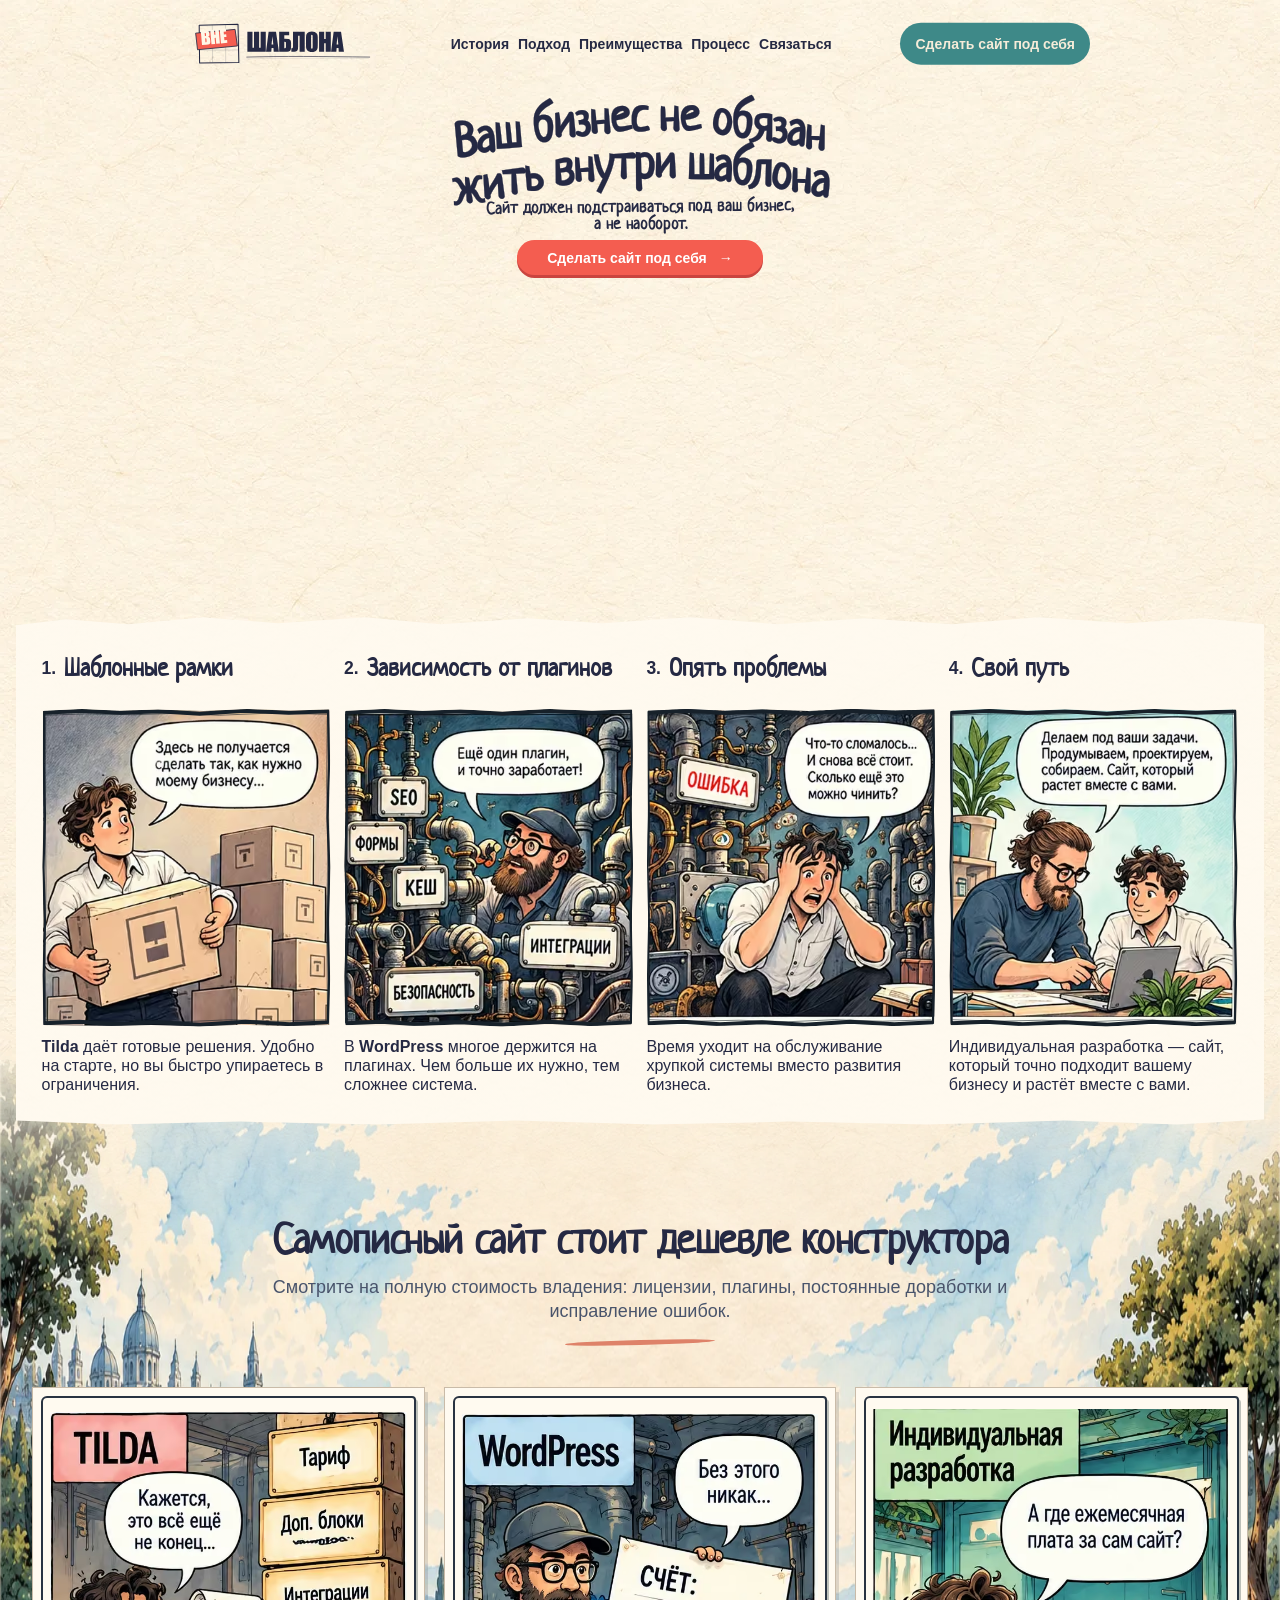
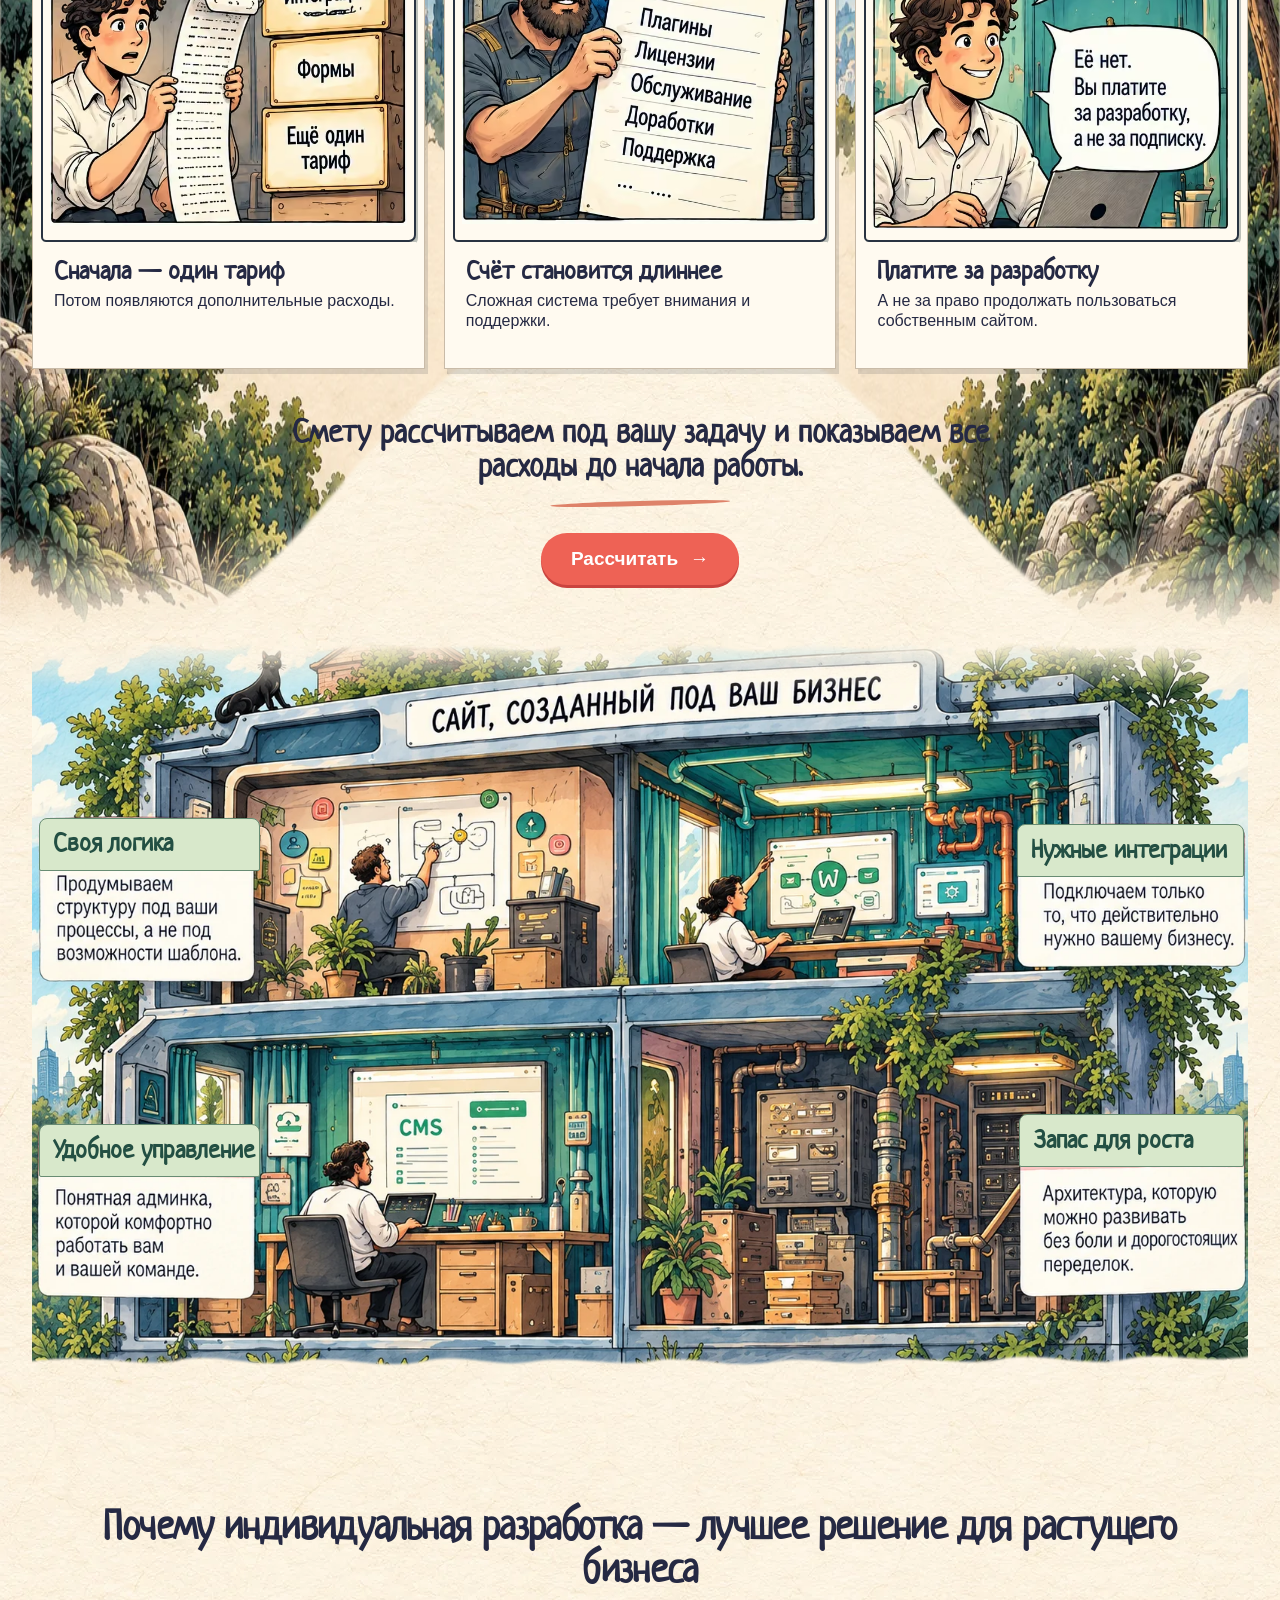
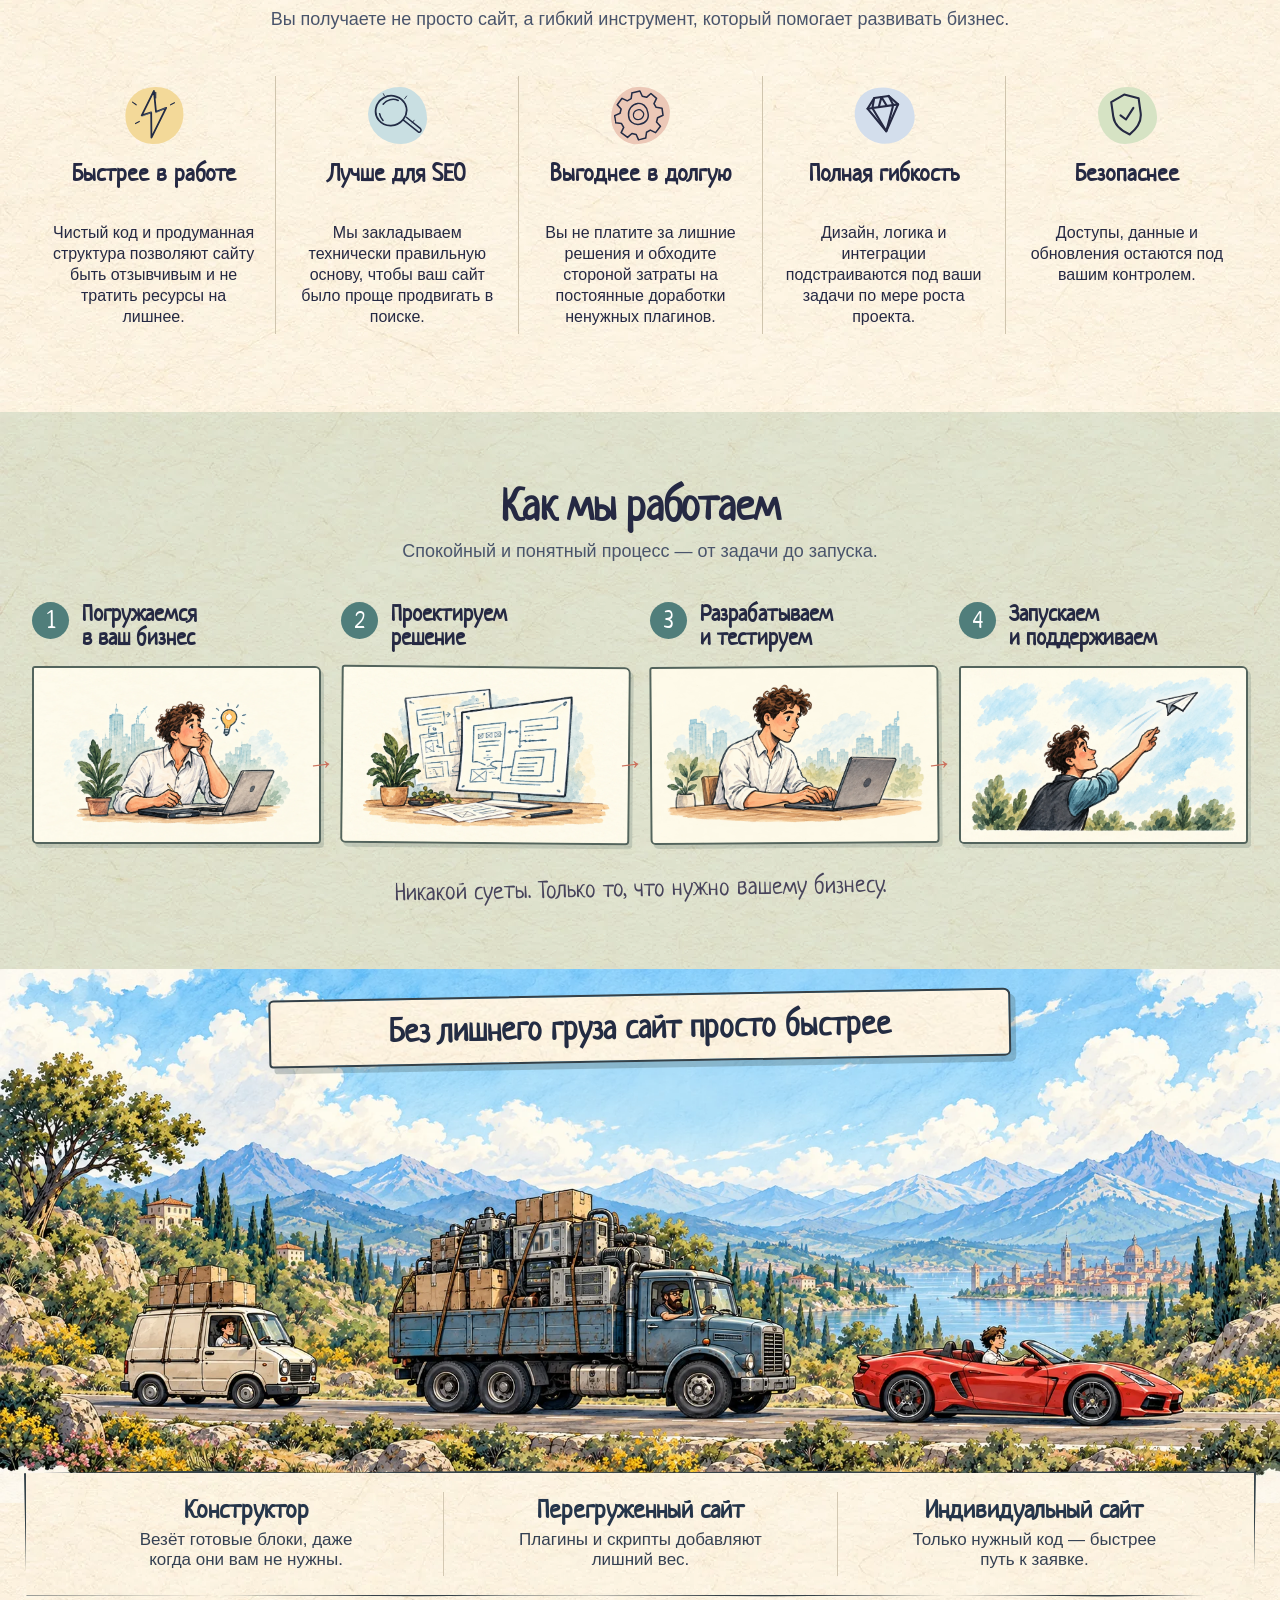
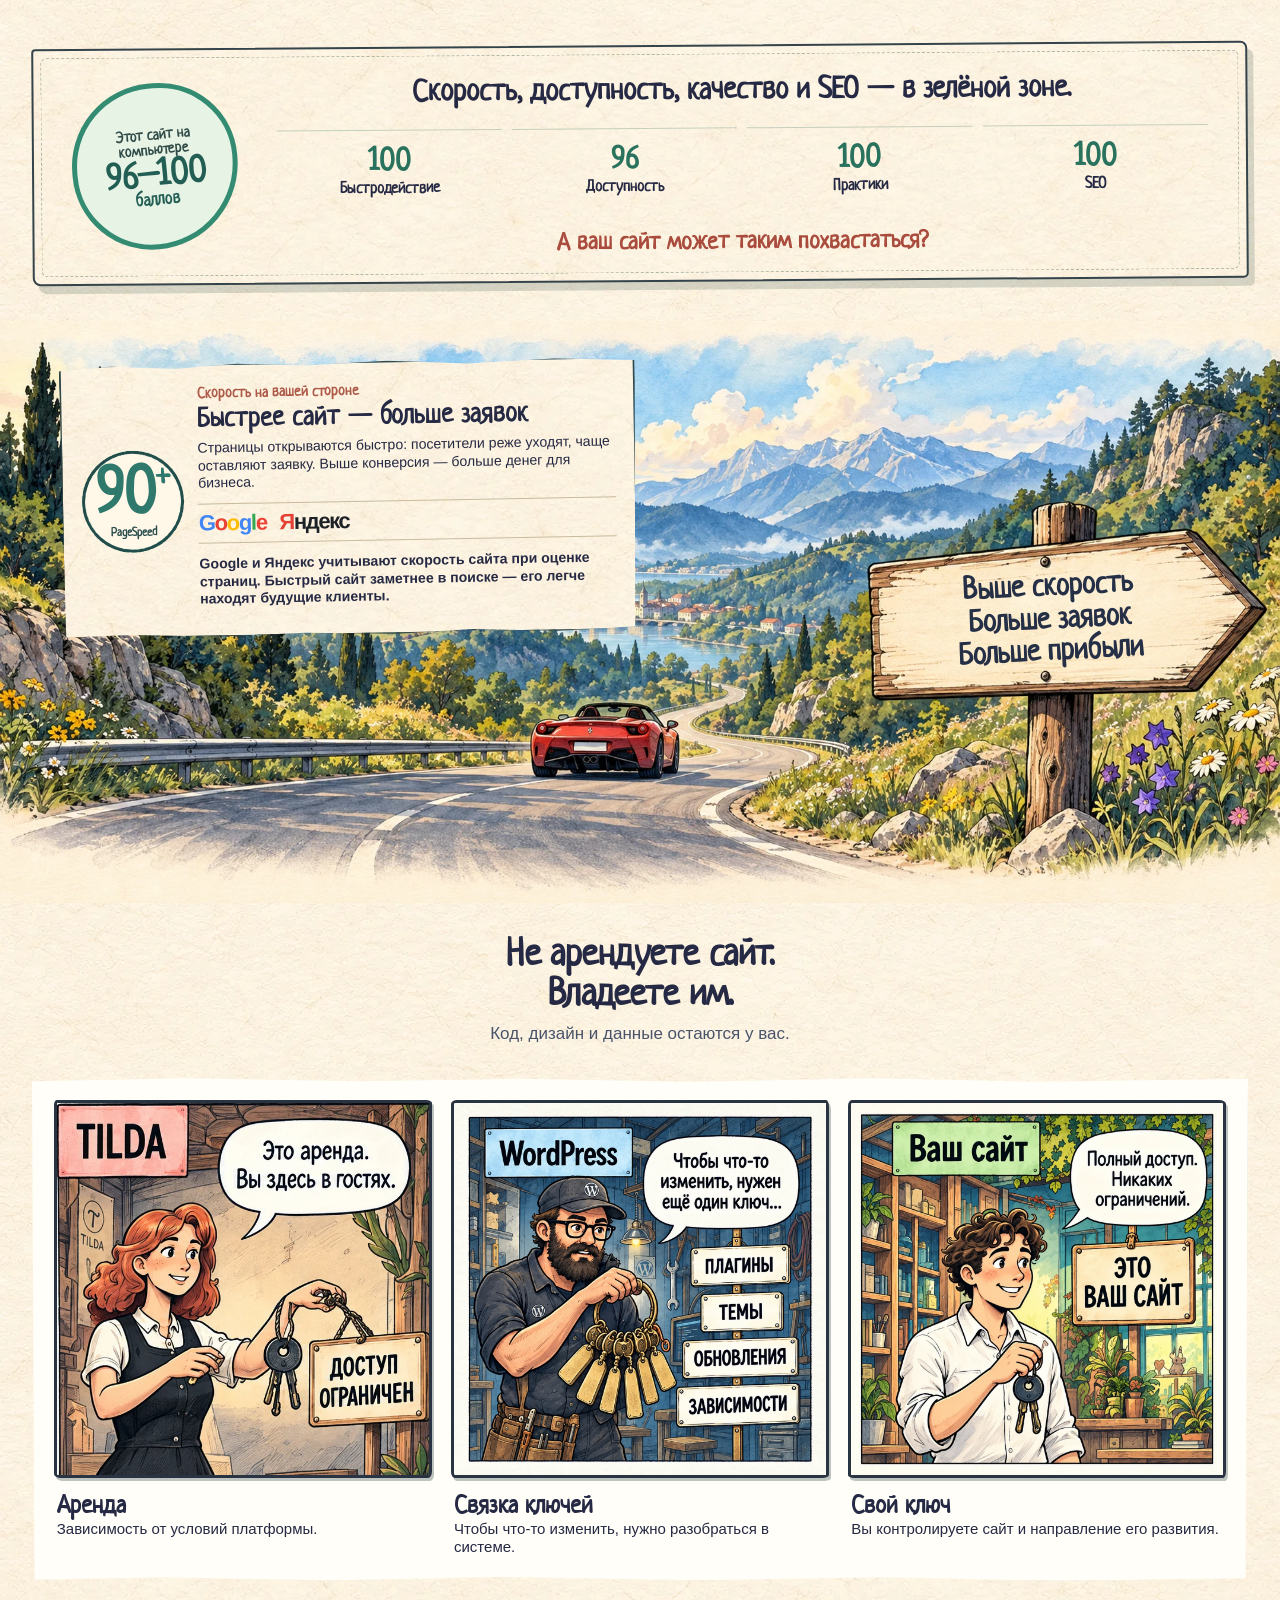
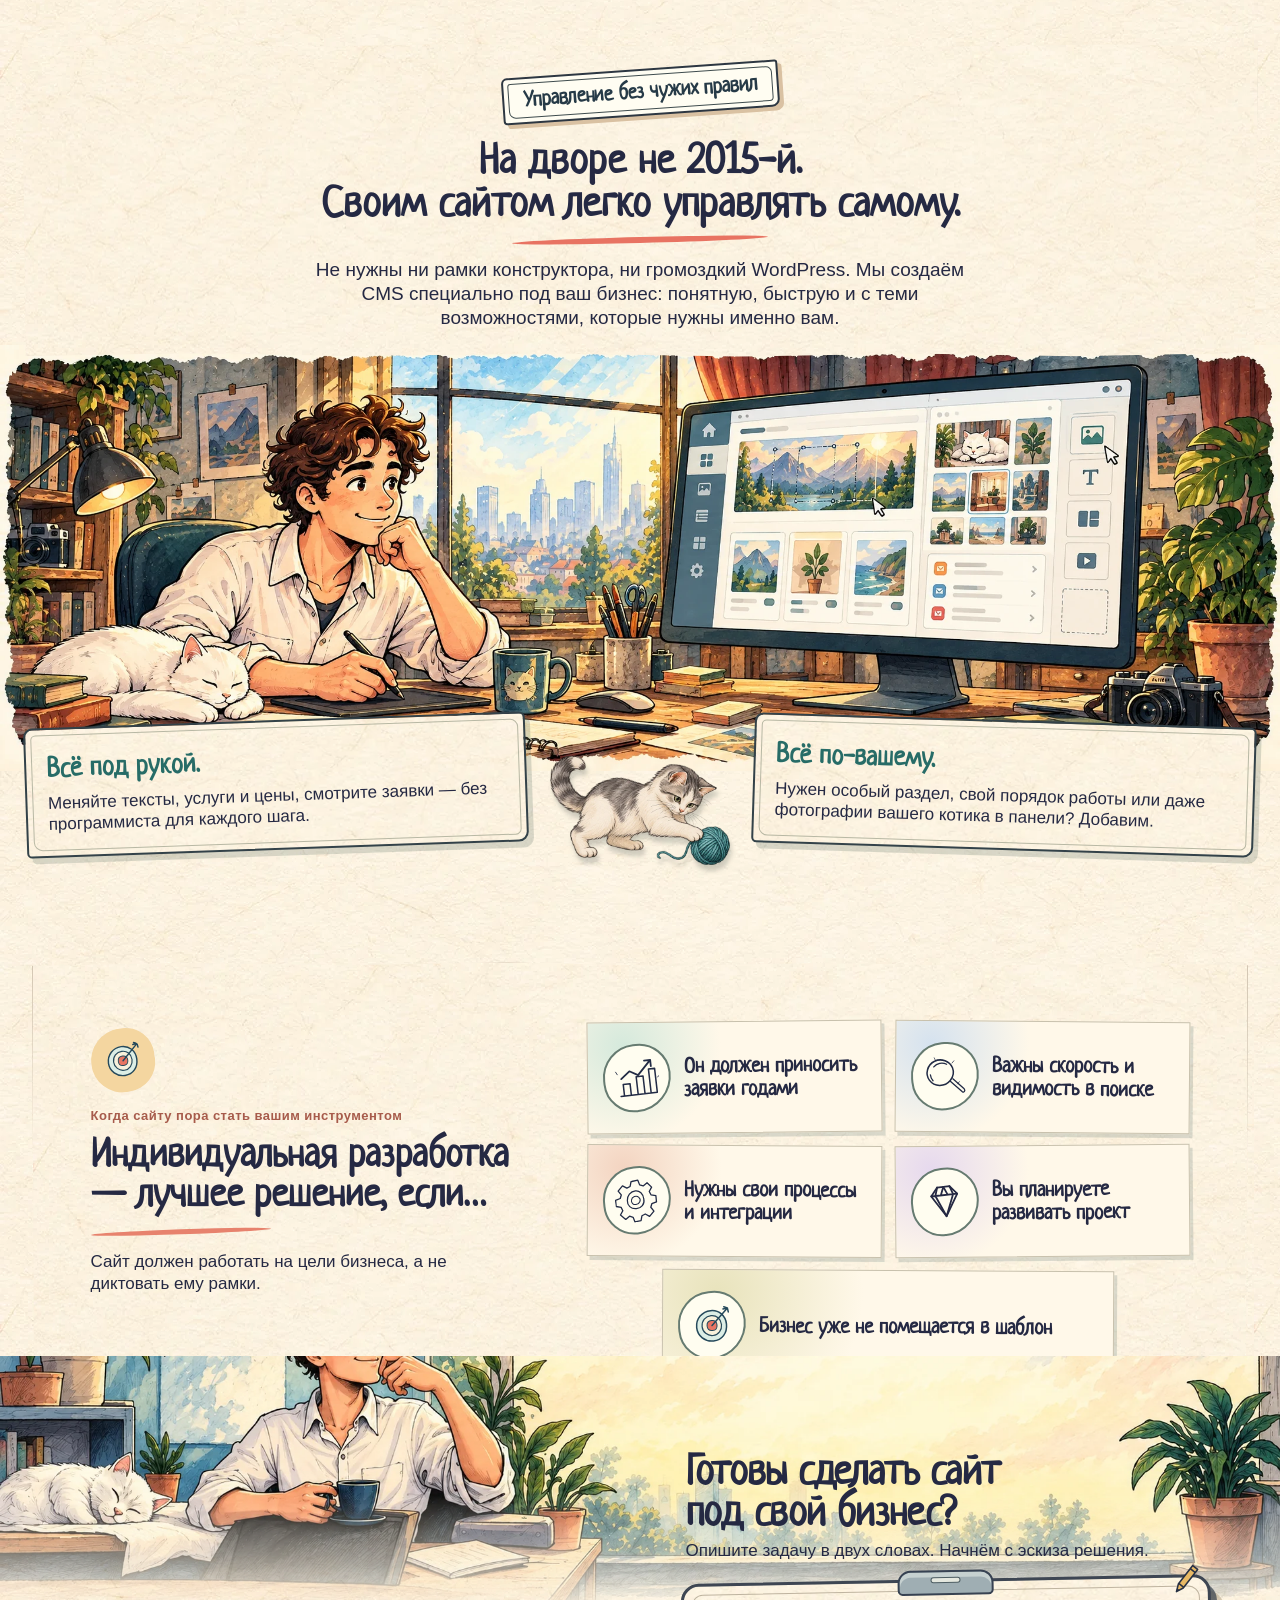
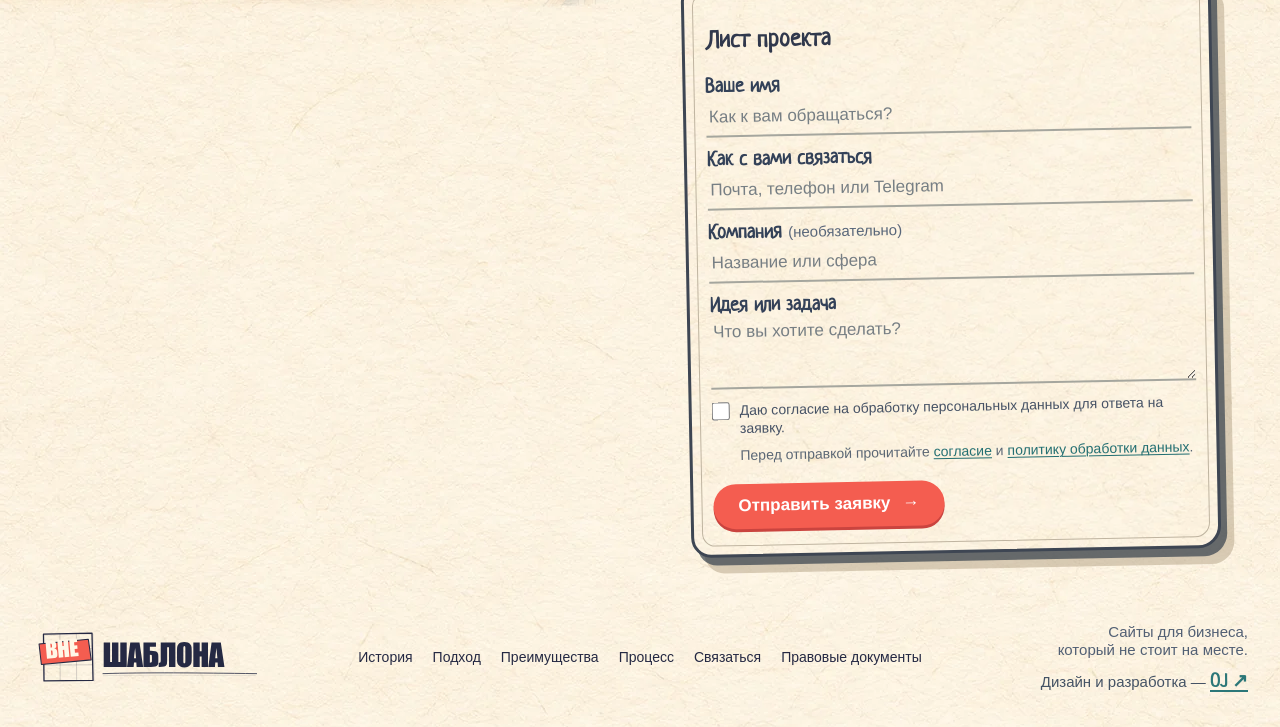
==== index.html @ 3e3d1f61 "Remove chapter 02 label from workshop" ====
<!doctype html>
<html lang="ru">
  <head>
    <meta charset="UTF-8" />
    <meta name="viewport" content="width=device-width, initial-scale=1" />
    <meta
      name="description"
      content="Индивидуальная разработка быстрых сайтов под задачи бизнеса: свой дизайн, нужные интеграции, удобное управление и пространство для роста."
    />
    <meta name="theme-color" content="#f6ecd9" />
    <meta name="yandex-verification" content="816e2409775b183c" />
    <title>Индивидуальная разработка сайтов для бизнеса — ВНЕ ШАБЛОНА</title>
    <link rel="canonical" href="https://vneshablona.ru/" />
    <meta property="og:type" content="website" />
    <meta property="og:locale" content="ru_RU" />
    <meta property="og:site_name" content="ВНЕ ШАБЛОНА" />
    <meta property="og:title" content="Индивидуальная разработка сайтов для бизнеса — ВНЕ ШАБЛОНА" />
    <meta property="og:description" content="Быстрые сайты под задачи бизнеса: свой дизайн, нужные интеграции и пространство для роста." />
    <meta property="og:url" content="https://vneshablona.ru/" />
    <meta property="og:image" content="https://vneshablona.ru/assets/hero-wide-2k-v8.webp" />
    <meta property="og:image:type" content="image/webp" />
    <meta property="og:image:width" content="1831" />
    <meta property="og:image:height" content="859" />
    <meta property="og:image:alt" content="Иллюстрация: владелец бизнеса между коробками конструктора и сложной системой плагинов" />
    <meta name="twitter:card" content="summary_large_image" />
    <script type="application/ld+json">
      {"@context":"https://schema.org","@type":"WebSite","name":"ВНЕ ШАБЛОНА","url":"https://vneshablona.ru/","inLanguage":"ru"}
    </script>
    <link rel="icon" type="image/svg+xml" href="/assets/favicon.svg" />
    <link rel="preload" as="image" type="image/avif" media="(max-width: 950px)" imagesrcset="/assets/hero-mobile-canvas-512.avif 512w, /assets/hero-mobile-canvas-768.avif 768w, /assets/hero-mobile-canvas-1024.avif 1024w" imagesizes="100vw" fetchpriority="high" />
    <link rel="preload" as="image" type="image/webp" media="(min-width: 951px)" imagesrcset="/assets/hero-wide-2k-v8.webp 1831w, /assets/hero-wide-2k-v8-hd.webp 3662w" imagesizes="(min-width: 1638px) 2560px, 156.3vw" fetchpriority="high" />
    <link rel="preload" as="font" type="font/woff2" href="/assets/fonts/Neucha-Regular.woff2" crossorigin />
    <link rel="stylesheet" href="/site.css?v=mobile-perf-1" />
    <script src="/script.js" defer></script>
  </head>
  <body>
    <header class="site-header" id="top">
      <div class="site-header__inner">
        <a class="brand" href="#top" aria-label="ВНЕ ШАБЛОНА — наверх">
          <img
            src="/assets/logo-vne-shablona.svg"
            width="920"
            height="200"
            alt="ВНЕ ШАБЛОНА"
          />
        </a>

        <button
          class="menu-toggle"
          type="button"
          aria-label="Открыть меню"
          aria-controls="site-nav"
          aria-expanded="false"
        >
          <span></span><span></span><span></span>
        </button>

        <nav class="site-nav" id="site-nav" aria-label="Навигация по странице">
          <a href="#story">История</a>
          <a href="#approach">Подход</a>
          <a href="#benefits">Преимущества</a>
          <a href="#process">Процесс</a>
          <a href="#contact">Связаться</a>
          <a class="site-nav__cta" href="#contact">Сделать сайт под себя</a>
        </nav>

        <a class="site-header__cta" href="#contact">Сделать сайт под себя</a>
      </div>
    </header>

    <main class="page-world">
      <div class="hero-world">
      <section class="hero" id="hero" aria-labelledby="hero-title">
        <div class="hero__stage">
          <picture class="hero__picture">
          <source
            media="(max-width: 950px)"
            type="image/avif"
            srcset="/assets/hero-mobile-canvas-512.avif 512w, /assets/hero-mobile-canvas-768.avif 768w, /assets/hero-mobile-canvas-1024.avif 1024w"
            sizes="100vw"
            width="1024"
            height="1536"
          />
          <source
            media="(max-width: 950px)"
            type="image/webp"
            srcset="/assets/hero-mobile-canvas-512.webp 512w, /assets/hero-mobile-canvas-768.webp 768w, /assets/hero-mobile-canvas-1024.webp 1024w"
            sizes="100vw"
            width="1024"
            height="1536"
          />
          <source
            type="image/webp"
            srcset="/assets/hero-wide-2k-v8.webp 1831w, /assets/hero-wide-2k-v8-hd.webp 3662w"
            sizes="(min-width: 1638px) 2560px, 156.3vw"
          />
          <img
            class="hero__art"
            src="/assets/hero-wide-2k-v8.webp"
            width="1831"
            height="859"
            fetchpriority="high"
            decoding="async"
            alt="На театральной комикс-сцене владелец бизнеса стоит между складом шаблонов Tilda и машиной WordPress; по бокам комната продолжается ниже сцены."
          />
          </picture>
        </div>

        <div class="hero__copy">
          <h1 id="hero-title" aria-label="Ваш бизнес не обязан жить внутри шаблона">
            <span class="hero-title__variant hero-title__variant--desktop" aria-hidden="true"><span class="hero-title__line" data-arc>Ваш бизнес не обязан</span><span class="hero-title__line" data-arc>жить внутри шаблона</span></span>
            <span class="hero-title__variant hero-title__variant--mobile" aria-hidden="true"><span class="hero-title__line" data-arc>Ваш бизнес</span><span class="hero-title__line" data-arc>не обязан жить</span><span class="hero-title__line" data-arc>внутри шаблона</span></span>
          </h1>
          <p>Сайт должен подстраиваться под ваш бизнес,<br class="desktop-break" /> а не наоборот.</p>
          <a class="pill-button hero__cta" href="#contact">Сделать сайт под себя <span aria-hidden="true">→</span></a>
        </div>
        <a class="hero__scroll" href="#story" aria-label="Перейти к истории сайта"><span>Листайте дальше</span><b aria-hidden="true">↓</b></a>
      </section>
      </div>

      <section class="story section-paper" id="story" aria-labelledby="story-title">
        <div class="section-inner">
          <div class="section-heading">
            <p class="eyebrow">Глава 01 · История одного сайта</p>
            <h2 id="story-title">Как шаблон становится тесным</h2>
            <p>Сначала всё просто. А потом бизнесу нужно больше.</p>
          </div>
          <div class="story-grid">
            <article class="comic-panel">
              <h3><span>1.</span> Шаблонные рамки</h3>
              <div class="comic-panel__art"><picture><source type="image/avif" srcset="/assets/story-template-400.avif 400w, /assets/story-template-570.avif 570w" sizes="(max-width: 700px) calc(100vw - 44px), (max-width: 950px) 50vw, 25vw" /><img src="/assets/story-template.webp" srcset="/assets/story-template-400.webp 400w, /assets/story-template.webp 570w" sizes="(max-width: 700px) calc(100vw - 44px), (max-width: 950px) 50vw, 25vw" width="570" height="631" loading="lazy" alt="Владелец пытается поместить большую идею в маленькую коробку." /></picture></div>
              <p><strong>Tilda</strong> даёт готовые решения. Удобно на старте, но вы быстро упираетесь в ограничения.</p>
            </article>
            <article class="comic-panel">
              <h3><span>2.</span> Зависимость от плагинов</h3>
              <div class="comic-panel__art"><picture><source type="image/avif" srcset="/assets/story-plugins-400.avif 400w, /assets/story-plugins-586.avif 586w" sizes="(max-width: 700px) calc(100vw - 44px), (max-width: 950px) 50vw, 25vw" /><img src="/assets/story-plugins.webp" srcset="/assets/story-plugins-400.webp 400w, /assets/story-plugins.webp 586w" sizes="(max-width: 700px) calc(100vw - 44px), (max-width: 950px) 50vw, 25vw" width="586" height="631" loading="lazy" alt="Механик окружён множеством труб и дополнительных модулей." /></picture></div>
              <p>В <strong>WordPress</strong> многое держится на плагинах. Чем больше их нужно, тем сложнее система.</p>
            </article>
            <article class="comic-panel">
              <h3><span>3.</span> Опять проблемы</h3>
              <div class="comic-panel__art"><picture><source type="image/avif" srcset="/assets/story-breakdown-400.avif 400w, /assets/story-breakdown-590.avif 590w" sizes="(max-width: 700px) calc(100vw - 44px), (max-width: 950px) 50vw, 25vw" /><img src="/assets/story-breakdown.webp" srcset="/assets/story-breakdown-400.webp 400w, /assets/story-breakdown.webp 590w" sizes="(max-width: 700px) calc(100vw - 44px), (max-width: 950px) 50vw, 25vw" width="590" height="653" loading="lazy" alt="Растерянный владелец рядом со сломанной машиной." /></picture></div>
              <p>Время уходит на обслуживание хрупкой системы вместо развития бизнеса.</p>
            </article>
            <article class="comic-panel">
              <h3><span>4.</span> Свой путь</h3>
              <div class="comic-panel__art"><picture><source type="image/avif" srcset="/assets/story-custom-400.avif 400w, /assets/story-custom-586.avif 586w" sizes="(max-width: 700px) calc(100vw - 44px), (max-width: 950px) 50vw, 25vw" /><img src="/assets/story-custom.webp" srcset="/assets/story-custom-400.webp 400w, /assets/story-custom.webp 586w" sizes="(max-width: 700px) calc(100vw - 44px), (max-width: 950px) 50vw, 25vw" width="586" height="653" loading="lazy" alt="Разработчик и владелец вместе проектируют сайт." /></picture></div>
              <p>Индивидуальная разработка — сайт, который точно подходит вашему бизнесу и растёт вместе с вами.</p>
            </article>
          </div>
        </div>
      </section>

      <section class="cost section-paper section-paper--blue" id="cost" aria-labelledby="cost-title"><div class="section-inner">
        <div class="section-heading section-heading--center"><h2 id="cost-title">Самописный сайт стоит дешевле конструктора</h2><p>Смотрите на полную стоимость владения: лицензии, плагины, постоянные доработки и исправление ошибок.</p></div>
        <div class="triptych cost-grid">
          <article class="story-card"><span class="story-card__tag tag--coral">Tilda</span><picture><source type="image/avif" srcset="/assets/cost-tilda-400.avif 400w, /assets/cost-tilda-634.avif 634w" sizes="(max-width: 950px) calc(100vw - 48px), 33vw" /><img src="/assets/cost-tilda.webp" srcset="/assets/cost-tilda-400.webp 400w, /assets/cost-tilda.webp 634w" sizes="(max-width: 950px) calc(100vw - 48px), 33vw" width="634" height="735" loading="lazy" alt="Чек растёт вместе с новыми коробками и услугами." /></picture><div class="story-card__copy"><h3>Сначала — один тариф</h3><p>Потом появляются дополнительные расходы.</p><ul class="paper-tags"><li>Тариф</li><li>Доп. блоки</li><li>Интеграции</li><li>Формы</li><li>Ещё один тариф</li></ul></div></article>
          <article class="story-card"><span class="story-card__tag tag--navy">WordPress</span><picture><source type="image/avif" srcset="/assets/cost-wordpress-400.avif 400w, /assets/cost-wordpress-640.avif 640w" sizes="(max-width: 950px) calc(100vw - 48px), 33vw" /><img src="/assets/cost-wordpress.webp" srcset="/assets/cost-wordpress-400.webp 400w, /assets/cost-wordpress.webp 640w" sizes="(max-width: 950px) calc(100vw - 48px), 33vw" width="640" height="735" loading="lazy" alt="Механик держит длинный счёт за плагины и обслуживание." /></picture><div class="story-card__copy"><h3>Счёт становится длиннее</h3><p>Сложная система требует внимания и поддержки.</p><ul class="paper-tags"><li>Плагины</li><li>Лицензии</li><li>Обслуживание</li><li>Доработки</li><li>Поддержка</li></ul></div></article>
          <article class="story-card story-card--good"><span class="story-card__tag tag--teal">Свой сайт</span><picture><source type="image/avif" srcset="/assets/cost-custom-400.avif 400w, /assets/cost-custom-632.avif 632w" sizes="(max-width: 950px) calc(100vw - 48px), 33vw" /><img src="/assets/cost-custom.webp" srcset="/assets/cost-custom-400.webp 400w, /assets/cost-custom.webp 632w" sizes="(max-width: 950px) calc(100vw - 48px), 33vw" width="632" height="744" loading="lazy" alt="Владелец работает за ноутбуком и узнаёт, что ежемесячной платы за сам сайт нет." /></picture><div class="story-card__copy"><h3>Платите за разработку</h3><p>А не за право продолжать пользоваться собственным сайтом.</p><blockquote>«А где ежемесячная плата за сам сайт?»<br />«Её нет. Вы платите за разработку, а не за подписку.»</blockquote></div></article>
        </div><h3 class="cost__promise">Смету рассчитываем под вашу задачу и показываем все расходы до начала работы.</h3><a class="pill-button cost__cta" href="#contact">Рассчитать <span aria-hidden="true">→</span></a>
      </div>
      </section>

      <section class="workshop" id="approach" aria-labelledby="workshop-title"><div class="section-inner workshop__inner">
        <div class="section-heading section-heading--center"><h2 id="workshop-title">Сайт, созданный под ваш бизнес</h2><p>Продуманный, гибкий, готовый к росту.</p></div>
        <p class="hand-note workshop__side-note">Не просто сайт.<br />Место, где вашей<br />идее есть куда расти.</p>
        <p class="hand-note workshop__right-note">Сегодня — под ваши задачи.<br />Завтра — под новые возможности.</p>
        <div class="workshop__art"><picture class="workshop__picture"><source media="(max-width: 700px)" srcset="/assets/workshop-mobile.webp" type="image/webp" width="1024" height="1536" /><source media="(min-width: 1800px)" srcset="/assets/workshop-wide-v2.webp" type="image/webp" width="1860" height="845" /><img src="/assets/workshop-desktop.webp" width="1614" height="975" loading="lazy" alt="Мастерская-сайт в разрезе: планирование, интеграции, управление и пространство для роста." /></picture>
        <div class="workshop__captions" aria-hidden="true"><span>Своя логика</span><span>Нужные интеграции</span><span>Удобное управление</span><span>Запас для роста</span></div></div><div class="workshop__labels"><article><h3>Своя логика</h3><p>Структура под ваши процессы, а не под возможности шаблона.</p></article><article><h3>Нужные интеграции</h3><p>Подключаем только то, что действительно нужно бизнесу.</p></article><article><h3>Удобное управление</h3><p>Понятная админка для вас и команды.</p></article><article><h3>Запас для роста</h3><p>Архитектура, которую можно развивать без переделки основания.</p></article></div>
      </div></section>

      <section class="benefits section-paper" id="benefits" aria-labelledby="benefits-title"><div class="section-inner benefits__layout"><div class="section-heading"><h2 id="benefits-title">Почему индивидуальная разработка — лучшее решение для растущего бизнеса</h2><p>Вы получаете не просто сайт, а гибкий инструмент, который помогает развивать бизнес.</p></div><div class="benefits__list"><article><span class="benefit-mark" aria-hidden="true">↗</span><h3>Быстрее в работе</h3><p>Чистый код и продуманная структура позволяют сайту быть отзывчивым и не тратить ресурсы на лишнее.</p></article><article><span class="benefit-mark" aria-hidden="true">◎</span><h3>Лучше для SEO</h3><p>Мы закладываем технически правильную основу, чтобы ваш сайт было проще продвигать в поиске.</p></article><article><span class="benefit-mark" aria-hidden="true">✳</span><h3>Выгоднее в долгую</h3><p>Вы не платите за лишние решения и обходите стороной затраты на постоянные доработки ненужных плагинов.</p></article><article><span class="benefit-mark" aria-hidden="true">◇</span><h3>Полная гибкость</h3><p>Дизайн, логика и интеграции подстраиваются под ваши задачи по мере роста проекта.</p></article><article><span class="benefit-mark" aria-hidden="true">⬡</span><h3>Безопаснее</h3><p>Доступы, данные и обновления остаются под вашим контролем.</p></article></div></div></section>

      <section class="process section-paper" id="process" aria-labelledby="process-title"><div class="section-inner"><div class="section-heading"><h2 id="process-title">Как мы работаем</h2><p>Спокойный и понятный процесс — от задачи до запуска.</p></div><div class="process-grid"><article><span class="process__number">1</span><img src="/assets/process-discovery-v2.webp" width="1617" height="973" loading="lazy" alt="Владелец бизнеса обдумывает идею за ноутбуком." /><h3>Погружаемся<br />в ваш бизнес</h3></article><article><span class="process__number">2</span><img src="/assets/process-planning-v2.webp" width="1620" height="971" loading="lazy" alt="На бумаге нарисована структура будущего сайта." /><h3>Проектируем<br />решение</h3></article><article><span class="process__number">3</span><img src="/assets/process-build-v2.webp" width="1583" height="994" loading="lazy" alt="Разрабатываем и проверяем сайт на компьютере и телефоне." /><h3>Разрабатываем<br />и тестируем</h3></article><article><span class="process__number">4</span><img src="/assets/process-launch-v2.webp" width="1584" height="993" loading="lazy" alt="Владелец отправляет бумажный самолётик как символ запуска сайта." /><h3>Запускаем<br />и поддерживаем</h3></article></div><p class="hand-note process__note">Никакой суеты. Только то, что нужно вашему бизнесу.</p></div></section>

      <section class="race section-paper" id="speed" aria-labelledby="race-title"><div class="race__road"><picture><source media="(max-width: 700px)" srcset="/assets/race-shared-road-mobile.webp" type="image/webp" width="1024" height="1536" /><img src="/assets/race-shared-road-tall.webp" width="1942" height="809" loading="lazy" alt="Фургон с коробками, тяжёлый грузовик и лёгкий красный кабриолет едут друг за другом по одной дороге в одном направлении." /></picture><h2 class="race__road-title" id="race-title">Без лишнего груза сайт просто быстрее</h2><div class="race__explain"><article><h3>Конструктор</h3><p>Везёт готовые блоки, даже когда они вам не нужны.</p></article><article><h3>Перегруженный сайт</h3><p>Плагины и скрипты добавляют лишний вес.</p></article><article><h3>Индивидуальный сайт</h3><p>Только нужный код — быстрее путь к заявке.</p></article></div></div><div class="section-inner">
        <aside class="lighthouse-proof" aria-label="Результаты проверки десктопной версии этого сайта в Lighthouse"><div class="lighthouse-proof__score"><span>Этот сайт на компьютере</span><strong>96–100</strong><small>баллов</small></div><div class="lighthouse-proof__copy"><p>Скорость, доступность, качество и SEO — в зелёной зоне.</p><ul><li><strong class="lighthouse-proof__value">100</strong><span>Быстродействие</span></li><li><strong class="lighthouse-proof__value">96</strong><span>Доступность</span></li><li><strong class="lighthouse-proof__value">100</strong><span>Практики</span></li><li><strong class="lighthouse-proof__value">100</strong><span>SEO</span></li></ul><p class="lighthouse-proof__question">А ваш сайт может таким похвастаться?</p></div></aside>
      </div><div class="race__bridge"><div class="race__outro"><div class="race__scene"><img src="/assets/race-outro-wide.webp" width="1860" height="846" loading="lazy" alt="Лёгкий автомобиль едет по открытой дороге к городу на горизонте." /><p class="race__sign">Выше скорость<br />Больше заявок<br />Больше прибыли</p></div><div class="speed-result"><div class="speed-result__gauge"><span>90<sup>+</sup></span><small>PageSpeed</small></div><div class="speed-result__body"><p class="speed-result__eyebrow">Скорость на вашей стороне</p><h3>Быстрее сайт — больше заявок</h3><p>Страницы открываются быстро: посетители реже уходят, чаще оставляют заявку. Выше конверсия — больше денег для бизнеса.</p><div class="speed-result__brands" aria-label="Поисковые системы Google и Яндекс"><span class="google-wordmark" aria-label="Google"><b>G</b><b>o</b><b>o</b><b>g</b><b>l</b><b>e</b></span><span class="yandex-wordmark" aria-label="Яндекс"><b>Я</b>ндекс</span></div><p class="speed-result__search">Google и Яндекс учитывают скорость сайта при оценке страниц. Быстрый сайт заметнее в поиске — его легче находят будущие клиенты.</p></div></div></div></div></section>

      <section class="ownership section-paper" id="ownership" aria-labelledby="ownership-title"><div class="section-inner">
        <div class="section-heading"><h2 id="ownership-title">Не арендуете сайт.<br />Владеете им.</h2><p>Код, дизайн и данные остаются у вас.</p></div>
        <div class="triptych ownership-grid"><figure><img src="/assets/own-tilda.webp" width="650" height="658" loading="lazy" alt="Представительница Tilda держит ключи и табличку об ограниченном доступе." /><figcaption><strong>Аренда</strong><span>Зависимость от условий платформы.</span></figcaption></figure><figure><img src="/assets/own-wordpress-v2.webp" width="1254" height="1254" loading="lazy" alt="Механик WordPress показывает большую связку ключей от плагинов и обновлений." /><figcaption><strong>Связка ключей</strong><span>Чтобы что-то изменить, нужно разобраться в системе.</span></figcaption></figure><figure><img src="/assets/own-custom-v2.webp" width="1254" height="1254" loading="lazy" alt="Владелец держит ключ от собственного сайта." /><figcaption><strong>Свой ключ</strong><span>Вы контролируете сайт и направление его развития.</span></figcaption></figure></div>
      </div></section>

      <section class="cms section-paper" id="cms" aria-labelledby="cms-title">
        <div class="cms__intro">
          <p class="eyebrow">Управление без чужих правил</p>
          <h2 id="cms-title">На дворе не 2015-й.<br />Своим сайтом легко управлять самому.</h2>
          <p>Не нужны ни рамки конструктора, ни громоздкий WordPress. Мы создаём CMS специально под ваш бизнес: понятную, быструю и с теми возможностями, которые нужны именно вам.</p>
        </div>
        <div class="cms__world"><picture class="cms__picture"><source media="(max-width: 700px)" srcset="/assets/cms-portrait-v4.webp" type="image/webp" width="1122" height="1402" /><img class="cms__scene" src="/assets/cms-panorama-v4.webp" width="2172" height="724" loading="lazy" alt="В уютной мастерской владелец редактирует сайт: на мониторе открыта панель с контентом, заявками и фотографией его кота; рядом спит сам кот." /></picture></div>
        <div class="cms__details"><article><strong>Всё под рукой.</strong><p>Меняйте тексты, услуги и цены, смотрите заявки — без программиста для каждого шага.</p></article><img class="cms__cat" src="/assets/cms-cat-yarn.webp" width="560" height="344" loading="lazy" alt="Нарисованный кот играет с клубком пряжи." /><article><strong>Всё по-вашему.</strong><p>Нужен особый раздел, свой порядок работы или даже фотографии вашего котика в панели? Добавим.</p></article></div>
      </section>

      <section class="honest section-paper" id="honest" aria-labelledby="honest-title"><div class="section-inner honest__spread"><div class="honest__intro"><img src="/assets/icon-target.svg" width="80" height="80" alt="" /><p class="eyebrow">Когда сайту пора стать вашим инструментом</p><h2 id="honest-title">Индивидуальная разработка — лучшее решение, если…</h2><p>Сайт должен работать на цели бизнеса, а не диктовать ему рамки.</p></div><ul class="honest__reasons"><li><span><img src="/assets/icon-growth.svg" width="54" height="54" alt="" /></span><strong>Он должен приносить заявки годами</strong></li><li><span><img src="/assets/icon-search.svg" width="54" height="54" alt="" /></span><strong>Важны скорость и видимость в поиске</strong></li><li><span><img src="/assets/icon-gear.svg" width="54" height="54" alt="" /></span><strong>Нужны свои процессы и интеграции</strong></li><li><span><img src="/assets/icon-diamond.svg" width="54" height="54" alt="" /></span><strong>Вы планируете развивать проект</strong></li><li><span><img src="/assets/icon-target.svg" width="54" height="54" alt="" /></span><strong>Бизнес уже не помещается в шаблон</strong></li></ul></div></section>

      <section class="contact" id="contact" aria-labelledby="contact-title">
        <div class="contact__inner">
          <img class="contact__art" src="/assets/contact-studio-extended.webp" width="1899" height="828" loading="lazy" alt="Владелец бизнеса с чашкой кофе в уютной мастерской, рядом спит кот." />
          <img class="contact__art-overlap" src="/assets/contact-studio-extended.webp" width="1899" height="828" loading="lazy" alt="" aria-hidden="true" />
          <p class="contact__conversation">Мой бизнес,<br />мой сайт,<br />мои правила.</p>
          <div class="contact__content">
            <h2 id="contact-title">Готовы сделать сайт<br />под свой бизнес?</h2>
            <p>Опишите задачу в двух словах. Начнём с эскиза решения.</p>
            <div class="sketch-tablet">
              <span class="sketch-tablet__clip" aria-hidden="true"></span>
              <div class="sketch-tablet__head">
                <span>Лист проекта</span>
                <svg viewBox="0 0 220 64" aria-hidden="true" focusable="false">
                  <path class="sketch-tablet__stroke" d="M8 47 C40 26 63 53 91 41 S143 52 168 34 S193 37 210 26" />
                  <g class="sketch-tablet__pencil" transform="translate(185 7) rotate(39 9 20)">
                    <path d="M5 3 13 3 13 33 9 42 5 33Z" fill="#e8b965" stroke="#273044" stroke-width="2" stroke-linejoin="round" />
                    <path d="M5 8 13 8 M5 32 13 32" fill="none" stroke="#273044" stroke-width="2" />
                    <path d="M7 38 9 42 11 38" fill="#273044" />
                  </g>
                </svg>
              </div>
              <form class="contact__form" id="lead-form" aria-label="Заявка на обсуждение проекта">
                <label>Ваше имя<input type="text" name="Имя" autocomplete="name" placeholder="Как к вам обращаться?" maxlength="100" required /></label>
                <label>Как с вами связаться<input type="text" name="Контакт" placeholder="Почта, телефон или Telegram" maxlength="200" required /></label>
                <label>Компания <span class="contact__optional">(необязательно)</span><input type="text" name="Компания" autocomplete="organization" placeholder="Название или сфера" maxlength="120" /></label>
                <label>Идея или задача<textarea name="Задача" rows="3" placeholder="Что вы хотите сделать?" maxlength="4000" required></textarea></label>
                <label class="contact__consent"><input type="checkbox" required /><span>Даю согласие на обработку персональных данных для ответа на заявку.</span></label>
                <p class="contact__legal-links">Перед отправкой прочитайте <a href="/legal/#consent" target="_blank" rel="noopener noreferrer">согласие</a> и <a href="/legal/#policy" target="_blank" rel="noopener noreferrer">политику обработки данных</a>.</p>
                <button class="pill-button" type="submit"><span class="contact__submit-label">Отправить заявку</span> <span aria-hidden="true">→</span></button>
                <p class="contact__form-status" role="status" aria-live="polite"></p>
              </form>
            </div>
          </div>
        </div>
      </section>
    </main>

    <footer class="site-footer"><div class="section-inner site-footer__inner"><a class="brand brand--footer" href="#top" aria-label="ВНЕ ШАБЛОНА — наверх"><img src="/assets/logo-vne-shablona.svg" width="920" height="200" alt="ВНЕ ШАБЛОНА" /></a><nav aria-label="Навигация внизу страницы"><a href="#story">История</a><a href="#approach">Подход</a><a href="#benefits">Преимущества</a><a href="#process">Процесс</a><a href="#contact">Связаться</a><a href="/legal/">Правовые документы</a></nav><div class="site-footer__end"><p>Сайты для бизнеса,<br />который не стоит на месте.</p><p class="site-footer__credit">Дизайн и разработка — <a href="https://jakuninoleg.dev/ru" target="_blank" rel="noopener noreferrer">OJ ↗</a></p></div></div></footer>
  </body>
</html>
---- site.css ----
:root {
  --color-paper: #f6ecd9;
  --color-paper-edge: #d8bd8c;
  --color-ink: #252943;
  --color-coral: #f45d50;
  --color-coral-hover: #dd4e44;
  --color-teal: #3e8988;
  --color-teal-hover: #347473;
  --color-sky: #e5f2ef;
  --color-focus: #252943;
  --font-display: "Arial Narrow", Impact, "Roboto Condensed", sans-serif;
  --font-headline: "Neucha", "Arial Narrow", sans-serif;
  --font-body: "Arial Narrow", Arial, sans-serif;
  --font-ui: Arial, sans-serif;
  --radius-pill: 999px;
  --duration-quick: 160ms;
}



@font-face{font-family:Neucha;src:url("./assets/fonts/Neucha-Regular.woff2") format("woff2");font-style:normal;font-weight:400;font-display:swap}
*,*::before,*::after{box-sizing:border-box}
html,body{margin:0;min-width:320px;overflow-x:clip}
html{scroll-behavior:smooth}
body{position:relative;min-height:100vh;color:var(--color-ink);font-family:var(--font-body);background-color:var(--color-paper);background-image:url("/assets/paper-from-reference.webp");background-repeat:repeat;background-position:left top}
img{max-width:100%}
a{color:inherit}
a:focus-visible,button:focus-visible,input:focus-visible,textarea:focus-visible{outline:3px solid var(--color-focus);outline-offset:3px}
.visually-hidden{position:absolute;width:1px;height:1px;padding:0;margin:-1px;overflow:hidden;clip:rect(0,0,0,0);white-space:nowrap;border:0}
.section-inner{width:min(100% - 56px,1440px);margin-inline:auto}
.section-paper{position:relative;padding:clamp(56px,5vw,86px) 0;background:var(--color-paper)}
.section-paper--blue{background:#e8f2ed}
.section-paper--sage{background:#e9efe2}
.section-paper::before,.section-paper::after{content:"";position:absolute;z-index:1;left:0;width:100%;height:13px;background:inherit;pointer-events:none}
.section-paper::before{top:-10px;clip-path:polygon(0 60%,3% 30%,7% 70%,11% 20%,15% 62%,20% 36%,26% 75%,32% 23%,38% 62%,44% 34%,50% 68%,56% 28%,62% 72%,69% 31%,75% 61%,82% 20%,88% 64%,94% 30%,100% 55%,100% 100%,0 100%)}
.section-paper::after{bottom:-10px;clip-path:polygon(0 0,100% 0,100% 40%,95% 72%,88% 30%,82% 78%,76% 44%,70% 72%,63% 29%,57% 68%,50% 38%,43% 75%,36% 30%,30% 64%,22% 35%,15% 74%,8% 32%,0 69%)}
.section-heading{max-width:790px;margin-bottom:34px}
.section-heading--center{text-align:center;margin-inline:auto}
.section-heading h2,.contact h2{font-family:var(--font-headline);font-size:clamp(38px,3.6vw,58px);line-height:1.02;font-weight:700;letter-spacing:-.015em;margin:6px 0 10px}
.section-heading p:not(.eyebrow){font-size:clamp(18px,1.45vw,22px);line-height:1.33;margin:0;color:#49546b}
.eyebrow{margin:0;color:#a75b4b;font-size:14px;font-weight:700;letter-spacing:.08em;text-transform:uppercase}
.hand-note{font-family:var(--font-headline);font-size:clamp(24px,2.6vw,36px);line-height:1.07;color:#47435b;transform:rotate(-5deg)}
.fine-print{max-width:850px;margin:24px auto 0;text-align:center;color:#596175;font-size:14px;line-height:1.4}

/* Paper navigation sits between the drapes. */
.site-header{position:relative;z-index:5;background:var(--color-paper)}
.site-header::after{content:"";position:absolute;z-index:2;top:100%;left:0;width:100%;height:12px;background:var(--color-paper);clip-path:polygon(0 0,100% 0,100% 32%,96% 75%,91% 43%,86% 78%,80% 31%,75% 67%,69% 32%,62% 74%,56% 38%,50% 72%,44% 25%,38% 71%,31% 38%,25% 72%,18% 33%,12% 76%,6% 37%,0 69%);pointer-events:none}
.site-header__inner{width:min(100% - 300px,1360px);min-height:72px;margin-inline:auto;display:flex;align-items:center;gap:22px}
.brand{display:block;flex:0 0 auto;width:clamp(205px,17vw,280px);line-height:0}
.brand img{display:block;width:100%;height:auto}
.site-nav{display:flex;align-items:center;gap:clamp(12px,1.25vw,22px);margin-left:auto;white-space:nowrap}
.site-nav a,.site-header__cta{display:inline-flex;align-items:center;min-height:44px;text-decoration:none;font-weight:700;font-size:clamp(13px,.85vw,15px)}
.site-nav a:hover,.site-footer a:hover{color:var(--color-teal)}
.site-nav__cta{display:none!important}
.site-header__cta{justify-content:center;flex:0 0 auto;padding:0 18px;border-radius:999px;color:var(--color-paper);background:var(--color-teal)}
.site-header__cta:hover{background:var(--color-teal-hover)}
.menu-toggle{display:none}

/* The illustrated stage stays bounded; the new painting extends its world on wide screens. */
.hero-world{position:relative;background:var(--color-paper)}
.hero{position:relative;width:min(100%,1920px);margin-inline:auto;background:var(--color-paper)}
.hero__picture,.hero__art{display:block;width:100%}
.hero__picture{clip-path:polygon(0 1.4%,3% 1.1%,7% 1.5%,12% .8%,18% 1.2%,25% .6%,32% 1.1%,39% .5%,46% 1%,54% .5%,62% 1.2%,69% .7%,76% 1.5%,84% .8%,91% 1.4%,97% .7%,100% 1.2%,100% 98.5%,95% 99.1%,89% 98.4%,83% 99.3%,77% 98.7%,69% 99.5%,62% 98.8%,55% 99.3%,48% 98.6%,40% 99.4%,33% 98.7%,26% 99.3%,18% 98.6%,11% 99.4%,5% 98.8%,0 99.2%)}
.hero__art{height:auto}
.hero__copy{position:absolute;z-index:1;top:3.3%;left:50%;width:min(70%,1040px);transform:translateX(-50%);display:flex;flex-direction:column;align-items:center;text-align:center}
.hero h1{margin:0;color:var(--color-ink);font-family:var(--font-headline);font-size:clamp(52px,5vw,92px);font-weight:700;line-height:.91;letter-spacing:-.022em;-webkit-text-stroke:.24px currentColor;transform:rotate(-1.2deg)}
.hero-title__variant{display:block}
.hero-title__variant--mobile{display:none}
.hero-title__line{display:block;white-space:nowrap}
.arc-char{display:inline-block;white-space:pre;transform:translateY(var(--arc-y)) rotate(var(--arc-r));transform-origin:50% 85%}
.hero__copy>p{max-width:790px;margin:18px 0 0;font-family:var(--font-headline);font-size:clamp(23px,1.85vw,32px);line-height:1.03;font-weight:700;transform:rotate(-.6deg)}
.pill-button{display:inline-flex;align-items:center;justify-content:center;gap:12px;min-height:52px;padding:0 30px;border:0;border-radius:999px;color:#fff;background:var(--color-coral);font-family:var(--font-body);font-size:19px;font-weight:700;text-decoration:none;white-space:nowrap;box-shadow:0 3px 0 #ca443f;cursor:pointer;transition:background .16s ease,transform .16s ease}
.pill-button:hover{background:var(--color-coral-hover);transform:translateY(-2px)}
.hero__cta{margin-top:23px}
.desktop-break{display:initial}

/* Four linked graphic novel frames. */
.story{padding-top:48px}
.story .section-heading{margin-bottom:22px}
.story-grid{display:grid;grid-template-columns:repeat(4,minmax(0,1fr));gap:14px;align-items:stretch}
.comic-panel{min-width:0;padding:10px 10px 17px;background:#fffaf0;border:1px solid #d9c7ab;box-shadow:2px 4px 0 #92806a29;transform:rotate(var(--tilt,0deg))}
.comic-panel:nth-child(1){--tilt:-.4deg}.comic-panel:nth-child(2){--tilt:.3deg}.comic-panel:nth-child(3){--tilt:-.2deg}.comic-panel:nth-child(4){--tilt:.35deg}
.comic-panel h3{margin:0 0 8px;font-family:var(--font-headline);font-size:clamp(20px,1.8vw,29px);line-height:1.02}
.comic-panel h3 span{font-family:var(--font-body);font-size:.7em;margin-right:3px}
.comic-panel__art{position:relative;overflow:hidden;border:1px solid #726c65;background:#d7e6d7}
.comic-panel__art img{display:block;width:100%;height:auto;aspect-ratio:1.5;object-fit:cover}
.speech{position:absolute;top:12px;right:8px;max-width:52%;padding:8px 10px;border:1.5px solid #383848;border-radius:50% 43% 47% 46% / 44% 50% 45% 53%;background:#fffdf2e8;box-shadow:1px 2px 0 #272b3f4d;font-family:var(--font-headline);font-size:clamp(12px,1.05vw,17px);line-height:1.05;text-align:center}
.speech::after{content:"";position:absolute;left:27%;bottom:-10px;width:13px;height:13px;background:#fffdf2;border-right:1.5px solid #383848;border-bottom:1.5px solid #383848;transform:skew(-30deg) rotate(35deg)}
.comic-panel>p{font-size:clamp(16px,1.2vw,19px);line-height:1.2;margin:10px 2px 0}
.story__note{margin:30px 3% 0;display:inline-block}

/* Cost of ownership: tall panels deliberately read as a comic strip. */
.triptych{display:grid;grid-template-columns:repeat(3,minmax(0,1fr));gap:22px}
.story-card{position:relative;min-width:0;background:#fffaf0;border:1px solid #c8bda9;padding:10px;box-shadow:4px 5px 0 #33394a20}
.story-card__tag{position:absolute;z-index:1;top:20px;left:0;padding:7px 16px 7px 22px;font-family:var(--font-headline);font-size:28px;font-weight:700;box-shadow:2px 3px 0 #1e2a3626;transform:rotate(-2deg)}
.tag--coral{background:#f2b5a9}.tag--navy{background:#bbcfda}.tag--teal{background:#b8d8c1}
.story-card>picture>img{display:block;width:100%;height:clamp(360px,35vw,530px);object-fit:cover;object-position:center 30%;border:1px solid #716d69}
.story-card__copy{padding:12px 10px 8px}
.story-card h3{font-family:var(--font-headline);font-size:29px;line-height:1;margin:0 0 7px}
.story-card p{font-size:17px;line-height:1.23;margin:0 0 10px}
.paper-tags{display:flex;flex-wrap:wrap;gap:5px;list-style:none;margin:0;padding:0}
.paper-tags li{padding:4px 7px;background:#f2e4cc;border:1px solid #d2bfa5;font-size:13px;font-weight:700;transform:rotate(-1deg)}
.paper-tags li:nth-child(even){transform:rotate(2deg)}
.story-card blockquote{margin:9px 0 0;padding:10px 12px;border-left:4px solid var(--color-teal);background:#e7efe4;font-family:var(--font-headline);font-size:18px;line-height:1.1}

/* Custom workshop uses a second, vertically recomposed image on phones. */
.workshop{position:relative;padding:67px 0 72px;background:#d9ece8}
.workshop__inner{position:relative}
.workshop .section-heading{position:relative;z-index:2;margin-bottom:12px}
.workshop__side-note{position:absolute;z-index:2;left:0;top:140px;font-size:25px}
.workshop__picture{display:block;width:100%;overflow:hidden;clip-path:polygon(0 2%,7% 1%,13% 1.6%,20% .5%,29% 1.2%,39% .2%,49% 1.2%,61% .4%,70% 1.5%,80% .5%,91% 1.5%,100% .8%,100% 98%,93% 99%,83% 98.5%,72% 99.4%,60% 98.6%,50% 99.3%,38% 98.6%,27% 99.5%,17% 98.5%,6% 99%,0 98.3%)}
.workshop__picture img{display:block;width:100%;height:auto}
.workshop__labels{position:relative;z-index:1;display:grid;grid-template-columns:repeat(4,1fr);gap:12px;margin:-46px 28px 0}
.workshop__labels article{padding:13px 13px 15px;background:#fff9e9;border:1px solid #c9bd9f;box-shadow:3px 4px 0 #37555930;transform:rotate(var(--tilt,0deg))}
.workshop__labels article:nth-child(1){--tilt:-1deg}.workshop__labels article:nth-child(2){--tilt:1deg}.workshop__labels article:nth-child(3){--tilt:-.5deg}.workshop__labels article:nth-child(4){--tilt:1.3deg}
.workshop__labels h3{margin:-13px -13px 8px;padding:5px 12px;background:#f5b7ac;font-family:var(--font-headline);font-size:25px;line-height:1.05}
.workshop__labels p{font-size:16px;line-height:1.18;margin:0}

/* Race and ownership panels share paper captions, not app cards. */
.race-grid figure,.ownership-grid figure{position:relative;min-width:0;margin:0;background:#fffaf0;border:1px solid #c9bba8;padding:8px;box-shadow:3px 4px 0 #222b3a20}
.race-grid img,.ownership-grid img{display:block;width:100%;height:clamp(340px,32vw,480px);object-fit:cover;object-position:center 40%}
.race-grid figcaption,.ownership-grid figcaption{display:flex;flex-direction:column;gap:3px;padding:11px 7px 5px}
.race-grid strong,.ownership-grid strong{font-family:var(--font-headline);font-size:29px;line-height:1}
.race-grid figcaption span,.ownership-grid figcaption span{font-size:16px;line-height:1.2}
.speed-result{max-width:960px;margin:30px auto 0;padding:18px 25px;display:flex;align-items:center;gap:30px;background:#fff9e8;border-top:2px solid #55526b;border-bottom:2px solid #55526b;transform:rotate(-.5deg)}
.speed-result__number{flex:0 0 auto;margin:0;color:#d65c4f;font-family:var(--font-headline);font-size:clamp(85px,10vw,140px);line-height:.8}
.speed-result__number span{font-size:.55em}
.speed-result h3{font-family:var(--font-headline);font-size:34px;margin:0 0 3px}
.speed-result p{font-size:19px;line-height:1.2;margin:0 0 5px}
.speed-result small{display:block;color:#677080;font-size:14px;line-height:1.3}
.ownership-grid img{height:clamp(330px,28vw,420px)}
.ownership__summary{max-width:860px;margin:30px auto 0;font-size:21px;line-height:1.35;text-align:center}

/* A friendly editor drawn into the same world. */
.cms__layout{display:grid;grid-template-columns:1.2fr .8fr;gap:42px;align-items:center}
.cms__art{overflow:hidden;clip-path:polygon(0 2%,10% .5%,20% 1.5%,31% .7%,43% 1.6%,54% .6%,65% 1.5%,76% .5%,88% 1.7%,100% .7%,100% 98.5%,89% 99.5%,78% 98.5%,68% 99.4%,56% 98.7%,45% 99.5%,34% 98.6%,23% 99.4%,12% 98.5%,0 99%)}
.cms__art img{display:block;width:100%;height:auto}
.cms__copy h2{font-family:var(--font-headline);font-size:clamp(38px,3.5vw,56px);line-height:1;margin:7px 0 13px}
.cms__copy>p:not(.eyebrow):not(.hand-note){font-size:21px;line-height:1.3;margin:0 0 18px}
.cms__notepad{max-width:380px;padding:14px 18px;background:#fffaf0;border:1px solid #c9bba8;box-shadow:5px 6px 0 #55556c25;transform:rotate(1deg)}
.cms__notepad>span{display:block;margin:-14px -18px 8px;padding:7px 18px;background:#f0b2a7;font-family:var(--font-headline);font-size:25px}
.cms__notepad ul{display:grid;grid-template-columns:repeat(2,1fr);gap:6px 14px;list-style:none;margin:0;padding:0;font-size:19px}
.cms__notepad li::before{content:"✓";margin-right:7px;color:var(--color-teal);font-weight:700}
.cms__copy .hand-note{margin:22px 0 0;font-size:27px}

/* Editorial benefits, process frames, and the honest decision spread. */
.benefits__layout{display:grid;grid-template-columns:1fr 1.6fr;gap:40px;align-items:center}
.benefits .section-heading{margin:0}
.benefits .section-heading h2{font-size:clamp(34px,3.1vw,50px)}
.benefits__list{display:grid;grid-template-columns:repeat(3,1fr)}
.benefits__list article{padding:8px 20px 10px;border-left:1px solid #d4cabc}
.benefit-mark{display:block;height:66px;font-family:var(--font-headline);font-size:66px;line-height:.9;transform:rotate(-8deg)}
.benefits__list h3{font-family:var(--font-headline);font-size:26px;line-height:1;margin:0 0 7px}
.benefits__list p{font-size:16px;line-height:1.22;margin:0}
.process-grid{display:grid;grid-template-columns:repeat(4,1fr);gap:15px}
.process-grid article{position:relative;padding:12px 12px 17px;background:#fffaf0;border:1px solid #d3c5ae;box-shadow:2px 3px 0 #35364a19;transform:rotate(var(--tilt,0deg))}
.process-grid article:nth-child(1){--tilt:-.6deg}.process-grid article:nth-child(2){--tilt:.4deg}.process-grid article:nth-child(3){--tilt:-.3deg}.process-grid article:nth-child(4){--tilt:.6deg}
.process-grid img{display:block;width:100%;height:auto;aspect-ratio:1;object-fit:cover}
.process__number{position:absolute;z-index:1;top:1px;left:1px;width:43px;height:43px;display:grid;place-items:center;border-radius:50%;color:#fff;background:#5b4b6a;font-family:var(--font-headline);font-size:27px}
.process-grid h3{margin:11px 3px 0;font-family:var(--font-headline);font-size:26px;line-height:1.05}
.process__note{margin:20px 0 0 auto;width:max-content;text-align:right}
.honest__grid{display:grid;grid-template-columns:repeat(2,1fr);gap:25px;max-width:1050px;margin-inline:auto}
.honest__grid article{padding:25px 28px 30px;background:#fff9ea;border:1px solid #c6b7a0;box-shadow:4px 6px 0 #3d4c5928;transform:rotate(-.7deg)}
.honest__grid article:nth-child(2){background:#f1f6e8;transform:rotate(.8deg)}
.honest__label{display:block;width:fit-content;max-width:100%;margin:-25px -28px 17px;padding:9px 15px;background:#f4c2b7;font-family:var(--font-headline);font-size:25px;font-weight:700}
.honest__label--green{background:#c8dfc5}
.honest__grid ul{margin:0;padding:0;list-style:none}
.honest__grid li{position:relative;padding:7px 0 7px 25px;border-bottom:1px dashed #c7c5b6;font-size:19px;line-height:1.2}
.honest__grid li::before{content:"✓";position:absolute;left:0;color:var(--color-teal);font-weight:700}
.honest__note{width:max-content;max-width:100%;margin:35px auto 0;text-align:center;font-size:31px}

/* The illustration leaves genuine space for the real, accessible form. */
.contact{position:relative;padding:55px 0;background:#e8eee6}
.contact__inner{position:relative;width:min(100% - 56px,1440px);min-height:620px;margin-inline:auto;overflow:hidden;background:#f7f1df;clip-path:polygon(0 1.5%,8% .5%,18% 1.2%,29% .4%,40% 1.5%,50% .5%,61% 1.2%,72% .4%,82% 1.4%,93% .5%,100% 1.3%,100% 98.5%,92% 99.5%,84% 98.4%,75% 99.3%,64% 98.6%,54% 99.4%,43% 98.6%,32% 99.5%,20% 98.5%,9% 99.4%,0 98.7%)}
.contact__art{position:absolute;inset:0;width:100%;height:100%;object-fit:cover;object-position:center}
.contact__content{position:relative;z-index:1;width:45%;margin-left:auto;padding:55px 7% 55px 0}
.contact h2{font-size:clamp(38px,3.6vw,56px)}
.contact__content>p:not(.eyebrow){max-width:460px;font-size:19px;line-height:1.25;margin:0 0 15px}
.contact__form{display:grid;gap:8px;max-width:450px}
.contact__form label{display:block}
.contact__form input,.contact__form textarea{display:block;width:100%;padding:13px 15px;border:1px solid #c4baaa;border-radius:4px;background:#fffaf1e8;color:var(--color-ink);font:17px var(--font-body)}
.contact__form input{height:46px}
.contact__form textarea{min-height:100px;resize:vertical}
.contact__form .pill-button{justify-self:stretch;margin-top:6px}
.contact__note{position:absolute;z-index:1;left:6%;bottom:25px;font-size:29px;color:#312f48}
.site-footer{padding:22px 0 28px;background:var(--color-paper);border-top:1px solid #dfd4c6}
.site-footer__inner{display:flex;align-items:center;gap:35px}
.brand--footer{width:230px}
.site-footer nav{display:flex;gap:20px;margin:auto;flex-wrap:wrap}
.site-footer nav a{font-size:14px;text-decoration:none}
.site-footer p{margin:0;font-size:15px;line-height:1.2;color:#526074}

@media(min-width:1921px){.hero-world{background-image:url("/assets/hero-wide-room.webp");background-size:100% 100%;background-position:center center;background-repeat:no-repeat}}
@media(max-width:1390px){.site-header__inner{width:min(100% - 170px,1180px)}.brand{width:220px}.site-nav{gap:12px}.site-header__cta{padding-inline:14px}}
@media(max-width:1340px){body::before{display:none}.site-header__inner{width:min(100% - 32px,900px);min-height:64px}.site-header__cta{display:none}.brand{width:clamp(190px,25vw,240px)}.menu-toggle{display:flex;flex-direction:column;align-items:center;justify-content:center;gap:5px;width:46px;height:46px;margin-left:auto;padding:10px;border:0;background:transparent;cursor:pointer}.menu-toggle span{display:block;width:24px;height:2px;border-radius:2px;background:var(--color-ink)}.site-nav{position:absolute;top:100%;left:0;right:0;z-index:10;display:none;flex-direction:column;align-items:stretch;gap:0;margin:0;padding:12px max(20px,calc((100% - 900px)/2)) 22px;background:var(--color-paper);border-bottom:2px solid var(--color-ink);box-shadow:0 12px 16px #2b2d3940}.site-nav.is-open{display:flex}.site-nav a{min-height:47px;font-size:18px;border-bottom:1px solid #e1d5c4}.site-nav__cta{display:inline-flex!important;justify-content:center;margin-top:12px;border:0!important;border-radius:999px;background:var(--color-teal);color:#fff}.hero h1{font-size:clamp(48px,5vw,70px)}.hero__copy>p{font-size:clamp(20px,2vw,26px)}.benefits__layout{grid-template-columns:1fr;gap:22px}}
@media(max-width:950px){.hero-world{background:#e5f2ef}.hero{width:min(100%,680px)}.hero__copy{top:3.4%;width:95%}.hero h1{font-size:clamp(43px,6.3vw,66px)}.hero__copy>p{font-size:clamp(20px,2.6vw,25px);margin-top:12px}.hero__cta{margin-top:13px}.triptych{grid-template-columns:1fr;max-width:570px;margin-inline:auto}.story-card>picture>img{height:460px}.race-grid img,.ownership-grid img{height:460px}.cms__layout{grid-template-columns:1fr}.cms__art{max-width:800px}.cms__copy{max-width:700px}.workshop__side-note{display:none}.workshop__labels{margin:-12px 12px 0;grid-template-columns:repeat(2,1fr)}.process-grid{grid-template-columns:repeat(2,1fr)}.site-footer__inner{flex-wrap:wrap}.site-footer nav{margin-left:auto}}
@media(max-width:700px){.section-inner,.contact__inner{width:min(100% - 28px,480px)}.section-paper{padding:48px 0}.section-heading{margin-bottom:22px}.section-heading h2,.contact h2{font-size:clamp(34px,9vw,44px)}.section-heading p:not(.eyebrow){font-size:17px}.eyebrow{font-size:11px}.site-header__inner{width:100%;min-height:58px;padding:0 13px 0 8px}.brand{width:clamp(160px,47vw,205px)}.hero{width:100%}.hero__picture{clip-path:polygon(0 1.2%,8% .5%,18% 1.4%,29% .6%,40% 1.5%,52% .4%,64% 1.4%,76% .5%,88% 1.3%,100% .5%,100% 98.7%,90% 99.5%,80% 98.8%,68% 99.5%,56% 98.7%,44% 99.4%,32% 98.6%,20% 99.3%,9% 98.6%,0 99.3%)}.hero__copy{top:2.4%;width:95%}.hero h1{font-size:clamp(36px,9.9vw,47px);line-height:.92;letter-spacing:-.025em}.hero-title__variant--desktop{display:none}.hero-title__variant--mobile{display:block}.hero__copy>p{max-width:360px;margin-top:9px;font-size:clamp(17px,4.5vw,20px);line-height:1.05}.desktop-break{display:none}.hero__cta{width:min(83%,330px);min-height:47px;margin-top:12px;padding-inline:12px;font-size:clamp(15px,4vw,18px)}.story-grid{grid-template-columns:1fr;gap:15px}.comic-panel{padding:8px 8px 14px}.comic-panel h3{font-size:26px}.comic-panel>p{font-size:17px}.speech{font-size:clamp(15px,4vw,18px);max-width:50%}.story__note{font-size:29px}.triptych{gap:18px}.story-card>picture>img{height:370px}.story-card h3{font-size:28px}.workshop{padding:50px 0}.workshop__picture{width:calc(100% + 28px);margin-left:-14px}.workshop__labels{grid-template-columns:1fr 1fr;gap:8px;margin:6px 0 0}.workshop__labels article{padding:9px}.workshop__labels h3{font-size:21px;margin:-9px -9px 7px;padding:5px 7px}.workshop__labels p{font-size:14px}.race-grid img,.ownership-grid img{height:370px}.speed-result{display:block;padding:18px}.speed-result__number{font-size:95px}.speed-result h3{font-size:29px}.speed-result p{font-size:17px}.ownership__summary{font-size:18px}.cms__layout{gap:24px}.cms__copy h2{font-size:39px}.cms__copy>p:not(.eyebrow):not(.hand-note){font-size:18px}.benefits__list{grid-template-columns:1fr}.benefits__list article{display:grid;grid-template-columns:54px 1fr;column-gap:12px;padding:13px 8px;border-left:0;border-top:1px solid #d4cabc}.benefit-mark{grid-row:span 2;font-size:53px;height:auto}.benefits__list h3{font-size:27px}.benefits__list p{font-size:16px}.process-grid{grid-template-columns:repeat(2,1fr);gap:9px}.process-grid article{padding:7px}.process__number{width:32px;height:32px;font-size:21px}.process-grid h3{font-size:20px}.process__note{font-size:28px}.honest__grid{grid-template-columns:1fr;gap:22px}.honest__grid article{padding:21px}.honest__label{font-size:23px;margin:-21px -21px 15px}.honest__grid li{font-size:17px}.honest__note{font-size:25px}.contact{padding:30px 0}.contact__inner{min-height:0;overflow:hidden}.contact__art{position:relative;display:block;width:100%;height:250px;object-fit:cover;object-position:left center}.contact__content{width:100%;padding:18px 18px 32px;margin:0;background:#f6efde}.contact__content>p:not(.eyebrow){font-size:17px}.contact__note{display:none}.site-footer__inner{display:block}.brand--footer{width:205px}.site-footer nav{margin:16px 0;gap:11px 18px}.site-footer p{font-size:14px}}
@media(max-width:360px){.hero h1{font-size:35px}.hero__copy{top:1.8%}.hero__copy>p{font-size:16px;margin-top:7px}.hero__cta{margin-top:8px}.workshop__labels{grid-template-columns:1fr}.process-grid h3{font-size:18px}}
@media(prefers-reduced-motion:reduce){html{scroll-behavior:auto}*,*::before,*::after{transition-duration:.01ms!important;animation-duration:.01ms!important}}

@media(min-width:1341px){.site-header__inner{width:min(100% - 540px,1000px)}.brand{width:220px}.site-nav{gap:10px}.site-nav a{font-size:14px}.site-header__cta{font-size:14px;padding-inline:15px}}
.speed-result .speed-result__number{font-size:clamp(85px,10vw,140px);line-height:.8;color:#d65c4f;margin:0}
@media (min-width:701px) and (max-width:950px){.story-grid{grid-template-columns:repeat(2,minmax(0,1fr))}}
@media (max-width:500px){.process-grid{grid-template-columns:1fr}.process-grid img{height:230px;aspect-ratio:auto;object-fit:cover;object-position:center 38%}.process-grid h3{font-size:25px}.process-grid h3 br{display:none}}
@media (min-width:1921px){.hero{background:transparent}.hero__picture{mask-image:linear-gradient(to right,transparent 0%,#000 2%,#000 98%,transparent 100%)}}
/* Let the one Hero painting continue behind the header. Its own drapes frame the navigation. */
.site-header::after{height:10px}
@media (min-width:951px){
  .site-header{position:absolute;top:0;left:0;right:0;background:transparent}
  .site-header__inner{position:relative;background:var(--color-paper)}
  .site-header::after{left:50%;width:min(100% - 32px,900px);transform:translateX(-50%)}
  .hero__copy{top:clamp(78px,6vw,115px)}
  .hero__copy>p{margin-top:2px}
  .hero__cta{min-height:46px;margin-top:5px}
}
@media (min-width:951px) and (max-width:1200px){.hero h1{font-size:clamp(43px,4.5vw,52px)}.hero__cta{min-height:44px}.desktop-break{display:none}}
@media (min-width:1341px){.site-header::after{width:min(100% - 660px,1000px)}}
/* The first four comic frames are the next beat of the same illustrated scene. */
.story{z-index:2;margin-top:-20px;padding-top:0}
.story::before{display:none}
.story .section-heading{position:absolute;width:1px;height:1px;padding:0;margin:-1px;overflow:hidden;clip:rect(0,0,0,0);white-space:nowrap;border:0}
@media (max-width:700px){.story{margin-top:-9px}}
/* Small ink drawings echo the lightning, search and gear in the source panels. */
.benefit-mark{width:62px;height:65px;font-size:0;color:transparent;background-repeat:no-repeat;background-position:center;background-size:58px 58px}
.benefits__list article:nth-child(1) .benefit-mark{background-image:url("/assets/icon-lightning.svg")}
.benefits__list article:nth-child(2) .benefit-mark{background-image:url("/assets/icon-search.svg")}
.benefits__list article:nth-child(3) .benefit-mark{background-image:url("/assets/icon-gear.svg")}
@media (max-width:700px){.benefit-mark{width:50px;height:56px;background-size:48px 48px}}
.honest__grid article{position:relative}
.honest__grid article::after{content:"";position:absolute;top:74px;left:20px;width:55px;height:72px;background:url("/assets/icon-bulb.svg") center/contain no-repeat;pointer-events:none}
.honest__grid article:nth-child(2)::after{background-image:url("/assets/icon-target.svg")}
.honest__grid ul{margin-left:65px}
@media (max-width:700px){.honest__grid article::after{top:86px;left:10px;width:50px;height:63px}.honest__grid ul{margin-left:46px}}

/* The current iteration is an illustrated canvas: story sections return one at a time. */
.page-world{background:transparent}
.site-header::after{display:none}
.hero-world,.hero{background:transparent}
.hero{width:100%}
.hero__picture{width:100%;overflow:hidden;clip-path:none}
.hero__art{position:relative;left:50%;display:block;width:min(2560px,144.9275vw);max-width:none;height:auto;transform:translateX(-50%)}
.future-canvas{position:relative;z-index:2;min-height:100vh;margin-top:-9px;background:transparent}
@media (min-width:951px){
  .site-header__inner{background:transparent}
  .hero__picture{mask-image:none}
  .hero__art{object-fit:contain}
}
@media (max-width:950px){
  .site-header{background:transparent}
  .hero-world{background:transparent}
  .hero{width:min(100%,680px)}
  .hero__art{left:0;width:100%;transform:none}
  .hero__copy{top:6%}
  .future-canvas{min-height:100vh;margin-top:-5px;background:transparent}
}
.site-footer{background:transparent}
/* Keep the unfinished scene in source while reviewing only the paper canvas. */
.hero-world[hidden]{display:none!important}
.site-header{position:relative;top:auto;left:auto;right:auto;background:transparent}
.site-header__inner{background:transparent}
.future-canvas{margin-top:0}
/* Restored frames carry the original comic lettering inside the artwork. */
.comic-panel__art img{aspect-ratio:auto;height:auto;object-fit:contain}
.comic-panel .speech,.story-card__tag,.story-card .paper-tags,.story-card blockquote{display:none}
.story-card>picture>img,.race-grid img,.ownership-grid img{height:auto;aspect-ratio:auto;object-fit:contain}
.race-grid figcaption,.ownership-grid figcaption{display:none}
.cms__layout{grid-template-columns:minmax(0,.9fr) minmax(0,1.1fr)}
.cms__art{max-width:620px;justify-self:center}
.cms__notepad,.cms__copy .hand-note{display:none}
.process-grid img{aspect-ratio:1.62;object-fit:cover}
.contact__art{object-position:left center}
@media (min-width:701px){.workshop__labels,.workshop__side-note{display:none}}
@media (max-width:950px){.cms__layout{grid-template-columns:1fr}}
@media (max-width:700px){.cms__copy{order:-1}.workshop__labels{display:grid}}

/* The wide Hero is one painting. Narrow desktops reveal only the scene between its curtains. */
.hero{overflow:hidden}
.hero__stage{position:relative;left:50%;width:min(2560px,156.3vw);transform:translateX(-50%)}
.hero__picture,.hero__art{display:block;width:100%;overflow:visible;clip-path:none}
.hero__art{position:static;left:auto;max-width:none;height:auto;transform:none}
@media (min-width:951px){
  .site-header{position:absolute;top:0;left:0;right:0;background:transparent}
  .site-header__inner{width:min(calc(100% - 420px),1000px);min-height:64px;padding:0;background:transparent}
  .site-header .brand{width:clamp(205px,10vw,230px)}
  .hero__copy{top:min(124px,7.7vw)}
  .hero h1{font-size:clamp(38px,3.65vw,60px);line-height:1}
  .hero__copy>p{margin-top:clamp(5px,.5vw,8px);font-size:clamp(16px,1.3vw,21px);line-height:1.05}
  .hero__cta{min-height:clamp(35px,2.5vw,42px);margin-top:clamp(5px,.55vw,9px);font-size:clamp(14px,.96vw,18px)}
}
@media (max-width:950px){
  .site-header{position:relative;background:transparent}
  .hero{width:min(100%,680px)}
  .hero__stage{left:auto;width:100%;transform:none}
}

/* Keep full navigation on laptops; reserve the burger for tablet and phone widths. */
@media (min-width:1101px){
  .site-header__inner{display:grid;grid-template-columns:auto minmax(0,1fr) auto;column-gap:clamp(10px,1vw,22px)}
  .site-nav,.site-nav.is-open{display:flex;justify-content:center;align-items:center;margin:0}
  .site-header__cta{justify-self:end;white-space:nowrap}
}
@media (min-width:1101px) and (max-width:1340px){
  .site-header__inner{width:min(calc(100% - 300px),900px)}
  .site-header .brand{width:clamp(150px,15vw,205px)}
  .menu-toggle{display:none}
  .site-nav,.site-nav.is-open{position:relative;top:auto;right:auto;bottom:auto;left:auto;flex-direction:row;gap:clamp(7px,.7vw,12px);padding:0;background:transparent;border:0;box-shadow:none}
  .site-nav a{min-height:42px;border:0;font-size:14px}
  .site-nav .site-nav__cta{display:none!important}
  .site-header__cta{display:inline-flex;min-height:42px;padding-inline:15px;font-size:14px}
}
@media (max-width:1100px){
  .site-header__inner{min-height:58px;padding:0}
  .menu-toggle{display:grid;place-content:center;gap:5px;width:44px;height:44px;margin-left:auto;padding:0;border:1px solid #344052;border-radius:8px;background:#fbf3e3}
  .menu-toggle span{width:22px;height:2px;transition:transform .18s ease,opacity .18s ease}
  .menu-toggle[aria-expanded="true"] span:first-child{transform:translateY(7px) rotate(45deg)}
  .menu-toggle[aria-expanded="true"] span:nth-child(2){opacity:0}
  .menu-toggle[aria-expanded="true"] span:last-child{transform:translateY(-7px) rotate(-45deg)}
  .site-nav,.site-nav.is-open{position:absolute;top:calc(100% + 6px);right:calc((100% - 100vw)/2 + 16px);left:auto;z-index:20;width:min(320px,calc(100vw - 32px));padding:12px 16px 18px;align-items:stretch;background:#fbf3e3 url("/assets/paper-from-reference.webp") repeat;border:1px solid #766c60;border-radius:8px;box-shadow:0 14px 30px #1d263748}
  .site-nav.is-open{display:flex}
  .site-nav a{width:100%;min-height:43px;padding:0 10px;border-bottom:1px solid #d4c5ae;font-family:var(--font-headline);font-size:21px;text-align:left}
  .site-nav__cta{min-height:45px!important;margin-top:13px;padding-inline:14px!important;font-family:var(--font-body)!important;font-size:15px!important}
}

/* The iPad uses its illustration edge to edge, with the copy lower in the sky. */
@media (max-width:950px){.hero{width:100%}}
@media (min-width:701px) and (max-width:950px){
  .hero__copy{top:13%}
  .hero h1{line-height:1}
}
@media (min-width:1101px){.site-header__inner{min-height:64px}}
@media (min-width:1341px){.site-header__inner{width:min(calc(100% - 540px),1000px)}}
@media (max-width:1100px){.site-header__inner .site-nav{position:absolute;z-index:20}}
@media (min-width:951px) and (max-width:1100px){
  .hero__copy{top:clamp(80px,8.2vw,92px)}
  .hero h1{font-size:clamp(34px,3.4vw,38.5px);line-height:1.05}
  .hero__copy>p{max-width:88%;margin-top:12px;padding:6px 14px;background:#fff9e9ed;border-radius:40% 5% 35% 7% / 8% 30% 10% 25%;box-shadow:0 2px 5px #fff9e980}
  .hero__cta{margin-top:clamp(198px,22vw,230px)}
}
@media (max-width:700px){.site-header__inner{padding-inline:12px}}

/* Center the navigation within the paper opening painted into the Hero. */
@media (min-width:1101px){
  .site-header__inner{transform:translateY(clamp(0px,calc(3.41vw - 32px),15px))}
}
@media (min-width:951px) and (max-width:1100px){
  .site-header__inner{transform:translateY(clamp(3px,calc(3.41vw - 29px),9px))}
}

/* The four existing comic panels sit in the open paper below the stage. */
.story{position:relative;z-index:2;background:transparent}
.story::before,.story::after{display:none}
.story .section-inner{width:min(calc(100% - 32px),1840px)}
@media (min-width:951px){
  .story{margin-top:clamp(-410px,-25.5vw,-245px);padding:0 0 38px}
}
@media (max-width:950px){
  .story{margin-top:0;padding:28px 0 48px}
  .story .section-inner{width:min(calc(100% - 28px),680px)}
}

/* One paper sheet crosses the torn stage edge and carries four aligned frames. */
.story .section-inner{
  padding:clamp(22px,1.9vw,32px) clamp(17px,2vw,36px) 30px;
  background:linear-gradient(#fffaf0e8,#fffaf0e8),url("/assets/paper-from-reference.webp") repeat;
  clip-path:polygon(0 13px,4% 7px,9% 12px,15% 5px,21% 11px,28% 5px,34% 12px,41% 6px,47% 11px,54% 5px,61% 12px,68% 6px,75% 12px,82% 5px,89% 11px,95% 6px,100% 12px,100% calc(100% - 5px),93% 100%,84% calc(100% - 4px),73% 100%,62% calc(100% - 3px),51% 100%,40% calc(100% - 4px),29% 100%,18% calc(100% - 3px),8% 100%,0 calc(100% - 4px));
  filter:drop-shadow(0 5px 5px #352b2352);
}
.story-grid{gap:clamp(9px,1vw,18px)}
.comic-panel{display:flex;flex-direction:column;min-width:0;padding:0;background:transparent;border:0;box-shadow:none;transform:none}
.comic-panel h3{min-height:2.12em;margin:0 0 9px;font-size:clamp(20px,1.25vw,25px);line-height:1.06}
.comic-panel__art{flex:0 0 auto;width:100%;height:auto;aspect-ratio:10 / 11;border:0;background:#f6eddf;clip-path:polygon(.4% .7%,14% .2%,27% .7%,40% .3%,56% .8%,71% .2%,86% .6%,99.5% .3%,99.7% 15%,99.3% 32%,99.8% 49%,99.4% 66%,99.7% 84%,99.4% 99.4%,85% 99.7%,69% 99.3%,54% 99.8%,38% 99.4%,22% 99.7%,.4% 99.4%,.2% 84%,.6% 66%,.2% 49%,.5% 31%)}
.comic-panel__art img{width:100%;height:100%;aspect-ratio:auto;object-fit:contain;object-position:center}
.comic-panel__art::after{content:"";position:absolute;inset:0;background:url("/assets/comic-rough-frame.svg") center / 100% 100% no-repeat;pointer-events:none}
.comic-panel>p{flex:1;margin:10px 0 0}
@media (min-width:701px) and (max-width:950px){
  .story-grid{gap:22px 16px}
}
@media (max-width:700px){
  .story .section-inner{max-width:510px;padding:25px 16px}
  .story-grid{gap:22px}
  .comic-panel{padding:0;border:0}
}

/* Hallmark: illustrated comic chapters, warm paper, restrained ink and teal accents. */
:root{
  --folio-ink:#252943;
  --folio-paper:#fbf5e8;
  --folio-rule:#c8bda9;
  --folio-sky:#e4efeb;
  --folio-sage:#eaf0e5;
}

.page-world > section:not(.story){isolation:isolate}
.page-world > .section-paper:not(.story){padding:clamp(58px,5.7vw,106px) 0}
.page-world > .section-paper:not(.story) .section-inner,
.workshop > .section-inner{width:min(calc(100% - 64px),1820px)}
.page-world > .section-paper:not(.story)::before,
.page-world > .section-paper:not(.story)::after{height:14px}
.page-world > .section-paper:not(.story) .section-heading{max-width:900px}
.page-world > .section-paper:not(.story) .section-heading h2{font-size:clamp(37px,3vw,60px);line-height:1.04}
.page-world > .section-paper:not(.story) .section-heading p:not(.eyebrow){max-width:650px;font-size:clamp(17px,1.1vw,21px)}
.section-heading h2,.contact h2,.honest__label{overflow-wrap:anywhere}
.eyebrow{font-size:13px;letter-spacing:.035em;text-transform:none}

/* The illustrated workshop is a single scene; its writing is painted into the art. */
.workshop{padding:clamp(58px,5vw,100px) 0 clamp(62px,5vw,100px);background:transparent}
.workshop__inner{max-width:1820px}
.workshop .section-heading{position:absolute;width:1px;height:1px;padding:0;margin:-1px;overflow:hidden;clip:rect(0,0,0,0);white-space:nowrap;border:0}
.workshop__picture{width:100%;margin:0;clip-path:polygon(0 1.3%,10% .5%,20% 1.3%,32% .3%,44% 1.2%,57% .5%,70% 1.4%,83% .4%,94% 1.3%,100% .6%,100% 98.5%,89% 99.5%,77% 98.6%,66% 99.5%,54% 98.8%,43% 99.4%,31% 98.5%,19% 99.4%,8% 98.6%,0 99%)}
.workshop__picture img{width:100%;height:auto}
.workshop__labels,.workshop__side-note,.workshop__right-note{display:none}
@media(min-width:2200px){
  .workshop__side-note,.workshop__right-note{display:block;position:absolute;z-index:2;width:200px;margin:0;font-size:29px;line-height:1.08;color:#3c4058}
  .workshop__side-note{left:max(-246px,calc((1820px - 100vw)/2 + 16px));top:27%;transform:rotate(-9deg)}
  .workshop__right-note{right:max(-245px,calc((1820px - 100vw)/2 + 16px));top:24%;transform:rotate(8deg)}
}

/* A light editorial band under the workshop, not five floating UI cards. */
.benefits{background:#fbf5e9e8}
.benefits__layout{display:grid;grid-template-columns:minmax(290px,430px) minmax(0,1fr);gap:clamp(26px,3vw,65px);align-items:center}
.benefits .section-heading{margin:0}
.benefits .section-heading h2{font-size:clamp(33px,2.15vw,45px)!important;line-height:1.05}
.benefits__list{display:grid;grid-template-columns:repeat(5,minmax(0,1fr));gap:0}
.benefits__list article{padding:8px clamp(10px,1.2vw,24px) 10px;border-left:1px solid var(--folio-rule)}
.benefits__list h3{font-size:clamp(20px,1.35vw,28px);line-height:1.03}
.benefits__list p{font-size:clamp(14px,.9vw,17px);line-height:1.28}
.benefit-mark{width:60px;height:62px;background-size:57px 57px}
.benefits__list article:nth-child(4) .benefit-mark{background-image:url('/assets/icon-diamond.svg')}
.benefits__list article:nth-child(5) .benefit-mark{background-image:url('/assets/icon-shield.svg')}

/* The four actual steps read as a drawn sequence across a long paper strip. */
.process{background:#fbf5e8e8}
.process .section-inner{display:grid;grid-template-columns:minmax(190px,255px) minmax(0,1fr);column-gap:clamp(22px,2.5vw,52px);align-items:start}
.process .section-heading{margin:0}
.process .section-heading h2{font-size:clamp(40px,2.6vw,54px)!important}
.process-grid{grid-template-columns:repeat(4,minmax(0,1fr));gap:0}
.process-grid article,.process-grid article:nth-child(n){position:relative;display:flex;flex-direction:column;min-width:0;padding:0 clamp(10px,1vw,20px) 8px;border:0;border-left:1px solid #d9cfbd;background:transparent;box-shadow:none;transform:none}
.process-grid img{order:2;width:100%;height:auto;aspect-ratio:1.65;object-fit:contain;object-position:center;background:transparent}
.process-grid h3{order:1;min-height:65px;margin:0 0 8px 52px;font-size:clamp(18px,1.25vw,25px);line-height:1.05}
.process-grid article:not(:last-child)::after{content:'→';position:absolute;z-index:2;top:50%;right:-14px;color:#4d455b;font-family:var(--font-headline);font-size:35px;line-height:1;transform:rotate(-7deg)}
.process__number{top:0;left:clamp(10px,1vw,20px);width:39px;height:39px;font-size:25px;background:#5d4b68}
.process__note{grid-column:2;width:auto;max-width:310px;margin:16px 0 0 auto;font-size:clamp(24px,1.7vw,32px);line-height:1.02}

/* Cost, speed and ownership are three different comic spreads. */
.cost{background:#eaf1ecea}
.cost .section-heading{margin-bottom:clamp(25px,2.5vw,48px)}
.triptych{gap:clamp(15px,1.5vw,29px)}
.cost-grid{align-items:stretch}
.cost-grid .story-card{display:flex;flex-direction:column;min-width:0;padding:0;background:#fffaf0a8;border:0;box-shadow:none;transform:none}
.cost-grid .story-card>picture>img{width:100%;height:auto;aspect-ratio:0.86;object-fit:contain;border:0;background:#f7efdf;clip-path:polygon(.4% .5%,18% .2%,34% .6%,50% .2%,67% .7%,83% .2%,99.5% .6%,99.7% 35%,99.4% 66%,99.6% 99.5%,79% 99.8%,55% 99.4%,31% 99.8%,.5% 99.5%,.3% 68%,.6% 35%)}
.cost-grid .story-card__copy{flex:1;padding:16px 10px 5px}
.cost-grid .story-card h3{font-size:clamp(26px,1.65vw,34px)}
.cost-grid .story-card p{max-width:42ch;font-size:clamp(16px,1vw,19px);line-height:1.28}
.cost .fine-print{max-width:870px;margin-top:30px;text-align:left;font-size:15px}

.race{background:#fbf5e8e8}
.race-grid figure{padding:0;background:transparent;border:0;box-shadow:none}
.race-grid img{width:100%;height:auto;aspect-ratio:1.9;object-fit:contain;object-position:center;background:#dce8e1}
.race-grid figcaption{display:flex;flex-direction:column;gap:3px;min-height:78px;padding:12px 4px 0}
.race-grid strong{font-size:clamp(24px,1.6vw,32px)}
.race-grid figcaption span{font-size:clamp(15px,1vw,18px)}
.speed-result{max-width:950px;margin:30px 0 0 auto;padding:17px 22px 20px;background:#fff9eb;border-color:#47536a;box-shadow:7px 8px 0 #c9bca783;transform:rotate(-.35deg)}
.speed-result__number{font-size:clamp(82px,7vw,132px)!important}
.speed-result h3{font-size:clamp(27px,1.7vw,36px)}
.speed-result p{font-size:clamp(16px,1.1vw,20px)}

.ownership{background:#e9efe4e8}
.ownership .section-heading{margin-bottom:30px}
.ownership-grid figure{padding:0;background:transparent;border:0;box-shadow:none}
.ownership-grid img{width:100%;height:auto;aspect-ratio:1;object-fit:contain;background:#f8f1e4}
.ownership-grid figcaption{display:flex;flex-direction:column;min-height:89px;padding:13px 8px 6px;background:#fffaf0a8}
.ownership-grid strong{font-size:clamp(25px,1.7vw,34px)}
.ownership-grid figcaption span{font-size:clamp(15px,1vw,19px)}
.ownership__summary{max-width:970px;margin:32px 0 0 auto;padding:15px 22px;border-left:4px solid #4d8981;background:#fff9ecbd;text-align:left;font-size:clamp(18px,1.25vw,23px)}

/* A two-page editorial spread lets the illustrated CMS speak for itself. */
.cms{background:#fbf5e8e8}
.cms__layout{grid-template-columns:minmax(0,.95fr) minmax(340px,1.05fr);gap:clamp(35px,5vw,105px);align-items:center;max-width:1600px}
.cms__art{width:min(100%,650px);max-width:none;justify-self:end;box-shadow:9px 11px 0 #c7bda65b}
.cms__art img{width:100%;height:auto}
.cms__copy{max-width:690px}
.cms__copy h2{font-size:clamp(40px,3.4vw,69px)}
.cms__copy>p:not(.eyebrow):not(.hand-note){max-width:34ch;font-size:clamp(20px,1.35vw,26px);line-height:1.32}
.cms__notepad,.cms__copy .hand-note{display:none}

.honest{background:#eaf1ebe8}
.honest__grid{max-width:1560px;gap:clamp(18px,2vw,38px)}
.honest__grid article,.honest__grid article:nth-child(2){padding:30px 35px 35px;background:#fff8e9;border:0;box-shadow:6px 8px 0 #4d4b4424;transform:rotate(-.4deg)}
.honest__grid article:nth-child(2){background:#eff6e9;transform:rotate(.5deg)}
.honest__label{margin:-30px -35px 20px;padding:11px 17px;background:#f3c5b9;font-size:clamp(23px,1.6vw,32px)}
.honest__label--green{background:#c8dfc5}
.honest__grid li{font-size:clamp(17px,1.2vw,22px)}
.honest__note{margin-top:38px;font-size:clamp(27px,2vw,38px)}

/* The application is a real form on a drawn writing tablet. */
.contact{padding:clamp(45px,4vw,75px) 0 0;background:transparent}
.contact__inner{width:min(calc(100% - 32px),2050px);min-height:clamp(700px,35vw,775px);background:var(--folio-paper)}
.contact__art{object-position:center center}
.contact__content{width:min(52%,880px);margin-left:auto;padding:clamp(32px,3.2vw,67px) clamp(32px,5vw,110px) 40px 20px}
.contact h2{margin:4px 0 8px;font-size:clamp(39px,3.3vw,66px);line-height:.98}
.contact__content>p:not(.eyebrow){max-width:470px;margin:0 0 17px;font-size:clamp(17px,1.08vw,22px);line-height:1.27}
.sketch-tablet{position:relative;max-width:570px;padding:24px clamp(19px,1.55vw,31px) 25px;background:#fffaf0 url('/assets/paper-from-reference.webp') repeat;border:3px solid #3e4653;border-radius:18px 18px 23px 20px;box-shadow:6px 8px 0 #2d3a47aa,13px 16px 0 #b8a78c88;transform:rotate(-1.1deg)}
.sketch-tablet::before{content:'';position:absolute;inset:8px;border:1px solid #bfb4a0;border-radius:11px 12px 15px 13px;pointer-events:none}
.sketch-tablet__clip{position:absolute;top:-12px;left:50%;width:96px;height:25px;transform:translateX(-50%);border:2px solid #374252;border-radius:13px 13px 5px 5px;background:#9faeb3;box-shadow:inset 0 5px 0 #c6d1d0}
.sketch-tablet__clip::after{content:'';position:absolute;left:31px;top:5px;width:30px;height:6px;border:1px solid #4e5e63;border-radius:9px;background:#e5e8df}
.sketch-tablet__head{position:relative;display:flex;align-items:center;justify-content:space-between;gap:12px;margin:4px 2px 9px;color:#30384c;font-family:var(--font-headline);font-size:clamp(24px,1.55vw,31px);font-weight:700}
.sketch-tablet__head svg{width:44%;max-width:200px;height:50px;overflow:visible}
.sketch-tablet__stroke{fill:none;stroke:#da6457;stroke-width:3;stroke-linecap:round;stroke-linejoin:round;stroke-dasharray:260;stroke-dashoffset:260}
.sketch-tablet.is-drawing .sketch-tablet__stroke,.sketch-tablet:focus-within .sketch-tablet__stroke{animation:sketch-write 1.15s ease-out forwards}
.sketch-tablet__pencil{transform-origin:50% 50%}
.sketch-tablet.is-drawing .sketch-tablet__pencil,.sketch-tablet:focus-within .sketch-tablet__pencil{animation:pencil-tap .18s ease-in-out 6 alternate}
@keyframes sketch-write{to{stroke-dashoffset:0}}
@keyframes pencil-tap{to{translate:2px -2px}}
.contact__form{position:relative;display:grid;gap:9px;max-width:none}
.contact__form label{position:relative;display:block;color:#334158;font-family:var(--font-headline);font-size:20px;font-weight:700}
.contact__form label::after{content:'';position:absolute;left:0;right:auto;bottom:0;width:0;height:2px;background:#d65f51;transition:width .32s ease;pointer-events:none}
.contact__form label:focus-within::after{width:100%}
.contact__form input,.contact__form textarea{display:block;width:100%;height:auto;min-height:37px;margin-top:1px;padding:3px 3px 5px;border:0;border-bottom:2px solid #a5a69e;border-radius:0;outline:0;background:transparent;color:var(--folio-ink);font:17px var(--font-body);resize:vertical}
.contact__form input:focus-visible,.contact__form textarea:focus-visible{outline:2px dashed #4b7f7d;outline-offset:3px}
.contact__form textarea{min-height:63px}
.contact__form input::placeholder,.contact__form textarea::placeholder{color:#777f84;opacity:1}
.contact__form .pill-button{justify-self:start;min-height:45px;margin-top:8px;padding:0 25px;font-size:17px}
.contact__note{left:5%;bottom:34px;max-width:200px;font-size:clamp(23px,1.5vw,30px)}
.site-footer{padding:30px 0 35px;border-top:0;background:transparent}
.site-footer__inner{width:min(calc(100% - 64px),1820px)}

@media(max-width:1450px){
  .benefits__layout{grid-template-columns:1fr;gap:25px}
  .benefits .section-heading{max-width:760px}
  .benefits__list article:first-child{border-left:0}
  .process .section-inner{grid-template-columns:190px minmax(0,1fr)}
  .process-grid h3{margin-left:43px}
  .process__number{width:34px;height:34px;font-size:23px}
  .contact__content{width:55%;padding-right:35px}
}

@media(max-width:1100px){
  .page-world > .section-paper:not(.story) .section-inner,.workshop > .section-inner{width:min(calc(100% - 42px),900px)}
  .benefits__list{grid-template-columns:repeat(3,minmax(0,1fr));row-gap:20px}
  .benefits__list article:nth-child(4){border-left:0}
  .process .section-inner{display:block}
  .process .section-heading{max-width:600px;margin-bottom:25px}
  .process-grid{grid-template-columns:repeat(2,minmax(0,1fr));gap:22px 8px}
  .process-grid article:not(:last-child)::after{display:none}
  .process__note{margin-left:auto}
  .contact__inner{min-height:680px}
  .contact__content{width:59%;padding-right:24px}
}

@media(max-width:950px){
  .triptych{grid-template-columns:1fr;max-width:650px;margin-inline:auto}
  .cost-grid .story-card>picture>img{max-height:none}
  .race-grid img,.ownership-grid img{height:auto}
  .cms__layout{grid-template-columns:1fr;max-width:650px}
  .cms__art{justify-self:center}
  .cms__copy{order:-1}
  .contact__inner{width:min(calc(100% - 28px),720px);min-height:0;overflow:visible;clip-path:none;background:var(--folio-paper)}
  .contact__art{position:relative;display:block;width:100%;height:clamp(230px,37vw,320px);object-fit:cover;object-position:left center}
  .contact__content{width:100%;padding:18px clamp(20px,4vw,35px) 40px;background:var(--folio-paper)}
  .contact__note{display:none}
  .sketch-tablet{max-width:570px;margin:20px auto 0;transform:rotate(-.5deg)}
}

@media(max-width:700px){
  .page-world > .section-paper:not(.story){padding:58px 0}
  .page-world > .section-paper:not(.story) .section-inner,.workshop > .section-inner{width:min(calc(100% - 28px),510px)}
  .page-world > .section-paper:not(.story) .section-heading h2{font-size:clamp(34px,8.5vw,44px)}
  .workshop{padding:55px 0 58px}
  .workshop .section-heading{position:relative;width:auto;height:auto;padding:0;margin:0 0 23px;overflow:visible;clip:auto;white-space:normal;border:0;text-align:left}
  .workshop__picture{width:100%;margin:0}
  .workshop__labels{display:grid;grid-template-columns:repeat(2,minmax(0,1fr));gap:10px;margin:17px 0 0}
  .workshop__labels article{padding:10px;background:#fff8e9;border:1px solid #c8bca7;box-shadow:2px 3px 0 #4c57572e;transform:none}
  .workshop__labels h3{margin:-10px -10px 8px;padding:6px 9px;font-size:22px}
  .workshop__labels p{font-size:14px;line-height:1.22}
  .benefits__list{grid-template-columns:1fr 1fr;gap:18px 0}
  .benefits__list article{display:block;padding:8px 12px;border-left:1px solid var(--folio-rule);border-top:0}
  .benefits__list article:nth-child(odd){border-left:0}
  .benefits__list article:nth-child(4){border-left:1px solid var(--folio-rule)}
  .benefits__list h3{font-size:24px}
  .benefits__list p{font-size:15px}
  .process-grid{grid-template-columns:1fr 1fr;gap:18px 4px}
  .process-grid article,.process-grid article:nth-child(n){padding:0 8px 0 12px}
  .process-grid h3{min-height:68px;margin-left:38px;font-size:18px}
  .process__number{left:10px;width:29px;height:29px;font-size:20px}
  .process-grid img{height:auto;aspect-ratio:1.62;object-fit:contain}
  .process__note{font-size:26px}
  .cost-grid .story-card__copy{padding-inline:4px}
  .race-grid figcaption,.ownership-grid figcaption{min-height:0}
  .speed-result{display:flex;gap:15px;padding:13px 15px}
  .speed-result__number{font-size:75px!important}
  .speed-result h3{font-size:27px}
  .speed-result p{font-size:15px}
  .ownership__summary{font-size:17px}
  .honest__grid article,.honest__grid article:nth-child(2){padding:22px 20px 25px}
  .honest__label{margin:-22px -20px 17px;font-size:24px}
  .honest__note{font-size:27px}
  .contact{padding-top:45px}
  .contact h2{font-size:clamp(38px,8vw,47px)}
  .contact__content{padding-bottom:35px}
  .sketch-tablet{padding:24px 17px 20px}
  .site-footer__inner{width:min(calc(100% - 28px),510px)}
}

@media(max-width:540px){
  .benefits__list{grid-template-columns:1fr}
  .benefits__list article,.benefits__list article:nth-child(4){border-left:0;border-top:1px solid var(--folio-rule)}
  .process-grid{grid-template-columns:1fr}
  .process-grid h3{min-height:0;margin-bottom:11px;font-size:22px}
  .process-grid img{max-height:235px}
}

@media(max-width:420px){
  .workshop__labels{grid-template-columns:1fr}
  .speed-result{display:block}
  .speed-result__number{margin-bottom:10px!important}
  .sketch-tablet__head svg{width:40%}
}

@media(prefers-reduced-motion:reduce){
  .sketch-tablet.is-drawing .sketch-tablet__stroke,.sketch-tablet:focus-within .sketch-tablet__stroke{animation:none;stroke-dashoffset:0}
  .sketch-tablet.is-drawing .sketch-tablet__pencil,.sketch-tablet:focus-within .sketch-tablet__pencil{animation:none}
  .contact__form label::after{transition:none}
}

/* Wide illustrations continue beyond the text column instead of ending in blank wings. */
@media(min-width:1800px){
  .workshop__picture{position:relative;left:50%;width:min(100vw,2560px);max-width:none;margin:0;transform:translateX(-50%)}
  .workshop__side-note,.workshop__right-note{display:none}
}

.process{position:relative}
.process .section-inner{position:relative;z-index:1}
.process-grid img{aspect-ratio:auto;object-fit:contain}
.race-grid img{object-fit:cover}
.race-grid figure:nth-child(3) img{object-fit:contain;background:transparent}
.ownership-grid figure:first-child img{padding:clamp(10px,1vw,18px);background:#fffaf0}

/* The PageSpeed target is a hand-drawn strip, as in the mobile reference. */
.speed-result{max-width:1160px;margin:44px auto 0;padding:12px 22px 20px;background:transparent;border:0;box-shadow:none;transform:none}
.speed-result__number{color:#db604f!important;text-shadow:2px 3px 0 #fff5df}
.speed-result__body{flex:1;min-width:0}
.speed-result h3{display:inline-block;margin-bottom:11px;border-bottom:4px solid #e8bc62}
.speed-result__doodles{display:grid;grid-template-columns:repeat(3,minmax(0,1fr));gap:12px}
.speed-result__doodles span{display:flex;align-items:center;gap:10px;min-width:0;color:#29334a;font:700 clamp(16px,1.1vw,21px)/1.1 var(--font-headline)}
.speed-result__doodles img{flex:0 0 54px;width:54px;height:54px;padding:5px;background:#f8dfaa;border-radius:47% 53% 45% 55%}
.speed-result__doodles span:nth-child(2) img{background:#cee4db}
.speed-result__doodles span:nth-child(3) img{background:#f2c5b9}
.speed-result small{margin-top:10px}
.race__outro{position:relative;width:min(100vw,2560px);height:clamp(390px,32vw,720px);margin:42px auto -70px;overflow:hidden;clip-path:polygon(0 1.4%,9% .4%,19% 1.2%,30% .4%,41% 1.2%,53% .5%,64% 1.1%,75% .4%,87% 1.2%,100% .5%,100% 99%,88% 98.5%,76% 99.5%,62% 98.7%,49% 99.3%,36% 98.7%,23% 99.4%,11% 98.6%,0 99%)}
.race__outro img{display:block;width:100%;height:100%;object-fit:cover;object-position:center}
.race__sign{position:absolute;left:73%;top:36%;width:21%;margin:0;transform:rotate(-4deg);color:#253047;text-align:center;font:700 clamp(22px,2.5vw,59px)/.95 var(--font-headline)}
.race__sign span{font-size:1.2em}
@media(max-width:950px){
  .speed-result{display:block}
  .speed-result__number{margin-bottom:15px!important}
  .race__outro{height:clamp(260px,53vw,440px);margin-bottom:-40px}
}
@media(max-width:700px){
  .speed-result__doodles{grid-template-columns:1fr;gap:7px}
  .speed-result__doodles img{flex-basis:46px;width:46px;height:46px}
  .race__sign{font-size:clamp(15px,4vw,25px)}
}
@media(max-width:540px){
  .process-grid img{max-height:none}
  .process-grid h3 br{display:initial}
  .race__outro{height:260px}
  .race__outro img{object-position:right center}
  .race__sign{display:block;left:58%;top:42%;width:35%;font-size:clamp(14px,3.6vw,18px)}
}

/* The stage keeps its uneven illustrated wings as it gives way to paper. */
@media(min-width:951px){
  .hero__picture{clip-path:none;-webkit-mask:url("/assets/hero-paper-edge.svg") center / 100% 100% no-repeat;mask:url("/assets/hero-paper-edge.svg") center / 100% 100% no-repeat}
}

/* A paper accounting spread bridges the comic frames and the workshop. */
.story{padding-bottom:0}
.cost{z-index:1;margin-top:-3px;padding:clamp(96px,7vw,155px) 0 clamp(73px,5.4vw,122px)!important;background:transparent}
.page-world > .section-paper.cost::before{
  content:"";
  display:block;
  position:absolute;
  z-index:0;
  top:clamp(-170px,-7vw,-80px);
  left:50%;
  width:min(100vw,2560px);
  height:calc(100% + clamp(80px,7vw,170px));
  transform:translateX(-50%);
  background:url("/assets/cost-landscape-v2.webp") center top / 100% 100% no-repeat;
  clip-path:none;
  -webkit-mask:url("/assets/cost-landscape-arc.svg") center / 100% 100% no-repeat;
  mask:url("/assets/cost-landscape-arc.svg") center / 100% 100% no-repeat;
  pointer-events:none;
}
.cost::after{display:none}
.cost .section-inner{position:relative;z-index:2}
.cost .section-heading{max-width:1080px!important;margin:0 auto clamp(34px,3.3vw,65px)!important;text-align:center}
.cost .section-heading h2{max-width:1000px;margin:0 auto;font-size:clamp(42px,3.1vw,70px)!important;line-height:1.02}
.cost .section-heading::after{content:"";display:block;width:clamp(150px,11vw,245px);height:5px;margin:16px auto 0;border-radius:50%;background:#de8269;transform:rotate(-1.5deg)}
.cost .section-heading p:not(.eyebrow){max-width:830px!important;margin:15px auto 0!important;text-align:center;font-size:clamp(18px,1.15vw,24px)!important;line-height:1.32}
.cost .fine-print{max-width:820px;margin:32px auto 0;text-align:center;font-size:clamp(15px,.9vw,18px)}

/* The existing workshop painting enters and leaves with a rough paper edge. */
.workshop{margin-top:-24px;padding-top:0!important;padding-bottom:clamp(62px,5vw,100px)!important}
.workshop__picture{clip-path:none;-webkit-mask:url("/assets/workshop-paper-edge.svg") center / 100% 100% no-repeat;mask:url("/assets/workshop-paper-edge.svg") center / 100% 100% no-repeat}
@media(max-width:950px){
  .cost{padding:72px 0 85px!important}
  .cost .section-heading{margin-bottom:30px!important}
  .page-world > .section-paper.cost::before{display:none}
  .workshop{margin-top:-11px}
}
@media(max-width:700px){
  .cost{padding:54px 0 62px!important}
  .cost .section-heading h2{font-size:clamp(36px,8vw,45px)!important}
  .cost .section-heading p:not(.eyebrow){font-size:18px!important}
  .workshop__picture{-webkit-mask:none;mask:none;clip-path:polygon(0 1.4%,11% .6%,21% 1.6%,31% .4%,42% 1.3%,53% .3%,65% 1.5%,76% .5%,88% 1.4%,100% .5%,100% 98.8%,88% 99.6%,75% 98.7%,62% 99.5%,50% 98.8%,38% 99.6%,25% 98.7%,12% 99.6%,0 98.8%)}
}

/* Comic chapter labels share one centered band above their drawings. */
.story .comic-panel h3{
  display:flex;
  align-items:center;
  column-gap:8px;
  min-height:clamp(64px,4.4vw,92px);
  margin:0 0 8px;
  font-size:clamp(25px,1.5vw,35px);
  line-height:1.05;
}
.story .comic-panel h3 span{margin-right:0}

/* The cost conclusion reads as the final line of the illustrated argument. */
.cost__promise{
  max-width:min(940px,60vw);
  margin:clamp(45px,3vw,72px) auto 0;
  padding:0 18px;
  color:var(--folio-ink);
  font-family:var(--font-headline);
  font-size:clamp(32px,2.25vw,52px);
  font-weight:700;
  line-height:1.08;
  text-align:center;
}
.cost__promise::after{
  content:"";
  display:block;
  width:clamp(180px,14vw,310px);
  height:5px;
  margin:18px auto 0;
  border-radius:50%;
  background:#de8269;
  transform:rotate(-1.5deg);
}

/* Restrained ink washes tint the five existing hand-drawn icons. */
.benefits .section-heading h2{margin-top:0}
.benefits__list article{padding-top:10px}
.benefits .benefit-mark{
  position:relative;
  isolation:isolate;
  width:74px;
  height:78px;
  margin-bottom:5px;
  background-image:none!important;
}
.benefits .benefit-mark::before{
  content:"";
  position:absolute;
  z-index:-1;
  inset:10% 7% 9%;
  border-radius:var(--wash-shape,46% 54% 49% 51% / 53% 45% 55% 47%);
  background:var(--wash-color,#e6e4ce);
  transform:rotate(var(--wash-tilt,-7deg));
}
.benefits .benefit-mark::after{
  content:"";
  position:absolute;
  inset:0;
  background:var(--benefit-icon) center / 76% 76% no-repeat;
}
.benefits__list article:nth-child(1) .benefit-mark{--benefit-icon:url('/assets/icon-lightning.svg');--wash-color:#f3d999;--wash-tilt:-10deg}
.benefits__list article:nth-child(2) .benefit-mark{--benefit-icon:url('/assets/icon-search.svg');--wash-color:#c9dfe2;--wash-shape:54% 46% 44% 56% / 47% 56% 44% 53%;--wash-tilt:8deg}
.benefits__list article:nth-child(3) .benefit-mark{--benefit-icon:url('/assets/icon-gear.svg');--wash-color:#ecc8b7;--wash-shape:47% 53% 56% 44% / 54% 44% 56% 46%;--wash-tilt:5deg}
.benefits__list article:nth-child(4) .benefit-mark{--benefit-icon:url('/assets/icon-diamond.svg');--wash-color:#d3deec;--wash-shape:42% 58% 47% 53% / 49% 51% 46% 54%;--wash-tilt:-6deg}
.benefits__list article:nth-child(5) .benefit-mark{--benefit-icon:url('/assets/icon-shield.svg');--wash-color:#d6e3c4;--wash-shape:51% 49% 55% 45% / 45% 54% 46% 55%;--wash-tilt:7deg}

/* The working sequence is a separate sheet of lightly tinted comic paper. */
.process{
  background-color:#e1ece7;
  background-image:url('/assets/paper-from-reference.webp');
  background-repeat:repeat;
  background-blend-mode:multiply;
}
.page-world > .section-paper.process::before,
.page-world > .section-paper.process::after{height:23px}
.page-world > .section-paper.process::before{top:-17px}
.page-world > .section-paper.process::after{bottom:-17px}
.process-grid article,.process-grid article:nth-child(n){border-left-color:#b9cbc2}
.process__number{background:#507e7b}
.process-grid article:not(:last-child)::after{color:#cb705c}

@media(max-width:700px){
  .story .comic-panel h3{min-height:55px;font-size:27px}
  .cost__promise{max-width:510px;margin-top:40px;font-size:clamp(30px,6.7vw,39px)}
  .benefits .benefit-mark{width:62px;height:65px}
}

/* The estimate leads directly to the project form. */
.cost__cta{display:flex;width:max-content;min-width:190px;justify-content:center;margin:27px auto 0;background:#ee6255}

/* The PageSpeed gauge is attached to the illustrated road, like a painted travel marker. */
.race .section-heading{margin-bottom:clamp(32px,3vw,60px)}
.race__bridge{position:relative;z-index:2}
.race__outro{width:min(100vw,2560px);height:auto;aspect-ratio:1860/846;margin:clamp(28px,3vw,60px) auto 0;overflow:hidden;clip-path:none}
.race__outro>img{width:100%;height:100%;object-fit:cover;object-position:center}
.race__bridge .speed-result{position:absolute;z-index:3;top:7%;left:4.8%;display:grid;grid-template-columns:clamp(118px,8.5vw,190px) 1fr;align-items:center;gap:clamp(15px,1.5vw,34px);width:38%;max-width:none;margin:0;padding:clamp(18px,1.5vw,34px);border:2px solid #31484a;background:#fffaf0ed url('/assets/paper-from-reference.webp') repeat;box-shadow:8px 12px 0 #263b4240;clip-path:polygon(0 2%,9% .6%,20% 1.8%,31% .3%,43% 1.4%,57% .2%,71% 1.7%,86% .4%,100% 1.5%,99.3% 98.5%,86% 99.7%,71% 98.5%,58% 99.7%,42% 98.8%,27% 99.6%,12% 98.5%,.5% 99%);transform:rotate(-1deg)}
.speed-result__gauge{position:relative;display:grid;place-content:center;width:100%;aspect-ratio:1;border-radius:50%;background:radial-gradient(circle at center,#fff8e9 0 66%,transparent 67%),repeating-conic-gradient(from 225deg,#3b8578 0 5deg,#d7e2d4 5deg 8deg);box-shadow:inset 0 0 0 3px #234d4a;color:#2f786c;text-align:center}
.speed-result__gauge span{font:700 clamp(58px,4.2vw,94px)/.8 var(--font-headline)}
.speed-result__gauge sup{position:relative;top:-.1em;font-size:.48em}
.speed-result__gauge small{margin-top:9px;color:#294c4c;font:700 clamp(14px,.82vw,19px)/1 var(--font-headline)}
.race__bridge .speed-result__body{min-width:0}
.speed-result__eyebrow{margin:0 0 4px!important;color:#ad5a48;font:700 clamp(15px,.9vw,20px)/1 var(--font-headline)!important}
.race__bridge .speed-result h3{display:block;margin:0 0 9px;border:0;font-size:clamp(29px,1.85vw,43px);line-height:1.02}
.race__bridge .speed-result__body>p:not(.speed-result__eyebrow){margin:0 0 9px;font-size:clamp(15px,1vw,21px);line-height:1.23}
.speed-result__brands{display:flex;align-items:center;gap:clamp(9px,1vw,22px);margin:12px 0;padding:8px 0;border-top:1px solid #c9bb9f;border-bottom:1px solid #c9bb9f;white-space:nowrap}
.google-wordmark,.yandex-wordmark{display:inline-block;font:700 clamp(22px,1.5vw,33px)/1 Arial,sans-serif;letter-spacing:-.06em}
.google-wordmark b:nth-child(1),.google-wordmark b:nth-child(4){color:#4285f4}.google-wordmark b:nth-child(2),.google-wordmark b:nth-child(6){color:#ea4335}.google-wordmark b:nth-child(3){color:#fbbc05}.google-wordmark b:nth-child(5){color:#34a853}
.yandex-wordmark{color:#1d2226;letter-spacing:-.065em}.yandex-wordmark b{color:#e44135}
.race__bridge .speed-result__search{font-weight:600}
.race__sign{left:68.8%;top:46%;width:27%;font-size:clamp(23px,2vw,49px);line-height:.98;transform:rotate(-2deg)}

/* Ownership passes into a full-width illustrated editing desk. */
.ownership{background:transparent!important;padding-bottom:clamp(110px,8vw,190px)!important}
.ownership .section-heading{max-width:900px!important;margin:0 auto clamp(29px,2.5vw,48px)!important;text-align:center}
.ownership .section-heading p{margin-inline:auto}
.ownership-grid figcaption{background:#fffaf0c9}
.ownership__bridge{position:relative;max-width:990px;margin:clamp(32px,3.1vw,62px) auto 0;color:var(--folio-ink);text-align:center;font:700 clamp(29px,2.1vw,45px)/1.08 var(--font-headline)}
.ownership__bridge::after{content:'';display:block;width:clamp(140px,13vw,270px);height:5px;margin:17px auto 0;border-radius:50%;background:#e58470;transform:rotate(-2deg)}
.page-world > .section-paper.cms{z-index:2;margin-top:clamp(-125px,-5vw,-48px);padding:0!important;background:transparent!important}
.page-world > .section-paper.cms::before,.page-world > .section-paper.cms::after{display:none}
.cms__intro{position:relative;z-index:2;width:min(calc(100% - 44px),1430px);margin:0 auto clamp(-24px,-1vw,-10px);padding:clamp(20px,2vw,42px) clamp(20px,3vw,60px) clamp(24px,2.2vw,48px);color:var(--folio-ink);text-align:center;background:#fff8e9 url('/assets/paper-from-reference.webp') repeat;clip-path:polygon(0 1.3%,11% .3%,23% 1.1%,35% .2%,48% 1%,62% .2%,75% 1.1%,88% .3%,100% 1.2%,99.7% 98.5%,85% 99.6%,72% 98.7%,58% 99.7%,43% 98.7%,27% 99.5%,13% 98.6%,.3% 99.5%);box-shadow:7px 9px 0 #42554b24}
.cms__intro .eyebrow{margin:0 0 10px;color:#a45043;font-size:clamp(13px,.9vw,19px)}
.cms__intro h2{margin:0 auto;font:700 clamp(39px,3.3vw,79px)/1.02 var(--font-headline)}
.cms__intro h2::after{content:'';display:block;width:clamp(180px,20vw,390px);height:6px;margin:clamp(13px,1vw,22px) auto 0;border-radius:50%;background:#e87362;transform:rotate(-1.5deg)}
.cms__intro>p:last-child{max-width:62ch;margin:clamp(15px,1.1vw,23px) auto 0;font-size:clamp(19px,1.26vw,27px);line-height:1.25}
.cms__world{position:relative;width:min(100%,2560px);aspect-ratio:3/1;margin:0 auto;isolation:isolate}
.cms__picture{display:block;width:100%;height:100%}
.cms__scene{display:block;width:100%;height:100%;object-fit:cover}
.cms__details{position:relative;z-index:2;display:grid;grid-template-columns:1fr 1fr;gap:clamp(20px,3vw,70px);width:min(calc(100% - 50px),1480px);margin:clamp(-54px,-2.8vw,-20px) auto 0;padding:clamp(25px,2vw,43px) clamp(30px,3vw,65px);background:#fffaf0 url('/assets/paper-from-reference.webp') repeat;clip-path:polygon(0 1.5%,12% .4%,25% 1.4%,39% .3%,52% 1.3%,66% .2%,79% 1.2%,91% .2%,100% 1%,99.7% 98%,86% 99.6%,72% 98.6%,57% 99.8%,43% 98.6%,28% 99.5%,13% 98.5%,.2% 99%);box-shadow:6px 8px 0 #33483a25}
.cms__details p{margin:0;color:var(--folio-ink);font-size:clamp(19px,1.24vw,26px);line-height:1.24}
.cms__details strong{font-family:var(--font-headline);font-size:1.18em}

/* One focused paper spread replaces the builder-versus-custom comparison. */
.page-world > .section-paper.honest{z-index:3;padding-bottom:0!important;background:transparent!important}
.honest__spread{display:grid;grid-template-columns:minmax(340px,.85fr) minmax(0,1.15fr);gap:clamp(35px,4vw,90px);align-items:center;padding:clamp(42px,4.5vw,85px)!important;background:#fffaf0 url('/assets/paper-from-reference.webp') repeat;border:1px solid #d4c7b4;box-shadow:8px 10px 0 #4b5b5020;clip-path:polygon(0 .8%,13% .2%,26% .7%,39% .1%,52% .8%,65% .2%,78% .8%,91% .2%,100% .7%,99.8% 99.3%,86% 99.8%,71% 99.2%,56% 99.9%,41% 99.1%,26% 99.8%,11% 99.2%,.2% 99.7%)}
.honest__intro img{width:clamp(62px,5vw,100px);height:auto;margin-bottom:12px;padding:11px;border-radius:53% 47% 49% 51%;background:#f4d6a0;transform:rotate(-8deg)}
.honest__intro .eyebrow{margin:0 0 10px}
.honest__intro h2{margin:0;font:700 clamp(39px,3vw,65px)/1.02 var(--font-headline)}
.honest__intro h2::after{content:'';display:block;width:180px;height:5px;margin:17px 0 0;border-radius:50%;background:#e7826d;transform:rotate(-2deg)}
.honest__intro>p:last-child{max-width:40ch;margin:17px 0 0;font-size:clamp(17px,1.15vw,22px);line-height:1.28}
@media(min-width:1101px){.honest__intro{transform:translateY(clamp(-68px,-3.1vw,-28px))}}
.honest__reasons{display:grid;grid-template-columns:repeat(2,minmax(0,1fr));gap:clamp(12px,1vw,20px);margin:0;padding:0;list-style:none}
.honest__reasons li{display:flex;align-items:center;gap:clamp(12px,1vw,20px);min-height:clamp(112px,7vw,154px);padding:clamp(15px,1vw,24px);border:1px solid #c8c1ad;background:radial-gradient(circle at 12% 21%,#d5e9dc 0,transparent 36%),#fff8e9;box-shadow:3px 4px 0 #405f6030;font:700 clamp(21px,1.34vw,30px)/1.08 var(--font-headline);transform:rotate(-.6deg)}
.honest__reasons li:nth-child(2){background:radial-gradient(circle at 12% 21%,#d5e2ef 0,transparent 36%),#fff8e9;transform:rotate(.5deg)}
.honest__reasons li:nth-child(3){background:radial-gradient(circle at 12% 21%,#f3d4c1 0,transparent 36%),#fff8e9;transform:rotate(.4deg)}
.honest__reasons li:nth-child(4){background:radial-gradient(circle at 12% 21%,#e6d9ee 0,transparent 36%),#fff8e9;transform:rotate(-.5deg)}
.honest__reasons li:nth-child(5){background:radial-gradient(circle at 12% 21%,#e8e3bc 0,transparent 36%),#fff8e9;transform:rotate(.3deg)}
.honest__reasons li span{flex:none;display:grid;place-items:center;width:clamp(68px,5.2vw,112px);height:clamp(68px,5.2vw,112px);border:2px solid #667b71;border-radius:50% 47% 54% 46%;background:#fffdf0;transform:rotate(-6deg)}
.honest__reasons li span img{display:block;width:70%;height:70%;object-fit:contain}
.honest__reasons li strong{font:inherit}
.honest__reasons li:last-child{grid-column:1/-1;width:75%;justify-self:center}

/* Keep the liked application sheet, but extend its studio across the viewport. */
.contact{z-index:2;padding:0!important;margin-top:clamp(-60px,-2.2vw,-35px);background:transparent!important}
.contact__inner{width:min(100%,2560px);min-height:clamp(670px,30vw,760px);clip-path:none;background:transparent}
.contact__inner::before,.contact__inner::after{display:none}
.contact__art{top:-60px;height:calc(100% + 60px);object-fit:cover;object-position:center top;clip-path:inset(60px 0 0);mask-image:linear-gradient(to bottom,transparent 6.5%,#000 9%,#000 76%,transparent 93%)}
.contact__content{z-index:2;width:min(48%,860px);padding-right:clamp(35px,5vw,115px)}
.contact__form input:focus-visible,.contact__form textarea:focus-visible{outline:0;border-bottom-color:#c65d4e;background:#fff6e6a8;box-shadow:0 2px 0 #c65d4e}
.site-footer__inner{display:grid;grid-template-columns:minmax(0,1fr) auto minmax(0,1fr);align-items:center;gap:25px}
.site-footer nav{justify-self:center;justify-content:center;margin:0}
.site-footer__end{justify-self:end;margin-left:0;text-align:right}
.site-footer__credit{margin-top:11px!important;color:#455365!important;font-size:clamp(15px,.9vw,18px)!important}
.site-footer__credit a{color:#2c7778;font-family:var(--font-headline);font-size:1.25em;font-weight:700;text-decoration-thickness:2px;text-underline-offset:3px}

@media(max-width:1650px){
  .race__bridge .speed-result{grid-template-columns:clamp(92px,8vw,130px) 1fr;gap:14px;width:45%;padding:19px}
  .speed-result__gauge span{font-size:clamp(48px,5vw,70px)}
  .speed-result__gauge small{font-size:12px}
  .race__bridge .speed-result h3{font-size:clamp(26px,2.1vw,34px)}
  .race__bridge .speed-result__body>p:not(.speed-result__eyebrow){font-size:clamp(14px,1.1vw,18px)}
}
@media(max-width:1500px){
  .cms{margin-top:-48px!important}
  .cms__world{display:flex;flex-direction:column;aspect-ratio:auto}
  .cms__scene{height:auto;aspect-ratio:3/1;object-fit:cover;object-position:center}
}
@media(max-width:1200px){
  .race__outro{overflow:visible;margin-bottom:50px}
  .race__bridge .speed-result{position:relative;top:auto;left:auto;display:grid;grid-template-columns:120px 1fr;width:min(calc(100% - 32px),800px);margin:-24px auto 0;padding:22px 25px;transform:rotate(-.6deg)}
  .race__outro>img{position:relative;z-index:0;display:block;height:auto;aspect-ratio:1860/846}
  .race__sign{z-index:1;top:46%}
  .cms__intro{width:min(calc(100% - 36px),900px)}
  .cms__details{margin:-8px auto 0}
}
@media(max-width:1100px){
  .honest__spread{grid-template-columns:1fr;gap:25px}
  .site-footer__inner{grid-template-columns:1fr;justify-items:center;text-align:center}
  .site-footer nav{margin:0;justify-self:center}
  .site-footer__end{justify-self:center;text-align:center}
}
@media(max-width:700px){
  .race__outro{margin-bottom:36px}
  .race__outro>img{height:260px;aspect-ratio:auto;object-position:72% center}
  .race__sign{left:68%;top:125px;width:27%;font-size:clamp(11px,3vw,18px)}
  .race__bridge .speed-result{display:block;width:calc(100% - 24px);margin:-16px auto 0;padding:22px;transform:none}
  .speed-result__gauge{width:120px;margin:0 auto 15px}
  .speed-result__gauge span{font-size:57px}
  .race__bridge .speed-result h3{font-size:31px}
  .race__bridge .speed-result__body>p:not(.speed-result__eyebrow){font-size:17px}
  .speed-result__brands{justify-content:center}
  .ownership{padding-bottom:100px!important}
  .ownership__bridge{font-size:30px}
  .cms__intro{width:calc(100% - 24px);margin-bottom:-5px;padding:23px 19px 29px}
  .cms__intro h2{font-size:clamp(34px,8.6vw,44px)}
  .cms__intro>p:last-child{font-size:18px}
  .cms__picture{height:auto}
  .cms__scene{height:auto;aspect-ratio:1122/1402;object-fit:contain}
  .cms__details{grid-template-columns:1fr;width:calc(100% - 24px);gap:16px;padding:25px 19px}
  .cms__details p{font-size:18px}
  .honest__spread{padding:30px 22px!important}
  .honest__intro h2{font-size:clamp(38px,8vw,49px)}
  .honest__reasons{grid-template-columns:1fr;gap:0}
  .honest__reasons li,.honest__reasons li:last-child{grid-column:auto;width:100%;min-height:90px;padding:12px;margin-bottom:12px;font-size:22px}
  .honest__reasons li span{width:68px;height:68px}
  .contact__inner{width:100%;clip-path:none}
  .contact__inner::before,.contact__inner::after{display:none}
  .contact__art{object-position:left center}
  .contact__content{width:100%;padding:25px 18px 35px}
  .site-footer__inner{display:grid;gap:18px}
  .site-footer nav{margin:0;justify-content:center}
  .site-footer__end{margin:0}
}

/* Let the same newsprint run through the chapter joins. */
.page-world{background:#f6ecd9 url('/assets/paper-from-reference.webp') repeat}
.page-world > .section-paper.benefits,
.page-world > .section-paper.race,
.page-world > .section-paper.ownership{background:transparent}
.page-world > .section-paper.benefits::before,
.page-world > .section-paper.benefits::after,
.page-world > .section-paper.race::before,
.page-world > .section-paper.race::after,
.page-world > .section-paper.ownership::before,
.page-world > .section-paper.ownership::after,
.page-world > .section-paper.honest::before,
.page-world > .section-paper.honest::after{display:none}
.page-world > .section-paper.benefits{padding-block:clamp(72px,6.4vw,136px)!important}
.benefits__layout{align-items:center}
.race{padding-bottom:0!important}
.race__outro{margin-bottom:clamp(-125px,-5.5vw,-50px)}
.page-world > .section-paper.ownership{z-index:2;padding-top:clamp(95px,6vw,160px)!important}
.contact{margin-top:clamp(-150px,-5.5vw,-70px)}
.contact__content{padding-top:clamp(80px,5.5vw,140px)}

/* The three ownership panels sit on one torn comic sheet. */
.ownership-grid{position:relative;gap:clamp(15px,1.5vw,29px);padding:clamp(18px,1.7vw,38px);background:#fffef8;box-shadow:5px 7px 0 #39474026;clip-path:polygon(0 .7%,13% .1%,27% .7%,40% .2%,54% .8%,69% .1%,83% .8%,100% .2%,99.8% 99.4%,85% 99.9%,70% 99.2%,55% 99.8%,39% 99.1%,25% 99.8%,11% 99.2%,.2% 99.7%)}
.ownership-grid figure{background:transparent}
.ownership-grid img{display:block;width:100%;aspect-ratio:1;object-fit:cover;border:3px solid #293341;border-radius:3px 6px 4px 7px / 5px 3px 7px 4px;box-shadow:inset 0 0 0 2px #fff7e7,2px 3px 0 #394b4b55}
.ownership-grid figure:nth-child(2) img{border-radius:6px 3px 7px 4px / 4px 7px 3px 6px}
.ownership-grid figure:nth-child(3) img{border-radius:4px 7px 3px 6px / 6px 4px 7px 3px}
.ownership-grid figure:first-child img{padding:0;background:#fffaf0}
.ownership-grid figcaption{display:flex;min-height:0;padding:14px 3px 4px;background:transparent}

/* Keep all cost and road illustrations in equal, ink-framed windows. */
.cost-grid .story-card>picture>img{display:block;width:100%;border:3px solid #293341;border-radius:4px 6px 3px 5px / 5px 3px 6px 4px;clip-path:none;box-shadow:2px 3px 0 #394b4b55}
.race-grid figure{display:flex;flex-direction:column}
.race-grid img,.race-grid figure:nth-child(3) img{display:block;width:100%;height:auto;aspect-ratio:1.925;object-fit:cover;object-position:center center;background:#dce8e1}
.race-grid figure:nth-child(3) img{object-position:center 51%}
.race-grid figcaption{display:flex;flex:1}

/* A little hand-stamped Lighthouse proof connects the race to the road. */
.lighthouse-proof{position:relative;z-index:2;display:grid;grid-template-columns:auto minmax(0,1fr);align-items:center;gap:clamp(23px,3vw,65px);width:min(100%,1240px);margin:clamp(45px,4.5vw,88px) auto 0;padding:clamp(20px,2vw,42px) clamp(24px,3vw,62px);background:#fffaf0 url('/assets/paper-from-reference.webp') repeat;border:2px solid #35434a;border-radius:4px 7px 5px 8px;box-shadow:6px 8px 0 #49625938;transform:rotate(-.4deg)}
.lighthouse-proof::before{content:'';position:absolute;inset:7px;border:1px dashed #aeb5a5;border-radius:6px;pointer-events:none}
.lighthouse-proof__score{display:flex;flex-direction:column;align-items:center;justify-content:center;width:clamp(160px,13vw,275px);aspect-ratio:1;flex:none;color:#235e55;text-align:center;border:5px solid #338b72;border-radius:50% 47% 52% 48%;background:#e6f3e5;transform:rotate(-5deg)}
.lighthouse-proof__score span{max-width:10ch;color:#314b48;font:700 clamp(15px,1.05vw,22px)/1 var(--font-headline)}
.lighthouse-proof__score strong{font:700 clamp(49px,4vw,91px)/.95 var(--font-headline)}
.lighthouse-proof__score small{font:700 clamp(17px,1vw,22px)/1 var(--font-headline)}
.lighthouse-proof__copy>p:first-child{margin:0 0 17px;font:700 clamp(26px,1.9vw,43px)/1.05 var(--font-headline)}
.lighthouse-proof__copy ul{display:grid;grid-template-columns:repeat(4,minmax(0,1fr));gap:10px;margin:0;padding:0;list-style:none}
.lighthouse-proof__copy li{position:relative;padding:37px 7px 7px;text-align:center;font:700 clamp(16px,1.05vw,21px)/1 var(--font-headline);border-top:1px solid #c5cfbd}
.lighthouse-proof__copy li::before{content:'✓';position:absolute;top:6px;left:50%;display:grid;place-items:center;width:27px;height:27px;color:#fff;background:#3d947a;border-radius:50%;transform:translateX(-50%) rotate(-9deg);font:700 18px/1 Arial,sans-serif}
.lighthouse-proof__question{margin:15px 0 0;color:#a94b3d;font:700 clamp(24px,1.45vw,32px)/1.05 var(--font-headline)}

/* The CMS caption is a tilted print label, then two comic notes and a cat. */
.cms__intro .eyebrow{position:relative;display:inline-block;margin:0 auto 22px;padding:10px 19px 12px;color:#263a47;background:#fffdf2;border:2px solid #2d3742;border-radius:6px 3px 8px 4px;box-shadow:4px 4px 0 #d9c1a2;transform:rotate(-4deg);font:700 clamp(21px,1.35vw,30px)/1 var(--font-headline);letter-spacing:0}
.cms__intro .eyebrow::before{content:'';position:absolute;inset:4px;border:1px solid #3f4c4e;border-radius:3px 6px 4px 7px;pointer-events:none}
.cms__details{display:grid;grid-template-columns:minmax(0,1fr) clamp(120px,14vw,275px) minmax(0,1fr);align-items:end;gap:clamp(12px,1.8vw,38px);width:min(calc(100% - 50px),1580px);margin:clamp(-90px,-4vw,-35px) auto clamp(20px,3vw,60px);padding:0;background:none;clip-path:none;box-shadow:none}
.cms__details article{position:relative;min-width:0;padding:clamp(18px,1.6vw,33px);color:var(--folio-ink);background:#fffaf0 url('/assets/paper-from-reference.webp') repeat;border:2px solid #334249;border-radius:9px 6px 10px 5px;box-shadow:5px 6px 0 #445a5133;transform:rotate(-2deg)}
.cms__details article:last-child{transform:rotate(1.8deg)}
.cms__details article::after{content:'';position:absolute;inset:5px;border:1px solid #b8b8a4;border-radius:5px 8px 6px 9px;pointer-events:none}
.cms__details article strong{display:block;margin-bottom:8px;color:#276c67;font-size:clamp(27px,1.7vw,39px)}
.cms__details article p{position:relative;margin:0;font-size:clamp(17px,1.05vw,23px);line-height:1.22}
.cms__cat{position:relative;z-index:1;width:100%;height:auto;align-self:end;margin-bottom:-14px;filter:drop-shadow(2px 6px 2px #3c48473b)}

/* A quick hand-drawn underline stays within each navigation link. */
.site-nav a:not(.site-nav__cta){position:relative}
.site-nav a:not(.site-nav__cta)::after{content:'';position:absolute;left:8%;right:8%;bottom:4px;height:3px;background:#e2695c;border-radius:60% 40% 55% 45%;transform:scaleX(0) skewX(-13deg) rotate(-1deg);transform-origin:left center;transition:transform .32s cubic-bezier(.2,.75,.25,1)}
.site-nav a:not(.site-nav__cta):hover::after,.site-nav a:not(.site-nav__cta):focus-visible::after{transform:scaleX(1) skewX(-13deg) rotate(-1deg)}

@media(max-width:1100px){
  .site-header{position:sticky;top:0;left:auto;right:auto;z-index:100;width:100%;background:transparent;transition:transform .25s ease,background-color .25s ease}
  .site-header.is-scrolled{background:#fbf3e3 url('/assets/paper-from-reference.webp') repeat}
  .site-header.is-scroll-hidden{transform:translateY(-105%)}
  .site-header__inner{position:relative;width:min(calc(100% - 28px),900px);margin-inline:auto;background:transparent;transform:none}
  .site-header__inner .site-nav,.site-header__inner .site-nav.is-open{top:100%;right:auto;left:50%;width:100vw;margin:0;padding:12px max(18px,calc((100vw - 900px)/2)) 20px;border:0;border-top:1px solid #c8bba8;border-bottom:2px solid #33424c;border-radius:0;box-shadow:0 11px 18px #28333c2b;transform:translateX(-50%)}
  .site-nav a:not(.site-nav__cta)::after{left:10px;right:auto;width:min(190px,55%);bottom:3px;transform-origin:left center}
  .site-nav a:not(.site-nav__cta):hover::after,.site-nav a:not(.site-nav__cta):focus-visible::after{transform:scaleX(1) skewX(-13deg) rotate(-1deg)}
}
@media(min-width:701px) and (max-width:1100px){.site-header{position:fixed}}
@media(max-width:700px){
  .site-header__inner{width:100%;padding-inline:12px}
  .page-world > .section-paper.benefits{padding-block:60px!important}
  .race__outro{margin-bottom:-30px}
  .page-world > .section-paper.ownership{padding-top:76px!important}
  .lighthouse-proof{grid-template-columns:1fr;gap:16px;width:calc(100% - 18px);margin-top:50px;padding:23px 16px;transform:none}
  .lighthouse-proof__score{width:158px;margin:auto}
  .lighthouse-proof__score strong{font-size:55px}
  .lighthouse-proof__copy>p:first-child{text-align:center;font-size:30px}
  .lighthouse-proof__copy ul{grid-template-columns:repeat(2,minmax(0,1fr))}
  .lighthouse-proof__copy li{font-size:18px}
  .lighthouse-proof__question{text-align:center;font-size:26px}
  .ownership-grid{grid-template-columns:1fr;padding:18px;gap:25px}
  .ownership-grid img{height:auto;aspect-ratio:1;object-fit:cover}
  .cms__intro .eyebrow{margin-bottom:21px;font-size:21px}
  .cms__details{grid-template-columns:1fr;gap:15px;width:calc(100% - 32px);margin:10px auto 36px}
  .cms__details article{padding:19px 18px;transform:rotate(-1deg)}
  .cms__details article:last-child{transform:rotate(1deg)}
  .cms__cat{grid-row:2;width:min(45%,190px);justify-self:center;margin:-10px 0 -8px}
  .contact{margin-top:-30px}
  .contact__art{top:0;height:250px;clip-path:none;mask-image:linear-gradient(to bottom,#000 0%,#000 82%,transparent 100%);object-position:left center}
  .contact__content{padding-top:25px}
  .workshop__labels article{position:relative;padding:14px 12px 14px 55px;background:#f0f5e9;border:1px solid #8da99c;box-shadow:2px 3px 0 #35675a2d}
  .workshop__labels h3{margin:0 0 5px;padding:0;color:#285f5c;background:transparent;font-size:22px}
  .workshop__labels h3::before{content:'';position:absolute;top:12px;left:11px;width:34px;height:34px;background:var(--workshop-icon) center / contain no-repeat}
  .workshop__labels article:nth-child(1){--workshop-icon:url('/assets/icon-gear.svg')}
  .workshop__labels article:nth-child(2){--workshop-icon:url('/assets/icon-diamond.svg')}
  .workshop__labels article:nth-child(3){--workshop-icon:url('/assets/icon-search.svg')}
  .workshop__labels article:nth-child(4){--workshop-icon:url('/assets/icon-growth.svg')}
}
@media(prefers-reduced-motion:reduce){.site-header,.site-nav a:not(.site-nav__cta)::after{transition:none}}

/* A single road replaces three independently cropped vehicle cards. */
.race__road{position:relative;width:min(100%,2560px);margin:0 auto;line-height:0}
.race__road>img{display:block;width:100%;height:auto;aspect-ratio:3/1;object-fit:contain}
.race__road-label{position:absolute;top:5%;display:inline-block;padding:8px 15px 10px;color:#263148;background:#fff9e9;border:2px solid #293341;border-radius:5px 7px 4px 6px;box-shadow:3px 4px 0 #26374146;transform:rotate(-3deg);font:700 clamp(20px,1.45vw,35px)/1 var(--font-headline);line-height:1.1}
.race__road-label--tilda{left:11%}
.race__road-label--wordpress{left:45%;transform:rotate(2deg)}
.race__road-label--custom{right:8%;transform:rotate(-2deg)}

/* Printed panels use the same opaque mat and the original hand-inked image edges. */
.cost-grid .story-card{padding:8px;background:#fffaf0;border:1px solid #c9bba8;box-shadow:3px 5px 0 #29334126}
.cost-grid .story-card>picture>img{box-sizing:border-box;display:block;width:100%;height:auto;aspect-ratio:.84;object-fit:contain;object-position:center;padding:7px;border:2px solid #293341;border-radius:6px 4px 7px 5px;clip-path:none;background:#fffaf0;box-shadow:2px 3px 0 #394b4b55}
.cost-grid .story-card__copy{padding:16px 13px 18px;background:#fffaf0}

/* The check is measured per category, with the question in its own centered row. */
.lighthouse-proof__copy{text-align:center}
.lighthouse-proof__copy>p:first-child{max-width:23ch;margin:0 auto 22px}
.lighthouse-proof__score strong{font-size:clamp(35px,2.8vw,61px)}
.lighthouse-proof__copy li{display:flex;flex-direction:column;align-items:center;gap:5px;padding:13px 6px 8px}
.lighthouse-proof__copy li::before{display:none}
.lighthouse-proof__value{color:#28725e;font:700 clamp(31px,2.1vw,46px)/1 var(--font-headline)}
.lighthouse-proof__question{margin:27px auto 0;text-align:center}
.lighthouse-proof__score[data-score-level="orange"],.lighthouse-proof__value[data-score-level="orange"]{color:#bb6a29}
.lighthouse-proof__score[data-score-level="red"],.lighthouse-proof__value[data-score-level="red"]{color:#b84844}
.lighthouse-proof__score[data-score-level="orange"]{border-color:#d68732;background:#f7eacf}
.lighthouse-proof__score[data-score-level="red"]{border-color:#c9544e;background:#f8e2da}

/* The form illustration comes over the bottom of the previous paper sheet. */
.contact{z-index:4}
@media(min-width:701px){
  .contact{margin-top:clamp(-200px,-8vw,-120px)}
  .contact__art{top:-110px;height:calc(100% + 110px);clip-path:polygon(0 13%,12% 12.5%,24% 13.5%,36% 12.8%,43% 13.2%,50% 24%,100% 24%,100% 100%,0 100%);mask-image:linear-gradient(to bottom,transparent 10%,#000 14%,#000 76%,transparent 93%)}
  .contact__content{padding-top:clamp(130px,8vw,190px)}
}

/* Footer navigation draws the same little ink line as the header. */
.site-footer nav a{position:relative}
.site-footer nav a::after{content:'';position:absolute;right:0;bottom:-5px;left:0;height:3px;background:#e2695c;border-radius:60% 40% 55% 45%;transform:scaleX(0) skewX(-13deg) rotate(-1deg);transform-origin:left center;transition:transform .32s cubic-bezier(.2,.75,.25,1)}
.site-footer nav a:hover::after,.site-footer nav a:focus-visible::after{transform:scaleX(1) skewX(-13deg) rotate(-1deg)}

@media(max-width:700px){
  .race__road-label{top:2%;padding:3px 5px 4px;border-width:1px;box-shadow:1px 2px 0 #26374146;font-size:clamp(11px,3vw,16px)}
  .race__road-label--tilda{left:5%}
  .race__road-label--wordpress{left:39%}
  .race__road-label--custom{right:2%}
  .lighthouse-proof__copy>p:first-child{margin-bottom:20px}
  .lighthouse-proof__copy li{padding:12px 3px 5px;font-size:16px}
  .lighthouse-proof__value{font-size:32px}
  .lighthouse-proof__score strong{font-size:39px}
  .lighthouse-proof__question{margin-top:28px}
}
@media(prefers-reduced-motion:reduce){.site-footer nav a::after{transition:none}}

/* The taller road art gives the headline sky to sit in and explains the visual metaphor. */
.race{padding-top:clamp(24px,2.6vw,56px)!important}
.race__road>picture,.race__road>picture>img{display:block;width:100%;height:auto}
.race__road>picture>img{aspect-ratio:1942/809;object-fit:contain}
.race__road-title{position:absolute;z-index:2;top:4%;left:50%;width:min(58%,980px);margin:0;padding:clamp(14px,1.2vw,28px) clamp(20px,2vw,45px);color:#232c43;text-align:center;background:#fffaf0e8 url('/assets/paper-from-reference.webp') repeat;border:2px solid #344047;border-radius:5px 7px 6px 4px;box-shadow:5px 6px 0 #394b4b42;transform:translateX(-50%) rotate(-1deg);font:700 clamp(33px,2.5vw,61px)/1.01 var(--font-headline)}
.race__explain{position:relative;z-index:2;display:grid;grid-template-columns:repeat(3,minmax(0,1fr));gap:0;width:min(calc(100% - 48px),1640px);margin:-32px auto 0;padding:clamp(16px,1.5vw,31px) clamp(13px,1.8vw,37px);background:#fffaf0 url('/assets/paper-from-reference.webp') repeat;border:2px solid #35434a;box-shadow:6px 8px 0 #4962592e;clip-path:polygon(0 2%,13% .4%,25% 1.6%,39% .2%,51% 1.4%,64% .4%,77% 1.7%,89% .3%,100% 1%,99.8% 98%,88% 99.7%,75% 98.6%,61% 99.6%,46% 98.7%,32% 99.5%,16% 98.6%,.2% 99%)}
.race__explain article{min-width:0;padding:5px clamp(15px,2vw,38px);text-align:center}
.race__explain article+article{border-left:1px solid #d3c8b2}
.race__explain h3{margin:0 0 7px;color:#25354a;font:700 clamp(26px,1.8vw,41px)/1 var(--font-headline)}
.race__explain p{max-width:26ch;margin:0 auto;color:#344052;font-size:clamp(17px,1.04vw,22px);line-height:1.2}
.lighthouse-proof{margin-top:clamp(42px,3.8vw,76px)}

/* Two aligned renderings of the same new artwork: soft scene below, natural portrait above. */
@media(min-width:701px){
  .contact{z-index:4;margin-top:clamp(-175px,-6.2vw,-85px)}
  .contact__art,.contact__art-overlap{position:absolute;inset:auto 0 auto 0;top:-300px;display:block;width:100%;height:auto;aspect-ratio:1899/828;object-fit:contain;object-position:center;clip-path:none}
  .contact__art{mask-image:linear-gradient(to bottom,transparent 33%,#000 52%,#000 78%,transparent 100%)}
  .contact__art-overlap{z-index:1;mask-image:radial-gradient(ellipse 270px 280px at 25% 46%,#000 32%,transparent 74%);pointer-events:none}
  .contact__content{z-index:2;padding-top:clamp(90px,6.2vw,145px)}
}
@media(max-width:700px){
  .race__road>picture>img{aspect-ratio:1024/1536;object-fit:contain}
  .race__road-title{top:3%;width:calc(100% - 28px);padding:11px 13px 12px;font-size:clamp(30px,8vw,42px)}
  .race__explain{grid-template-columns:1fr;width:calc(100% - 26px);margin:-14px auto 0;padding:11px 16px}
  .race__explain article{padding:12px 4px}
  .race__explain article+article{border-left:0;border-top:1px solid #d3c8b2}
  .race__explain h3{font-size:29px}
  .race__explain p{font-size:17px}
  .contact__art-overlap{display:none}
  .contact__art{top:0;height:250px;clip-path:none;mask-image:linear-gradient(to bottom,#000 0%,#000 82%,transparent 100%)}
}

/* Benefits and process read as two centered editorial spreads. The drawings
   belong to the four process steps, so loose drafting props are not used. */
.page-world > .section-paper.benefits{padding-block:clamp(72px,5.5vw,118px)!important}
.page-world > .section-paper.benefits .section-inner,
.page-world > .section-paper.process .section-inner{width:min(calc(100% - 64px),1710px)}
.benefits__layout{display:flex;flex-direction:column;align-items:center;gap:clamp(38px,3.5vw,72px)}
.benefits .section-heading{width:100%;max-width:1100px!important;margin:0 auto;text-align:center}
.benefits .section-heading h2{max-width:100%;margin:0 auto 18px;font-size:clamp(41px,3.2vw,68px)!important;line-height:1.04}
.benefits .section-heading p{max-width:760px!important;margin-inline:auto;font-size:clamp(18px,1.18vw,24px)!important}
.benefits__list{width:100%;grid-template-columns:repeat(5,minmax(0,1fr));margin:0 auto}
.benefits__list article,
.benefits__list article:nth-child(4){min-width:0;padding:4px clamp(15px,1.45vw,31px) 7px;border-top:0;border-left:1px solid #cfc4ad;text-align:center}
.benefits__list article:first-child{border-left:0}
.benefits .benefit-mark{display:block;width:clamp(68px,4.3vw,92px);height:clamp(70px,4.5vw,96px);margin:0 auto 11px}
.benefits__list h3{min-height:2.1em;margin:0 0 10px;font-size:clamp(24px,1.56vw,34px);line-height:1.03}
.benefits__list p{max-width:28ch;margin:0 auto;font-size:clamp(16px,.98vw,20px);line-height:1.32}

.page-world > .section-paper.process{padding-block:clamp(72px,5.4vw,110px) clamp(68px,5vw,100px)!important}
.process .section-inner{display:block}
.process .section-heading{max-width:850px!important;margin:0 auto clamp(30px,3vw,60px);text-align:center}
.process .section-heading h2{font-size:clamp(44px,3vw,64px)!important}
.process .section-heading p{max-width:690px!important;margin-inline:auto;font-size:clamp(18px,1.12vw,23px)!important}
.process-grid{display:grid;grid-template-columns:repeat(4,minmax(0,1fr));gap:clamp(14px,1.6vw,34px)}
.process-grid article,.process-grid article:nth-child(n){position:relative;display:flex;flex-direction:column;min-width:0;padding:0;border:0;background:transparent;box-shadow:none;transform:none}
.process-grid h3{order:0;min-height:2.1em;margin:0 0 15px clamp(50px,3.3vw,64px);font-size:clamp(23px,1.4vw,31px);line-height:1.04}
.process__number{top:0;left:0;width:clamp(37px,2.4vw,49px);height:clamp(37px,2.4vw,49px);font-size:clamp(24px,1.6vw,33px)}
.process-grid img{order:1;display:block;width:100%;height:auto;aspect-ratio:1.62;object-fit:cover;border:2px solid #53645d;border-radius:3px 6px 4px 5px;box-shadow:3px 4px 0 #4d655f35}
.process-grid article:nth-child(2) img{transform:rotate(.5deg)}
.process-grid article:nth-child(3) img{transform:rotate(-.4deg)}
.process-grid article:not(:last-child)::after{display:block;top:61%;right:calc(clamp(14px,1.6vw,34px) * -.7);color:#cb705c;font-size:clamp(28px,2vw,42px)}
.process__note{grid-column:auto;width:fit-content;max-width:90%;margin:clamp(28px,2.5vw,48px) auto 0;text-align:center;font-size:clamp(24px,1.5vw,34px);line-height:1.06;transform:rotate(-1deg)}

/* The road starts at the torn edge of the process chapter. */
.page-world > .section-paper.race{padding-top:0!important}
.page-world > .section-paper.process::after{display:none}

/* Give the Lighthouse statement the full width of its newspaper clipping. */
.lighthouse-proof{width:min(100%,1480px)}
.lighthouse-proof__copy>p:first-child{max-width:none;margin:0 auto 23px;font-size:clamp(30px,2.05vw,47px);line-height:1.08}
.lighthouse-proof__score span{max-width:13ch}
.race__sign{left:69%;top:45%;width:26%;font-size:clamp(22px,1.92vw,43px);line-height:1.03;text-transform:none;transform:rotate(-3deg)}

@media(max-width:1100px){
  .benefits__list{grid-template-columns:repeat(2,minmax(0,1fr));row-gap:30px}
  .benefits__list article:nth-child(odd){border-left:0}
  .benefits__list article:nth-child(4){border-left:1px solid #cfc4ad}
  .benefits__list article:last-child{grid-column:1/-1;width:min(50%,340px);justify-self:center;border-left:0}
  .process-grid{grid-template-columns:repeat(2,minmax(0,1fr));gap:30px 20px}
  .process-grid article:not(:last-child)::after{display:none}
}
@media(max-width:700px){
  .page-world > .section-paper.benefits .section-inner,
  .page-world > .section-paper.process .section-inner{width:min(calc(100% - 32px),510px)}
  .benefits__layout{gap:30px}
  .benefits .section-heading h2{font-size:clamp(34px,8vw,44px)!important}
  .benefits__list{grid-template-columns:1fr;row-gap:0}
  .benefits__list article,.benefits__list article:nth-child(4),
  .benefits__list article:last-child{display:grid;grid-template-columns:64px 1fr;grid-template-rows:auto auto;column-gap:15px;width:100%;padding:18px 0;border:0;border-top:1px solid #cfc4ad;text-align:left}
  .benefits .benefit-mark{grid-row:1/3;width:60px;height:64px;margin:0}
  .benefits__list h3{min-height:0;margin:0 0 5px;font-size:25px}
  .benefits__list p{max-width:none;margin:0;font-size:16px}
  .process .section-heading{margin-bottom:27px}
  .process-grid{grid-template-columns:1fr 1fr;gap:23px 13px}
  .process-grid h3{min-height:2.2em;margin:0 0 10px 35px;font-size:clamp(17px,4.4vw,22px)}
  .process__number{width:29px;height:29px;font-size:20px}
  .process-grid img{aspect-ratio:1.55;max-height:none}
  .process__note{max-width:100%;font-size:clamp(23px,5.6vw,28px)}
  .lighthouse-proof__copy>p:first-child{font-size:clamp(29px,7.5vw,35px)}
  .race__sign{left:67%;top:103px;width:29%;font-size:clamp(11px,3vw,17px);line-height:1.02}
}
@media(max-width:500px){
  .process-grid{grid-template-columns:1fr;gap:27px}
  .process-grid h3{min-height:0;margin-left:43px;font-size:25px}
  .process__number{width:34px;height:34px;font-size:23px}
  .process-grid img{aspect-ratio:1.65}
}

/* The project sheet now has a real way to reply and clear delivery feedback. */
.contact__optional{font:400 .75em var(--font-body);color:#59677a}
.contact__form .contact__consent{display:flex;align-items:flex-start;gap:10px;margin-top:3px;color:#465265;font:400 clamp(14px,.8vw,16px)/1.3 var(--font-body)}
.contact__form .contact__consent::after{display:none}
.contact__form .contact__consent input[type="checkbox"]{flex:none;display:block;width:18px;height:18px;min-height:18px;margin:1px 0 0;padding:0;border:1px solid #637475;border-radius:3px;background:#fffaf0;box-shadow:none;accent-color:#337c77;cursor:pointer}
.contact__form .contact__consent input[type="checkbox"]:focus-visible{outline:2px solid #337c77;outline-offset:3px}
.contact__legal-links{margin:0 0 2px 28px;color:#5b6775;font:400 clamp(14px,.8vw,16px)/1.3 var(--font-body)}
.contact__legal-links a{color:#236f72;text-decoration-thickness:1px;text-underline-offset:2px}
.contact__form .pill-button:disabled{cursor:wait;opacity:.72;transform:none}
.contact__form-status{margin:0;color:#445468;font:600 clamp(15px,.9vw,18px)/1.25 var(--font-body)}
.contact__form-status:empty{display:none}
.contact__form-status[data-state="success"]{color:#236d59}
.contact__form-status[data-state="error"]{color:#ab483e}
/* Keep artwork coordinates independent from the flowing text beneath it. */
.race__scene{position:relative;width:100%;container-type:inline-size}
.race__scene>img{display:block;width:100%;height:auto;aspect-ratio:1860/846;object-fit:contain}
.race__scene .race__sign{left:69%;top:39%;width:26%;height:24%;display:flex;align-items:center;justify-content:center;margin:0;text-align:center;font-size:2.35cqw;line-height:1.08;transform:rotate(-3deg)}
@media(max-width:1200px){.race__outro{height:auto;aspect-ratio:auto}}
@media(max-width:700px){
 .race__scene{width:145%;margin-left:-45%}
 .race__scene .race__sign{font-size:2.85cqw}
 .race__outro{overflow:hidden}
 .workshop{padding-bottom:20px!important}
 .page-world>.section-paper.benefits{padding-top:28px!important}
 .hero__copy>p{margin-top:20px;padding:9px 13px;max-width:94%;background:#fff9e9ed;border-radius:40% 5% 35% 7% / 8% 30% 10% 25%;box-shadow:0 2px 5px #fff9e980}
 .hero__cta{margin-top:14px}
}
/* A tablet uses a complete scene followed by a full-width project sheet. */
@media(max-width:1100px){
 .contact{margin-top:0;z-index:4}
 .contact__inner{display:block;width:100%;min-height:0;overflow:visible;background:transparent}
 .contact__art{position:relative;inset:auto;display:block;width:100%;height:auto;aspect-ratio:1899/828;object-fit:contain;clip-path:none;mask-image:linear-gradient(to bottom,transparent 0%,#000 12%,#000 80%,transparent 100%)}
 .contact__art-overlap{display:none}
 .contact__content{position:relative;width:100%;max-width:820px;margin:0 auto;padding:16px 28px 40px;background:transparent}
 .contact__content>h2,.contact__content>p{text-align:center;margin-inline:auto}
 .sketch-tablet{width:100%;max-width:none;margin:26px auto 0;transform:none}
 .honest__spread{padding-bottom:32px!important}
}
@media(min-width:701px) and (max-width:1100px){
 .site-header:not(.is-scrolled) .site-header__inner{width:56%;padding:0;min-height:54px;transform:none}
 .site-header:not(.is-scrolled) .brand{width:clamp(150px,20vw,200px)}
}
/* Live green headings cover the pink labels baked into the original art. */
.workshop__art{position:relative;container-type:inline-size}
.workshop__captions span{position:absolute;display:flex;align-items:center;padding:0 2.4%;color:#234f43;background:#d8e8cb;border:1px solid #688c73;border-radius:8px 8px 2px 2px;font:700 2.1cqw/1 var(--font-headline);height:7.2%;width:18.2%;left:.55%;top:25%;white-space:nowrap;padding-inline:1.1%}
.workshop__captions span:nth-child(2){left:81%;top:25.9%;width:18.7%}
.workshop__captions span:nth-child(3){top:66.7%}
.workshop__captions span:nth-child(4){left:81.2%;top:65.4%;width:18.5%}
@media(min-width:1800px){
 .workshop__art{left:50%;width:min(100vw,2560px);transform:translateX(-50%)}
 .workshop__art .workshop__picture{left:0;width:100%;transform:none}
 .workshop__captions span{left:19.2%;top:29.2%;width:12.3%;height:5.8%;font-size:1.55cqw;padding-inline:1%}
 .workshop__captions span:nth-child(2){left:68.4%;top:29.6%;width:12.6%}
 .workshop__captions span:nth-child(3){left:18.9%;top:64.7%;width:12.6%}
 .workshop__captions span:nth-child(4){left:68.4%;top:64.7%;width:12.7%}
}
@media(max-width:700px){.workshop__captions{display:none}.contact__content{padding-inline:18px}}
@media(min-width:1800px){.workshop__captions span{font-size:1.3cqw}}
@media(max-width:1100px){.contact__content>p:not(.eyebrow){max-width:none;width:100%;text-align:center;margin-inline:auto}}
/* Compact hero keeps both illustrated platform signs visible. */
.hero__scroll,.contact__conversation{display:none}
@media(max-width:700px){
 .hero__copy{top:4.5%}
 .hero h1{font-size:clamp(32px,8.8vw,45px)}
 .hero__copy>p{margin-top:12px;padding:7px 12px;font-size:clamp(17px,4.3vw,20px)}
 .hero__cta{margin-top:9px;min-height:44px;width:78%}
 .hero__scroll{position:absolute;z-index:2;bottom:0;left:50%;transform:translate(-50%,65%);display:flex;align-items:center;gap:8px;min-height:44px;padding:0 14px;color:#285f5c;background:#fff8e7;border:1px solid #9da98f;border-radius:50% 45% 45% 40% / 15%;text-decoration:none;font:20px var(--font-headline);white-space:nowrap}
 .hero__scroll b{font-size:28px;animation:scroll-cue 1.8s ease-in-out infinite}
 .cms__details{margin-bottom:12px}
 .page-world>.section-paper.honest{padding-top:18px!important}
 .honest__spread{padding-top:20px!important}
}
@keyframes scroll-cue{50%{transform:translateY(4px)}}
@media(prefers-reduced-motion:reduce){.hero__scroll b{animation:none}}
@media(max-width:1100px){
 .site-header__inner{position:static}
 .site-header__inner .site-nav,.site-header__inner .site-nav.is-open{left:0;right:0;width:100%;transform:none;max-height:calc(100dvh - 58px);overflow-y:auto}
 .contact__conversation{display:block;position:absolute;z-index:2;left:51%;top:clamp(27px,7vw,75px);width:40%;margin:0;padding:clamp(10px,2vw,22px);text-align:center;background:#fffaf0;border:2px solid #526d61;border-radius:45% 45% 40% 25% / 30%;color:#273348;font:700 clamp(20px,3.8vw,38px)/1.05 var(--font-headline);transform:rotate(-3deg)}
 .contact__conversation::after{content:'';position:absolute;left:-10px;bottom:18%;width:18px;height:16px;background:#fffaf0;border-left:2px solid #526d61;border-bottom:2px solid #526d61;transform:skew(-25deg) rotate(24deg)}
}
@media(min-width:701px) and (max-width:1100px){
 .site-header:not(.is-scrolled) .site-header__inner{width:49%;min-height:48px}
 .site-header:not(.is-scrolled) .menu-toggle{width:38px;height:38px}
}
@media(max-width:700px){.hero__scroll{bottom:3px;transform:translateX(-50%);font-size:18px;min-height:38px}.hero__scroll b{font-size:25px}}
@media(max-width:700px){.contact__conversation{left:49%;width:46%;padding:12px 8px;font-size:20px}}

.story-card>picture{display:block}
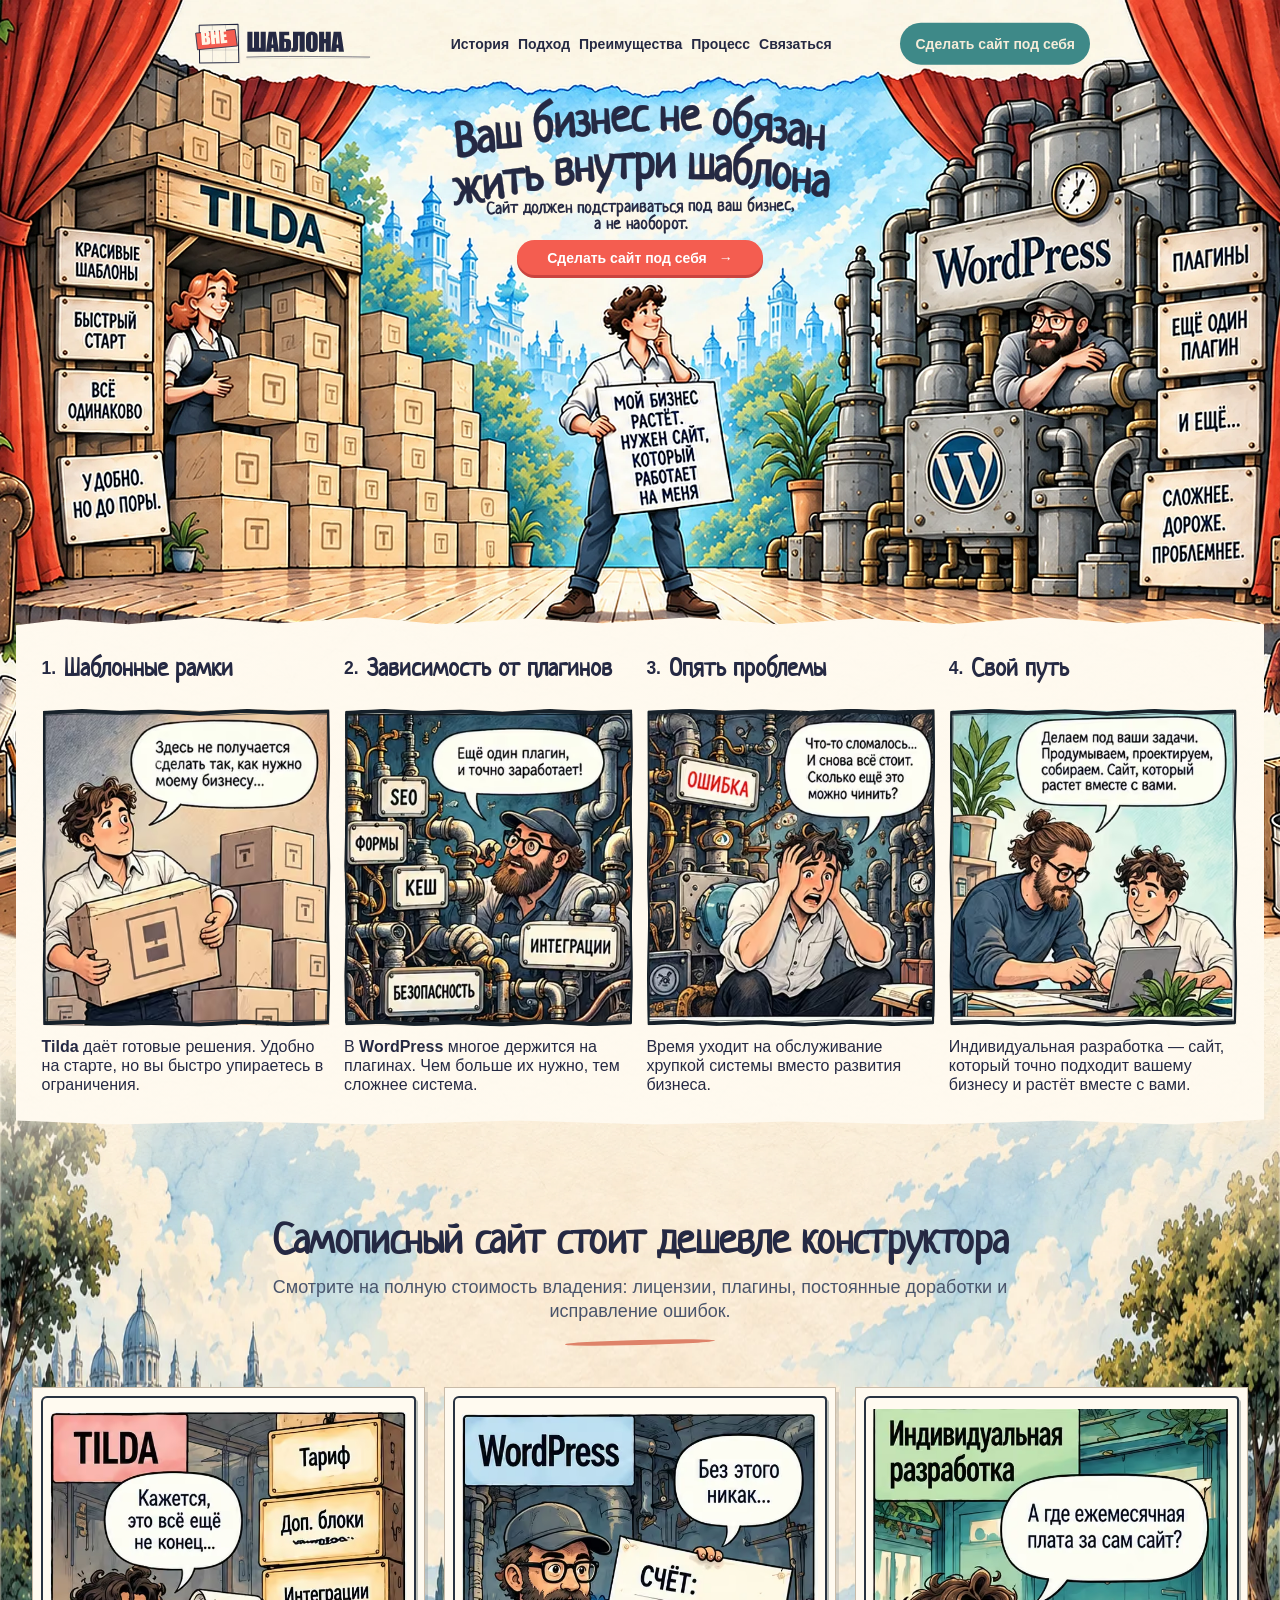
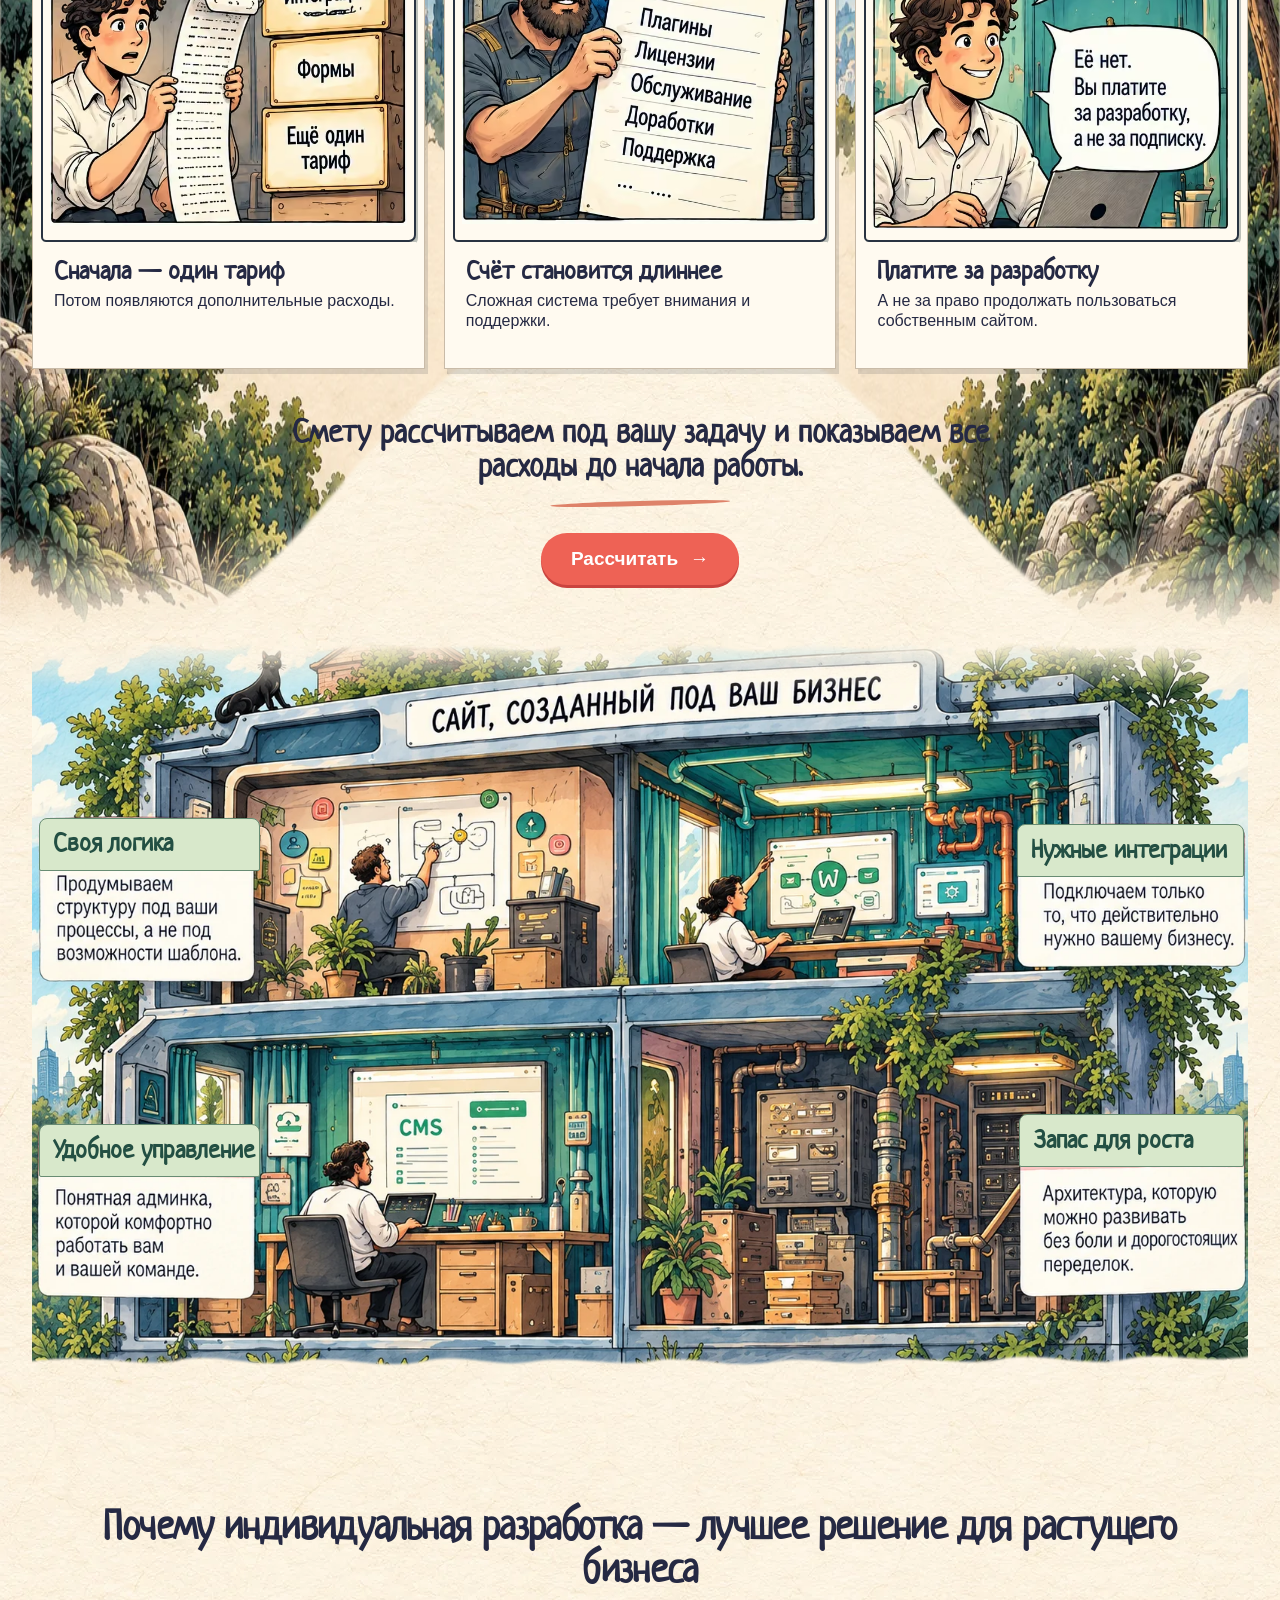
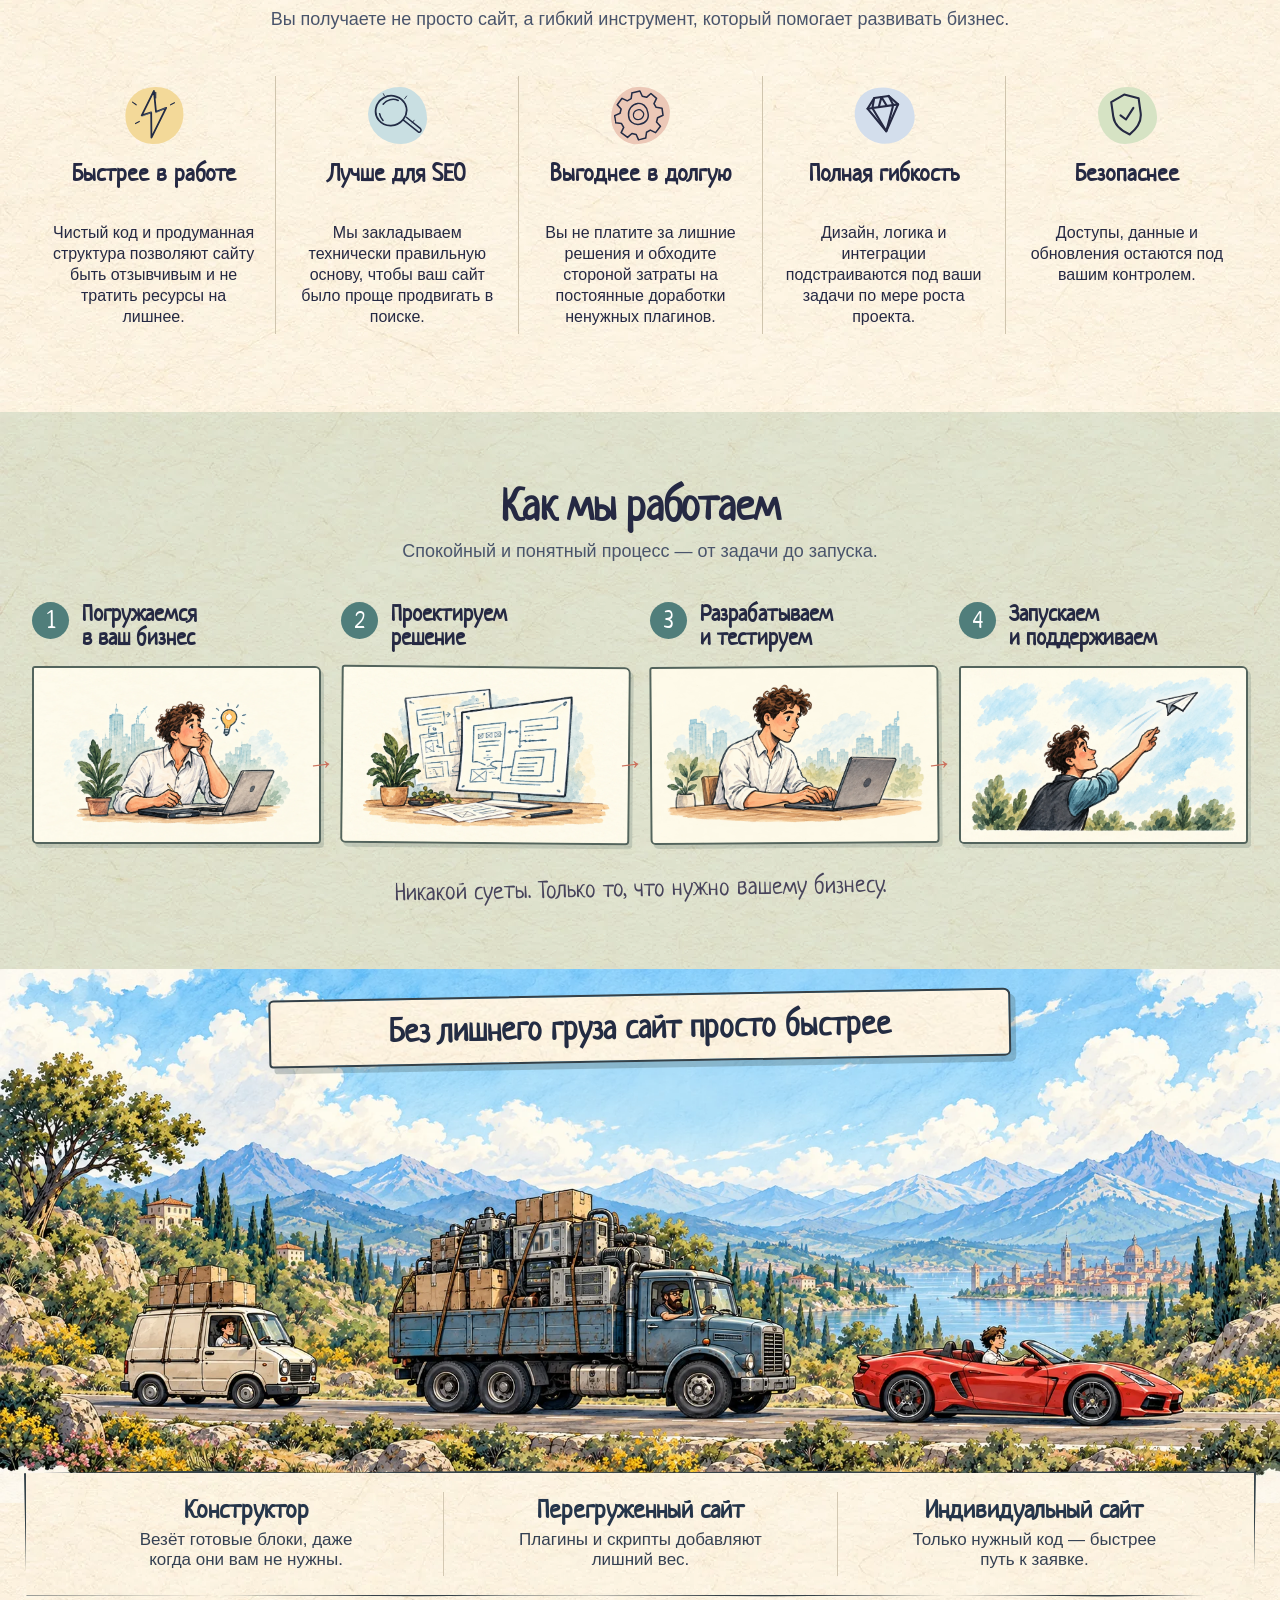
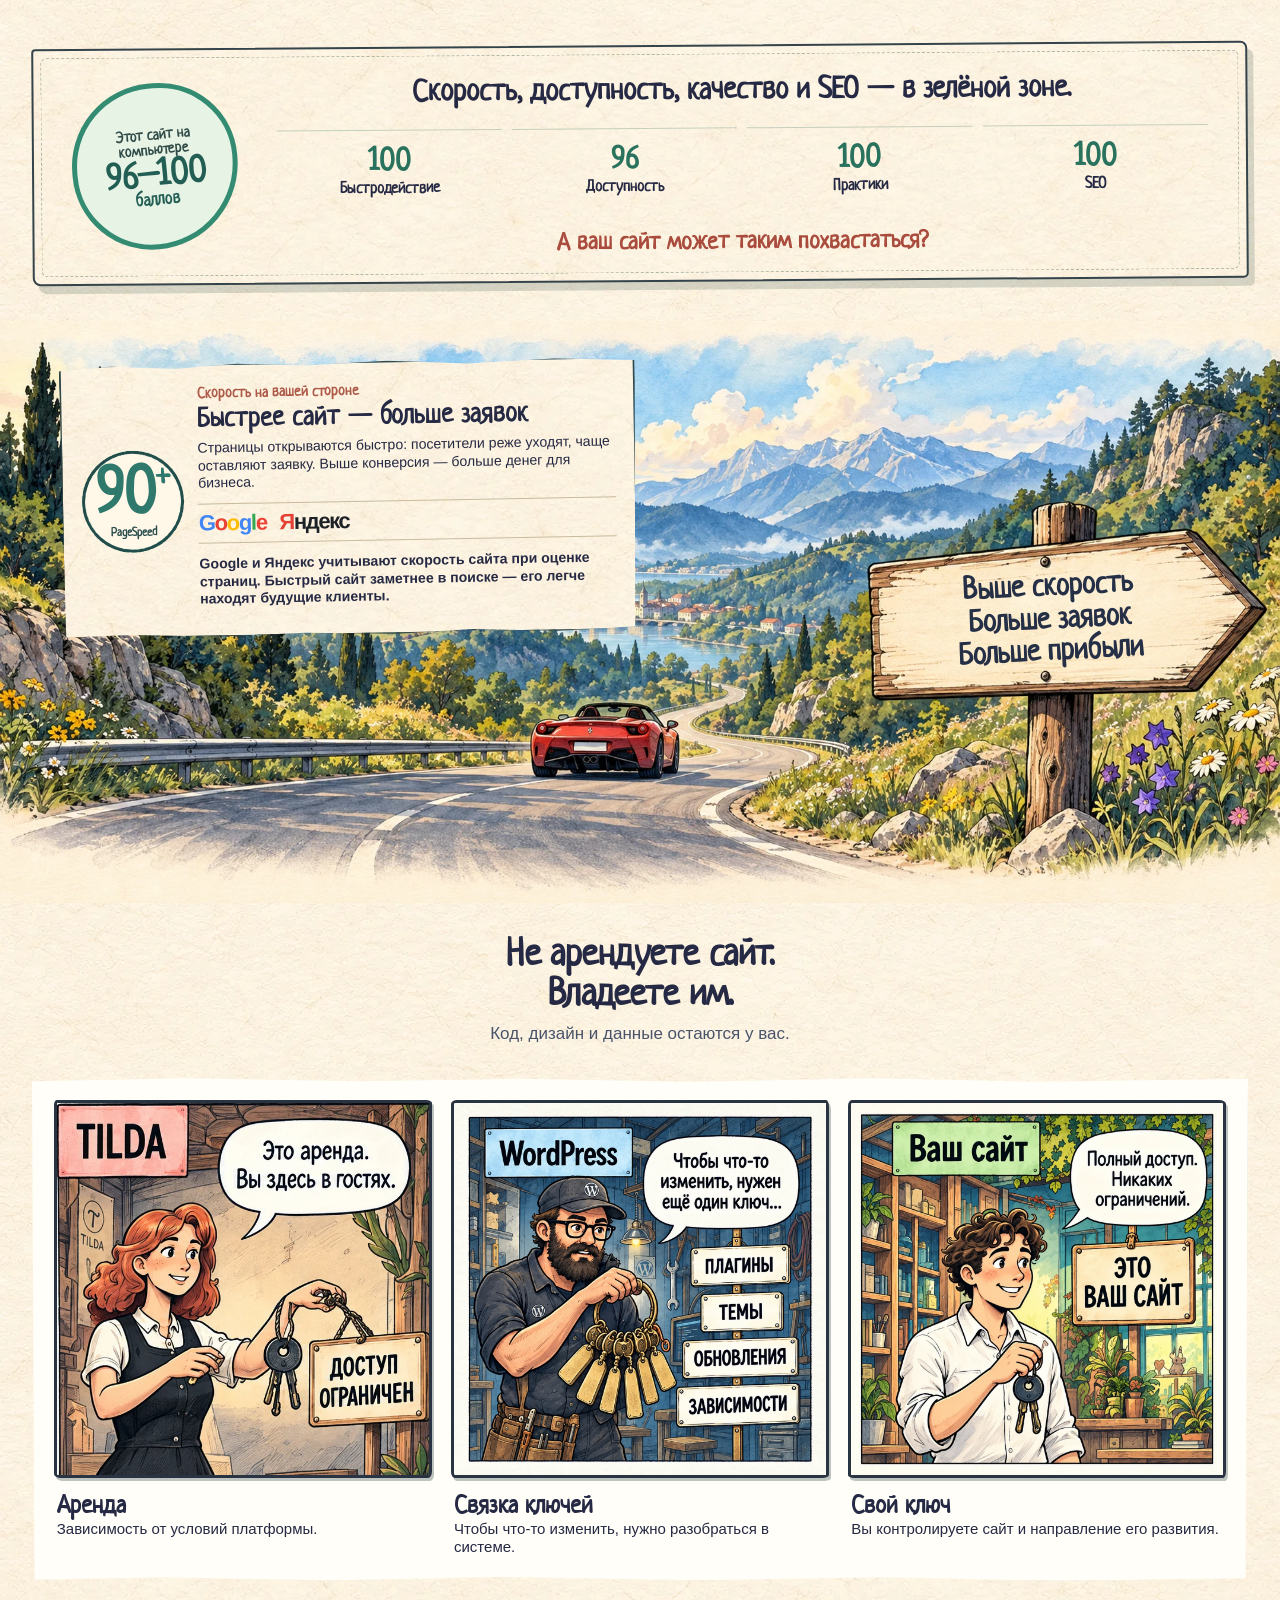
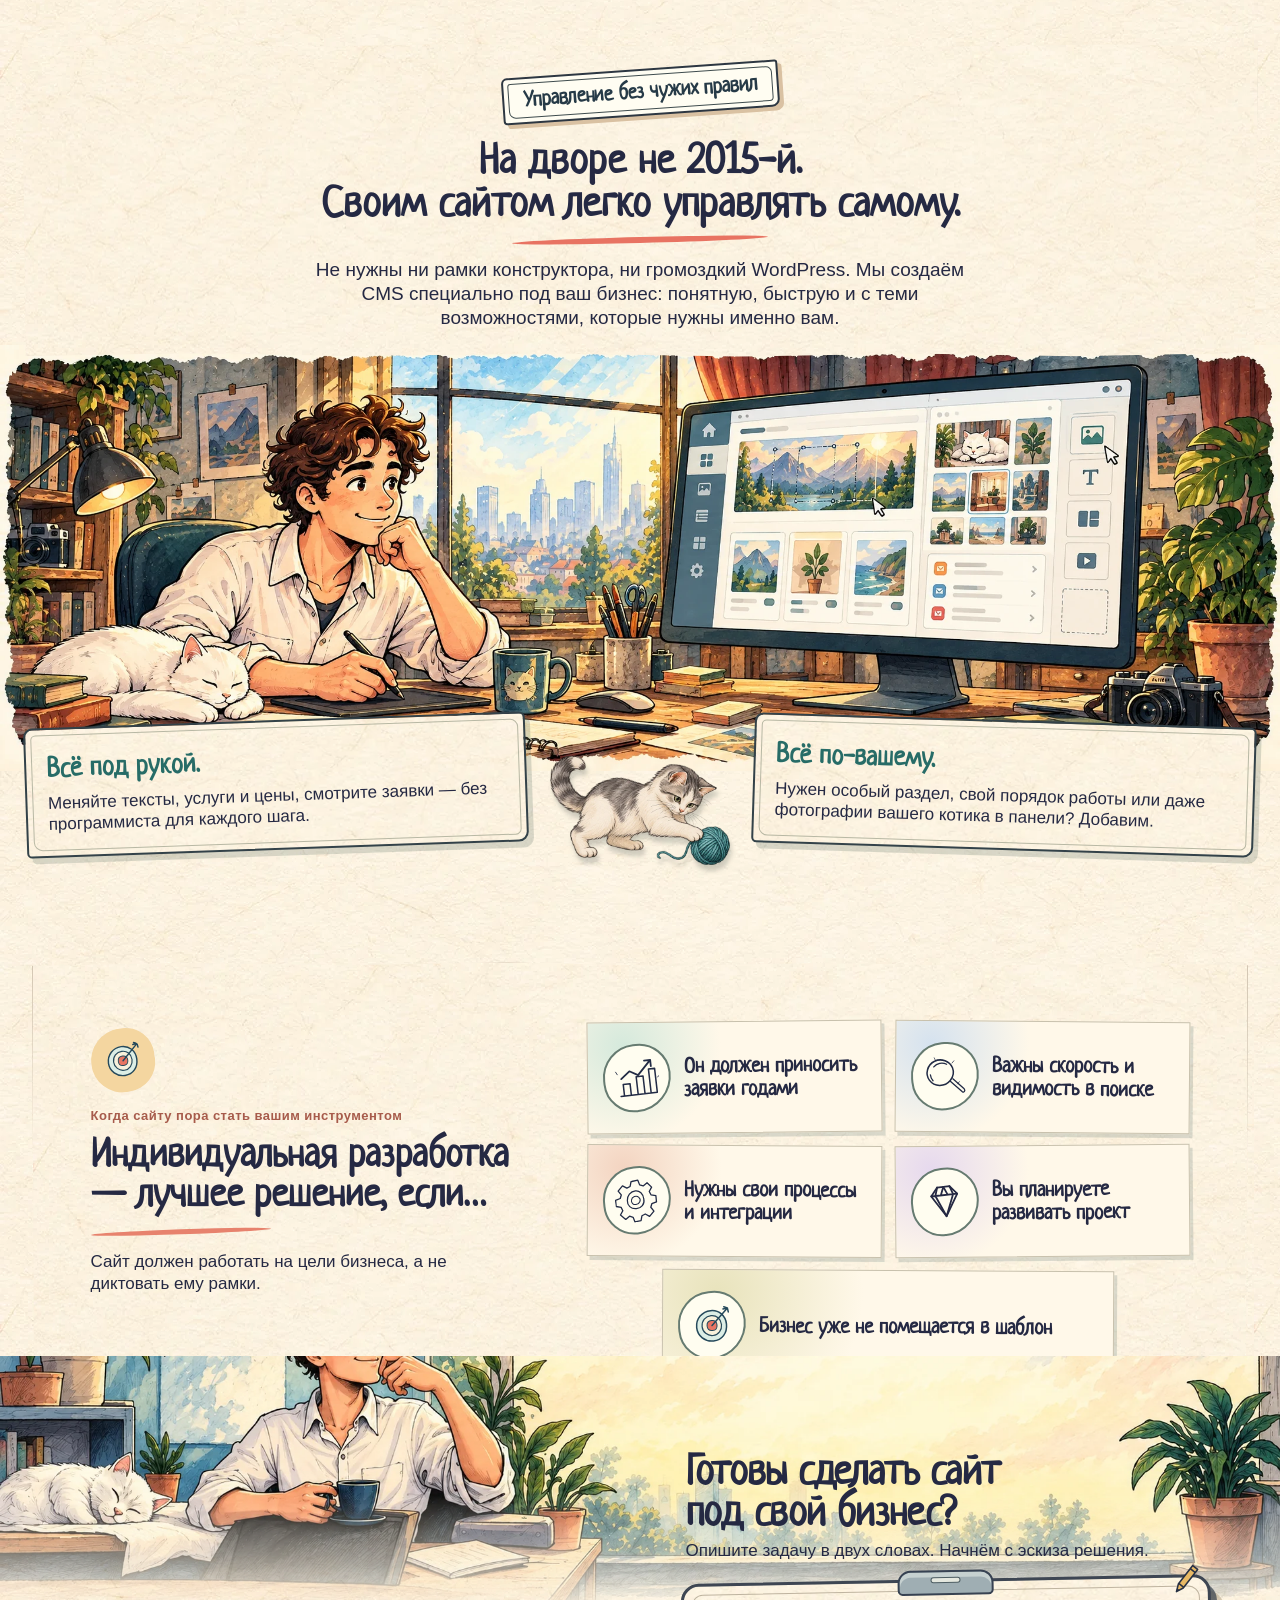
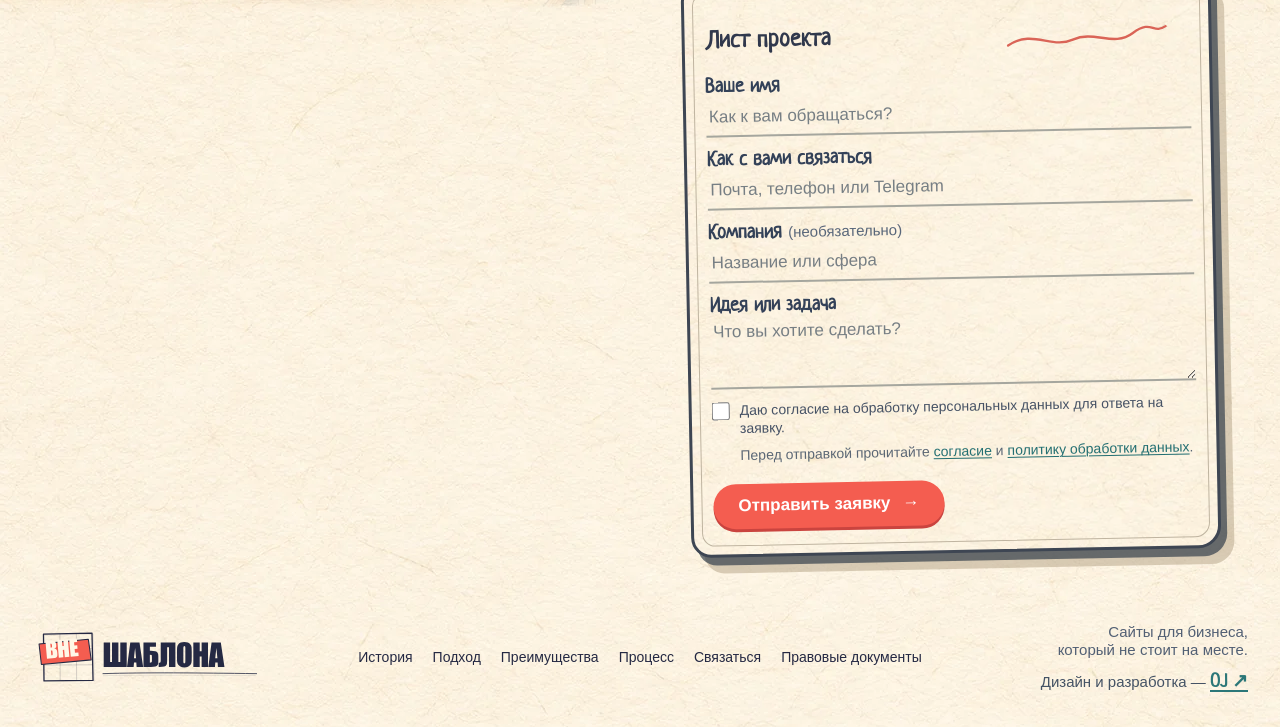
==== commit 99c91099: "Expose favicon at site root for search crawlers" ====
--- a/index.html
+++ b/index.html
@@ -26,7 +26,7 @@
     <script type="application/ld+json">
       {"@context":"https://schema.org","@type":"WebSite","name":"ВНЕ ШАБЛОНА","url":"https://vneshablona.ru/","inLanguage":"ru"}
     </script>
-    <link rel="icon" type="image/svg+xml" href="/assets/favicon.svg" />
+    <link rel="icon" type="image/svg+xml" href="/favicon.svg" />
     <link rel="preload" as="image" type="image/avif" media="(max-width: 950px)" imagesrcset="/assets/hero-mobile-canvas-512.avif 512w, /assets/hero-mobile-canvas-768.avif 768w, /assets/hero-mobile-canvas-1024.avif 1024w" imagesizes="100vw" fetchpriority="high" />
     <link rel="preload" as="image" type="image/webp" media="(min-width: 951px)" imagesrcset="/assets/hero-wide-2k-v8.webp 1831w, /assets/hero-wide-2k-v8-hd.webp 3662w" imagesizes="(min-width: 1638px) 2560px, 156.3vw" fetchpriority="high" />
     <link rel="preload" as="font" type="font/woff2" href="/assets/fonts/Neucha-Regular.woff2" crossorigin />
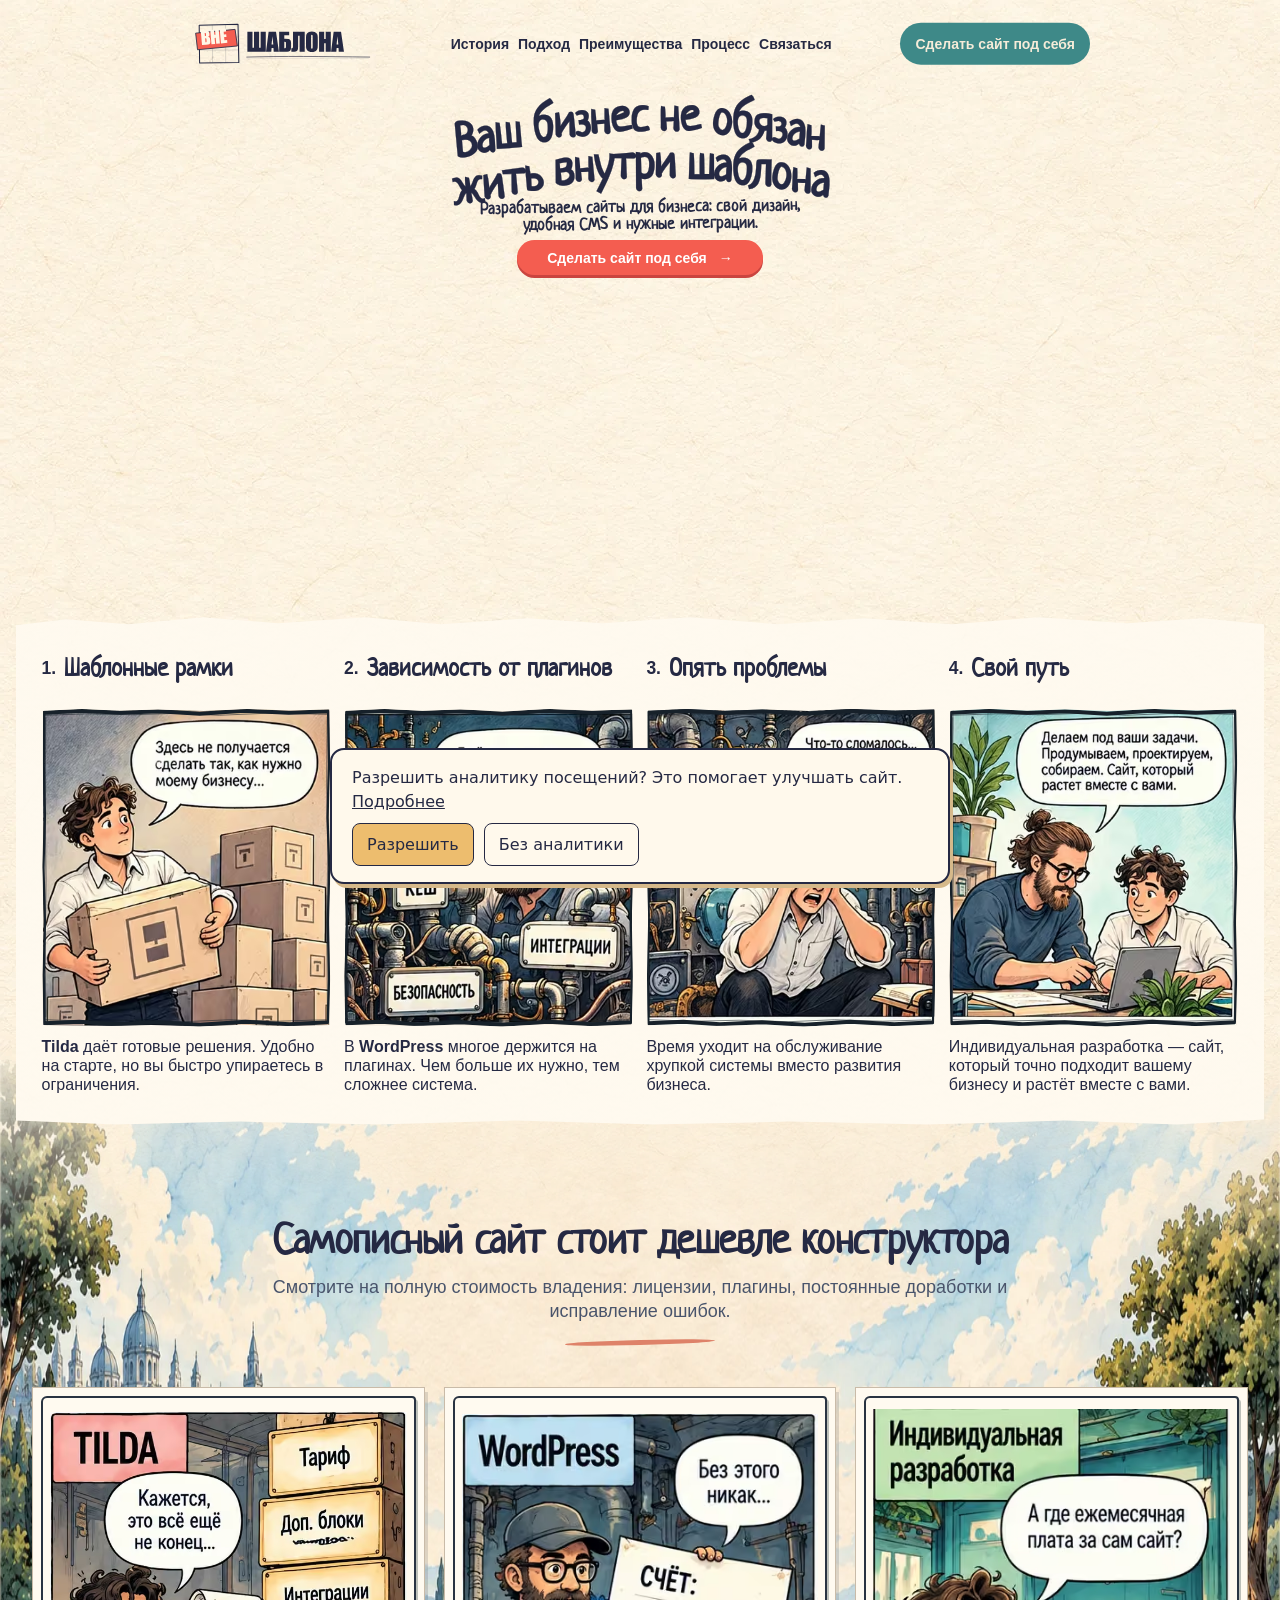
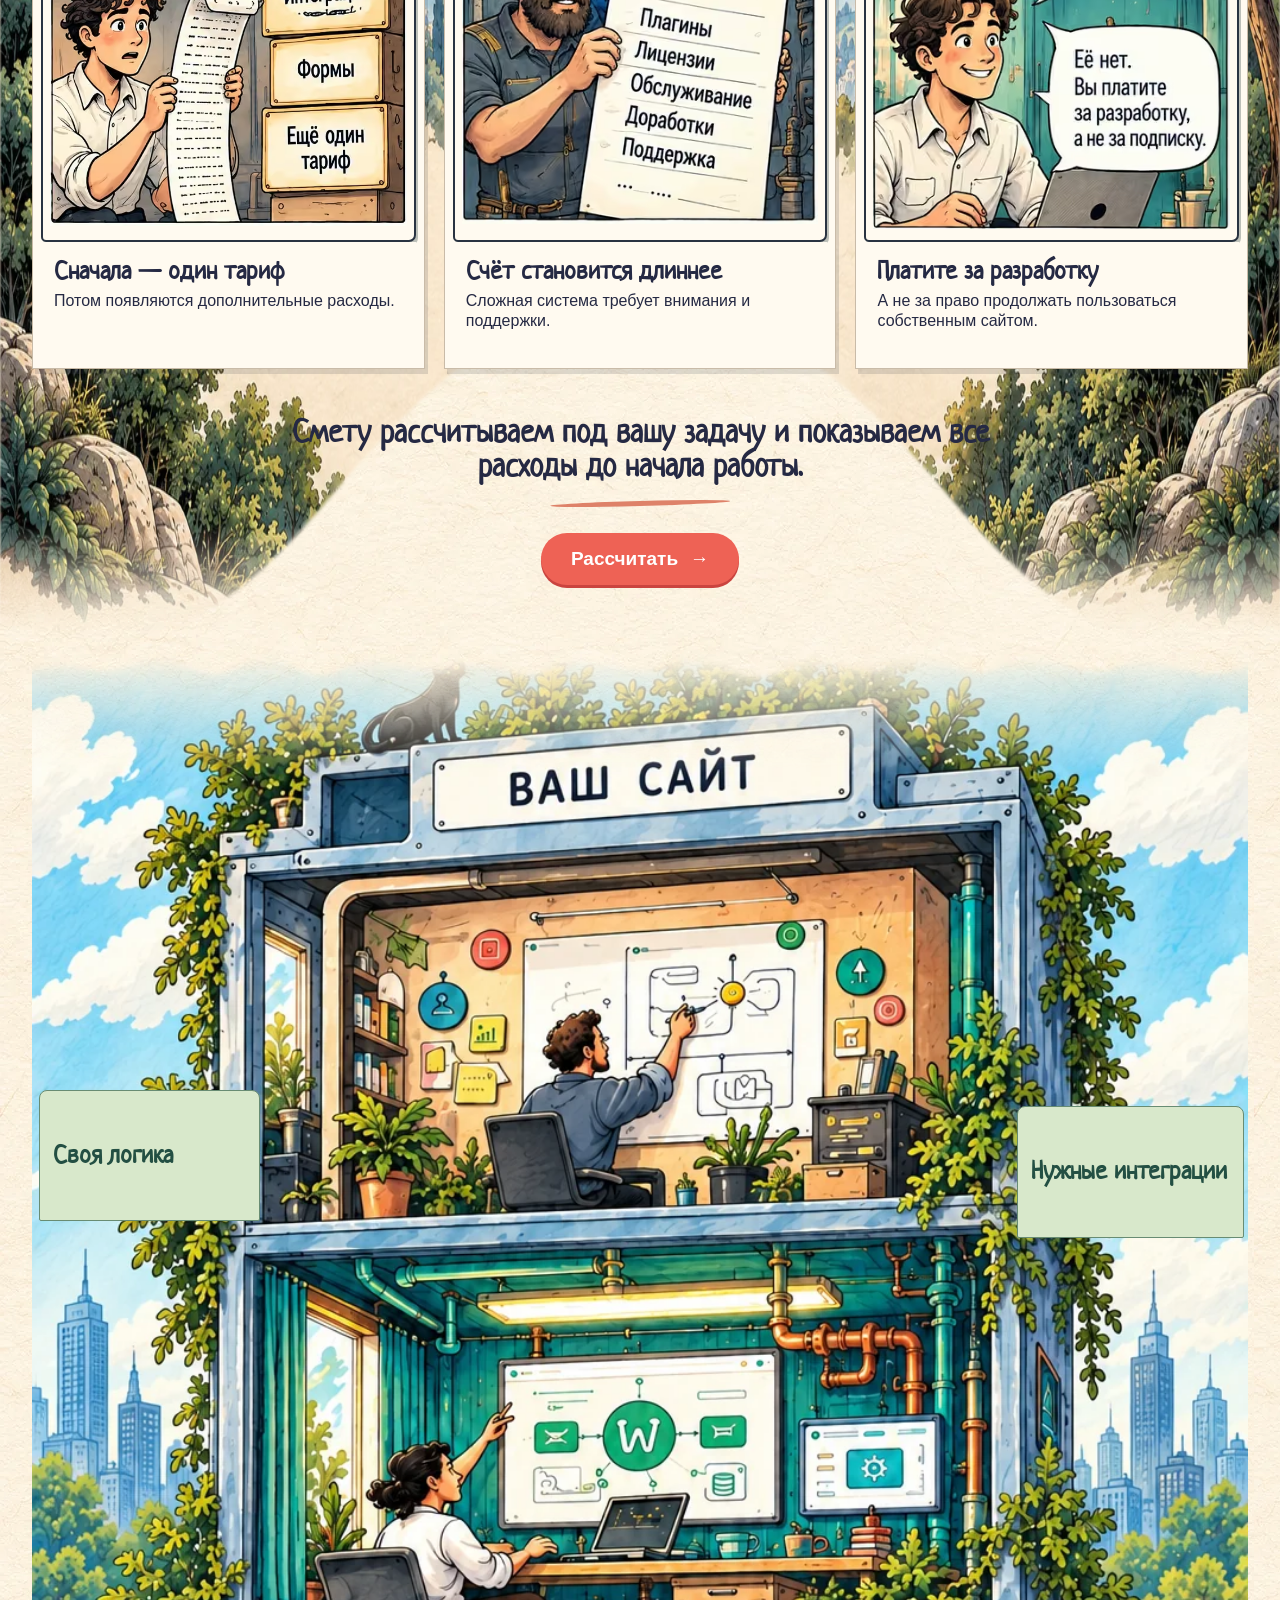
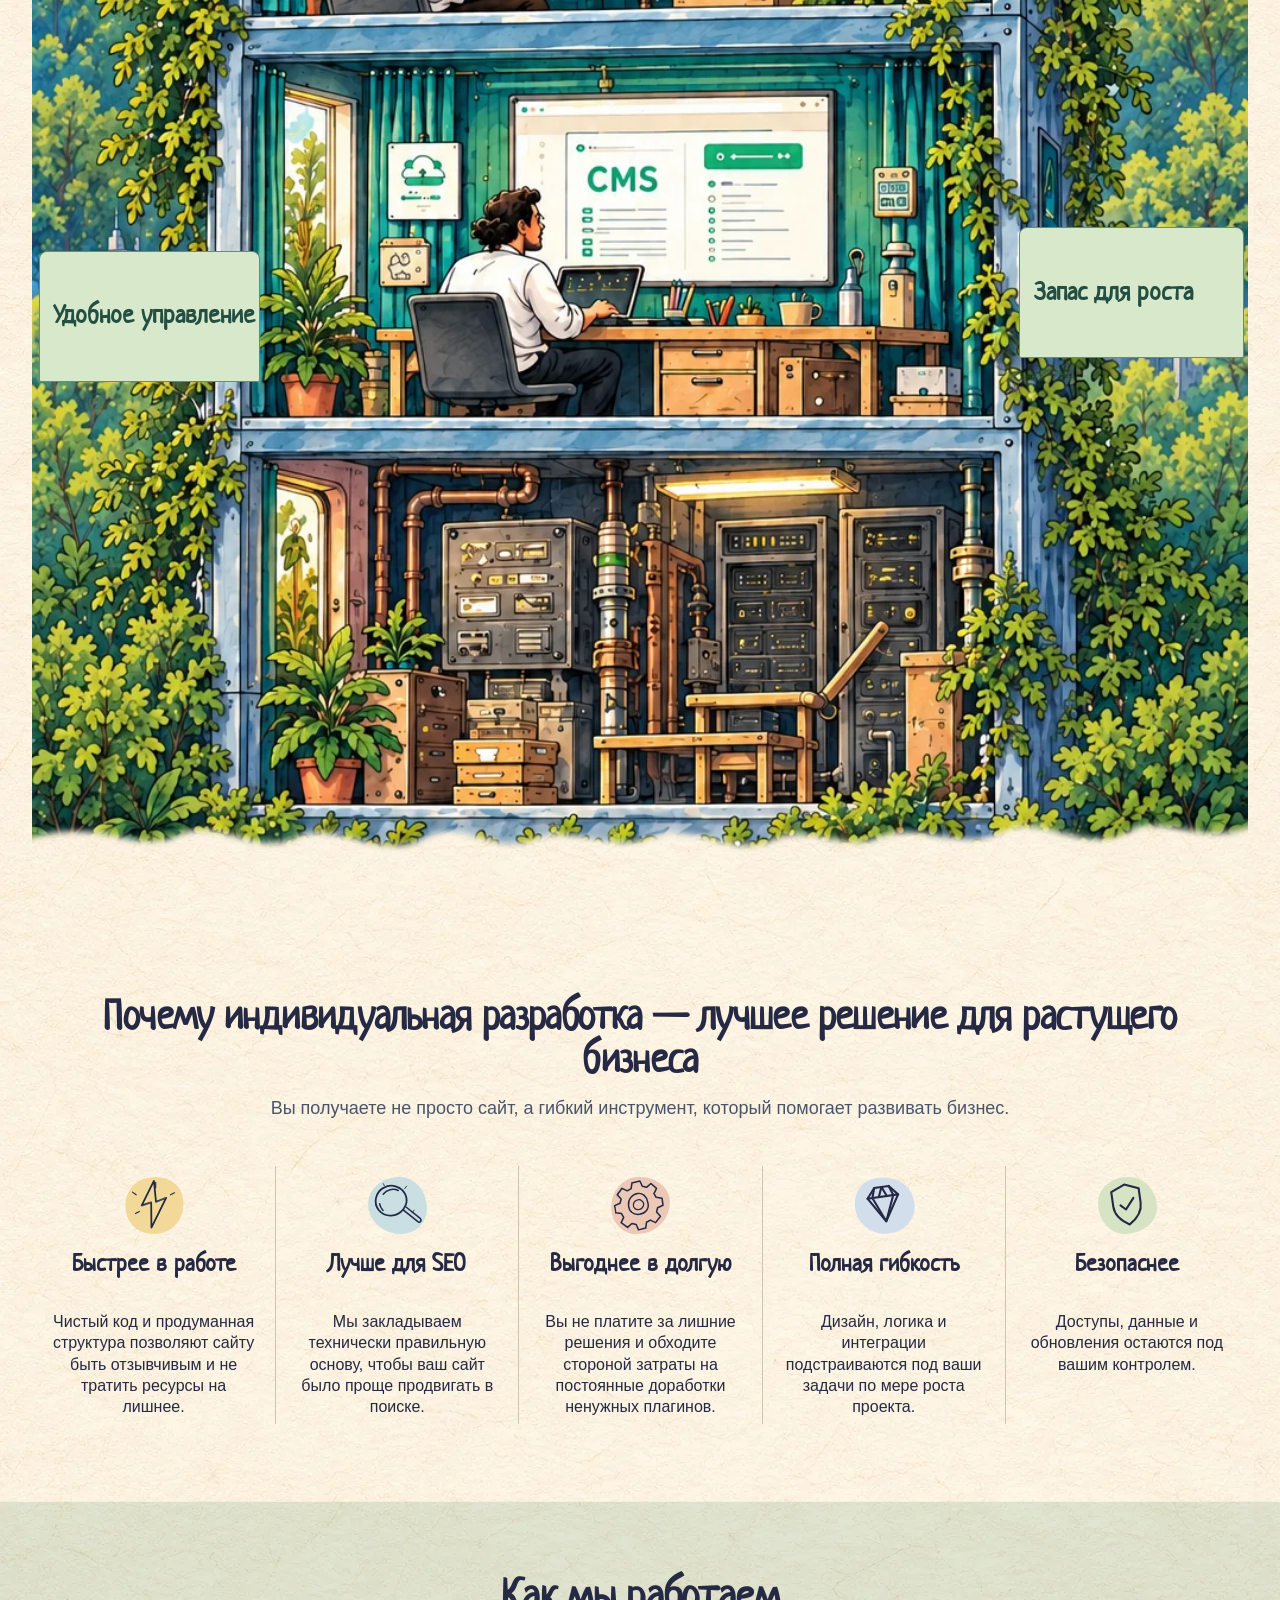
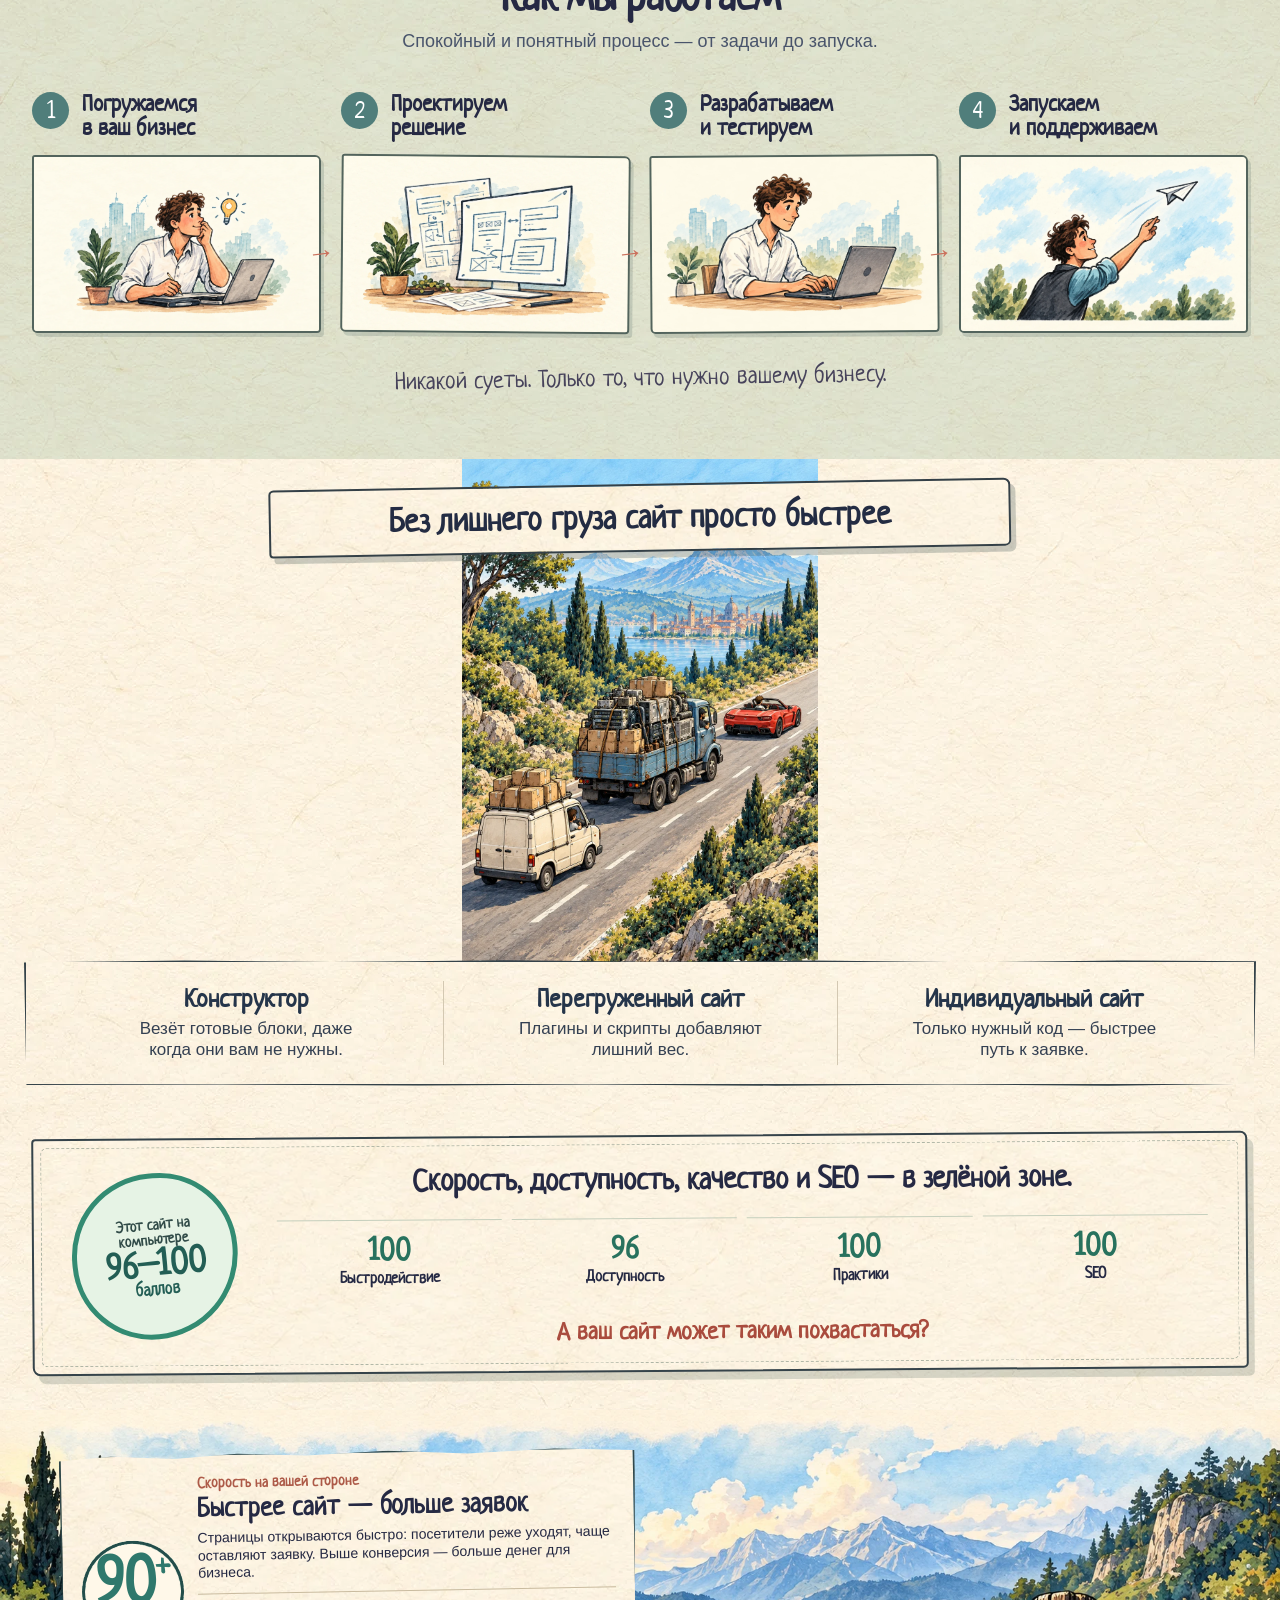
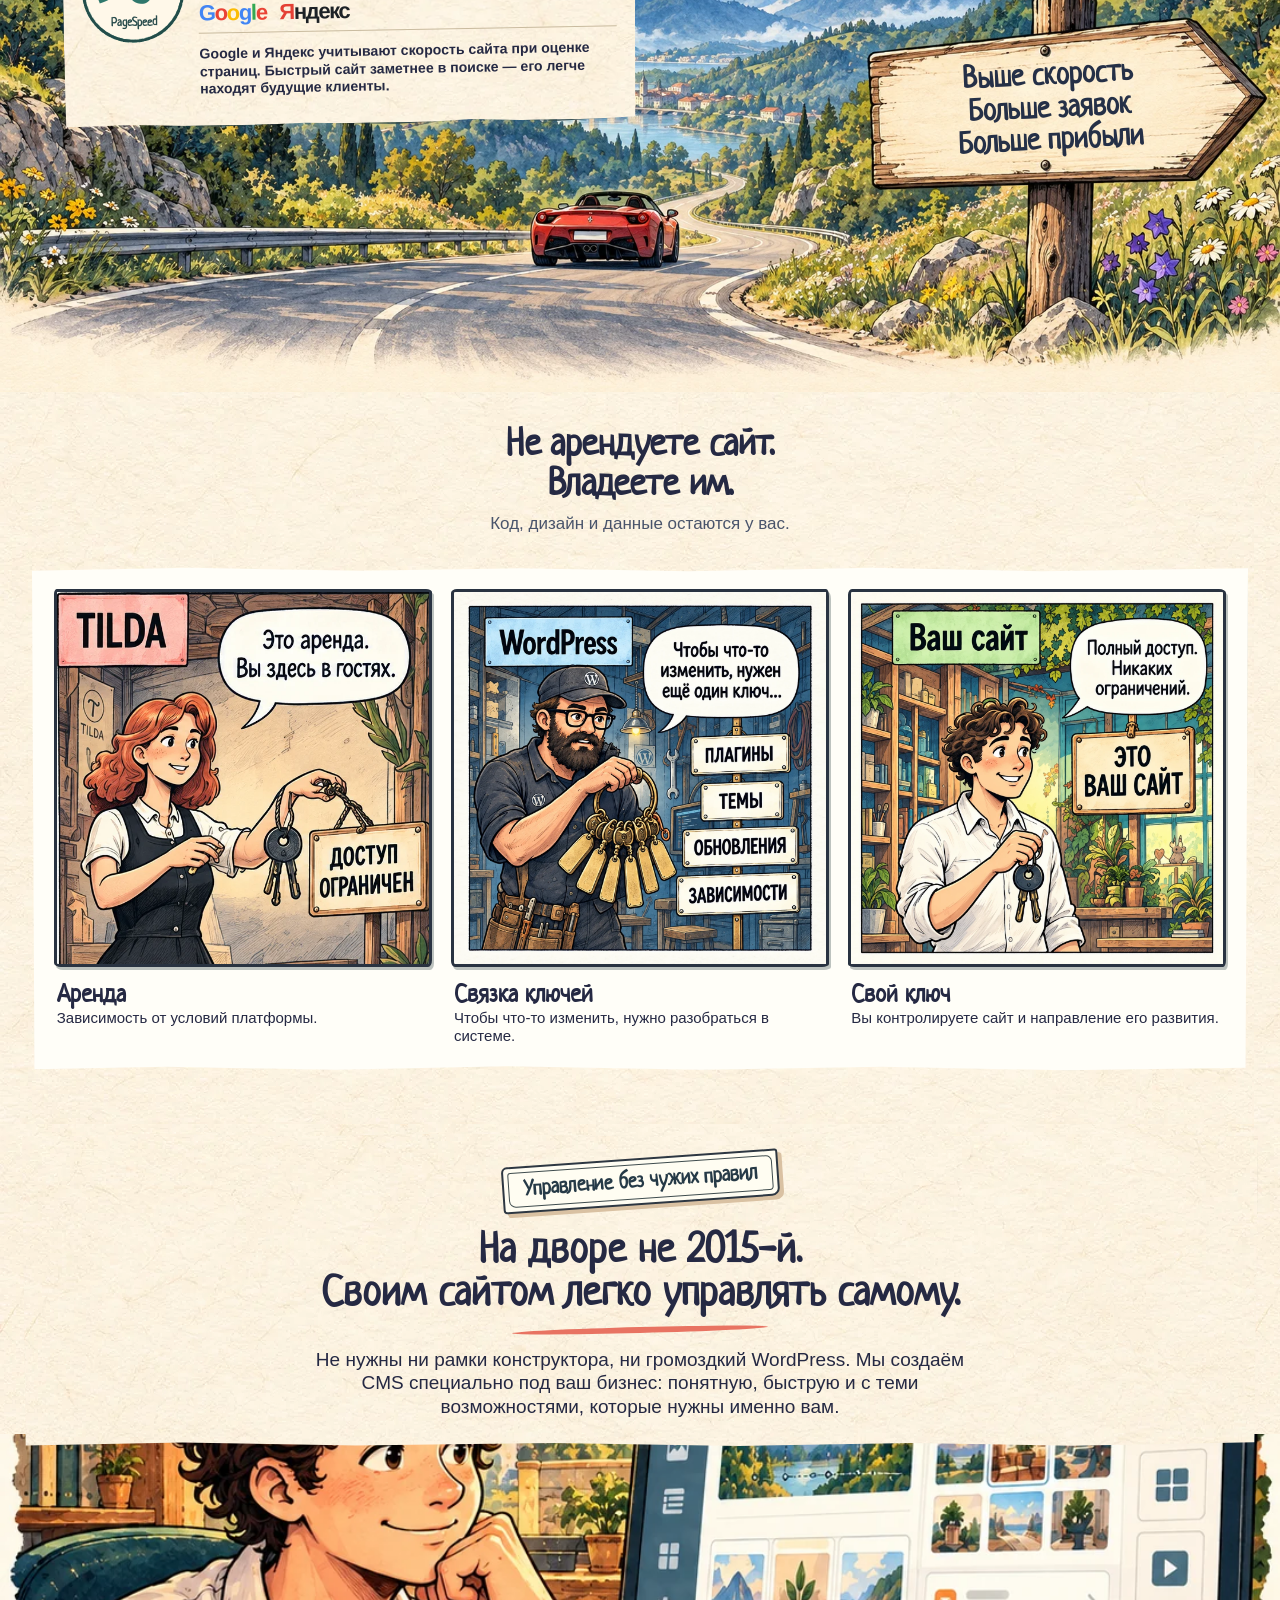
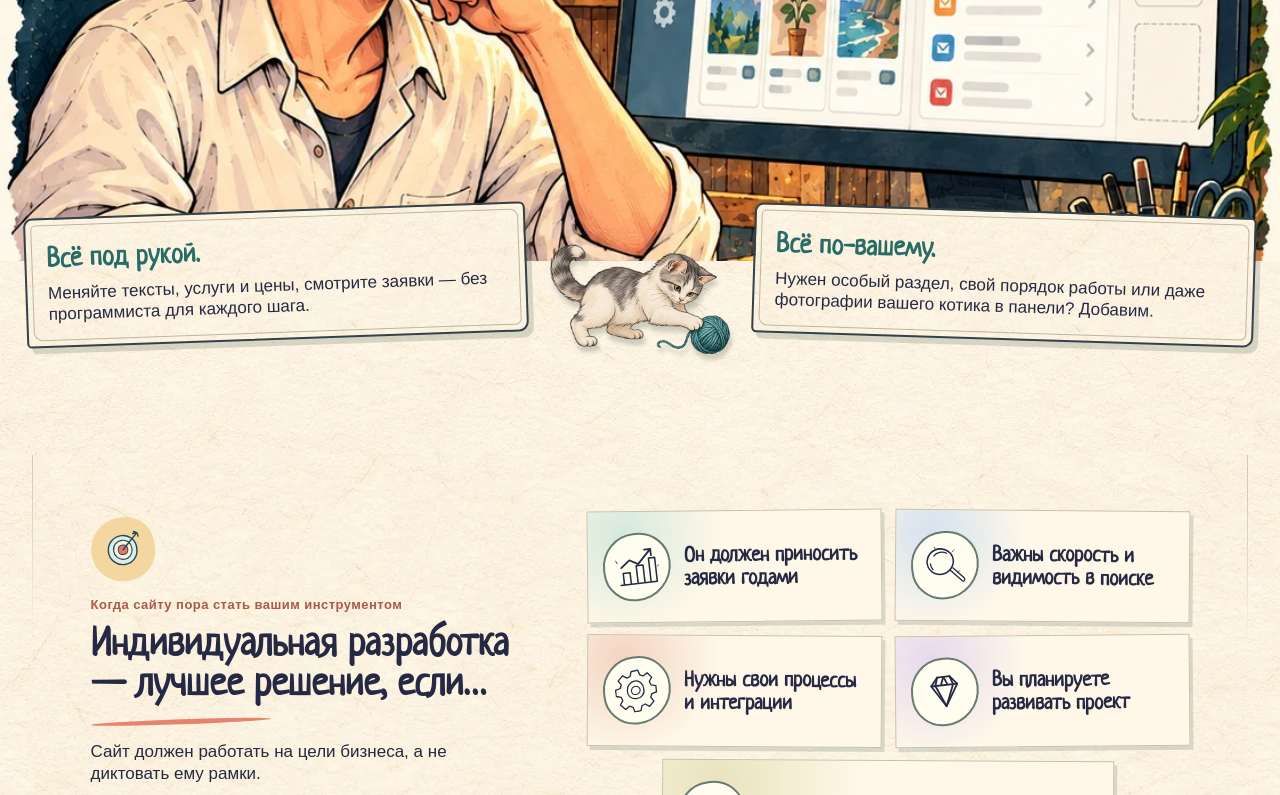
==== commit 9fc2da8d: "Add consent analytics and post-deploy SEO notifications" ====
--- a/index.html
+++ b/index.html
@@ -24,7 +24,7 @@
     <meta property="og:image:alt" content="Иллюстрация: владелец бизнеса между коробками конструктора и сложной системой плагинов" />
     <meta name="twitter:card" content="summary_large_image" />
     <script type="application/ld+json">
-      {"@context":"https://schema.org","@type":"WebSite","name":"ВНЕ ШАБЛОНА","url":"https://vneshablona.ru/","inLanguage":"ru"}
+      {"@context":"https://schema.org","@graph":[{"@type":"WebSite","@id":"https://vneshablona.ru/#website","name":"ВНЕ ШАБЛОНА","url":"https://vneshablona.ru/","inLanguage":"ru"},{"@type":"Person","@id":"https://jakuninoleg.dev/#person","name":"Олег Якунин","url":"https://jakuninoleg.dev/ru"},{"@type":"Service","@id":"https://vneshablona.ru/#service","name":"Индивидуальная разработка сайтов для бизнеса","serviceType":"Разработка сайтов","url":"https://vneshablona.ru/","provider":{"@id":"https://jakuninoleg.dev/#person"},"description":"Индивидуальный дизайн, разработка сайта, интеграции, управление контентом и техническая подготовка к поисковому продвижению."}]}
     </script>
     <link rel="icon" type="image/svg+xml" href="/favicon.svg" />
     <link rel="preload" as="image" type="image/avif" media="(max-width: 950px)" imagesrcset="/assets/hero-mobile-canvas-512.avif 512w, /assets/hero-mobile-canvas-768.avif 768w, /assets/hero-mobile-canvas-1024.avif 1024w" imagesizes="100vw" fetchpriority="high" />
@@ -32,6 +32,8 @@
     <link rel="preload" as="font" type="font/woff2" href="/assets/fonts/Neucha-Regular.woff2" crossorigin />
     <link rel="stylesheet" href="/site.css?v=mobile-perf-1" />
     <script src="/script.js" defer></script>
+    <link rel="stylesheet" href="/analytics.css" />
+    <script src="/analytics.js" defer></script>
   </head>
   <body>
     <header class="site-header" id="top">
@@ -111,7 +113,7 @@
             <span class="hero-title__variant hero-title__variant--desktop" aria-hidden="true"><span class="hero-title__line" data-arc>Ваш бизнес не обязан</span><span class="hero-title__line" data-arc>жить внутри шаблона</span></span>
             <span class="hero-title__variant hero-title__variant--mobile" aria-hidden="true"><span class="hero-title__line" data-arc>Ваш бизнес</span><span class="hero-title__line" data-arc>не обязан жить</span><span class="hero-title__line" data-arc>внутри шаблона</span></span>
           </h1>
-          <p>Сайт должен подстраиваться под ваш бизнес,<br class="desktop-break" /> а не наоборот.</p>
+          <p>Разрабатываем сайты для бизнеса: свой дизайн,<br class="desktop-break" /> удобная CMS и нужные интеграции.</p>
           <a class="pill-button hero__cta" href="#contact">Сделать сайт под себя <span aria-hidden="true">→</span></a>
         </div>
         <a class="hero__scroll" href="#story" aria-label="Перейти к истории сайта"><span>Листайте дальше</span><b aria-hidden="true">↓</b></a>
--- a/analytics.css
+++ b/analytics.css
@@ -0,0 +1 @@
+.analytics-consent{position:fixed;z-index:1000;bottom:16px;left:16px;right:16px;max-width:620px;margin:auto;padding:16px 20px;background:#fff9ec;color:#252943;border:2px solid #252943;border-radius:14px;box-shadow:3px 4px 0 #d6b98a;font:16px/1.45 system-ui,sans-serif}.analytics-consent[hidden]{display:none}.analytics-consent p{margin:0 0 10px}.analytics-consent a{color:inherit;text-decoration:underline}.analytics-consent div{display:flex;gap:10px;flex-wrap:wrap}.analytics-consent button,.analytics-settings{font:inherit;cursor:pointer;border:1px solid #252943;border-radius:8px;background:#fff9ec;color:#252943;padding:9px 14px}.analytics-consent button:first-child{background:#edbd6e}.analytics-settings{display:block;margin:16px auto;font:14px system-ui,sans-serif}.analytics-consent button:focus-visible,.analytics-settings:focus-visible{outline:3px solid #3e8988;outline-offset:3px}
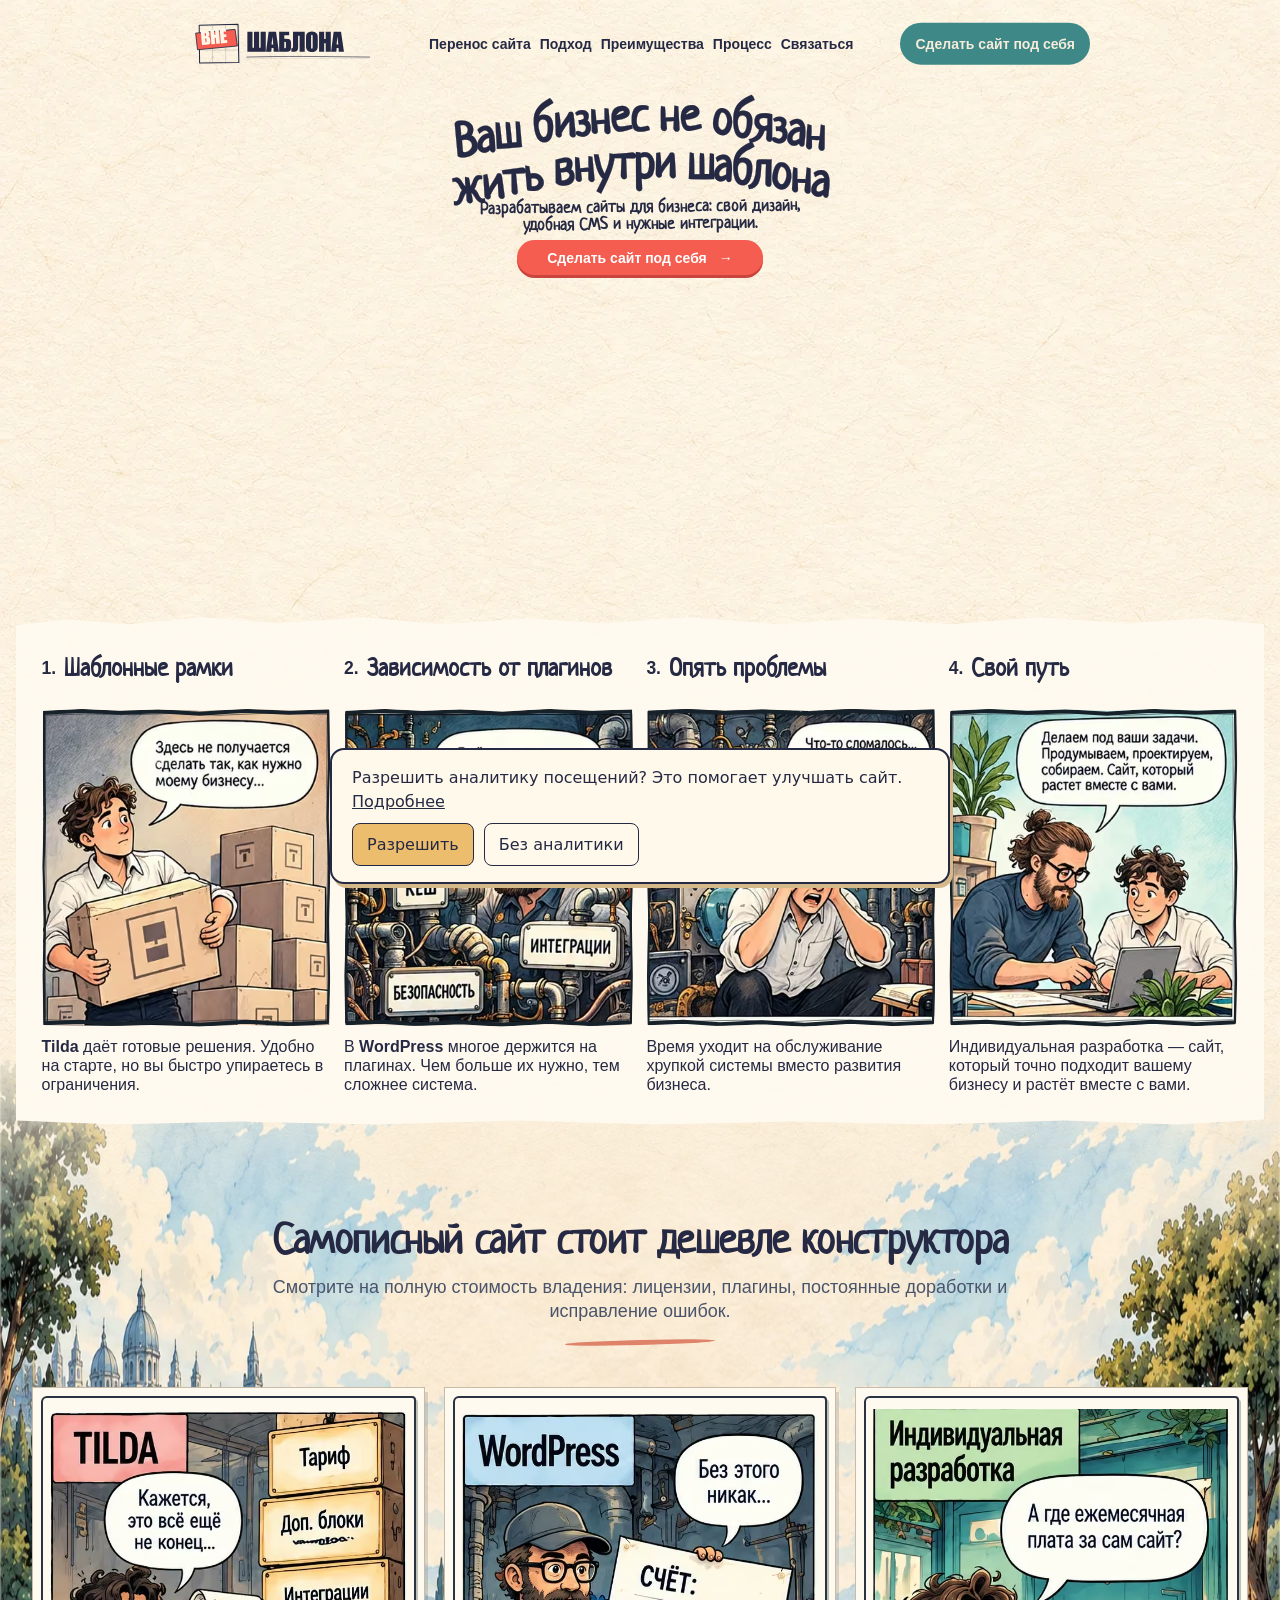
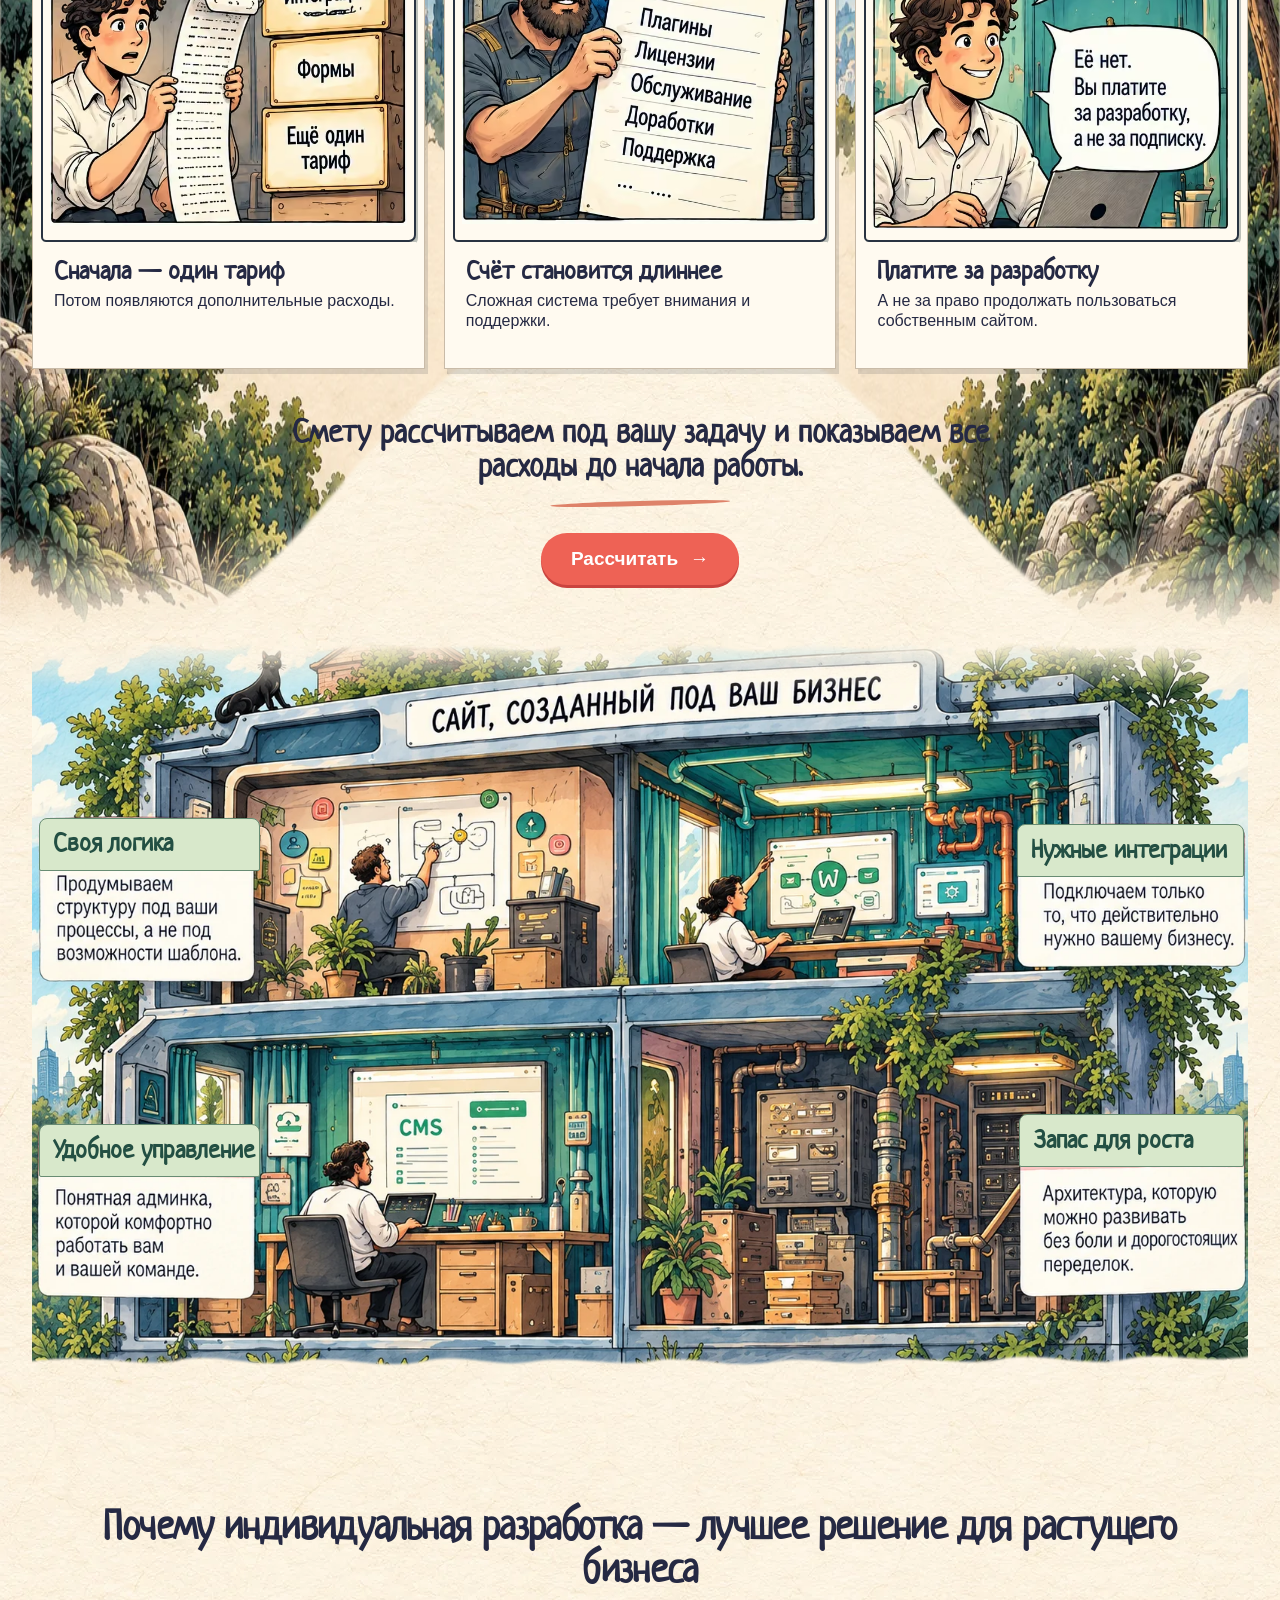
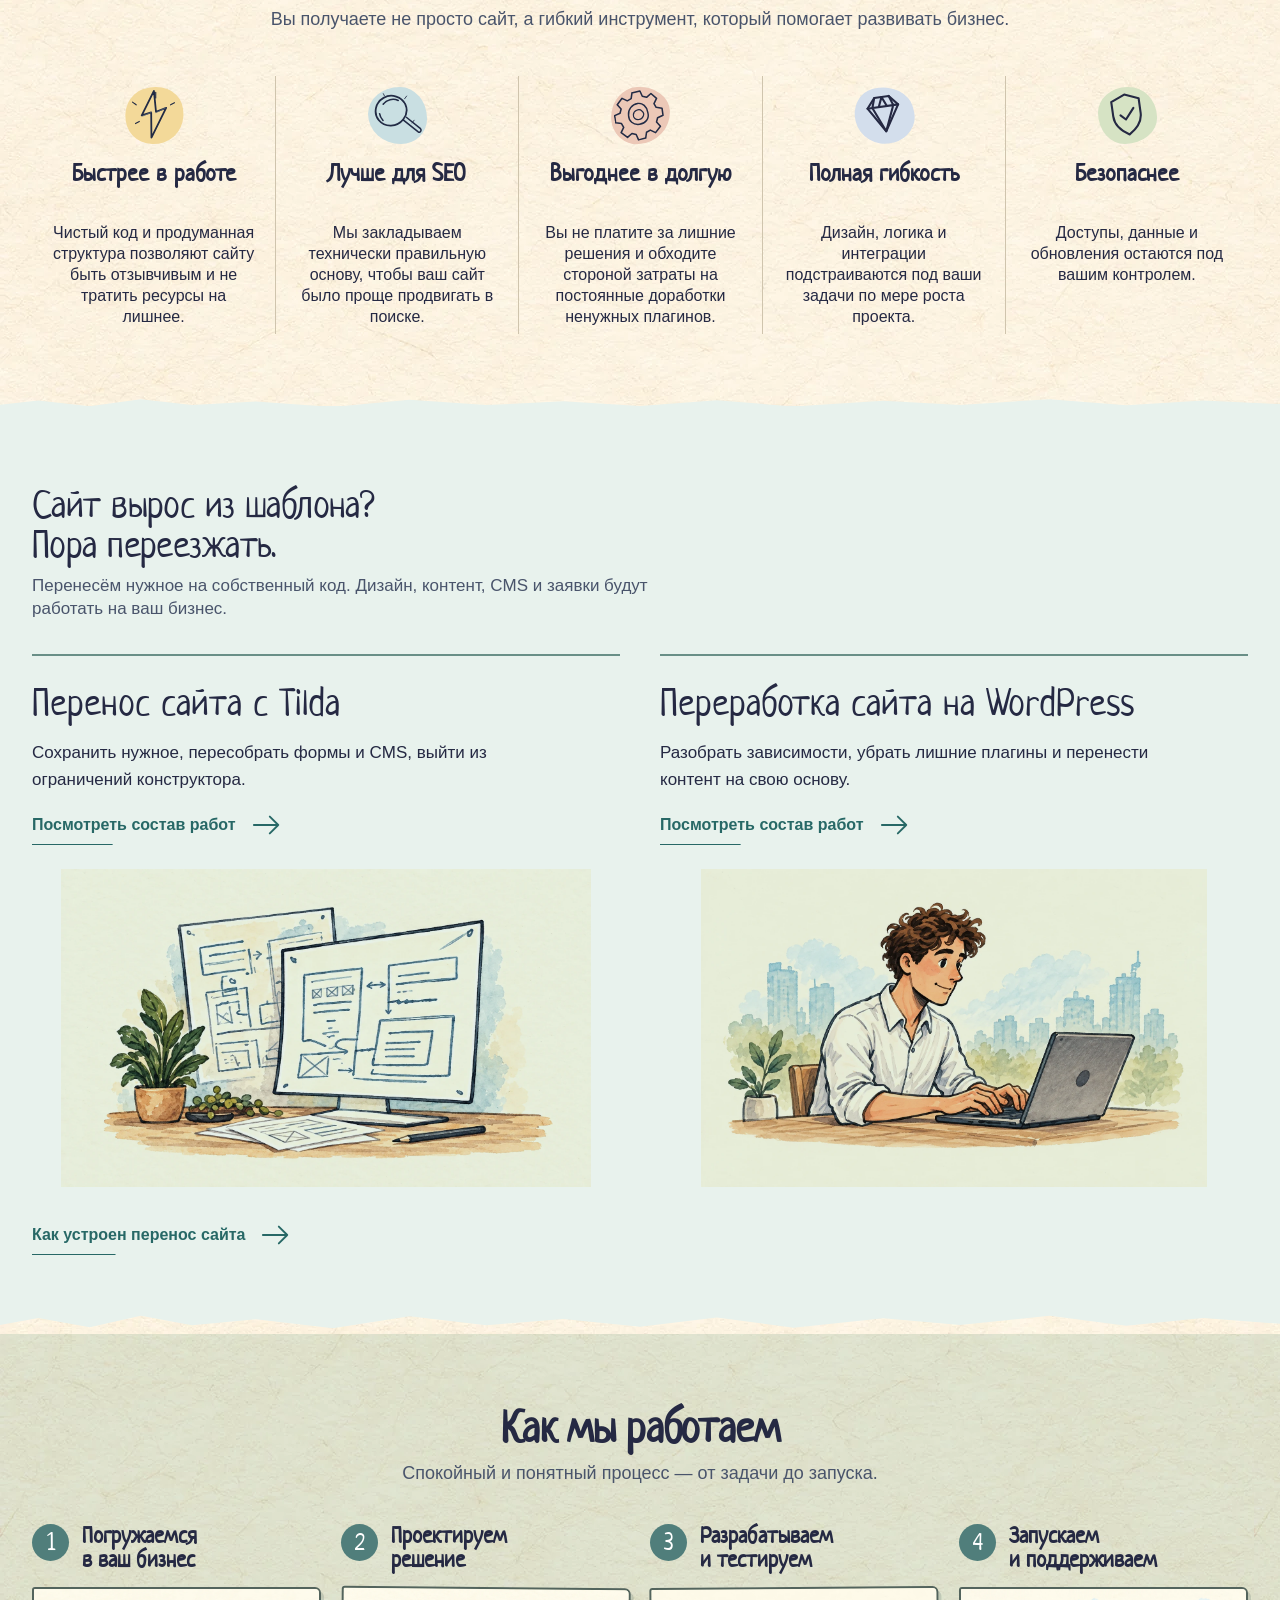
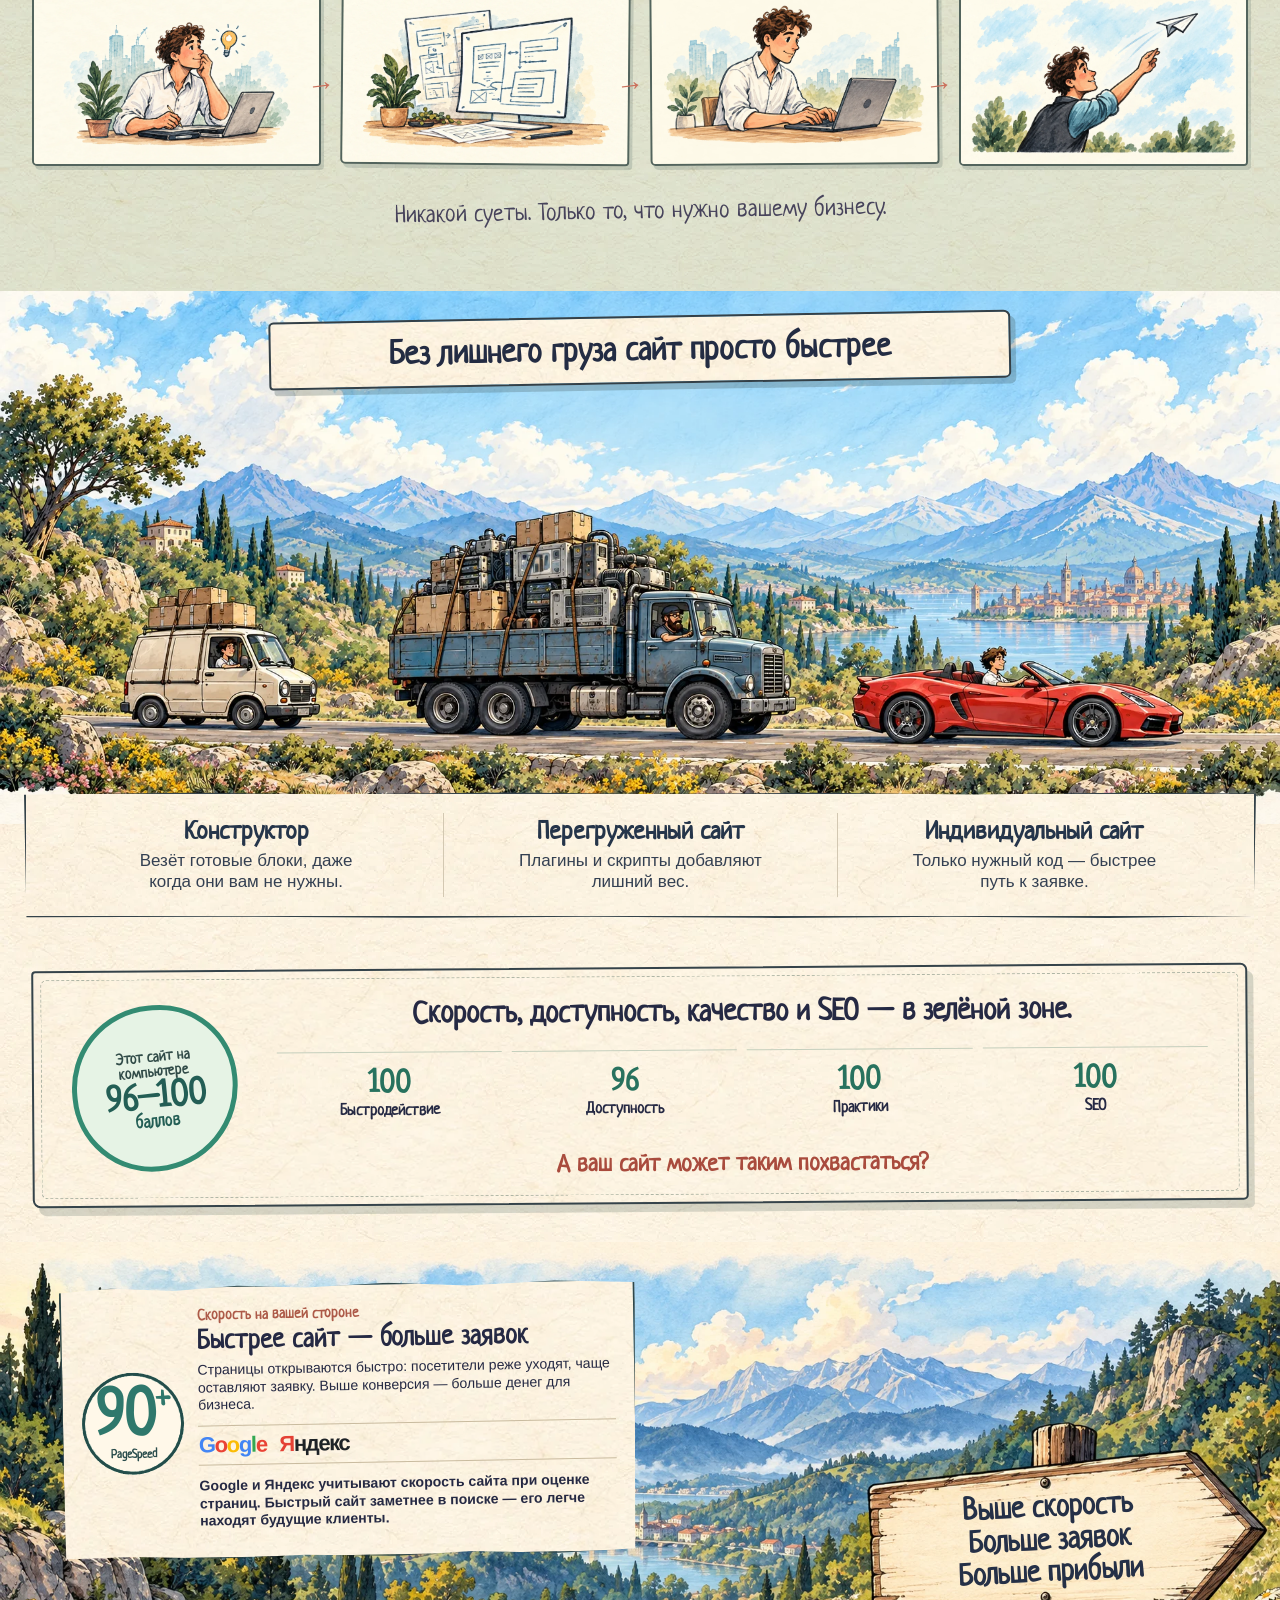
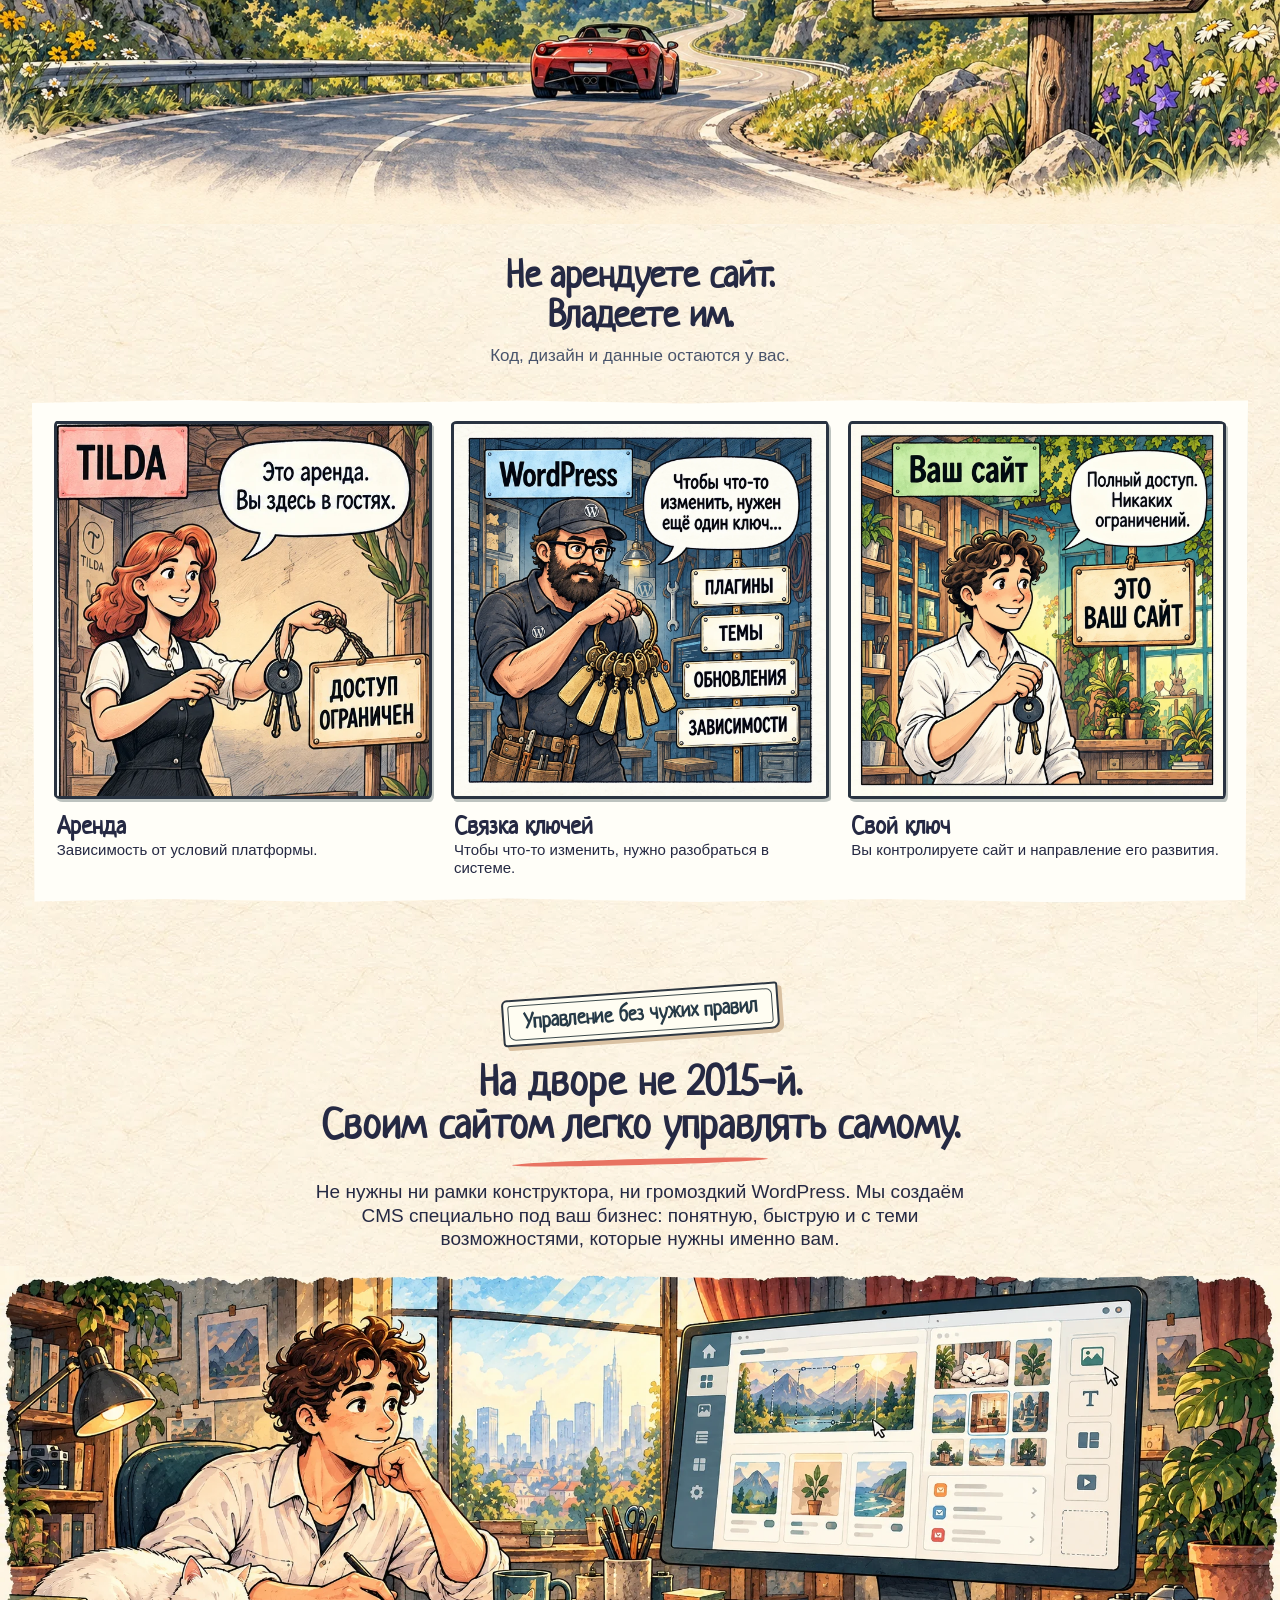
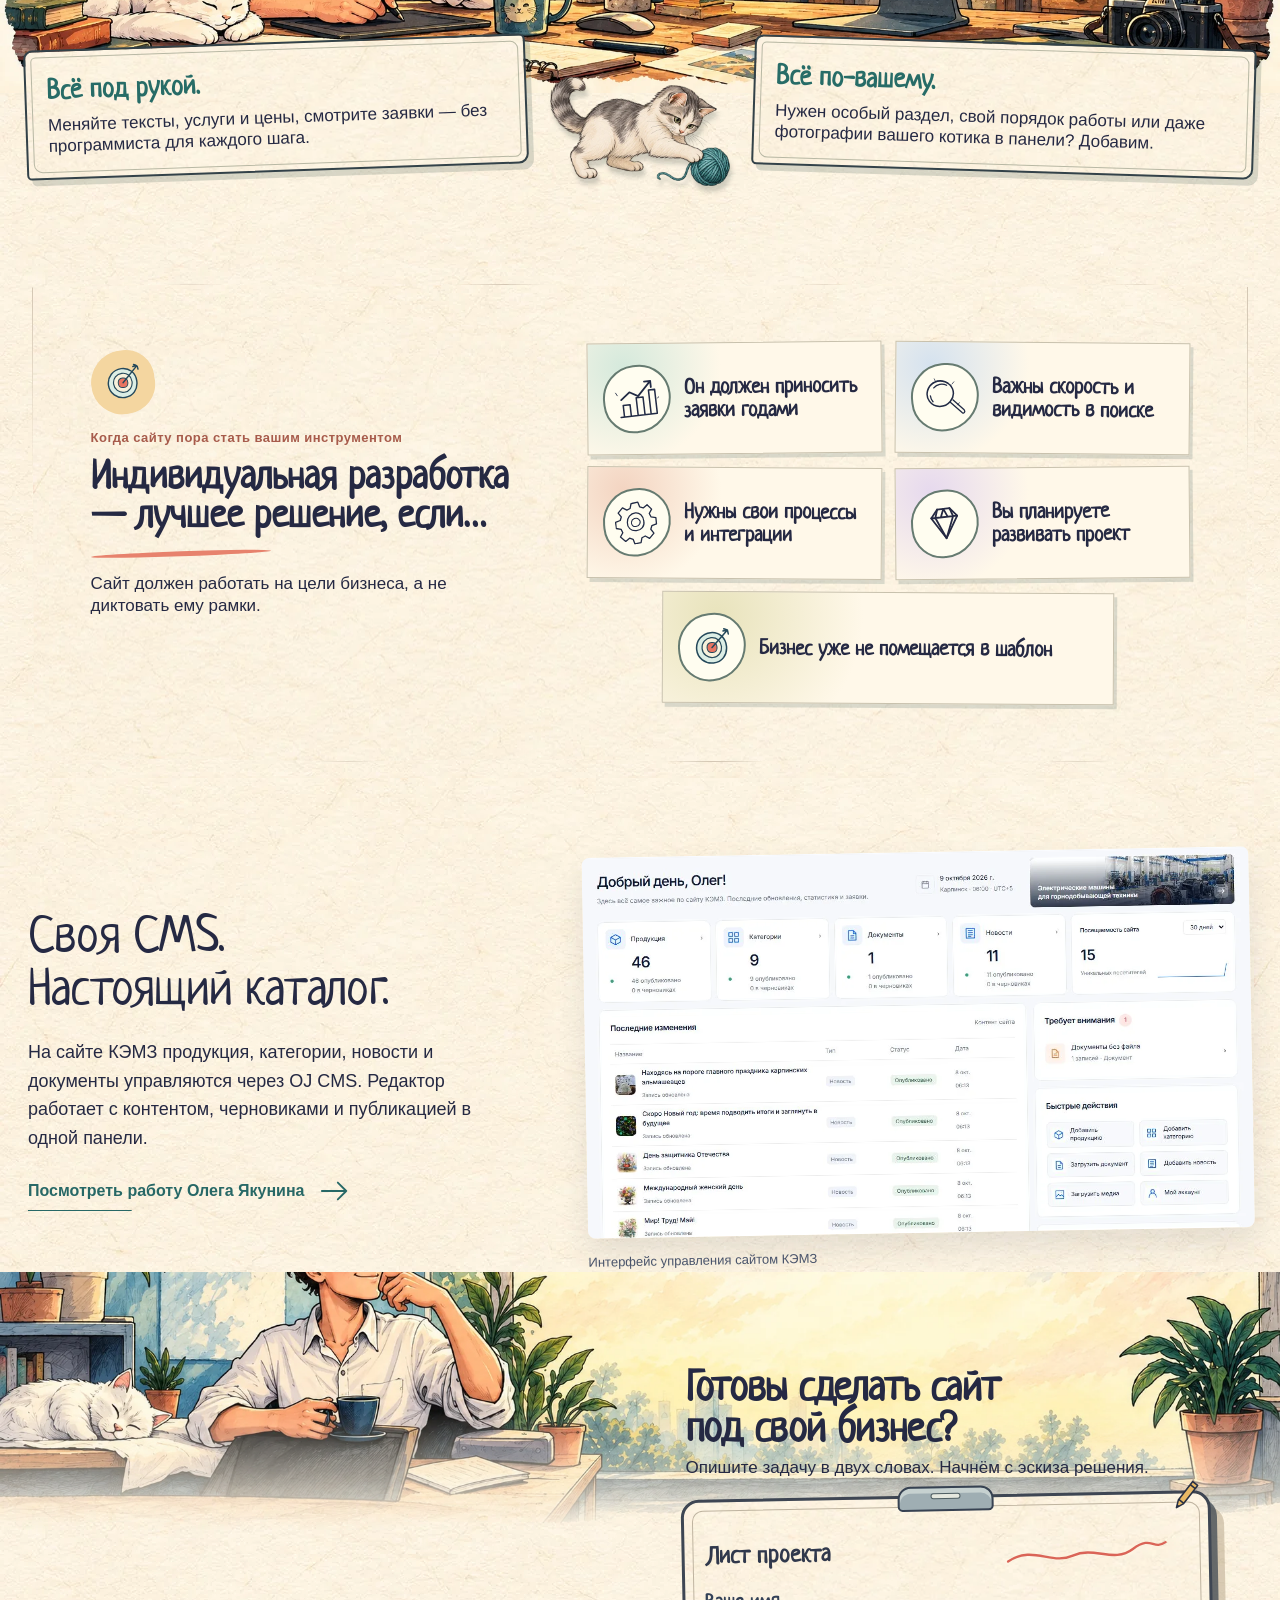
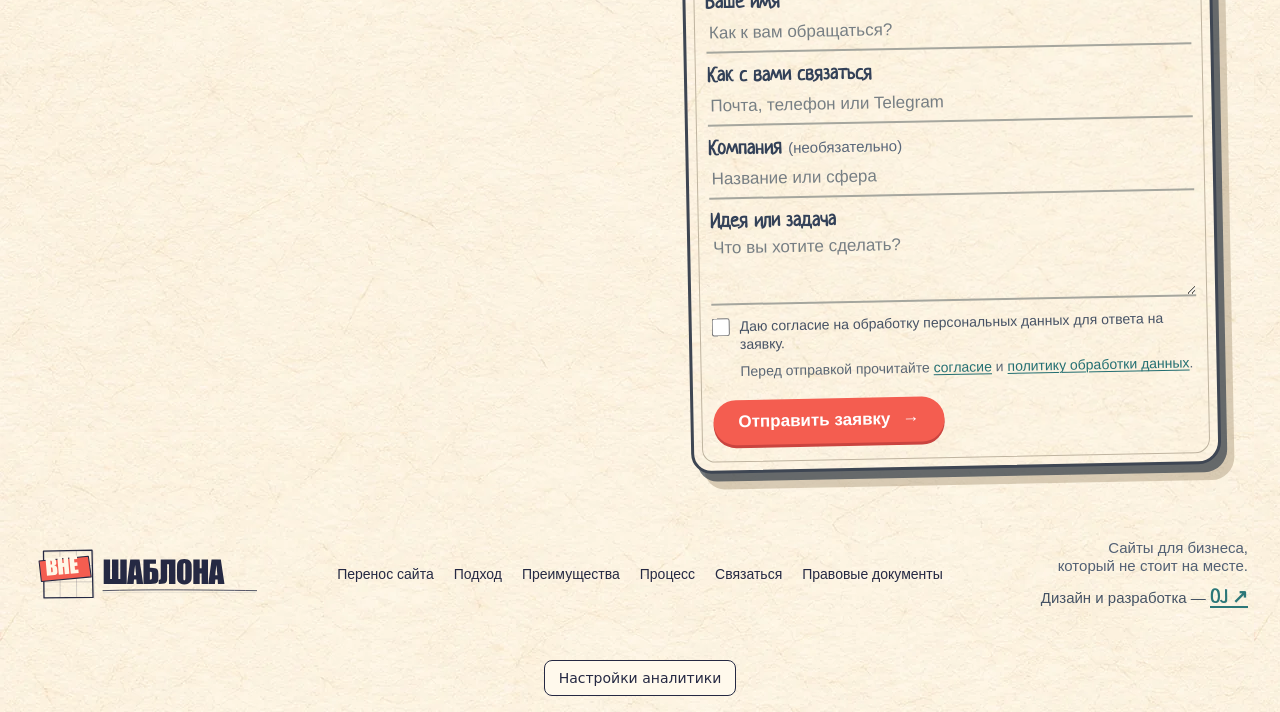
==== commit d0e0fdf1: "Add dedicated Tilda and WordPress migration pages" ====
--- a/index.html
+++ b/index.html
@@ -5,16 +5,16 @@
     <meta name="viewport" content="width=device-width, initial-scale=1" />
     <meta
       name="description"
-      content="Индивидуальная разработка быстрых сайтов под задачи бизнеса: свой дизайн, нужные интеграции, удобное управление и пространство для роста."
+      content="Собственный сайт вместо ограничений Tilda и WordPress: перенос, индивидуальная разработка, удобная CMS и нужные интеграции. Быстрее, гибче и под вашим контролем."
     />
     <meta name="theme-color" content="#f6ecd9" />
     <meta name="yandex-verification" content="816e2409775b183c" />
-    <title>Индивидуальная разработка сайтов для бизнеса — ВНЕ ШАБЛОНА</title>
+    <title>Сайт без ограничений Tilda и WordPress — ВНЕ ШАБЛОНА</title>
     <link rel="canonical" href="https://vneshablona.ru/" />
     <meta property="og:type" content="website" />
     <meta property="og:locale" content="ru_RU" />
     <meta property="og:site_name" content="ВНЕ ШАБЛОНА" />
-    <meta property="og:title" content="Индивидуальная разработка сайтов для бизнеса — ВНЕ ШАБЛОНА" />
+    <meta property="og:title" content="Сайт без ограничений Tilda и WordPress — ВНЕ ШАБЛОНА" />
     <meta property="og:description" content="Быстрые сайты под задачи бизнеса: свой дизайн, нужные интеграции и пространство для роста." />
     <meta property="og:url" content="https://vneshablona.ru/" />
     <meta property="og:image" content="https://vneshablona.ru/assets/hero-wide-2k-v8.webp" />
@@ -31,6 +31,7 @@
     <link rel="preload" as="image" type="image/webp" media="(min-width: 951px)" imagesrcset="/assets/hero-wide-2k-v8.webp 1831w, /assets/hero-wide-2k-v8-hd.webp 3662w" imagesizes="(min-width: 1638px) 2560px, 156.3vw" fetchpriority="high" />
     <link rel="preload" as="font" type="font/woff2" href="/assets/fonts/Neucha-Regular.woff2" crossorigin />
     <link rel="stylesheet" href="/site.css?v=mobile-perf-1" />
+    <link rel="stylesheet" href="/services.css" />
     <script src="/script.js" defer></script>
     <link rel="stylesheet" href="/analytics.css" />
     <script src="/analytics.js" defer></script>
@@ -58,7 +59,7 @@
         </button>
 
         <nav class="site-nav" id="site-nav" aria-label="Навигация по странице">
-          <a href="#story">История</a>
+          <a href="/uslugi/">Перенос сайта</a>
           <a href="#approach">Подход</a>
           <a href="#benefits">Преимущества</a>
           <a href="#process">Процесс</a>
@@ -172,6 +173,7 @@
 
       <section class="benefits section-paper" id="benefits" aria-labelledby="benefits-title"><div class="section-inner benefits__layout"><div class="section-heading"><h2 id="benefits-title">Почему индивидуальная разработка — лучшее решение для растущего бизнеса</h2><p>Вы получаете не просто сайт, а гибкий инструмент, который помогает развивать бизнес.</p></div><div class="benefits__list"><article><span class="benefit-mark" aria-hidden="true">↗</span><h3>Быстрее в работе</h3><p>Чистый код и продуманная структура позволяют сайту быть отзывчивым и не тратить ресурсы на лишнее.</p></article><article><span class="benefit-mark" aria-hidden="true">◎</span><h3>Лучше для SEO</h3><p>Мы закладываем технически правильную основу, чтобы ваш сайт было проще продвигать в поиске.</p></article><article><span class="benefit-mark" aria-hidden="true">✳</span><h3>Выгоднее в долгую</h3><p>Вы не платите за лишние решения и обходите стороной затраты на постоянные доработки ненужных плагинов.</p></article><article><span class="benefit-mark" aria-hidden="true">◇</span><h3>Полная гибкость</h3><p>Дизайн, логика и интеграции подстраиваются под ваши задачи по мере роста проекта.</p></article><article><span class="benefit-mark" aria-hidden="true">⬡</span><h3>Безопаснее</h3><p>Доступы, данные и обновления остаются под вашим контролем.</p></article></div></div></section>
 
+      <!-- migration-start --><section class="migration-home section-paper section-paper--blue" id="migration" aria-labelledby="migration-title"><div class="section-inner"><div class="section-heading"><h2 id="migration-title">Сайт вырос из шаблона?<br />Пора переезжать.</h2><p>Перенесём нужное на собственный код. Дизайн, контент, CMS и заявки будут работать на ваш бизнес.</p></div><div class="migration-routes"><a class="migration-route" href="/uslugi/perenos-saita-s-tilda/"><div><h3>Перенос сайта с Tilda</h3><p>Сохранить нужное, пересобрать формы и CMS, выйти из ограничений конструктора.</p><span class="service-text-link">Посмотреть состав работ <svg viewBox="0 0 32 24" width="32" height="24" aria-hidden="true"><path d="M2 12h26M19 3l9 9-9 9" fill="none" stroke="currentColor" stroke-width="2" stroke-linecap="round" stroke-linejoin="round"/></svg></span></div><img src="/assets/process-planning-v2.webp" width="1620" height="971" alt="" loading="lazy" /></a><a class="migration-route" href="/uslugi/pererabotka-saita-na-wordpress/"><div><h3>Переработка сайта на WordPress</h3><p>Разобрать зависимости, убрать лишние плагины и перенести контент на свою основу.</p><span class="service-text-link">Посмотреть состав работ <svg viewBox="0 0 32 24" width="32" height="24" aria-hidden="true"><path d="M2 12h26M19 3l9 9-9 9" fill="none" stroke="currentColor" stroke-width="2" stroke-linecap="round" stroke-linejoin="round"/></svg></span></div><img src="/assets/process-build-v2.webp" width="1583" height="994" alt="" loading="lazy" /></a></div><p class="migration-home__more"><a class="service-text-link" href="/uslugi/">Как устроен перенос сайта <svg viewBox="0 0 32 24" width="32" height="24" aria-hidden="true"><path d="M2 12h26M19 3l9 9-9 9" fill="none" stroke="currentColor" stroke-width="2" stroke-linecap="round" stroke-linejoin="round"/></svg></a></p></div></section><!-- migration-end -->
       <section class="process section-paper" id="process" aria-labelledby="process-title"><div class="section-inner"><div class="section-heading"><h2 id="process-title">Как мы работаем</h2><p>Спокойный и понятный процесс — от задачи до запуска.</p></div><div class="process-grid"><article><span class="process__number">1</span><img src="/assets/process-discovery-v2.webp" width="1617" height="973" loading="lazy" alt="Владелец бизнеса обдумывает идею за ноутбуком." /><h3>Погружаемся<br />в ваш бизнес</h3></article><article><span class="process__number">2</span><img src="/assets/process-planning-v2.webp" width="1620" height="971" loading="lazy" alt="На бумаге нарисована структура будущего сайта." /><h3>Проектируем<br />решение</h3></article><article><span class="process__number">3</span><img src="/assets/process-build-v2.webp" width="1583" height="994" loading="lazy" alt="Разрабатываем и проверяем сайт на компьютере и телефоне." /><h3>Разрабатываем<br />и тестируем</h3></article><article><span class="process__number">4</span><img src="/assets/process-launch-v2.webp" width="1584" height="993" loading="lazy" alt="Владелец отправляет бумажный самолётик как символ запуска сайта." /><h3>Запускаем<br />и поддерживаем</h3></article></div><p class="hand-note process__note">Никакой суеты. Только то, что нужно вашему бизнесу.</p></div></section>
 
       <section class="race section-paper" id="speed" aria-labelledby="race-title"><div class="race__road"><picture><source media="(max-width: 700px)" srcset="/assets/race-shared-road-mobile.webp" type="image/webp" width="1024" height="1536" /><img src="/assets/race-shared-road-tall.webp" width="1942" height="809" loading="lazy" alt="Фургон с коробками, тяжёлый грузовик и лёгкий красный кабриолет едут друг за другом по одной дороге в одном направлении." /></picture><h2 class="race__road-title" id="race-title">Без лишнего груза сайт просто быстрее</h2><div class="race__explain"><article><h3>Конструктор</h3><p>Везёт готовые блоки, даже когда они вам не нужны.</p></article><article><h3>Перегруженный сайт</h3><p>Плагины и скрипты добавляют лишний вес.</p></article><article><h3>Индивидуальный сайт</h3><p>Только нужный код — быстрее путь к заявке.</p></article></div></div><div class="section-inner">
@@ -195,6 +197,7 @@
 
       <section class="honest section-paper" id="honest" aria-labelledby="honest-title"><div class="section-inner honest__spread"><div class="honest__intro"><img src="/assets/icon-target.svg" width="80" height="80" alt="" /><p class="eyebrow">Когда сайту пора стать вашим инструментом</p><h2 id="honest-title">Индивидуальная разработка — лучшее решение, если…</h2><p>Сайт должен работать на цели бизнеса, а не диктовать ему рамки.</p></div><ul class="honest__reasons"><li><span><img src="/assets/icon-growth.svg" width="54" height="54" alt="" /></span><strong>Он должен приносить заявки годами</strong></li><li><span><img src="/assets/icon-search.svg" width="54" height="54" alt="" /></span><strong>Важны скорость и видимость в поиске</strong></li><li><span><img src="/assets/icon-gear.svg" width="54" height="54" alt="" /></span><strong>Нужны свои процессы и интеграции</strong></li><li><span><img src="/assets/icon-diamond.svg" width="54" height="54" alt="" /></span><strong>Вы планируете развивать проект</strong></li><li><span><img src="/assets/icon-target.svg" width="54" height="54" alt="" /></span><strong>Бизнес уже не помещается в шаблон</strong></li></ul></div></section>
 
+      <!-- migration-proof-start --><section class="service-proof section-inner" aria-labelledby="proof-title"><div><h2 id="proof-title">Своя CMS.<br />Настоящий каталог.</h2><p>На сайте КЭМЗ продукция, категории, новости и документы управляются через OJ CMS. Редактор работает с контентом, черновиками и публикацией в одной панели.</p><a class="service-text-link" href="https://jakuninoleg.dev/ru/work/aokemz">Посмотреть работу Олега Якунина <svg viewBox="0 0 32 24" width="32" height="24" aria-hidden="true"><path d="M2 12h26M19 3l9 9-9 9" fill="none" stroke="currentColor" stroke-width="2" stroke-linecap="round" stroke-linejoin="round"/></svg></a></div><figure><img src="/assets/kemz-cms.webp" width="1265" height="723" loading="lazy" alt="Панель OJ CMS сайта КЭМЗ: продукция, категории, новости и последние изменения" /><figcaption>Интерфейс управления сайтом КЭМЗ</figcaption></figure></section><!-- migration-proof-end -->
       <section class="contact" id="contact" aria-labelledby="contact-title">
         <div class="contact__inner">
           <img class="contact__art" src="/assets/contact-studio-extended.webp" width="1899" height="828" loading="lazy" alt="Владелец бизнеса с чашкой кофе в уютной мастерской, рядом спит кот." />
@@ -232,6 +235,6 @@
       </section>
     </main>
 
-    <footer class="site-footer"><div class="section-inner site-footer__inner"><a class="brand brand--footer" href="#top" aria-label="ВНЕ ШАБЛОНА — наверх"><img src="/assets/logo-vne-shablona.svg" width="920" height="200" alt="ВНЕ ШАБЛОНА" /></a><nav aria-label="Навигация внизу страницы"><a href="#story">История</a><a href="#approach">Подход</a><a href="#benefits">Преимущества</a><a href="#process">Процесс</a><a href="#contact">Связаться</a><a href="/legal/">Правовые документы</a></nav><div class="site-footer__end"><p>Сайты для бизнеса,<br />который не стоит на месте.</p><p class="site-footer__credit">Дизайн и разработка — <a href="https://jakuninoleg.dev/ru" target="_blank" rel="noopener noreferrer">OJ ↗</a></p></div></div></footer>
+    <footer class="site-footer"><div class="section-inner site-footer__inner"><a class="brand brand--footer" href="#top" aria-label="ВНЕ ШАБЛОНА — наверх"><img src="/assets/logo-vne-shablona.svg" width="920" height="200" alt="ВНЕ ШАБЛОНА" /></a><nav aria-label="Навигация внизу страницы"><a href="/uslugi/">Перенос сайта</a><a href="#approach">Подход</a><a href="#benefits">Преимущества</a><a href="#process">Процесс</a><a href="#contact">Связаться</a><a href="/legal/">Правовые документы</a></nav><div class="site-footer__end"><p>Сайты для бизнеса,<br />который не стоит на месте.</p><p class="site-footer__credit">Дизайн и разработка — <a href="https://jakuninoleg.dev/ru" target="_blank" rel="noopener noreferrer">OJ ↗</a></p></div></div></footer>
   </body>
 </html>
--- a/services.css
+++ b/services.css
@@ -0,0 +1,89 @@
+/* Extend the existing paper / illustrated workshop; keep the homepage stage intact. */
+:root{--service-link:#276866;--service-action:#b63930}
+.service-page{--color-teal:#276866;--color-teal-hover:#205856;font-family:Arial,sans-serif;font-size:18px;line-height:1.65}
+.service-page .site-header__inner{width:min(100% - 56px,1360px)}
+.service-page .site-header{position:relative;inset:auto;transform:none;background:transparent}
+.service-page h1,.service-page h2,.migration-home h2,.service-proof h2{font-family:var(--font-headline);font-weight:400;line-height:1.03;letter-spacing:-.015em;text-wrap:balance}
+.service-page h1{font-size:clamp(48px,6vw,88px);max-width:14ch;margin:0 0 28px}
+.service-page h2,.service-proof h2{font-size:clamp(38px,4vw,62px);margin:0 0 24px}
+.service-page h3{font-family:var(--font-headline);font-size:30px;font-weight:400;line-height:1.12;margin:0 0 14px}
+.service-page p{margin:0 0 20px;max-width:70ch}
+.service-page .section-inner{max-width:1320px}
+.service-page main{overflow:clip}
+.service-page section[id],.service-page aside[id]{scroll-margin-top:100px}
+.service-page .pill-button{background:var(--service-action);box-shadow:0 3px 0 #882e28;min-height:54px;white-space:normal;text-align:center;font-family:Arial,sans-serif;font-size:17px;padding:12px 26px;line-height:1.3}
+.service-page .pill-button:hover{background:#a02f27}
+.service-page .pill-button svg{flex:0 0 28px;width:28px}
+.service-breadcrumbs{display:flex;align-items:center;flex-wrap:wrap;gap:10px;font-size:14px;padding-block:28px;color:#414960;line-height:1.4}
+.service-breadcrumbs a{text-underline-offset:5px}
+.service-hero{display:grid;grid-template-columns:1fr 1fr;gap:clamp(24px,4vw,72px);align-items:center;padding-block:30px 82px}
+.service-hero__lead{font-size:19px;line-height:1.65;max-width:51ch!important}
+.service-hero figure{margin:0;transform:rotate(1.5deg)}
+.service-hero figure img{display:block;width:100%;height:auto;mix-blend-mode:multiply}
+.service-hero figcaption{font-family:var(--font-headline);font-size:24px;text-align:center;color:#343d50;margin-top:12px}
+.service-hero__down{display:block;width:fit-content;margin-top:22px;text-underline-offset:5px;font-size:15px;color:var(--service-link)}
+.service-section-intro{display:grid;grid-template-columns:1fr 1fr;gap:clamp(24px,5vw,80px);margin-bottom:42px}
+.service-section-intro h2{max-width:16ch}
+.service-scope__list{display:grid;grid-template-columns:1fr 1fr;column-gap:clamp(30px,6vw,100px)}
+.service-scope__list article{padding:26px 0 18px;border-top:1px solid #8aaca5}
+.service-scope__list p{font-size:17px}
+.service-feature,.service-price{display:grid;grid-template-columns:1fr 1fr;gap:clamp(24px,6vw,100px);padding-block:90px}
+.service-feature h2{max-width:18ch}
+.service-text-link{display:inline-flex;align-items:center;gap:16px;position:relative;width:fit-content;max-width:100%;text-decoration:none;font-family:Arial,sans-serif;font-size:16px;line-height:1.5;font-weight:700;color:var(--service-link);padding-bottom:8px}
+.service-text-link::after{content:"";position:absolute;left:0;bottom:0;width:100%;height:1px;background:currentColor;transform:scaleX(.32);transform-origin:left;transition:transform .25s cubic-bezier(.22,1,.36,1)}
+.service-text-link svg{flex:0 0 30px;transition:transform .25s cubic-bezier(.22,1,.36,1)}
+.service-text-link:hover::after,.service-text-link:focus-visible::after{transform:scaleX(1)}
+.service-text-link:hover svg,.service-text-link:focus-visible svg{transform:translateX(5px)}
+.service-process ol{display:grid;grid-template-columns:repeat(3,1fr);gap:40px;counter-reset:move;padding:0;list-style:none;margin:40px 0 0}
+.service-process li{counter-increment:move;border-top:1px solid #94a58c;padding-top:22px}
+.service-process li::before{content:"Шаг " counter(move);display:block;font-family:var(--font-headline);font-size:24px;color:#405d59;margin-bottom:16px}
+.service-process p{font-size:17px}
+.service-proof{display:grid;grid-template-columns:.85fr 1.15fr;gap:clamp(26px,5vw,80px);align-items:center;padding-block:90px}
+.service-proof p{font-family:Arial,sans-serif;font-size:18px;line-height:1.6;max-width:54ch;margin:0 0 26px}
+.service-proof figure{margin:0;transform:rotate(-1deg)}
+.service-proof figure img{display:block;width:100%;height:auto;border-radius:8px;box-shadow:0 16px 30px #2529431c}
+.service-proof figcaption{font-family:Arial,sans-serif;font-size:13px;line-height:1.5;margin-top:14px;color:#49546b}
+.service-price{padding-top:36px}
+.service-faq__layout{display:grid;grid-template-columns:.7fr 1.3fr;gap:60px}
+.service-faq details{border-bottom:1px solid #99b8b0}
+.service-faq summary{display:flex;justify-content:space-between;gap:20px;align-items:baseline;list-style:none;font-weight:700;cursor:pointer;padding:22px 0;line-height:1.5;font-size:18px}
+.service-faq summary::-webkit-details-marker{display:none}
+.service-faq summary span{font-size:26px;line-height:1;color:#276866;transition:transform .2s ease}
+.service-faq details[open] summary span{transform:rotate(45deg)}
+.service-faq details p{font-size:17px;padding-right:28px}
+.service-related{padding-block:46px;border-bottom:1px solid #c9bca4}
+.service-related>a{display:flex;align-items:center;justify-content:space-between;font-family:var(--font-headline);font-size:32px;text-decoration:none;gap:24px}
+.service-related p{font-size:16px;margin-top:24px}
+.service-related p a{text-underline-offset:5px;color:var(--service-link)}
+.service-contact{display:grid;grid-template-columns:.9fr 1.1fr;gap:clamp(30px,6vw,100px);padding-block:100px}
+.service-contact__note{font-family:var(--font-headline);font-size:25px;transform:rotate(-2deg);margin-top:34px!important;color:#405d59}
+.service-form{background:#fff8eb;padding:clamp(22px,3vw,42px);border-radius:14px;box-shadow:0 15px 35px #49382214}
+.service-page .contact__form{font-family:Arial,sans-serif}
+.service-page .contact__form label{font-size:16px;line-height:1.5}
+.service-page .contact__form input,.service-page .contact__form textarea{font-size:17px;line-height:1.5;font-family:Arial,sans-serif;color:#252943;caret-color:#b63930}
+.service-page .contact__form input::placeholder,.service-page .contact__form textarea::placeholder{color:#5d6170;opacity:1}
+.service-page .contact__form textarea{min-height:120px}
+.service-page .contact__consent{align-items:flex-start}
+.service-page .contact__consent input{width:20px;height:20px;flex:0 0 20px;accent-color:var(--service-link);margin-top:2px}
+.service-page .contact__consent span{font-size:14px;line-height:1.5}
+.service-page .contact__legal-links{font-size:13px;line-height:1.65}
+.service-page .site-footer p{font-family:var(--font-body)}
+.skip-service{position:absolute;z-index:100;top:12px;left:16px;padding:12px 18px;background:#fff8eb;color:#252943;transform:translateY(-150%)}
+.skip-service:focus{transform:translateY(0)}
+.service-catalog-intro{padding-block:38px 35px;max-width:1100px!important}
+.service-catalog-intro h1{font-size:clamp(50px,7vw,96px);max-width:16ch}
+.service-catalog-intro p{font-size:21px;max-width:62ch}
+.migration-routes{display:grid;grid-template-columns:1fr 1fr;gap:40px}
+.migration-routes>h2{grid-column:1/-1;margin:0 0 5px}
+.migration-route{display:flex;flex-direction:column;color:var(--color-ink);text-decoration:none;overflow:hidden;border-top:2px solid #698f87;padding-top:26px}
+.migration-route h3{font-family:var(--font-headline);font-size:clamp(30px,3vw,42px);line-height:1.08;font-weight:400;margin:0 0 15px;text-wrap:balance}
+.migration-route p{font-family:Arial,sans-serif;font-size:17px;line-height:1.6;max-width:52ch;margin:0 0 20px}
+.migration-route>img{display:block;object-fit:contain;width:100%;height:auto;aspect-ratio:1.85;mix-blend-mode:multiply;transition:transform .3s cubic-bezier(.22,1,.36,1);margin-top:24px}
+.migration-route:hover>img{transform:translateY(-5px)}
+.migration-route:hover .service-text-link::after{transform:scaleX(1)}
+.migration-route:hover .service-text-link svg{transform:translateX(5px)}
+.migration-home__more{margin:36px 0 0}
+::selection{background:#efb494;color:#252943}
+@media(max-width:1100px){.service-page .site-header__inner{width:calc(100% - 32px)}.service-hero{padding-top:16px}.service-page .site-nav a{font-size:18px}.service-page .site-nav__cta{font-size:17px}.service-page .site-header{background:var(--color-paper)}}
+@media(max-width:760px){.service-page .section-inner,.migration-home .section-inner,.service-proof.section-inner{width:calc(100% - 36px)}.service-breadcrumbs{font-size:12px;padding-block:24px 16px}.service-hero{grid-template-columns:1fr;padding-block:16px 54px;gap:28px}.service-page h1{font-size:clamp(46px,10vw,70px);max-width:14ch;margin-bottom:22px}.service-hero__lead{font-size:17px}.service-hero figure{max-width:560px;margin:auto}.service-hero figcaption{font-size:21px}.service-section-intro,.service-feature,.service-price,.service-proof,.service-faq__layout,.service-contact{grid-template-columns:1fr;gap:26px}.service-scope__list{grid-template-columns:1fr}.service-section-intro{margin-bottom:20px}.service-feature,.service-proof{padding-block:60px}.service-price{padding-block:12px 60px}.service-process ol{grid-template-columns:1fr;gap:18px;margin-top:22px}.service-process li{padding-top:18px}.service-process li::before{margin-bottom:8px}.service-faq__layout{gap:10px}.service-faq summary{font-size:16px}.service-faq details p{font-size:16px;padding-right:0}.service-related>a{font-size:28px}.service-contact{padding-block:65px}.service-contact__note{margin-top:20px!important}.service-page .contact__form input,.service-page .contact__form textarea{font-size:16px}.service-catalog-intro{padding-block:20px 36px}.service-catalog-intro p{font-size:18px}.migration-routes{grid-template-columns:1fr;gap:38px}.migration-route h3{font-size:35px}.migration-route>img{margin-top:16px}.service-proof p{font-size:17px}.service-page .service-contact h2{margin-bottom:20px}}
+@media(prefers-reduced-motion:reduce){.migration-route>img,.service-text-link svg,.service-text-link::after,.service-faq summary span{transition:none}.migration-route:hover>img{transform:none}}
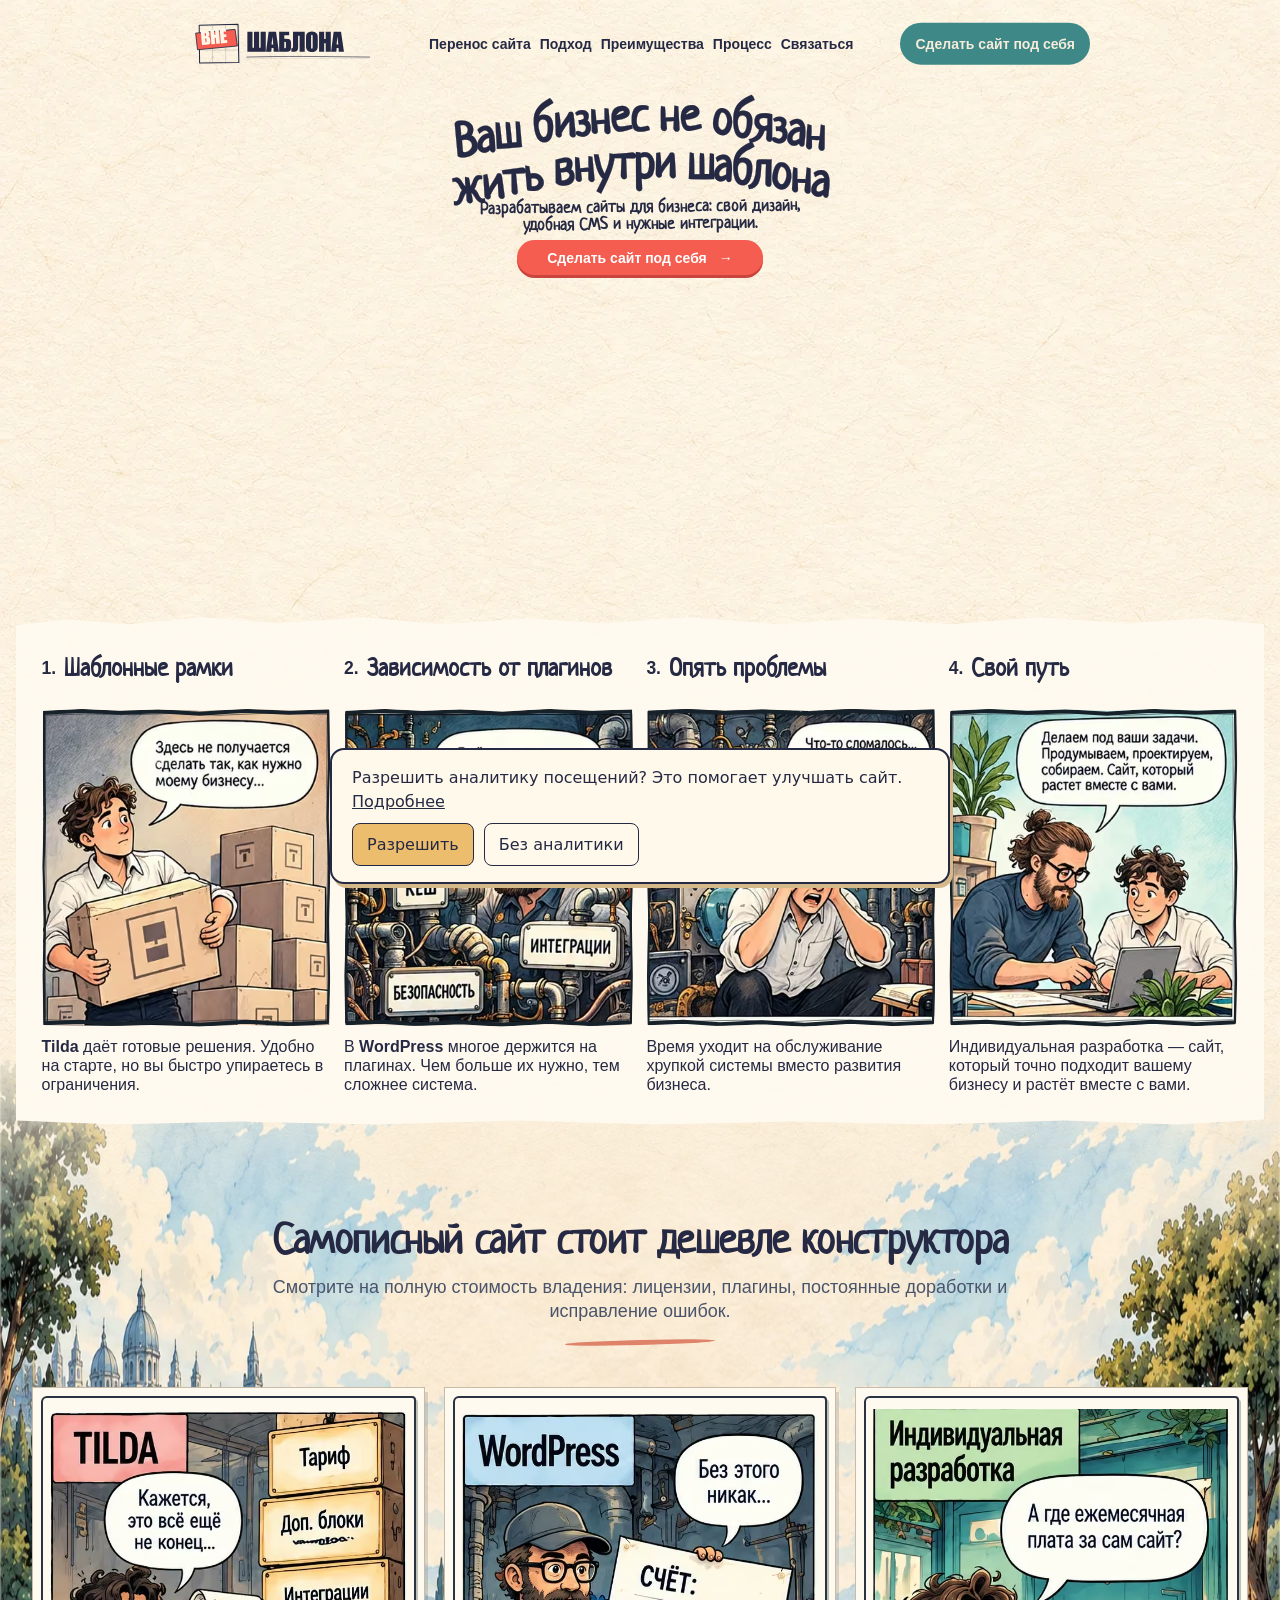
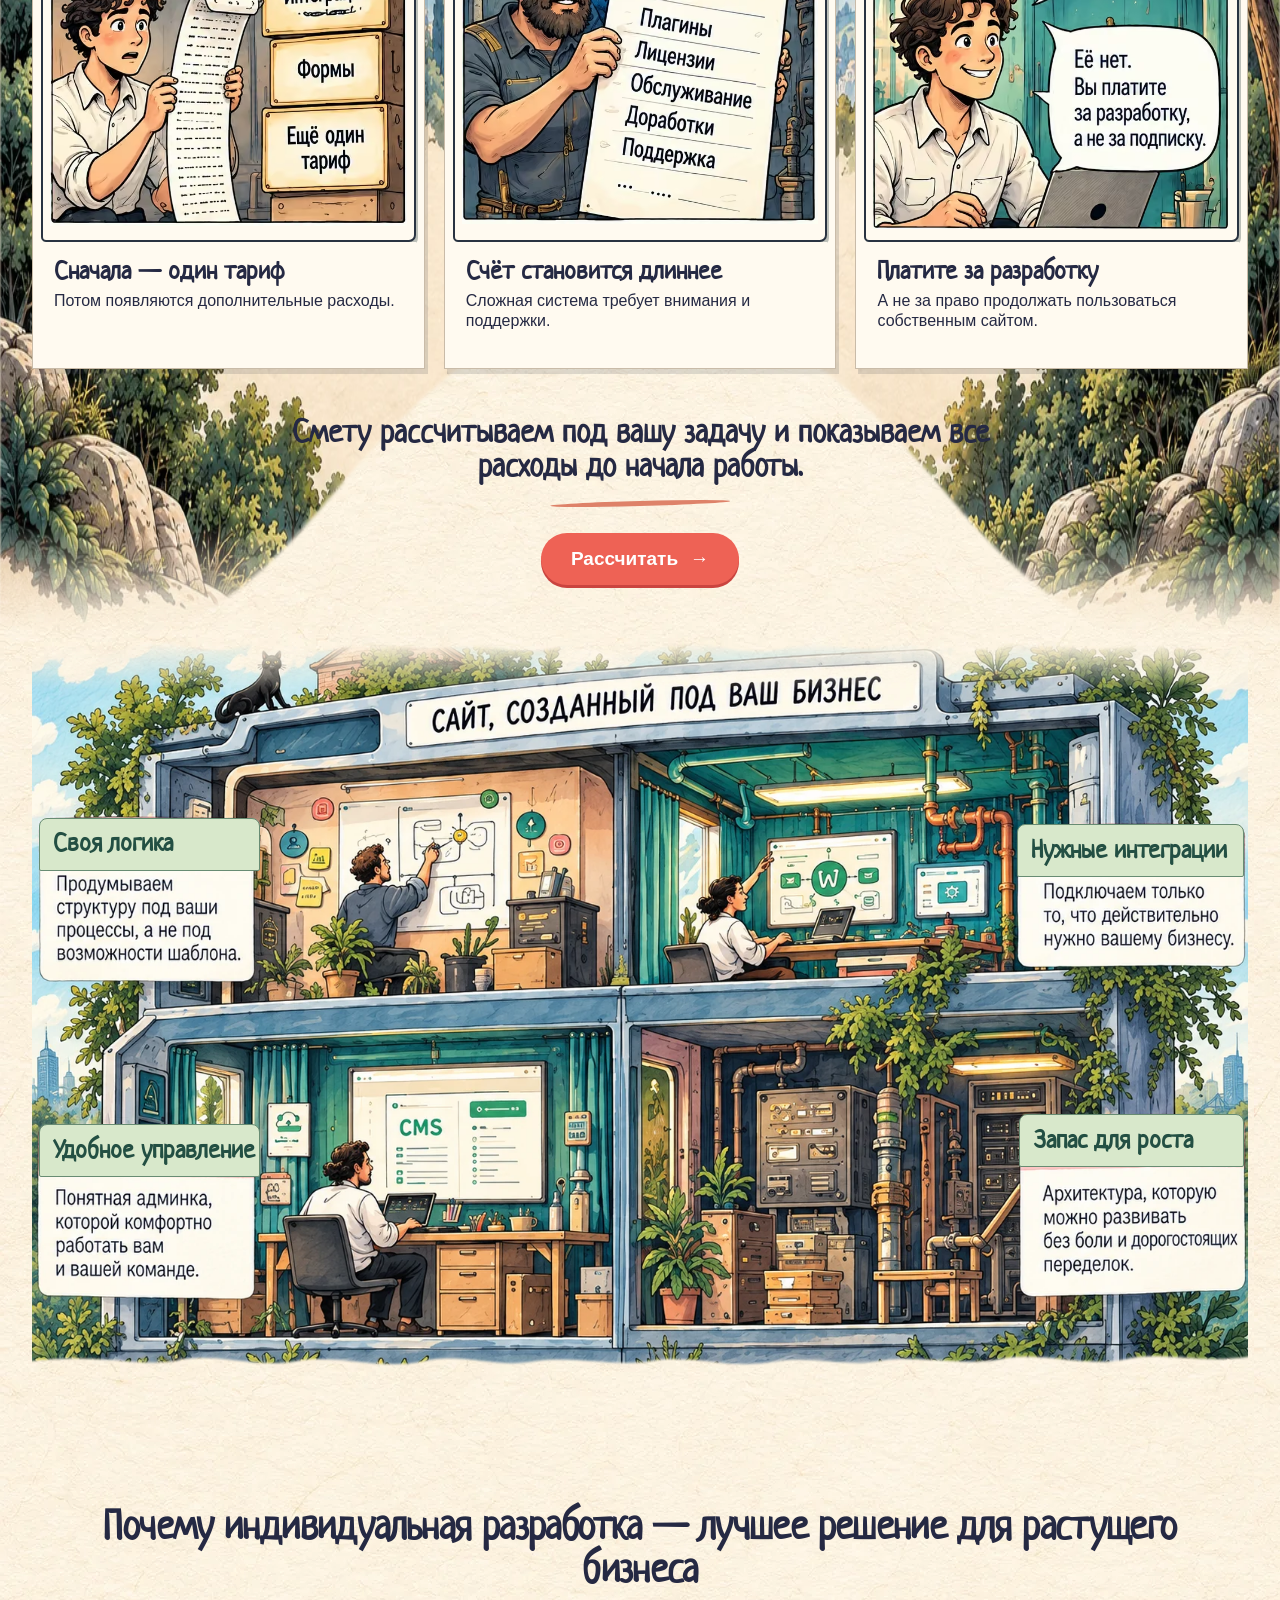
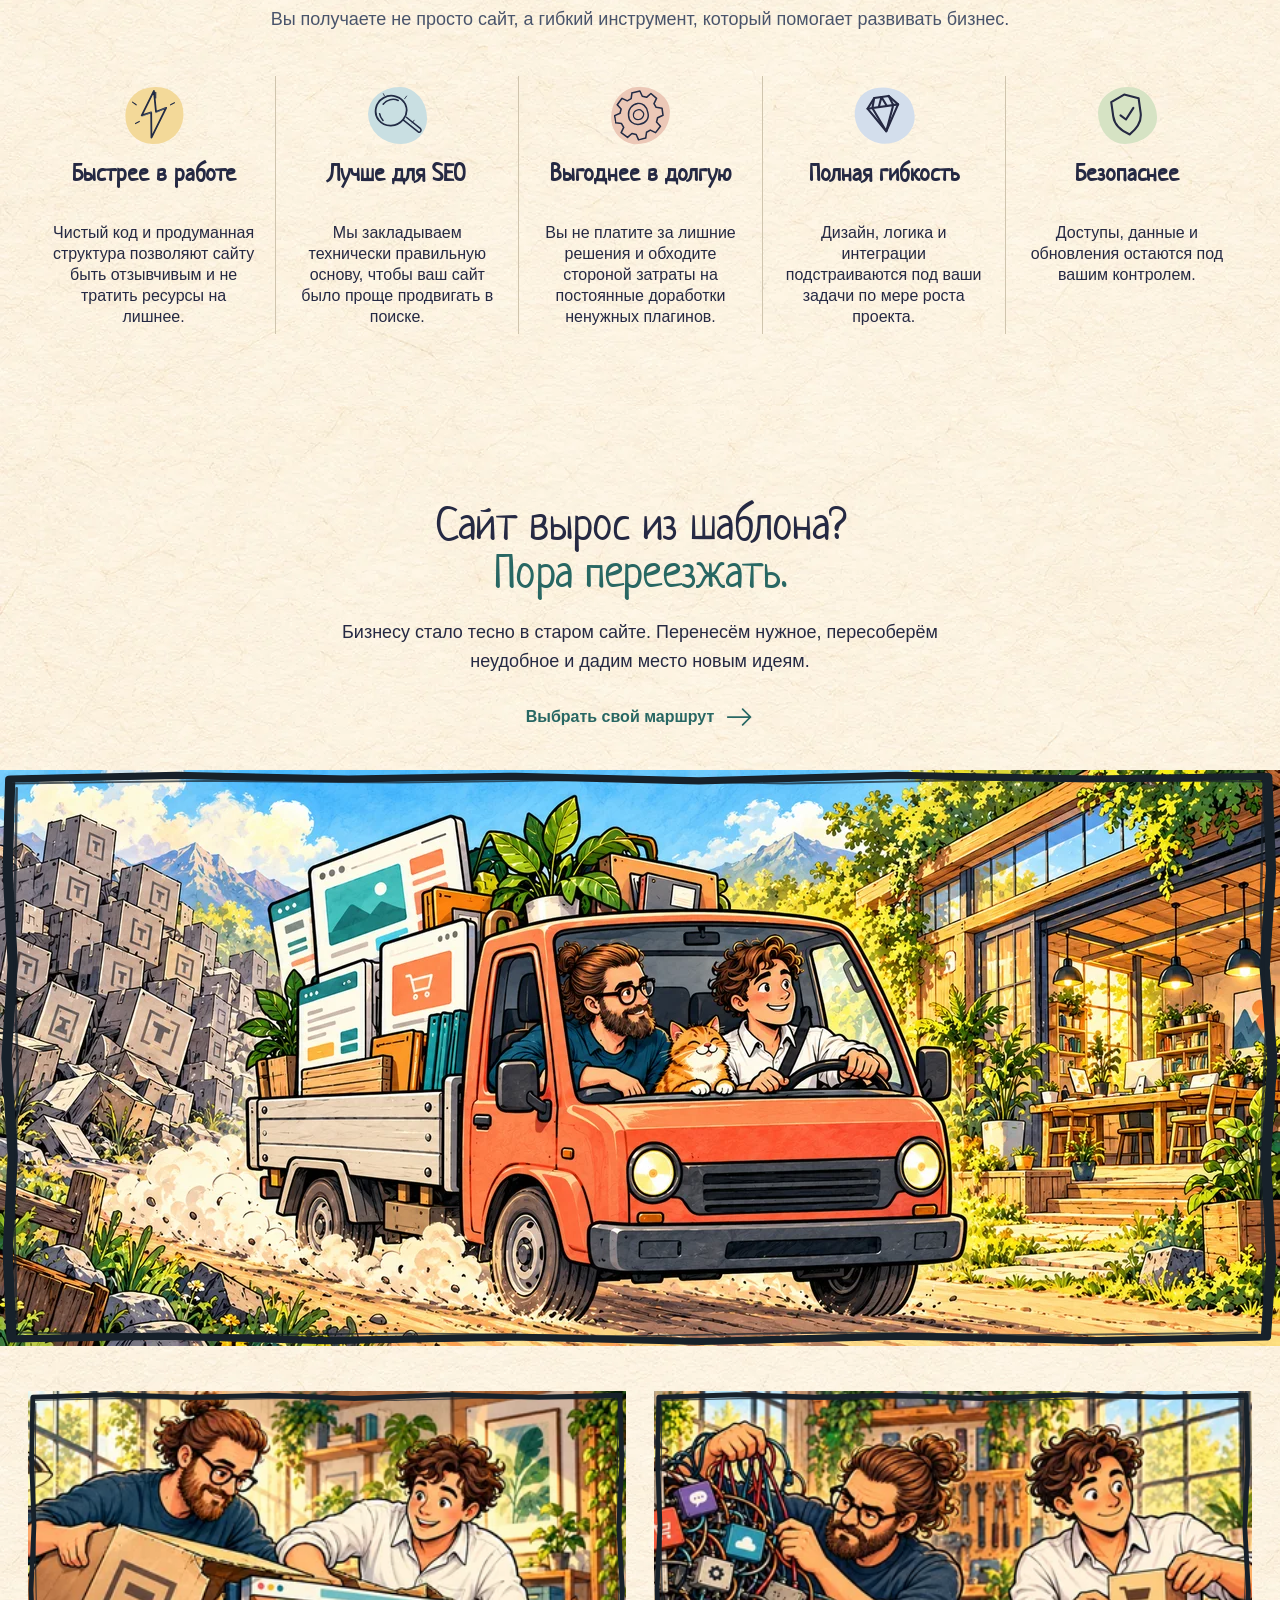
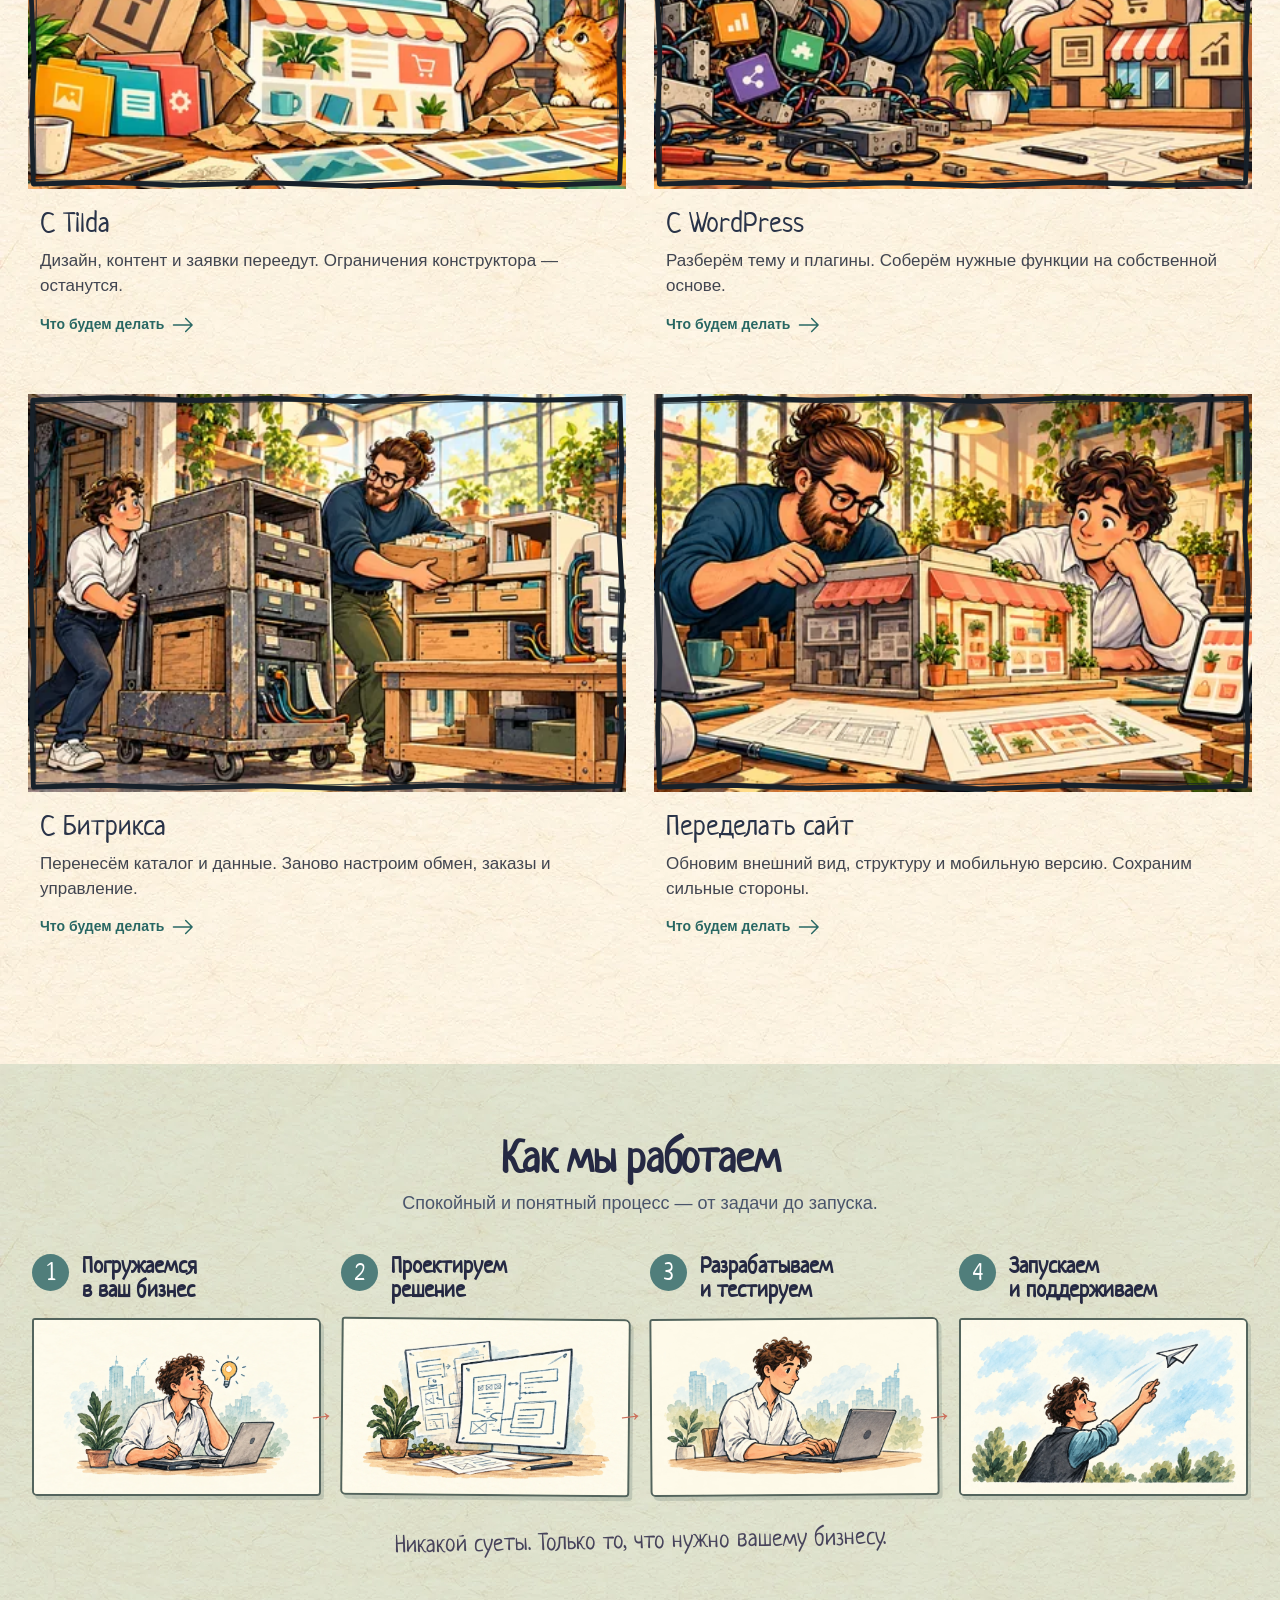
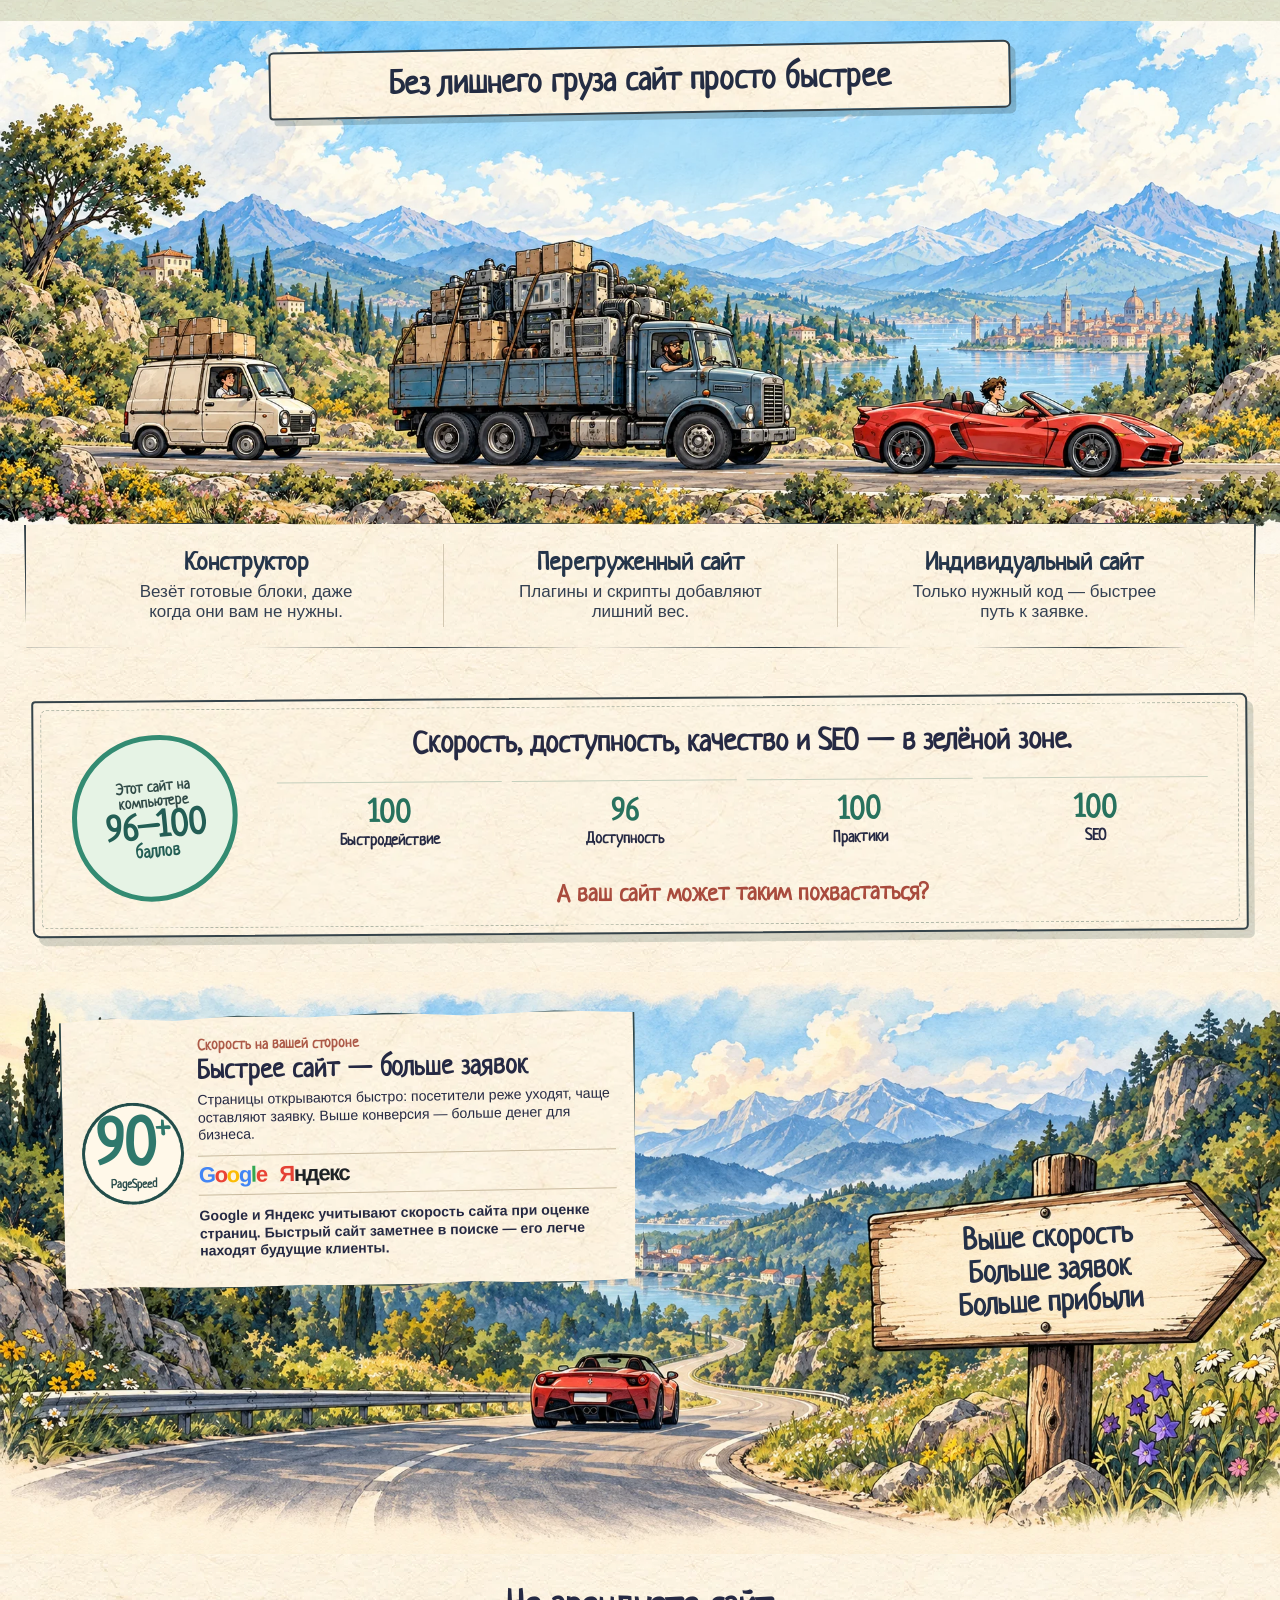
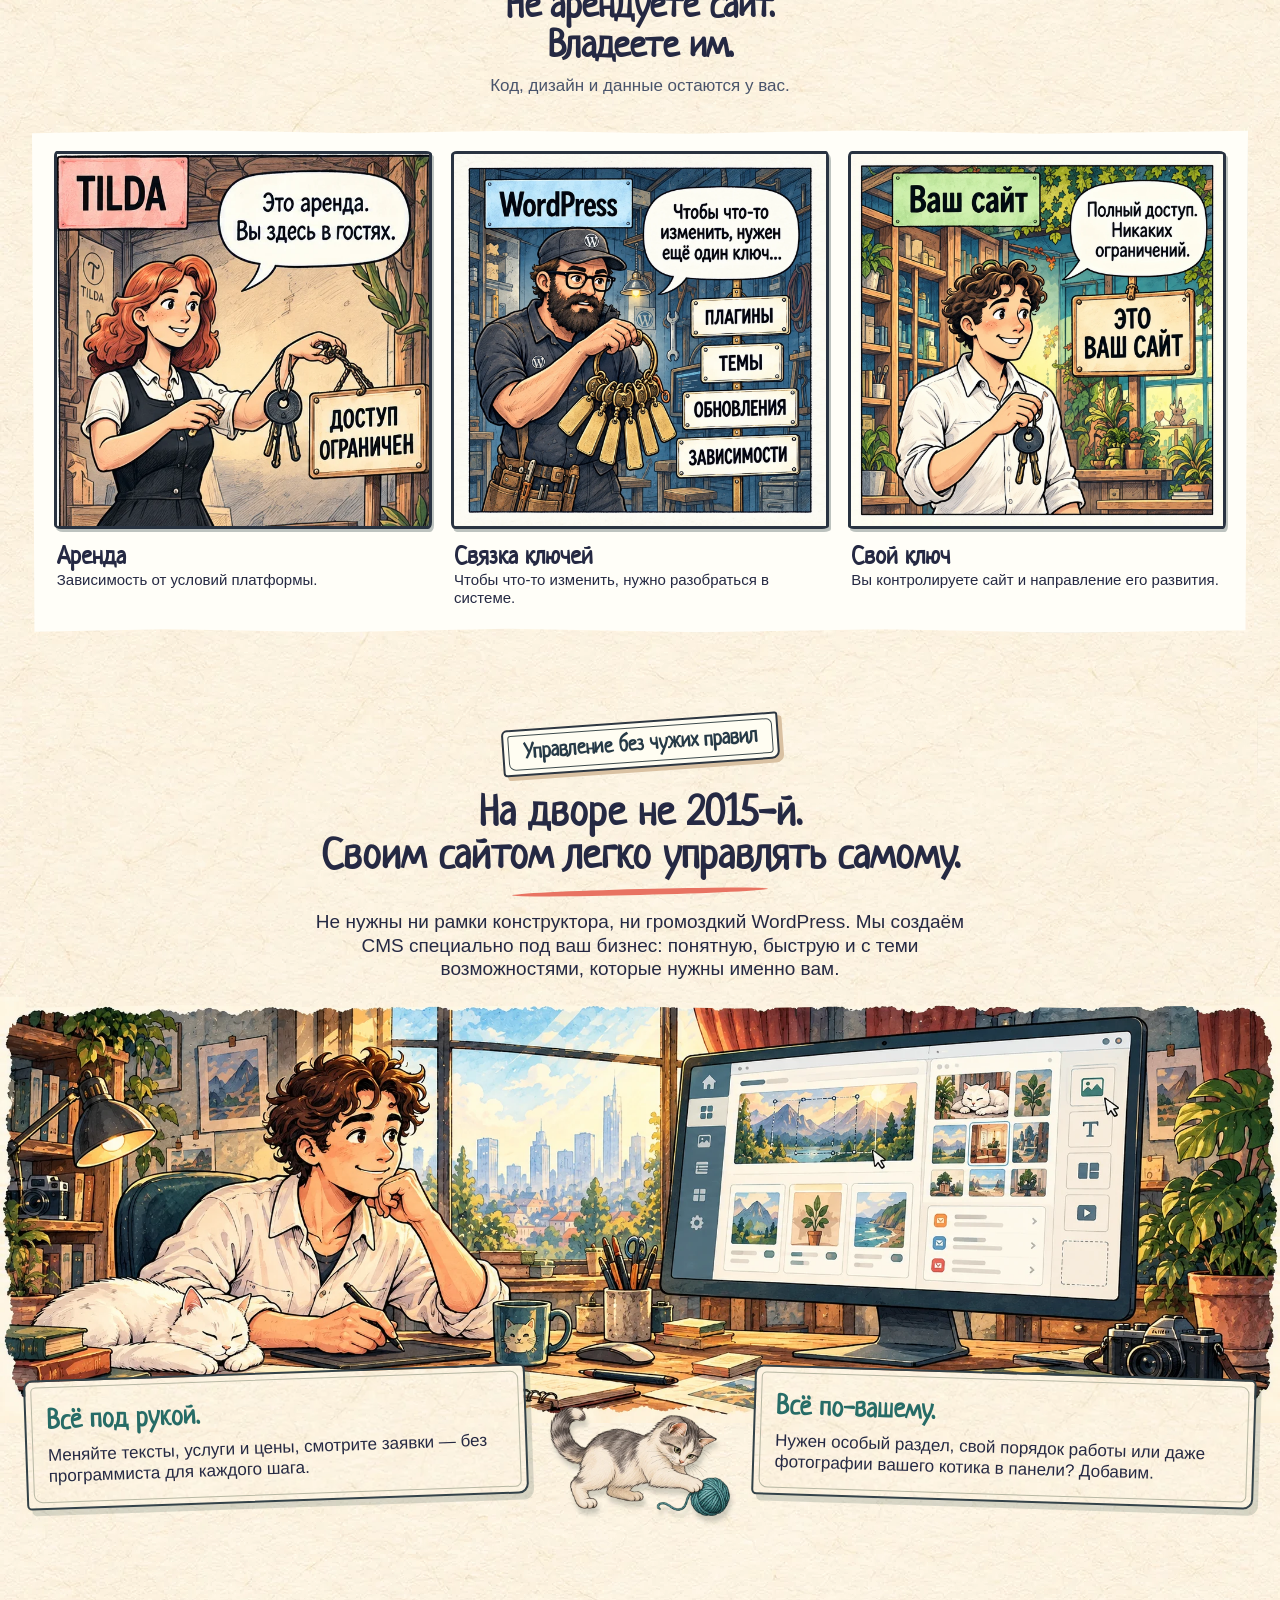
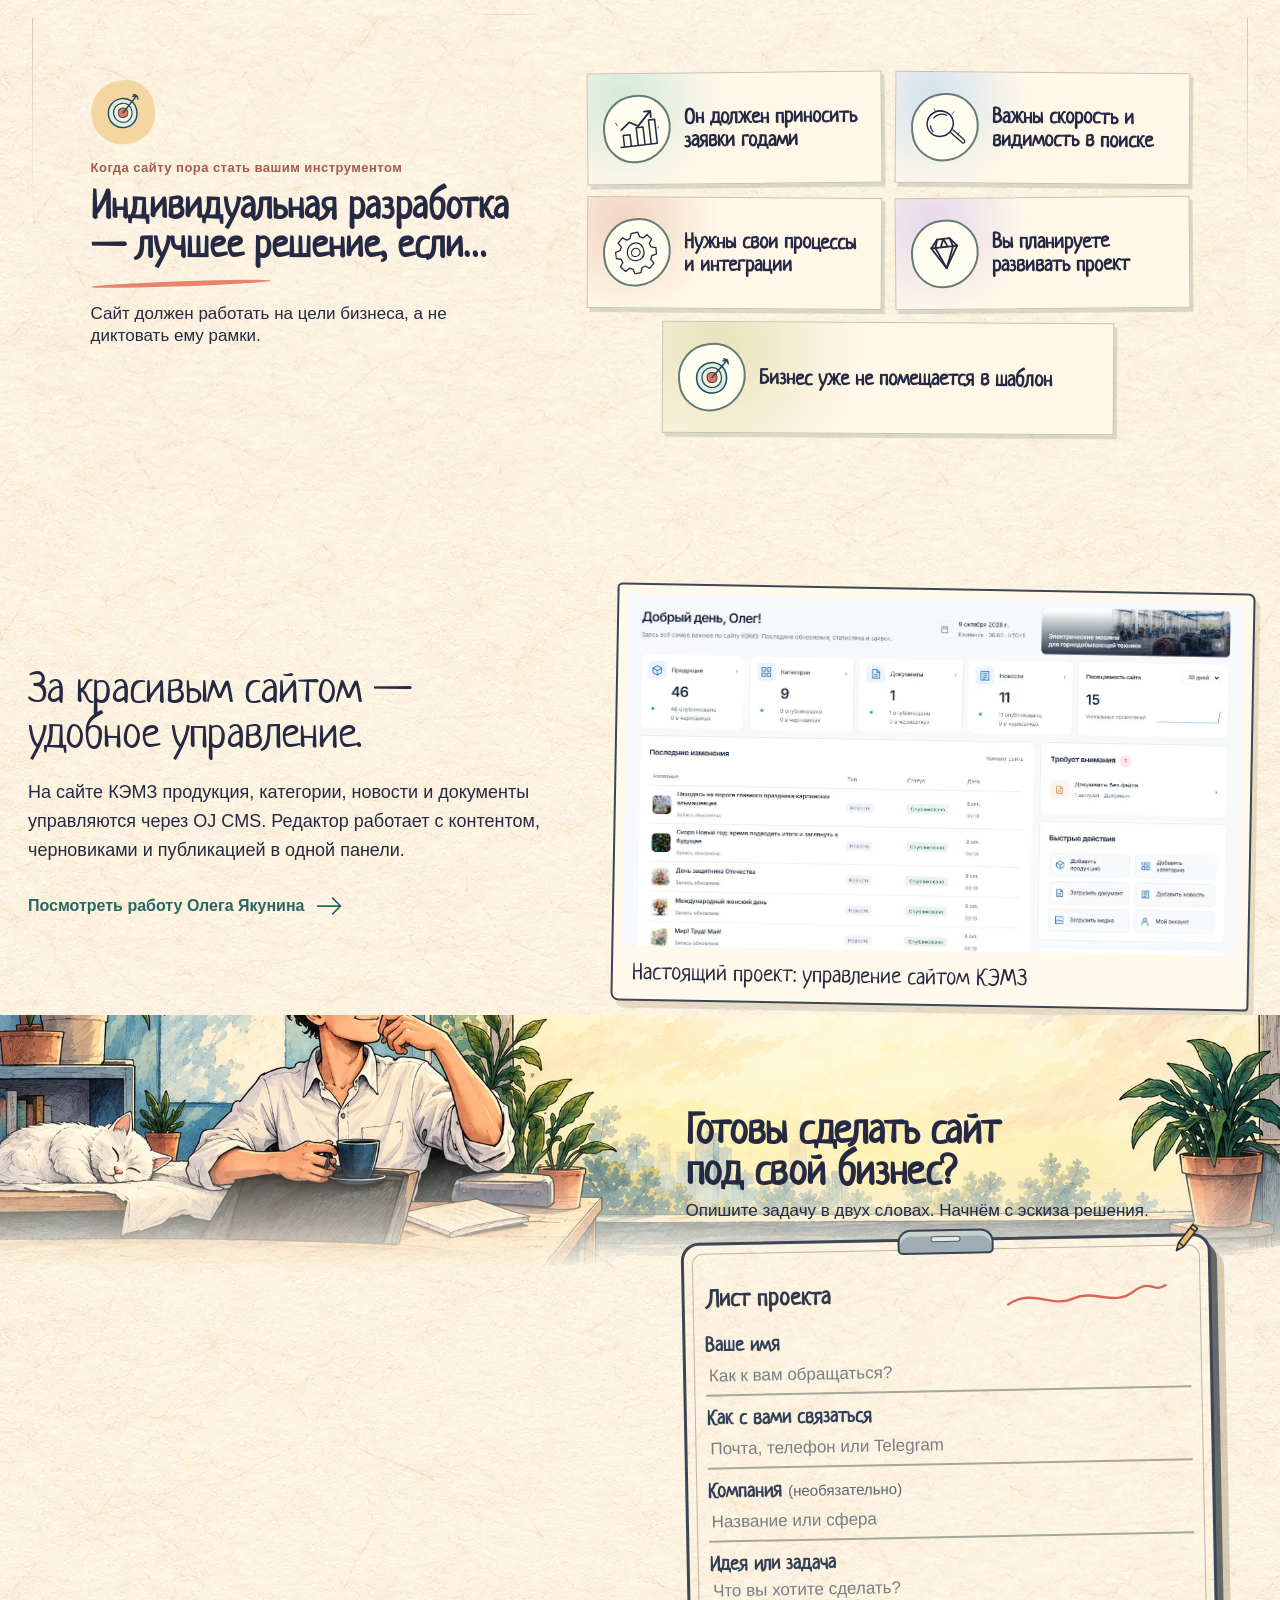
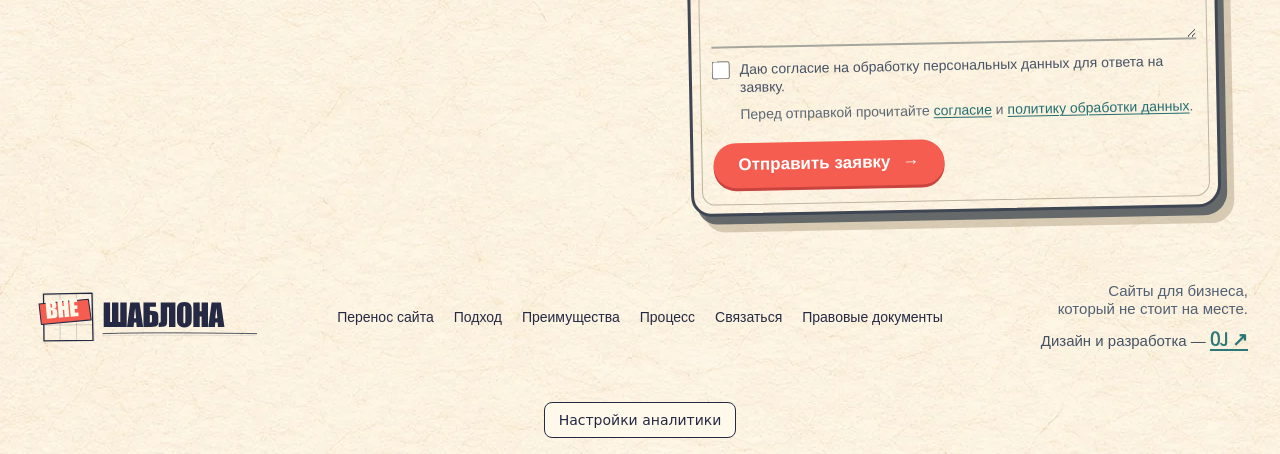
==== commit 2d8e5dfa: "Expand migration services and integrate full-width comic illustrations" ====
--- a/index.html
+++ b/index.html
@@ -31,7 +31,7 @@
     <link rel="preload" as="image" type="image/webp" media="(min-width: 951px)" imagesrcset="/assets/hero-wide-2k-v8.webp 1831w, /assets/hero-wide-2k-v8-hd.webp 3662w" imagesizes="(min-width: 1638px) 2560px, 156.3vw" fetchpriority="high" />
     <link rel="preload" as="font" type="font/woff2" href="/assets/fonts/Neucha-Regular.woff2" crossorigin />
     <link rel="stylesheet" href="/site.css?v=mobile-perf-1" />
-    <link rel="stylesheet" href="/services.css" />
+    <link rel="stylesheet" href="/services.css?v=comic-2" />
     <script src="/script.js" defer></script>
     <link rel="stylesheet" href="/analytics.css" />
     <script src="/analytics.js" defer></script>
@@ -173,7 +173,7 @@
 
       <section class="benefits section-paper" id="benefits" aria-labelledby="benefits-title"><div class="section-inner benefits__layout"><div class="section-heading"><h2 id="benefits-title">Почему индивидуальная разработка — лучшее решение для растущего бизнеса</h2><p>Вы получаете не просто сайт, а гибкий инструмент, который помогает развивать бизнес.</p></div><div class="benefits__list"><article><span class="benefit-mark" aria-hidden="true">↗</span><h3>Быстрее в работе</h3><p>Чистый код и продуманная структура позволяют сайту быть отзывчивым и не тратить ресурсы на лишнее.</p></article><article><span class="benefit-mark" aria-hidden="true">◎</span><h3>Лучше для SEO</h3><p>Мы закладываем технически правильную основу, чтобы ваш сайт было проще продвигать в поиске.</p></article><article><span class="benefit-mark" aria-hidden="true">✳</span><h3>Выгоднее в долгую</h3><p>Вы не платите за лишние решения и обходите стороной затраты на постоянные доработки ненужных плагинов.</p></article><article><span class="benefit-mark" aria-hidden="true">◇</span><h3>Полная гибкость</h3><p>Дизайн, логика и интеграции подстраиваются под ваши задачи по мере роста проекта.</p></article><article><span class="benefit-mark" aria-hidden="true">⬡</span><h3>Безопаснее</h3><p>Доступы, данные и обновления остаются под вашим контролем.</p></article></div></div></section>
 
-      <!-- migration-start --><section class="migration-home section-paper section-paper--blue" id="migration" aria-labelledby="migration-title"><div class="section-inner"><div class="section-heading"><h2 id="migration-title">Сайт вырос из шаблона?<br />Пора переезжать.</h2><p>Перенесём нужное на собственный код. Дизайн, контент, CMS и заявки будут работать на ваш бизнес.</p></div><div class="migration-routes"><a class="migration-route" href="/uslugi/perenos-saita-s-tilda/"><div><h3>Перенос сайта с Tilda</h3><p>Сохранить нужное, пересобрать формы и CMS, выйти из ограничений конструктора.</p><span class="service-text-link">Посмотреть состав работ <svg viewBox="0 0 32 24" width="32" height="24" aria-hidden="true"><path d="M2 12h26M19 3l9 9-9 9" fill="none" stroke="currentColor" stroke-width="2" stroke-linecap="round" stroke-linejoin="round"/></svg></span></div><img src="/assets/process-planning-v2.webp" width="1620" height="971" alt="" loading="lazy" /></a><a class="migration-route" href="/uslugi/pererabotka-saita-na-wordpress/"><div><h3>Переработка сайта на WordPress</h3><p>Разобрать зависимости, убрать лишние плагины и перенести контент на свою основу.</p><span class="service-text-link">Посмотреть состав работ <svg viewBox="0 0 32 24" width="32" height="24" aria-hidden="true"><path d="M2 12h26M19 3l9 9-9 9" fill="none" stroke="currentColor" stroke-width="2" stroke-linecap="round" stroke-linejoin="round"/></svg></span></div><img src="/assets/process-build-v2.webp" width="1583" height="994" alt="" loading="lazy" /></a></div><p class="migration-home__more"><a class="service-text-link" href="/uslugi/">Как устроен перенос сайта <svg viewBox="0 0 32 24" width="32" height="24" aria-hidden="true"><path d="M2 12h26M19 3l9 9-9 9" fill="none" stroke="currentColor" stroke-width="2" stroke-linecap="round" stroke-linejoin="round"/></svg></a></p></div></section><!-- migration-end -->
+      <!-- migration-start --><section class="migration-home" id="migration" aria-labelledby="migration-title"><div class="migration-intro"><div class="migration-intro__copy section-inner"><h2 id="migration-title">Сайт вырос из шаблона?<br /><em>Пора переезжать.</em></h2><p>Бизнесу стало тесно в старом сайте. Перенесём нужное, пересоберём неудобное и дадим место новым идеям.</p><a class="service-text-link" href="/uslugi/">Выбрать свой маршрут <svg viewBox="0 0 32 24" width="32" height="24" aria-hidden="true"><path d="M2 12h26M19 3l9 9-9 9" fill="none" stroke="currentColor" stroke-width="2" stroke-linecap="round" stroke-linejoin="round"/></svg></a></div><figure class="service-panorama"><div class="service-panorama__frame"><img src="/assets/service-migration.webp" srcset="/assets/service-migration-640.webp 640w, /assets/service-migration-1280.webp 1280w, /assets/service-migration.webp 1870w" sizes="100vw" width="1870" height="841" alt="Владелец бизнеса, разработчик и кот перевозят сайт из коробок конструктора в открытую мастерскую" loading="lazy" decoding="async" /></div></figure></div><div class="section-inner"><div class="migration-routes"><a class="migration-route" href="/uslugi/perenos-saita-s-tilda/"><div class="migration-route__art"><img src="/assets/service-tilda.webp" srcset="/assets/service-tilda-640.webp 640w, /assets/service-tilda-1280.webp 1280w, /assets/service-tilda.webp 1870w" sizes="(max-width: 760px) 100vw, (max-width: 1500px) 48vw, 700px" width="1870" height="841" alt="" loading="lazy" decoding="async" /></div><div class="migration-route__copy"><h3>С Tilda</h3><p>Дизайн, контент и заявки переедут. Ограничения конструктора — останутся.</p><span class="service-text-link">Что будем делать <svg viewBox="0 0 32 24" width="32" height="24" aria-hidden="true"><path d="M2 12h26M19 3l9 9-9 9" fill="none" stroke="currentColor" stroke-width="2" stroke-linecap="round" stroke-linejoin="round"/></svg></span></div></a><a class="migration-route" href="/uslugi/pererabotka-saita-na-wordpress/"><div class="migration-route__art"><img src="/assets/service-wordpress.webp" srcset="/assets/service-wordpress-640.webp 640w, /assets/service-wordpress-1280.webp 1280w, /assets/service-wordpress.webp 1870w" sizes="(max-width: 760px) 100vw, (max-width: 1500px) 48vw, 700px" width="1870" height="841" alt="" loading="lazy" decoding="async" /></div><div class="migration-route__copy"><h3>С WordPress</h3><p>Разберём тему и плагины. Соберём нужные функции на собственной основе.</p><span class="service-text-link">Что будем делать <svg viewBox="0 0 32 24" width="32" height="24" aria-hidden="true"><path d="M2 12h26M19 3l9 9-9 9" fill="none" stroke="currentColor" stroke-width="2" stroke-linecap="round" stroke-linejoin="round"/></svg></span></div></a><a class="migration-route" href="/uslugi/perenos-saita-s-bitriks/"><div class="migration-route__art"><img src="/assets/service-bitrix.webp" srcset="/assets/service-bitrix-640.webp 640w, /assets/service-bitrix-1280.webp 1280w, /assets/service-bitrix.webp 1870w" sizes="(max-width: 760px) 100vw, (max-width: 1500px) 48vw, 700px" width="1870" height="841" alt="" loading="lazy" decoding="async" /></div><div class="migration-route__copy"><h3>С Битрикса</h3><p>Перенесём каталог и данные. Заново настроим обмен, заказы и управление.</p><span class="service-text-link">Что будем делать <svg viewBox="0 0 32 24" width="32" height="24" aria-hidden="true"><path d="M2 12h26M19 3l9 9-9 9" fill="none" stroke="currentColor" stroke-width="2" stroke-linecap="round" stroke-linejoin="round"/></svg></span></div></a><a class="migration-route" href="/uslugi/peredelka-i-redizain-saita/"><div class="migration-route__art"><img src="/assets/service-redesign.webp" srcset="/assets/service-redesign-640.webp 640w, /assets/service-redesign-1280.webp 1280w, /assets/service-redesign.webp 1869w" sizes="(max-width: 760px) 100vw, (max-width: 1500px) 48vw, 700px" width="1869" height="842" alt="" loading="lazy" decoding="async" /></div><div class="migration-route__copy"><h3>Переделать сайт</h3><p>Обновим внешний вид, структуру и мобильную версию. Сохраним сильные стороны.</p><span class="service-text-link">Что будем делать <svg viewBox="0 0 32 24" width="32" height="24" aria-hidden="true"><path d="M2 12h26M19 3l9 9-9 9" fill="none" stroke="currentColor" stroke-width="2" stroke-linecap="round" stroke-linejoin="round"/></svg></span></div></a></div></div></section><!-- migration-end -->
       <section class="process section-paper" id="process" aria-labelledby="process-title"><div class="section-inner"><div class="section-heading"><h2 id="process-title">Как мы работаем</h2><p>Спокойный и понятный процесс — от задачи до запуска.</p></div><div class="process-grid"><article><span class="process__number">1</span><img src="/assets/process-discovery-v2.webp" width="1617" height="973" loading="lazy" alt="Владелец бизнеса обдумывает идею за ноутбуком." /><h3>Погружаемся<br />в ваш бизнес</h3></article><article><span class="process__number">2</span><img src="/assets/process-planning-v2.webp" width="1620" height="971" loading="lazy" alt="На бумаге нарисована структура будущего сайта." /><h3>Проектируем<br />решение</h3></article><article><span class="process__number">3</span><img src="/assets/process-build-v2.webp" width="1583" height="994" loading="lazy" alt="Разрабатываем и проверяем сайт на компьютере и телефоне." /><h3>Разрабатываем<br />и тестируем</h3></article><article><span class="process__number">4</span><img src="/assets/process-launch-v2.webp" width="1584" height="993" loading="lazy" alt="Владелец отправляет бумажный самолётик как символ запуска сайта." /><h3>Запускаем<br />и поддерживаем</h3></article></div><p class="hand-note process__note">Никакой суеты. Только то, что нужно вашему бизнесу.</p></div></section>
 
       <section class="race section-paper" id="speed" aria-labelledby="race-title"><div class="race__road"><picture><source media="(max-width: 700px)" srcset="/assets/race-shared-road-mobile.webp" type="image/webp" width="1024" height="1536" /><img src="/assets/race-shared-road-tall.webp" width="1942" height="809" loading="lazy" alt="Фургон с коробками, тяжёлый грузовик и лёгкий красный кабриолет едут друг за другом по одной дороге в одном направлении." /></picture><h2 class="race__road-title" id="race-title">Без лишнего груза сайт просто быстрее</h2><div class="race__explain"><article><h3>Конструктор</h3><p>Везёт готовые блоки, даже когда они вам не нужны.</p></article><article><h3>Перегруженный сайт</h3><p>Плагины и скрипты добавляют лишний вес.</p></article><article><h3>Индивидуальный сайт</h3><p>Только нужный код — быстрее путь к заявке.</p></article></div></div><div class="section-inner">
@@ -197,7 +197,7 @@
 
       <section class="honest section-paper" id="honest" aria-labelledby="honest-title"><div class="section-inner honest__spread"><div class="honest__intro"><img src="/assets/icon-target.svg" width="80" height="80" alt="" /><p class="eyebrow">Когда сайту пора стать вашим инструментом</p><h2 id="honest-title">Индивидуальная разработка — лучшее решение, если…</h2><p>Сайт должен работать на цели бизнеса, а не диктовать ему рамки.</p></div><ul class="honest__reasons"><li><span><img src="/assets/icon-growth.svg" width="54" height="54" alt="" /></span><strong>Он должен приносить заявки годами</strong></li><li><span><img src="/assets/icon-search.svg" width="54" height="54" alt="" /></span><strong>Важны скорость и видимость в поиске</strong></li><li><span><img src="/assets/icon-gear.svg" width="54" height="54" alt="" /></span><strong>Нужны свои процессы и интеграции</strong></li><li><span><img src="/assets/icon-diamond.svg" width="54" height="54" alt="" /></span><strong>Вы планируете развивать проект</strong></li><li><span><img src="/assets/icon-target.svg" width="54" height="54" alt="" /></span><strong>Бизнес уже не помещается в шаблон</strong></li></ul></div></section>
 
-      <!-- migration-proof-start --><section class="service-proof section-inner" aria-labelledby="proof-title"><div><h2 id="proof-title">Своя CMS.<br />Настоящий каталог.</h2><p>На сайте КЭМЗ продукция, категории, новости и документы управляются через OJ CMS. Редактор работает с контентом, черновиками и публикацией в одной панели.</p><a class="service-text-link" href="https://jakuninoleg.dev/ru/work/aokemz">Посмотреть работу Олега Якунина <svg viewBox="0 0 32 24" width="32" height="24" aria-hidden="true"><path d="M2 12h26M19 3l9 9-9 9" fill="none" stroke="currentColor" stroke-width="2" stroke-linecap="round" stroke-linejoin="round"/></svg></a></div><figure><img src="/assets/kemz-cms.webp" width="1265" height="723" loading="lazy" alt="Панель OJ CMS сайта КЭМЗ: продукция, категории, новости и последние изменения" /><figcaption>Интерфейс управления сайтом КЭМЗ</figcaption></figure></section><!-- migration-proof-end -->
+      <!-- migration-proof-start --><section class="service-proof section-inner" aria-labelledby="proof-title"><div><h2 id="proof-title">За красивым сайтом —<br />удобное управление.</h2><p>На сайте КЭМЗ продукция, категории, новости и документы управляются через OJ CMS. Редактор работает с контентом, черновиками и публикацией в одной панели.</p><a class="service-text-link" href="https://jakuninoleg.dev/ru/work/aokemz">Посмотреть работу Олега Якунина <svg viewBox="0 0 32 24" width="32" height="24" aria-hidden="true"><path d="M2 12h26M19 3l9 9-9 9" fill="none" stroke="currentColor" stroke-width="2" stroke-linecap="round" stroke-linejoin="round"/></svg></a></div><figure><img src="/assets/kemz-cms.webp" width="1265" height="723" loading="lazy" alt="Панель OJ CMS сайта КЭМЗ: продукция, категории, новости и последние изменения" /><figcaption>Настоящий проект: управление сайтом КЭМЗ</figcaption></figure></section><!-- migration-proof-end -->
       <section class="contact" id="contact" aria-labelledby="contact-title">
         <div class="contact__inner">
           <img class="contact__art" src="/assets/contact-studio-extended.webp" width="1899" height="828" loading="lazy" alt="Владелец бизнеса с чашкой кофе в уютной мастерской, рядом спит кот." />
--- a/services.css
+++ b/services.css
@@ -1,89 +1,202 @@
-/* Extend the existing paper / illustrated workshop; keep the homepage stage intact. */
-:root{--service-link:#276866;--service-action:#b63930}
-.service-page{--color-teal:#276866;--color-teal-hover:#205856;font-family:Arial,sans-serif;font-size:18px;line-height:1.65}
-.service-page .site-header__inner{width:min(100% - 56px,1360px)}
+/* The service stories continue the homepage's ink, paper and workshop characters. */
+:root{--service-ink:#293348;--service-teal:#286763;--service-rust:#a34335;--service-ease:cubic-bezier(.2,.75,.25,1)}
+.service-page{--color-teal:#286763;--color-teal-hover:#205752;color:var(--service-ink)}
 .service-page .site-header{position:relative;inset:auto;transform:none;background:transparent}
-.service-page h1,.service-page h2,.migration-home h2,.service-proof h2{font-family:var(--font-headline);font-weight:400;line-height:1.03;letter-spacing:-.015em;text-wrap:balance}
-.service-page h1{font-size:clamp(48px,6vw,88px);max-width:14ch;margin:0 0 28px}
-.service-page h2,.service-proof h2{font-size:clamp(38px,4vw,62px);margin:0 0 24px}
-.service-page h3{font-family:var(--font-headline);font-size:30px;font-weight:400;line-height:1.12;margin:0 0 14px}
-.service-page p{margin:0 0 20px;max-width:70ch}
-.service-page .section-inner{max-width:1320px}
+.service-page .site-header__inner,.service-page .site-header:not(.is-scrolled) .site-header__inner{width:min(calc(100% - 56px),1360px);transform:none}
 .service-page main{overflow:clip}
-.service-page section[id],.service-page aside[id]{scroll-margin-top:100px}
-.service-page .pill-button{background:var(--service-action);box-shadow:0 3px 0 #882e28;min-height:54px;white-space:normal;text-align:center;font-family:Arial,sans-serif;font-size:17px;padding:12px 26px;line-height:1.3}
-.service-page .pill-button:hover{background:#a02f27}
-.service-page .pill-button svg{flex:0 0 28px;width:28px}
-.service-breadcrumbs{display:flex;align-items:center;flex-wrap:wrap;gap:10px;font-size:14px;padding-block:28px;color:#414960;line-height:1.4}
-.service-breadcrumbs a{text-underline-offset:5px}
-.service-hero{display:grid;grid-template-columns:1fr 1fr;gap:clamp(24px,4vw,72px);align-items:center;padding-block:30px 82px}
-.service-hero__lead{font-size:19px;line-height:1.65;max-width:51ch!important}
-.service-hero figure{margin:0;transform:rotate(1.5deg)}
-.service-hero figure img{display:block;width:100%;height:auto;mix-blend-mode:multiply}
-.service-hero figcaption{font-family:var(--font-headline);font-size:24px;text-align:center;color:#343d50;margin-top:12px}
-.service-hero__down{display:block;width:fit-content;margin-top:22px;text-underline-offset:5px;font-size:15px;color:var(--service-link)}
-.service-section-intro{display:grid;grid-template-columns:1fr 1fr;gap:clamp(24px,5vw,80px);margin-bottom:42px}
-.service-section-intro h2{max-width:16ch}
-.service-scope__list{display:grid;grid-template-columns:1fr 1fr;column-gap:clamp(30px,6vw,100px)}
-.service-scope__list article{padding:26px 0 18px;border-top:1px solid #8aaca5}
+.service-page .section-inner{width:min(calc(100% - 56px),1440px)}
+.service-page main>section[id],.service-page main>aside[id]{scroll-margin-top:30px}
+.service-page h1,.service-page h2,.migration-home h2,.service-proof h2{font-family:var(--font-headline);font-weight:400;line-height:1.04;letter-spacing:-.015em;text-wrap:balance}
+.service-page h1{margin:0 0 26px;font-size:clamp(48px,4.9vw,78px)}
+.service-page h2,.service-proof h2{margin:0 0 22px;font-size:clamp(36px,3.4vw,56px)}
+.service-page em,.migration-home em{font-style:normal;color:var(--service-teal)}
+.service-page h3{font:400 30px/1.1 var(--font-headline);margin:0 0 12px}
+.service-hero__copy>p,.migration-intro__copy>p,.service-section-intro>p,.service-scope__list p,.service-feature p,.service-price p,.service-process p,.service-proof p,.service-related>p{font:400 18px/1.6 var(--font-ui);margin:0 0 22px;max-width:66ch}
+.service-breadcrumbs{display:flex;flex-wrap:wrap;align-items:center;gap:10px;padding-block:25px;font:14px/1.5 var(--font-ui);color:#4c4e55}
+.service-breadcrumbs a{color:var(--service-teal);text-underline-offset:4px}
+.service-hero{padding-block:22px 65px}
+.service-hero__copy{position:relative;z-index:1;max-width:1000px;margin-inline:auto;text-align:center}
+.service-hero__copy>p{max-width:66ch;margin-inline:auto}
+.service-actions{display:flex;flex-wrap:wrap;justify-content:center;gap:24px;align-items:center;margin-top:26px}
+.service-actions>.pill-button{color:#252943;font-family:var(--font-headline);font-size:24px;white-space:normal;text-align:center;line-height:1.12;min-height:54px;padding:13px 25px}
+.service-actions>.pill-button svg{flex:none;width:26px}
+.service-actions>.pill-button:active{transform:translateY(1px)}
+.service-panorama{position:relative;width:min(100%,2560px);margin:38px auto 0}
+.service-panorama__frame{position:relative;width:100%;overflow:hidden}
+.service-panorama__frame>img{display:block;width:100%;height:auto}
+.service-panorama__frame::after,.migration-route__art::after{content:"";position:absolute;inset:0;background:url("/assets/comic-rough-frame.svg") center/100% 100% no-repeat;pointer-events:none}
+.service-hero figcaption{position:relative;width:fit-content;max-width:90%;margin:-10px auto 0;padding:10px 19px;background:#fff7e5 url('/assets/paper-from-reference.webp') repeat;border:2px solid #39474b;border-radius:5px 9px 6px 8px;box-shadow:3px 5px 0 #aa977044;transform:rotate(-3deg);text-align:center;font:26px/1.1 var(--font-headline)}
+.service-text-link{position:relative;display:inline-flex;align-items:center;gap:12px;width:fit-content;max-width:100%;padding:7px 0 9px;color:var(--service-teal);font:700 16px/1.4 var(--font-ui);text-decoration:none}
+.service-text-link::after{content:'';position:absolute;right:0;bottom:2px;left:0;height:3px;border-radius:60% 40% 55% 45%;background:#d66353;transform:scaleX(0) skewX(-13deg) rotate(-1deg);transform-origin:left;transition:transform .32s var(--service-ease)}
+.service-text-link svg{flex:none;width:28px;transition:transform .25s var(--service-ease)}
+.service-text-link:hover::after,.service-text-link:focus-visible::after{transform:scaleX(1) skewX(-13deg) rotate(-1deg)}
+.service-text-link:hover svg,.service-text-link:focus-visible svg{transform:translateX(5px)}
+.service-scope{position:relative;padding-block:76px;background:#ead6ac55 url('/assets/paper-from-reference.webp') repeat;border-block:1px solid #b7a17b66}
+.service-section-intro{display:grid;grid-template-columns:.9fr 1.1fr;gap:64px;align-items:start;margin-bottom:30px}
+.service-section-intro h2{max-width:18ch}
+.service-section-intro>p{margin-bottom:0}
+.service-scope__list{display:grid;grid-template-columns:1fr 1fr;gap:0 64px}
+.service-scope__list article{position:relative;padding:27px 0 12px 46px;border-top:1px solid #a58c6580}
+.service-scope__list article::before{content:'';position:absolute;left:3px;top:28px;width:27px;height:27px;background:url('/assets/icon-gear.svg') center/contain no-repeat}
+.service-scope__list article:nth-child(2)::before{background-image:url('/assets/icon-diamond.svg')}
+.service-scope__list article:nth-child(3)::before{background-image:url('/assets/icon-growth.svg')}
+.service-scope__list article:nth-child(4)::before{background-image:url('/assets/icon-search.svg')}
 .service-scope__list p{font-size:17px}
-.service-feature,.service-price{display:grid;grid-template-columns:1fr 1fr;gap:clamp(24px,6vw,100px);padding-block:90px}
-.service-feature h2{max-width:18ch}
-.service-text-link{display:inline-flex;align-items:center;gap:16px;position:relative;width:fit-content;max-width:100%;text-decoration:none;font-family:Arial,sans-serif;font-size:16px;line-height:1.5;font-weight:700;color:var(--service-link);padding-bottom:8px}
-.service-text-link::after{content:"";position:absolute;left:0;bottom:0;width:100%;height:1px;background:currentColor;transform:scaleX(.32);transform-origin:left;transition:transform .25s cubic-bezier(.22,1,.36,1)}
-.service-text-link svg{flex:0 0 30px;transition:transform .25s cubic-bezier(.22,1,.36,1)}
-.service-text-link:hover::after,.service-text-link:focus-visible::after{transform:scaleX(1)}
-.service-text-link:hover svg,.service-text-link:focus-visible svg{transform:translateX(5px)}
-.service-process ol{display:grid;grid-template-columns:repeat(3,1fr);gap:40px;counter-reset:move;padding:0;list-style:none;margin:40px 0 0}
-.service-process li{counter-increment:move;border-top:1px solid #94a58c;padding-top:22px}
-.service-process li::before{content:"Шаг " counter(move);display:block;font-family:var(--font-headline);font-size:24px;color:#405d59;margin-bottom:16px}
+.service-feature,.service-price{display:grid;grid-template-columns:.9fr 1.1fr;gap:64px;padding-block:85px}
+.service-feature h2,.service-price h2{max-width:18ch}
+.service-process{padding-block:70px;background:#f2dfb2a8 url('/assets/paper-from-reference.webp') repeat}
+.service-process h2{text-align:center}
+.service-process ol{display:grid;grid-template-columns:repeat(3,minmax(0,1fr));gap:30px;counter-reset:move;margin:42px 0 0;padding:0;list-style:none}
+.service-process li{position:relative;counter-increment:move;padding:35px 24px 15px;background:#fff9eb url('/assets/paper-from-reference.webp') repeat;border:2px solid #495355;border-radius:5px 8px 7px 4px;box-shadow:4px 6px 0 #796b492e;transform:rotate(-1deg)}
+.service-process li:nth-child(2){transform:rotate(1deg)}
+.service-process li::before{content:counter(move);position:absolute;left:21px;top:-23px;display:grid;place-items:center;width:44px;height:44px;background:#eebf7c;border:2px solid #495355;border-radius:48% 42% 46% 43%;font:30px var(--font-headline)}
 .service-process p{font-size:17px}
-.service-proof{display:grid;grid-template-columns:.85fr 1.15fr;gap:clamp(26px,5vw,80px);align-items:center;padding-block:90px}
-.service-proof p{font-family:Arial,sans-serif;font-size:18px;line-height:1.6;max-width:54ch;margin:0 0 26px}
-.service-proof figure{margin:0;transform:rotate(-1deg)}
-.service-proof figure img{display:block;width:100%;height:auto;border-radius:8px;box-shadow:0 16px 30px #2529431c}
-.service-proof figcaption{font-family:Arial,sans-serif;font-size:13px;line-height:1.5;margin-top:14px;color:#49546b}
-.service-price{padding-top:36px}
-.service-faq__layout{display:grid;grid-template-columns:.7fr 1.3fr;gap:60px}
-.service-faq details{border-bottom:1px solid #99b8b0}
-.service-faq summary{display:flex;justify-content:space-between;gap:20px;align-items:baseline;list-style:none;font-weight:700;cursor:pointer;padding:22px 0;line-height:1.5;font-size:18px}
+.service-proof{display:grid;grid-template-columns:.9fr 1.1fr;gap:64px;align-items:center;padding-block:95px}
+.service-proof figure{position:relative;margin:0;padding:9px;background:#fff9eb;border:2px solid #3e4653;border-radius:5px 7px 4px 8px;box-shadow:5px 7px 0 #8e7b5833;transform:rotate(1deg)}
+.service-proof figure img{display:block;width:100%;height:auto}
+.service-proof figcaption{padding:12px 10px 5px;font:23px/1.15 var(--font-headline)}
+.service-price{padding-top:15px;padding-bottom:70px}
+.service-faq{display:grid;grid-template-columns:.75fr 1.25fr;gap:60px;padding-block:35px 85px}
+.service-faq details{border-bottom:1px solid #a58c6580;interpolate-size:allow-keywords}
+.service-faq summary{display:flex;align-items:center;justify-content:space-between;gap:20px;padding:24px 0;list-style:none;cursor:pointer;font:400 27px/1.2 var(--font-headline)}
 .service-faq summary::-webkit-details-marker{display:none}
-.service-faq summary span{font-size:26px;line-height:1;color:#276866;transition:transform .2s ease}
-.service-faq details[open] summary span{transform:rotate(45deg)}
-.service-faq details p{font-size:17px;padding-right:28px}
-.service-related{padding-block:46px;border-bottom:1px solid #c9bca4}
-.service-related>a{display:flex;align-items:center;justify-content:space-between;font-family:var(--font-headline);font-size:32px;text-decoration:none;gap:24px}
-.service-related p{font-size:16px;margin-top:24px}
-.service-related p a{text-underline-offset:5px;color:var(--service-link)}
-.service-contact{display:grid;grid-template-columns:.9fr 1.1fr;gap:clamp(30px,6vw,100px);padding-block:100px}
-.service-contact__note{font-family:var(--font-headline);font-size:25px;transform:rotate(-2deg);margin-top:34px!important;color:#405d59}
-.service-form{background:#fff8eb;padding:clamp(22px,3vw,42px);border-radius:14px;box-shadow:0 15px 35px #49382214}
-.service-page .contact__form{font-family:Arial,sans-serif}
-.service-page .contact__form label{font-size:16px;line-height:1.5}
-.service-page .contact__form input,.service-page .contact__form textarea{font-size:17px;line-height:1.5;font-family:Arial,sans-serif;color:#252943;caret-color:#b63930}
-.service-page .contact__form input::placeholder,.service-page .contact__form textarea::placeholder{color:#5d6170;opacity:1}
-.service-page .contact__form textarea{min-height:120px}
-.service-page .contact__consent{align-items:flex-start}
-.service-page .contact__consent input{width:20px;height:20px;flex:0 0 20px;accent-color:var(--service-link);margin-top:2px}
-.service-page .contact__consent span{font-size:14px;line-height:1.5}
-.service-page .contact__legal-links{font-size:13px;line-height:1.65}
-.service-page .site-footer p{font-family:var(--font-body)}
-.skip-service{position:absolute;z-index:100;top:12px;left:16px;padding:12px 18px;background:#fff8eb;color:#252943;transform:translateY(-150%)}
-.skip-service:focus{transform:translateY(0)}
-.service-catalog-intro{padding-block:38px 35px;max-width:1100px!important}
-.service-catalog-intro h1{font-size:clamp(50px,7vw,96px);max-width:16ch}
-.service-catalog-intro p{font-size:21px;max-width:62ch}
-.migration-routes{display:grid;grid-template-columns:1fr 1fr;gap:40px}
-.migration-routes>h2{grid-column:1/-1;margin:0 0 5px}
-.migration-route{display:flex;flex-direction:column;color:var(--color-ink);text-decoration:none;overflow:hidden;border-top:2px solid #698f87;padding-top:26px}
-.migration-route h3{font-family:var(--font-headline);font-size:clamp(30px,3vw,42px);line-height:1.08;font-weight:400;margin:0 0 15px;text-wrap:balance}
-.migration-route p{font-family:Arial,sans-serif;font-size:17px;line-height:1.6;max-width:52ch;margin:0 0 20px}
-.migration-route>img{display:block;object-fit:contain;width:100%;height:auto;aspect-ratio:1.85;mix-blend-mode:multiply;transition:transform .3s cubic-bezier(.22,1,.36,1);margin-top:24px}
-.migration-route:hover>img{transform:translateY(-5px)}
-.migration-route:hover .service-text-link::after{transform:scaleX(1)}
-.migration-route:hover .service-text-link svg{transform:translateX(5px)}
-.migration-home__more{margin:36px 0 0}
-::selection{background:#efb494;color:#252943}
-@media(max-width:1100px){.service-page .site-header__inner{width:calc(100% - 32px)}.service-hero{padding-top:16px}.service-page .site-nav a{font-size:18px}.service-page .site-nav__cta{font-size:17px}.service-page .site-header{background:var(--color-paper)}}
-@media(max-width:760px){.service-page .section-inner,.migration-home .section-inner,.service-proof.section-inner{width:calc(100% - 36px)}.service-breadcrumbs{font-size:12px;padding-block:24px 16px}.service-hero{grid-template-columns:1fr;padding-block:16px 54px;gap:28px}.service-page h1{font-size:clamp(46px,10vw,70px);max-width:14ch;margin-bottom:22px}.service-hero__lead{font-size:17px}.service-hero figure{max-width:560px;margin:auto}.service-hero figcaption{font-size:21px}.service-section-intro,.service-feature,.service-price,.service-proof,.service-faq__layout,.service-contact{grid-template-columns:1fr;gap:26px}.service-scope__list{grid-template-columns:1fr}.service-section-intro{margin-bottom:20px}.service-feature,.service-proof{padding-block:60px}.service-price{padding-block:12px 60px}.service-process ol{grid-template-columns:1fr;gap:18px;margin-top:22px}.service-process li{padding-top:18px}.service-process li::before{margin-bottom:8px}.service-faq__layout{gap:10px}.service-faq summary{font-size:16px}.service-faq details p{font-size:16px;padding-right:0}.service-related>a{font-size:28px}.service-contact{padding-block:65px}.service-contact__note{margin-top:20px!important}.service-page .contact__form input,.service-page .contact__form textarea{font-size:16px}.service-catalog-intro{padding-block:20px 36px}.service-catalog-intro p{font-size:18px}.migration-routes{grid-template-columns:1fr;gap:38px}.migration-route h3{font-size:35px}.migration-route>img{margin-top:16px}.service-proof p{font-size:17px}.service-page .service-contact h2{margin-bottom:20px}}
-@media(prefers-reduced-motion:reduce){.migration-route>img,.service-text-link svg,.service-text-link::after,.service-faq summary span{transition:none}.migration-route:hover>img{transform:none}}
+.service-faq summary>span{display:grid;place-items:center;width:34px;height:34px;flex:none;color:var(--service-teal);transform:rotate(90deg);transition:transform .25s var(--service-ease)}
+.service-faq details[open] summary>span{transform:rotate(-90deg)}
+.service-faq__answer p{margin:0;padding:0 42px 25px 0;font:17px/1.65 var(--font-ui);max-width:70ch}
+.service-faq details::details-content{height:0;overflow:clip;opacity:0;transition:height .28s var(--service-ease),opacity .2s ease,content-visibility .28s allow-discrete}
+.service-faq details[open]::details-content{height:auto;opacity:1}
+.service-related{padding-block:50px 100px;border-top:1px solid #b7a17b66}
+.service-related>h2{margin-bottom:35px}
+.migration-home{position:relative;z-index:2;padding-block:70px 90px;background:#f6ecd9 url('/assets/paper-from-reference.webp') repeat}
+.migration-home .section-inner{width:min(calc(100% - 56px),1440px)}
+.migration-intro{display:block;width:100%;padding-block:24px 45px}
+.migration-intro h1,.migration-intro h2{margin:0 0 22px;font:400 clamp(38px,3.6vw,62px)/1.04 var(--font-headline);letter-spacing:-.015em}
+.migration-intro__copy{position:relative;z-index:1;max-width:1000px;margin-inline:auto;text-align:center}
+.migration-intro__copy>p{max-width:66ch;margin-inline:auto}
+.migration-intro .service-panorama{margin:32px auto 0}
+.migration-intro figure img{display:block;width:100%;height:auto}
+.migration-catalog{padding-block:15px 65px}
+.migration-catalog>h2{margin-bottom:35px}
+.migration-routes{display:grid;grid-template-columns:1fr 1fr;gap:28px}
+.migration-route{position:relative;display:flex;flex-direction:column;gap:0;padding:0;color:var(--service-ink);background:transparent;text-decoration:none;transition:transform .25s var(--service-ease)}
+.migration-route:nth-child(even){transform:none}
+.migration-route__art{position:relative;min-width:0;width:100%;overflow:hidden;aspect-ratio:3/2}
+.migration-route__art img{display:block;width:100%;height:100%;object-fit:cover;object-position:center}
+.migration-route h3{font:400 clamp(26px,2.3vw,38px)/1.08 var(--font-headline);margin:0 0 10px;color:#293348}
+.migration-route__copy{width:100%;padding:18px 12px 20px}
+.migration-route p{font:17px/1.45 var(--font-ui);margin:0 0 7px;color:#414550}
+.migration-route .service-text-link{font-size:14px;gap:8px}
+.migration-route .service-text-link svg{width:23px}
+@media(hover:hover){
+ .migration-route:hover{transform:translateY(-3px)}
+ .migration-route:hover .service-text-link::after{transform:scaleX(1) skewX(-13deg) rotate(-1deg)}
+ .migration-route:hover .service-text-link svg{transform:translateX(5px)}
+}
+.migration-route:focus-visible{outline:3px solid var(--service-teal);outline-offset:6px}
+.migration-route:focus-visible .service-text-link::after{transform:scaleX(1)}
+.migration-routes--related{grid-template-columns:repeat(3,minmax(0,1fr));gap:22px}
+.migration-routes--related .migration-route{grid-template-columns:1fr;gap:5px}
+.migration-routes--related .migration-route__copy{padding:0 8px 8px}
+.migration-routes--related h3{font-size:30px}
+.service-page .contact{margin-top:0;padding-top:0}
+.service-page .contact__content{padding-top:90px}
+.service-page .contact h2{font-size:clamp(37px,3.3vw,60px);font-weight:700;line-height:1}
+.service-page .contact__content>p{font-size:20px}
+.service-page .contact__form input,.service-page .contact__form textarea{caret-color:var(--service-rust)}
+.service-page .contact__form input::placeholder,.service-page .contact__form textarea::placeholder{color:#58616a}
+.service-page .contact__form .pill-button{color:#252943}
+@media(min-width:1101px){
+ .service-page .contact__art{top:-115px;mask-image:linear-gradient(to bottom,transparent 0%,#000 8%,#000 76%,transparent 100%)}
+ .service-page .contact__art-overlap{display:none}
+ .service-page .contact__content{padding-top:150px}
+}
+.skip-service{position:absolute;z-index:110;top:10px;left:12px;padding:12px 16px;color:#fff;background:#286763;transform:translateY(-150%)}
+.skip-service:focus{transform:none}
+.service-page ::selection,.migration-home ::selection{background:#edb6a5;color:#252943}
+.service-page{scrollbar-color:#887a62 #f6ecd9}
+@media(max-width:1100px){
+ .service-page .site-header,.service-page .site-header.is-scroll-hidden{position:relative;transform:none}
+ .service-page .site-header:not(.is-scrolled) .brand{width:210px}
+ .service-page .site-header__inner{min-height:70px}
+ .service-hero{padding-top:20px}
+ .service-hero h1{font-size:clamp(43px,5.8vw,60px)}
+ .service-hero__copy>p{font-size:17px}
+ .service-actions{gap:18px}
+ .service-actions>.pill-button{font-size:21px;padding-inline:18px}
+ .service-section-intro,.service-feature,.service-price,.service-proof{gap:36px}
+ .service-process ol{gap:18px}
+ .service-process li{padding-inline:18px}
+ .service-faq{gap:36px}
+ .migration-intro{padding-top:20px}
+ .migration-route{padding:0}
+ .migration-route__art{max-width:100%}
+ .migration-route__copy{padding:0 10px 10px}
+ .migration-routes--related{grid-template-columns:1fr 1fr}
+ .service-page .contact__content{padding-top:16px}
+}
+@media(max-width:760px){
+ .service-page .section-inner,.migration-home .section-inner{width:calc(100% - 36px)}
+ .service-page .site-header__inner,.service-page .site-header:not(.is-scrolled) .site-header__inner{width:100%;padding-inline:14px}
+ .service-page .site-header:not(.is-scrolled) .brand{width:190px}
+ .service-breadcrumbs{font-size:12px;padding-block:15px;gap:7px}
+ .service-hero{padding-block:20px 50px}
+ .service-hero h1{font-size:clamp(44px,9.5vw,64px);margin-bottom:20px}
+ .service-hero__copy>p{font-size:17px;max-width:54ch;line-height:1.55}
+ .service-actions{margin-top:22px;gap:13px 20px}
+ .service-actions>.pill-button{font-size:23px;padding:12px 21px}
+ .service-actions>.service-text-link{font-size:15px}
+ .service-panorama{width:100%;margin:28px auto 0}
+ .service-panorama__frame{aspect-ratio:4/3}
+ .service-panorama__frame>img{height:100%;object-fit:cover;object-position:center}
+ .service-hero figcaption{font-size:23px;margin-top:-4px}
+ .service-page h2,.service-proof h2{font-size:clamp(35px,8vw,46px)}
+ .service-section-intro,.service-feature,.service-price,.service-proof{grid-template-columns:1fr;gap:16px}
+ .service-section-intro{margin-bottom:24px}
+ .service-scope{padding-block:50px}
+ .service-scope__list{grid-template-columns:1fr;gap:0}
+ .service-scope__list article{padding:23px 0 7px 41px}
+ .service-scope__list article::before{top:25px;width:26px;height:26px}
+ .service-scope__list h3{font-size:28px}
+ .service-feature,.service-proof{padding-block:55px}
+ .service-price{padding-block:15px 40px}
+ .service-process{padding-block:50px}
+ .service-process h2{text-align:left}
+ .service-process ol{grid-template-columns:1fr;gap:35px;margin-top:43px}
+ .service-process li{padding:32px 22px 5px}
+ .service-proof figure{margin:12px 2px 0;transform:none}
+ .service-proof figcaption{font-size:21px}
+ .service-faq{grid-template-columns:1fr;gap:3px;padding-block:20px 50px}
+ .service-faq summary{font-size:25px;gap:14px;padding-block:20px}
+ .service-faq__answer p{padding-right:0;font-size:16px}
+ .service-related{padding-block:40px 55px}
+ .migration-home{padding-block:45px 60px}
+ .migration-intro{padding-block:10px 32px}
+ .migration-intro h1,.migration-intro h2{font-size:clamp(38px,8.7vw,54px)}
+ .migration-intro__copy>p{font-size:18px;max-width:50ch}
+ .migration-intro .service-panorama{margin:28px auto 0}
+ .migration-intro .service-panorama__frame>img{height:100%;object-fit:cover}
+ .migration-routes,.migration-routes--related{grid-template-columns:1fr;gap:24px}
+ .migration-route,.migration-routes--related .migration-route{padding:0;gap:0}
+ .migration-route__copy,.migration-routes--related .migration-route__copy{padding:8px 3px}
+ .migration-route h3,.migration-routes--related h3{font-size:29px}
+ .migration-route p{font-size:15px;line-height:1.45}
+ .migration-route .service-text-link{font-size:12px;gap:5px}
+ .migration-route .service-text-link svg{width:20px}
+ .migration-catalog{padding-bottom:30px}
+ .service-page .contact h2{font-size:39px}
+ .service-page .contact__content>p{font-size:18px}
+}
+@media(max-width:370px){
+ .service-page .section-inner,.migration-home .section-inner{width:calc(100% - 28px)}
+ .service-hero h1{font-size:42px}
+ .service-actions>.pill-button{width:100%;font-size:21px;padding-inline:12px}
+ .migration-route,.migration-routes--related .migration-route{padding:0}
+ .migration-route__art{max-width:none}
+ .migration-route__copy,.migration-routes--related .migration-route__copy{padding:5px 10px 10px}
+ .migration-route h3{font-size:31px}
+ .migration-route .service-text-link{font-size:14px}
+}
+@media(prefers-reduced-motion:reduce){
+ .service-text-link::after,.service-text-link svg,.migration-route,.service-faq summary>span,.service-faq details::details-content{transition:none}
+ .service-page .pill-button{transition:none}
+}
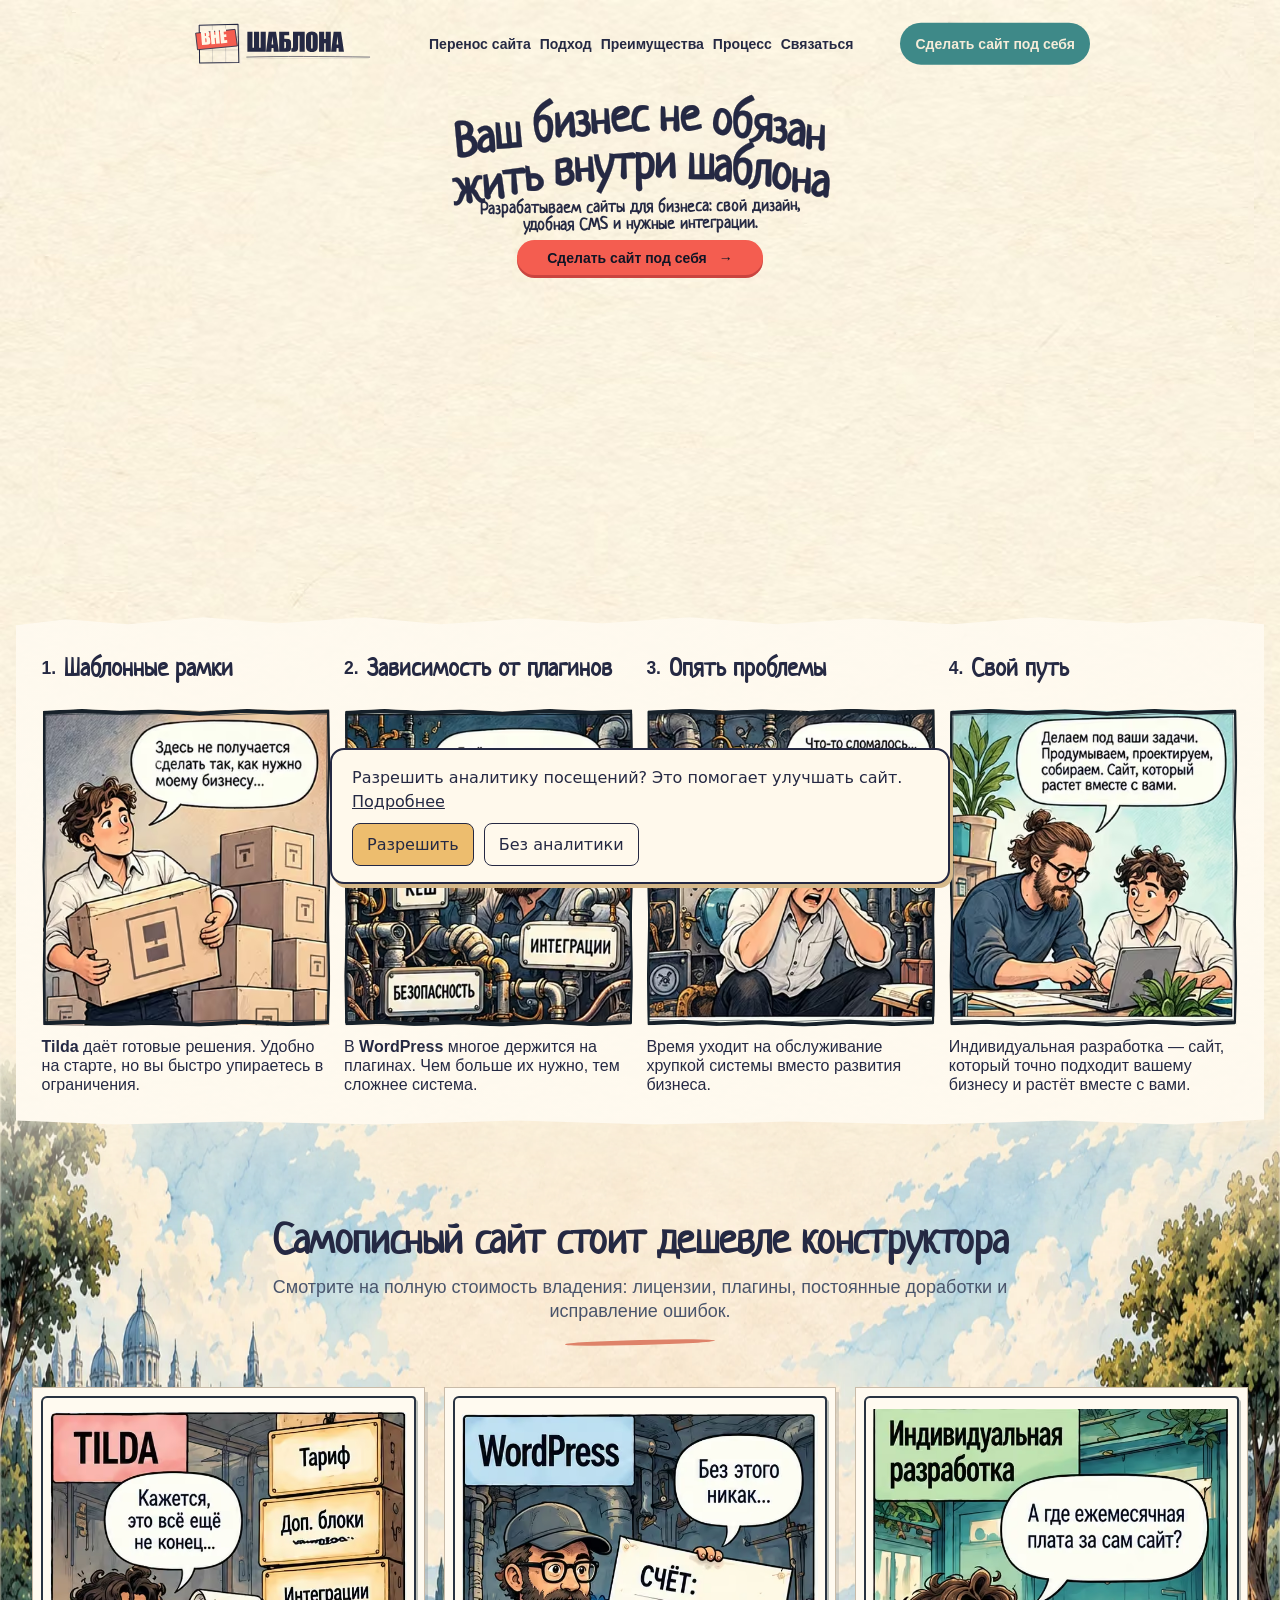
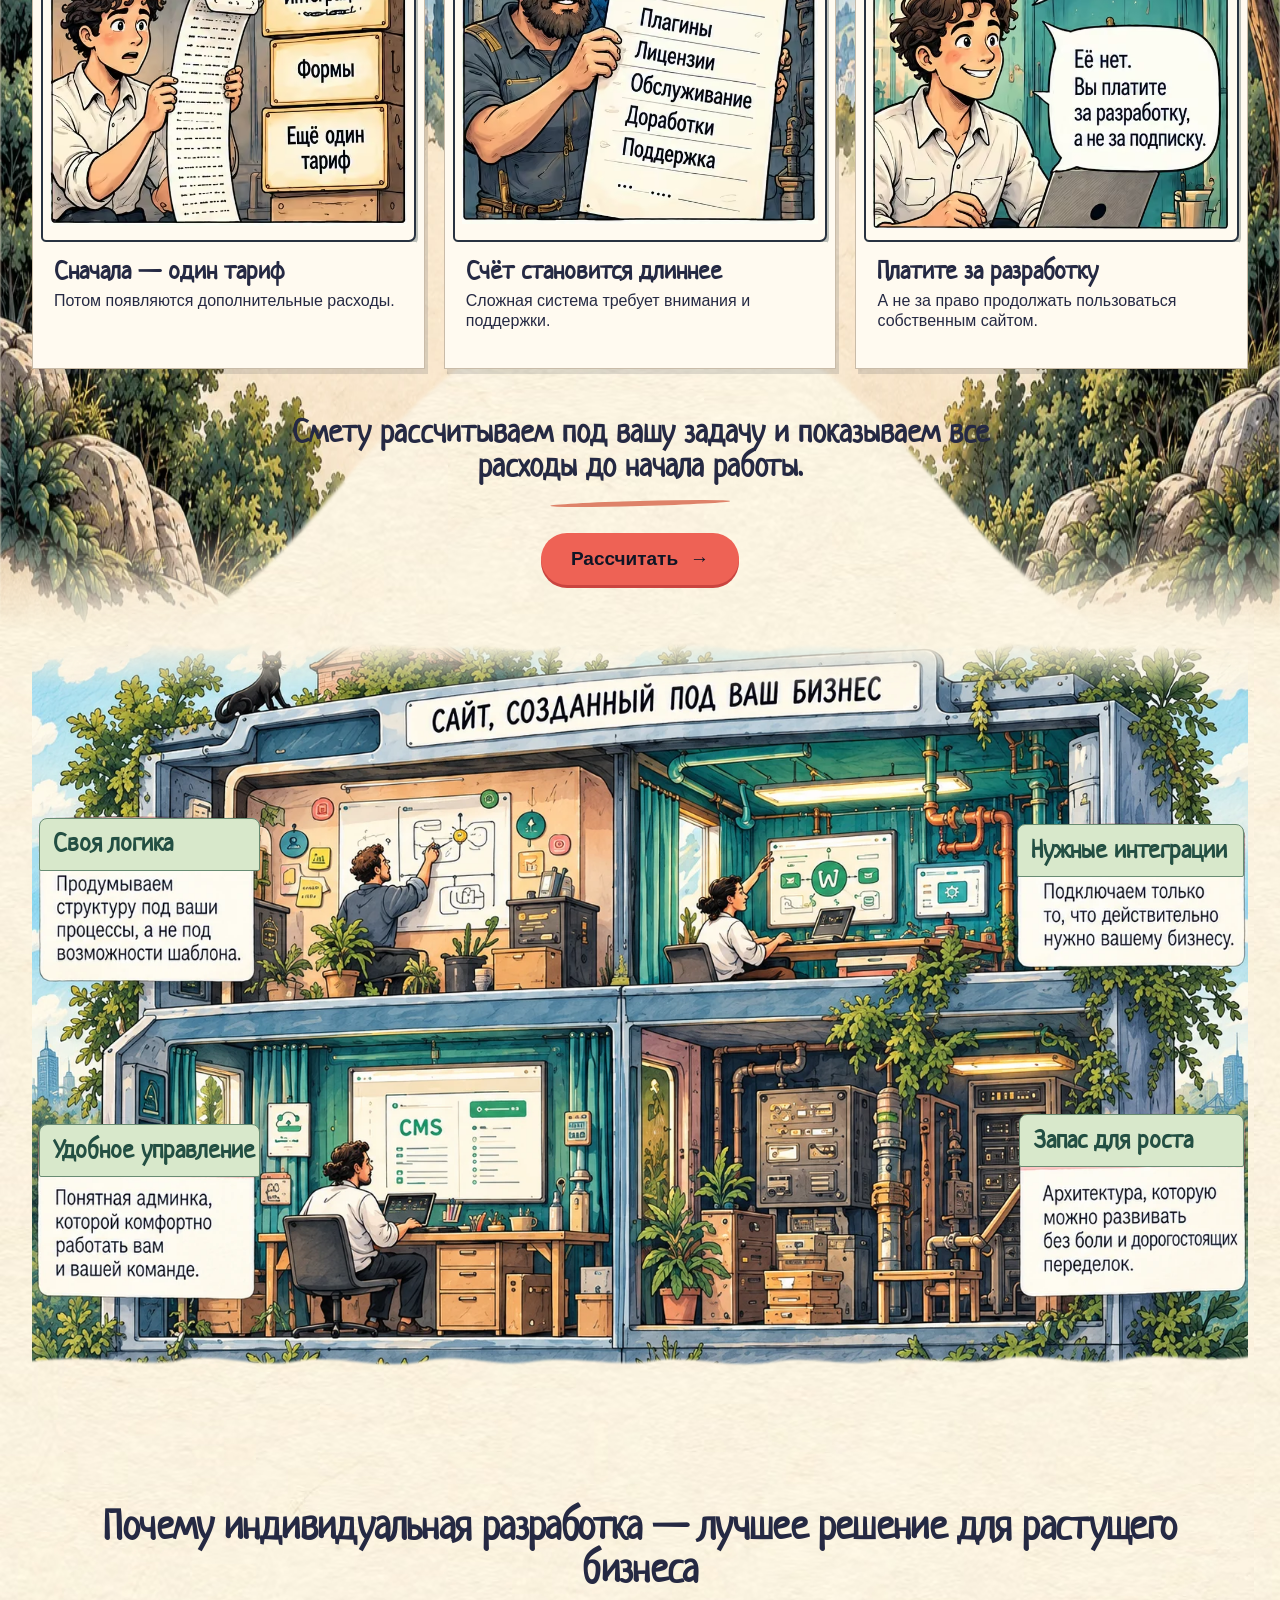
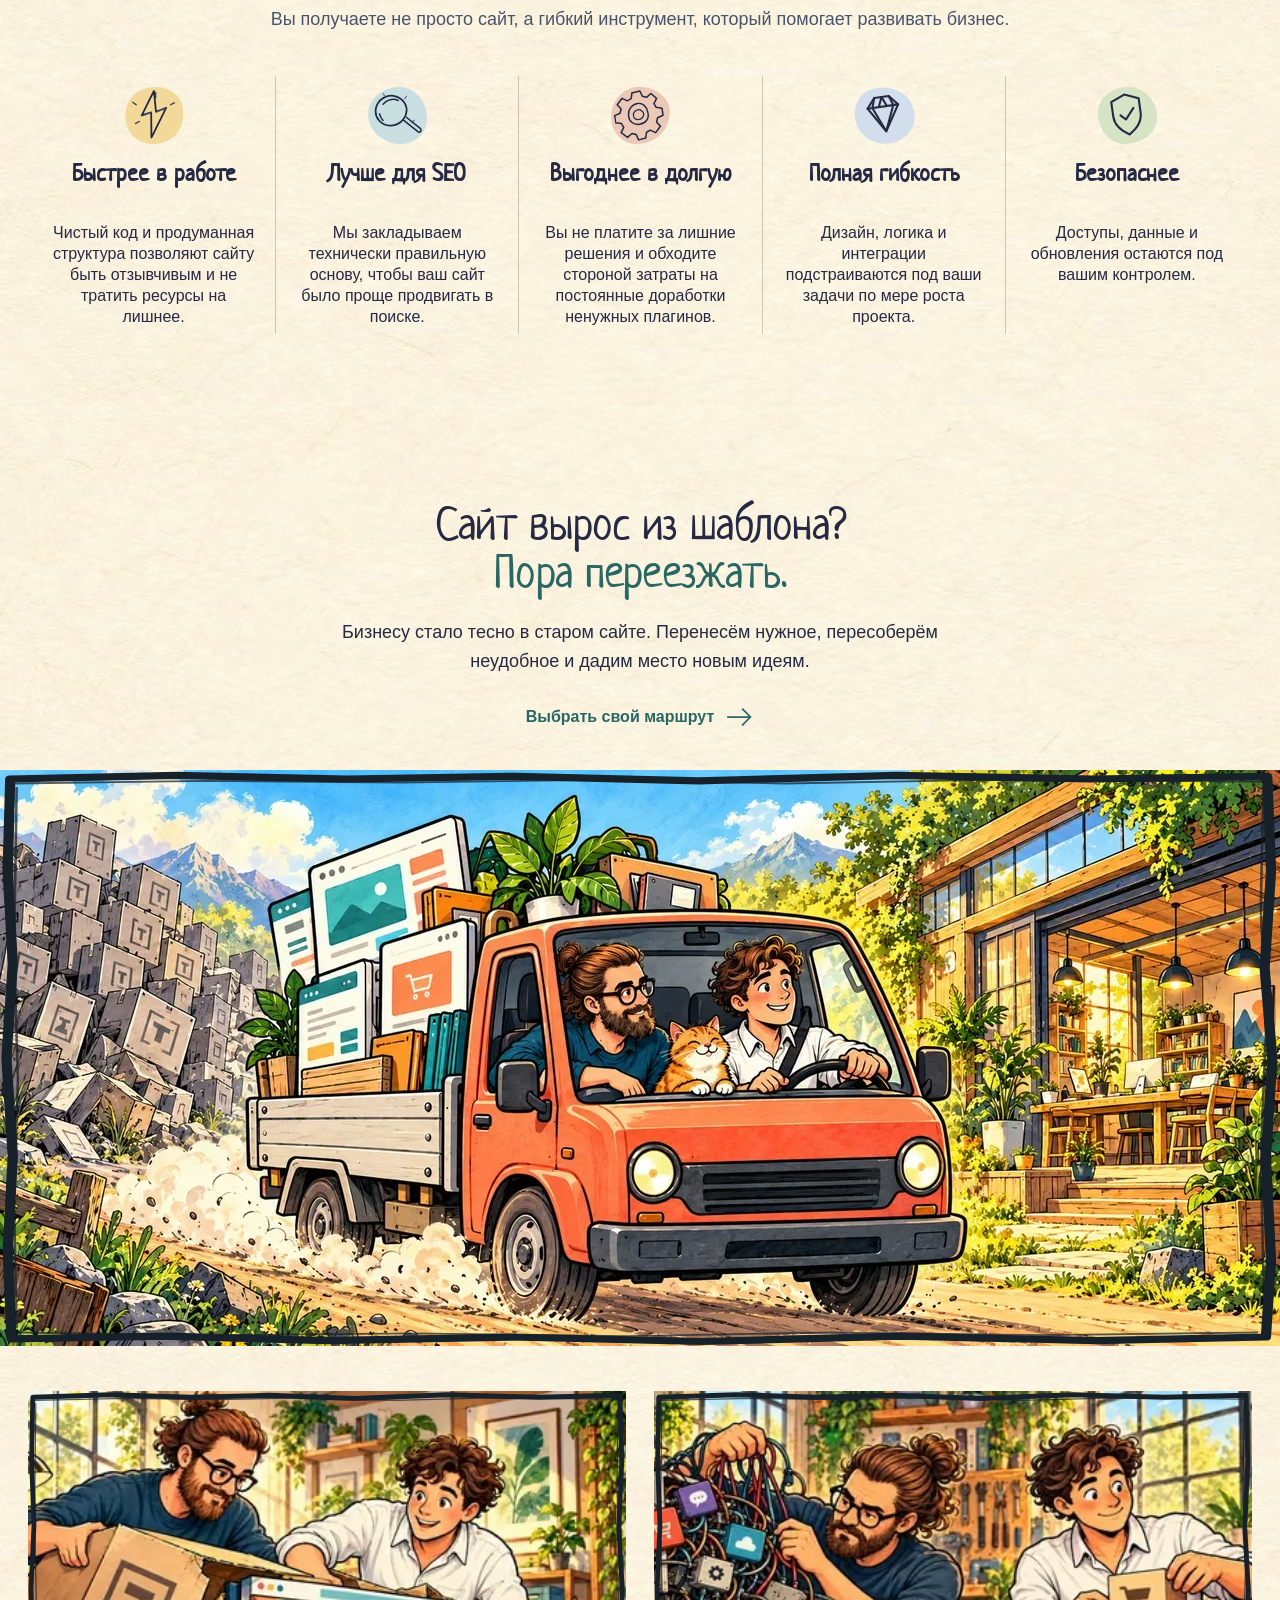
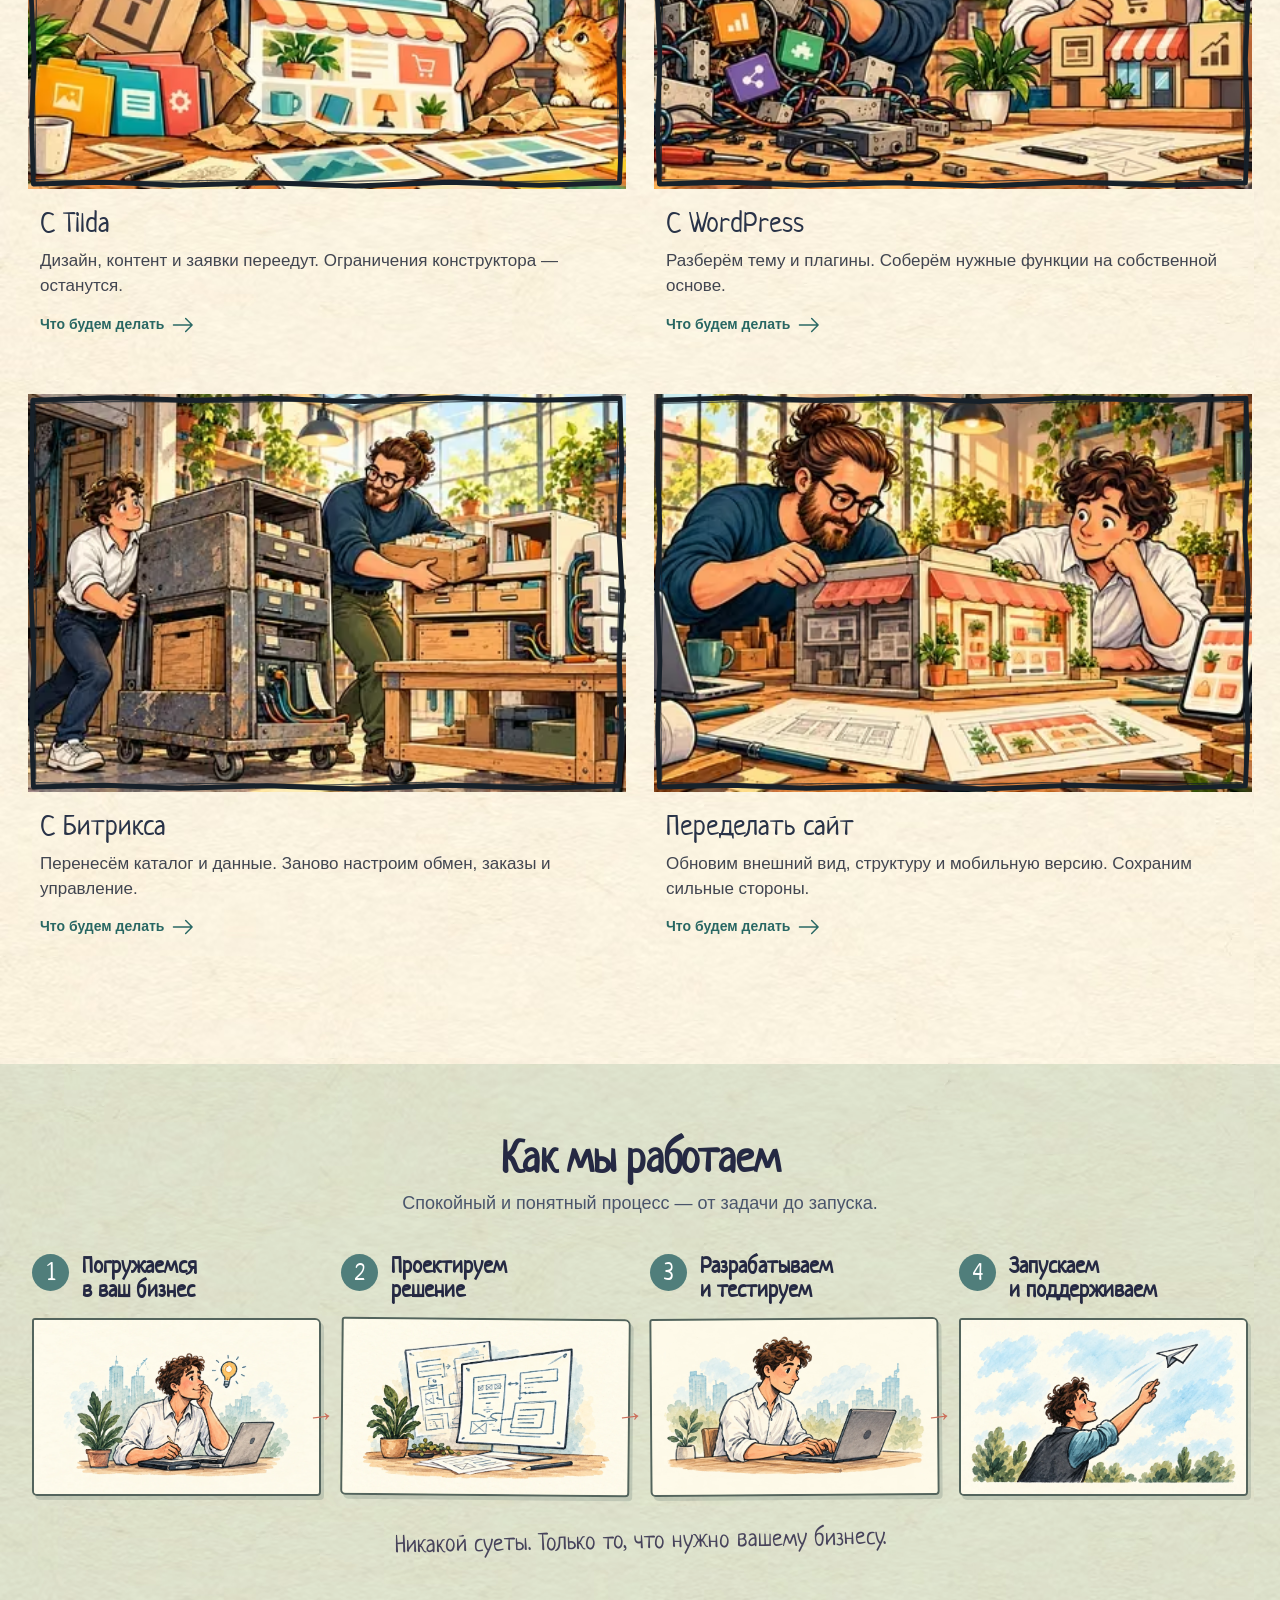
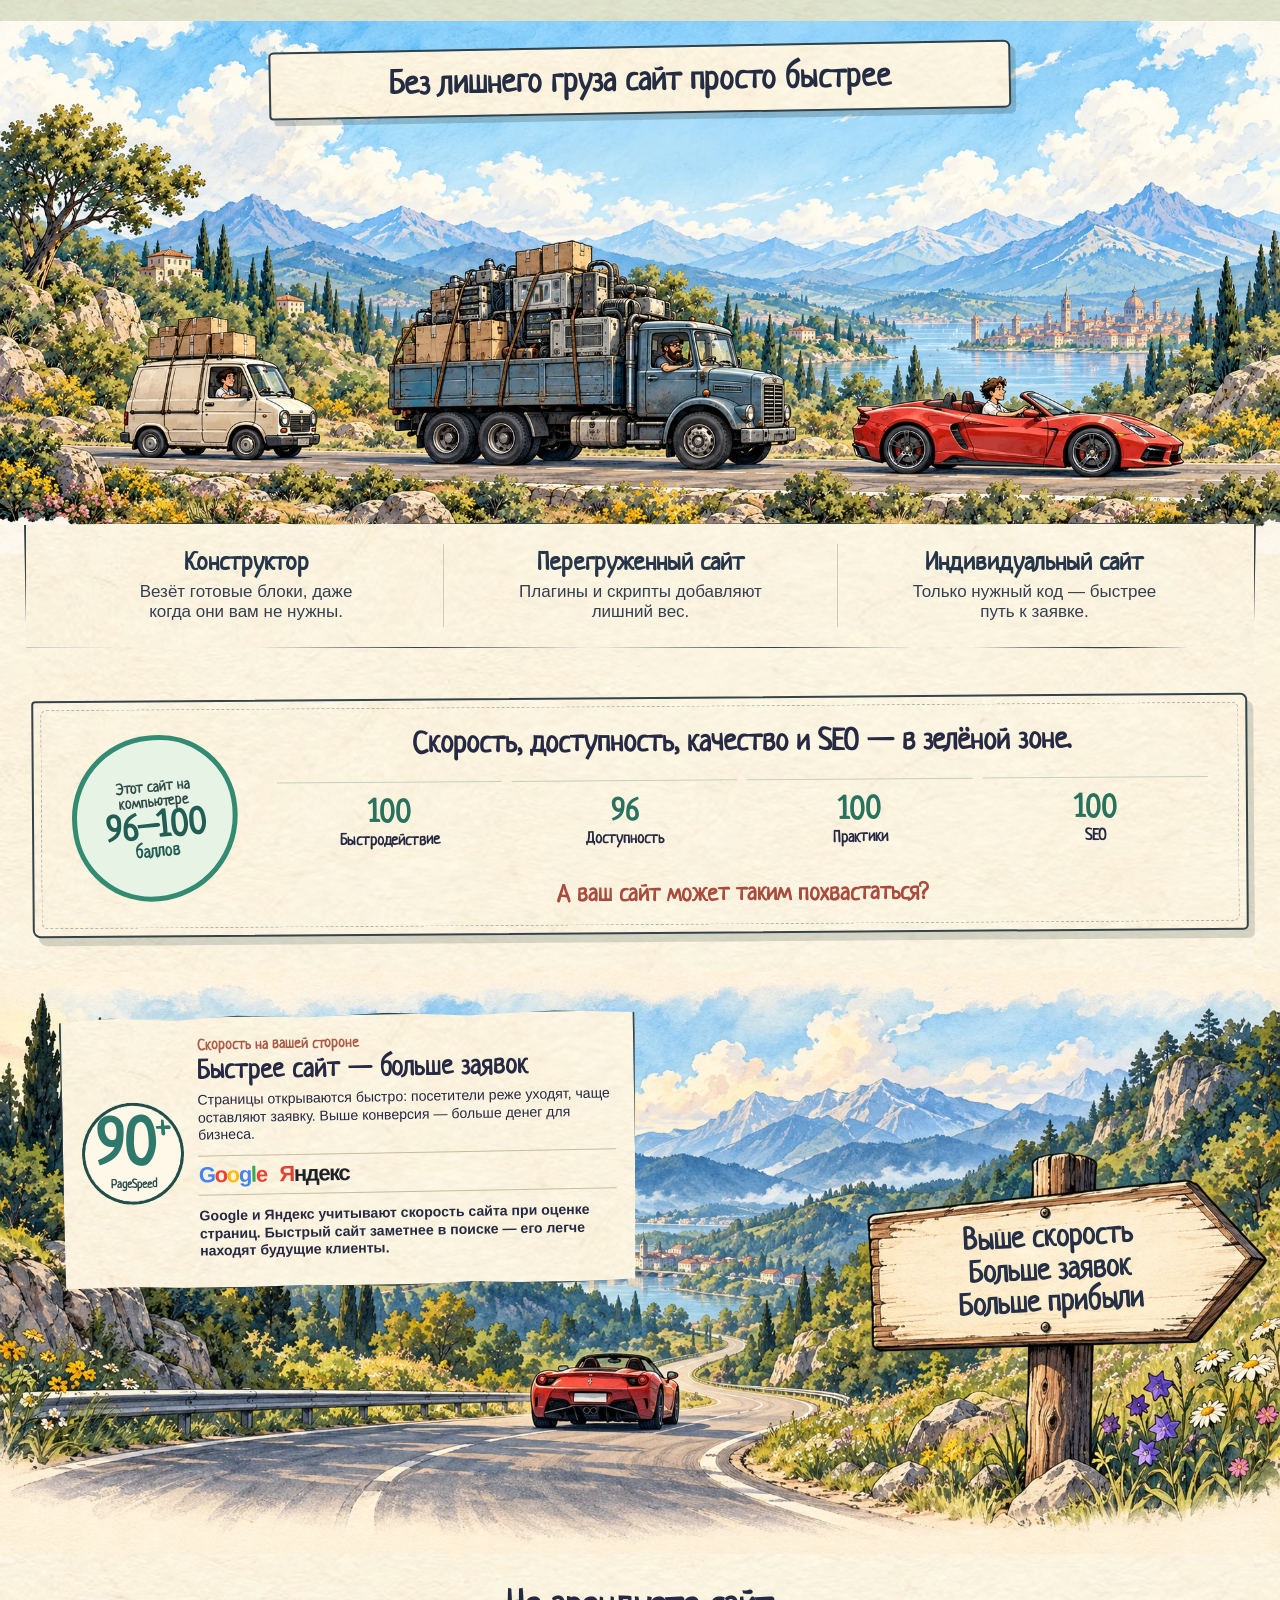
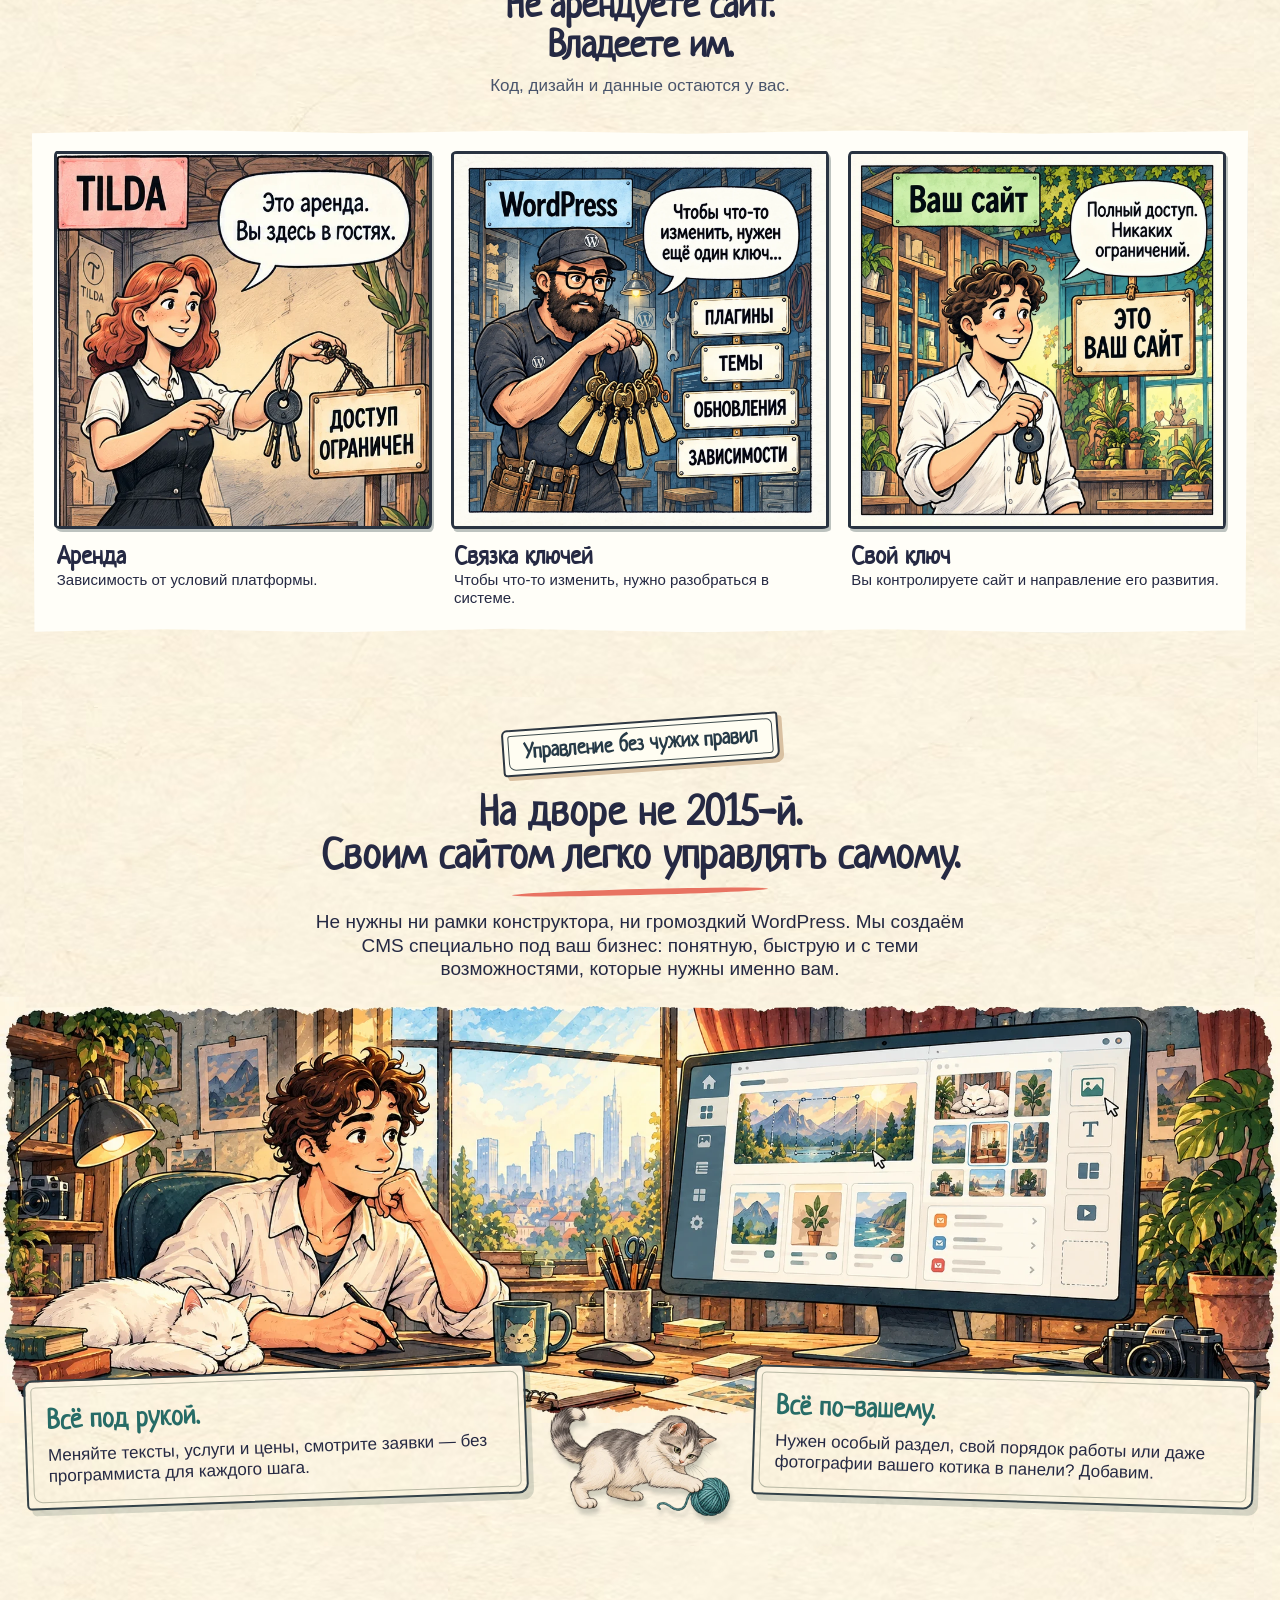
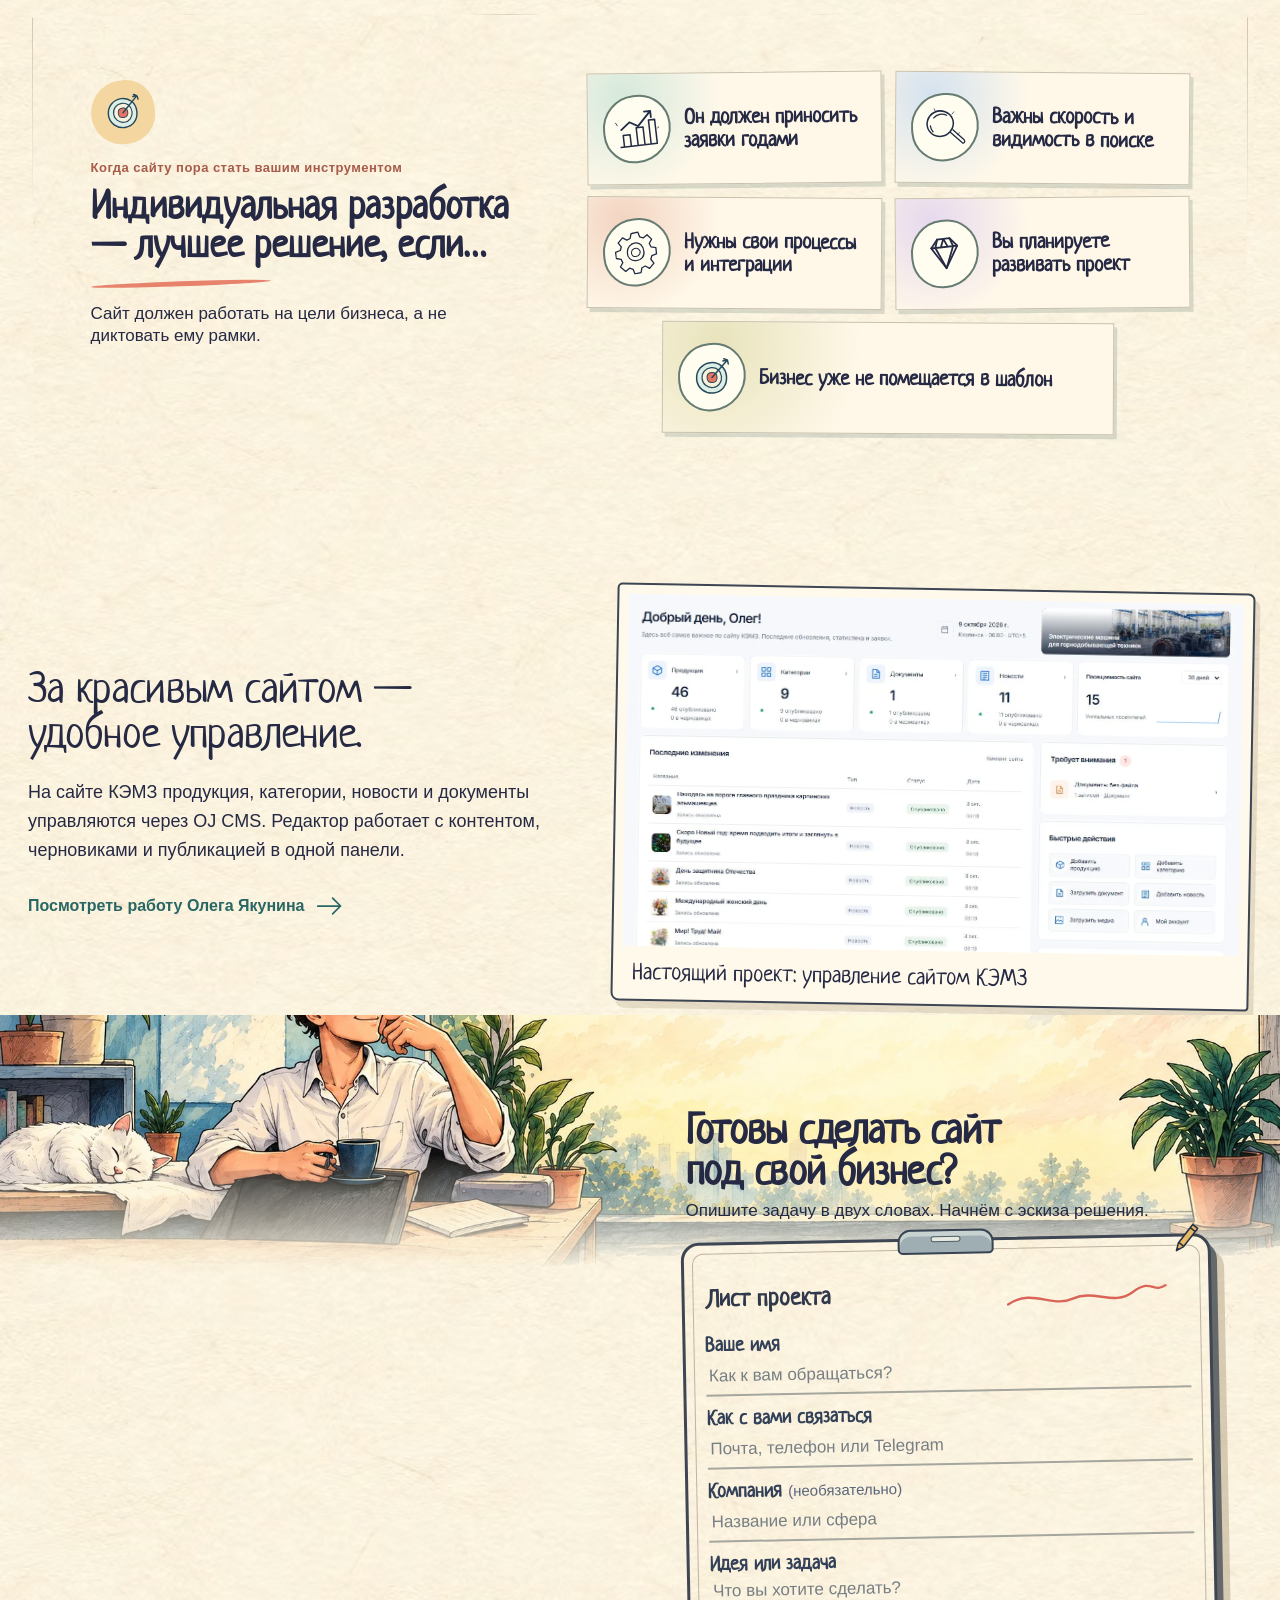
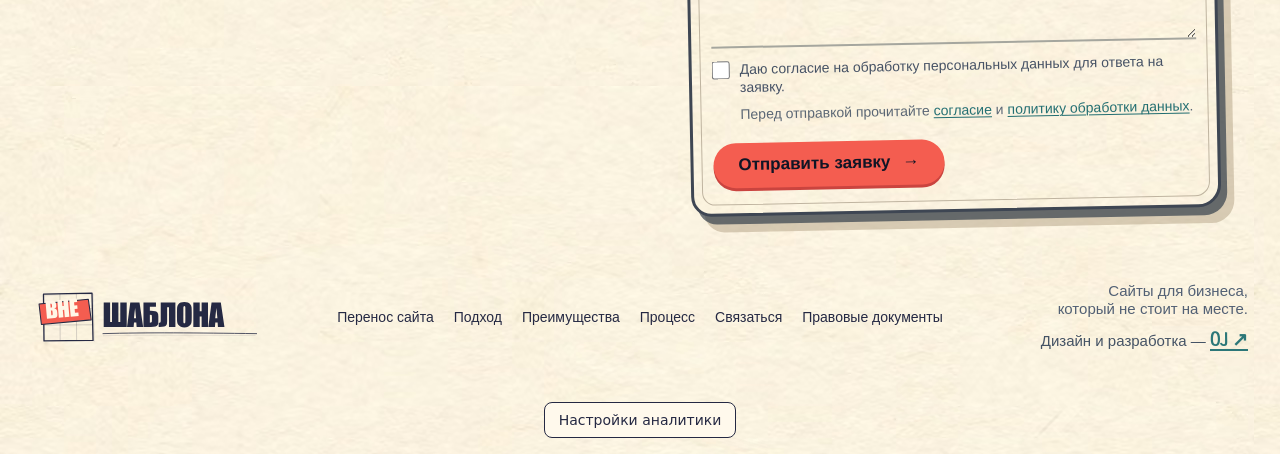
==== commit dd8ed2af: "Optimize service artwork and consolidate render-blocking styles" ====
--- a/index.html
+++ b/index.html
@@ -30,11 +30,11 @@
     <link rel="preload" as="image" type="image/avif" media="(max-width: 950px)" imagesrcset="/assets/hero-mobile-canvas-512.avif 512w, /assets/hero-mobile-canvas-768.avif 768w, /assets/hero-mobile-canvas-1024.avif 1024w" imagesizes="100vw" fetchpriority="high" />
     <link rel="preload" as="image" type="image/webp" media="(min-width: 951px)" imagesrcset="/assets/hero-wide-2k-v8.webp 1831w, /assets/hero-wide-2k-v8-hd.webp 3662w" imagesizes="(min-width: 1638px) 2560px, 156.3vw" fetchpriority="high" />
     <link rel="preload" as="font" type="font/woff2" href="/assets/fonts/Neucha-Regular.woff2" crossorigin />
-    <link rel="stylesheet" href="/site.css?v=mobile-perf-1" />
-    <link rel="stylesheet" href="/services.css?v=comic-2" />
+
     <script src="/script.js" defer></script>
-    <link rel="stylesheet" href="/analytics.css" />
+
     <script src="/analytics.js" defer></script>
+      <link rel="stylesheet" href="/site.min.css?v=perf-20261025" />
   </head>
   <body>
     <header class="site-header" id="top">
@@ -173,7 +173,7 @@
 
       <section class="benefits section-paper" id="benefits" aria-labelledby="benefits-title"><div class="section-inner benefits__layout"><div class="section-heading"><h2 id="benefits-title">Почему индивидуальная разработка — лучшее решение для растущего бизнеса</h2><p>Вы получаете не просто сайт, а гибкий инструмент, который помогает развивать бизнес.</p></div><div class="benefits__list"><article><span class="benefit-mark" aria-hidden="true">↗</span><h3>Быстрее в работе</h3><p>Чистый код и продуманная структура позволяют сайту быть отзывчивым и не тратить ресурсы на лишнее.</p></article><article><span class="benefit-mark" aria-hidden="true">◎</span><h3>Лучше для SEO</h3><p>Мы закладываем технически правильную основу, чтобы ваш сайт было проще продвигать в поиске.</p></article><article><span class="benefit-mark" aria-hidden="true">✳</span><h3>Выгоднее в долгую</h3><p>Вы не платите за лишние решения и обходите стороной затраты на постоянные доработки ненужных плагинов.</p></article><article><span class="benefit-mark" aria-hidden="true">◇</span><h3>Полная гибкость</h3><p>Дизайн, логика и интеграции подстраиваются под ваши задачи по мере роста проекта.</p></article><article><span class="benefit-mark" aria-hidden="true">⬡</span><h3>Безопаснее</h3><p>Доступы, данные и обновления остаются под вашим контролем.</p></article></div></div></section>
 
-      <!-- migration-start --><section class="migration-home" id="migration" aria-labelledby="migration-title"><div class="migration-intro"><div class="migration-intro__copy section-inner"><h2 id="migration-title">Сайт вырос из шаблона?<br /><em>Пора переезжать.</em></h2><p>Бизнесу стало тесно в старом сайте. Перенесём нужное, пересоберём неудобное и дадим место новым идеям.</p><a class="service-text-link" href="/uslugi/">Выбрать свой маршрут <svg viewBox="0 0 32 24" width="32" height="24" aria-hidden="true"><path d="M2 12h26M19 3l9 9-9 9" fill="none" stroke="currentColor" stroke-width="2" stroke-linecap="round" stroke-linejoin="round"/></svg></a></div><figure class="service-panorama"><div class="service-panorama__frame"><img src="/assets/service-migration.webp" srcset="/assets/service-migration-640.webp 640w, /assets/service-migration-1280.webp 1280w, /assets/service-migration.webp 1870w" sizes="100vw" width="1870" height="841" alt="Владелец бизнеса, разработчик и кот перевозят сайт из коробок конструктора в открытую мастерскую" loading="lazy" decoding="async" /></div></figure></div><div class="section-inner"><div class="migration-routes"><a class="migration-route" href="/uslugi/perenos-saita-s-tilda/"><div class="migration-route__art"><img src="/assets/service-tilda.webp" srcset="/assets/service-tilda-640.webp 640w, /assets/service-tilda-1280.webp 1280w, /assets/service-tilda.webp 1870w" sizes="(max-width: 760px) 100vw, (max-width: 1500px) 48vw, 700px" width="1870" height="841" alt="" loading="lazy" decoding="async" /></div><div class="migration-route__copy"><h3>С Tilda</h3><p>Дизайн, контент и заявки переедут. Ограничения конструктора — останутся.</p><span class="service-text-link">Что будем делать <svg viewBox="0 0 32 24" width="32" height="24" aria-hidden="true"><path d="M2 12h26M19 3l9 9-9 9" fill="none" stroke="currentColor" stroke-width="2" stroke-linecap="round" stroke-linejoin="round"/></svg></span></div></a><a class="migration-route" href="/uslugi/pererabotka-saita-na-wordpress/"><div class="migration-route__art"><img src="/assets/service-wordpress.webp" srcset="/assets/service-wordpress-640.webp 640w, /assets/service-wordpress-1280.webp 1280w, /assets/service-wordpress.webp 1870w" sizes="(max-width: 760px) 100vw, (max-width: 1500px) 48vw, 700px" width="1870" height="841" alt="" loading="lazy" decoding="async" /></div><div class="migration-route__copy"><h3>С WordPress</h3><p>Разберём тему и плагины. Соберём нужные функции на собственной основе.</p><span class="service-text-link">Что будем делать <svg viewBox="0 0 32 24" width="32" height="24" aria-hidden="true"><path d="M2 12h26M19 3l9 9-9 9" fill="none" stroke="currentColor" stroke-width="2" stroke-linecap="round" stroke-linejoin="round"/></svg></span></div></a><a class="migration-route" href="/uslugi/perenos-saita-s-bitriks/"><div class="migration-route__art"><img src="/assets/service-bitrix.webp" srcset="/assets/service-bitrix-640.webp 640w, /assets/service-bitrix-1280.webp 1280w, /assets/service-bitrix.webp 1870w" sizes="(max-width: 760px) 100vw, (max-width: 1500px) 48vw, 700px" width="1870" height="841" alt="" loading="lazy" decoding="async" /></div><div class="migration-route__copy"><h3>С Битрикса</h3><p>Перенесём каталог и данные. Заново настроим обмен, заказы и управление.</p><span class="service-text-link">Что будем делать <svg viewBox="0 0 32 24" width="32" height="24" aria-hidden="true"><path d="M2 12h26M19 3l9 9-9 9" fill="none" stroke="currentColor" stroke-width="2" stroke-linecap="round" stroke-linejoin="round"/></svg></span></div></a><a class="migration-route" href="/uslugi/peredelka-i-redizain-saita/"><div class="migration-route__art"><img src="/assets/service-redesign.webp" srcset="/assets/service-redesign-640.webp 640w, /assets/service-redesign-1280.webp 1280w, /assets/service-redesign.webp 1869w" sizes="(max-width: 760px) 100vw, (max-width: 1500px) 48vw, 700px" width="1869" height="842" alt="" loading="lazy" decoding="async" /></div><div class="migration-route__copy"><h3>Переделать сайт</h3><p>Обновим внешний вид, структуру и мобильную версию. Сохраним сильные стороны.</p><span class="service-text-link">Что будем делать <svg viewBox="0 0 32 24" width="32" height="24" aria-hidden="true"><path d="M2 12h26M19 3l9 9-9 9" fill="none" stroke="currentColor" stroke-width="2" stroke-linecap="round" stroke-linejoin="round"/></svg></span></div></a></div></div></section><!-- migration-end -->
+      <!-- migration-start --><section class="migration-home" id="migration" aria-labelledby="migration-title"><div class="migration-intro"><div class="migration-intro__copy section-inner"><h2 id="migration-title">Сайт вырос из шаблона?<br /><em>Пора переезжать.</em></h2><p>Бизнесу стало тесно в старом сайте. Перенесём нужное, пересоберём неудобное и дадим место новым идеям.</p><a class="service-text-link" href="/uslugi/">Выбрать свой маршрут <svg viewBox="0 0 32 24" width="32" height="24" aria-hidden="true"><path d="M2 12h26M19 3l9 9-9 9" fill="none" stroke="currentColor" stroke-width="2" stroke-linecap="round" stroke-linejoin="round"/></svg></a></div><figure class="service-panorama"><div class="service-panorama__frame"><picture><source type="image/avif" srcset="/assets/service-migration-640.avif 640w, /assets/service-migration-1280.avif 1280w, /assets/service-migration.avif 1870w" sizes="100vw" /><img src="/assets/service-migration.webp" srcset="/assets/service-migration-640.webp 640w, /assets/service-migration-1280.webp 1280w, /assets/service-migration.webp 1870w" sizes="100vw" width="1870" height="841" alt="Владелец бизнеса, разработчик и кот перевозят сайт из коробок конструктора в открытую мастерскую" loading="lazy" decoding="async" /></picture></div></figure></div><div class="section-inner"><div class="migration-routes"><a class="migration-route" href="/uslugi/perenos-saita-s-tilda/"><div class="migration-route__art"><picture><source type="image/avif" srcset="/assets/service-tilda-640.avif 640w, /assets/service-tilda-1280.avif 1280w, /assets/service-tilda.avif 1870w" sizes="(max-width: 760px) 100vw, (max-width: 1500px) 48vw, 700px" /><img src="/assets/service-tilda.webp" srcset="/assets/service-tilda-640.webp 640w, /assets/service-tilda-1280.webp 1280w, /assets/service-tilda.webp 1870w" sizes="(max-width: 760px) 100vw, (max-width: 1500px) 48vw, 700px" width="1870" height="841" alt="" loading="lazy" decoding="async" /></picture></div><div class="migration-route__copy"><h3>С Tilda</h3><p>Дизайн, контент и заявки переедут. Ограничения конструктора — останутся.</p><span class="service-text-link">Что будем делать <svg viewBox="0 0 32 24" width="32" height="24" aria-hidden="true"><path d="M2 12h26M19 3l9 9-9 9" fill="none" stroke="currentColor" stroke-width="2" stroke-linecap="round" stroke-linejoin="round"/></svg></span></div></a><a class="migration-route" href="/uslugi/pererabotka-saita-na-wordpress/"><div class="migration-route__art"><picture><source type="image/avif" srcset="/assets/service-wordpress-640.avif 640w, /assets/service-wordpress-1280.avif 1280w, /assets/service-wordpress.avif 1870w" sizes="(max-width: 760px) 100vw, (max-width: 1500px) 48vw, 700px" /><img src="/assets/service-wordpress.webp" srcset="/assets/service-wordpress-640.webp 640w, /assets/service-wordpress-1280.webp 1280w, /assets/service-wordpress.webp 1870w" sizes="(max-width: 760px) 100vw, (max-width: 1500px) 48vw, 700px" width="1870" height="841" alt="" loading="lazy" decoding="async" /></picture></div><div class="migration-route__copy"><h3>С WordPress</h3><p>Разберём тему и плагины. Соберём нужные функции на собственной основе.</p><span class="service-text-link">Что будем делать <svg viewBox="0 0 32 24" width="32" height="24" aria-hidden="true"><path d="M2 12h26M19 3l9 9-9 9" fill="none" stroke="currentColor" stroke-width="2" stroke-linecap="round" stroke-linejoin="round"/></svg></span></div></a><a class="migration-route" href="/uslugi/perenos-saita-s-bitriks/"><div class="migration-route__art"><picture><source type="image/avif" srcset="/assets/service-bitrix-640.avif 640w, /assets/service-bitrix-1280.avif 1280w, /assets/service-bitrix.avif 1870w" sizes="(max-width: 760px) 100vw, (max-width: 1500px) 48vw, 700px" /><img src="/assets/service-bitrix.webp" srcset="/assets/service-bitrix-640.webp 640w, /assets/service-bitrix-1280.webp 1280w, /assets/service-bitrix.webp 1870w" sizes="(max-width: 760px) 100vw, (max-width: 1500px) 48vw, 700px" width="1870" height="841" alt="" loading="lazy" decoding="async" /></picture></div><div class="migration-route__copy"><h3>С Битрикса</h3><p>Перенесём каталог и данные. Заново настроим обмен, заказы и управление.</p><span class="service-text-link">Что будем делать <svg viewBox="0 0 32 24" width="32" height="24" aria-hidden="true"><path d="M2 12h26M19 3l9 9-9 9" fill="none" stroke="currentColor" stroke-width="2" stroke-linecap="round" stroke-linejoin="round"/></svg></span></div></a><a class="migration-route" href="/uslugi/peredelka-i-redizain-saita/"><div class="migration-route__art"><picture><source type="image/avif" srcset="/assets/service-redesign-640.avif 640w, /assets/service-redesign-1280.avif 1280w, /assets/service-redesign.avif 1869w" sizes="(max-width: 760px) 100vw, (max-width: 1500px) 48vw, 700px" /><img src="/assets/service-redesign.webp" srcset="/assets/service-redesign-640.webp 640w, /assets/service-redesign-1280.webp 1280w, /assets/service-redesign.webp 1869w" sizes="(max-width: 760px) 100vw, (max-width: 1500px) 48vw, 700px" width="1869" height="842" alt="" loading="lazy" decoding="async" /></picture></div><div class="migration-route__copy"><h3>Переделать сайт</h3><p>Обновим внешний вид, структуру и мобильную версию. Сохраним сильные стороны.</p><span class="service-text-link">Что будем делать <svg viewBox="0 0 32 24" width="32" height="24" aria-hidden="true"><path d="M2 12h26M19 3l9 9-9 9" fill="none" stroke="currentColor" stroke-width="2" stroke-linecap="round" stroke-linejoin="round"/></svg></span></div></a></div></div></section><!-- migration-end -->
       <section class="process section-paper" id="process" aria-labelledby="process-title"><div class="section-inner"><div class="section-heading"><h2 id="process-title">Как мы работаем</h2><p>Спокойный и понятный процесс — от задачи до запуска.</p></div><div class="process-grid"><article><span class="process__number">1</span><img src="/assets/process-discovery-v2.webp" width="1617" height="973" loading="lazy" alt="Владелец бизнеса обдумывает идею за ноутбуком." /><h3>Погружаемся<br />в ваш бизнес</h3></article><article><span class="process__number">2</span><img src="/assets/process-planning-v2.webp" width="1620" height="971" loading="lazy" alt="На бумаге нарисована структура будущего сайта." /><h3>Проектируем<br />решение</h3></article><article><span class="process__number">3</span><img src="/assets/process-build-v2.webp" width="1583" height="994" loading="lazy" alt="Разрабатываем и проверяем сайт на компьютере и телефоне." /><h3>Разрабатываем<br />и тестируем</h3></article><article><span class="process__number">4</span><img src="/assets/process-launch-v2.webp" width="1584" height="993" loading="lazy" alt="Владелец отправляет бумажный самолётик как символ запуска сайта." /><h3>Запускаем<br />и поддерживаем</h3></article></div><p class="hand-note process__note">Никакой суеты. Только то, что нужно вашему бизнесу.</p></div></section>
 
       <section class="race section-paper" id="speed" aria-labelledby="race-title"><div class="race__road"><picture><source media="(max-width: 700px)" srcset="/assets/race-shared-road-mobile.webp" type="image/webp" width="1024" height="1536" /><img src="/assets/race-shared-road-tall.webp" width="1942" height="809" loading="lazy" alt="Фургон с коробками, тяжёлый грузовик и лёгкий красный кабриолет едут друг за другом по одной дороге в одном направлении." /></picture><h2 class="race__road-title" id="race-title">Без лишнего груза сайт просто быстрее</h2><div class="race__explain"><article><h3>Конструктор</h3><p>Везёт готовые блоки, даже когда они вам не нужны.</p></article><article><h3>Перегруженный сайт</h3><p>Плагины и скрипты добавляют лишний вес.</p></article><article><h3>Индивидуальный сайт</h3><p>Только нужный код — быстрее путь к заявке.</p></article></div></div><div class="section-inner">
--- a/site.min.css
+++ b/site.min.css
@@ -0,0 +1 @@
+:root{--color-paper: #f6ecd9;--color-paper-edge: #d8bd8c;--color-ink: #252943;--color-coral: #f45d50;--color-coral-hover: #dd4e44;--color-teal: #3e8988;--color-teal-hover: #347473;--color-sky: #e5f2ef;--color-focus: #252943;--font-display: "Arial Narrow", Impact, "Roboto Condensed", sans-serif;--font-headline: "Neucha", "Arial Narrow", sans-serif;--font-body: "Arial Narrow", Arial, sans-serif;--font-ui: Arial, sans-serif;--radius-pill: 999px;--duration-quick: .16s}@font-face{font-family:Neucha;src:url(./assets/fonts/Neucha-Regular.woff2) format("woff2");font-style:normal;font-weight:400;font-display:swap}*,*:before,*:after{box-sizing:border-box}html,body{margin:0;min-width:320px;overflow-x:clip}html{scroll-behavior:smooth}body{position:relative;min-height:100vh;color:var(--color-ink);font-family:var(--font-body);background-color:var(--color-paper);background-image:url(/assets/paper-from-reference.avif);background-repeat:repeat;background-position:left top}img{max-width:100%}a{color:inherit}a:focus-visible,button:focus-visible,input:focus-visible,textarea:focus-visible{outline:3px solid var(--color-focus);outline-offset:3px}.visually-hidden{position:absolute;width:1px;height:1px;padding:0;margin:-1px;overflow:hidden;clip:rect(0,0,0,0);white-space:nowrap;border:0}.section-inner{width:min(100% - 56px,1440px);margin-inline:auto}.section-paper{position:relative;padding:clamp(56px,5vw,86px) 0;background:var(--color-paper)}.section-paper--blue{background:#e8f2ed}.section-paper--sage{background:#e9efe2}.section-paper:before,.section-paper:after{content:"";position:absolute;z-index:1;left:0;width:100%;height:13px;background:inherit;pointer-events:none}.section-paper:before{top:-10px;clip-path:polygon(0 60%,3% 30%,7% 70%,11% 20%,15% 62%,20% 36%,26% 75%,32% 23%,38% 62%,44% 34%,50% 68%,56% 28%,62% 72%,69% 31%,75% 61%,82% 20%,88% 64%,94% 30%,100% 55%,100% 100%,0 100%)}.section-paper:after{bottom:-10px;clip-path:polygon(0 0,100% 0,100% 40%,95% 72%,88% 30%,82% 78%,76% 44%,70% 72%,63% 29%,57% 68%,50% 38%,43% 75%,36% 30%,30% 64%,22% 35%,15% 74%,8% 32%,0 69%)}.section-heading{max-width:790px;margin-bottom:34px}.section-heading--center{text-align:center;margin-inline:auto}.section-heading h2,.contact h2{font-family:var(--font-headline);font-size:clamp(38px,3.6vw,58px);line-height:1.02;font-weight:700;letter-spacing:-.015em;margin:6px 0 10px}.section-heading p:not(.eyebrow){font-size:clamp(18px,1.45vw,22px);line-height:1.33;margin:0;color:#49546b}.eyebrow{margin:0;color:#a75b4b;font-size:14px;font-weight:700;letter-spacing:.08em;text-transform:uppercase}.hand-note{font-family:var(--font-headline);font-size:clamp(24px,2.6vw,36px);line-height:1.07;color:#47435b;transform:rotate(-5deg)}.fine-print{max-width:850px;margin:24px auto 0;text-align:center;color:#596175;font-size:14px;line-height:1.4}.site-header{position:relative;z-index:5;background:var(--color-paper)}.site-header:after{content:"";position:absolute;z-index:2;top:100%;left:0;width:100%;height:12px;background:var(--color-paper);clip-path:polygon(0 0,100% 0,100% 32%,96% 75%,91% 43%,86% 78%,80% 31%,75% 67%,69% 32%,62% 74%,56% 38%,50% 72%,44% 25%,38% 71%,31% 38%,25% 72%,18% 33%,12% 76%,6% 37%,0 69%);pointer-events:none}.site-header__inner{width:min(100% - 300px,1360px);min-height:72px;margin-inline:auto;display:flex;align-items:center;gap:22px}.brand{display:block;flex:0 0 auto;width:clamp(205px,17vw,280px);line-height:0}.brand img{display:block;width:100%;height:auto}.site-nav{display:flex;align-items:center;gap:clamp(12px,1.25vw,22px);margin-left:auto;white-space:nowrap}.site-nav a,.site-header__cta{display:inline-flex;align-items:center;min-height:44px;text-decoration:none;font-weight:700;font-size:clamp(13px,.85vw,15px)}.site-nav a:hover,.site-footer a:hover{color:var(--color-teal)}.site-nav__cta{display:none!important}.site-header__cta{justify-content:center;flex:0 0 auto;padding:0 18px;border-radius:999px;color:var(--color-paper);background:var(--color-teal)}.site-header__cta:hover{background:var(--color-teal-hover)}.menu-toggle{display:none}.hero-world{position:relative;background:var(--color-paper)}.hero{position:relative;width:min(100%,1920px);margin-inline:auto;background:var(--color-paper)}.hero__picture,.hero__art{display:block;width:100%}.hero__picture{clip-path:polygon(0 1.4%,3% 1.1%,7% 1.5%,12% .8%,18% 1.2%,25% .6%,32% 1.1%,39% .5%,46% 1%,54% .5%,62% 1.2%,69% .7%,76% 1.5%,84% .8%,91% 1.4%,97% .7%,100% 1.2%,100% 98.5%,95% 99.1%,89% 98.4%,83% 99.3%,77% 98.7%,69% 99.5%,62% 98.8%,55% 99.3%,48% 98.6%,40% 99.4%,33% 98.7%,26% 99.3%,18% 98.6%,11% 99.4%,5% 98.8%,0 99.2%)}.hero__art{height:auto}.hero__copy{position:absolute;z-index:1;top:3.3%;left:50%;width:min(70%,1040px);transform:translate(-50%);display:flex;flex-direction:column;align-items:center;text-align:center}.hero h1{margin:0;color:var(--color-ink);font-family:var(--font-headline);font-size:clamp(52px,5vw,92px);font-weight:700;line-height:.91;letter-spacing:-.022em;-webkit-text-stroke:.24px currentColor;transform:rotate(-1.2deg)}.hero-title__variant{display:block}.hero-title__variant--mobile{display:none}.hero-title__line{display:block;white-space:nowrap}.arc-char{display:inline-block;white-space:pre;transform:translateY(var(--arc-y)) rotate(var(--arc-r));transform-origin:50% 85%}.hero__copy>p{max-width:790px;margin:18px 0 0;font-family:var(--font-headline);font-size:clamp(23px,1.85vw,32px);line-height:1.03;font-weight:700;transform:rotate(-.6deg)}.pill-button{display:inline-flex;align-items:center;justify-content:center;gap:12px;min-height:52px;padding:0 30px;border:0;border-radius:999px;color:#101525;background:var(--color-coral);font-family:var(--font-body);font-size:19px;font-weight:700;text-decoration:none;white-space:nowrap;box-shadow:0 3px #ca443f;cursor:pointer;transition:background .16s ease,transform .16s ease}.pill-button:hover{background:var(--color-coral-hover);transform:translateY(-2px)}.hero__cta{margin-top:23px}.desktop-break{display:initial}.story{padding-top:48px}.story .section-heading{margin-bottom:22px}.story-grid{display:grid;grid-template-columns:repeat(4,minmax(0,1fr));gap:14px;align-items:stretch}.comic-panel{min-width:0;padding:10px 10px 17px;background:#fffaf0;border:1px solid #d9c7ab;box-shadow:2px 4px #92806a29;transform:rotate(var(--tilt,0deg))}.comic-panel:nth-child(1){--tilt:-.4deg}.comic-panel:nth-child(2){--tilt:.3deg}.comic-panel:nth-child(3){--tilt:-.2deg}.comic-panel:nth-child(4){--tilt:.35deg}.comic-panel h3{margin:0 0 8px;font-family:var(--font-headline);font-size:clamp(20px,1.8vw,29px);line-height:1.02}.comic-panel h3 span{font-family:var(--font-body);font-size:.7em;margin-right:3px}.comic-panel__art{position:relative;overflow:hidden;border:1px solid #726c65;background:#d7e6d7}.comic-panel__art img{display:block;width:100%;height:auto;aspect-ratio:1.5;object-fit:cover}.speech{position:absolute;top:12px;right:8px;max-width:52%;padding:8px 10px;border:1.5px solid #383848;border-radius:50% 43% 47% 46%/44% 50% 45% 53%;background:#fffdf2e8;box-shadow:1px 2px #272b3f4d;font-family:var(--font-headline);font-size:clamp(12px,1.05vw,17px);line-height:1.05;text-align:center}.speech:after{content:"";position:absolute;left:27%;bottom:-10px;width:13px;height:13px;background:#fffdf2;border-right:1.5px solid #383848;border-bottom:1.5px solid #383848;transform:skew(-30deg) rotate(35deg)}.comic-panel>p{font-size:clamp(16px,1.2vw,19px);line-height:1.2;margin:10px 2px 0}.story__note{margin:30px 3% 0;display:inline-block}.triptych{display:grid;grid-template-columns:repeat(3,minmax(0,1fr));gap:22px}.story-card{position:relative;min-width:0;background:#fffaf0;border:1px solid #c8bda9;padding:10px;box-shadow:4px 5px #33394a20}.story-card__tag{position:absolute;z-index:1;top:20px;left:0;padding:7px 16px 7px 22px;font-family:var(--font-headline);font-size:28px;font-weight:700;box-shadow:2px 3px #1e2a3626;transform:rotate(-2deg)}.tag--coral{background:#f2b5a9}.tag--navy{background:#bbcfda}.tag--teal{background:#b8d8c1}.story-card>picture>img{display:block;width:100%;height:clamp(360px,35vw,530px);object-fit:cover;object-position:center 30%;border:1px solid #716d69}.story-card__copy{padding:12px 10px 8px}.story-card h3{font-family:var(--font-headline);font-size:29px;line-height:1;margin:0 0 7px}.story-card p{font-size:17px;line-height:1.23;margin:0 0 10px}.paper-tags{display:flex;flex-wrap:wrap;gap:5px;list-style:none;margin:0;padding:0}.paper-tags li{padding:4px 7px;background:#f2e4cc;border:1px solid #d2bfa5;font-size:13px;font-weight:700;transform:rotate(-1deg)}.paper-tags li:nth-child(2n){transform:rotate(2deg)}.story-card blockquote{margin:9px 0 0;padding:10px 12px;border-left:4px solid var(--color-teal);background:#e7efe4;font-family:var(--font-headline);font-size:18px;line-height:1.1}.workshop{position:relative;padding:67px 0 72px;background:#d9ece8}.workshop__inner{position:relative}.workshop .section-heading{position:relative;z-index:2;margin-bottom:12px}.workshop__side-note{position:absolute;z-index:2;left:0;top:140px;font-size:25px}.workshop__picture{display:block;width:100%;overflow:hidden;clip-path:polygon(0 2%,7% 1%,13% 1.6%,20% .5%,29% 1.2%,39% .2%,49% 1.2%,61% .4%,70% 1.5%,80% .5%,91% 1.5%,100% .8%,100% 98%,93% 99%,83% 98.5%,72% 99.4%,60% 98.6%,50% 99.3%,38% 98.6%,27% 99.5%,17% 98.5%,6% 99%,0 98.3%)}.workshop__picture img{display:block;width:100%;height:auto}.workshop__labels{position:relative;z-index:1;display:grid;grid-template-columns:repeat(4,1fr);gap:12px;margin:-46px 28px 0}.workshop__labels article{padding:13px 13px 15px;background:#fff9e9;border:1px solid #c9bd9f;box-shadow:3px 4px #37555930;transform:rotate(var(--tilt,0deg))}.workshop__labels article:nth-child(1){--tilt:-1deg}.workshop__labels article:nth-child(2){--tilt:1deg}.workshop__labels article:nth-child(3){--tilt:-.5deg}.workshop__labels article:nth-child(4){--tilt:1.3deg}.workshop__labels h3{margin:-13px -13px 8px;padding:5px 12px;background:#f5b7ac;font-family:var(--font-headline);font-size:25px;line-height:1.05}.workshop__labels p{font-size:16px;line-height:1.18;margin:0}.race-grid figure,.ownership-grid figure{position:relative;min-width:0;margin:0;background:#fffaf0;border:1px solid #c9bba8;padding:8px;box-shadow:3px 4px #222b3a20}.race-grid img,.ownership-grid img{display:block;width:100%;height:clamp(340px,32vw,480px);object-fit:cover;object-position:center 40%}.race-grid figcaption,.ownership-grid figcaption{display:flex;flex-direction:column;gap:3px;padding:11px 7px 5px}.race-grid strong,.ownership-grid strong{font-family:var(--font-headline);font-size:29px;line-height:1}.race-grid figcaption span,.ownership-grid figcaption span{font-size:16px;line-height:1.2}.speed-result{max-width:960px;margin:30px auto 0;padding:18px 25px;display:flex;align-items:center;gap:30px;background:#fff9e8;border-top:2px solid #55526b;border-bottom:2px solid #55526b;transform:rotate(-.5deg)}.speed-result__number{flex:0 0 auto;margin:0;color:#d65c4f;font-family:var(--font-headline);font-size:clamp(85px,10vw,140px);line-height:.8}.speed-result__number span{font-size:.55em}.speed-result h3{font-family:var(--font-headline);font-size:34px;margin:0 0 3px}.speed-result p{font-size:19px;line-height:1.2;margin:0 0 5px}.speed-result small{display:block;color:#677080;font-size:14px;line-height:1.3}.ownership-grid img{height:clamp(330px,28vw,420px)}.ownership__summary{max-width:860px;margin:30px auto 0;font-size:21px;line-height:1.35;text-align:center}.cms__layout{display:grid;grid-template-columns:1.2fr .8fr;gap:42px;align-items:center}.cms__art{overflow:hidden;clip-path:polygon(0 2%,10% .5%,20% 1.5%,31% .7%,43% 1.6%,54% .6%,65% 1.5%,76% .5%,88% 1.7%,100% .7%,100% 98.5%,89% 99.5%,78% 98.5%,68% 99.4%,56% 98.7%,45% 99.5%,34% 98.6%,23% 99.4%,12% 98.5%,0 99%)}.cms__art img{display:block;width:100%;height:auto}.cms__copy h2{font-family:var(--font-headline);font-size:clamp(38px,3.5vw,56px);line-height:1;margin:7px 0 13px}.cms__copy>p:not(.eyebrow):not(.hand-note){font-size:21px;line-height:1.3;margin:0 0 18px}.cms__notepad{max-width:380px;padding:14px 18px;background:#fffaf0;border:1px solid #c9bba8;box-shadow:5px 6px #55556c25;transform:rotate(1deg)}.cms__notepad>span{display:block;margin:-14px -18px 8px;padding:7px 18px;background:#f0b2a7;font-family:var(--font-headline);font-size:25px}.cms__notepad ul{display:grid;grid-template-columns:repeat(2,1fr);gap:6px 14px;list-style:none;margin:0;padding:0;font-size:19px}.cms__notepad li:before{content:"\2713";margin-right:7px;color:var(--color-teal);font-weight:700}.cms__copy .hand-note{margin:22px 0 0;font-size:27px}.benefits__layout{display:grid;grid-template-columns:1fr 1.6fr;gap:40px;align-items:center}.benefits .section-heading h2{font-size:clamp(34px,3.1vw,50px)}.benefits__list{display:grid;grid-template-columns:repeat(3,1fr)}.benefits__list article{padding:8px 20px 10px;border-left:1px solid #d4cabc}.benefit-mark{display:block;height:66px;font-family:var(--font-headline);font-size:66px;line-height:.9;transform:rotate(-8deg)}.benefits__list h3{font-family:var(--font-headline);font-size:26px;line-height:1;margin:0 0 7px}.benefits__list p{font-size:16px;line-height:1.22;margin:0}.process-grid{display:grid;grid-template-columns:repeat(4,1fr);gap:15px}.process-grid article{position:relative;padding:12px 12px 17px;background:#fffaf0;border:1px solid #d3c5ae;box-shadow:2px 3px #35364a19;transform:rotate(var(--tilt,0deg))}.process-grid article:nth-child(1){--tilt:-.6deg}.process-grid article:nth-child(2){--tilt:.4deg}.process-grid article:nth-child(3){--tilt:-.3deg}.process-grid article:nth-child(4){--tilt:.6deg}.process-grid img{display:block;width:100%;height:auto;aspect-ratio:1;object-fit:cover}.process__number{position:absolute;z-index:1;top:1px;left:1px;width:43px;height:43px;display:grid;place-items:center;border-radius:50%;color:#fff;background:#5b4b6a;font-family:var(--font-headline);font-size:27px}.process-grid h3{margin:11px 3px 0;font-family:var(--font-headline);font-size:26px;line-height:1.05}.process__note{margin:20px 0 0 auto;width:max-content;text-align:right}.honest__grid{display:grid;grid-template-columns:repeat(2,1fr);gap:25px;max-width:1050px;margin-inline:auto}.honest__grid article{padding:25px 28px 30px;background:#fff9ea;border:1px solid #c6b7a0;box-shadow:4px 6px #3d4c5928;transform:rotate(-.7deg)}.honest__grid article:nth-child(2){background:#f1f6e8;transform:rotate(.8deg)}.honest__label{display:block;width:fit-content;max-width:100%;margin:-25px -28px 17px;padding:9px 15px;background:#f4c2b7;font-family:var(--font-headline);font-size:25px;font-weight:700}.honest__grid ul{margin:0;padding:0;list-style:none}.honest__grid li{position:relative;padding:7px 0 7px 25px;border-bottom:1px dashed #c7c5b6;font-size:19px;line-height:1.2}.honest__grid li:before{content:"\2713";position:absolute;left:0;color:var(--color-teal);font-weight:700}.honest__note{width:max-content;max-width:100%;margin:35px auto 0;text-align:center;font-size:31px}.contact{position:relative;padding:55px 0;background:#e8eee6}.contact__inner{position:relative;width:min(100% - 56px,1440px);min-height:620px;margin-inline:auto;overflow:hidden;background:#f7f1df;clip-path:polygon(0 1.5%,8% .5%,18% 1.2%,29% .4%,40% 1.5%,50% .5%,61% 1.2%,72% .4%,82% 1.4%,93% .5%,100% 1.3%,100% 98.5%,92% 99.5%,84% 98.4%,75% 99.3%,64% 98.6%,54% 99.4%,43% 98.6%,32% 99.5%,20% 98.5%,9% 99.4%,0 98.7%)}.contact__art{position:absolute;inset:0;width:100%;height:100%;object-fit:cover;object-position:center}.contact__content{position:relative;z-index:1;width:45%;margin-left:auto;padding:55px 7% 55px 0}.contact h2{font-size:clamp(38px,3.6vw,56px)}.contact__content>p:not(.eyebrow){max-width:460px;font-size:19px;line-height:1.25;margin:0 0 15px}.contact__form{display:grid;gap:8px;max-width:450px}.contact__form label{display:block}.contact__form input,.contact__form textarea{display:block;width:100%;padding:13px 15px;border:1px solid #c4baaa;border-radius:4px;background:#fffaf1e8;color:var(--color-ink);font:17px var(--font-body)}.contact__form input{height:46px}.contact__form textarea{min-height:100px;resize:vertical}.contact__form .pill-button{justify-self:stretch;margin-top:6px}.contact__note{position:absolute;z-index:1;left:6%;bottom:25px;font-size:29px;color:#312f48}.site-footer{padding:22px 0 28px;background:var(--color-paper);border-top:1px solid #dfd4c6}.site-footer__inner{display:flex;align-items:center;gap:35px}.brand--footer{width:230px}.site-footer nav{display:flex;gap:20px;margin:auto;flex-wrap:wrap}.site-footer nav a{font-size:14px;text-decoration:none}.site-footer p{margin:0;font-size:15px;line-height:1.2;color:#526074}@media(min-width:1921px){.hero-world{background-image:url(/assets/hero-wide-room.webp);background-size:100% 100%;background-position:center center;background-repeat:no-repeat}}@media(max-width:1390px){.site-header__inner{width:min(100% - 170px,1180px)}.brand{width:220px}.site-nav{gap:12px}.site-header__cta{padding-inline:14px}}@media(max-width:1340px){body:before{display:none}.site-header__inner{width:min(100% - 32px,900px);min-height:64px}.site-header__cta{display:none}.brand{width:clamp(190px,25vw,240px)}.menu-toggle{display:flex;flex-direction:column;align-items:center;justify-content:center;gap:5px;width:46px;height:46px;margin-left:auto;padding:10px;border:0;background:transparent;cursor:pointer}.menu-toggle span{display:block;width:24px;height:2px;border-radius:2px;background:var(--color-ink)}.site-nav{position:absolute;top:100%;left:0;right:0;z-index:10;display:none;flex-direction:column;align-items:stretch;gap:0;margin:0;padding:12px max(20px,calc((100% - 900px)/2)) 22px;background:var(--color-paper);border-bottom:2px solid var(--color-ink);box-shadow:0 12px 16px #2b2d3940}.site-nav.is-open{display:flex}.site-nav a{min-height:47px;font-size:18px;border-bottom:1px solid #e1d5c4}.site-nav__cta{display:inline-flex!important;justify-content:center;margin-top:12px;border:0!important;border-radius:999px;background:var(--color-teal);color:#fff}.hero h1{font-size:clamp(48px,5vw,70px)}.hero__copy>p{font-size:clamp(20px,2vw,26px)}.benefits__layout{grid-template-columns:1fr;gap:22px}}@media(max-width:950px){.hero-world{background:#e5f2ef}.hero{width:min(100%,680px)}.hero__copy{top:3.4%;width:95%}.hero h1{font-size:clamp(43px,6.3vw,66px)}.hero__copy>p{font-size:clamp(20px,2.6vw,25px);margin-top:12px}.hero__cta{margin-top:13px}.triptych{grid-template-columns:1fr;max-width:570px;margin-inline:auto}.story-card>picture>img{height:460px}.race-grid img,.ownership-grid img{height:460px}.cms__layout{grid-template-columns:1fr}.cms__art{max-width:800px}.cms__copy{max-width:700px}.workshop__side-note{display:none}.workshop__labels{margin:-12px 12px 0;grid-template-columns:repeat(2,1fr)}.process-grid{grid-template-columns:repeat(2,1fr)}.site-footer__inner{flex-wrap:wrap}.site-footer nav{margin-left:auto}}@media(max-width:700px){.section-inner,.contact__inner{width:min(100% - 28px,480px)}.section-paper{padding:48px 0}.section-heading{margin-bottom:22px}.section-heading h2,.contact h2{font-size:clamp(34px,9vw,44px)}.section-heading p:not(.eyebrow){font-size:17px}.eyebrow{font-size:11px}.site-header__inner{width:100%;min-height:58px;padding:0 13px 0 8px}.brand{width:clamp(160px,47vw,205px)}.hero{width:100%}.hero__picture{clip-path:polygon(0 1.2%,8% .5%,18% 1.4%,29% .6%,40% 1.5%,52% .4%,64% 1.4%,76% .5%,88% 1.3%,100% .5%,100% 98.7%,90% 99.5%,80% 98.8%,68% 99.5%,56% 98.7%,44% 99.4%,32% 98.6%,20% 99.3%,9% 98.6%,0 99.3%)}.hero__copy{top:2.4%;width:95%}.hero h1{font-size:clamp(36px,9.9vw,47px);line-height:.92;letter-spacing:-.025em}.hero-title__variant--desktop{display:none}.hero-title__variant--mobile{display:block}.hero__copy>p{max-width:360px;margin-top:9px;font-size:clamp(17px,4.5vw,20px);line-height:1.05}.desktop-break{display:none}.hero__cta{width:min(83%,330px);min-height:47px;margin-top:12px;padding-inline:12px;font-size:clamp(15px,4vw,18px)}.story-grid{grid-template-columns:1fr;gap:15px}.comic-panel{padding:8px 8px 14px}.comic-panel h3{font-size:26px}.comic-panel>p{font-size:17px}.speech{font-size:clamp(15px,4vw,18px);max-width:50%}.story__note{font-size:29px}.triptych{gap:18px}.story-card>picture>img{height:370px}.story-card h3{font-size:28px}.workshop{padding:50px 0}.workshop__picture{width:calc(100% + 28px);margin-left:-14px}.workshop__labels{grid-template-columns:1fr 1fr;gap:8px;margin:6px 0 0}.workshop__labels article{padding:9px}.workshop__labels h3{font-size:21px;margin:-9px -9px 7px;padding:5px 7px}.workshop__labels p{font-size:14px}.race-grid img,.ownership-grid img{height:370px}.speed-result{display:block;padding:18px}.speed-result__number{font-size:95px}.speed-result h3{font-size:29px}.speed-result p{font-size:17px}.ownership__summary{font-size:18px}.cms__layout{gap:24px}.cms__copy h2{font-size:39px}.cms__copy>p:not(.eyebrow):not(.hand-note){font-size:18px}.benefits__list{grid-template-columns:1fr}.benefits__list article{display:grid;grid-template-columns:54px 1fr;column-gap:12px;padding:13px 8px;border-left:0;border-top:1px solid #d4cabc}.benefit-mark{grid-row:span 2;font-size:53px;height:auto}.benefits__list h3{font-size:27px}.benefits__list p{font-size:16px}.process-grid{grid-template-columns:repeat(2,1fr);gap:9px}.process-grid article{padding:7px}.process__number{width:32px;height:32px;font-size:21px}.process-grid h3{font-size:20px}.process__note{font-size:28px}.honest__grid{grid-template-columns:1fr;gap:22px}.honest__grid article{padding:21px}.honest__label{font-size:23px;margin:-21px -21px 15px}.honest__grid li{font-size:17px}.honest__note{font-size:25px}.contact{padding:30px 0}.contact__inner{min-height:0;overflow:hidden}.contact__art{position:relative;display:block;width:100%;height:250px;object-fit:cover;object-position:left center}.contact__content{width:100%;padding:18px 18px 32px;margin:0;background:#f6efde}.contact__content>p:not(.eyebrow){font-size:17px}.contact__note{display:none}.site-footer__inner{display:block}.brand--footer{width:205px}.site-footer nav{margin:16px 0;gap:11px 18px}.site-footer p{font-size:14px}}@media(max-width:360px){.hero h1{font-size:35px}.hero__copy{top:1.8%}.hero__copy>p{font-size:16px;margin-top:7px}.hero__cta{margin-top:8px}.workshop__labels{grid-template-columns:1fr}.process-grid h3{font-size:18px}}@media(prefers-reduced-motion:reduce){html{scroll-behavior:auto}*,*:before,*:after{transition-duration:.01ms!important;animation-duration:.01ms!important}}@media(min-width:1341px){.site-header__inner{width:min(100% - 540px,1000px)}.brand{width:220px}.site-nav{gap:10px}.site-nav a{font-size:14px}.site-header__cta{font-size:14px;padding-inline:15px}}.speed-result .speed-result__number{font-size:clamp(85px,10vw,140px);line-height:.8;color:#d65c4f;margin:0}@media(min-width:701px)and (max-width:950px){.story-grid{grid-template-columns:repeat(2,minmax(0,1fr))}}@media(max-width:500px){.process-grid{grid-template-columns:1fr}.process-grid img{height:230px;aspect-ratio:auto;object-fit:cover;object-position:center 38%}.process-grid h3{font-size:25px}.process-grid h3 br{display:none}}@media(min-width:1921px){.hero{background:transparent}.hero__picture{mask-image:linear-gradient(to right,transparent 0%,#000 2%,#000 98%,transparent 100%)}}.site-header:after{height:10px}@media(min-width:951px){.site-header{position:absolute;top:0;left:0;right:0;background:transparent}.site-header__inner{position:relative;background:var(--color-paper)}.site-header:after{left:50%;width:min(100% - 32px,900px);transform:translate(-50%)}.hero__copy{top:clamp(78px,6vw,115px)}.hero__copy>p{margin-top:2px}.hero__cta{min-height:46px;margin-top:5px}}@media(min-width:951px)and (max-width:1200px){.hero h1{font-size:clamp(43px,4.5vw,52px)}.hero__cta{min-height:44px}.desktop-break{display:none}}@media(min-width:1341px){.site-header:after{width:min(100% - 660px,1000px)}}.story{z-index:2;margin-top:-20px;padding-top:0}.story:before{display:none}.story .section-heading{position:absolute;width:1px;height:1px;padding:0;margin:-1px;overflow:hidden;clip:rect(0,0,0,0);white-space:nowrap;border:0}@media(max-width:700px){.story{margin-top:-9px}}.benefit-mark{width:62px;height:65px;font-size:0;color:transparent;background-repeat:no-repeat;background-position:center;background-size:58px 58px}.benefits__list article:nth-child(1) .benefit-mark{background-image:url(/assets/icon-lightning.svg)}.benefits__list article:nth-child(2) .benefit-mark{background-image:url(/assets/icon-search.svg)}.benefits__list article:nth-child(3) .benefit-mark{background-image:url(/assets/icon-gear.svg)}@media(max-width:700px){.benefit-mark{width:50px;height:56px;background-size:48px 48px}}.honest__grid article{position:relative}.honest__grid article:after{content:"";position:absolute;top:74px;left:20px;width:55px;height:72px;background:url(/assets/icon-bulb.svg) center/contain no-repeat;pointer-events:none}.honest__grid article:nth-child(2):after{background-image:url(/assets/icon-target.svg)}.honest__grid ul{margin-left:65px}@media(max-width:700px){.honest__grid article:after{top:86px;left:10px;width:50px;height:63px}.honest__grid ul{margin-left:46px}}.page-world{background:transparent}.site-header:after{display:none}.hero-world,.hero{background:transparent}.hero{width:100%}.hero__picture{width:100%;overflow:hidden;clip-path:none}.hero__art{position:relative;left:50%;display:block;width:min(2560px,144.9275vw);max-width:none;height:auto;transform:translate(-50%)}.future-canvas{position:relative;z-index:2;min-height:100vh;margin-top:-9px;background:transparent}@media(min-width:951px){.site-header__inner{background:transparent}.hero__picture{mask-image:none}.hero__art{object-fit:contain}}@media(max-width:950px){.site-header,.hero-world{background:transparent}.hero{width:min(100%,680px)}.hero__art{left:0;width:100%;transform:none}.hero__copy{top:6%}.future-canvas{min-height:100vh;margin-top:-5px;background:transparent}}.site-footer{background:transparent}.hero-world[hidden]{display:none!important}.site-header{position:relative;top:auto;left:auto;right:auto;background:transparent}.site-header__inner{background:transparent}.future-canvas{margin-top:0}.comic-panel__art img{aspect-ratio:auto;height:auto;object-fit:contain}.comic-panel .speech,.story-card__tag,.story-card .paper-tags,.story-card blockquote{display:none}.story-card>picture>img,.race-grid img,.ownership-grid img{height:auto;aspect-ratio:auto;object-fit:contain}.race-grid figcaption,.ownership-grid figcaption{display:none}.cms__layout{grid-template-columns:minmax(0,.9fr) minmax(0,1.1fr)}.cms__art{max-width:620px;justify-self:center}.process-grid img{aspect-ratio:1.62;object-fit:cover}.contact__art{object-position:left center}@media(min-width:701px){.workshop__labels,.workshop__side-note{display:none}}@media(max-width:950px){.cms__layout{grid-template-columns:1fr}}@media(max-width:700px){.cms__copy{order:-1}.workshop__labels{display:grid}}.hero{overflow:hidden}.hero__stage{position:relative;left:50%;width:min(2560px,156.3vw);transform:translate(-50%)}.hero__picture,.hero__art{display:block;width:100%;overflow:visible;clip-path:none}.hero__art{position:static;left:auto;max-width:none;height:auto;transform:none}@media(min-width:951px){.site-header{position:absolute;top:0;left:0;right:0;background:transparent}.site-header__inner{width:min(calc(100% - 420px),1000px);min-height:64px;padding:0;background:transparent}.site-header .brand{width:clamp(205px,10vw,230px)}.hero__copy{top:min(124px,7.7vw)}.hero h1{font-size:clamp(38px,3.65vw,60px);line-height:1}.hero__copy>p{margin-top:clamp(5px,.5vw,8px);font-size:clamp(16px,1.3vw,21px);line-height:1.05}.hero__cta{min-height:clamp(35px,2.5vw,42px);margin-top:clamp(5px,.55vw,9px);font-size:clamp(14px,.96vw,18px)}}@media(max-width:950px){.site-header{position:relative;background:transparent}.hero{width:min(100%,680px)}.hero__stage{left:auto;width:100%;transform:none}}@media(min-width:1101px){.site-header__inner{display:grid;grid-template-columns:auto minmax(0,1fr) auto;column-gap:clamp(10px,1vw,22px)}.site-nav,.site-nav.is-open{display:flex;justify-content:center;align-items:center;margin:0}.site-header__cta{justify-self:end;white-space:nowrap}}@media(min-width:1101px)and (max-width:1340px){.site-header__inner{width:min(calc(100% - 300px),900px)}.site-header .brand{width:clamp(150px,15vw,205px)}.menu-toggle{display:none}.site-nav,.site-nav.is-open{position:relative;inset:auto;flex-direction:row;gap:clamp(7px,.7vw,12px);padding:0;background:transparent;border:0;box-shadow:none}.site-nav a{min-height:42px;border:0;font-size:14px}.site-nav .site-nav__cta{display:none!important}.site-header__cta{display:inline-flex;min-height:42px;padding-inline:15px;font-size:14px}}@media(max-width:1100px){.site-header__inner{min-height:58px;padding:0}.menu-toggle{display:grid;place-content:center;gap:5px;width:44px;height:44px;margin-left:auto;padding:0;border:1px solid #344052;border-radius:8px;background:#fbf3e3}.menu-toggle span{width:22px;height:2px;transition:transform .18s ease,opacity .18s ease}.menu-toggle[aria-expanded=true] span:first-child{transform:translateY(7px) rotate(45deg)}.menu-toggle[aria-expanded=true] span:nth-child(2){opacity:0}.menu-toggle[aria-expanded=true] span:last-child{transform:translateY(-7px) rotate(-45deg)}.site-nav,.site-nav.is-open{position:absolute;top:calc(100% + 6px);right:calc((100% - 100vw)/2 + 16px);left:auto;z-index:20;width:min(320px,calc(100vw - 32px));padding:12px 16px 18px;align-items:stretch;background:#fbf3e3 url(/assets/paper-from-reference.avif) repeat;border:1px solid #766c60;border-radius:8px;box-shadow:0 14px 30px #1d263748}.site-nav.is-open{display:flex}.site-nav a{width:100%;min-height:43px;padding:0 10px;border-bottom:1px solid #d4c5ae;font-family:var(--font-headline);font-size:21px;text-align:left}.site-nav__cta{min-height:45px!important;margin-top:13px;padding-inline:14px!important;font-family:var(--font-body)!important;font-size:15px!important}}@media(max-width:950px){.hero{width:100%}}@media(min-width:701px)and (max-width:950px){.hero__copy{top:13%}.hero h1{line-height:1}}@media(min-width:1101px){.site-header__inner{min-height:64px}}@media(min-width:1341px){.site-header__inner{width:min(calc(100% - 540px),1000px)}}@media(max-width:1100px){.site-header__inner .site-nav{position:absolute;z-index:20}}@media(min-width:951px)and (max-width:1100px){.hero__copy{top:clamp(80px,8.2vw,92px)}.hero h1{font-size:clamp(34px,3.4vw,38.5px);line-height:1.05}.hero__copy>p{max-width:88%;margin-top:12px;padding:6px 14px;background:#fff9e9ed;border-radius:40% 5% 35% 7%/8% 30% 10% 25%;box-shadow:0 2px 5px #fff9e980}.hero__cta{margin-top:clamp(198px,22vw,230px)}}@media(max-width:700px){.site-header__inner{padding-inline:12px}}@media(min-width:1101px){.site-header__inner{transform:translateY(clamp(0px,calc(3.41vw - 32px),15px))}}@media(min-width:951px)and (max-width:1100px){.site-header__inner{transform:translateY(clamp(3px,calc(3.41vw - 29px),9px))}}.story{position:relative;z-index:2;background:transparent}.story:before,.story:after{display:none}.story .section-inner{width:min(calc(100% - 32px),1840px)}@media(min-width:951px){.story{margin-top:clamp(-410px,-25.5vw,-245px);padding:0 0 38px}}@media(max-width:950px){.story{margin-top:0;padding:28px 0 48px}.story .section-inner{width:min(calc(100% - 28px),680px)}}.story .section-inner{padding:clamp(22px,1.9vw,32px) clamp(17px,2vw,36px) 30px;background:linear-gradient(#fffaf0e8,#fffaf0e8),url(/assets/paper-from-reference.avif) repeat;clip-path:polygon(0 13px,4% 7px,9% 12px,15% 5px,21% 11px,28% 5px,34% 12px,41% 6px,47% 11px,54% 5px,61% 12px,68% 6px,75% 12px,82% 5px,89% 11px,95% 6px,100% 12px,100% calc(100% - 5px),93% 100%,84% calc(100% - 4px),73% 100%,62% calc(100% - 3px),51% 100%,40% calc(100% - 4px),29% 100%,18% calc(100% - 3px),8% 100%,0 calc(100% - 4px));filter:drop-shadow(0 5px 5px #352b2352)}.story-grid{gap:clamp(9px,1vw,18px)}.comic-panel{display:flex;flex-direction:column;min-width:0;padding:0;background:transparent;border:0;box-shadow:none;transform:none}.comic-panel h3{min-height:2.12em;margin:0 0 9px;font-size:clamp(20px,1.25vw,25px);line-height:1.06}.comic-panel__art{flex:0 0 auto;width:100%;height:auto;aspect-ratio:10 / 11;border:0;background:#f6eddf;clip-path:polygon(.4% .7%,14% .2%,27% .7%,40% .3%,56% .8%,71% .2%,86% .6%,99.5% .3%,99.7% 15%,99.3% 32%,99.8% 49%,99.4% 66%,99.7% 84%,99.4% 99.4%,85% 99.7%,69% 99.3%,54% 99.8%,38% 99.4%,22% 99.7%,.4% 99.4%,.2% 84%,.6% 66%,.2% 49%,.5% 31%)}.comic-panel__art img{width:100%;height:100%;aspect-ratio:auto;object-fit:contain;object-position:center}.comic-panel__art:after{content:"";position:absolute;inset:0;background:url(/assets/comic-rough-frame.svg) center / 100% 100% no-repeat;pointer-events:none}.comic-panel>p{flex:1;margin:10px 0 0}@media(min-width:701px)and (max-width:950px){.story-grid{gap:22px 16px}}@media(max-width:700px){.story .section-inner{max-width:510px;padding:25px 16px}.story-grid{gap:22px}.comic-panel{padding:0;border:0}}:root{--folio-ink:#252943;--folio-paper:#fbf5e8;--folio-rule:#c8bda9;--folio-sky:#e4efeb;--folio-sage:#eaf0e5}.page-world>section:not(.story){isolation:isolate}.page-world>.section-paper:not(.story){padding:clamp(58px,5.7vw,106px) 0}.page-world>.section-paper:not(.story) .section-inner,.workshop>.section-inner{width:min(calc(100% - 64px),1820px)}.page-world>.section-paper:not(.story):before,.page-world>.section-paper:not(.story):after{height:14px}.page-world>.section-paper:not(.story) .section-heading{max-width:900px}.page-world>.section-paper:not(.story) .section-heading h2{font-size:clamp(37px,3vw,60px);line-height:1.04}.page-world>.section-paper:not(.story) .section-heading p:not(.eyebrow){max-width:650px;font-size:clamp(17px,1.1vw,21px)}.section-heading h2,.contact h2,.honest__label{overflow-wrap:anywhere}.eyebrow{font-size:13px;letter-spacing:.035em;text-transform:none}.workshop{padding:clamp(58px,5vw,100px) 0 clamp(62px,5vw,100px);background:transparent}.workshop__inner{max-width:1820px}.workshop .section-heading{position:absolute;width:1px;height:1px;padding:0;margin:-1px;overflow:hidden;clip:rect(0,0,0,0);white-space:nowrap;border:0}.workshop__picture{width:100%;margin:0;clip-path:polygon(0 1.3%,10% .5%,20% 1.3%,32% .3%,44% 1.2%,57% .5%,70% 1.4%,83% .4%,94% 1.3%,100% .6%,100% 98.5%,89% 99.5%,77% 98.6%,66% 99.5%,54% 98.8%,43% 99.4%,31% 98.5%,19% 99.4%,8% 98.6%,0 99%)}.workshop__picture img{width:100%;height:auto}.workshop__labels,.workshop__side-note,.workshop__right-note{display:none}@media(min-width:2200px){.workshop__side-note,.workshop__right-note{display:block;position:absolute;z-index:2;width:200px;margin:0;font-size:29px;line-height:1.08;color:#3c4058}.workshop__side-note{left:max(-246px,calc((1820px - 100vw)/2 + 16px));top:27%;transform:rotate(-9deg)}.workshop__right-note{right:max(-245px,calc((1820px - 100vw)/2 + 16px));top:24%;transform:rotate(8deg)}}.benefits{background:#fbf5e9e8}.benefits__layout{display:grid;grid-template-columns:minmax(290px,430px) minmax(0,1fr);gap:clamp(26px,3vw,65px);align-items:center}.benefits .section-heading{margin:0}.benefits .section-heading h2{font-size:clamp(33px,2.15vw,45px)!important;line-height:1.05}.benefits__list{display:grid;grid-template-columns:repeat(5,minmax(0,1fr));gap:0}.benefits__list article{padding:8px clamp(10px,1.2vw,24px) 10px;border-left:1px solid var(--folio-rule)}.benefits__list h3{font-size:clamp(20px,1.35vw,28px);line-height:1.03}.benefits__list p{font-size:clamp(14px,.9vw,17px);line-height:1.28}.benefit-mark{width:60px;height:62px;background-size:57px 57px}.benefits__list article:nth-child(4) .benefit-mark{background-image:url(/assets/icon-diamond.svg)}.benefits__list article:nth-child(5) .benefit-mark{background-image:url(/assets/icon-shield.svg)}.process{background:#fbf5e8e8}.process .section-inner{display:grid;grid-template-columns:minmax(190px,255px) minmax(0,1fr);column-gap:clamp(22px,2.5vw,52px);align-items:start}.process .section-heading{margin:0}.process .section-heading h2{font-size:clamp(40px,2.6vw,54px)!important}.process-grid{grid-template-columns:repeat(4,minmax(0,1fr));gap:0}.process-grid article,.process-grid article:nth-child(n){position:relative;display:flex;flex-direction:column;min-width:0;padding:0 clamp(10px,1vw,20px) 8px;border:0;border-left:1px solid #d9cfbd;background:transparent;box-shadow:none;transform:none}.process-grid img{order:2;width:100%;height:auto;aspect-ratio:1.65;object-fit:contain;object-position:center;background:transparent}.process-grid h3{order:1;min-height:65px;margin:0 0 8px 52px;font-size:clamp(18px,1.25vw,25px);line-height:1.05}.process-grid article:not(:last-child):after{content:"\2192";position:absolute;z-index:2;top:50%;right:-14px;color:#4d455b;font-family:var(--font-headline);font-size:35px;line-height:1;transform:rotate(-7deg)}.process__number{top:0;left:clamp(10px,1vw,20px);width:39px;height:39px;font-size:25px;background:#5d4b68}.process__note{grid-column:2;width:auto;max-width:310px;margin:16px 0 0 auto;font-size:clamp(24px,1.7vw,32px);line-height:1.02}.cost{background:#eaf1ecea}.cost .section-heading{margin-bottom:clamp(25px,2.5vw,48px)}.triptych{gap:clamp(15px,1.5vw,29px)}.cost-grid{align-items:stretch}.cost-grid .story-card{display:flex;flex-direction:column;min-width:0;padding:0;background:#fffaf0a8;border:0;box-shadow:none;transform:none}.cost-grid .story-card>picture>img{width:100%;height:auto;aspect-ratio:.86;object-fit:contain;border:0;background:#f7efdf;clip-path:polygon(.4% .5%,18% .2%,34% .6%,50% .2%,67% .7%,83% .2%,99.5% .6%,99.7% 35%,99.4% 66%,99.6% 99.5%,79% 99.8%,55% 99.4%,31% 99.8%,.5% 99.5%,.3% 68%,.6% 35%)}.cost-grid .story-card__copy{flex:1;padding:16px 10px 5px}.cost-grid .story-card h3{font-size:clamp(26px,1.65vw,34px)}.cost-grid .story-card p{max-width:42ch;font-size:clamp(16px,1vw,19px);line-height:1.28}.cost .fine-print{max-width:870px;margin-top:30px;text-align:left;font-size:15px}.race{background:#fbf5e8e8}.race-grid figure{padding:0;background:transparent;border:0;box-shadow:none}.race-grid img{width:100%;height:auto;aspect-ratio:1.9;object-fit:contain;object-position:center;background:#dce8e1}.race-grid figcaption{display:flex;flex-direction:column;gap:3px;min-height:78px;padding:12px 4px 0}.race-grid strong{font-size:clamp(24px,1.6vw,32px)}.race-grid figcaption span{font-size:clamp(15px,1vw,18px)}.speed-result{max-width:950px;margin:30px 0 0 auto;padding:17px 22px 20px;background:#fff9eb;border-color:#47536a;box-shadow:7px 8px #c9bca783;transform:rotate(-.35deg)}.speed-result__number{font-size:clamp(82px,7vw,132px)!important}.speed-result h3{font-size:clamp(27px,1.7vw,36px)}.speed-result p{font-size:clamp(16px,1.1vw,20px)}.ownership{background:#e9efe4e8}.ownership .section-heading{margin-bottom:30px}.ownership-grid figure{padding:0;background:transparent;border:0;box-shadow:none}.ownership-grid img{width:100%;height:auto;aspect-ratio:1;object-fit:contain;background:#f8f1e4}.ownership-grid figcaption{display:flex;flex-direction:column;min-height:89px;padding:13px 8px 6px;background:#fffaf0a8}.ownership-grid strong{font-size:clamp(25px,1.7vw,34px)}.ownership-grid figcaption span{font-size:clamp(15px,1vw,19px)}.ownership__summary{max-width:970px;margin:32px 0 0 auto;padding:15px 22px;border-left:4px solid #4d8981;background:#fff9ecbd;text-align:left;font-size:clamp(18px,1.25vw,23px)}.cms{background:#fbf5e8e8}.cms__layout{grid-template-columns:minmax(0,.95fr) minmax(340px,1.05fr);gap:clamp(35px,5vw,105px);align-items:center;max-width:1600px}.cms__art{width:min(100%,650px);max-width:none;justify-self:end;box-shadow:9px 11px #c7bda65b}.cms__art img{width:100%;height:auto}.cms__copy{max-width:690px}.cms__copy h2{font-size:clamp(40px,3.4vw,69px)}.cms__copy>p:not(.eyebrow):not(.hand-note){max-width:34ch;font-size:clamp(20px,1.35vw,26px);line-height:1.32}.cms__notepad,.cms__copy .hand-note{display:none}.honest{background:#eaf1ebe8}.honest__grid{max-width:1560px;gap:clamp(18px,2vw,38px)}.honest__grid article,.honest__grid article:nth-child(2){padding:30px 35px 35px;background:#fff8e9;border:0;box-shadow:6px 8px #4d4b4424;transform:rotate(-.4deg)}.honest__grid article:nth-child(2){background:#eff6e9;transform:rotate(.5deg)}.honest__label{margin:-30px -35px 20px;padding:11px 17px;background:#f3c5b9;font-size:clamp(23px,1.6vw,32px)}.honest__label--green{background:#c8dfc5}.honest__grid li{font-size:clamp(17px,1.2vw,22px)}.honest__note{margin-top:38px;font-size:clamp(27px,2vw,38px)}.contact{padding:clamp(45px,4vw,75px) 0 0;background:transparent}.contact__inner{width:min(calc(100% - 32px),2050px);min-height:clamp(700px,35vw,775px);background:var(--folio-paper)}.contact__art{object-position:center center}.contact__content{width:min(52%,880px);margin-left:auto;padding:clamp(32px,3.2vw,67px) clamp(32px,5vw,110px) 40px 20px}.contact h2{margin:4px 0 8px;font-size:clamp(39px,3.3vw,66px);line-height:.98}.contact__content>p:not(.eyebrow){max-width:470px;margin:0 0 17px;font-size:clamp(17px,1.08vw,22px);line-height:1.27}.sketch-tablet{position:relative;max-width:570px;padding:24px clamp(19px,1.55vw,31px) 25px;background:#fffaf0 url(/assets/paper-from-reference.avif) repeat;border:3px solid #3e4653;border-radius:18px 18px 23px 20px;box-shadow:6px 8px #2d3a47aa,13px 16px #b8a78c88;transform:rotate(-1.1deg)}.sketch-tablet:before{content:"";position:absolute;inset:8px;border:1px solid #bfb4a0;border-radius:11px 12px 15px 13px;pointer-events:none}.sketch-tablet__clip{position:absolute;top:-12px;left:50%;width:96px;height:25px;transform:translate(-50%);border:2px solid #374252;border-radius:13px 13px 5px 5px;background:#9faeb3;box-shadow:inset 0 5px #c6d1d0}.sketch-tablet__clip:after{content:"";position:absolute;left:31px;top:5px;width:30px;height:6px;border:1px solid #4e5e63;border-radius:9px;background:#e5e8df}.sketch-tablet__head{position:relative;display:flex;align-items:center;justify-content:space-between;gap:12px;margin:4px 2px 9px;color:#30384c;font-family:var(--font-headline);font-size:clamp(24px,1.55vw,31px);font-weight:700}.sketch-tablet__head svg{width:44%;max-width:200px;height:50px;overflow:visible}.sketch-tablet__stroke{fill:none;stroke:#da6457;stroke-width:3;stroke-linecap:round;stroke-linejoin:round;stroke-dasharray:260;stroke-dashoffset:260}.sketch-tablet.is-drawing .sketch-tablet__stroke,.sketch-tablet:focus-within .sketch-tablet__stroke{animation:sketch-write 1.15s ease-out forwards}.sketch-tablet__pencil{transform-origin:50% 50%}.sketch-tablet.is-drawing .sketch-tablet__pencil,.sketch-tablet:focus-within .sketch-tablet__pencil{animation:pencil-tap .18s ease-in-out 6 alternate}@keyframes sketch-write{to{stroke-dashoffset:0}}@keyframes pencil-tap{to{translate:2px -2px}}.contact__form{position:relative;display:grid;gap:9px;max-width:none}.contact__form label{position:relative;display:block;color:#334158;font-family:var(--font-headline);font-size:20px;font-weight:700}.contact__form label:after{content:"";position:absolute;left:0;right:auto;bottom:0;width:0;height:2px;background:#d65f51;transition:width .32s ease;pointer-events:none}.contact__form label:focus-within:after{width:100%}.contact__form input,.contact__form textarea{display:block;width:100%;height:auto;min-height:37px;margin-top:1px;padding:3px 3px 5px;border:0;border-bottom:2px solid #a5a69e;border-radius:0;outline:0;background:transparent;color:var(--folio-ink);font:17px var(--font-body);resize:vertical}.contact__form input:focus-visible,.contact__form textarea:focus-visible{outline:2px dashed #4b7f7d;outline-offset:3px}.contact__form textarea{min-height:63px}.contact__form input::placeholder,.contact__form textarea::placeholder{color:#777f84;opacity:1}.contact__form .pill-button{justify-self:start;min-height:45px;margin-top:8px;padding:0 25px;font-size:17px}.contact__note{left:5%;bottom:34px;max-width:200px;font-size:clamp(23px,1.5vw,30px)}.site-footer{padding:30px 0 35px;border-top:0;background:transparent}.site-footer__inner{width:min(calc(100% - 64px),1820px)}@media(max-width:1450px){.benefits__layout{grid-template-columns:1fr;gap:25px}.benefits .section-heading{max-width:760px}.benefits__list article:first-child{border-left:0}.process .section-inner{grid-template-columns:190px minmax(0,1fr)}.process-grid h3{margin-left:43px}.process__number{width:34px;height:34px;font-size:23px}.contact__content{width:55%;padding-right:35px}}@media(max-width:1100px){.page-world>.section-paper:not(.story) .section-inner,.workshop>.section-inner{width:min(calc(100% - 42px),900px)}.benefits__list{grid-template-columns:repeat(3,minmax(0,1fr));row-gap:20px}.benefits__list article:nth-child(4){border-left:0}.process .section-inner{display:block}.process .section-heading{max-width:600px;margin-bottom:25px}.process-grid{grid-template-columns:repeat(2,minmax(0,1fr));gap:22px 8px}.process-grid article:not(:last-child):after{display:none}.process__note{margin-left:auto}.contact__inner{min-height:680px}.contact__content{width:59%;padding-right:24px}}@media(max-width:950px){.triptych{grid-template-columns:1fr;max-width:650px;margin-inline:auto}.cost-grid .story-card>picture>img{max-height:none}.race-grid img,.ownership-grid img{height:auto}.cms__layout{grid-template-columns:1fr;max-width:650px}.cms__art{justify-self:center}.cms__copy{order:-1}.contact__inner{width:min(calc(100% - 28px),720px);min-height:0;overflow:visible;clip-path:none;background:var(--folio-paper)}.contact__art{position:relative;display:block;width:100%;height:clamp(230px,37vw,320px);object-fit:cover;object-position:left center}.contact__content{width:100%;padding:18px clamp(20px,4vw,35px) 40px;background:var(--folio-paper)}.contact__note{display:none}.sketch-tablet{max-width:570px;margin:20px auto 0;transform:rotate(-.5deg)}}@media(max-width:700px){.page-world>.section-paper:not(.story){padding:58px 0}.page-world>.section-paper:not(.story) .section-inner,.workshop>.section-inner{width:min(calc(100% - 28px),510px)}.page-world>.section-paper:not(.story) .section-heading h2{font-size:clamp(34px,8.5vw,44px)}.workshop{padding:55px 0 58px}.workshop .section-heading{position:relative;width:auto;height:auto;padding:0;margin:0 0 23px;overflow:visible;clip:auto;white-space:normal;border:0;text-align:left}.workshop__picture{width:100%;margin:0}.workshop__labels{display:grid;grid-template-columns:repeat(2,minmax(0,1fr));gap:10px;margin:17px 0 0}.workshop__labels article{padding:10px;background:#fff8e9;border:1px solid #c8bca7;box-shadow:2px 3px #4c57572e;transform:none}.workshop__labels h3{margin:-10px -10px 8px;padding:6px 9px;font-size:22px}.workshop__labels p{font-size:14px;line-height:1.22}.benefits__list{grid-template-columns:1fr 1fr;gap:18px 0}.benefits__list article{display:block;padding:8px 12px;border-left:1px solid var(--folio-rule);border-top:0}.benefits__list article:nth-child(odd){border-left:0}.benefits__list article:nth-child(4){border-left:1px solid var(--folio-rule)}.benefits__list h3{font-size:24px}.benefits__list p{font-size:15px}.process-grid{grid-template-columns:1fr 1fr;gap:18px 4px}.process-grid article,.process-grid article:nth-child(n){padding:0 8px 0 12px}.process-grid h3{min-height:68px;margin-left:38px;font-size:18px}.process__number{left:10px;width:29px;height:29px;font-size:20px}.process-grid img{height:auto;aspect-ratio:1.62;object-fit:contain}.process__note{font-size:26px}.cost-grid .story-card__copy{padding-inline:4px}.race-grid figcaption,.ownership-grid figcaption{min-height:0}.speed-result{display:flex;gap:15px;padding:13px 15px}.speed-result__number{font-size:75px!important}.speed-result h3{font-size:27px}.speed-result p{font-size:15px}.ownership__summary{font-size:17px}.honest__grid article,.honest__grid article:nth-child(2){padding:22px 20px 25px}.honest__label{margin:-22px -20px 17px;font-size:24px}.honest__note{font-size:27px}.contact{padding-top:45px}.contact h2{font-size:clamp(38px,8vw,47px)}.contact__content{padding-bottom:35px}.sketch-tablet{padding:24px 17px 20px}.site-footer__inner{width:min(calc(100% - 28px),510px)}}@media(max-width:540px){.benefits__list{grid-template-columns:1fr}.benefits__list article,.benefits__list article:nth-child(4){border-left:0;border-top:1px solid var(--folio-rule)}.process-grid{grid-template-columns:1fr}.process-grid h3{min-height:0;margin-bottom:11px;font-size:22px}.process-grid img{max-height:235px}}@media(max-width:420px){.workshop__labels{grid-template-columns:1fr}.speed-result{display:block}.speed-result__number{margin-bottom:10px!important}.sketch-tablet__head svg{width:40%}}@media(prefers-reduced-motion:reduce){.sketch-tablet.is-drawing .sketch-tablet__stroke,.sketch-tablet:focus-within .sketch-tablet__stroke{animation:none;stroke-dashoffset:0}.sketch-tablet.is-drawing .sketch-tablet__pencil,.sketch-tablet:focus-within .sketch-tablet__pencil{animation:none}.contact__form label:after{transition:none}}@media(min-width:1800px){.workshop__picture{position:relative;left:50%;width:min(100vw,2560px);max-width:none;margin:0;transform:translate(-50%)}.workshop__side-note,.workshop__right-note{display:none}}.process{position:relative}.process .section-inner{position:relative;z-index:1}.process-grid img{aspect-ratio:auto;object-fit:contain}.race-grid img{object-fit:cover}.race-grid figure:nth-child(3) img{object-fit:contain;background:transparent}.ownership-grid figure:first-child img{padding:clamp(10px,1vw,18px);background:#fffaf0}.speed-result{max-width:1160px;margin:44px auto 0;padding:12px 22px 20px;background:transparent;border:0;box-shadow:none;transform:none}.speed-result__number{color:#db604f!important;text-shadow:2px 3px 0 #fff5df}.speed-result__body{flex:1;min-width:0}.speed-result h3{display:inline-block;margin-bottom:11px;border-bottom:4px solid #e8bc62}.speed-result__doodles{display:grid;grid-template-columns:repeat(3,minmax(0,1fr));gap:12px}.speed-result__doodles span{display:flex;align-items:center;gap:10px;min-width:0;color:#29334a;font:700 clamp(16px,1.1vw,21px)/1.1 var(--font-headline)}.speed-result__doodles img{flex:0 0 54px;width:54px;height:54px;padding:5px;background:#f8dfaa;border-radius:47% 53% 45% 55%}.speed-result__doodles span:nth-child(2) img{background:#cee4db}.speed-result__doodles span:nth-child(3) img{background:#f2c5b9}.speed-result small{margin-top:10px}.race__outro{position:relative;width:min(100vw,2560px);height:clamp(390px,32vw,720px);margin:42px auto -70px;overflow:hidden;clip-path:polygon(0 1.4%,9% .4%,19% 1.2%,30% .4%,41% 1.2%,53% .5%,64% 1.1%,75% .4%,87% 1.2%,100% .5%,100% 99%,88% 98.5%,76% 99.5%,62% 98.7%,49% 99.3%,36% 98.7%,23% 99.4%,11% 98.6%,0 99%)}.race__outro img{display:block;width:100%;height:100%;object-fit:cover;object-position:center}.race__sign{position:absolute;left:73%;top:36%;width:21%;margin:0;transform:rotate(-4deg);color:#253047;text-align:center;font:700 clamp(22px,2.5vw,59px)/.95 var(--font-headline)}.race__sign span{font-size:1.2em}@media(max-width:950px){.speed-result{display:block}.speed-result__number{margin-bottom:15px!important}.race__outro{height:clamp(260px,53vw,440px);margin-bottom:-40px}}@media(max-width:700px){.speed-result__doodles{grid-template-columns:1fr;gap:7px}.speed-result__doodles img{flex-basis:46px;width:46px;height:46px}.race__sign{font-size:clamp(15px,4vw,25px)}}@media(max-width:540px){.process-grid img{max-height:none}.process-grid h3 br{display:initial}.race__outro{height:260px}.race__outro img{object-position:right center}.race__sign{display:block;left:58%;top:42%;width:35%;font-size:clamp(14px,3.6vw,18px)}}@media(min-width:951px){.hero__picture{clip-path:none;-webkit-mask:url(/assets/hero-paper-edge.svg) center / 100% 100% no-repeat;mask:url(/assets/hero-paper-edge.svg) center / 100% 100% no-repeat}}.story{padding-bottom:0}.cost{z-index:1;margin-top:-3px;padding:clamp(96px,7vw,155px) 0 clamp(73px,5.4vw,122px)!important;background:transparent}.page-world>.section-paper.cost:before{content:"";display:block;position:absolute;z-index:0;top:clamp(-170px,-7vw,-80px);left:50%;width:min(100vw,2560px);height:calc(100% + clamp(80px,7vw,170px));transform:translate(-50%);background:url(/assets/cost-landscape-v2.webp) center top / 100% 100% no-repeat;clip-path:none;-webkit-mask:url(/assets/cost-landscape-arc.svg) center / 100% 100% no-repeat;mask:url(/assets/cost-landscape-arc.svg) center / 100% 100% no-repeat;pointer-events:none}.cost:after{display:none}.cost .section-inner{position:relative;z-index:2}.cost .section-heading{max-width:1080px!important;margin:0 auto clamp(34px,3.3vw,65px)!important;text-align:center}.cost .section-heading h2{max-width:1000px;margin:0 auto;font-size:clamp(42px,3.1vw,70px)!important;line-height:1.02}.cost .section-heading:after{content:"";display:block;width:clamp(150px,11vw,245px);height:5px;margin:16px auto 0;border-radius:50%;background:#de8269;transform:rotate(-1.5deg)}.cost .section-heading p:not(.eyebrow){max-width:830px!important;margin:15px auto 0!important;text-align:center;font-size:clamp(18px,1.15vw,24px)!important;line-height:1.32}.cost .fine-print{max-width:820px;margin:32px auto 0;text-align:center;font-size:clamp(15px,.9vw,18px)}.workshop{margin-top:-24px;padding-top:0!important;padding-bottom:clamp(62px,5vw,100px)!important}.workshop__picture{clip-path:none;-webkit-mask:url(/assets/workshop-paper-edge.svg) center / 100% 100% no-repeat;mask:url(/assets/workshop-paper-edge.svg) center / 100% 100% no-repeat}@media(max-width:950px){.cost{padding:72px 0 85px!important}.cost .section-heading{margin-bottom:30px!important}.page-world>.section-paper.cost:before{display:none}.workshop{margin-top:-11px}}@media(max-width:700px){.cost{padding:54px 0 62px!important}.cost .section-heading h2{font-size:clamp(36px,8vw,45px)!important}.cost .section-heading p:not(.eyebrow){font-size:18px!important}.workshop__picture{-webkit-mask:none;mask:none;clip-path:polygon(0 1.4%,11% .6%,21% 1.6%,31% .4%,42% 1.3%,53% .3%,65% 1.5%,76% .5%,88% 1.4%,100% .5%,100% 98.8%,88% 99.6%,75% 98.7%,62% 99.5%,50% 98.8%,38% 99.6%,25% 98.7%,12% 99.6%,0 98.8%)}}.story .comic-panel h3{display:flex;align-items:center;column-gap:8px;min-height:clamp(64px,4.4vw,92px);margin:0 0 8px;font-size:clamp(25px,1.5vw,35px);line-height:1.05}.story .comic-panel h3 span{margin-right:0}.cost__promise{max-width:min(940px,60vw);margin:clamp(45px,3vw,72px) auto 0;padding:0 18px;color:var(--folio-ink);font-family:var(--font-headline);font-size:clamp(32px,2.25vw,52px);font-weight:700;line-height:1.08;text-align:center}.cost__promise:after{content:"";display:block;width:clamp(180px,14vw,310px);height:5px;margin:18px auto 0;border-radius:50%;background:#de8269;transform:rotate(-1.5deg)}.benefits .section-heading h2{margin-top:0}.benefits__list article{padding-top:10px}.benefits .benefit-mark{position:relative;isolation:isolate;width:74px;height:78px;margin-bottom:5px;background-image:none!important}.benefits .benefit-mark:before{content:"";position:absolute;z-index:-1;inset:10% 7% 9%;border-radius:var(--wash-shape,46% 54% 49% 51% / 53% 45% 55% 47%);background:var(--wash-color,#e6e4ce);transform:rotate(var(--wash-tilt,-7deg))}.benefits .benefit-mark:after{content:"";position:absolute;inset:0;background:var(--benefit-icon) center / 76% 76% no-repeat}.benefits__list article:nth-child(1) .benefit-mark{--benefit-icon:url(/assets/icon-lightning.svg);--wash-color:#f3d999;--wash-tilt:-10deg}.benefits__list article:nth-child(2) .benefit-mark{--benefit-icon:url(/assets/icon-search.svg);--wash-color:#c9dfe2;--wash-shape:54% 46% 44% 56% / 47% 56% 44% 53%;--wash-tilt:8deg}.benefits__list article:nth-child(3) .benefit-mark{--benefit-icon:url(/assets/icon-gear.svg);--wash-color:#ecc8b7;--wash-shape:47% 53% 56% 44% / 54% 44% 56% 46%;--wash-tilt:5deg}.benefits__list article:nth-child(4) .benefit-mark{--benefit-icon:url(/assets/icon-diamond.svg);--wash-color:#d3deec;--wash-shape:42% 58% 47% 53% / 49% 51% 46% 54%;--wash-tilt:-6deg}.benefits__list article:nth-child(5) .benefit-mark{--benefit-icon:url(/assets/icon-shield.svg);--wash-color:#d6e3c4;--wash-shape:51% 49% 55% 45% / 45% 54% 46% 55%;--wash-tilt:7deg}.process{background-color:#e1ece7;background-image:url(/assets/paper-from-reference.avif);background-repeat:repeat;background-blend-mode:multiply}.page-world>.section-paper.process:before,.page-world>.section-paper.process:after{height:23px}.page-world>.section-paper.process:before{top:-17px}.page-world>.section-paper.process:after{bottom:-17px}.process-grid article,.process-grid article:nth-child(n){border-left-color:#b9cbc2}.process__number{background:#507e7b}.process-grid article:not(:last-child):after{color:#cb705c}@media(max-width:700px){.story .comic-panel h3{min-height:55px;font-size:27px}.cost__promise{max-width:510px;margin-top:40px;font-size:clamp(30px,6.7vw,39px)}.benefits .benefit-mark{width:62px;height:65px}}.cost__cta{display:flex;width:max-content;min-width:190px;justify-content:center;margin:27px auto 0;background:#ee6255}.race .section-heading{margin-bottom:clamp(32px,3vw,60px)}.race__bridge{position:relative;z-index:2}.race__outro{width:min(100vw,2560px);height:auto;aspect-ratio:1860/846;margin:clamp(28px,3vw,60px) auto 0;overflow:hidden;clip-path:none}.race__outro>img{width:100%;height:100%;object-fit:cover;object-position:center}.race__bridge .speed-result{position:absolute;z-index:3;top:7%;left:4.8%;display:grid;grid-template-columns:clamp(118px,8.5vw,190px) 1fr;align-items:center;gap:clamp(15px,1.5vw,34px);width:38%;max-width:none;margin:0;padding:clamp(18px,1.5vw,34px);border:2px solid #31484a;background:#fffaf0ed url(/assets/paper-from-reference.avif) repeat;box-shadow:8px 12px #263b4240;clip-path:polygon(0 2%,9% .6%,20% 1.8%,31% .3%,43% 1.4%,57% .2%,71% 1.7%,86% .4%,100% 1.5%,99.3% 98.5%,86% 99.7%,71% 98.5%,58% 99.7%,42% 98.8%,27% 99.6%,12% 98.5%,.5% 99%);transform:rotate(-1deg)}.speed-result__gauge{position:relative;display:grid;place-content:center;width:100%;aspect-ratio:1;border-radius:50%;background:radial-gradient(circle at center,#fff8e9 0 66%,transparent 67%),repeating-conic-gradient(from 225deg,#3b8578 0 5deg,#d7e2d4 5deg 8deg);box-shadow:inset 0 0 0 3px #234d4a;color:#2f786c;text-align:center}.speed-result__gauge span{font:700 clamp(58px,4.2vw,94px)/.8 var(--font-headline)}.speed-result__gauge sup{position:relative;top:-.1em;font-size:.48em}.speed-result__gauge small{margin-top:9px;color:#294c4c;font:700 clamp(14px,.82vw,19px)/1 var(--font-headline)}.race__bridge .speed-result__body{min-width:0}.speed-result__eyebrow{margin:0 0 4px!important;color:#ad5a48;font:700 clamp(15px,.9vw,20px)/1 var(--font-headline)!important}.race__bridge .speed-result h3{display:block;margin:0 0 9px;border:0;font-size:clamp(29px,1.85vw,43px);line-height:1.02}.race__bridge .speed-result__body>p:not(.speed-result__eyebrow){margin:0 0 9px;font-size:clamp(15px,1vw,21px);line-height:1.23}.speed-result__brands{display:flex;align-items:center;gap:clamp(9px,1vw,22px);margin:12px 0;padding:8px 0;border-top:1px solid #c9bb9f;border-bottom:1px solid #c9bb9f;white-space:nowrap}.google-wordmark,.yandex-wordmark{display:inline-block;font:700 clamp(22px,1.5vw,33px)/1 Arial,sans-serif;letter-spacing:-.06em}.google-wordmark b:nth-child(1),.google-wordmark b:nth-child(4){color:#4285f4}.google-wordmark b:nth-child(2),.google-wordmark b:nth-child(6){color:#ea4335}.google-wordmark b:nth-child(3){color:#fbbc05}.google-wordmark b:nth-child(5){color:#34a853}.yandex-wordmark{color:#1d2226;letter-spacing:-.065em}.yandex-wordmark b{color:#e44135}.race__bridge .speed-result__search{font-weight:600}.race__sign{left:68.8%;top:46%;width:27%;font-size:clamp(23px,2vw,49px);line-height:.98;transform:rotate(-2deg)}.ownership{background:transparent!important;padding-bottom:clamp(110px,8vw,190px)!important}.ownership .section-heading{max-width:900px!important;margin:0 auto clamp(29px,2.5vw,48px)!important;text-align:center}.ownership .section-heading p{margin-inline:auto}.ownership-grid figcaption{background:#fffaf0c9}.ownership__bridge{position:relative;max-width:990px;margin:clamp(32px,3.1vw,62px) auto 0;color:var(--folio-ink);text-align:center;font:700 clamp(29px,2.1vw,45px)/1.08 var(--font-headline)}.ownership__bridge:after{content:"";display:block;width:clamp(140px,13vw,270px);height:5px;margin:17px auto 0;border-radius:50%;background:#e58470;transform:rotate(-2deg)}.page-world>.section-paper.cms{z-index:2;margin-top:clamp(-125px,-5vw,-48px);padding:0!important;background:transparent!important}.page-world>.section-paper.cms:before,.page-world>.section-paper.cms:after{display:none}.cms__intro{position:relative;z-index:2;width:min(calc(100% - 44px),1430px);margin:0 auto clamp(-24px,-1vw,-10px);padding:clamp(20px,2vw,42px) clamp(20px,3vw,60px) clamp(24px,2.2vw,48px);color:var(--folio-ink);text-align:center;background:#fff8e9 url(/assets/paper-from-reference.avif) repeat;clip-path:polygon(0 1.3%,11% .3%,23% 1.1%,35% .2%,48% 1%,62% .2%,75% 1.1%,88% .3%,100% 1.2%,99.7% 98.5%,85% 99.6%,72% 98.7%,58% 99.7%,43% 98.7%,27% 99.5%,13% 98.6%,.3% 99.5%);box-shadow:7px 9px #42554b24}.cms__intro .eyebrow{margin:0 0 10px;color:#a45043;font-size:clamp(13px,.9vw,19px)}.cms__intro h2{margin:0 auto;font:700 clamp(39px,3.3vw,79px)/1.02 var(--font-headline)}.cms__intro h2:after{content:"";display:block;width:clamp(180px,20vw,390px);height:6px;margin:clamp(13px,1vw,22px) auto 0;border-radius:50%;background:#e87362;transform:rotate(-1.5deg)}.cms__intro>p:last-child{max-width:62ch;margin:clamp(15px,1.1vw,23px) auto 0;font-size:clamp(19px,1.26vw,27px);line-height:1.25}.cms__world{position:relative;width:min(100%,2560px);aspect-ratio:3/1;margin:0 auto;isolation:isolate}.cms__picture{display:block;width:100%;height:100%}.cms__scene{display:block;width:100%;height:100%;object-fit:cover}.cms__details{position:relative;z-index:2;display:grid;grid-template-columns:1fr 1fr;gap:clamp(20px,3vw,70px);width:min(calc(100% - 50px),1480px);margin:clamp(-54px,-2.8vw,-20px) auto 0;padding:clamp(25px,2vw,43px) clamp(30px,3vw,65px);background:#fffaf0 url(/assets/paper-from-reference.avif) repeat;clip-path:polygon(0 1.5%,12% .4%,25% 1.4%,39% .3%,52% 1.3%,66% .2%,79% 1.2%,91% .2%,100% 1%,99.7% 98%,86% 99.6%,72% 98.6%,57% 99.8%,43% 98.6%,28% 99.5%,13% 98.5%,.2% 99%);box-shadow:6px 8px #33483a25}.cms__details p{margin:0;color:var(--folio-ink);font-size:clamp(19px,1.24vw,26px);line-height:1.24}.cms__details strong{font-family:var(--font-headline);font-size:1.18em}.page-world>.section-paper.honest{z-index:3;padding-bottom:0!important;background:transparent!important}.honest__spread{display:grid;grid-template-columns:minmax(340px,.85fr) minmax(0,1.15fr);gap:clamp(35px,4vw,90px);align-items:center;padding:clamp(42px,4.5vw,85px)!important;background:#fffaf0 url(/assets/paper-from-reference.avif) repeat;border:1px solid #d4c7b4;box-shadow:8px 10px #4b5b5020;clip-path:polygon(0 .8%,13% .2%,26% .7%,39% .1%,52% .8%,65% .2%,78% .8%,91% .2%,100% .7%,99.8% 99.3%,86% 99.8%,71% 99.2%,56% 99.9%,41% 99.1%,26% 99.8%,11% 99.2%,.2% 99.7%)}.honest__intro img{width:clamp(62px,5vw,100px);height:auto;margin-bottom:12px;padding:11px;border-radius:53% 47% 49% 51%;background:#f4d6a0;transform:rotate(-8deg)}.honest__intro .eyebrow{margin:0 0 10px}.honest__intro h2{margin:0;font:700 clamp(39px,3vw,65px)/1.02 var(--font-headline)}.honest__intro h2:after{content:"";display:block;width:180px;height:5px;margin:17px 0 0;border-radius:50%;background:#e7826d;transform:rotate(-2deg)}.honest__intro>p:last-child{max-width:40ch;margin:17px 0 0;font-size:clamp(17px,1.15vw,22px);line-height:1.28}@media(min-width:1101px){.honest__intro{transform:translateY(clamp(-68px,-3.1vw,-28px))}}.honest__reasons{display:grid;grid-template-columns:repeat(2,minmax(0,1fr));gap:clamp(12px,1vw,20px);margin:0;padding:0;list-style:none}.honest__reasons li{display:flex;align-items:center;gap:clamp(12px,1vw,20px);min-height:clamp(112px,7vw,154px);padding:clamp(15px,1vw,24px);border:1px solid #c8c1ad;background:radial-gradient(circle at 12% 21%,#d5e9dc 0,transparent 36%),#fff8e9;box-shadow:3px 4px #405f6030;font:700 clamp(21px,1.34vw,30px)/1.08 var(--font-headline);transform:rotate(-.6deg)}.honest__reasons li:nth-child(2){background:radial-gradient(circle at 12% 21%,#d5e2ef 0,transparent 36%),#fff8e9;transform:rotate(.5deg)}.honest__reasons li:nth-child(3){background:radial-gradient(circle at 12% 21%,#f3d4c1 0,transparent 36%),#fff8e9;transform:rotate(.4deg)}.honest__reasons li:nth-child(4){background:radial-gradient(circle at 12% 21%,#e6d9ee 0,transparent 36%),#fff8e9;transform:rotate(-.5deg)}.honest__reasons li:nth-child(5){background:radial-gradient(circle at 12% 21%,#e8e3bc 0,transparent 36%),#fff8e9;transform:rotate(.3deg)}.honest__reasons li span{flex:none;display:grid;place-items:center;width:clamp(68px,5.2vw,112px);height:clamp(68px,5.2vw,112px);border:2px solid #667b71;border-radius:50% 47% 54% 46%;background:#fffdf0;transform:rotate(-6deg)}.honest__reasons li span img{display:block;width:70%;height:70%;object-fit:contain}.honest__reasons li strong{font:inherit}.honest__reasons li:last-child{grid-column:1/-1;width:75%;justify-self:center}.contact{z-index:2;padding:0!important;margin-top:clamp(-60px,-2.2vw,-35px);background:transparent!important}.contact__inner{width:min(100%,2560px);min-height:clamp(670px,30vw,760px);clip-path:none;background:transparent}.contact__inner:before,.contact__inner:after{display:none}.contact__art{top:-60px;height:calc(100% + 60px);object-fit:cover;object-position:center top;clip-path:inset(60px 0 0);mask-image:linear-gradient(to bottom,transparent 6.5%,#000 9%,#000 76%,transparent 93%)}.contact__content{z-index:2;width:min(48%,860px);padding-right:clamp(35px,5vw,115px)}.contact__form input:focus-visible,.contact__form textarea:focus-visible{outline:0;border-bottom-color:#c65d4e;background:#fff6e6a8;box-shadow:0 2px #c65d4e}.site-footer__inner{display:grid;grid-template-columns:minmax(0,1fr) auto minmax(0,1fr);align-items:center;gap:25px}.site-footer nav{justify-self:center;justify-content:center;margin:0}.site-footer__end{justify-self:end;margin-left:0;text-align:right}.site-footer__credit{margin-top:11px!important;color:#455365!important;font-size:clamp(15px,.9vw,18px)!important}.site-footer__credit a{color:#2c7778;font-family:var(--font-headline);font-size:1.25em;font-weight:700;text-decoration-thickness:2px;text-underline-offset:3px}@media(max-width:1650px){.race__bridge .speed-result{grid-template-columns:clamp(92px,8vw,130px) 1fr;gap:14px;width:45%;padding:19px}.speed-result__gauge span{font-size:clamp(48px,5vw,70px)}.speed-result__gauge small{font-size:12px}.race__bridge .speed-result h3{font-size:clamp(26px,2.1vw,34px)}.race__bridge .speed-result__body>p:not(.speed-result__eyebrow){font-size:clamp(14px,1.1vw,18px)}}@media(max-width:1500px){.cms{margin-top:-48px!important}.cms__world{display:flex;flex-direction:column;aspect-ratio:auto}.cms__scene{height:auto;aspect-ratio:3/1;object-fit:cover;object-position:center}}@media(max-width:1200px){.race__outro{overflow:visible;margin-bottom:50px}.race__bridge .speed-result{position:relative;top:auto;left:auto;display:grid;grid-template-columns:120px 1fr;width:min(calc(100% - 32px),800px);margin:-24px auto 0;padding:22px 25px;transform:rotate(-.6deg)}.race__outro>img{position:relative;z-index:0;display:block;height:auto;aspect-ratio:1860/846}.race__sign{z-index:1;top:46%}.cms__intro{width:min(calc(100% - 36px),900px)}.cms__details{margin:-8px auto 0}}@media(max-width:1100px){.honest__spread{grid-template-columns:1fr;gap:25px}.site-footer__inner{grid-template-columns:1fr;justify-items:center;text-align:center}.site-footer nav{margin:0;justify-self:center}.site-footer__end{justify-self:center;text-align:center}}@media(max-width:700px){.race__outro{margin-bottom:36px}.race__outro>img{height:260px;aspect-ratio:auto;object-position:72% center}.race__sign{left:68%;top:125px;width:27%;font-size:clamp(11px,3vw,18px)}.race__bridge .speed-result{display:block;width:calc(100% - 24px);margin:-16px auto 0;padding:22px;transform:none}.speed-result__gauge{width:120px;margin:0 auto 15px}.speed-result__gauge span{font-size:57px}.race__bridge .speed-result h3{font-size:31px}.race__bridge .speed-result__body>p:not(.speed-result__eyebrow){font-size:17px}.speed-result__brands{justify-content:center}.ownership{padding-bottom:100px!important}.ownership__bridge{font-size:30px}.cms__intro{width:calc(100% - 24px);margin-bottom:-5px;padding:23px 19px 29px}.cms__intro h2{font-size:clamp(34px,8.6vw,44px)}.cms__intro>p:last-child{font-size:18px}.cms__picture{height:auto}.cms__scene{height:auto;aspect-ratio:1122/1402;object-fit:contain}.cms__details{grid-template-columns:1fr;width:calc(100% - 24px);gap:16px;padding:25px 19px}.cms__details p{font-size:18px}.honest__spread{padding:30px 22px!important}.honest__intro h2{font-size:clamp(38px,8vw,49px)}.honest__reasons{grid-template-columns:1fr;gap:0}.honest__reasons li,.honest__reasons li:last-child{grid-column:auto;width:100%;min-height:90px;padding:12px;margin-bottom:12px;font-size:22px}.honest__reasons li span{width:68px;height:68px}.contact__inner{width:100%;clip-path:none}.contact__inner:before,.contact__inner:after{display:none}.contact__art{object-position:left center}.contact__content{width:100%;padding:25px 18px 35px}.site-footer__inner{display:grid;gap:18px}.site-footer nav{margin:0;justify-content:center}.site-footer__end{margin:0}}.page-world{background:#f6ecd9 url(/assets/paper-from-reference.avif) repeat}.page-world>.section-paper.benefits,.page-world>.section-paper.race,.page-world>.section-paper.ownership{background:transparent}.page-world>.section-paper.benefits:before,.page-world>.section-paper.benefits:after,.page-world>.section-paper.race:before,.page-world>.section-paper.race:after,.page-world>.section-paper.ownership:before,.page-world>.section-paper.ownership:after,.page-world>.section-paper.honest:before,.page-world>.section-paper.honest:after{display:none}.page-world>.section-paper.benefits{padding-block:clamp(72px,6.4vw,136px)!important}.benefits__layout{align-items:center}.race{padding-bottom:0!important}.race__outro{margin-bottom:clamp(-125px,-5.5vw,-50px)}.page-world>.section-paper.ownership{z-index:2;padding-top:clamp(95px,6vw,160px)!important}.contact{margin-top:clamp(-150px,-5.5vw,-70px)}.contact__content{padding-top:clamp(80px,5.5vw,140px)}.ownership-grid{position:relative;gap:clamp(15px,1.5vw,29px);padding:clamp(18px,1.7vw,38px);background:#fffef8;box-shadow:5px 7px #39474026;clip-path:polygon(0 .7%,13% .1%,27% .7%,40% .2%,54% .8%,69% .1%,83% .8%,100% .2%,99.8% 99.4%,85% 99.9%,70% 99.2%,55% 99.8%,39% 99.1%,25% 99.8%,11% 99.2%,.2% 99.7%)}.ownership-grid figure{background:transparent}.ownership-grid img{display:block;width:100%;aspect-ratio:1;object-fit:cover;border:3px solid #293341;border-radius:3px 6px 4px 7px/5px 3px 7px 4px;box-shadow:inset 0 0 0 2px #fff7e7,2px 3px #394b4b55}.ownership-grid figure:nth-child(2) img{border-radius:6px 3px 7px 4px/4px 7px 3px 6px}.ownership-grid figure:nth-child(3) img{border-radius:4px 7px 3px 6px/6px 4px 7px 3px}.ownership-grid figure:first-child img{padding:0;background:#fffaf0}.ownership-grid figcaption{display:flex;min-height:0;padding:14px 3px 4px;background:transparent}.cost-grid .story-card>picture>img{display:block;width:100%;border:3px solid #293341;border-radius:4px 6px 3px 5px/5px 3px 6px 4px;clip-path:none;box-shadow:2px 3px #394b4b55}.race-grid figure{display:flex;flex-direction:column}.race-grid img,.race-grid figure:nth-child(3) img{display:block;width:100%;height:auto;aspect-ratio:1.925;object-fit:cover;object-position:center center;background:#dce8e1}.race-grid figure:nth-child(3) img{object-position:center 51%}.race-grid figcaption{display:flex;flex:1}.lighthouse-proof{position:relative;z-index:2;display:grid;grid-template-columns:auto minmax(0,1fr);align-items:center;gap:clamp(23px,3vw,65px);width:min(100%,1240px);margin:clamp(45px,4.5vw,88px) auto 0;padding:clamp(20px,2vw,42px) clamp(24px,3vw,62px);background:#fffaf0 url(/assets/paper-from-reference.avif) repeat;border:2px solid #35434a;border-radius:4px 7px 5px 8px;box-shadow:6px 8px #49625938;transform:rotate(-.4deg)}.lighthouse-proof:before{content:"";position:absolute;inset:7px;border:1px dashed #aeb5a5;border-radius:6px;pointer-events:none}.lighthouse-proof__score{display:flex;flex-direction:column;align-items:center;justify-content:center;width:clamp(160px,13vw,275px);aspect-ratio:1;flex:none;color:#235e55;text-align:center;border:5px solid #338b72;border-radius:50% 47% 52% 48%;background:#e6f3e5;transform:rotate(-5deg)}.lighthouse-proof__score span{max-width:10ch;color:#314b48;font:700 clamp(15px,1.05vw,22px)/1 var(--font-headline)}.lighthouse-proof__score strong{font:700 clamp(49px,4vw,91px)/.95 var(--font-headline)}.lighthouse-proof__score small{font:700 clamp(17px,1vw,22px)/1 var(--font-headline)}.lighthouse-proof__copy>p:first-child{margin:0 0 17px;font:700 clamp(26px,1.9vw,43px)/1.05 var(--font-headline)}.lighthouse-proof__copy ul{display:grid;grid-template-columns:repeat(4,minmax(0,1fr));gap:10px;margin:0;padding:0;list-style:none}.lighthouse-proof__copy li{position:relative;padding:37px 7px 7px;text-align:center;font:700 clamp(16px,1.05vw,21px)/1 var(--font-headline);border-top:1px solid #c5cfbd}.lighthouse-proof__copy li:before{content:"\2713";position:absolute;top:6px;left:50%;display:grid;place-items:center;width:27px;height:27px;color:#fff;background:#3d947a;border-radius:50%;transform:translate(-50%) rotate(-9deg);font:700 18px/1 Arial,sans-serif}.lighthouse-proof__question{margin:15px 0 0;color:#a94b3d;font:700 clamp(24px,1.45vw,32px)/1.05 var(--font-headline)}.cms__intro .eyebrow{position:relative;display:inline-block;margin:0 auto 22px;padding:10px 19px 12px;color:#263a47;background:#fffdf2;border:2px solid #2d3742;border-radius:6px 3px 8px 4px;box-shadow:4px 4px #d9c1a2;transform:rotate(-4deg);font:700 clamp(21px,1.35vw,30px)/1 var(--font-headline);letter-spacing:0}.cms__intro .eyebrow:before{content:"";position:absolute;inset:4px;border:1px solid #3f4c4e;border-radius:3px 6px 4px 7px;pointer-events:none}.cms__details{display:grid;grid-template-columns:minmax(0,1fr) clamp(120px,14vw,275px) minmax(0,1fr);align-items:end;gap:clamp(12px,1.8vw,38px);width:min(calc(100% - 50px),1580px);margin:clamp(-90px,-4vw,-35px) auto clamp(20px,3vw,60px);padding:0;background:none;clip-path:none;box-shadow:none}.cms__details article{position:relative;min-width:0;padding:clamp(18px,1.6vw,33px);color:var(--folio-ink);background:#fffaf0 url(/assets/paper-from-reference.avif) repeat;border:2px solid #334249;border-radius:9px 6px 10px 5px;box-shadow:5px 6px #445a5133;transform:rotate(-2deg)}.cms__details article:last-child{transform:rotate(1.8deg)}.cms__details article:after{content:"";position:absolute;inset:5px;border:1px solid #b8b8a4;border-radius:5px 8px 6px 9px;pointer-events:none}.cms__details article strong{display:block;margin-bottom:8px;color:#276c67;font-size:clamp(27px,1.7vw,39px)}.cms__details article p{position:relative;margin:0;font-size:clamp(17px,1.05vw,23px);line-height:1.22}.cms__cat{position:relative;z-index:1;width:100%;height:auto;align-self:end;margin-bottom:-14px;filter:drop-shadow(2px 6px 2px #3c48473b)}.site-nav a:not(.site-nav__cta){position:relative}.site-nav a:not(.site-nav__cta):after{content:"";position:absolute;left:8%;right:8%;bottom:4px;height:3px;background:#e2695c;border-radius:60% 40% 55% 45%;transform:scaleX(0) skew(-13deg) rotate(-1deg);transform-origin:left center;transition:transform .32s cubic-bezier(.2,.75,.25,1)}.site-nav a:not(.site-nav__cta):hover:after,.site-nav a:not(.site-nav__cta):focus-visible:after{transform:scaleX(1) skew(-13deg) rotate(-1deg)}@media(max-width:1100px){.site-header{position:sticky;top:0;left:auto;right:auto;z-index:100;width:100%;background:transparent;transition:transform .25s ease,background-color .25s ease}.site-header.is-scrolled{background:#fbf3e3 url(/assets/paper-from-reference.avif) repeat}.site-header.is-scroll-hidden{transform:translateY(-105%)}.site-header__inner{position:relative;width:min(calc(100% - 28px),900px);margin-inline:auto;background:transparent;transform:none}.site-header__inner .site-nav,.site-header__inner .site-nav.is-open{top:100%;right:auto;left:50%;width:100vw;margin:0;padding:12px max(18px,calc((100vw - 900px)/2)) 20px;border:0;border-top:1px solid #c8bba8;border-bottom:2px solid #33424c;border-radius:0;box-shadow:0 11px 18px #28333c2b;transform:translate(-50%)}.site-nav a:not(.site-nav__cta):after{left:10px;right:auto;width:min(190px,55%);bottom:3px;transform-origin:left center}.site-nav a:not(.site-nav__cta):hover:after,.site-nav a:not(.site-nav__cta):focus-visible:after{transform:scaleX(1) skew(-13deg) rotate(-1deg)}}@media(min-width:701px)and (max-width:1100px){.site-header{position:fixed}}@media(max-width:700px){.site-header__inner{width:100%;padding-inline:12px}.page-world>.section-paper.benefits{padding-block:60px!important}.race__outro{margin-bottom:-30px}.page-world>.section-paper.ownership{padding-top:76px!important}.lighthouse-proof{grid-template-columns:1fr;gap:16px;width:calc(100% - 18px);margin-top:50px;padding:23px 16px;transform:none}.lighthouse-proof__score{width:158px;margin:auto}.lighthouse-proof__score strong{font-size:55px}.lighthouse-proof__copy>p:first-child{text-align:center;font-size:30px}.lighthouse-proof__copy ul{grid-template-columns:repeat(2,minmax(0,1fr))}.lighthouse-proof__copy li{font-size:18px}.lighthouse-proof__question{text-align:center;font-size:26px}.ownership-grid{grid-template-columns:1fr;padding:18px;gap:25px}.ownership-grid img{height:auto;aspect-ratio:1;object-fit:cover}.cms__intro .eyebrow{margin-bottom:21px;font-size:21px}.cms__details{grid-template-columns:1fr;gap:15px;width:calc(100% - 32px);margin:10px auto 36px}.cms__details article{padding:19px 18px;transform:rotate(-1deg)}.cms__details article:last-child{transform:rotate(1deg)}.cms__cat{grid-row:2;width:min(45%,190px);justify-self:center;margin:-10px 0 -8px}.contact{margin-top:-30px}.contact__art{top:0;height:250px;clip-path:none;mask-image:linear-gradient(to bottom,#000 0%,#000 82%,transparent 100%);object-position:left center}.contact__content{padding-top:25px}.workshop__labels article{position:relative;padding:14px 12px 14px 55px;background:#f0f5e9;border:1px solid #8da99c;box-shadow:2px 3px #35675a2d}.workshop__labels h3{margin:0 0 5px;padding:0;color:#285f5c;background:transparent;font-size:22px}.workshop__labels h3:before{content:"";position:absolute;top:12px;left:11px;width:34px;height:34px;background:var(--workshop-icon) center / contain no-repeat}.workshop__labels article:nth-child(1){--workshop-icon:url(/assets/icon-gear.svg)}.workshop__labels article:nth-child(2){--workshop-icon:url(/assets/icon-diamond.svg)}.workshop__labels article:nth-child(3){--workshop-icon:url(/assets/icon-search.svg)}.workshop__labels article:nth-child(4){--workshop-icon:url(/assets/icon-growth.svg)}}@media(prefers-reduced-motion:reduce){.site-header,.site-nav a:not(.site-nav__cta):after{transition:none}}.race__road{position:relative;width:min(100%,2560px);margin:0 auto;line-height:0}.race__road>img{display:block;width:100%;height:auto;aspect-ratio:3/1;object-fit:contain}.race__road-label{position:absolute;top:5%;display:inline-block;padding:8px 15px 10px;color:#263148;background:#fff9e9;border:2px solid #293341;border-radius:5px 7px 4px 6px;box-shadow:3px 4px #26374146;transform:rotate(-3deg);font:700 clamp(20px,1.45vw,35px)/1 var(--font-headline);line-height:1.1}.race__road-label--tilda{left:11%}.race__road-label--wordpress{left:45%;transform:rotate(2deg)}.race__road-label--custom{right:8%;transform:rotate(-2deg)}.cost-grid .story-card{padding:8px;background:#fffaf0;border:1px solid #c9bba8;box-shadow:3px 5px #29334126}.cost-grid .story-card>picture>img{box-sizing:border-box;display:block;width:100%;height:auto;aspect-ratio:.84;object-fit:contain;object-position:center;padding:7px;border:2px solid #293341;border-radius:6px 4px 7px 5px;clip-path:none;background:#fffaf0;box-shadow:2px 3px #394b4b55}.cost-grid .story-card__copy{padding:16px 13px 18px;background:#fffaf0}.lighthouse-proof__copy{text-align:center}.lighthouse-proof__copy>p:first-child{max-width:23ch;margin:0 auto 22px}.lighthouse-proof__score strong{font-size:clamp(35px,2.8vw,61px)}.lighthouse-proof__copy li{display:flex;flex-direction:column;align-items:center;gap:5px;padding:13px 6px 8px}.lighthouse-proof__copy li:before{display:none}.lighthouse-proof__value{color:#28725e;font:700 clamp(31px,2.1vw,46px)/1 var(--font-headline)}.lighthouse-proof__question{margin:27px auto 0;text-align:center}.lighthouse-proof__score[data-score-level=orange],.lighthouse-proof__value[data-score-level=orange]{color:#bb6a29}.lighthouse-proof__score[data-score-level=red],.lighthouse-proof__value[data-score-level=red]{color:#b84844}.lighthouse-proof__score[data-score-level=orange]{border-color:#d68732;background:#f7eacf}.lighthouse-proof__score[data-score-level=red]{border-color:#c9544e;background:#f8e2da}.contact{z-index:4}@media(min-width:701px){.contact{margin-top:clamp(-200px,-8vw,-120px)}.contact__art{top:-110px;height:calc(100% + 110px);clip-path:polygon(0 13%,12% 12.5%,24% 13.5%,36% 12.8%,43% 13.2%,50% 24%,100% 24%,100% 100%,0 100%);mask-image:linear-gradient(to bottom,transparent 10%,#000 14%,#000 76%,transparent 93%)}.contact__content{padding-top:clamp(130px,8vw,190px)}}.site-footer nav a{position:relative}.site-footer nav a:after{content:"";position:absolute;right:0;bottom:-5px;left:0;height:3px;background:#e2695c;border-radius:60% 40% 55% 45%;transform:scaleX(0) skew(-13deg) rotate(-1deg);transform-origin:left center;transition:transform .32s cubic-bezier(.2,.75,.25,1)}.site-footer nav a:hover:after,.site-footer nav a:focus-visible:after{transform:scaleX(1) skew(-13deg) rotate(-1deg)}@media(max-width:700px){.race__road-label{top:2%;padding:3px 5px 4px;border-width:1px;box-shadow:1px 2px #26374146;font-size:clamp(11px,3vw,16px)}.race__road-label--tilda{left:5%}.race__road-label--wordpress{left:39%}.race__road-label--custom{right:2%}.lighthouse-proof__copy>p:first-child{margin-bottom:20px}.lighthouse-proof__copy li{padding:12px 3px 5px;font-size:16px}.lighthouse-proof__value{font-size:32px}.lighthouse-proof__score strong{font-size:39px}.lighthouse-proof__question{margin-top:28px}}@media(prefers-reduced-motion:reduce){.site-footer nav a:after{transition:none}}.race{padding-top:clamp(24px,2.6vw,56px)!important}.race__road>picture,.race__road>picture>img{display:block;width:100%;height:auto}.race__road>picture>img{aspect-ratio:1942/809;object-fit:contain}.race__road-title{position:absolute;z-index:2;top:4%;left:50%;width:min(58%,980px);margin:0;padding:clamp(14px,1.2vw,28px) clamp(20px,2vw,45px);color:#232c43;text-align:center;background:#fffaf0e8 url(/assets/paper-from-reference.avif) repeat;border:2px solid #344047;border-radius:5px 7px 6px 4px;box-shadow:5px 6px #394b4b42;transform:translate(-50%) rotate(-1deg);font:700 clamp(33px,2.5vw,61px)/1.01 var(--font-headline)}.race__explain{position:relative;z-index:2;display:grid;grid-template-columns:repeat(3,minmax(0,1fr));gap:0;width:min(calc(100% - 48px),1640px);margin:-32px auto 0;padding:clamp(16px,1.5vw,31px) clamp(13px,1.8vw,37px);background:#fffaf0 url(/assets/paper-from-reference.avif) repeat;border:2px solid #35434a;box-shadow:6px 8px #4962592e;clip-path:polygon(0 2%,13% .4%,25% 1.6%,39% .2%,51% 1.4%,64% .4%,77% 1.7%,89% .3%,100% 1%,99.8% 98%,88% 99.7%,75% 98.6%,61% 99.6%,46% 98.7%,32% 99.5%,16% 98.6%,.2% 99%)}.race__explain article{min-width:0;padding:5px clamp(15px,2vw,38px);text-align:center}.race__explain article+article{border-left:1px solid #d3c8b2}.race__explain h3{margin:0 0 7px;color:#25354a;font:700 clamp(26px,1.8vw,41px)/1 var(--font-headline)}.race__explain p{max-width:26ch;margin:0 auto;color:#344052;font-size:clamp(17px,1.04vw,22px);line-height:1.2}.lighthouse-proof{margin-top:clamp(42px,3.8vw,76px)}@media(min-width:701px){.contact{z-index:4;margin-top:clamp(-175px,-6.2vw,-85px)}.contact__art,.contact__art-overlap{position:absolute;inset:-300px 0 auto;display:block;width:100%;height:auto;aspect-ratio:1899/828;object-fit:contain;object-position:center;clip-path:none}.contact__art{mask-image:linear-gradient(to bottom,transparent 33%,#000 52%,#000 78%,transparent 100%)}.contact__art-overlap{z-index:1;mask-image:radial-gradient(ellipse 270px 280px at 25% 46%,#000 32%,transparent 74%);pointer-events:none}.contact__content{z-index:2;padding-top:clamp(90px,6.2vw,145px)}}@media(max-width:700px){.race__road>picture>img{aspect-ratio:1024/1536;object-fit:contain}.race__road-title{top:3%;width:calc(100% - 28px);padding:11px 13px 12px;font-size:clamp(30px,8vw,42px)}.race__explain{grid-template-columns:1fr;width:calc(100% - 26px);margin:-14px auto 0;padding:11px 16px}.race__explain article{padding:12px 4px}.race__explain article+article{border-left:0;border-top:1px solid #d3c8b2}.race__explain h3{font-size:29px}.race__explain p{font-size:17px}.contact__art-overlap{display:none}.contact__art{top:0;height:250px;clip-path:none;mask-image:linear-gradient(to bottom,#000 0%,#000 82%,transparent 100%)}}.page-world>.section-paper.benefits{padding-block:clamp(72px,5.5vw,118px)!important}.page-world>.section-paper.benefits .section-inner,.page-world>.section-paper.process .section-inner{width:min(calc(100% - 64px),1710px)}.benefits__layout{display:flex;flex-direction:column;align-items:center;gap:clamp(38px,3.5vw,72px)}.benefits .section-heading{width:100%;max-width:1100px!important;margin:0 auto;text-align:center}.benefits .section-heading h2{max-width:100%;margin:0 auto 18px;font-size:clamp(41px,3.2vw,68px)!important;line-height:1.04}.benefits .section-heading p{max-width:760px!important;margin-inline:auto;font-size:clamp(18px,1.18vw,24px)!important}.benefits__list{width:100%;grid-template-columns:repeat(5,minmax(0,1fr));margin:0 auto}.benefits__list article,.benefits__list article:nth-child(4){min-width:0;padding:4px clamp(15px,1.45vw,31px) 7px;border-top:0;border-left:1px solid #cfc4ad;text-align:center}.benefits__list article:first-child{border-left:0}.benefits .benefit-mark{display:block;width:clamp(68px,4.3vw,92px);height:clamp(70px,4.5vw,96px);margin:0 auto 11px}.benefits__list h3{min-height:2.1em;margin:0 0 10px;font-size:clamp(24px,1.56vw,34px);line-height:1.03}.benefits__list p{max-width:28ch;margin:0 auto;font-size:clamp(16px,.98vw,20px);line-height:1.32}.page-world>.section-paper.process{padding-block:clamp(72px,5.4vw,110px) clamp(68px,5vw,100px)!important}.process .section-inner{display:block}.process .section-heading{max-width:850px!important;margin:0 auto clamp(30px,3vw,60px);text-align:center}.process .section-heading h2{font-size:clamp(44px,3vw,64px)!important}.process .section-heading p{max-width:690px!important;margin-inline:auto;font-size:clamp(18px,1.12vw,23px)!important}.process-grid{display:grid;grid-template-columns:repeat(4,minmax(0,1fr));gap:clamp(14px,1.6vw,34px)}.process-grid article,.process-grid article:nth-child(n){position:relative;display:flex;flex-direction:column;min-width:0;padding:0;border:0;background:transparent;box-shadow:none;transform:none}.process-grid h3{order:0;min-height:2.1em;margin:0 0 15px clamp(50px,3.3vw,64px);font-size:clamp(23px,1.4vw,31px);line-height:1.04}.process__number{top:0;left:0;width:clamp(37px,2.4vw,49px);height:clamp(37px,2.4vw,49px);font-size:clamp(24px,1.6vw,33px)}.process-grid img{order:1;display:block;width:100%;height:auto;aspect-ratio:1.62;object-fit:cover;border:2px solid #53645d;border-radius:3px 6px 4px 5px;box-shadow:3px 4px #4d655f35}.process-grid article:nth-child(2) img{transform:rotate(.5deg)}.process-grid article:nth-child(3) img{transform:rotate(-.4deg)}.process-grid article:not(:last-child):after{display:block;top:61%;right:calc(clamp(14px,1.6vw,34px)*-.7);color:#cb705c;font-size:clamp(28px,2vw,42px)}.process__note{grid-column:auto;width:fit-content;max-width:90%;margin:clamp(28px,2.5vw,48px) auto 0;text-align:center;font-size:clamp(24px,1.5vw,34px);line-height:1.06;transform:rotate(-1deg)}.page-world>.section-paper.race{padding-top:0!important}.page-world>.section-paper.process:after{display:none}.lighthouse-proof{width:min(100%,1480px)}.lighthouse-proof__copy>p:first-child{max-width:none;margin:0 auto 23px;font-size:clamp(30px,2.05vw,47px);line-height:1.08}.lighthouse-proof__score span{max-width:13ch}.race__sign{left:69%;top:45%;width:26%;font-size:clamp(22px,1.92vw,43px);line-height:1.03;text-transform:none;transform:rotate(-3deg)}@media(max-width:1100px){.benefits__list{grid-template-columns:repeat(2,minmax(0,1fr));row-gap:30px}.benefits__list article:nth-child(odd){border-left:0}.benefits__list article:nth-child(4){border-left:1px solid #cfc4ad}.benefits__list article:last-child{grid-column:1/-1;width:min(50%,340px);justify-self:center;border-left:0}.process-grid{grid-template-columns:repeat(2,minmax(0,1fr));gap:30px 20px}.process-grid article:not(:last-child):after{display:none}}@media(max-width:700px){.page-world>.section-paper.benefits .section-inner,.page-world>.section-paper.process .section-inner{width:min(calc(100% - 32px),510px)}.benefits__layout{gap:30px}.benefits .section-heading h2{font-size:clamp(34px,8vw,44px)!important}.benefits__list{grid-template-columns:1fr;row-gap:0}.benefits__list article,.benefits__list article:nth-child(4),.benefits__list article:last-child{display:grid;grid-template-columns:64px 1fr;grid-template-rows:auto auto;column-gap:15px;width:100%;padding:18px 0;border:0;border-top:1px solid #cfc4ad;text-align:left}.benefits .benefit-mark{grid-row:1/3;width:60px;height:64px;margin:0}.benefits__list h3{min-height:0;margin:0 0 5px;font-size:25px}.benefits__list p{max-width:none;margin:0;font-size:16px}.process .section-heading{margin-bottom:27px}.process-grid{grid-template-columns:1fr 1fr;gap:23px 13px}.process-grid h3{min-height:2.2em;margin:0 0 10px 35px;font-size:clamp(17px,4.4vw,22px)}.process__number{width:29px;height:29px;font-size:20px}.process-grid img{aspect-ratio:1.55;max-height:none}.process__note{max-width:100%;font-size:clamp(23px,5.6vw,28px)}.lighthouse-proof__copy>p:first-child{font-size:clamp(29px,7.5vw,35px)}.race__sign{left:67%;top:103px;width:29%;font-size:clamp(11px,3vw,17px);line-height:1.02}}@media(max-width:500px){.process-grid{grid-template-columns:1fr;gap:27px}.process-grid h3{min-height:0;margin-left:43px;font-size:25px}.process__number{width:34px;height:34px;font-size:23px}.process-grid img{aspect-ratio:1.65}}.contact__optional{font:400 .75em var(--font-body);color:#59677a}.contact__form .contact__consent{display:flex;align-items:flex-start;gap:10px;margin-top:3px;color:#465265;font:400 clamp(14px,.8vw,16px)/1.3 var(--font-body)}.contact__form .contact__consent:after{display:none}.contact__form .contact__consent input[type=checkbox]{flex:none;display:block;width:18px;height:18px;min-height:18px;margin:1px 0 0;padding:0;border:1px solid #637475;border-radius:3px;background:#fffaf0;box-shadow:none;accent-color:#337c77;cursor:pointer}.contact__form .contact__consent input[type=checkbox]:focus-visible{outline:2px solid #337c77;outline-offset:3px}.contact__legal-links{margin:0 0 2px 28px;color:#5b6775;font:400 clamp(14px,.8vw,16px)/1.3 var(--font-body)}.contact__legal-links a{color:#236f72;text-decoration-thickness:1px;text-underline-offset:2px}.contact__form .pill-button:disabled{cursor:wait;opacity:.72;transform:none}.contact__form-status{margin:0;color:#445468;font:600 clamp(15px,.9vw,18px)/1.25 var(--font-body)}.contact__form-status:empty{display:none}.contact__form-status[data-state=success]{color:#236d59}.contact__form-status[data-state=error]{color:#ab483e}.race__scene{position:relative;width:100%;container-type:inline-size}.race__scene>img{display:block;width:100%;height:auto;aspect-ratio:1860/846;object-fit:contain}.race__scene .race__sign{left:69%;top:39%;width:26%;height:24%;display:flex;align-items:center;justify-content:center;margin:0;text-align:center;font-size:2.35cqw;line-height:1.08;transform:rotate(-3deg)}@media(max-width:1200px){.race__outro{height:auto;aspect-ratio:auto}}@media(max-width:700px){.race__scene{width:145%;margin-left:-45%}.race__scene .race__sign{font-size:2.85cqw}.race__outro{overflow:hidden}.workshop{padding-bottom:20px!important}.page-world>.section-paper.benefits{padding-top:28px!important}.hero__copy>p{margin-top:20px;padding:9px 13px;max-width:94%;background:#fff9e9ed;border-radius:40% 5% 35% 7%/8% 30% 10% 25%;box-shadow:0 2px 5px #fff9e980}.hero__cta{margin-top:14px}}@media(max-width:1100px){.contact{margin-top:0;z-index:4}.contact__inner{display:block;width:100%;min-height:0;overflow:visible;background:transparent}.contact__art{position:relative;inset:auto;display:block;width:100%;height:auto;aspect-ratio:1899/828;object-fit:contain;clip-path:none;mask-image:linear-gradient(to bottom,transparent 0%,#000 12%,#000 80%,transparent 100%)}.contact__art-overlap{display:none}.contact__content{position:relative;width:100%;max-width:820px;margin:0 auto;padding:16px 28px 40px;background:transparent}.contact__content>h2,.contact__content>p{text-align:center;margin-inline:auto}.sketch-tablet{width:100%;max-width:none;margin:26px auto 0;transform:none}.honest__spread{padding-bottom:32px!important}}@media(min-width:701px)and (max-width:1100px){.site-header:not(.is-scrolled) .site-header__inner{width:56%;padding:0;min-height:54px;transform:none}.site-header:not(.is-scrolled) .brand{width:clamp(150px,20vw,200px)}}.workshop__art{position:relative;container-type:inline-size}.workshop__captions span{position:absolute;display:flex;align-items:center;padding:0 2.4%;color:#234f43;background:#d8e8cb;border:1px solid #688c73;border-radius:8px 8px 2px 2px;font:700 2.1cqw/1 var(--font-headline);height:7.2%;width:18.2%;left:.55%;top:25%;white-space:nowrap;padding-inline:1.1%}.workshop__captions span:nth-child(2){left:81%;top:25.9%;width:18.7%}.workshop__captions span:nth-child(3){top:66.7%}.workshop__captions span:nth-child(4){left:81.2%;top:65.4%;width:18.5%}@media(min-width:1800px){.workshop__art{left:50%;width:min(100vw,2560px);transform:translate(-50%)}.workshop__art .workshop__picture{left:0;width:100%;transform:none}.workshop__captions span{left:19.2%;top:29.2%;width:12.3%;height:5.8%;font-size:1.55cqw;padding-inline:1%}.workshop__captions span:nth-child(2){left:68.4%;top:29.6%;width:12.6%}.workshop__captions span:nth-child(3){left:18.9%;top:64.7%;width:12.6%}.workshop__captions span:nth-child(4){left:68.4%;top:64.7%;width:12.7%}}@media(max-width:700px){.workshop__captions{display:none}.contact__content{padding-inline:18px}}@media(min-width:1800px){.workshop__captions span{font-size:1.3cqw}}@media(max-width:1100px){.contact__content>p:not(.eyebrow){max-width:none;width:100%;text-align:center;margin-inline:auto}}.hero__scroll,.contact__conversation{display:none}@media(max-width:700px){.hero__copy{top:4.5%}.hero h1{font-size:clamp(32px,8.8vw,45px)}.hero__copy>p{margin-top:12px;padding:7px 12px;font-size:clamp(17px,4.3vw,20px)}.hero__cta{margin-top:9px;min-height:44px;width:78%}.hero__scroll{position:absolute;z-index:2;bottom:0;left:50%;transform:translate(-50%,65%);display:flex;align-items:center;gap:8px;min-height:44px;padding:0 14px;color:#285f5c;background:#fff8e7;border:1px solid #9da98f;border-radius:50% 45% 45% 40%/15%;text-decoration:none;font:20px var(--font-headline);white-space:nowrap}.hero__scroll b{font-size:28px;animation:scroll-cue 1.8s ease-in-out infinite}.cms__details{margin-bottom:12px}.page-world>.section-paper.honest{padding-top:18px!important}.honest__spread{padding-top:20px!important}}@keyframes scroll-cue{50%{transform:translateY(4px)}}@media(prefers-reduced-motion:reduce){.hero__scroll b{animation:none}}@media(max-width:1100px){.site-header__inner{position:static}.site-header__inner .site-nav,.site-header__inner .site-nav.is-open{left:0;right:0;width:100%;transform:none;max-height:calc(100dvh - 58px);overflow-y:auto}.contact__conversation{display:block;position:absolute;z-index:2;left:51%;top:clamp(27px,7vw,75px);width:40%;margin:0;padding:clamp(10px,2vw,22px);text-align:center;background:#fffaf0;border:2px solid #526d61;border-radius:45% 45% 40% 25%/30%;color:#273348;font:700 clamp(20px,3.8vw,38px)/1.05 var(--font-headline);transform:rotate(-3deg)}.contact__conversation:after{content:"";position:absolute;left:-10px;bottom:18%;width:18px;height:16px;background:#fffaf0;border-left:2px solid #526d61;border-bottom:2px solid #526d61;transform:skew(-25deg) rotate(24deg)}}@media(min-width:701px)and (max-width:1100px){.site-header:not(.is-scrolled) .site-header__inner{width:49%;min-height:48px}.site-header:not(.is-scrolled) .menu-toggle{width:38px;height:38px}}@media(max-width:700px){.hero__scroll{bottom:3px;transform:translate(-50%);font-size:18px;min-height:38px}.hero__scroll b{font-size:25px}}@media(max-width:700px){.contact__conversation{left:49%;width:46%;padding:12px 8px;font-size:20px}}.story-card>picture{display:block}:root{--service-ink:#293348;--service-teal:#286763;--service-rust:#a34335;--service-ease:cubic-bezier(.2,.75,.25,1)}.service-page{--color-teal:#286763;--color-teal-hover:#205752;color:var(--service-ink)}.service-page .site-header{position:relative;inset:auto;transform:none;background:transparent}.service-page .site-header__inner,.service-page .site-header:not(.is-scrolled) .site-header__inner{width:min(calc(100% - 56px),1360px);transform:none}.service-page main{overflow:clip}.service-page .section-inner{width:min(calc(100% - 56px),1440px)}.service-page main>section[id],.service-page main>aside[id]{scroll-margin-top:30px}.service-page h1,.service-page h2,.migration-home h2,.service-proof h2{font-family:var(--font-headline);font-weight:400;line-height:1.04;letter-spacing:-.015em;text-wrap:balance}.service-page h1{margin:0 0 26px;font-size:clamp(48px,4.9vw,78px)}.service-page h2,.service-proof h2{margin:0 0 22px;font-size:clamp(36px,3.4vw,56px)}.service-page em,.migration-home em{font-style:normal;color:var(--service-teal)}.service-page h3{font:400 30px/1.1 var(--font-headline);margin:0 0 12px}.service-hero__copy>p,.migration-intro__copy>p,.service-section-intro>p,.service-scope__list p,.service-feature p,.service-price p,.service-process p,.service-proof p,.service-related>p{font:400 18px/1.6 var(--font-ui);margin:0 0 22px;max-width:66ch}.service-breadcrumbs{display:flex;flex-wrap:wrap;align-items:center;gap:10px;padding-block:25px;font:14px/1.5 var(--font-ui);color:#4c4e55}.service-breadcrumbs a{color:var(--service-teal);text-underline-offset:4px}.service-hero{padding-block:22px 65px}.service-hero__copy{position:relative;z-index:1;max-width:1000px;margin-inline:auto;text-align:center}.service-hero__copy>p{max-width:66ch;margin-inline:auto}.service-actions{display:flex;flex-wrap:wrap;justify-content:center;gap:24px;align-items:center;margin-top:26px}.service-actions>.pill-button{color:#101525;font-family:var(--font-headline);font-size:24px;white-space:normal;text-align:center;line-height:1.12;min-height:54px;padding:13px 25px}.service-actions>.pill-button svg{flex:none;width:26px}.service-actions>.pill-button:active{transform:translateY(1px)}.service-panorama{position:relative;width:min(100%,2560px);margin:38px auto 0}.service-panorama__frame>picture{display:block;width:100%;height:100%}.service-panorama__frame{position:relative;width:100%;overflow:hidden}.service-panorama__frame>picture>img{display:block;width:100%;height:auto}.service-panorama__frame:after,.migration-route__art:after{content:"";position:absolute;inset:0;background:url(/assets/comic-rough-frame.svg) center/100% 100% no-repeat;pointer-events:none}.service-hero figcaption{position:relative;width:fit-content;max-width:90%;margin:-10px auto 0;padding:10px 19px;background:#fff7e5 url(/assets/paper-from-reference.avif) repeat;border:2px solid #39474b;border-radius:5px 9px 6px 8px;box-shadow:3px 5px #aa977044;transform:rotate(-3deg);text-align:center;font:26px/1.1 var(--font-headline)}.service-text-link{position:relative;display:inline-flex;align-items:center;gap:12px;width:fit-content;max-width:100%;padding:7px 0 9px;color:var(--service-teal);font:700 16px/1.4 var(--font-ui);text-decoration:none}.service-text-link:after{content:"";position:absolute;right:0;bottom:2px;left:0;height:3px;border-radius:60% 40% 55% 45%;background:#d66353;transform:scaleX(0) skew(-13deg) rotate(-1deg);transform-origin:left;transition:transform .32s var(--service-ease)}.service-text-link svg{flex:none;width:28px;transition:transform .25s var(--service-ease)}.service-text-link:hover:after,.service-text-link:focus-visible:after{transform:scaleX(1) skew(-13deg) rotate(-1deg)}.service-text-link:hover svg,.service-text-link:focus-visible svg{transform:translate(5px)}.service-scope{position:relative;padding-block:76px;background:#ead6ac55 url(/assets/paper-from-reference.avif) repeat;border-block:1px solid #b7a17b66}.service-section-intro{display:grid;grid-template-columns:.9fr 1.1fr;gap:64px;align-items:start;margin-bottom:30px}.service-section-intro h2{max-width:18ch}.service-section-intro>p{margin-bottom:0}.service-scope__list{display:grid;grid-template-columns:1fr 1fr;gap:0 64px}.service-scope__list article{position:relative;padding:27px 0 12px 46px;border-top:1px solid #a58c6580}.service-scope__list article:before{content:"";position:absolute;left:3px;top:28px;width:27px;height:27px;background:url(/assets/icon-gear.svg) center/contain no-repeat}.service-scope__list article:nth-child(2):before{background-image:url(/assets/icon-diamond.svg)}.service-scope__list article:nth-child(3):before{background-image:url(/assets/icon-growth.svg)}.service-scope__list article:nth-child(4):before{background-image:url(/assets/icon-search.svg)}.service-scope__list p{font-size:17px}.service-feature,.service-price{display:grid;grid-template-columns:.9fr 1.1fr;gap:64px;padding-block:85px}.service-feature h2,.service-price h2{max-width:18ch}.service-process{padding-block:70px;background:#f2dfb2a8 url(/assets/paper-from-reference.avif) repeat}.service-process h2{text-align:center}.service-process ol{display:grid;grid-template-columns:repeat(3,minmax(0,1fr));gap:30px;counter-reset:move;margin:42px 0 0;padding:0;list-style:none}.service-process li{position:relative;counter-increment:move;padding:35px 24px 15px;background:#fff9eb url(/assets/paper-from-reference.avif) repeat;border:2px solid #495355;border-radius:5px 8px 7px 4px;box-shadow:4px 6px #796b492e;transform:rotate(-1deg)}.service-process li:nth-child(2){transform:rotate(1deg)}.service-process li:before{content:counter(move);position:absolute;left:21px;top:-23px;display:grid;place-items:center;width:44px;height:44px;background:#eebf7c;border:2px solid #495355;border-radius:48% 42% 46% 43%;font:30px var(--font-headline)}.service-process p{font-size:17px}.service-proof{display:grid;grid-template-columns:.9fr 1.1fr;gap:64px;align-items:center;padding-block:95px}.service-proof figure{position:relative;margin:0;padding:9px;background:#fff9eb;border:2px solid #3e4653;border-radius:5px 7px 4px 8px;box-shadow:5px 7px #8e7b5833;transform:rotate(1deg)}.service-proof figure img{display:block;width:100%;height:auto}.service-proof figcaption{padding:12px 10px 5px;font:23px/1.15 var(--font-headline)}.service-price{padding-top:15px;padding-bottom:70px}.service-faq{display:grid;grid-template-columns:.75fr 1.25fr;gap:60px;padding-block:35px 85px}.service-faq details{border-bottom:1px solid #a58c6580;interpolate-size:allow-keywords}.service-faq summary{display:flex;align-items:center;justify-content:space-between;gap:20px;padding:24px 0;list-style:none;cursor:pointer;font:400 27px/1.2 var(--font-headline)}.service-faq summary::-webkit-details-marker{display:none}.service-faq summary>span{display:grid;place-items:center;width:34px;height:34px;flex:none;color:var(--service-teal);transform:rotate(90deg);transition:transform .25s var(--service-ease)}.service-faq details[open] summary>span{transform:rotate(-90deg)}.service-faq__answer p{margin:0;padding:0 42px 25px 0;font:17px/1.65 var(--font-ui);max-width:70ch}.service-faq details::details-content{height:0;overflow:clip;opacity:0;transition:height .28s var(--service-ease),opacity .2s ease,content-visibility .28s allow-discrete}.service-faq details[open]::details-content{height:auto;opacity:1}.service-related{padding-block:50px 100px;border-top:1px solid #b7a17b66}.service-related>h2{margin-bottom:35px}.migration-home{position:relative;z-index:2;padding-block:70px 90px;background:#f6ecd9 url(/assets/paper-from-reference.avif) repeat}.migration-home .section-inner{width:min(calc(100% - 56px),1440px)}.migration-intro{display:block;width:100%;padding-block:24px 45px}.migration-intro h1,.migration-intro h2{margin:0 0 22px;font:400 clamp(38px,3.6vw,62px)/1.04 var(--font-headline);letter-spacing:-.015em}.migration-intro__copy{position:relative;z-index:1;max-width:1000px;margin-inline:auto;text-align:center}.migration-intro__copy>p{max-width:66ch;margin-inline:auto}.migration-intro .service-panorama{margin:32px auto 0}.migration-intro figure img{display:block;width:100%;height:auto}.migration-catalog{padding-block:15px 65px}.migration-catalog>h2{margin-bottom:35px}.migration-routes{display:grid;grid-template-columns:1fr 1fr;gap:28px}.migration-route{position:relative;display:flex;flex-direction:column;gap:0;padding:0;color:var(--service-ink);background:transparent;text-decoration:none;transition:transform .25s var(--service-ease)}.migration-route:nth-child(2n){transform:none}.migration-route__art{position:relative;min-width:0;width:100%;overflow:hidden;aspect-ratio:3/2}.migration-route__art>picture{display:block;width:100%;height:100%}.migration-route__art img{display:block;width:100%;height:100%;object-fit:cover;object-position:center}.migration-route h3{font:400 clamp(26px,2.3vw,38px)/1.08 var(--font-headline);margin:0 0 10px;color:#293348}.migration-route__copy{width:100%;padding:18px 12px 20px}.migration-route p{font:17px/1.45 var(--font-ui);margin:0 0 7px;color:#414550}.migration-route .service-text-link{font-size:14px;gap:8px}.migration-route .service-text-link svg{width:23px}@media(hover:hover){.migration-route:hover{transform:translateY(-3px)}.migration-route:hover .service-text-link:after{transform:scaleX(1) skew(-13deg) rotate(-1deg)}.migration-route:hover .service-text-link svg{transform:translate(5px)}}.migration-route:focus-visible{outline:3px solid var(--service-teal);outline-offset:6px}.migration-route:focus-visible .service-text-link:after{transform:scaleX(1)}.migration-routes--related{grid-template-columns:repeat(3,minmax(0,1fr));gap:22px}.migration-routes--related .migration-route{grid-template-columns:1fr;gap:5px}.migration-routes--related .migration-route__copy{padding:0 8px 8px}.migration-routes--related h3{font-size:30px}.service-page .contact{margin-top:0;padding-top:0}.service-page .contact__content{padding-top:90px}.service-page .contact h2{font-size:clamp(37px,3.3vw,60px);font-weight:700;line-height:1}.service-page .contact__content>p{font-size:20px}.service-page .contact__form input,.service-page .contact__form textarea{caret-color:var(--service-rust)}.service-page .contact__form input::placeholder,.service-page .contact__form textarea::placeholder{color:#58616a}.service-page .contact__form .pill-button{color:#101525}@media(min-width:1101px){.service-page .contact__art{top:-115px;mask-image:linear-gradient(to bottom,transparent 0%,#000 8%,#000 76%,transparent 100%)}.service-page .contact__art-overlap{display:none}.service-page .contact__content{padding-top:150px}}.skip-service{position:absolute;z-index:110;top:10px;left:12px;padding:12px 16px;color:#fff;background:#286763;transform:translateY(-150%)}.skip-service:focus{transform:none}.service-page ::selection,.migration-home ::selection{background:#edb6a5;color:#252943}.service-page{scrollbar-color:#887a62 #f6ecd9}@media(max-width:1100px){.service-page .site-header,.service-page .site-header.is-scroll-hidden{position:relative;transform:none}.service-page .site-header:not(.is-scrolled) .brand{width:210px}.service-page .site-header__inner{min-height:70px}.service-hero{padding-top:20px}.service-hero h1{font-size:clamp(43px,5.8vw,60px)}.service-hero__copy>p{font-size:17px}.service-actions{gap:18px}.service-actions>.pill-button{font-size:21px;padding-inline:18px}.service-section-intro,.service-feature,.service-price,.service-proof{gap:36px}.service-process ol{gap:18px}.service-process li{padding-inline:18px}.service-faq{gap:36px}.migration-intro{padding-top:20px}.migration-route{padding:0}.migration-route__art{max-width:100%}.migration-route__copy{padding:0 10px 10px}.migration-routes--related{grid-template-columns:1fr 1fr}.service-page .contact__content{padding-top:16px}}@media(max-width:760px){.service-page .section-inner,.migration-home .section-inner{width:calc(100% - 36px)}.service-page .site-header__inner,.service-page .site-header:not(.is-scrolled) .site-header__inner{width:100%;padding-inline:14px}.service-page .site-header:not(.is-scrolled) .brand{width:190px}.service-breadcrumbs{font-size:12px;padding-block:15px;gap:7px}.service-hero{padding-block:20px 50px}.service-hero h1{font-size:clamp(44px,9.5vw,64px);margin-bottom:20px}.service-hero__copy>p{font-size:17px;max-width:54ch;line-height:1.55}.service-actions{margin-top:22px;gap:13px 20px}.service-actions>.pill-button{font-size:23px;padding:12px 21px}.service-actions>.service-text-link{font-size:15px}.service-panorama{width:100%;margin:28px auto 0}.service-panorama__frame{aspect-ratio:4/3}.service-panorama__frame>picture>img{height:100%;object-fit:cover;object-position:center}.service-hero figcaption{font-size:23px;margin-top:-4px}.service-page h2,.service-proof h2{font-size:clamp(35px,8vw,46px)}.service-section-intro,.service-feature,.service-price,.service-proof{grid-template-columns:1fr;gap:16px}.service-section-intro{margin-bottom:24px}.service-scope{padding-block:50px}.service-scope__list{grid-template-columns:1fr;gap:0}.service-scope__list article{padding:23px 0 7px 41px}.service-scope__list article:before{top:25px;width:26px;height:26px}.service-scope__list h3{font-size:28px}.service-feature,.service-proof{padding-block:55px}.service-price{padding-block:15px 40px}.service-process{padding-block:50px}.service-process h2{text-align:left}.service-process ol{grid-template-columns:1fr;gap:35px;margin-top:43px}.service-process li{padding:32px 22px 5px}.service-proof figure{margin:12px 2px 0;transform:none}.service-proof figcaption{font-size:21px}.service-faq{grid-template-columns:1fr;gap:3px;padding-block:20px 50px}.service-faq summary{font-size:25px;gap:14px;padding-block:20px}.service-faq__answer p{padding-right:0;font-size:16px}.service-related{padding-block:40px 55px}.migration-home{padding-block:45px 60px}.migration-intro{padding-block:10px 32px}.migration-intro h1,.migration-intro h2{font-size:clamp(38px,8.7vw,54px)}.migration-intro__copy>p{font-size:18px;max-width:50ch}.migration-intro .service-panorama{margin:28px auto 0}.migration-intro .service-panorama__frame>picture>img{height:100%;object-fit:cover}.migration-routes,.migration-routes--related{grid-template-columns:1fr;gap:24px}.migration-route,.migration-routes--related .migration-route{padding:0;gap:0}.migration-route__copy,.migration-routes--related .migration-route__copy{padding:8px 3px}.migration-route h3,.migration-routes--related h3{font-size:29px}.migration-route p{font-size:15px;line-height:1.45}.migration-route .service-text-link{font-size:12px;gap:5px}.migration-route .service-text-link svg{width:20px}.migration-catalog{padding-bottom:30px}.service-page .contact h2{font-size:39px}.service-page .contact__content>p{font-size:18px}}@media(max-width:370px){.service-page .section-inner,.migration-home .section-inner{width:calc(100% - 28px)}.service-hero h1{font-size:42px}.service-actions>.pill-button{width:100%;font-size:21px;padding-inline:12px}.migration-route,.migration-routes--related .migration-route{padding:0}.migration-route__art{max-width:none}.migration-route__copy,.migration-routes--related .migration-route__copy{padding:5px 10px 10px}.migration-route h3{font-size:31px}.migration-route .service-text-link{font-size:14px}}@media(prefers-reduced-motion:reduce){.service-text-link:after,.service-text-link svg,.migration-route,.service-faq summary>span,.service-faq details::details-content{transition:none}.service-page .pill-button{transition:none}}.analytics-consent{position:fixed;z-index:1000;bottom:16px;left:16px;right:16px;max-width:620px;margin:auto;padding:16px 20px;background:#fff9ec;color:#252943;border:2px solid #252943;border-radius:14px;box-shadow:3px 4px #d6b98a;font:16px/1.45 system-ui,sans-serif}.analytics-consent[hidden]{display:none}.analytics-consent p{margin:0 0 10px}.analytics-consent a{color:inherit;text-decoration:underline}.analytics-consent div{display:flex;gap:10px;flex-wrap:wrap}.analytics-consent button,.analytics-settings{font:inherit;cursor:pointer;border:1px solid #252943;border-radius:8px;background:#fff9ec;color:#252943;padding:9px 14px}.analytics-consent button:first-child{background:#edbd6e}.analytics-settings{display:block;margin:16px auto;font:14px system-ui,sans-serif}.analytics-consent button:focus-visible,.analytics-settings:focus-visible{outline:3px solid #3e8988;outline-offset:3px}
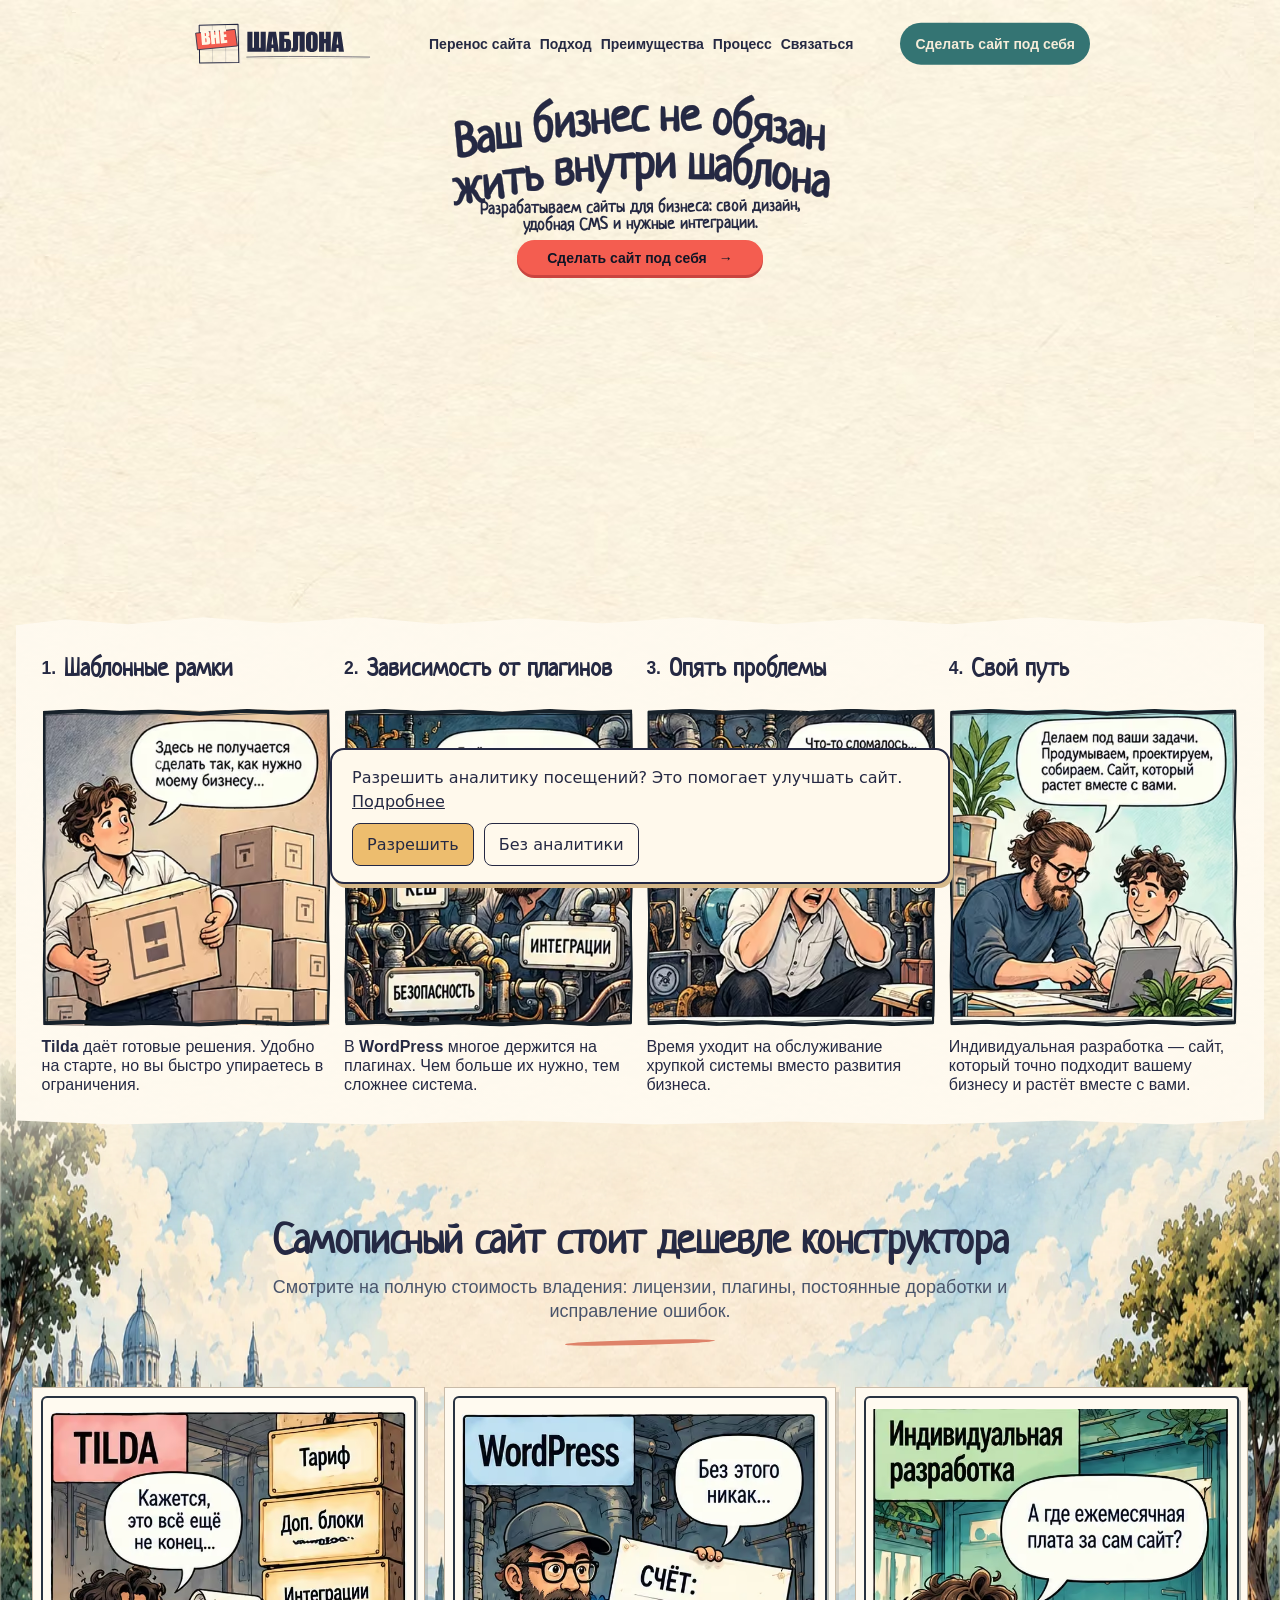
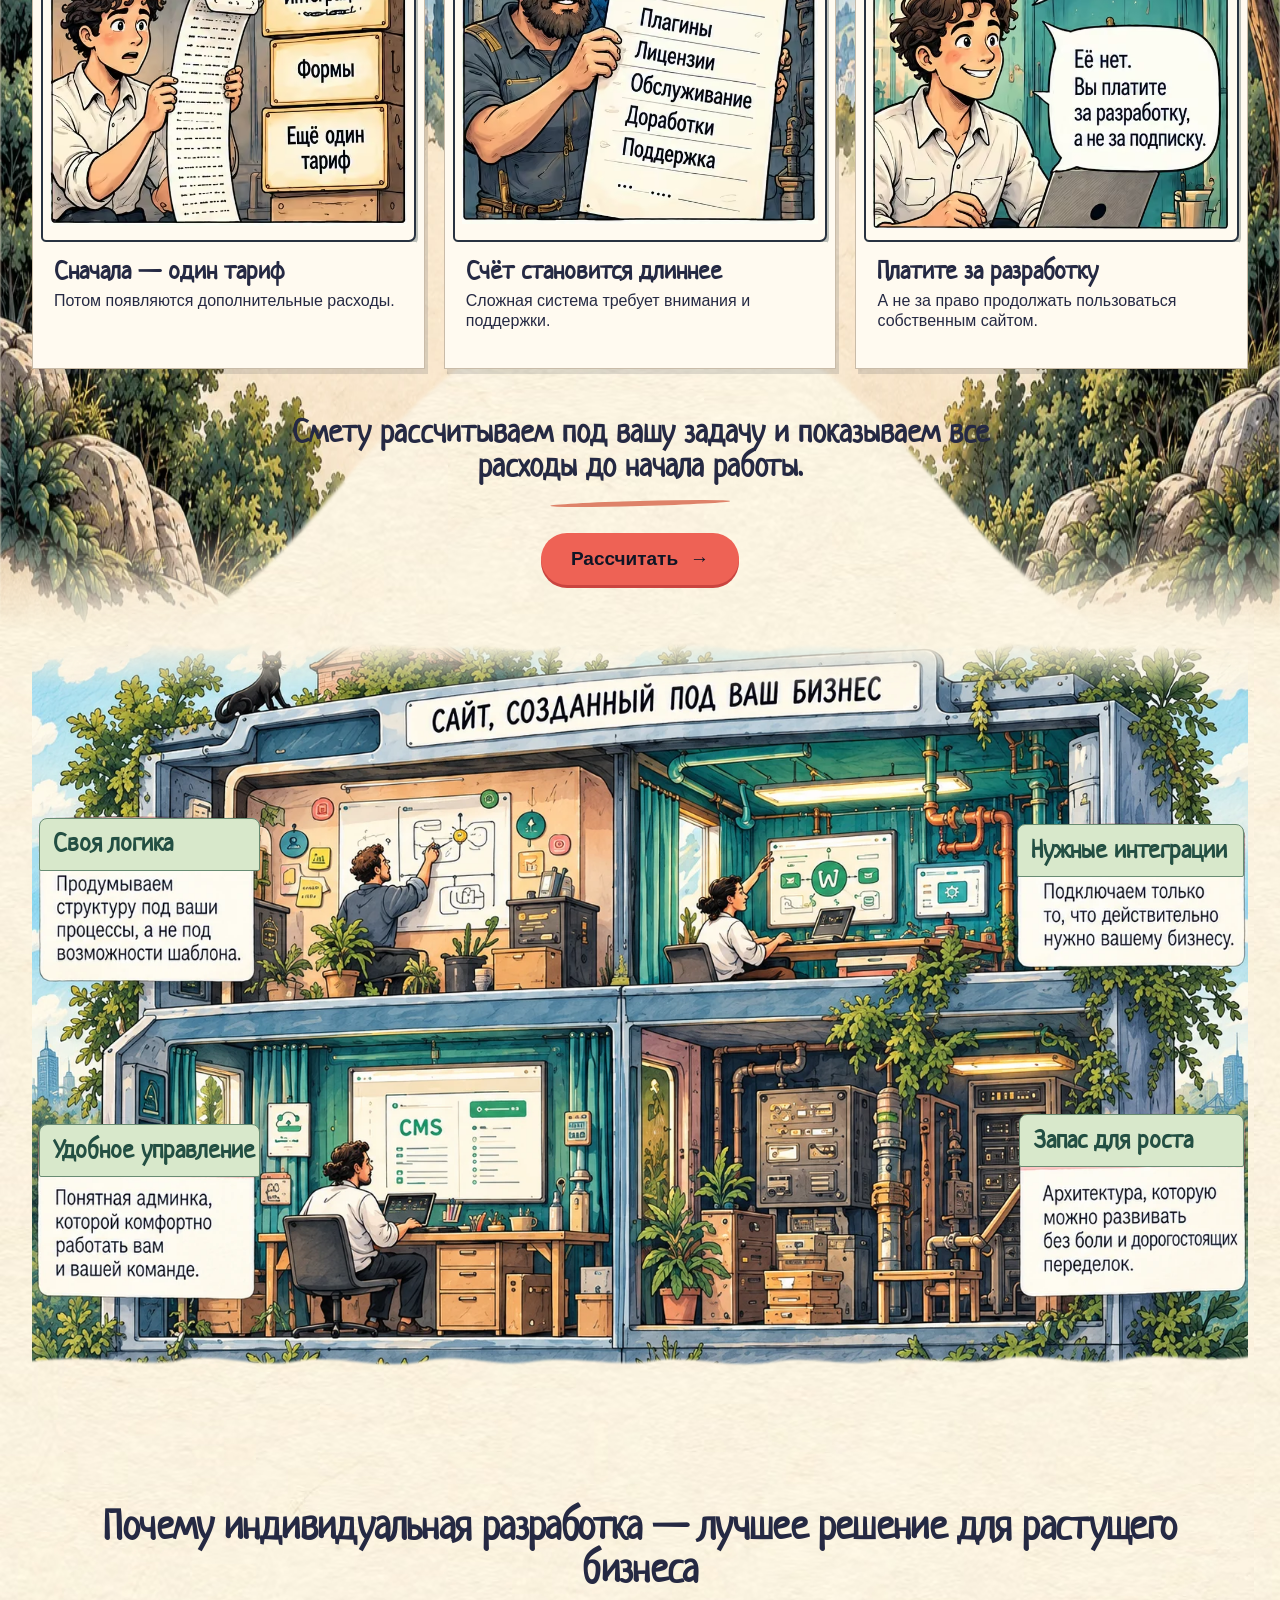
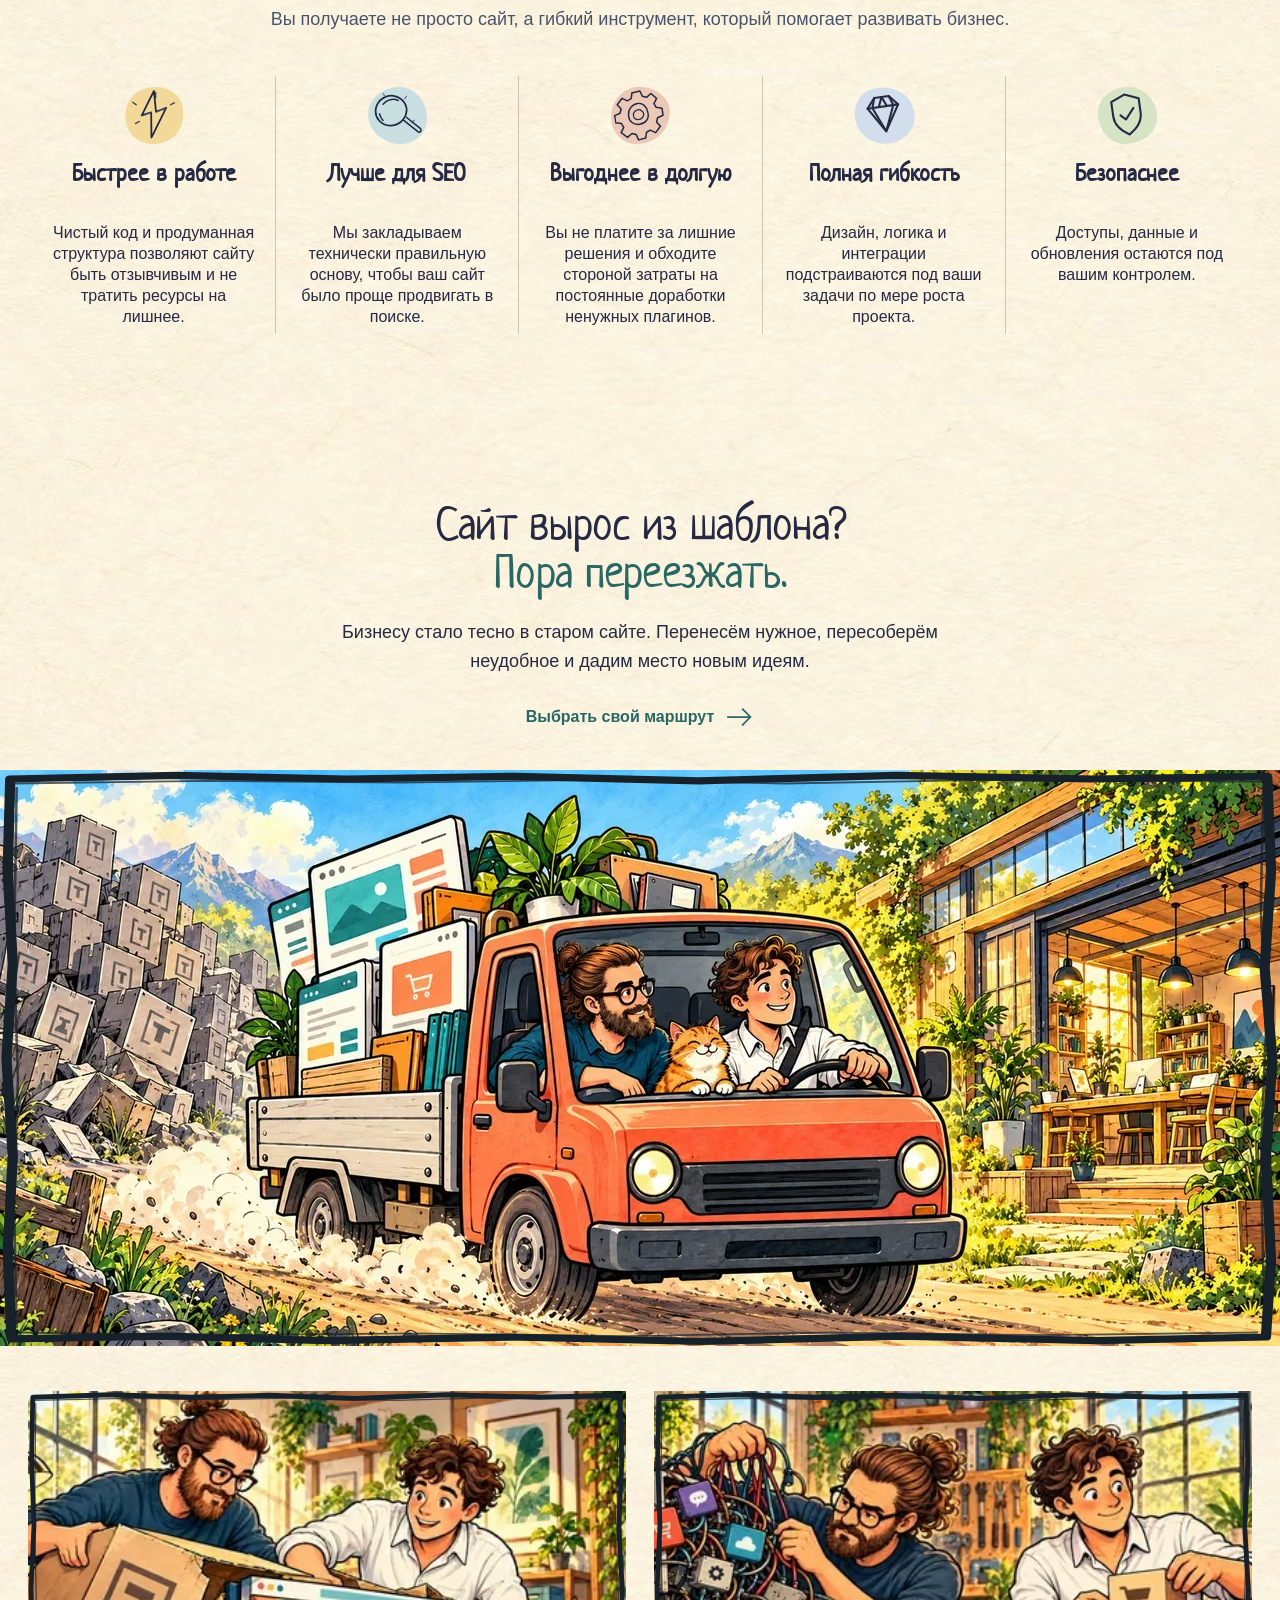
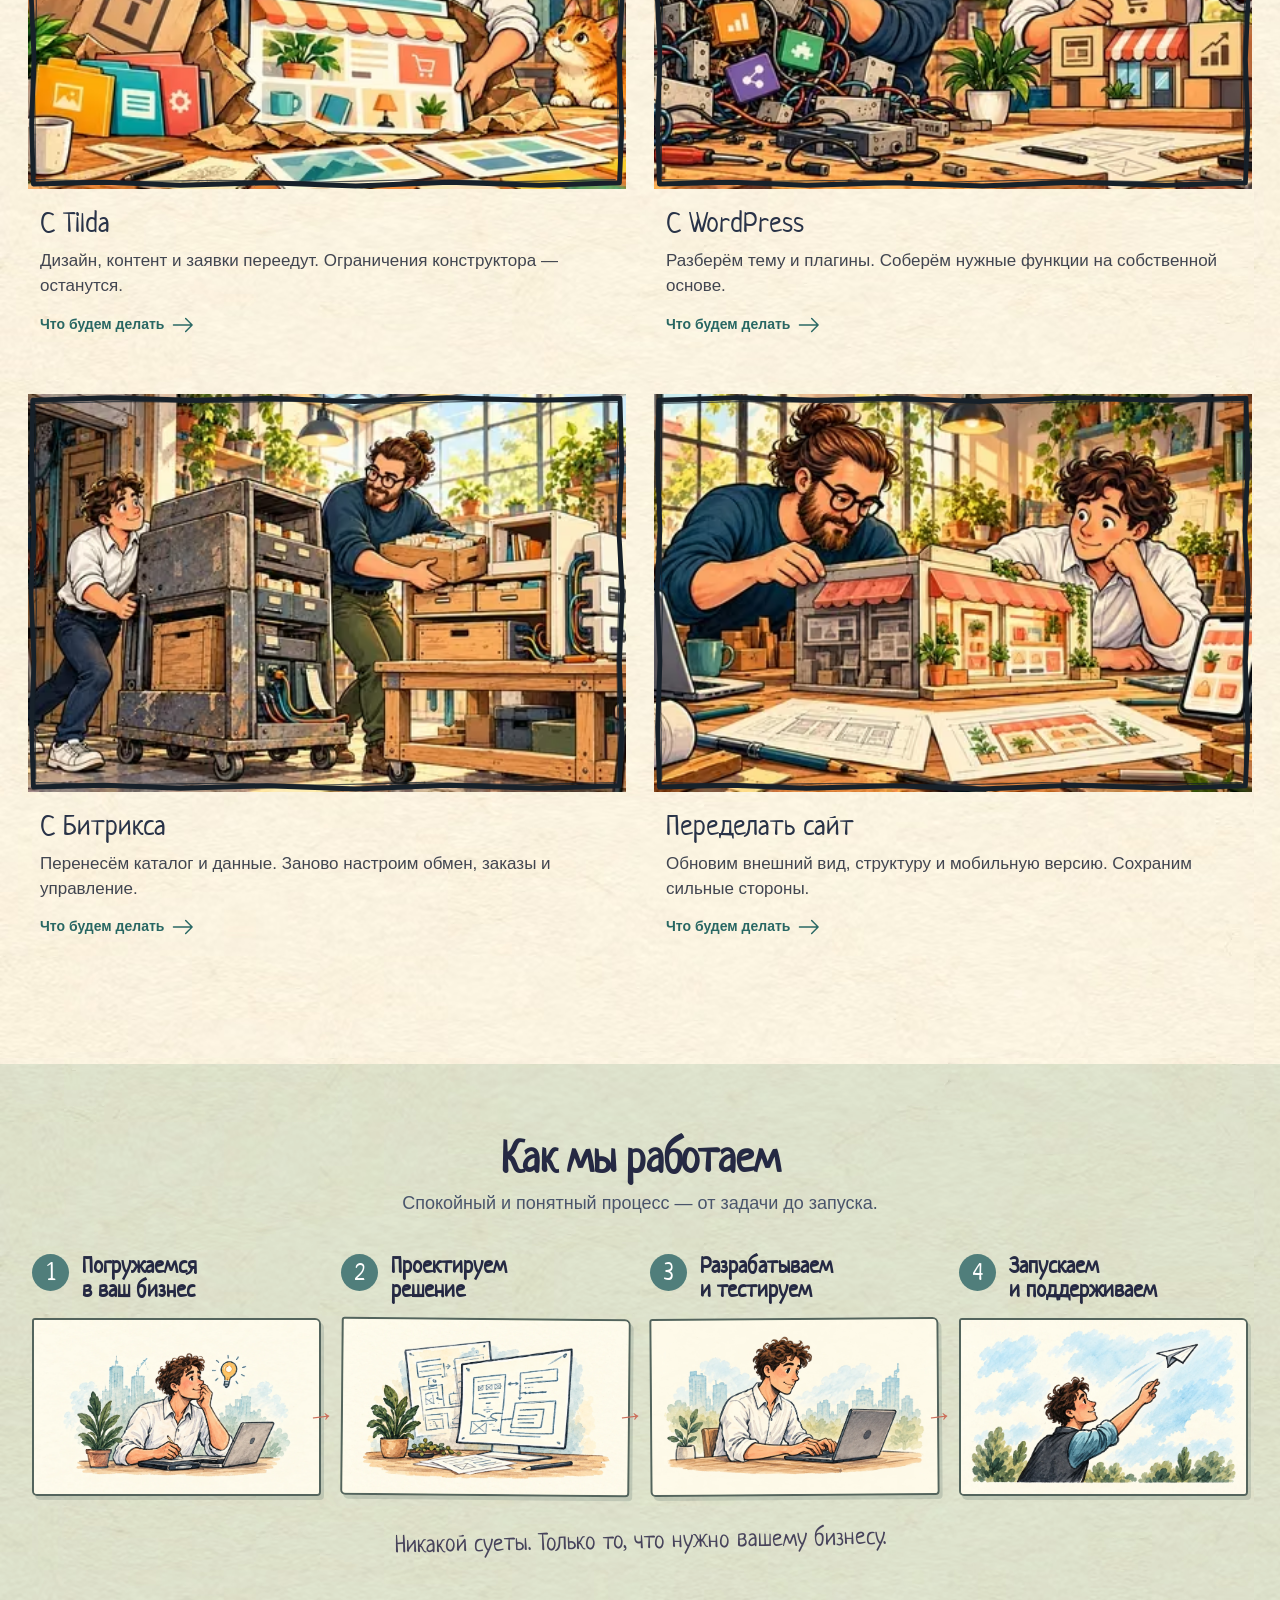
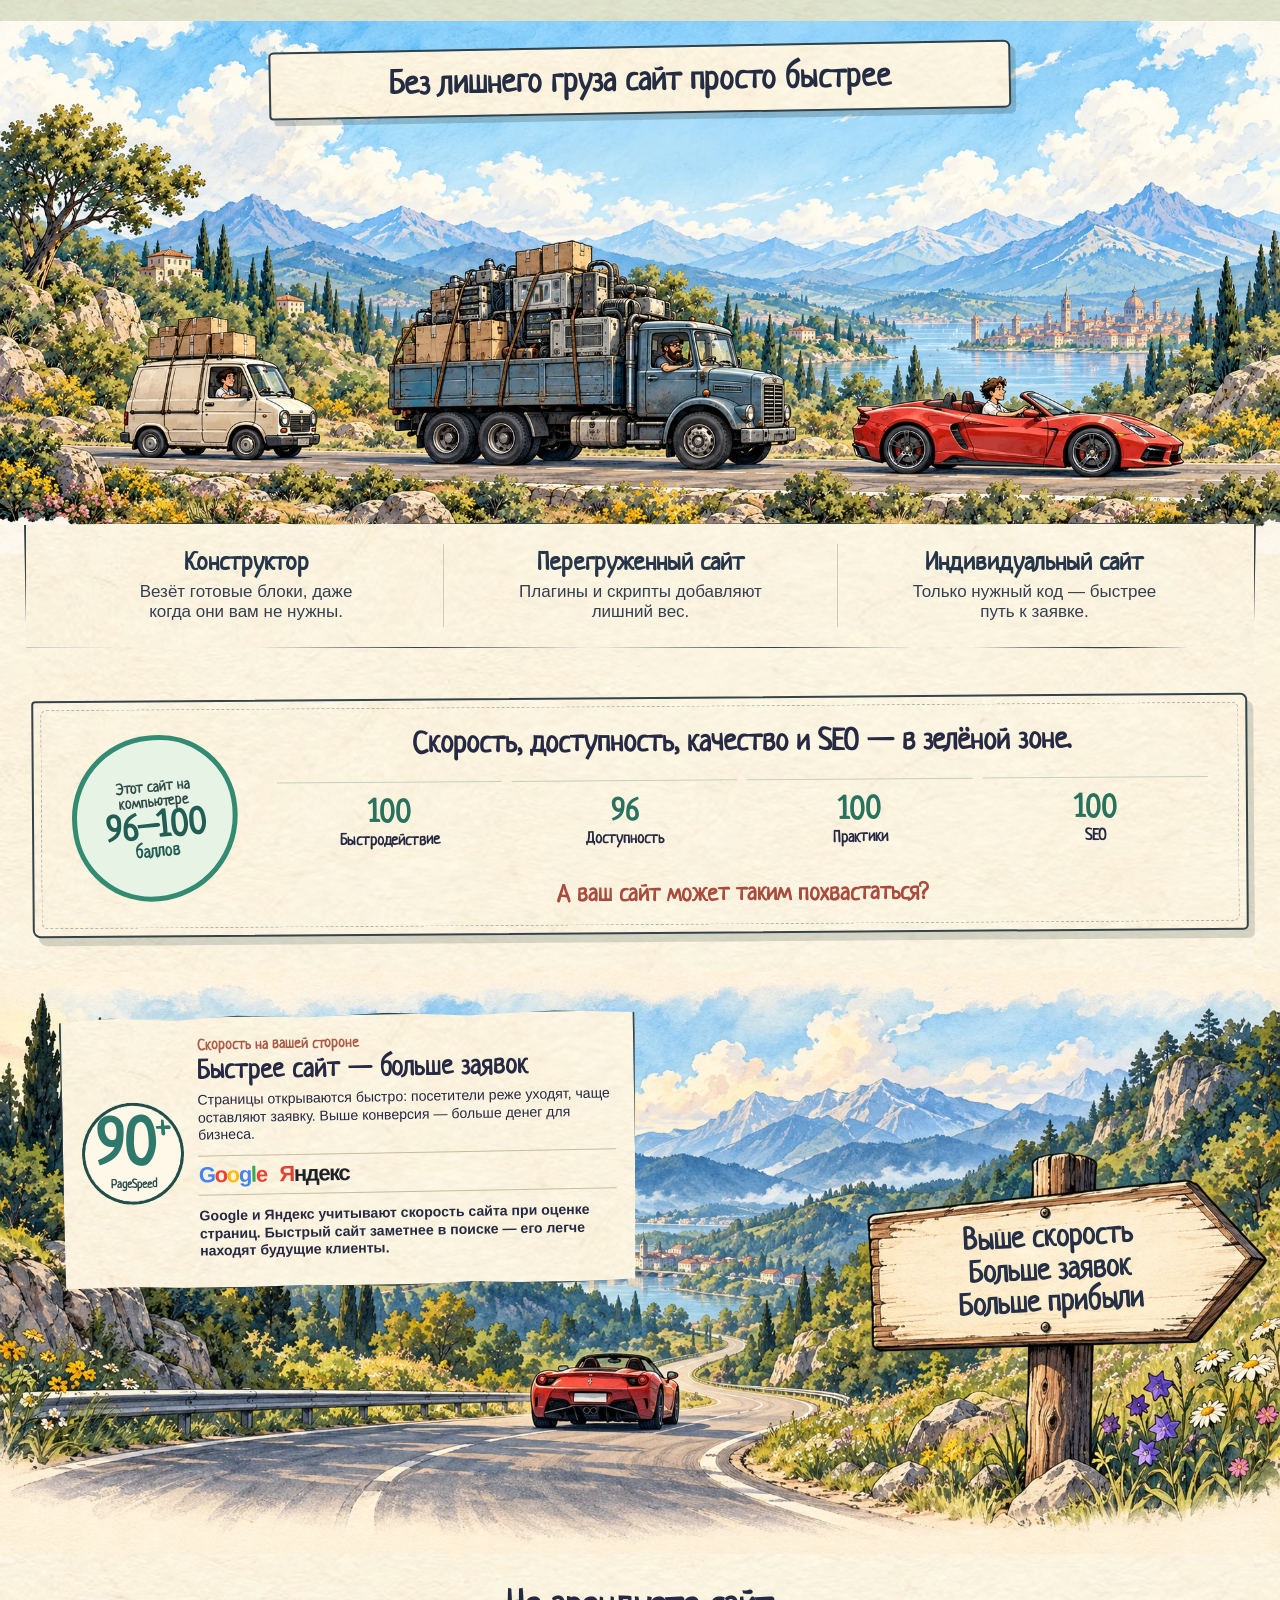
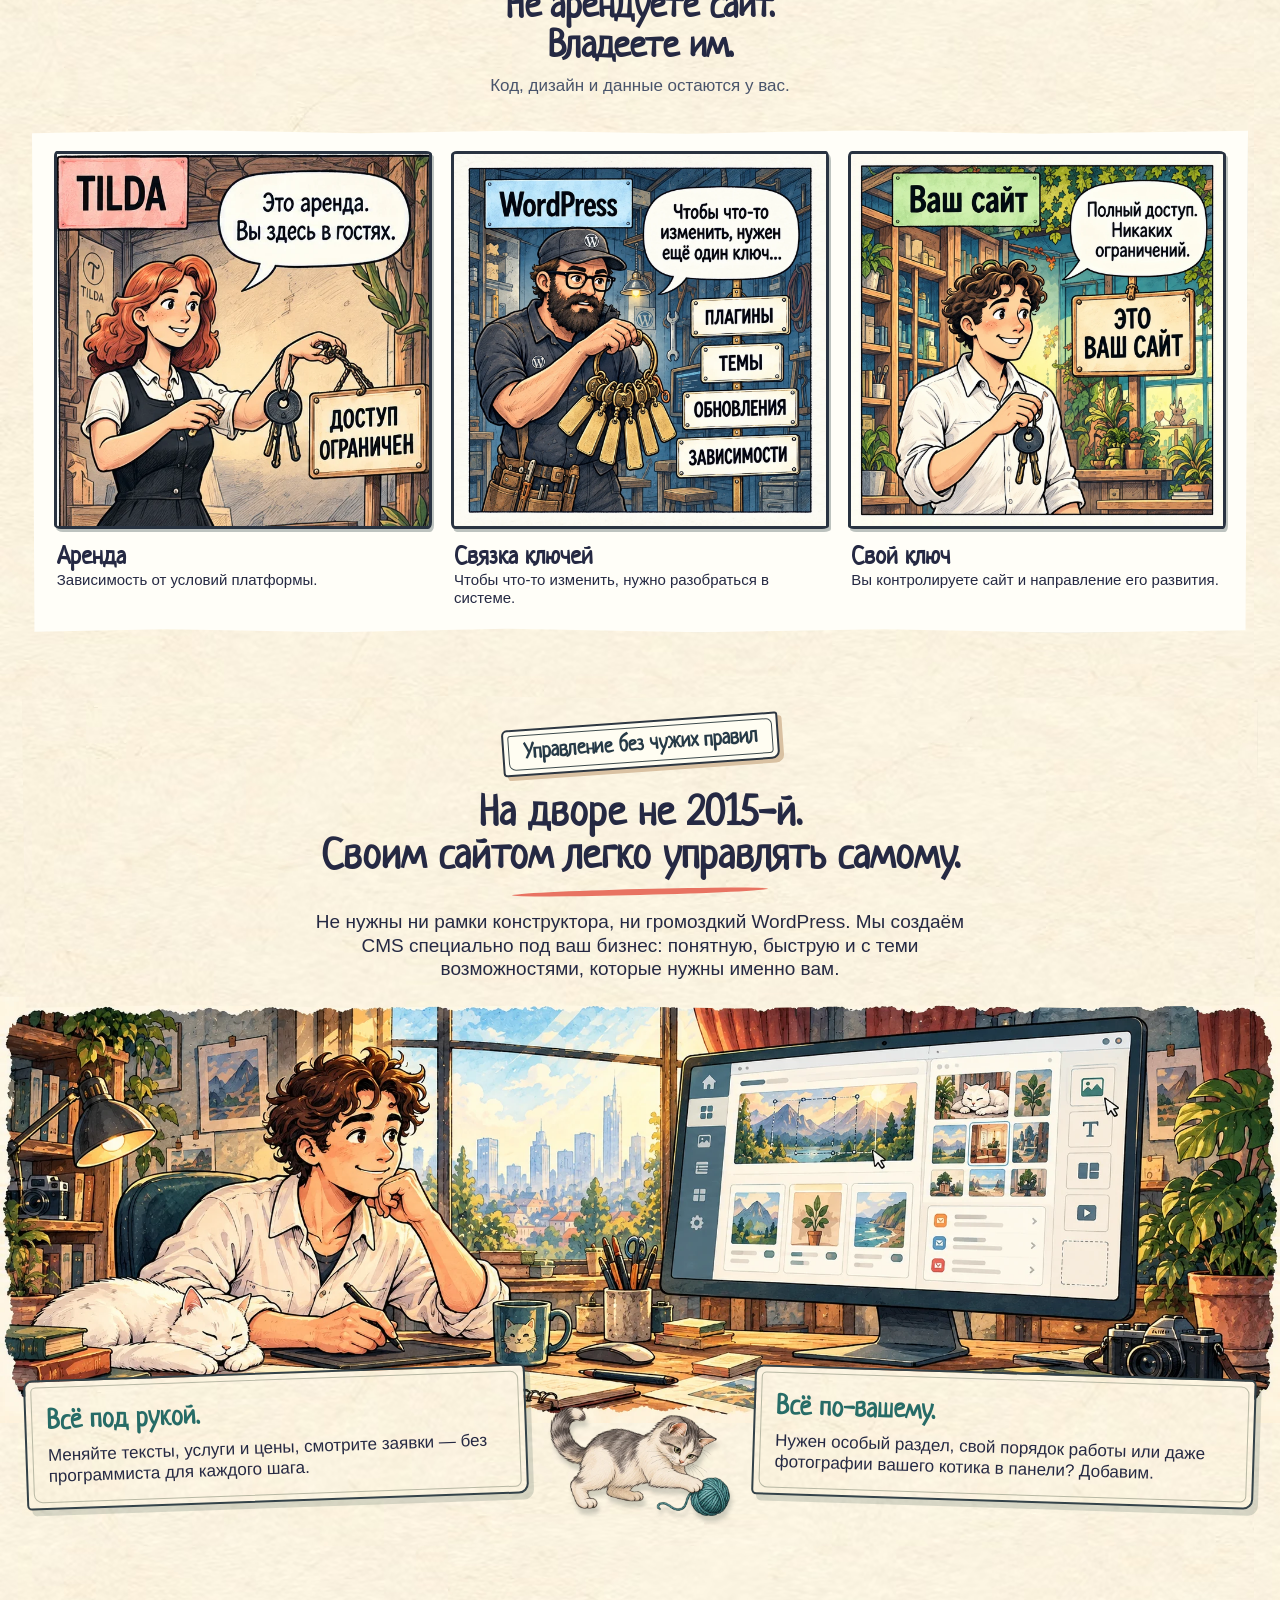
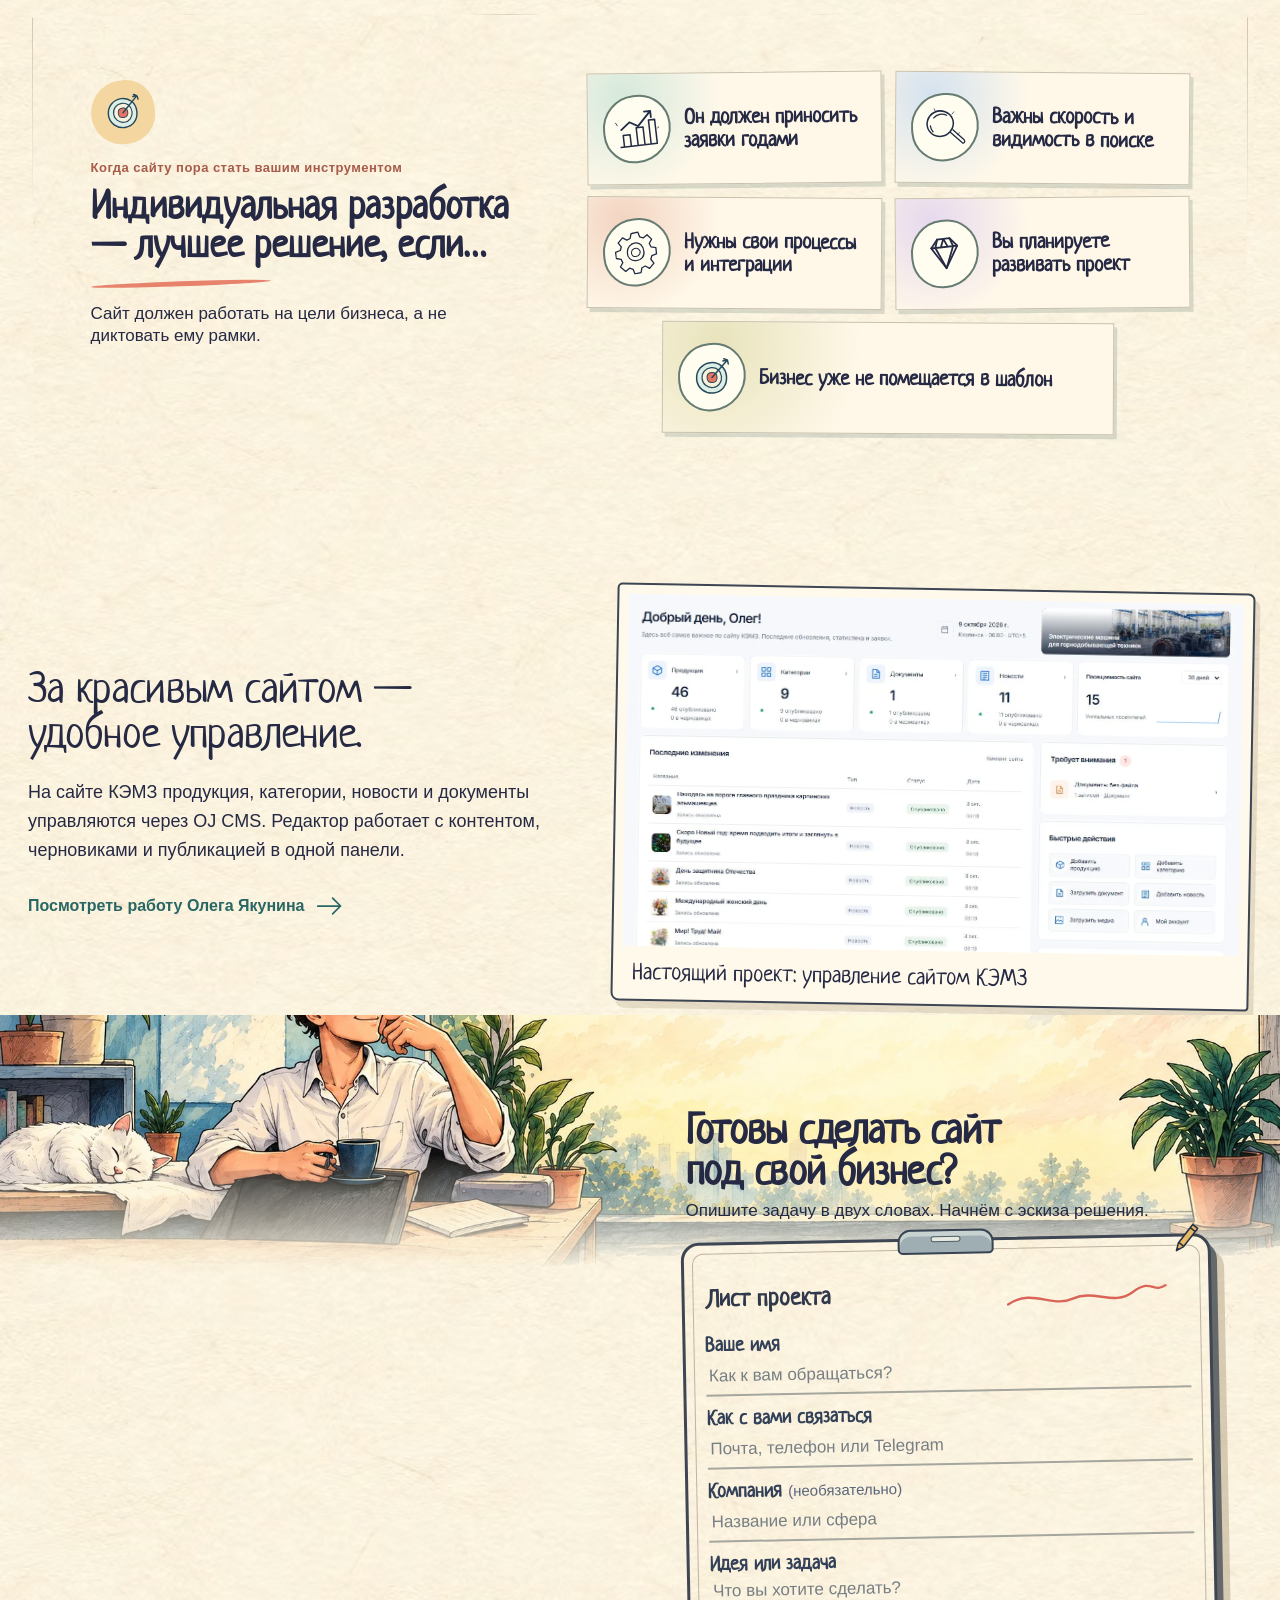
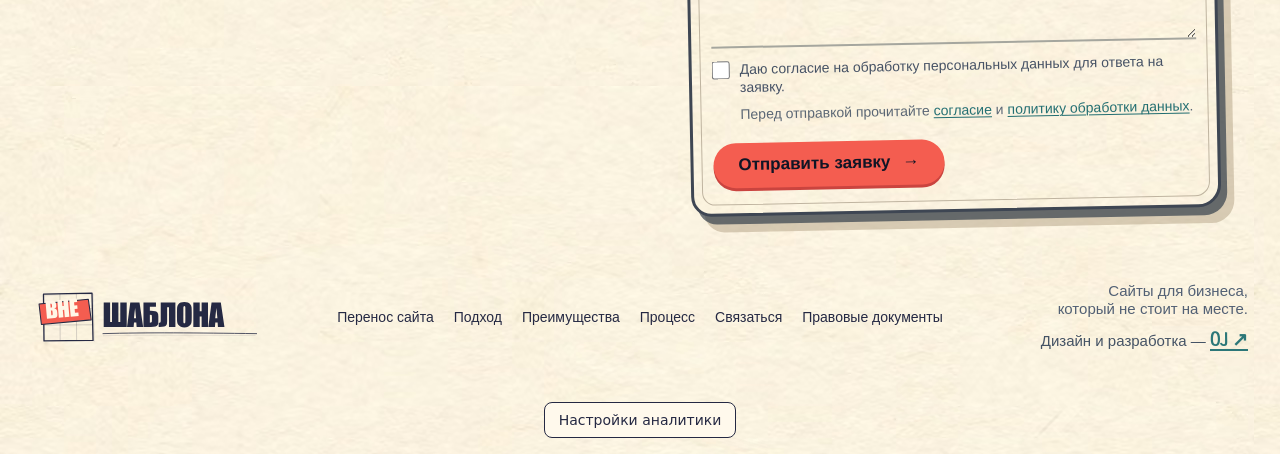
==== commit 670b952a: "Reduce desktop hero image payload and improve header contrast" ====
--- a/index.html
+++ b/index.html
@@ -28,13 +28,13 @@
     </script>
     <link rel="icon" type="image/svg+xml" href="/favicon.svg" />
     <link rel="preload" as="image" type="image/avif" media="(max-width: 950px)" imagesrcset="/assets/hero-mobile-canvas-512.avif 512w, /assets/hero-mobile-canvas-768.avif 768w, /assets/hero-mobile-canvas-1024.avif 1024w" imagesizes="100vw" fetchpriority="high" />
-    <link rel="preload" as="image" type="image/webp" media="(min-width: 951px)" imagesrcset="/assets/hero-wide-2k-v8.webp 1831w, /assets/hero-wide-2k-v8-hd.webp 3662w" imagesizes="(min-width: 1638px) 2560px, 156.3vw" fetchpriority="high" />
+    <link rel="preload" as="image" type="image/avif" media="(min-width: 951px)" imagesrcset="/assets/hero-wide-2k-v8.avif 1831w, /assets/hero-wide-2k-v8-hd.avif 3662w" imagesizes="(min-width: 1638px) 2560px, 156.3vw" fetchpriority="high" />
     <link rel="preload" as="font" type="font/woff2" href="/assets/fonts/Neucha-Regular.woff2" crossorigin />
 
     <script src="/script.js" defer></script>
 
     <script src="/analytics.js" defer></script>
-      <link rel="stylesheet" href="/site.min.css?v=perf-20261025" />
+      <link rel="stylesheet" href="/site.min.css?v=perf-20261025b" />
   </head>
   <body>
     <header class="site-header" id="top">
@@ -91,6 +91,11 @@
             sizes="100vw"
             width="1024"
             height="1536"
+          />
+          <source
+            type="image/avif"
+            srcset="/assets/hero-wide-2k-v8.avif 1831w, /assets/hero-wide-2k-v8-hd.avif 3662w"
+            sizes="(min-width: 1638px) 2560px, 156.3vw"
           />
           <source
             type="image/webp"
--- a/site.min.css
+++ b/site.min.css
@@ -1 +1 @@
-:root{--color-paper: #f6ecd9;--color-paper-edge: #d8bd8c;--color-ink: #252943;--color-coral: #f45d50;--color-coral-hover: #dd4e44;--color-teal: #3e8988;--color-teal-hover: #347473;--color-sky: #e5f2ef;--color-focus: #252943;--font-display: "Arial Narrow", Impact, "Roboto Condensed", sans-serif;--font-headline: "Neucha", "Arial Narrow", sans-serif;--font-body: "Arial Narrow", Arial, sans-serif;--font-ui: Arial, sans-serif;--radius-pill: 999px;--duration-quick: .16s}@font-face{font-family:Neucha;src:url(./assets/fonts/Neucha-Regular.woff2) format("woff2");font-style:normal;font-weight:400;font-display:swap}*,*:before,*:after{box-sizing:border-box}html,body{margin:0;min-width:320px;overflow-x:clip}html{scroll-behavior:smooth}body{position:relative;min-height:100vh;color:var(--color-ink);font-family:var(--font-body);background-color:var(--color-paper);background-image:url(/assets/paper-from-reference.avif);background-repeat:repeat;background-position:left top}img{max-width:100%}a{color:inherit}a:focus-visible,button:focus-visible,input:focus-visible,textarea:focus-visible{outline:3px solid var(--color-focus);outline-offset:3px}.visually-hidden{position:absolute;width:1px;height:1px;padding:0;margin:-1px;overflow:hidden;clip:rect(0,0,0,0);white-space:nowrap;border:0}.section-inner{width:min(100% - 56px,1440px);margin-inline:auto}.section-paper{position:relative;padding:clamp(56px,5vw,86px) 0;background:var(--color-paper)}.section-paper--blue{background:#e8f2ed}.section-paper--sage{background:#e9efe2}.section-paper:before,.section-paper:after{content:"";position:absolute;z-index:1;left:0;width:100%;height:13px;background:inherit;pointer-events:none}.section-paper:before{top:-10px;clip-path:polygon(0 60%,3% 30%,7% 70%,11% 20%,15% 62%,20% 36%,26% 75%,32% 23%,38% 62%,44% 34%,50% 68%,56% 28%,62% 72%,69% 31%,75% 61%,82% 20%,88% 64%,94% 30%,100% 55%,100% 100%,0 100%)}.section-paper:after{bottom:-10px;clip-path:polygon(0 0,100% 0,100% 40%,95% 72%,88% 30%,82% 78%,76% 44%,70% 72%,63% 29%,57% 68%,50% 38%,43% 75%,36% 30%,30% 64%,22% 35%,15% 74%,8% 32%,0 69%)}.section-heading{max-width:790px;margin-bottom:34px}.section-heading--center{text-align:center;margin-inline:auto}.section-heading h2,.contact h2{font-family:var(--font-headline);font-size:clamp(38px,3.6vw,58px);line-height:1.02;font-weight:700;letter-spacing:-.015em;margin:6px 0 10px}.section-heading p:not(.eyebrow){font-size:clamp(18px,1.45vw,22px);line-height:1.33;margin:0;color:#49546b}.eyebrow{margin:0;color:#a75b4b;font-size:14px;font-weight:700;letter-spacing:.08em;text-transform:uppercase}.hand-note{font-family:var(--font-headline);font-size:clamp(24px,2.6vw,36px);line-height:1.07;color:#47435b;transform:rotate(-5deg)}.fine-print{max-width:850px;margin:24px auto 0;text-align:center;color:#596175;font-size:14px;line-height:1.4}.site-header{position:relative;z-index:5;background:var(--color-paper)}.site-header:after{content:"";position:absolute;z-index:2;top:100%;left:0;width:100%;height:12px;background:var(--color-paper);clip-path:polygon(0 0,100% 0,100% 32%,96% 75%,91% 43%,86% 78%,80% 31%,75% 67%,69% 32%,62% 74%,56% 38%,50% 72%,44% 25%,38% 71%,31% 38%,25% 72%,18% 33%,12% 76%,6% 37%,0 69%);pointer-events:none}.site-header__inner{width:min(100% - 300px,1360px);min-height:72px;margin-inline:auto;display:flex;align-items:center;gap:22px}.brand{display:block;flex:0 0 auto;width:clamp(205px,17vw,280px);line-height:0}.brand img{display:block;width:100%;height:auto}.site-nav{display:flex;align-items:center;gap:clamp(12px,1.25vw,22px);margin-left:auto;white-space:nowrap}.site-nav a,.site-header__cta{display:inline-flex;align-items:center;min-height:44px;text-decoration:none;font-weight:700;font-size:clamp(13px,.85vw,15px)}.site-nav a:hover,.site-footer a:hover{color:var(--color-teal)}.site-nav__cta{display:none!important}.site-header__cta{justify-content:center;flex:0 0 auto;padding:0 18px;border-radius:999px;color:var(--color-paper);background:var(--color-teal)}.site-header__cta:hover{background:var(--color-teal-hover)}.menu-toggle{display:none}.hero-world{position:relative;background:var(--color-paper)}.hero{position:relative;width:min(100%,1920px);margin-inline:auto;background:var(--color-paper)}.hero__picture,.hero__art{display:block;width:100%}.hero__picture{clip-path:polygon(0 1.4%,3% 1.1%,7% 1.5%,12% .8%,18% 1.2%,25% .6%,32% 1.1%,39% .5%,46% 1%,54% .5%,62% 1.2%,69% .7%,76% 1.5%,84% .8%,91% 1.4%,97% .7%,100% 1.2%,100% 98.5%,95% 99.1%,89% 98.4%,83% 99.3%,77% 98.7%,69% 99.5%,62% 98.8%,55% 99.3%,48% 98.6%,40% 99.4%,33% 98.7%,26% 99.3%,18% 98.6%,11% 99.4%,5% 98.8%,0 99.2%)}.hero__art{height:auto}.hero__copy{position:absolute;z-index:1;top:3.3%;left:50%;width:min(70%,1040px);transform:translate(-50%);display:flex;flex-direction:column;align-items:center;text-align:center}.hero h1{margin:0;color:var(--color-ink);font-family:var(--font-headline);font-size:clamp(52px,5vw,92px);font-weight:700;line-height:.91;letter-spacing:-.022em;-webkit-text-stroke:.24px currentColor;transform:rotate(-1.2deg)}.hero-title__variant{display:block}.hero-title__variant--mobile{display:none}.hero-title__line{display:block;white-space:nowrap}.arc-char{display:inline-block;white-space:pre;transform:translateY(var(--arc-y)) rotate(var(--arc-r));transform-origin:50% 85%}.hero__copy>p{max-width:790px;margin:18px 0 0;font-family:var(--font-headline);font-size:clamp(23px,1.85vw,32px);line-height:1.03;font-weight:700;transform:rotate(-.6deg)}.pill-button{display:inline-flex;align-items:center;justify-content:center;gap:12px;min-height:52px;padding:0 30px;border:0;border-radius:999px;color:#101525;background:var(--color-coral);font-family:var(--font-body);font-size:19px;font-weight:700;text-decoration:none;white-space:nowrap;box-shadow:0 3px #ca443f;cursor:pointer;transition:background .16s ease,transform .16s ease}.pill-button:hover{background:var(--color-coral-hover);transform:translateY(-2px)}.hero__cta{margin-top:23px}.desktop-break{display:initial}.story{padding-top:48px}.story .section-heading{margin-bottom:22px}.story-grid{display:grid;grid-template-columns:repeat(4,minmax(0,1fr));gap:14px;align-items:stretch}.comic-panel{min-width:0;padding:10px 10px 17px;background:#fffaf0;border:1px solid #d9c7ab;box-shadow:2px 4px #92806a29;transform:rotate(var(--tilt,0deg))}.comic-panel:nth-child(1){--tilt:-.4deg}.comic-panel:nth-child(2){--tilt:.3deg}.comic-panel:nth-child(3){--tilt:-.2deg}.comic-panel:nth-child(4){--tilt:.35deg}.comic-panel h3{margin:0 0 8px;font-family:var(--font-headline);font-size:clamp(20px,1.8vw,29px);line-height:1.02}.comic-panel h3 span{font-family:var(--font-body);font-size:.7em;margin-right:3px}.comic-panel__art{position:relative;overflow:hidden;border:1px solid #726c65;background:#d7e6d7}.comic-panel__art img{display:block;width:100%;height:auto;aspect-ratio:1.5;object-fit:cover}.speech{position:absolute;top:12px;right:8px;max-width:52%;padding:8px 10px;border:1.5px solid #383848;border-radius:50% 43% 47% 46%/44% 50% 45% 53%;background:#fffdf2e8;box-shadow:1px 2px #272b3f4d;font-family:var(--font-headline);font-size:clamp(12px,1.05vw,17px);line-height:1.05;text-align:center}.speech:after{content:"";position:absolute;left:27%;bottom:-10px;width:13px;height:13px;background:#fffdf2;border-right:1.5px solid #383848;border-bottom:1.5px solid #383848;transform:skew(-30deg) rotate(35deg)}.comic-panel>p{font-size:clamp(16px,1.2vw,19px);line-height:1.2;margin:10px 2px 0}.story__note{margin:30px 3% 0;display:inline-block}.triptych{display:grid;grid-template-columns:repeat(3,minmax(0,1fr));gap:22px}.story-card{position:relative;min-width:0;background:#fffaf0;border:1px solid #c8bda9;padding:10px;box-shadow:4px 5px #33394a20}.story-card__tag{position:absolute;z-index:1;top:20px;left:0;padding:7px 16px 7px 22px;font-family:var(--font-headline);font-size:28px;font-weight:700;box-shadow:2px 3px #1e2a3626;transform:rotate(-2deg)}.tag--coral{background:#f2b5a9}.tag--navy{background:#bbcfda}.tag--teal{background:#b8d8c1}.story-card>picture>img{display:block;width:100%;height:clamp(360px,35vw,530px);object-fit:cover;object-position:center 30%;border:1px solid #716d69}.story-card__copy{padding:12px 10px 8px}.story-card h3{font-family:var(--font-headline);font-size:29px;line-height:1;margin:0 0 7px}.story-card p{font-size:17px;line-height:1.23;margin:0 0 10px}.paper-tags{display:flex;flex-wrap:wrap;gap:5px;list-style:none;margin:0;padding:0}.paper-tags li{padding:4px 7px;background:#f2e4cc;border:1px solid #d2bfa5;font-size:13px;font-weight:700;transform:rotate(-1deg)}.paper-tags li:nth-child(2n){transform:rotate(2deg)}.story-card blockquote{margin:9px 0 0;padding:10px 12px;border-left:4px solid var(--color-teal);background:#e7efe4;font-family:var(--font-headline);font-size:18px;line-height:1.1}.workshop{position:relative;padding:67px 0 72px;background:#d9ece8}.workshop__inner{position:relative}.workshop .section-heading{position:relative;z-index:2;margin-bottom:12px}.workshop__side-note{position:absolute;z-index:2;left:0;top:140px;font-size:25px}.workshop__picture{display:block;width:100%;overflow:hidden;clip-path:polygon(0 2%,7% 1%,13% 1.6%,20% .5%,29% 1.2%,39% .2%,49% 1.2%,61% .4%,70% 1.5%,80% .5%,91% 1.5%,100% .8%,100% 98%,93% 99%,83% 98.5%,72% 99.4%,60% 98.6%,50% 99.3%,38% 98.6%,27% 99.5%,17% 98.5%,6% 99%,0 98.3%)}.workshop__picture img{display:block;width:100%;height:auto}.workshop__labels{position:relative;z-index:1;display:grid;grid-template-columns:repeat(4,1fr);gap:12px;margin:-46px 28px 0}.workshop__labels article{padding:13px 13px 15px;background:#fff9e9;border:1px solid #c9bd9f;box-shadow:3px 4px #37555930;transform:rotate(var(--tilt,0deg))}.workshop__labels article:nth-child(1){--tilt:-1deg}.workshop__labels article:nth-child(2){--tilt:1deg}.workshop__labels article:nth-child(3){--tilt:-.5deg}.workshop__labels article:nth-child(4){--tilt:1.3deg}.workshop__labels h3{margin:-13px -13px 8px;padding:5px 12px;background:#f5b7ac;font-family:var(--font-headline);font-size:25px;line-height:1.05}.workshop__labels p{font-size:16px;line-height:1.18;margin:0}.race-grid figure,.ownership-grid figure{position:relative;min-width:0;margin:0;background:#fffaf0;border:1px solid #c9bba8;padding:8px;box-shadow:3px 4px #222b3a20}.race-grid img,.ownership-grid img{display:block;width:100%;height:clamp(340px,32vw,480px);object-fit:cover;object-position:center 40%}.race-grid figcaption,.ownership-grid figcaption{display:flex;flex-direction:column;gap:3px;padding:11px 7px 5px}.race-grid strong,.ownership-grid strong{font-family:var(--font-headline);font-size:29px;line-height:1}.race-grid figcaption span,.ownership-grid figcaption span{font-size:16px;line-height:1.2}.speed-result{max-width:960px;margin:30px auto 0;padding:18px 25px;display:flex;align-items:center;gap:30px;background:#fff9e8;border-top:2px solid #55526b;border-bottom:2px solid #55526b;transform:rotate(-.5deg)}.speed-result__number{flex:0 0 auto;margin:0;color:#d65c4f;font-family:var(--font-headline);font-size:clamp(85px,10vw,140px);line-height:.8}.speed-result__number span{font-size:.55em}.speed-result h3{font-family:var(--font-headline);font-size:34px;margin:0 0 3px}.speed-result p{font-size:19px;line-height:1.2;margin:0 0 5px}.speed-result small{display:block;color:#677080;font-size:14px;line-height:1.3}.ownership-grid img{height:clamp(330px,28vw,420px)}.ownership__summary{max-width:860px;margin:30px auto 0;font-size:21px;line-height:1.35;text-align:center}.cms__layout{display:grid;grid-template-columns:1.2fr .8fr;gap:42px;align-items:center}.cms__art{overflow:hidden;clip-path:polygon(0 2%,10% .5%,20% 1.5%,31% .7%,43% 1.6%,54% .6%,65% 1.5%,76% .5%,88% 1.7%,100% .7%,100% 98.5%,89% 99.5%,78% 98.5%,68% 99.4%,56% 98.7%,45% 99.5%,34% 98.6%,23% 99.4%,12% 98.5%,0 99%)}.cms__art img{display:block;width:100%;height:auto}.cms__copy h2{font-family:var(--font-headline);font-size:clamp(38px,3.5vw,56px);line-height:1;margin:7px 0 13px}.cms__copy>p:not(.eyebrow):not(.hand-note){font-size:21px;line-height:1.3;margin:0 0 18px}.cms__notepad{max-width:380px;padding:14px 18px;background:#fffaf0;border:1px solid #c9bba8;box-shadow:5px 6px #55556c25;transform:rotate(1deg)}.cms__notepad>span{display:block;margin:-14px -18px 8px;padding:7px 18px;background:#f0b2a7;font-family:var(--font-headline);font-size:25px}.cms__notepad ul{display:grid;grid-template-columns:repeat(2,1fr);gap:6px 14px;list-style:none;margin:0;padding:0;font-size:19px}.cms__notepad li:before{content:"\2713";margin-right:7px;color:var(--color-teal);font-weight:700}.cms__copy .hand-note{margin:22px 0 0;font-size:27px}.benefits__layout{display:grid;grid-template-columns:1fr 1.6fr;gap:40px;align-items:center}.benefits .section-heading h2{font-size:clamp(34px,3.1vw,50px)}.benefits__list{display:grid;grid-template-columns:repeat(3,1fr)}.benefits__list article{padding:8px 20px 10px;border-left:1px solid #d4cabc}.benefit-mark{display:block;height:66px;font-family:var(--font-headline);font-size:66px;line-height:.9;transform:rotate(-8deg)}.benefits__list h3{font-family:var(--font-headline);font-size:26px;line-height:1;margin:0 0 7px}.benefits__list p{font-size:16px;line-height:1.22;margin:0}.process-grid{display:grid;grid-template-columns:repeat(4,1fr);gap:15px}.process-grid article{position:relative;padding:12px 12px 17px;background:#fffaf0;border:1px solid #d3c5ae;box-shadow:2px 3px #35364a19;transform:rotate(var(--tilt,0deg))}.process-grid article:nth-child(1){--tilt:-.6deg}.process-grid article:nth-child(2){--tilt:.4deg}.process-grid article:nth-child(3){--tilt:-.3deg}.process-grid article:nth-child(4){--tilt:.6deg}.process-grid img{display:block;width:100%;height:auto;aspect-ratio:1;object-fit:cover}.process__number{position:absolute;z-index:1;top:1px;left:1px;width:43px;height:43px;display:grid;place-items:center;border-radius:50%;color:#fff;background:#5b4b6a;font-family:var(--font-headline);font-size:27px}.process-grid h3{margin:11px 3px 0;font-family:var(--font-headline);font-size:26px;line-height:1.05}.process__note{margin:20px 0 0 auto;width:max-content;text-align:right}.honest__grid{display:grid;grid-template-columns:repeat(2,1fr);gap:25px;max-width:1050px;margin-inline:auto}.honest__grid article{padding:25px 28px 30px;background:#fff9ea;border:1px solid #c6b7a0;box-shadow:4px 6px #3d4c5928;transform:rotate(-.7deg)}.honest__grid article:nth-child(2){background:#f1f6e8;transform:rotate(.8deg)}.honest__label{display:block;width:fit-content;max-width:100%;margin:-25px -28px 17px;padding:9px 15px;background:#f4c2b7;font-family:var(--font-headline);font-size:25px;font-weight:700}.honest__grid ul{margin:0;padding:0;list-style:none}.honest__grid li{position:relative;padding:7px 0 7px 25px;border-bottom:1px dashed #c7c5b6;font-size:19px;line-height:1.2}.honest__grid li:before{content:"\2713";position:absolute;left:0;color:var(--color-teal);font-weight:700}.honest__note{width:max-content;max-width:100%;margin:35px auto 0;text-align:center;font-size:31px}.contact{position:relative;padding:55px 0;background:#e8eee6}.contact__inner{position:relative;width:min(100% - 56px,1440px);min-height:620px;margin-inline:auto;overflow:hidden;background:#f7f1df;clip-path:polygon(0 1.5%,8% .5%,18% 1.2%,29% .4%,40% 1.5%,50% .5%,61% 1.2%,72% .4%,82% 1.4%,93% .5%,100% 1.3%,100% 98.5%,92% 99.5%,84% 98.4%,75% 99.3%,64% 98.6%,54% 99.4%,43% 98.6%,32% 99.5%,20% 98.5%,9% 99.4%,0 98.7%)}.contact__art{position:absolute;inset:0;width:100%;height:100%;object-fit:cover;object-position:center}.contact__content{position:relative;z-index:1;width:45%;margin-left:auto;padding:55px 7% 55px 0}.contact h2{font-size:clamp(38px,3.6vw,56px)}.contact__content>p:not(.eyebrow){max-width:460px;font-size:19px;line-height:1.25;margin:0 0 15px}.contact__form{display:grid;gap:8px;max-width:450px}.contact__form label{display:block}.contact__form input,.contact__form textarea{display:block;width:100%;padding:13px 15px;border:1px solid #c4baaa;border-radius:4px;background:#fffaf1e8;color:var(--color-ink);font:17px var(--font-body)}.contact__form input{height:46px}.contact__form textarea{min-height:100px;resize:vertical}.contact__form .pill-button{justify-self:stretch;margin-top:6px}.contact__note{position:absolute;z-index:1;left:6%;bottom:25px;font-size:29px;color:#312f48}.site-footer{padding:22px 0 28px;background:var(--color-paper);border-top:1px solid #dfd4c6}.site-footer__inner{display:flex;align-items:center;gap:35px}.brand--footer{width:230px}.site-footer nav{display:flex;gap:20px;margin:auto;flex-wrap:wrap}.site-footer nav a{font-size:14px;text-decoration:none}.site-footer p{margin:0;font-size:15px;line-height:1.2;color:#526074}@media(min-width:1921px){.hero-world{background-image:url(/assets/hero-wide-room.webp);background-size:100% 100%;background-position:center center;background-repeat:no-repeat}}@media(max-width:1390px){.site-header__inner{width:min(100% - 170px,1180px)}.brand{width:220px}.site-nav{gap:12px}.site-header__cta{padding-inline:14px}}@media(max-width:1340px){body:before{display:none}.site-header__inner{width:min(100% - 32px,900px);min-height:64px}.site-header__cta{display:none}.brand{width:clamp(190px,25vw,240px)}.menu-toggle{display:flex;flex-direction:column;align-items:center;justify-content:center;gap:5px;width:46px;height:46px;margin-left:auto;padding:10px;border:0;background:transparent;cursor:pointer}.menu-toggle span{display:block;width:24px;height:2px;border-radius:2px;background:var(--color-ink)}.site-nav{position:absolute;top:100%;left:0;right:0;z-index:10;display:none;flex-direction:column;align-items:stretch;gap:0;margin:0;padding:12px max(20px,calc((100% - 900px)/2)) 22px;background:var(--color-paper);border-bottom:2px solid var(--color-ink);box-shadow:0 12px 16px #2b2d3940}.site-nav.is-open{display:flex}.site-nav a{min-height:47px;font-size:18px;border-bottom:1px solid #e1d5c4}.site-nav__cta{display:inline-flex!important;justify-content:center;margin-top:12px;border:0!important;border-radius:999px;background:var(--color-teal);color:#fff}.hero h1{font-size:clamp(48px,5vw,70px)}.hero__copy>p{font-size:clamp(20px,2vw,26px)}.benefits__layout{grid-template-columns:1fr;gap:22px}}@media(max-width:950px){.hero-world{background:#e5f2ef}.hero{width:min(100%,680px)}.hero__copy{top:3.4%;width:95%}.hero h1{font-size:clamp(43px,6.3vw,66px)}.hero__copy>p{font-size:clamp(20px,2.6vw,25px);margin-top:12px}.hero__cta{margin-top:13px}.triptych{grid-template-columns:1fr;max-width:570px;margin-inline:auto}.story-card>picture>img{height:460px}.race-grid img,.ownership-grid img{height:460px}.cms__layout{grid-template-columns:1fr}.cms__art{max-width:800px}.cms__copy{max-width:700px}.workshop__side-note{display:none}.workshop__labels{margin:-12px 12px 0;grid-template-columns:repeat(2,1fr)}.process-grid{grid-template-columns:repeat(2,1fr)}.site-footer__inner{flex-wrap:wrap}.site-footer nav{margin-left:auto}}@media(max-width:700px){.section-inner,.contact__inner{width:min(100% - 28px,480px)}.section-paper{padding:48px 0}.section-heading{margin-bottom:22px}.section-heading h2,.contact h2{font-size:clamp(34px,9vw,44px)}.section-heading p:not(.eyebrow){font-size:17px}.eyebrow{font-size:11px}.site-header__inner{width:100%;min-height:58px;padding:0 13px 0 8px}.brand{width:clamp(160px,47vw,205px)}.hero{width:100%}.hero__picture{clip-path:polygon(0 1.2%,8% .5%,18% 1.4%,29% .6%,40% 1.5%,52% .4%,64% 1.4%,76% .5%,88% 1.3%,100% .5%,100% 98.7%,90% 99.5%,80% 98.8%,68% 99.5%,56% 98.7%,44% 99.4%,32% 98.6%,20% 99.3%,9% 98.6%,0 99.3%)}.hero__copy{top:2.4%;width:95%}.hero h1{font-size:clamp(36px,9.9vw,47px);line-height:.92;letter-spacing:-.025em}.hero-title__variant--desktop{display:none}.hero-title__variant--mobile{display:block}.hero__copy>p{max-width:360px;margin-top:9px;font-size:clamp(17px,4.5vw,20px);line-height:1.05}.desktop-break{display:none}.hero__cta{width:min(83%,330px);min-height:47px;margin-top:12px;padding-inline:12px;font-size:clamp(15px,4vw,18px)}.story-grid{grid-template-columns:1fr;gap:15px}.comic-panel{padding:8px 8px 14px}.comic-panel h3{font-size:26px}.comic-panel>p{font-size:17px}.speech{font-size:clamp(15px,4vw,18px);max-width:50%}.story__note{font-size:29px}.triptych{gap:18px}.story-card>picture>img{height:370px}.story-card h3{font-size:28px}.workshop{padding:50px 0}.workshop__picture{width:calc(100% + 28px);margin-left:-14px}.workshop__labels{grid-template-columns:1fr 1fr;gap:8px;margin:6px 0 0}.workshop__labels article{padding:9px}.workshop__labels h3{font-size:21px;margin:-9px -9px 7px;padding:5px 7px}.workshop__labels p{font-size:14px}.race-grid img,.ownership-grid img{height:370px}.speed-result{display:block;padding:18px}.speed-result__number{font-size:95px}.speed-result h3{font-size:29px}.speed-result p{font-size:17px}.ownership__summary{font-size:18px}.cms__layout{gap:24px}.cms__copy h2{font-size:39px}.cms__copy>p:not(.eyebrow):not(.hand-note){font-size:18px}.benefits__list{grid-template-columns:1fr}.benefits__list article{display:grid;grid-template-columns:54px 1fr;column-gap:12px;padding:13px 8px;border-left:0;border-top:1px solid #d4cabc}.benefit-mark{grid-row:span 2;font-size:53px;height:auto}.benefits__list h3{font-size:27px}.benefits__list p{font-size:16px}.process-grid{grid-template-columns:repeat(2,1fr);gap:9px}.process-grid article{padding:7px}.process__number{width:32px;height:32px;font-size:21px}.process-grid h3{font-size:20px}.process__note{font-size:28px}.honest__grid{grid-template-columns:1fr;gap:22px}.honest__grid article{padding:21px}.honest__label{font-size:23px;margin:-21px -21px 15px}.honest__grid li{font-size:17px}.honest__note{font-size:25px}.contact{padding:30px 0}.contact__inner{min-height:0;overflow:hidden}.contact__art{position:relative;display:block;width:100%;height:250px;object-fit:cover;object-position:left center}.contact__content{width:100%;padding:18px 18px 32px;margin:0;background:#f6efde}.contact__content>p:not(.eyebrow){font-size:17px}.contact__note{display:none}.site-footer__inner{display:block}.brand--footer{width:205px}.site-footer nav{margin:16px 0;gap:11px 18px}.site-footer p{font-size:14px}}@media(max-width:360px){.hero h1{font-size:35px}.hero__copy{top:1.8%}.hero__copy>p{font-size:16px;margin-top:7px}.hero__cta{margin-top:8px}.workshop__labels{grid-template-columns:1fr}.process-grid h3{font-size:18px}}@media(prefers-reduced-motion:reduce){html{scroll-behavior:auto}*,*:before,*:after{transition-duration:.01ms!important;animation-duration:.01ms!important}}@media(min-width:1341px){.site-header__inner{width:min(100% - 540px,1000px)}.brand{width:220px}.site-nav{gap:10px}.site-nav a{font-size:14px}.site-header__cta{font-size:14px;padding-inline:15px}}.speed-result .speed-result__number{font-size:clamp(85px,10vw,140px);line-height:.8;color:#d65c4f;margin:0}@media(min-width:701px)and (max-width:950px){.story-grid{grid-template-columns:repeat(2,minmax(0,1fr))}}@media(max-width:500px){.process-grid{grid-template-columns:1fr}.process-grid img{height:230px;aspect-ratio:auto;object-fit:cover;object-position:center 38%}.process-grid h3{font-size:25px}.process-grid h3 br{display:none}}@media(min-width:1921px){.hero{background:transparent}.hero__picture{mask-image:linear-gradient(to right,transparent 0%,#000 2%,#000 98%,transparent 100%)}}.site-header:after{height:10px}@media(min-width:951px){.site-header{position:absolute;top:0;left:0;right:0;background:transparent}.site-header__inner{position:relative;background:var(--color-paper)}.site-header:after{left:50%;width:min(100% - 32px,900px);transform:translate(-50%)}.hero__copy{top:clamp(78px,6vw,115px)}.hero__copy>p{margin-top:2px}.hero__cta{min-height:46px;margin-top:5px}}@media(min-width:951px)and (max-width:1200px){.hero h1{font-size:clamp(43px,4.5vw,52px)}.hero__cta{min-height:44px}.desktop-break{display:none}}@media(min-width:1341px){.site-header:after{width:min(100% - 660px,1000px)}}.story{z-index:2;margin-top:-20px;padding-top:0}.story:before{display:none}.story .section-heading{position:absolute;width:1px;height:1px;padding:0;margin:-1px;overflow:hidden;clip:rect(0,0,0,0);white-space:nowrap;border:0}@media(max-width:700px){.story{margin-top:-9px}}.benefit-mark{width:62px;height:65px;font-size:0;color:transparent;background-repeat:no-repeat;background-position:center;background-size:58px 58px}.benefits__list article:nth-child(1) .benefit-mark{background-image:url(/assets/icon-lightning.svg)}.benefits__list article:nth-child(2) .benefit-mark{background-image:url(/assets/icon-search.svg)}.benefits__list article:nth-child(3) .benefit-mark{background-image:url(/assets/icon-gear.svg)}@media(max-width:700px){.benefit-mark{width:50px;height:56px;background-size:48px 48px}}.honest__grid article{position:relative}.honest__grid article:after{content:"";position:absolute;top:74px;left:20px;width:55px;height:72px;background:url(/assets/icon-bulb.svg) center/contain no-repeat;pointer-events:none}.honest__grid article:nth-child(2):after{background-image:url(/assets/icon-target.svg)}.honest__grid ul{margin-left:65px}@media(max-width:700px){.honest__grid article:after{top:86px;left:10px;width:50px;height:63px}.honest__grid ul{margin-left:46px}}.page-world{background:transparent}.site-header:after{display:none}.hero-world,.hero{background:transparent}.hero{width:100%}.hero__picture{width:100%;overflow:hidden;clip-path:none}.hero__art{position:relative;left:50%;display:block;width:min(2560px,144.9275vw);max-width:none;height:auto;transform:translate(-50%)}.future-canvas{position:relative;z-index:2;min-height:100vh;margin-top:-9px;background:transparent}@media(min-width:951px){.site-header__inner{background:transparent}.hero__picture{mask-image:none}.hero__art{object-fit:contain}}@media(max-width:950px){.site-header,.hero-world{background:transparent}.hero{width:min(100%,680px)}.hero__art{left:0;width:100%;transform:none}.hero__copy{top:6%}.future-canvas{min-height:100vh;margin-top:-5px;background:transparent}}.site-footer{background:transparent}.hero-world[hidden]{display:none!important}.site-header{position:relative;top:auto;left:auto;right:auto;background:transparent}.site-header__inner{background:transparent}.future-canvas{margin-top:0}.comic-panel__art img{aspect-ratio:auto;height:auto;object-fit:contain}.comic-panel .speech,.story-card__tag,.story-card .paper-tags,.story-card blockquote{display:none}.story-card>picture>img,.race-grid img,.ownership-grid img{height:auto;aspect-ratio:auto;object-fit:contain}.race-grid figcaption,.ownership-grid figcaption{display:none}.cms__layout{grid-template-columns:minmax(0,.9fr) minmax(0,1.1fr)}.cms__art{max-width:620px;justify-self:center}.process-grid img{aspect-ratio:1.62;object-fit:cover}.contact__art{object-position:left center}@media(min-width:701px){.workshop__labels,.workshop__side-note{display:none}}@media(max-width:950px){.cms__layout{grid-template-columns:1fr}}@media(max-width:700px){.cms__copy{order:-1}.workshop__labels{display:grid}}.hero{overflow:hidden}.hero__stage{position:relative;left:50%;width:min(2560px,156.3vw);transform:translate(-50%)}.hero__picture,.hero__art{display:block;width:100%;overflow:visible;clip-path:none}.hero__art{position:static;left:auto;max-width:none;height:auto;transform:none}@media(min-width:951px){.site-header{position:absolute;top:0;left:0;right:0;background:transparent}.site-header__inner{width:min(calc(100% - 420px),1000px);min-height:64px;padding:0;background:transparent}.site-header .brand{width:clamp(205px,10vw,230px)}.hero__copy{top:min(124px,7.7vw)}.hero h1{font-size:clamp(38px,3.65vw,60px);line-height:1}.hero__copy>p{margin-top:clamp(5px,.5vw,8px);font-size:clamp(16px,1.3vw,21px);line-height:1.05}.hero__cta{min-height:clamp(35px,2.5vw,42px);margin-top:clamp(5px,.55vw,9px);font-size:clamp(14px,.96vw,18px)}}@media(max-width:950px){.site-header{position:relative;background:transparent}.hero{width:min(100%,680px)}.hero__stage{left:auto;width:100%;transform:none}}@media(min-width:1101px){.site-header__inner{display:grid;grid-template-columns:auto minmax(0,1fr) auto;column-gap:clamp(10px,1vw,22px)}.site-nav,.site-nav.is-open{display:flex;justify-content:center;align-items:center;margin:0}.site-header__cta{justify-self:end;white-space:nowrap}}@media(min-width:1101px)and (max-width:1340px){.site-header__inner{width:min(calc(100% - 300px),900px)}.site-header .brand{width:clamp(150px,15vw,205px)}.menu-toggle{display:none}.site-nav,.site-nav.is-open{position:relative;inset:auto;flex-direction:row;gap:clamp(7px,.7vw,12px);padding:0;background:transparent;border:0;box-shadow:none}.site-nav a{min-height:42px;border:0;font-size:14px}.site-nav .site-nav__cta{display:none!important}.site-header__cta{display:inline-flex;min-height:42px;padding-inline:15px;font-size:14px}}@media(max-width:1100px){.site-header__inner{min-height:58px;padding:0}.menu-toggle{display:grid;place-content:center;gap:5px;width:44px;height:44px;margin-left:auto;padding:0;border:1px solid #344052;border-radius:8px;background:#fbf3e3}.menu-toggle span{width:22px;height:2px;transition:transform .18s ease,opacity .18s ease}.menu-toggle[aria-expanded=true] span:first-child{transform:translateY(7px) rotate(45deg)}.menu-toggle[aria-expanded=true] span:nth-child(2){opacity:0}.menu-toggle[aria-expanded=true] span:last-child{transform:translateY(-7px) rotate(-45deg)}.site-nav,.site-nav.is-open{position:absolute;top:calc(100% + 6px);right:calc((100% - 100vw)/2 + 16px);left:auto;z-index:20;width:min(320px,calc(100vw - 32px));padding:12px 16px 18px;align-items:stretch;background:#fbf3e3 url(/assets/paper-from-reference.avif) repeat;border:1px solid #766c60;border-radius:8px;box-shadow:0 14px 30px #1d263748}.site-nav.is-open{display:flex}.site-nav a{width:100%;min-height:43px;padding:0 10px;border-bottom:1px solid #d4c5ae;font-family:var(--font-headline);font-size:21px;text-align:left}.site-nav__cta{min-height:45px!important;margin-top:13px;padding-inline:14px!important;font-family:var(--font-body)!important;font-size:15px!important}}@media(max-width:950px){.hero{width:100%}}@media(min-width:701px)and (max-width:950px){.hero__copy{top:13%}.hero h1{line-height:1}}@media(min-width:1101px){.site-header__inner{min-height:64px}}@media(min-width:1341px){.site-header__inner{width:min(calc(100% - 540px),1000px)}}@media(max-width:1100px){.site-header__inner .site-nav{position:absolute;z-index:20}}@media(min-width:951px)and (max-width:1100px){.hero__copy{top:clamp(80px,8.2vw,92px)}.hero h1{font-size:clamp(34px,3.4vw,38.5px);line-height:1.05}.hero__copy>p{max-width:88%;margin-top:12px;padding:6px 14px;background:#fff9e9ed;border-radius:40% 5% 35% 7%/8% 30% 10% 25%;box-shadow:0 2px 5px #fff9e980}.hero__cta{margin-top:clamp(198px,22vw,230px)}}@media(max-width:700px){.site-header__inner{padding-inline:12px}}@media(min-width:1101px){.site-header__inner{transform:translateY(clamp(0px,calc(3.41vw - 32px),15px))}}@media(min-width:951px)and (max-width:1100px){.site-header__inner{transform:translateY(clamp(3px,calc(3.41vw - 29px),9px))}}.story{position:relative;z-index:2;background:transparent}.story:before,.story:after{display:none}.story .section-inner{width:min(calc(100% - 32px),1840px)}@media(min-width:951px){.story{margin-top:clamp(-410px,-25.5vw,-245px);padding:0 0 38px}}@media(max-width:950px){.story{margin-top:0;padding:28px 0 48px}.story .section-inner{width:min(calc(100% - 28px),680px)}}.story .section-inner{padding:clamp(22px,1.9vw,32px) clamp(17px,2vw,36px) 30px;background:linear-gradient(#fffaf0e8,#fffaf0e8),url(/assets/paper-from-reference.avif) repeat;clip-path:polygon(0 13px,4% 7px,9% 12px,15% 5px,21% 11px,28% 5px,34% 12px,41% 6px,47% 11px,54% 5px,61% 12px,68% 6px,75% 12px,82% 5px,89% 11px,95% 6px,100% 12px,100% calc(100% - 5px),93% 100%,84% calc(100% - 4px),73% 100%,62% calc(100% - 3px),51% 100%,40% calc(100% - 4px),29% 100%,18% calc(100% - 3px),8% 100%,0 calc(100% - 4px));filter:drop-shadow(0 5px 5px #352b2352)}.story-grid{gap:clamp(9px,1vw,18px)}.comic-panel{display:flex;flex-direction:column;min-width:0;padding:0;background:transparent;border:0;box-shadow:none;transform:none}.comic-panel h3{min-height:2.12em;margin:0 0 9px;font-size:clamp(20px,1.25vw,25px);line-height:1.06}.comic-panel__art{flex:0 0 auto;width:100%;height:auto;aspect-ratio:10 / 11;border:0;background:#f6eddf;clip-path:polygon(.4% .7%,14% .2%,27% .7%,40% .3%,56% .8%,71% .2%,86% .6%,99.5% .3%,99.7% 15%,99.3% 32%,99.8% 49%,99.4% 66%,99.7% 84%,99.4% 99.4%,85% 99.7%,69% 99.3%,54% 99.8%,38% 99.4%,22% 99.7%,.4% 99.4%,.2% 84%,.6% 66%,.2% 49%,.5% 31%)}.comic-panel__art img{width:100%;height:100%;aspect-ratio:auto;object-fit:contain;object-position:center}.comic-panel__art:after{content:"";position:absolute;inset:0;background:url(/assets/comic-rough-frame.svg) center / 100% 100% no-repeat;pointer-events:none}.comic-panel>p{flex:1;margin:10px 0 0}@media(min-width:701px)and (max-width:950px){.story-grid{gap:22px 16px}}@media(max-width:700px){.story .section-inner{max-width:510px;padding:25px 16px}.story-grid{gap:22px}.comic-panel{padding:0;border:0}}:root{--folio-ink:#252943;--folio-paper:#fbf5e8;--folio-rule:#c8bda9;--folio-sky:#e4efeb;--folio-sage:#eaf0e5}.page-world>section:not(.story){isolation:isolate}.page-world>.section-paper:not(.story){padding:clamp(58px,5.7vw,106px) 0}.page-world>.section-paper:not(.story) .section-inner,.workshop>.section-inner{width:min(calc(100% - 64px),1820px)}.page-world>.section-paper:not(.story):before,.page-world>.section-paper:not(.story):after{height:14px}.page-world>.section-paper:not(.story) .section-heading{max-width:900px}.page-world>.section-paper:not(.story) .section-heading h2{font-size:clamp(37px,3vw,60px);line-height:1.04}.page-world>.section-paper:not(.story) .section-heading p:not(.eyebrow){max-width:650px;font-size:clamp(17px,1.1vw,21px)}.section-heading h2,.contact h2,.honest__label{overflow-wrap:anywhere}.eyebrow{font-size:13px;letter-spacing:.035em;text-transform:none}.workshop{padding:clamp(58px,5vw,100px) 0 clamp(62px,5vw,100px);background:transparent}.workshop__inner{max-width:1820px}.workshop .section-heading{position:absolute;width:1px;height:1px;padding:0;margin:-1px;overflow:hidden;clip:rect(0,0,0,0);white-space:nowrap;border:0}.workshop__picture{width:100%;margin:0;clip-path:polygon(0 1.3%,10% .5%,20% 1.3%,32% .3%,44% 1.2%,57% .5%,70% 1.4%,83% .4%,94% 1.3%,100% .6%,100% 98.5%,89% 99.5%,77% 98.6%,66% 99.5%,54% 98.8%,43% 99.4%,31% 98.5%,19% 99.4%,8% 98.6%,0 99%)}.workshop__picture img{width:100%;height:auto}.workshop__labels,.workshop__side-note,.workshop__right-note{display:none}@media(min-width:2200px){.workshop__side-note,.workshop__right-note{display:block;position:absolute;z-index:2;width:200px;margin:0;font-size:29px;line-height:1.08;color:#3c4058}.workshop__side-note{left:max(-246px,calc((1820px - 100vw)/2 + 16px));top:27%;transform:rotate(-9deg)}.workshop__right-note{right:max(-245px,calc((1820px - 100vw)/2 + 16px));top:24%;transform:rotate(8deg)}}.benefits{background:#fbf5e9e8}.benefits__layout{display:grid;grid-template-columns:minmax(290px,430px) minmax(0,1fr);gap:clamp(26px,3vw,65px);align-items:center}.benefits .section-heading{margin:0}.benefits .section-heading h2{font-size:clamp(33px,2.15vw,45px)!important;line-height:1.05}.benefits__list{display:grid;grid-template-columns:repeat(5,minmax(0,1fr));gap:0}.benefits__list article{padding:8px clamp(10px,1.2vw,24px) 10px;border-left:1px solid var(--folio-rule)}.benefits__list h3{font-size:clamp(20px,1.35vw,28px);line-height:1.03}.benefits__list p{font-size:clamp(14px,.9vw,17px);line-height:1.28}.benefit-mark{width:60px;height:62px;background-size:57px 57px}.benefits__list article:nth-child(4) .benefit-mark{background-image:url(/assets/icon-diamond.svg)}.benefits__list article:nth-child(5) .benefit-mark{background-image:url(/assets/icon-shield.svg)}.process{background:#fbf5e8e8}.process .section-inner{display:grid;grid-template-columns:minmax(190px,255px) minmax(0,1fr);column-gap:clamp(22px,2.5vw,52px);align-items:start}.process .section-heading{margin:0}.process .section-heading h2{font-size:clamp(40px,2.6vw,54px)!important}.process-grid{grid-template-columns:repeat(4,minmax(0,1fr));gap:0}.process-grid article,.process-grid article:nth-child(n){position:relative;display:flex;flex-direction:column;min-width:0;padding:0 clamp(10px,1vw,20px) 8px;border:0;border-left:1px solid #d9cfbd;background:transparent;box-shadow:none;transform:none}.process-grid img{order:2;width:100%;height:auto;aspect-ratio:1.65;object-fit:contain;object-position:center;background:transparent}.process-grid h3{order:1;min-height:65px;margin:0 0 8px 52px;font-size:clamp(18px,1.25vw,25px);line-height:1.05}.process-grid article:not(:last-child):after{content:"\2192";position:absolute;z-index:2;top:50%;right:-14px;color:#4d455b;font-family:var(--font-headline);font-size:35px;line-height:1;transform:rotate(-7deg)}.process__number{top:0;left:clamp(10px,1vw,20px);width:39px;height:39px;font-size:25px;background:#5d4b68}.process__note{grid-column:2;width:auto;max-width:310px;margin:16px 0 0 auto;font-size:clamp(24px,1.7vw,32px);line-height:1.02}.cost{background:#eaf1ecea}.cost .section-heading{margin-bottom:clamp(25px,2.5vw,48px)}.triptych{gap:clamp(15px,1.5vw,29px)}.cost-grid{align-items:stretch}.cost-grid .story-card{display:flex;flex-direction:column;min-width:0;padding:0;background:#fffaf0a8;border:0;box-shadow:none;transform:none}.cost-grid .story-card>picture>img{width:100%;height:auto;aspect-ratio:.86;object-fit:contain;border:0;background:#f7efdf;clip-path:polygon(.4% .5%,18% .2%,34% .6%,50% .2%,67% .7%,83% .2%,99.5% .6%,99.7% 35%,99.4% 66%,99.6% 99.5%,79% 99.8%,55% 99.4%,31% 99.8%,.5% 99.5%,.3% 68%,.6% 35%)}.cost-grid .story-card__copy{flex:1;padding:16px 10px 5px}.cost-grid .story-card h3{font-size:clamp(26px,1.65vw,34px)}.cost-grid .story-card p{max-width:42ch;font-size:clamp(16px,1vw,19px);line-height:1.28}.cost .fine-print{max-width:870px;margin-top:30px;text-align:left;font-size:15px}.race{background:#fbf5e8e8}.race-grid figure{padding:0;background:transparent;border:0;box-shadow:none}.race-grid img{width:100%;height:auto;aspect-ratio:1.9;object-fit:contain;object-position:center;background:#dce8e1}.race-grid figcaption{display:flex;flex-direction:column;gap:3px;min-height:78px;padding:12px 4px 0}.race-grid strong{font-size:clamp(24px,1.6vw,32px)}.race-grid figcaption span{font-size:clamp(15px,1vw,18px)}.speed-result{max-width:950px;margin:30px 0 0 auto;padding:17px 22px 20px;background:#fff9eb;border-color:#47536a;box-shadow:7px 8px #c9bca783;transform:rotate(-.35deg)}.speed-result__number{font-size:clamp(82px,7vw,132px)!important}.speed-result h3{font-size:clamp(27px,1.7vw,36px)}.speed-result p{font-size:clamp(16px,1.1vw,20px)}.ownership{background:#e9efe4e8}.ownership .section-heading{margin-bottom:30px}.ownership-grid figure{padding:0;background:transparent;border:0;box-shadow:none}.ownership-grid img{width:100%;height:auto;aspect-ratio:1;object-fit:contain;background:#f8f1e4}.ownership-grid figcaption{display:flex;flex-direction:column;min-height:89px;padding:13px 8px 6px;background:#fffaf0a8}.ownership-grid strong{font-size:clamp(25px,1.7vw,34px)}.ownership-grid figcaption span{font-size:clamp(15px,1vw,19px)}.ownership__summary{max-width:970px;margin:32px 0 0 auto;padding:15px 22px;border-left:4px solid #4d8981;background:#fff9ecbd;text-align:left;font-size:clamp(18px,1.25vw,23px)}.cms{background:#fbf5e8e8}.cms__layout{grid-template-columns:minmax(0,.95fr) minmax(340px,1.05fr);gap:clamp(35px,5vw,105px);align-items:center;max-width:1600px}.cms__art{width:min(100%,650px);max-width:none;justify-self:end;box-shadow:9px 11px #c7bda65b}.cms__art img{width:100%;height:auto}.cms__copy{max-width:690px}.cms__copy h2{font-size:clamp(40px,3.4vw,69px)}.cms__copy>p:not(.eyebrow):not(.hand-note){max-width:34ch;font-size:clamp(20px,1.35vw,26px);line-height:1.32}.cms__notepad,.cms__copy .hand-note{display:none}.honest{background:#eaf1ebe8}.honest__grid{max-width:1560px;gap:clamp(18px,2vw,38px)}.honest__grid article,.honest__grid article:nth-child(2){padding:30px 35px 35px;background:#fff8e9;border:0;box-shadow:6px 8px #4d4b4424;transform:rotate(-.4deg)}.honest__grid article:nth-child(2){background:#eff6e9;transform:rotate(.5deg)}.honest__label{margin:-30px -35px 20px;padding:11px 17px;background:#f3c5b9;font-size:clamp(23px,1.6vw,32px)}.honest__label--green{background:#c8dfc5}.honest__grid li{font-size:clamp(17px,1.2vw,22px)}.honest__note{margin-top:38px;font-size:clamp(27px,2vw,38px)}.contact{padding:clamp(45px,4vw,75px) 0 0;background:transparent}.contact__inner{width:min(calc(100% - 32px),2050px);min-height:clamp(700px,35vw,775px);background:var(--folio-paper)}.contact__art{object-position:center center}.contact__content{width:min(52%,880px);margin-left:auto;padding:clamp(32px,3.2vw,67px) clamp(32px,5vw,110px) 40px 20px}.contact h2{margin:4px 0 8px;font-size:clamp(39px,3.3vw,66px);line-height:.98}.contact__content>p:not(.eyebrow){max-width:470px;margin:0 0 17px;font-size:clamp(17px,1.08vw,22px);line-height:1.27}.sketch-tablet{position:relative;max-width:570px;padding:24px clamp(19px,1.55vw,31px) 25px;background:#fffaf0 url(/assets/paper-from-reference.avif) repeat;border:3px solid #3e4653;border-radius:18px 18px 23px 20px;box-shadow:6px 8px #2d3a47aa,13px 16px #b8a78c88;transform:rotate(-1.1deg)}.sketch-tablet:before{content:"";position:absolute;inset:8px;border:1px solid #bfb4a0;border-radius:11px 12px 15px 13px;pointer-events:none}.sketch-tablet__clip{position:absolute;top:-12px;left:50%;width:96px;height:25px;transform:translate(-50%);border:2px solid #374252;border-radius:13px 13px 5px 5px;background:#9faeb3;box-shadow:inset 0 5px #c6d1d0}.sketch-tablet__clip:after{content:"";position:absolute;left:31px;top:5px;width:30px;height:6px;border:1px solid #4e5e63;border-radius:9px;background:#e5e8df}.sketch-tablet__head{position:relative;display:flex;align-items:center;justify-content:space-between;gap:12px;margin:4px 2px 9px;color:#30384c;font-family:var(--font-headline);font-size:clamp(24px,1.55vw,31px);font-weight:700}.sketch-tablet__head svg{width:44%;max-width:200px;height:50px;overflow:visible}.sketch-tablet__stroke{fill:none;stroke:#da6457;stroke-width:3;stroke-linecap:round;stroke-linejoin:round;stroke-dasharray:260;stroke-dashoffset:260}.sketch-tablet.is-drawing .sketch-tablet__stroke,.sketch-tablet:focus-within .sketch-tablet__stroke{animation:sketch-write 1.15s ease-out forwards}.sketch-tablet__pencil{transform-origin:50% 50%}.sketch-tablet.is-drawing .sketch-tablet__pencil,.sketch-tablet:focus-within .sketch-tablet__pencil{animation:pencil-tap .18s ease-in-out 6 alternate}@keyframes sketch-write{to{stroke-dashoffset:0}}@keyframes pencil-tap{to{translate:2px -2px}}.contact__form{position:relative;display:grid;gap:9px;max-width:none}.contact__form label{position:relative;display:block;color:#334158;font-family:var(--font-headline);font-size:20px;font-weight:700}.contact__form label:after{content:"";position:absolute;left:0;right:auto;bottom:0;width:0;height:2px;background:#d65f51;transition:width .32s ease;pointer-events:none}.contact__form label:focus-within:after{width:100%}.contact__form input,.contact__form textarea{display:block;width:100%;height:auto;min-height:37px;margin-top:1px;padding:3px 3px 5px;border:0;border-bottom:2px solid #a5a69e;border-radius:0;outline:0;background:transparent;color:var(--folio-ink);font:17px var(--font-body);resize:vertical}.contact__form input:focus-visible,.contact__form textarea:focus-visible{outline:2px dashed #4b7f7d;outline-offset:3px}.contact__form textarea{min-height:63px}.contact__form input::placeholder,.contact__form textarea::placeholder{color:#777f84;opacity:1}.contact__form .pill-button{justify-self:start;min-height:45px;margin-top:8px;padding:0 25px;font-size:17px}.contact__note{left:5%;bottom:34px;max-width:200px;font-size:clamp(23px,1.5vw,30px)}.site-footer{padding:30px 0 35px;border-top:0;background:transparent}.site-footer__inner{width:min(calc(100% - 64px),1820px)}@media(max-width:1450px){.benefits__layout{grid-template-columns:1fr;gap:25px}.benefits .section-heading{max-width:760px}.benefits__list article:first-child{border-left:0}.process .section-inner{grid-template-columns:190px minmax(0,1fr)}.process-grid h3{margin-left:43px}.process__number{width:34px;height:34px;font-size:23px}.contact__content{width:55%;padding-right:35px}}@media(max-width:1100px){.page-world>.section-paper:not(.story) .section-inner,.workshop>.section-inner{width:min(calc(100% - 42px),900px)}.benefits__list{grid-template-columns:repeat(3,minmax(0,1fr));row-gap:20px}.benefits__list article:nth-child(4){border-left:0}.process .section-inner{display:block}.process .section-heading{max-width:600px;margin-bottom:25px}.process-grid{grid-template-columns:repeat(2,minmax(0,1fr));gap:22px 8px}.process-grid article:not(:last-child):after{display:none}.process__note{margin-left:auto}.contact__inner{min-height:680px}.contact__content{width:59%;padding-right:24px}}@media(max-width:950px){.triptych{grid-template-columns:1fr;max-width:650px;margin-inline:auto}.cost-grid .story-card>picture>img{max-height:none}.race-grid img,.ownership-grid img{height:auto}.cms__layout{grid-template-columns:1fr;max-width:650px}.cms__art{justify-self:center}.cms__copy{order:-1}.contact__inner{width:min(calc(100% - 28px),720px);min-height:0;overflow:visible;clip-path:none;background:var(--folio-paper)}.contact__art{position:relative;display:block;width:100%;height:clamp(230px,37vw,320px);object-fit:cover;object-position:left center}.contact__content{width:100%;padding:18px clamp(20px,4vw,35px) 40px;background:var(--folio-paper)}.contact__note{display:none}.sketch-tablet{max-width:570px;margin:20px auto 0;transform:rotate(-.5deg)}}@media(max-width:700px){.page-world>.section-paper:not(.story){padding:58px 0}.page-world>.section-paper:not(.story) .section-inner,.workshop>.section-inner{width:min(calc(100% - 28px),510px)}.page-world>.section-paper:not(.story) .section-heading h2{font-size:clamp(34px,8.5vw,44px)}.workshop{padding:55px 0 58px}.workshop .section-heading{position:relative;width:auto;height:auto;padding:0;margin:0 0 23px;overflow:visible;clip:auto;white-space:normal;border:0;text-align:left}.workshop__picture{width:100%;margin:0}.workshop__labels{display:grid;grid-template-columns:repeat(2,minmax(0,1fr));gap:10px;margin:17px 0 0}.workshop__labels article{padding:10px;background:#fff8e9;border:1px solid #c8bca7;box-shadow:2px 3px #4c57572e;transform:none}.workshop__labels h3{margin:-10px -10px 8px;padding:6px 9px;font-size:22px}.workshop__labels p{font-size:14px;line-height:1.22}.benefits__list{grid-template-columns:1fr 1fr;gap:18px 0}.benefits__list article{display:block;padding:8px 12px;border-left:1px solid var(--folio-rule);border-top:0}.benefits__list article:nth-child(odd){border-left:0}.benefits__list article:nth-child(4){border-left:1px solid var(--folio-rule)}.benefits__list h3{font-size:24px}.benefits__list p{font-size:15px}.process-grid{grid-template-columns:1fr 1fr;gap:18px 4px}.process-grid article,.process-grid article:nth-child(n){padding:0 8px 0 12px}.process-grid h3{min-height:68px;margin-left:38px;font-size:18px}.process__number{left:10px;width:29px;height:29px;font-size:20px}.process-grid img{height:auto;aspect-ratio:1.62;object-fit:contain}.process__note{font-size:26px}.cost-grid .story-card__copy{padding-inline:4px}.race-grid figcaption,.ownership-grid figcaption{min-height:0}.speed-result{display:flex;gap:15px;padding:13px 15px}.speed-result__number{font-size:75px!important}.speed-result h3{font-size:27px}.speed-result p{font-size:15px}.ownership__summary{font-size:17px}.honest__grid article,.honest__grid article:nth-child(2){padding:22px 20px 25px}.honest__label{margin:-22px -20px 17px;font-size:24px}.honest__note{font-size:27px}.contact{padding-top:45px}.contact h2{font-size:clamp(38px,8vw,47px)}.contact__content{padding-bottom:35px}.sketch-tablet{padding:24px 17px 20px}.site-footer__inner{width:min(calc(100% - 28px),510px)}}@media(max-width:540px){.benefits__list{grid-template-columns:1fr}.benefits__list article,.benefits__list article:nth-child(4){border-left:0;border-top:1px solid var(--folio-rule)}.process-grid{grid-template-columns:1fr}.process-grid h3{min-height:0;margin-bottom:11px;font-size:22px}.process-grid img{max-height:235px}}@media(max-width:420px){.workshop__labels{grid-template-columns:1fr}.speed-result{display:block}.speed-result__number{margin-bottom:10px!important}.sketch-tablet__head svg{width:40%}}@media(prefers-reduced-motion:reduce){.sketch-tablet.is-drawing .sketch-tablet__stroke,.sketch-tablet:focus-within .sketch-tablet__stroke{animation:none;stroke-dashoffset:0}.sketch-tablet.is-drawing .sketch-tablet__pencil,.sketch-tablet:focus-within .sketch-tablet__pencil{animation:none}.contact__form label:after{transition:none}}@media(min-width:1800px){.workshop__picture{position:relative;left:50%;width:min(100vw,2560px);max-width:none;margin:0;transform:translate(-50%)}.workshop__side-note,.workshop__right-note{display:none}}.process{position:relative}.process .section-inner{position:relative;z-index:1}.process-grid img{aspect-ratio:auto;object-fit:contain}.race-grid img{object-fit:cover}.race-grid figure:nth-child(3) img{object-fit:contain;background:transparent}.ownership-grid figure:first-child img{padding:clamp(10px,1vw,18px);background:#fffaf0}.speed-result{max-width:1160px;margin:44px auto 0;padding:12px 22px 20px;background:transparent;border:0;box-shadow:none;transform:none}.speed-result__number{color:#db604f!important;text-shadow:2px 3px 0 #fff5df}.speed-result__body{flex:1;min-width:0}.speed-result h3{display:inline-block;margin-bottom:11px;border-bottom:4px solid #e8bc62}.speed-result__doodles{display:grid;grid-template-columns:repeat(3,minmax(0,1fr));gap:12px}.speed-result__doodles span{display:flex;align-items:center;gap:10px;min-width:0;color:#29334a;font:700 clamp(16px,1.1vw,21px)/1.1 var(--font-headline)}.speed-result__doodles img{flex:0 0 54px;width:54px;height:54px;padding:5px;background:#f8dfaa;border-radius:47% 53% 45% 55%}.speed-result__doodles span:nth-child(2) img{background:#cee4db}.speed-result__doodles span:nth-child(3) img{background:#f2c5b9}.speed-result small{margin-top:10px}.race__outro{position:relative;width:min(100vw,2560px);height:clamp(390px,32vw,720px);margin:42px auto -70px;overflow:hidden;clip-path:polygon(0 1.4%,9% .4%,19% 1.2%,30% .4%,41% 1.2%,53% .5%,64% 1.1%,75% .4%,87% 1.2%,100% .5%,100% 99%,88% 98.5%,76% 99.5%,62% 98.7%,49% 99.3%,36% 98.7%,23% 99.4%,11% 98.6%,0 99%)}.race__outro img{display:block;width:100%;height:100%;object-fit:cover;object-position:center}.race__sign{position:absolute;left:73%;top:36%;width:21%;margin:0;transform:rotate(-4deg);color:#253047;text-align:center;font:700 clamp(22px,2.5vw,59px)/.95 var(--font-headline)}.race__sign span{font-size:1.2em}@media(max-width:950px){.speed-result{display:block}.speed-result__number{margin-bottom:15px!important}.race__outro{height:clamp(260px,53vw,440px);margin-bottom:-40px}}@media(max-width:700px){.speed-result__doodles{grid-template-columns:1fr;gap:7px}.speed-result__doodles img{flex-basis:46px;width:46px;height:46px}.race__sign{font-size:clamp(15px,4vw,25px)}}@media(max-width:540px){.process-grid img{max-height:none}.process-grid h3 br{display:initial}.race__outro{height:260px}.race__outro img{object-position:right center}.race__sign{display:block;left:58%;top:42%;width:35%;font-size:clamp(14px,3.6vw,18px)}}@media(min-width:951px){.hero__picture{clip-path:none;-webkit-mask:url(/assets/hero-paper-edge.svg) center / 100% 100% no-repeat;mask:url(/assets/hero-paper-edge.svg) center / 100% 100% no-repeat}}.story{padding-bottom:0}.cost{z-index:1;margin-top:-3px;padding:clamp(96px,7vw,155px) 0 clamp(73px,5.4vw,122px)!important;background:transparent}.page-world>.section-paper.cost:before{content:"";display:block;position:absolute;z-index:0;top:clamp(-170px,-7vw,-80px);left:50%;width:min(100vw,2560px);height:calc(100% + clamp(80px,7vw,170px));transform:translate(-50%);background:url(/assets/cost-landscape-v2.webp) center top / 100% 100% no-repeat;clip-path:none;-webkit-mask:url(/assets/cost-landscape-arc.svg) center / 100% 100% no-repeat;mask:url(/assets/cost-landscape-arc.svg) center / 100% 100% no-repeat;pointer-events:none}.cost:after{display:none}.cost .section-inner{position:relative;z-index:2}.cost .section-heading{max-width:1080px!important;margin:0 auto clamp(34px,3.3vw,65px)!important;text-align:center}.cost .section-heading h2{max-width:1000px;margin:0 auto;font-size:clamp(42px,3.1vw,70px)!important;line-height:1.02}.cost .section-heading:after{content:"";display:block;width:clamp(150px,11vw,245px);height:5px;margin:16px auto 0;border-radius:50%;background:#de8269;transform:rotate(-1.5deg)}.cost .section-heading p:not(.eyebrow){max-width:830px!important;margin:15px auto 0!important;text-align:center;font-size:clamp(18px,1.15vw,24px)!important;line-height:1.32}.cost .fine-print{max-width:820px;margin:32px auto 0;text-align:center;font-size:clamp(15px,.9vw,18px)}.workshop{margin-top:-24px;padding-top:0!important;padding-bottom:clamp(62px,5vw,100px)!important}.workshop__picture{clip-path:none;-webkit-mask:url(/assets/workshop-paper-edge.svg) center / 100% 100% no-repeat;mask:url(/assets/workshop-paper-edge.svg) center / 100% 100% no-repeat}@media(max-width:950px){.cost{padding:72px 0 85px!important}.cost .section-heading{margin-bottom:30px!important}.page-world>.section-paper.cost:before{display:none}.workshop{margin-top:-11px}}@media(max-width:700px){.cost{padding:54px 0 62px!important}.cost .section-heading h2{font-size:clamp(36px,8vw,45px)!important}.cost .section-heading p:not(.eyebrow){font-size:18px!important}.workshop__picture{-webkit-mask:none;mask:none;clip-path:polygon(0 1.4%,11% .6%,21% 1.6%,31% .4%,42% 1.3%,53% .3%,65% 1.5%,76% .5%,88% 1.4%,100% .5%,100% 98.8%,88% 99.6%,75% 98.7%,62% 99.5%,50% 98.8%,38% 99.6%,25% 98.7%,12% 99.6%,0 98.8%)}}.story .comic-panel h3{display:flex;align-items:center;column-gap:8px;min-height:clamp(64px,4.4vw,92px);margin:0 0 8px;font-size:clamp(25px,1.5vw,35px);line-height:1.05}.story .comic-panel h3 span{margin-right:0}.cost__promise{max-width:min(940px,60vw);margin:clamp(45px,3vw,72px) auto 0;padding:0 18px;color:var(--folio-ink);font-family:var(--font-headline);font-size:clamp(32px,2.25vw,52px);font-weight:700;line-height:1.08;text-align:center}.cost__promise:after{content:"";display:block;width:clamp(180px,14vw,310px);height:5px;margin:18px auto 0;border-radius:50%;background:#de8269;transform:rotate(-1.5deg)}.benefits .section-heading h2{margin-top:0}.benefits__list article{padding-top:10px}.benefits .benefit-mark{position:relative;isolation:isolate;width:74px;height:78px;margin-bottom:5px;background-image:none!important}.benefits .benefit-mark:before{content:"";position:absolute;z-index:-1;inset:10% 7% 9%;border-radius:var(--wash-shape,46% 54% 49% 51% / 53% 45% 55% 47%);background:var(--wash-color,#e6e4ce);transform:rotate(var(--wash-tilt,-7deg))}.benefits .benefit-mark:after{content:"";position:absolute;inset:0;background:var(--benefit-icon) center / 76% 76% no-repeat}.benefits__list article:nth-child(1) .benefit-mark{--benefit-icon:url(/assets/icon-lightning.svg);--wash-color:#f3d999;--wash-tilt:-10deg}.benefits__list article:nth-child(2) .benefit-mark{--benefit-icon:url(/assets/icon-search.svg);--wash-color:#c9dfe2;--wash-shape:54% 46% 44% 56% / 47% 56% 44% 53%;--wash-tilt:8deg}.benefits__list article:nth-child(3) .benefit-mark{--benefit-icon:url(/assets/icon-gear.svg);--wash-color:#ecc8b7;--wash-shape:47% 53% 56% 44% / 54% 44% 56% 46%;--wash-tilt:5deg}.benefits__list article:nth-child(4) .benefit-mark{--benefit-icon:url(/assets/icon-diamond.svg);--wash-color:#d3deec;--wash-shape:42% 58% 47% 53% / 49% 51% 46% 54%;--wash-tilt:-6deg}.benefits__list article:nth-child(5) .benefit-mark{--benefit-icon:url(/assets/icon-shield.svg);--wash-color:#d6e3c4;--wash-shape:51% 49% 55% 45% / 45% 54% 46% 55%;--wash-tilt:7deg}.process{background-color:#e1ece7;background-image:url(/assets/paper-from-reference.avif);background-repeat:repeat;background-blend-mode:multiply}.page-world>.section-paper.process:before,.page-world>.section-paper.process:after{height:23px}.page-world>.section-paper.process:before{top:-17px}.page-world>.section-paper.process:after{bottom:-17px}.process-grid article,.process-grid article:nth-child(n){border-left-color:#b9cbc2}.process__number{background:#507e7b}.process-grid article:not(:last-child):after{color:#cb705c}@media(max-width:700px){.story .comic-panel h3{min-height:55px;font-size:27px}.cost__promise{max-width:510px;margin-top:40px;font-size:clamp(30px,6.7vw,39px)}.benefits .benefit-mark{width:62px;height:65px}}.cost__cta{display:flex;width:max-content;min-width:190px;justify-content:center;margin:27px auto 0;background:#ee6255}.race .section-heading{margin-bottom:clamp(32px,3vw,60px)}.race__bridge{position:relative;z-index:2}.race__outro{width:min(100vw,2560px);height:auto;aspect-ratio:1860/846;margin:clamp(28px,3vw,60px) auto 0;overflow:hidden;clip-path:none}.race__outro>img{width:100%;height:100%;object-fit:cover;object-position:center}.race__bridge .speed-result{position:absolute;z-index:3;top:7%;left:4.8%;display:grid;grid-template-columns:clamp(118px,8.5vw,190px) 1fr;align-items:center;gap:clamp(15px,1.5vw,34px);width:38%;max-width:none;margin:0;padding:clamp(18px,1.5vw,34px);border:2px solid #31484a;background:#fffaf0ed url(/assets/paper-from-reference.avif) repeat;box-shadow:8px 12px #263b4240;clip-path:polygon(0 2%,9% .6%,20% 1.8%,31% .3%,43% 1.4%,57% .2%,71% 1.7%,86% .4%,100% 1.5%,99.3% 98.5%,86% 99.7%,71% 98.5%,58% 99.7%,42% 98.8%,27% 99.6%,12% 98.5%,.5% 99%);transform:rotate(-1deg)}.speed-result__gauge{position:relative;display:grid;place-content:center;width:100%;aspect-ratio:1;border-radius:50%;background:radial-gradient(circle at center,#fff8e9 0 66%,transparent 67%),repeating-conic-gradient(from 225deg,#3b8578 0 5deg,#d7e2d4 5deg 8deg);box-shadow:inset 0 0 0 3px #234d4a;color:#2f786c;text-align:center}.speed-result__gauge span{font:700 clamp(58px,4.2vw,94px)/.8 var(--font-headline)}.speed-result__gauge sup{position:relative;top:-.1em;font-size:.48em}.speed-result__gauge small{margin-top:9px;color:#294c4c;font:700 clamp(14px,.82vw,19px)/1 var(--font-headline)}.race__bridge .speed-result__body{min-width:0}.speed-result__eyebrow{margin:0 0 4px!important;color:#ad5a48;font:700 clamp(15px,.9vw,20px)/1 var(--font-headline)!important}.race__bridge .speed-result h3{display:block;margin:0 0 9px;border:0;font-size:clamp(29px,1.85vw,43px);line-height:1.02}.race__bridge .speed-result__body>p:not(.speed-result__eyebrow){margin:0 0 9px;font-size:clamp(15px,1vw,21px);line-height:1.23}.speed-result__brands{display:flex;align-items:center;gap:clamp(9px,1vw,22px);margin:12px 0;padding:8px 0;border-top:1px solid #c9bb9f;border-bottom:1px solid #c9bb9f;white-space:nowrap}.google-wordmark,.yandex-wordmark{display:inline-block;font:700 clamp(22px,1.5vw,33px)/1 Arial,sans-serif;letter-spacing:-.06em}.google-wordmark b:nth-child(1),.google-wordmark b:nth-child(4){color:#4285f4}.google-wordmark b:nth-child(2),.google-wordmark b:nth-child(6){color:#ea4335}.google-wordmark b:nth-child(3){color:#fbbc05}.google-wordmark b:nth-child(5){color:#34a853}.yandex-wordmark{color:#1d2226;letter-spacing:-.065em}.yandex-wordmark b{color:#e44135}.race__bridge .speed-result__search{font-weight:600}.race__sign{left:68.8%;top:46%;width:27%;font-size:clamp(23px,2vw,49px);line-height:.98;transform:rotate(-2deg)}.ownership{background:transparent!important;padding-bottom:clamp(110px,8vw,190px)!important}.ownership .section-heading{max-width:900px!important;margin:0 auto clamp(29px,2.5vw,48px)!important;text-align:center}.ownership .section-heading p{margin-inline:auto}.ownership-grid figcaption{background:#fffaf0c9}.ownership__bridge{position:relative;max-width:990px;margin:clamp(32px,3.1vw,62px) auto 0;color:var(--folio-ink);text-align:center;font:700 clamp(29px,2.1vw,45px)/1.08 var(--font-headline)}.ownership__bridge:after{content:"";display:block;width:clamp(140px,13vw,270px);height:5px;margin:17px auto 0;border-radius:50%;background:#e58470;transform:rotate(-2deg)}.page-world>.section-paper.cms{z-index:2;margin-top:clamp(-125px,-5vw,-48px);padding:0!important;background:transparent!important}.page-world>.section-paper.cms:before,.page-world>.section-paper.cms:after{display:none}.cms__intro{position:relative;z-index:2;width:min(calc(100% - 44px),1430px);margin:0 auto clamp(-24px,-1vw,-10px);padding:clamp(20px,2vw,42px) clamp(20px,3vw,60px) clamp(24px,2.2vw,48px);color:var(--folio-ink);text-align:center;background:#fff8e9 url(/assets/paper-from-reference.avif) repeat;clip-path:polygon(0 1.3%,11% .3%,23% 1.1%,35% .2%,48% 1%,62% .2%,75% 1.1%,88% .3%,100% 1.2%,99.7% 98.5%,85% 99.6%,72% 98.7%,58% 99.7%,43% 98.7%,27% 99.5%,13% 98.6%,.3% 99.5%);box-shadow:7px 9px #42554b24}.cms__intro .eyebrow{margin:0 0 10px;color:#a45043;font-size:clamp(13px,.9vw,19px)}.cms__intro h2{margin:0 auto;font:700 clamp(39px,3.3vw,79px)/1.02 var(--font-headline)}.cms__intro h2:after{content:"";display:block;width:clamp(180px,20vw,390px);height:6px;margin:clamp(13px,1vw,22px) auto 0;border-radius:50%;background:#e87362;transform:rotate(-1.5deg)}.cms__intro>p:last-child{max-width:62ch;margin:clamp(15px,1.1vw,23px) auto 0;font-size:clamp(19px,1.26vw,27px);line-height:1.25}.cms__world{position:relative;width:min(100%,2560px);aspect-ratio:3/1;margin:0 auto;isolation:isolate}.cms__picture{display:block;width:100%;height:100%}.cms__scene{display:block;width:100%;height:100%;object-fit:cover}.cms__details{position:relative;z-index:2;display:grid;grid-template-columns:1fr 1fr;gap:clamp(20px,3vw,70px);width:min(calc(100% - 50px),1480px);margin:clamp(-54px,-2.8vw,-20px) auto 0;padding:clamp(25px,2vw,43px) clamp(30px,3vw,65px);background:#fffaf0 url(/assets/paper-from-reference.avif) repeat;clip-path:polygon(0 1.5%,12% .4%,25% 1.4%,39% .3%,52% 1.3%,66% .2%,79% 1.2%,91% .2%,100% 1%,99.7% 98%,86% 99.6%,72% 98.6%,57% 99.8%,43% 98.6%,28% 99.5%,13% 98.5%,.2% 99%);box-shadow:6px 8px #33483a25}.cms__details p{margin:0;color:var(--folio-ink);font-size:clamp(19px,1.24vw,26px);line-height:1.24}.cms__details strong{font-family:var(--font-headline);font-size:1.18em}.page-world>.section-paper.honest{z-index:3;padding-bottom:0!important;background:transparent!important}.honest__spread{display:grid;grid-template-columns:minmax(340px,.85fr) minmax(0,1.15fr);gap:clamp(35px,4vw,90px);align-items:center;padding:clamp(42px,4.5vw,85px)!important;background:#fffaf0 url(/assets/paper-from-reference.avif) repeat;border:1px solid #d4c7b4;box-shadow:8px 10px #4b5b5020;clip-path:polygon(0 .8%,13% .2%,26% .7%,39% .1%,52% .8%,65% .2%,78% .8%,91% .2%,100% .7%,99.8% 99.3%,86% 99.8%,71% 99.2%,56% 99.9%,41% 99.1%,26% 99.8%,11% 99.2%,.2% 99.7%)}.honest__intro img{width:clamp(62px,5vw,100px);height:auto;margin-bottom:12px;padding:11px;border-radius:53% 47% 49% 51%;background:#f4d6a0;transform:rotate(-8deg)}.honest__intro .eyebrow{margin:0 0 10px}.honest__intro h2{margin:0;font:700 clamp(39px,3vw,65px)/1.02 var(--font-headline)}.honest__intro h2:after{content:"";display:block;width:180px;height:5px;margin:17px 0 0;border-radius:50%;background:#e7826d;transform:rotate(-2deg)}.honest__intro>p:last-child{max-width:40ch;margin:17px 0 0;font-size:clamp(17px,1.15vw,22px);line-height:1.28}@media(min-width:1101px){.honest__intro{transform:translateY(clamp(-68px,-3.1vw,-28px))}}.honest__reasons{display:grid;grid-template-columns:repeat(2,minmax(0,1fr));gap:clamp(12px,1vw,20px);margin:0;padding:0;list-style:none}.honest__reasons li{display:flex;align-items:center;gap:clamp(12px,1vw,20px);min-height:clamp(112px,7vw,154px);padding:clamp(15px,1vw,24px);border:1px solid #c8c1ad;background:radial-gradient(circle at 12% 21%,#d5e9dc 0,transparent 36%),#fff8e9;box-shadow:3px 4px #405f6030;font:700 clamp(21px,1.34vw,30px)/1.08 var(--font-headline);transform:rotate(-.6deg)}.honest__reasons li:nth-child(2){background:radial-gradient(circle at 12% 21%,#d5e2ef 0,transparent 36%),#fff8e9;transform:rotate(.5deg)}.honest__reasons li:nth-child(3){background:radial-gradient(circle at 12% 21%,#f3d4c1 0,transparent 36%),#fff8e9;transform:rotate(.4deg)}.honest__reasons li:nth-child(4){background:radial-gradient(circle at 12% 21%,#e6d9ee 0,transparent 36%),#fff8e9;transform:rotate(-.5deg)}.honest__reasons li:nth-child(5){background:radial-gradient(circle at 12% 21%,#e8e3bc 0,transparent 36%),#fff8e9;transform:rotate(.3deg)}.honest__reasons li span{flex:none;display:grid;place-items:center;width:clamp(68px,5.2vw,112px);height:clamp(68px,5.2vw,112px);border:2px solid #667b71;border-radius:50% 47% 54% 46%;background:#fffdf0;transform:rotate(-6deg)}.honest__reasons li span img{display:block;width:70%;height:70%;object-fit:contain}.honest__reasons li strong{font:inherit}.honest__reasons li:last-child{grid-column:1/-1;width:75%;justify-self:center}.contact{z-index:2;padding:0!important;margin-top:clamp(-60px,-2.2vw,-35px);background:transparent!important}.contact__inner{width:min(100%,2560px);min-height:clamp(670px,30vw,760px);clip-path:none;background:transparent}.contact__inner:before,.contact__inner:after{display:none}.contact__art{top:-60px;height:calc(100% + 60px);object-fit:cover;object-position:center top;clip-path:inset(60px 0 0);mask-image:linear-gradient(to bottom,transparent 6.5%,#000 9%,#000 76%,transparent 93%)}.contact__content{z-index:2;width:min(48%,860px);padding-right:clamp(35px,5vw,115px)}.contact__form input:focus-visible,.contact__form textarea:focus-visible{outline:0;border-bottom-color:#c65d4e;background:#fff6e6a8;box-shadow:0 2px #c65d4e}.site-footer__inner{display:grid;grid-template-columns:minmax(0,1fr) auto minmax(0,1fr);align-items:center;gap:25px}.site-footer nav{justify-self:center;justify-content:center;margin:0}.site-footer__end{justify-self:end;margin-left:0;text-align:right}.site-footer__credit{margin-top:11px!important;color:#455365!important;font-size:clamp(15px,.9vw,18px)!important}.site-footer__credit a{color:#2c7778;font-family:var(--font-headline);font-size:1.25em;font-weight:700;text-decoration-thickness:2px;text-underline-offset:3px}@media(max-width:1650px){.race__bridge .speed-result{grid-template-columns:clamp(92px,8vw,130px) 1fr;gap:14px;width:45%;padding:19px}.speed-result__gauge span{font-size:clamp(48px,5vw,70px)}.speed-result__gauge small{font-size:12px}.race__bridge .speed-result h3{font-size:clamp(26px,2.1vw,34px)}.race__bridge .speed-result__body>p:not(.speed-result__eyebrow){font-size:clamp(14px,1.1vw,18px)}}@media(max-width:1500px){.cms{margin-top:-48px!important}.cms__world{display:flex;flex-direction:column;aspect-ratio:auto}.cms__scene{height:auto;aspect-ratio:3/1;object-fit:cover;object-position:center}}@media(max-width:1200px){.race__outro{overflow:visible;margin-bottom:50px}.race__bridge .speed-result{position:relative;top:auto;left:auto;display:grid;grid-template-columns:120px 1fr;width:min(calc(100% - 32px),800px);margin:-24px auto 0;padding:22px 25px;transform:rotate(-.6deg)}.race__outro>img{position:relative;z-index:0;display:block;height:auto;aspect-ratio:1860/846}.race__sign{z-index:1;top:46%}.cms__intro{width:min(calc(100% - 36px),900px)}.cms__details{margin:-8px auto 0}}@media(max-width:1100px){.honest__spread{grid-template-columns:1fr;gap:25px}.site-footer__inner{grid-template-columns:1fr;justify-items:center;text-align:center}.site-footer nav{margin:0;justify-self:center}.site-footer__end{justify-self:center;text-align:center}}@media(max-width:700px){.race__outro{margin-bottom:36px}.race__outro>img{height:260px;aspect-ratio:auto;object-position:72% center}.race__sign{left:68%;top:125px;width:27%;font-size:clamp(11px,3vw,18px)}.race__bridge .speed-result{display:block;width:calc(100% - 24px);margin:-16px auto 0;padding:22px;transform:none}.speed-result__gauge{width:120px;margin:0 auto 15px}.speed-result__gauge span{font-size:57px}.race__bridge .speed-result h3{font-size:31px}.race__bridge .speed-result__body>p:not(.speed-result__eyebrow){font-size:17px}.speed-result__brands{justify-content:center}.ownership{padding-bottom:100px!important}.ownership__bridge{font-size:30px}.cms__intro{width:calc(100% - 24px);margin-bottom:-5px;padding:23px 19px 29px}.cms__intro h2{font-size:clamp(34px,8.6vw,44px)}.cms__intro>p:last-child{font-size:18px}.cms__picture{height:auto}.cms__scene{height:auto;aspect-ratio:1122/1402;object-fit:contain}.cms__details{grid-template-columns:1fr;width:calc(100% - 24px);gap:16px;padding:25px 19px}.cms__details p{font-size:18px}.honest__spread{padding:30px 22px!important}.honest__intro h2{font-size:clamp(38px,8vw,49px)}.honest__reasons{grid-template-columns:1fr;gap:0}.honest__reasons li,.honest__reasons li:last-child{grid-column:auto;width:100%;min-height:90px;padding:12px;margin-bottom:12px;font-size:22px}.honest__reasons li span{width:68px;height:68px}.contact__inner{width:100%;clip-path:none}.contact__inner:before,.contact__inner:after{display:none}.contact__art{object-position:left center}.contact__content{width:100%;padding:25px 18px 35px}.site-footer__inner{display:grid;gap:18px}.site-footer nav{margin:0;justify-content:center}.site-footer__end{margin:0}}.page-world{background:#f6ecd9 url(/assets/paper-from-reference.avif) repeat}.page-world>.section-paper.benefits,.page-world>.section-paper.race,.page-world>.section-paper.ownership{background:transparent}.page-world>.section-paper.benefits:before,.page-world>.section-paper.benefits:after,.page-world>.section-paper.race:before,.page-world>.section-paper.race:after,.page-world>.section-paper.ownership:before,.page-world>.section-paper.ownership:after,.page-world>.section-paper.honest:before,.page-world>.section-paper.honest:after{display:none}.page-world>.section-paper.benefits{padding-block:clamp(72px,6.4vw,136px)!important}.benefits__layout{align-items:center}.race{padding-bottom:0!important}.race__outro{margin-bottom:clamp(-125px,-5.5vw,-50px)}.page-world>.section-paper.ownership{z-index:2;padding-top:clamp(95px,6vw,160px)!important}.contact{margin-top:clamp(-150px,-5.5vw,-70px)}.contact__content{padding-top:clamp(80px,5.5vw,140px)}.ownership-grid{position:relative;gap:clamp(15px,1.5vw,29px);padding:clamp(18px,1.7vw,38px);background:#fffef8;box-shadow:5px 7px #39474026;clip-path:polygon(0 .7%,13% .1%,27% .7%,40% .2%,54% .8%,69% .1%,83% .8%,100% .2%,99.8% 99.4%,85% 99.9%,70% 99.2%,55% 99.8%,39% 99.1%,25% 99.8%,11% 99.2%,.2% 99.7%)}.ownership-grid figure{background:transparent}.ownership-grid img{display:block;width:100%;aspect-ratio:1;object-fit:cover;border:3px solid #293341;border-radius:3px 6px 4px 7px/5px 3px 7px 4px;box-shadow:inset 0 0 0 2px #fff7e7,2px 3px #394b4b55}.ownership-grid figure:nth-child(2) img{border-radius:6px 3px 7px 4px/4px 7px 3px 6px}.ownership-grid figure:nth-child(3) img{border-radius:4px 7px 3px 6px/6px 4px 7px 3px}.ownership-grid figure:first-child img{padding:0;background:#fffaf0}.ownership-grid figcaption{display:flex;min-height:0;padding:14px 3px 4px;background:transparent}.cost-grid .story-card>picture>img{display:block;width:100%;border:3px solid #293341;border-radius:4px 6px 3px 5px/5px 3px 6px 4px;clip-path:none;box-shadow:2px 3px #394b4b55}.race-grid figure{display:flex;flex-direction:column}.race-grid img,.race-grid figure:nth-child(3) img{display:block;width:100%;height:auto;aspect-ratio:1.925;object-fit:cover;object-position:center center;background:#dce8e1}.race-grid figure:nth-child(3) img{object-position:center 51%}.race-grid figcaption{display:flex;flex:1}.lighthouse-proof{position:relative;z-index:2;display:grid;grid-template-columns:auto minmax(0,1fr);align-items:center;gap:clamp(23px,3vw,65px);width:min(100%,1240px);margin:clamp(45px,4.5vw,88px) auto 0;padding:clamp(20px,2vw,42px) clamp(24px,3vw,62px);background:#fffaf0 url(/assets/paper-from-reference.avif) repeat;border:2px solid #35434a;border-radius:4px 7px 5px 8px;box-shadow:6px 8px #49625938;transform:rotate(-.4deg)}.lighthouse-proof:before{content:"";position:absolute;inset:7px;border:1px dashed #aeb5a5;border-radius:6px;pointer-events:none}.lighthouse-proof__score{display:flex;flex-direction:column;align-items:center;justify-content:center;width:clamp(160px,13vw,275px);aspect-ratio:1;flex:none;color:#235e55;text-align:center;border:5px solid #338b72;border-radius:50% 47% 52% 48%;background:#e6f3e5;transform:rotate(-5deg)}.lighthouse-proof__score span{max-width:10ch;color:#314b48;font:700 clamp(15px,1.05vw,22px)/1 var(--font-headline)}.lighthouse-proof__score strong{font:700 clamp(49px,4vw,91px)/.95 var(--font-headline)}.lighthouse-proof__score small{font:700 clamp(17px,1vw,22px)/1 var(--font-headline)}.lighthouse-proof__copy>p:first-child{margin:0 0 17px;font:700 clamp(26px,1.9vw,43px)/1.05 var(--font-headline)}.lighthouse-proof__copy ul{display:grid;grid-template-columns:repeat(4,minmax(0,1fr));gap:10px;margin:0;padding:0;list-style:none}.lighthouse-proof__copy li{position:relative;padding:37px 7px 7px;text-align:center;font:700 clamp(16px,1.05vw,21px)/1 var(--font-headline);border-top:1px solid #c5cfbd}.lighthouse-proof__copy li:before{content:"\2713";position:absolute;top:6px;left:50%;display:grid;place-items:center;width:27px;height:27px;color:#fff;background:#3d947a;border-radius:50%;transform:translate(-50%) rotate(-9deg);font:700 18px/1 Arial,sans-serif}.lighthouse-proof__question{margin:15px 0 0;color:#a94b3d;font:700 clamp(24px,1.45vw,32px)/1.05 var(--font-headline)}.cms__intro .eyebrow{position:relative;display:inline-block;margin:0 auto 22px;padding:10px 19px 12px;color:#263a47;background:#fffdf2;border:2px solid #2d3742;border-radius:6px 3px 8px 4px;box-shadow:4px 4px #d9c1a2;transform:rotate(-4deg);font:700 clamp(21px,1.35vw,30px)/1 var(--font-headline);letter-spacing:0}.cms__intro .eyebrow:before{content:"";position:absolute;inset:4px;border:1px solid #3f4c4e;border-radius:3px 6px 4px 7px;pointer-events:none}.cms__details{display:grid;grid-template-columns:minmax(0,1fr) clamp(120px,14vw,275px) minmax(0,1fr);align-items:end;gap:clamp(12px,1.8vw,38px);width:min(calc(100% - 50px),1580px);margin:clamp(-90px,-4vw,-35px) auto clamp(20px,3vw,60px);padding:0;background:none;clip-path:none;box-shadow:none}.cms__details article{position:relative;min-width:0;padding:clamp(18px,1.6vw,33px);color:var(--folio-ink);background:#fffaf0 url(/assets/paper-from-reference.avif) repeat;border:2px solid #334249;border-radius:9px 6px 10px 5px;box-shadow:5px 6px #445a5133;transform:rotate(-2deg)}.cms__details article:last-child{transform:rotate(1.8deg)}.cms__details article:after{content:"";position:absolute;inset:5px;border:1px solid #b8b8a4;border-radius:5px 8px 6px 9px;pointer-events:none}.cms__details article strong{display:block;margin-bottom:8px;color:#276c67;font-size:clamp(27px,1.7vw,39px)}.cms__details article p{position:relative;margin:0;font-size:clamp(17px,1.05vw,23px);line-height:1.22}.cms__cat{position:relative;z-index:1;width:100%;height:auto;align-self:end;margin-bottom:-14px;filter:drop-shadow(2px 6px 2px #3c48473b)}.site-nav a:not(.site-nav__cta){position:relative}.site-nav a:not(.site-nav__cta):after{content:"";position:absolute;left:8%;right:8%;bottom:4px;height:3px;background:#e2695c;border-radius:60% 40% 55% 45%;transform:scaleX(0) skew(-13deg) rotate(-1deg);transform-origin:left center;transition:transform .32s cubic-bezier(.2,.75,.25,1)}.site-nav a:not(.site-nav__cta):hover:after,.site-nav a:not(.site-nav__cta):focus-visible:after{transform:scaleX(1) skew(-13deg) rotate(-1deg)}@media(max-width:1100px){.site-header{position:sticky;top:0;left:auto;right:auto;z-index:100;width:100%;background:transparent;transition:transform .25s ease,background-color .25s ease}.site-header.is-scrolled{background:#fbf3e3 url(/assets/paper-from-reference.avif) repeat}.site-header.is-scroll-hidden{transform:translateY(-105%)}.site-header__inner{position:relative;width:min(calc(100% - 28px),900px);margin-inline:auto;background:transparent;transform:none}.site-header__inner .site-nav,.site-header__inner .site-nav.is-open{top:100%;right:auto;left:50%;width:100vw;margin:0;padding:12px max(18px,calc((100vw - 900px)/2)) 20px;border:0;border-top:1px solid #c8bba8;border-bottom:2px solid #33424c;border-radius:0;box-shadow:0 11px 18px #28333c2b;transform:translate(-50%)}.site-nav a:not(.site-nav__cta):after{left:10px;right:auto;width:min(190px,55%);bottom:3px;transform-origin:left center}.site-nav a:not(.site-nav__cta):hover:after,.site-nav a:not(.site-nav__cta):focus-visible:after{transform:scaleX(1) skew(-13deg) rotate(-1deg)}}@media(min-width:701px)and (max-width:1100px){.site-header{position:fixed}}@media(max-width:700px){.site-header__inner{width:100%;padding-inline:12px}.page-world>.section-paper.benefits{padding-block:60px!important}.race__outro{margin-bottom:-30px}.page-world>.section-paper.ownership{padding-top:76px!important}.lighthouse-proof{grid-template-columns:1fr;gap:16px;width:calc(100% - 18px);margin-top:50px;padding:23px 16px;transform:none}.lighthouse-proof__score{width:158px;margin:auto}.lighthouse-proof__score strong{font-size:55px}.lighthouse-proof__copy>p:first-child{text-align:center;font-size:30px}.lighthouse-proof__copy ul{grid-template-columns:repeat(2,minmax(0,1fr))}.lighthouse-proof__copy li{font-size:18px}.lighthouse-proof__question{text-align:center;font-size:26px}.ownership-grid{grid-template-columns:1fr;padding:18px;gap:25px}.ownership-grid img{height:auto;aspect-ratio:1;object-fit:cover}.cms__intro .eyebrow{margin-bottom:21px;font-size:21px}.cms__details{grid-template-columns:1fr;gap:15px;width:calc(100% - 32px);margin:10px auto 36px}.cms__details article{padding:19px 18px;transform:rotate(-1deg)}.cms__details article:last-child{transform:rotate(1deg)}.cms__cat{grid-row:2;width:min(45%,190px);justify-self:center;margin:-10px 0 -8px}.contact{margin-top:-30px}.contact__art{top:0;height:250px;clip-path:none;mask-image:linear-gradient(to bottom,#000 0%,#000 82%,transparent 100%);object-position:left center}.contact__content{padding-top:25px}.workshop__labels article{position:relative;padding:14px 12px 14px 55px;background:#f0f5e9;border:1px solid #8da99c;box-shadow:2px 3px #35675a2d}.workshop__labels h3{margin:0 0 5px;padding:0;color:#285f5c;background:transparent;font-size:22px}.workshop__labels h3:before{content:"";position:absolute;top:12px;left:11px;width:34px;height:34px;background:var(--workshop-icon) center / contain no-repeat}.workshop__labels article:nth-child(1){--workshop-icon:url(/assets/icon-gear.svg)}.workshop__labels article:nth-child(2){--workshop-icon:url(/assets/icon-diamond.svg)}.workshop__labels article:nth-child(3){--workshop-icon:url(/assets/icon-search.svg)}.workshop__labels article:nth-child(4){--workshop-icon:url(/assets/icon-growth.svg)}}@media(prefers-reduced-motion:reduce){.site-header,.site-nav a:not(.site-nav__cta):after{transition:none}}.race__road{position:relative;width:min(100%,2560px);margin:0 auto;line-height:0}.race__road>img{display:block;width:100%;height:auto;aspect-ratio:3/1;object-fit:contain}.race__road-label{position:absolute;top:5%;display:inline-block;padding:8px 15px 10px;color:#263148;background:#fff9e9;border:2px solid #293341;border-radius:5px 7px 4px 6px;box-shadow:3px 4px #26374146;transform:rotate(-3deg);font:700 clamp(20px,1.45vw,35px)/1 var(--font-headline);line-height:1.1}.race__road-label--tilda{left:11%}.race__road-label--wordpress{left:45%;transform:rotate(2deg)}.race__road-label--custom{right:8%;transform:rotate(-2deg)}.cost-grid .story-card{padding:8px;background:#fffaf0;border:1px solid #c9bba8;box-shadow:3px 5px #29334126}.cost-grid .story-card>picture>img{box-sizing:border-box;display:block;width:100%;height:auto;aspect-ratio:.84;object-fit:contain;object-position:center;padding:7px;border:2px solid #293341;border-radius:6px 4px 7px 5px;clip-path:none;background:#fffaf0;box-shadow:2px 3px #394b4b55}.cost-grid .story-card__copy{padding:16px 13px 18px;background:#fffaf0}.lighthouse-proof__copy{text-align:center}.lighthouse-proof__copy>p:first-child{max-width:23ch;margin:0 auto 22px}.lighthouse-proof__score strong{font-size:clamp(35px,2.8vw,61px)}.lighthouse-proof__copy li{display:flex;flex-direction:column;align-items:center;gap:5px;padding:13px 6px 8px}.lighthouse-proof__copy li:before{display:none}.lighthouse-proof__value{color:#28725e;font:700 clamp(31px,2.1vw,46px)/1 var(--font-headline)}.lighthouse-proof__question{margin:27px auto 0;text-align:center}.lighthouse-proof__score[data-score-level=orange],.lighthouse-proof__value[data-score-level=orange]{color:#bb6a29}.lighthouse-proof__score[data-score-level=red],.lighthouse-proof__value[data-score-level=red]{color:#b84844}.lighthouse-proof__score[data-score-level=orange]{border-color:#d68732;background:#f7eacf}.lighthouse-proof__score[data-score-level=red]{border-color:#c9544e;background:#f8e2da}.contact{z-index:4}@media(min-width:701px){.contact{margin-top:clamp(-200px,-8vw,-120px)}.contact__art{top:-110px;height:calc(100% + 110px);clip-path:polygon(0 13%,12% 12.5%,24% 13.5%,36% 12.8%,43% 13.2%,50% 24%,100% 24%,100% 100%,0 100%);mask-image:linear-gradient(to bottom,transparent 10%,#000 14%,#000 76%,transparent 93%)}.contact__content{padding-top:clamp(130px,8vw,190px)}}.site-footer nav a{position:relative}.site-footer nav a:after{content:"";position:absolute;right:0;bottom:-5px;left:0;height:3px;background:#e2695c;border-radius:60% 40% 55% 45%;transform:scaleX(0) skew(-13deg) rotate(-1deg);transform-origin:left center;transition:transform .32s cubic-bezier(.2,.75,.25,1)}.site-footer nav a:hover:after,.site-footer nav a:focus-visible:after{transform:scaleX(1) skew(-13deg) rotate(-1deg)}@media(max-width:700px){.race__road-label{top:2%;padding:3px 5px 4px;border-width:1px;box-shadow:1px 2px #26374146;font-size:clamp(11px,3vw,16px)}.race__road-label--tilda{left:5%}.race__road-label--wordpress{left:39%}.race__road-label--custom{right:2%}.lighthouse-proof__copy>p:first-child{margin-bottom:20px}.lighthouse-proof__copy li{padding:12px 3px 5px;font-size:16px}.lighthouse-proof__value{font-size:32px}.lighthouse-proof__score strong{font-size:39px}.lighthouse-proof__question{margin-top:28px}}@media(prefers-reduced-motion:reduce){.site-footer nav a:after{transition:none}}.race{padding-top:clamp(24px,2.6vw,56px)!important}.race__road>picture,.race__road>picture>img{display:block;width:100%;height:auto}.race__road>picture>img{aspect-ratio:1942/809;object-fit:contain}.race__road-title{position:absolute;z-index:2;top:4%;left:50%;width:min(58%,980px);margin:0;padding:clamp(14px,1.2vw,28px) clamp(20px,2vw,45px);color:#232c43;text-align:center;background:#fffaf0e8 url(/assets/paper-from-reference.avif) repeat;border:2px solid #344047;border-radius:5px 7px 6px 4px;box-shadow:5px 6px #394b4b42;transform:translate(-50%) rotate(-1deg);font:700 clamp(33px,2.5vw,61px)/1.01 var(--font-headline)}.race__explain{position:relative;z-index:2;display:grid;grid-template-columns:repeat(3,minmax(0,1fr));gap:0;width:min(calc(100% - 48px),1640px);margin:-32px auto 0;padding:clamp(16px,1.5vw,31px) clamp(13px,1.8vw,37px);background:#fffaf0 url(/assets/paper-from-reference.avif) repeat;border:2px solid #35434a;box-shadow:6px 8px #4962592e;clip-path:polygon(0 2%,13% .4%,25% 1.6%,39% .2%,51% 1.4%,64% .4%,77% 1.7%,89% .3%,100% 1%,99.8% 98%,88% 99.7%,75% 98.6%,61% 99.6%,46% 98.7%,32% 99.5%,16% 98.6%,.2% 99%)}.race__explain article{min-width:0;padding:5px clamp(15px,2vw,38px);text-align:center}.race__explain article+article{border-left:1px solid #d3c8b2}.race__explain h3{margin:0 0 7px;color:#25354a;font:700 clamp(26px,1.8vw,41px)/1 var(--font-headline)}.race__explain p{max-width:26ch;margin:0 auto;color:#344052;font-size:clamp(17px,1.04vw,22px);line-height:1.2}.lighthouse-proof{margin-top:clamp(42px,3.8vw,76px)}@media(min-width:701px){.contact{z-index:4;margin-top:clamp(-175px,-6.2vw,-85px)}.contact__art,.contact__art-overlap{position:absolute;inset:-300px 0 auto;display:block;width:100%;height:auto;aspect-ratio:1899/828;object-fit:contain;object-position:center;clip-path:none}.contact__art{mask-image:linear-gradient(to bottom,transparent 33%,#000 52%,#000 78%,transparent 100%)}.contact__art-overlap{z-index:1;mask-image:radial-gradient(ellipse 270px 280px at 25% 46%,#000 32%,transparent 74%);pointer-events:none}.contact__content{z-index:2;padding-top:clamp(90px,6.2vw,145px)}}@media(max-width:700px){.race__road>picture>img{aspect-ratio:1024/1536;object-fit:contain}.race__road-title{top:3%;width:calc(100% - 28px);padding:11px 13px 12px;font-size:clamp(30px,8vw,42px)}.race__explain{grid-template-columns:1fr;width:calc(100% - 26px);margin:-14px auto 0;padding:11px 16px}.race__explain article{padding:12px 4px}.race__explain article+article{border-left:0;border-top:1px solid #d3c8b2}.race__explain h3{font-size:29px}.race__explain p{font-size:17px}.contact__art-overlap{display:none}.contact__art{top:0;height:250px;clip-path:none;mask-image:linear-gradient(to bottom,#000 0%,#000 82%,transparent 100%)}}.page-world>.section-paper.benefits{padding-block:clamp(72px,5.5vw,118px)!important}.page-world>.section-paper.benefits .section-inner,.page-world>.section-paper.process .section-inner{width:min(calc(100% - 64px),1710px)}.benefits__layout{display:flex;flex-direction:column;align-items:center;gap:clamp(38px,3.5vw,72px)}.benefits .section-heading{width:100%;max-width:1100px!important;margin:0 auto;text-align:center}.benefits .section-heading h2{max-width:100%;margin:0 auto 18px;font-size:clamp(41px,3.2vw,68px)!important;line-height:1.04}.benefits .section-heading p{max-width:760px!important;margin-inline:auto;font-size:clamp(18px,1.18vw,24px)!important}.benefits__list{width:100%;grid-template-columns:repeat(5,minmax(0,1fr));margin:0 auto}.benefits__list article,.benefits__list article:nth-child(4){min-width:0;padding:4px clamp(15px,1.45vw,31px) 7px;border-top:0;border-left:1px solid #cfc4ad;text-align:center}.benefits__list article:first-child{border-left:0}.benefits .benefit-mark{display:block;width:clamp(68px,4.3vw,92px);height:clamp(70px,4.5vw,96px);margin:0 auto 11px}.benefits__list h3{min-height:2.1em;margin:0 0 10px;font-size:clamp(24px,1.56vw,34px);line-height:1.03}.benefits__list p{max-width:28ch;margin:0 auto;font-size:clamp(16px,.98vw,20px);line-height:1.32}.page-world>.section-paper.process{padding-block:clamp(72px,5.4vw,110px) clamp(68px,5vw,100px)!important}.process .section-inner{display:block}.process .section-heading{max-width:850px!important;margin:0 auto clamp(30px,3vw,60px);text-align:center}.process .section-heading h2{font-size:clamp(44px,3vw,64px)!important}.process .section-heading p{max-width:690px!important;margin-inline:auto;font-size:clamp(18px,1.12vw,23px)!important}.process-grid{display:grid;grid-template-columns:repeat(4,minmax(0,1fr));gap:clamp(14px,1.6vw,34px)}.process-grid article,.process-grid article:nth-child(n){position:relative;display:flex;flex-direction:column;min-width:0;padding:0;border:0;background:transparent;box-shadow:none;transform:none}.process-grid h3{order:0;min-height:2.1em;margin:0 0 15px clamp(50px,3.3vw,64px);font-size:clamp(23px,1.4vw,31px);line-height:1.04}.process__number{top:0;left:0;width:clamp(37px,2.4vw,49px);height:clamp(37px,2.4vw,49px);font-size:clamp(24px,1.6vw,33px)}.process-grid img{order:1;display:block;width:100%;height:auto;aspect-ratio:1.62;object-fit:cover;border:2px solid #53645d;border-radius:3px 6px 4px 5px;box-shadow:3px 4px #4d655f35}.process-grid article:nth-child(2) img{transform:rotate(.5deg)}.process-grid article:nth-child(3) img{transform:rotate(-.4deg)}.process-grid article:not(:last-child):after{display:block;top:61%;right:calc(clamp(14px,1.6vw,34px)*-.7);color:#cb705c;font-size:clamp(28px,2vw,42px)}.process__note{grid-column:auto;width:fit-content;max-width:90%;margin:clamp(28px,2.5vw,48px) auto 0;text-align:center;font-size:clamp(24px,1.5vw,34px);line-height:1.06;transform:rotate(-1deg)}.page-world>.section-paper.race{padding-top:0!important}.page-world>.section-paper.process:after{display:none}.lighthouse-proof{width:min(100%,1480px)}.lighthouse-proof__copy>p:first-child{max-width:none;margin:0 auto 23px;font-size:clamp(30px,2.05vw,47px);line-height:1.08}.lighthouse-proof__score span{max-width:13ch}.race__sign{left:69%;top:45%;width:26%;font-size:clamp(22px,1.92vw,43px);line-height:1.03;text-transform:none;transform:rotate(-3deg)}@media(max-width:1100px){.benefits__list{grid-template-columns:repeat(2,minmax(0,1fr));row-gap:30px}.benefits__list article:nth-child(odd){border-left:0}.benefits__list article:nth-child(4){border-left:1px solid #cfc4ad}.benefits__list article:last-child{grid-column:1/-1;width:min(50%,340px);justify-self:center;border-left:0}.process-grid{grid-template-columns:repeat(2,minmax(0,1fr));gap:30px 20px}.process-grid article:not(:last-child):after{display:none}}@media(max-width:700px){.page-world>.section-paper.benefits .section-inner,.page-world>.section-paper.process .section-inner{width:min(calc(100% - 32px),510px)}.benefits__layout{gap:30px}.benefits .section-heading h2{font-size:clamp(34px,8vw,44px)!important}.benefits__list{grid-template-columns:1fr;row-gap:0}.benefits__list article,.benefits__list article:nth-child(4),.benefits__list article:last-child{display:grid;grid-template-columns:64px 1fr;grid-template-rows:auto auto;column-gap:15px;width:100%;padding:18px 0;border:0;border-top:1px solid #cfc4ad;text-align:left}.benefits .benefit-mark{grid-row:1/3;width:60px;height:64px;margin:0}.benefits__list h3{min-height:0;margin:0 0 5px;font-size:25px}.benefits__list p{max-width:none;margin:0;font-size:16px}.process .section-heading{margin-bottom:27px}.process-grid{grid-template-columns:1fr 1fr;gap:23px 13px}.process-grid h3{min-height:2.2em;margin:0 0 10px 35px;font-size:clamp(17px,4.4vw,22px)}.process__number{width:29px;height:29px;font-size:20px}.process-grid img{aspect-ratio:1.55;max-height:none}.process__note{max-width:100%;font-size:clamp(23px,5.6vw,28px)}.lighthouse-proof__copy>p:first-child{font-size:clamp(29px,7.5vw,35px)}.race__sign{left:67%;top:103px;width:29%;font-size:clamp(11px,3vw,17px);line-height:1.02}}@media(max-width:500px){.process-grid{grid-template-columns:1fr;gap:27px}.process-grid h3{min-height:0;margin-left:43px;font-size:25px}.process__number{width:34px;height:34px;font-size:23px}.process-grid img{aspect-ratio:1.65}}.contact__optional{font:400 .75em var(--font-body);color:#59677a}.contact__form .contact__consent{display:flex;align-items:flex-start;gap:10px;margin-top:3px;color:#465265;font:400 clamp(14px,.8vw,16px)/1.3 var(--font-body)}.contact__form .contact__consent:after{display:none}.contact__form .contact__consent input[type=checkbox]{flex:none;display:block;width:18px;height:18px;min-height:18px;margin:1px 0 0;padding:0;border:1px solid #637475;border-radius:3px;background:#fffaf0;box-shadow:none;accent-color:#337c77;cursor:pointer}.contact__form .contact__consent input[type=checkbox]:focus-visible{outline:2px solid #337c77;outline-offset:3px}.contact__legal-links{margin:0 0 2px 28px;color:#5b6775;font:400 clamp(14px,.8vw,16px)/1.3 var(--font-body)}.contact__legal-links a{color:#236f72;text-decoration-thickness:1px;text-underline-offset:2px}.contact__form .pill-button:disabled{cursor:wait;opacity:.72;transform:none}.contact__form-status{margin:0;color:#445468;font:600 clamp(15px,.9vw,18px)/1.25 var(--font-body)}.contact__form-status:empty{display:none}.contact__form-status[data-state=success]{color:#236d59}.contact__form-status[data-state=error]{color:#ab483e}.race__scene{position:relative;width:100%;container-type:inline-size}.race__scene>img{display:block;width:100%;height:auto;aspect-ratio:1860/846;object-fit:contain}.race__scene .race__sign{left:69%;top:39%;width:26%;height:24%;display:flex;align-items:center;justify-content:center;margin:0;text-align:center;font-size:2.35cqw;line-height:1.08;transform:rotate(-3deg)}@media(max-width:1200px){.race__outro{height:auto;aspect-ratio:auto}}@media(max-width:700px){.race__scene{width:145%;margin-left:-45%}.race__scene .race__sign{font-size:2.85cqw}.race__outro{overflow:hidden}.workshop{padding-bottom:20px!important}.page-world>.section-paper.benefits{padding-top:28px!important}.hero__copy>p{margin-top:20px;padding:9px 13px;max-width:94%;background:#fff9e9ed;border-radius:40% 5% 35% 7%/8% 30% 10% 25%;box-shadow:0 2px 5px #fff9e980}.hero__cta{margin-top:14px}}@media(max-width:1100px){.contact{margin-top:0;z-index:4}.contact__inner{display:block;width:100%;min-height:0;overflow:visible;background:transparent}.contact__art{position:relative;inset:auto;display:block;width:100%;height:auto;aspect-ratio:1899/828;object-fit:contain;clip-path:none;mask-image:linear-gradient(to bottom,transparent 0%,#000 12%,#000 80%,transparent 100%)}.contact__art-overlap{display:none}.contact__content{position:relative;width:100%;max-width:820px;margin:0 auto;padding:16px 28px 40px;background:transparent}.contact__content>h2,.contact__content>p{text-align:center;margin-inline:auto}.sketch-tablet{width:100%;max-width:none;margin:26px auto 0;transform:none}.honest__spread{padding-bottom:32px!important}}@media(min-width:701px)and (max-width:1100px){.site-header:not(.is-scrolled) .site-header__inner{width:56%;padding:0;min-height:54px;transform:none}.site-header:not(.is-scrolled) .brand{width:clamp(150px,20vw,200px)}}.workshop__art{position:relative;container-type:inline-size}.workshop__captions span{position:absolute;display:flex;align-items:center;padding:0 2.4%;color:#234f43;background:#d8e8cb;border:1px solid #688c73;border-radius:8px 8px 2px 2px;font:700 2.1cqw/1 var(--font-headline);height:7.2%;width:18.2%;left:.55%;top:25%;white-space:nowrap;padding-inline:1.1%}.workshop__captions span:nth-child(2){left:81%;top:25.9%;width:18.7%}.workshop__captions span:nth-child(3){top:66.7%}.workshop__captions span:nth-child(4){left:81.2%;top:65.4%;width:18.5%}@media(min-width:1800px){.workshop__art{left:50%;width:min(100vw,2560px);transform:translate(-50%)}.workshop__art .workshop__picture{left:0;width:100%;transform:none}.workshop__captions span{left:19.2%;top:29.2%;width:12.3%;height:5.8%;font-size:1.55cqw;padding-inline:1%}.workshop__captions span:nth-child(2){left:68.4%;top:29.6%;width:12.6%}.workshop__captions span:nth-child(3){left:18.9%;top:64.7%;width:12.6%}.workshop__captions span:nth-child(4){left:68.4%;top:64.7%;width:12.7%}}@media(max-width:700px){.workshop__captions{display:none}.contact__content{padding-inline:18px}}@media(min-width:1800px){.workshop__captions span{font-size:1.3cqw}}@media(max-width:1100px){.contact__content>p:not(.eyebrow){max-width:none;width:100%;text-align:center;margin-inline:auto}}.hero__scroll,.contact__conversation{display:none}@media(max-width:700px){.hero__copy{top:4.5%}.hero h1{font-size:clamp(32px,8.8vw,45px)}.hero__copy>p{margin-top:12px;padding:7px 12px;font-size:clamp(17px,4.3vw,20px)}.hero__cta{margin-top:9px;min-height:44px;width:78%}.hero__scroll{position:absolute;z-index:2;bottom:0;left:50%;transform:translate(-50%,65%);display:flex;align-items:center;gap:8px;min-height:44px;padding:0 14px;color:#285f5c;background:#fff8e7;border:1px solid #9da98f;border-radius:50% 45% 45% 40%/15%;text-decoration:none;font:20px var(--font-headline);white-space:nowrap}.hero__scroll b{font-size:28px;animation:scroll-cue 1.8s ease-in-out infinite}.cms__details{margin-bottom:12px}.page-world>.section-paper.honest{padding-top:18px!important}.honest__spread{padding-top:20px!important}}@keyframes scroll-cue{50%{transform:translateY(4px)}}@media(prefers-reduced-motion:reduce){.hero__scroll b{animation:none}}@media(max-width:1100px){.site-header__inner{position:static}.site-header__inner .site-nav,.site-header__inner .site-nav.is-open{left:0;right:0;width:100%;transform:none;max-height:calc(100dvh - 58px);overflow-y:auto}.contact__conversation{display:block;position:absolute;z-index:2;left:51%;top:clamp(27px,7vw,75px);width:40%;margin:0;padding:clamp(10px,2vw,22px);text-align:center;background:#fffaf0;border:2px solid #526d61;border-radius:45% 45% 40% 25%/30%;color:#273348;font:700 clamp(20px,3.8vw,38px)/1.05 var(--font-headline);transform:rotate(-3deg)}.contact__conversation:after{content:"";position:absolute;left:-10px;bottom:18%;width:18px;height:16px;background:#fffaf0;border-left:2px solid #526d61;border-bottom:2px solid #526d61;transform:skew(-25deg) rotate(24deg)}}@media(min-width:701px)and (max-width:1100px){.site-header:not(.is-scrolled) .site-header__inner{width:49%;min-height:48px}.site-header:not(.is-scrolled) .menu-toggle{width:38px;height:38px}}@media(max-width:700px){.hero__scroll{bottom:3px;transform:translate(-50%);font-size:18px;min-height:38px}.hero__scroll b{font-size:25px}}@media(max-width:700px){.contact__conversation{left:49%;width:46%;padding:12px 8px;font-size:20px}}.story-card>picture{display:block}:root{--service-ink:#293348;--service-teal:#286763;--service-rust:#a34335;--service-ease:cubic-bezier(.2,.75,.25,1)}.service-page{--color-teal:#286763;--color-teal-hover:#205752;color:var(--service-ink)}.service-page .site-header{position:relative;inset:auto;transform:none;background:transparent}.service-page .site-header__inner,.service-page .site-header:not(.is-scrolled) .site-header__inner{width:min(calc(100% - 56px),1360px);transform:none}.service-page main{overflow:clip}.service-page .section-inner{width:min(calc(100% - 56px),1440px)}.service-page main>section[id],.service-page main>aside[id]{scroll-margin-top:30px}.service-page h1,.service-page h2,.migration-home h2,.service-proof h2{font-family:var(--font-headline);font-weight:400;line-height:1.04;letter-spacing:-.015em;text-wrap:balance}.service-page h1{margin:0 0 26px;font-size:clamp(48px,4.9vw,78px)}.service-page h2,.service-proof h2{margin:0 0 22px;font-size:clamp(36px,3.4vw,56px)}.service-page em,.migration-home em{font-style:normal;color:var(--service-teal)}.service-page h3{font:400 30px/1.1 var(--font-headline);margin:0 0 12px}.service-hero__copy>p,.migration-intro__copy>p,.service-section-intro>p,.service-scope__list p,.service-feature p,.service-price p,.service-process p,.service-proof p,.service-related>p{font:400 18px/1.6 var(--font-ui);margin:0 0 22px;max-width:66ch}.service-breadcrumbs{display:flex;flex-wrap:wrap;align-items:center;gap:10px;padding-block:25px;font:14px/1.5 var(--font-ui);color:#4c4e55}.service-breadcrumbs a{color:var(--service-teal);text-underline-offset:4px}.service-hero{padding-block:22px 65px}.service-hero__copy{position:relative;z-index:1;max-width:1000px;margin-inline:auto;text-align:center}.service-hero__copy>p{max-width:66ch;margin-inline:auto}.service-actions{display:flex;flex-wrap:wrap;justify-content:center;gap:24px;align-items:center;margin-top:26px}.service-actions>.pill-button{color:#101525;font-family:var(--font-headline);font-size:24px;white-space:normal;text-align:center;line-height:1.12;min-height:54px;padding:13px 25px}.service-actions>.pill-button svg{flex:none;width:26px}.service-actions>.pill-button:active{transform:translateY(1px)}.service-panorama{position:relative;width:min(100%,2560px);margin:38px auto 0}.service-panorama__frame>picture{display:block;width:100%;height:100%}.service-panorama__frame{position:relative;width:100%;overflow:hidden}.service-panorama__frame>picture>img{display:block;width:100%;height:auto}.service-panorama__frame:after,.migration-route__art:after{content:"";position:absolute;inset:0;background:url(/assets/comic-rough-frame.svg) center/100% 100% no-repeat;pointer-events:none}.service-hero figcaption{position:relative;width:fit-content;max-width:90%;margin:-10px auto 0;padding:10px 19px;background:#fff7e5 url(/assets/paper-from-reference.avif) repeat;border:2px solid #39474b;border-radius:5px 9px 6px 8px;box-shadow:3px 5px #aa977044;transform:rotate(-3deg);text-align:center;font:26px/1.1 var(--font-headline)}.service-text-link{position:relative;display:inline-flex;align-items:center;gap:12px;width:fit-content;max-width:100%;padding:7px 0 9px;color:var(--service-teal);font:700 16px/1.4 var(--font-ui);text-decoration:none}.service-text-link:after{content:"";position:absolute;right:0;bottom:2px;left:0;height:3px;border-radius:60% 40% 55% 45%;background:#d66353;transform:scaleX(0) skew(-13deg) rotate(-1deg);transform-origin:left;transition:transform .32s var(--service-ease)}.service-text-link svg{flex:none;width:28px;transition:transform .25s var(--service-ease)}.service-text-link:hover:after,.service-text-link:focus-visible:after{transform:scaleX(1) skew(-13deg) rotate(-1deg)}.service-text-link:hover svg,.service-text-link:focus-visible svg{transform:translate(5px)}.service-scope{position:relative;padding-block:76px;background:#ead6ac55 url(/assets/paper-from-reference.avif) repeat;border-block:1px solid #b7a17b66}.service-section-intro{display:grid;grid-template-columns:.9fr 1.1fr;gap:64px;align-items:start;margin-bottom:30px}.service-section-intro h2{max-width:18ch}.service-section-intro>p{margin-bottom:0}.service-scope__list{display:grid;grid-template-columns:1fr 1fr;gap:0 64px}.service-scope__list article{position:relative;padding:27px 0 12px 46px;border-top:1px solid #a58c6580}.service-scope__list article:before{content:"";position:absolute;left:3px;top:28px;width:27px;height:27px;background:url(/assets/icon-gear.svg) center/contain no-repeat}.service-scope__list article:nth-child(2):before{background-image:url(/assets/icon-diamond.svg)}.service-scope__list article:nth-child(3):before{background-image:url(/assets/icon-growth.svg)}.service-scope__list article:nth-child(4):before{background-image:url(/assets/icon-search.svg)}.service-scope__list p{font-size:17px}.service-feature,.service-price{display:grid;grid-template-columns:.9fr 1.1fr;gap:64px;padding-block:85px}.service-feature h2,.service-price h2{max-width:18ch}.service-process{padding-block:70px;background:#f2dfb2a8 url(/assets/paper-from-reference.avif) repeat}.service-process h2{text-align:center}.service-process ol{display:grid;grid-template-columns:repeat(3,minmax(0,1fr));gap:30px;counter-reset:move;margin:42px 0 0;padding:0;list-style:none}.service-process li{position:relative;counter-increment:move;padding:35px 24px 15px;background:#fff9eb url(/assets/paper-from-reference.avif) repeat;border:2px solid #495355;border-radius:5px 8px 7px 4px;box-shadow:4px 6px #796b492e;transform:rotate(-1deg)}.service-process li:nth-child(2){transform:rotate(1deg)}.service-process li:before{content:counter(move);position:absolute;left:21px;top:-23px;display:grid;place-items:center;width:44px;height:44px;background:#eebf7c;border:2px solid #495355;border-radius:48% 42% 46% 43%;font:30px var(--font-headline)}.service-process p{font-size:17px}.service-proof{display:grid;grid-template-columns:.9fr 1.1fr;gap:64px;align-items:center;padding-block:95px}.service-proof figure{position:relative;margin:0;padding:9px;background:#fff9eb;border:2px solid #3e4653;border-radius:5px 7px 4px 8px;box-shadow:5px 7px #8e7b5833;transform:rotate(1deg)}.service-proof figure img{display:block;width:100%;height:auto}.service-proof figcaption{padding:12px 10px 5px;font:23px/1.15 var(--font-headline)}.service-price{padding-top:15px;padding-bottom:70px}.service-faq{display:grid;grid-template-columns:.75fr 1.25fr;gap:60px;padding-block:35px 85px}.service-faq details{border-bottom:1px solid #a58c6580;interpolate-size:allow-keywords}.service-faq summary{display:flex;align-items:center;justify-content:space-between;gap:20px;padding:24px 0;list-style:none;cursor:pointer;font:400 27px/1.2 var(--font-headline)}.service-faq summary::-webkit-details-marker{display:none}.service-faq summary>span{display:grid;place-items:center;width:34px;height:34px;flex:none;color:var(--service-teal);transform:rotate(90deg);transition:transform .25s var(--service-ease)}.service-faq details[open] summary>span{transform:rotate(-90deg)}.service-faq__answer p{margin:0;padding:0 42px 25px 0;font:17px/1.65 var(--font-ui);max-width:70ch}.service-faq details::details-content{height:0;overflow:clip;opacity:0;transition:height .28s var(--service-ease),opacity .2s ease,content-visibility .28s allow-discrete}.service-faq details[open]::details-content{height:auto;opacity:1}.service-related{padding-block:50px 100px;border-top:1px solid #b7a17b66}.service-related>h2{margin-bottom:35px}.migration-home{position:relative;z-index:2;padding-block:70px 90px;background:#f6ecd9 url(/assets/paper-from-reference.avif) repeat}.migration-home .section-inner{width:min(calc(100% - 56px),1440px)}.migration-intro{display:block;width:100%;padding-block:24px 45px}.migration-intro h1,.migration-intro h2{margin:0 0 22px;font:400 clamp(38px,3.6vw,62px)/1.04 var(--font-headline);letter-spacing:-.015em}.migration-intro__copy{position:relative;z-index:1;max-width:1000px;margin-inline:auto;text-align:center}.migration-intro__copy>p{max-width:66ch;margin-inline:auto}.migration-intro .service-panorama{margin:32px auto 0}.migration-intro figure img{display:block;width:100%;height:auto}.migration-catalog{padding-block:15px 65px}.migration-catalog>h2{margin-bottom:35px}.migration-routes{display:grid;grid-template-columns:1fr 1fr;gap:28px}.migration-route{position:relative;display:flex;flex-direction:column;gap:0;padding:0;color:var(--service-ink);background:transparent;text-decoration:none;transition:transform .25s var(--service-ease)}.migration-route:nth-child(2n){transform:none}.migration-route__art{position:relative;min-width:0;width:100%;overflow:hidden;aspect-ratio:3/2}.migration-route__art>picture{display:block;width:100%;height:100%}.migration-route__art img{display:block;width:100%;height:100%;object-fit:cover;object-position:center}.migration-route h3{font:400 clamp(26px,2.3vw,38px)/1.08 var(--font-headline);margin:0 0 10px;color:#293348}.migration-route__copy{width:100%;padding:18px 12px 20px}.migration-route p{font:17px/1.45 var(--font-ui);margin:0 0 7px;color:#414550}.migration-route .service-text-link{font-size:14px;gap:8px}.migration-route .service-text-link svg{width:23px}@media(hover:hover){.migration-route:hover{transform:translateY(-3px)}.migration-route:hover .service-text-link:after{transform:scaleX(1) skew(-13deg) rotate(-1deg)}.migration-route:hover .service-text-link svg{transform:translate(5px)}}.migration-route:focus-visible{outline:3px solid var(--service-teal);outline-offset:6px}.migration-route:focus-visible .service-text-link:after{transform:scaleX(1)}.migration-routes--related{grid-template-columns:repeat(3,minmax(0,1fr));gap:22px}.migration-routes--related .migration-route{grid-template-columns:1fr;gap:5px}.migration-routes--related .migration-route__copy{padding:0 8px 8px}.migration-routes--related h3{font-size:30px}.service-page .contact{margin-top:0;padding-top:0}.service-page .contact__content{padding-top:90px}.service-page .contact h2{font-size:clamp(37px,3.3vw,60px);font-weight:700;line-height:1}.service-page .contact__content>p{font-size:20px}.service-page .contact__form input,.service-page .contact__form textarea{caret-color:var(--service-rust)}.service-page .contact__form input::placeholder,.service-page .contact__form textarea::placeholder{color:#58616a}.service-page .contact__form .pill-button{color:#101525}@media(min-width:1101px){.service-page .contact__art{top:-115px;mask-image:linear-gradient(to bottom,transparent 0%,#000 8%,#000 76%,transparent 100%)}.service-page .contact__art-overlap{display:none}.service-page .contact__content{padding-top:150px}}.skip-service{position:absolute;z-index:110;top:10px;left:12px;padding:12px 16px;color:#fff;background:#286763;transform:translateY(-150%)}.skip-service:focus{transform:none}.service-page ::selection,.migration-home ::selection{background:#edb6a5;color:#252943}.service-page{scrollbar-color:#887a62 #f6ecd9}@media(max-width:1100px){.service-page .site-header,.service-page .site-header.is-scroll-hidden{position:relative;transform:none}.service-page .site-header:not(.is-scrolled) .brand{width:210px}.service-page .site-header__inner{min-height:70px}.service-hero{padding-top:20px}.service-hero h1{font-size:clamp(43px,5.8vw,60px)}.service-hero__copy>p{font-size:17px}.service-actions{gap:18px}.service-actions>.pill-button{font-size:21px;padding-inline:18px}.service-section-intro,.service-feature,.service-price,.service-proof{gap:36px}.service-process ol{gap:18px}.service-process li{padding-inline:18px}.service-faq{gap:36px}.migration-intro{padding-top:20px}.migration-route{padding:0}.migration-route__art{max-width:100%}.migration-route__copy{padding:0 10px 10px}.migration-routes--related{grid-template-columns:1fr 1fr}.service-page .contact__content{padding-top:16px}}@media(max-width:760px){.service-page .section-inner,.migration-home .section-inner{width:calc(100% - 36px)}.service-page .site-header__inner,.service-page .site-header:not(.is-scrolled) .site-header__inner{width:100%;padding-inline:14px}.service-page .site-header:not(.is-scrolled) .brand{width:190px}.service-breadcrumbs{font-size:12px;padding-block:15px;gap:7px}.service-hero{padding-block:20px 50px}.service-hero h1{font-size:clamp(44px,9.5vw,64px);margin-bottom:20px}.service-hero__copy>p{font-size:17px;max-width:54ch;line-height:1.55}.service-actions{margin-top:22px;gap:13px 20px}.service-actions>.pill-button{font-size:23px;padding:12px 21px}.service-actions>.service-text-link{font-size:15px}.service-panorama{width:100%;margin:28px auto 0}.service-panorama__frame{aspect-ratio:4/3}.service-panorama__frame>picture>img{height:100%;object-fit:cover;object-position:center}.service-hero figcaption{font-size:23px;margin-top:-4px}.service-page h2,.service-proof h2{font-size:clamp(35px,8vw,46px)}.service-section-intro,.service-feature,.service-price,.service-proof{grid-template-columns:1fr;gap:16px}.service-section-intro{margin-bottom:24px}.service-scope{padding-block:50px}.service-scope__list{grid-template-columns:1fr;gap:0}.service-scope__list article{padding:23px 0 7px 41px}.service-scope__list article:before{top:25px;width:26px;height:26px}.service-scope__list h3{font-size:28px}.service-feature,.service-proof{padding-block:55px}.service-price{padding-block:15px 40px}.service-process{padding-block:50px}.service-process h2{text-align:left}.service-process ol{grid-template-columns:1fr;gap:35px;margin-top:43px}.service-process li{padding:32px 22px 5px}.service-proof figure{margin:12px 2px 0;transform:none}.service-proof figcaption{font-size:21px}.service-faq{grid-template-columns:1fr;gap:3px;padding-block:20px 50px}.service-faq summary{font-size:25px;gap:14px;padding-block:20px}.service-faq__answer p{padding-right:0;font-size:16px}.service-related{padding-block:40px 55px}.migration-home{padding-block:45px 60px}.migration-intro{padding-block:10px 32px}.migration-intro h1,.migration-intro h2{font-size:clamp(38px,8.7vw,54px)}.migration-intro__copy>p{font-size:18px;max-width:50ch}.migration-intro .service-panorama{margin:28px auto 0}.migration-intro .service-panorama__frame>picture>img{height:100%;object-fit:cover}.migration-routes,.migration-routes--related{grid-template-columns:1fr;gap:24px}.migration-route,.migration-routes--related .migration-route{padding:0;gap:0}.migration-route__copy,.migration-routes--related .migration-route__copy{padding:8px 3px}.migration-route h3,.migration-routes--related h3{font-size:29px}.migration-route p{font-size:15px;line-height:1.45}.migration-route .service-text-link{font-size:12px;gap:5px}.migration-route .service-text-link svg{width:20px}.migration-catalog{padding-bottom:30px}.service-page .contact h2{font-size:39px}.service-page .contact__content>p{font-size:18px}}@media(max-width:370px){.service-page .section-inner,.migration-home .section-inner{width:calc(100% - 28px)}.service-hero h1{font-size:42px}.service-actions>.pill-button{width:100%;font-size:21px;padding-inline:12px}.migration-route,.migration-routes--related .migration-route{padding:0}.migration-route__art{max-width:none}.migration-route__copy,.migration-routes--related .migration-route__copy{padding:5px 10px 10px}.migration-route h3{font-size:31px}.migration-route .service-text-link{font-size:14px}}@media(prefers-reduced-motion:reduce){.service-text-link:after,.service-text-link svg,.migration-route,.service-faq summary>span,.service-faq details::details-content{transition:none}.service-page .pill-button{transition:none}}.analytics-consent{position:fixed;z-index:1000;bottom:16px;left:16px;right:16px;max-width:620px;margin:auto;padding:16px 20px;background:#fff9ec;color:#252943;border:2px solid #252943;border-radius:14px;box-shadow:3px 4px #d6b98a;font:16px/1.45 system-ui,sans-serif}.analytics-consent[hidden]{display:none}.analytics-consent p{margin:0 0 10px}.analytics-consent a{color:inherit;text-decoration:underline}.analytics-consent div{display:flex;gap:10px;flex-wrap:wrap}.analytics-consent button,.analytics-settings{font:inherit;cursor:pointer;border:1px solid #252943;border-radius:8px;background:#fff9ec;color:#252943;padding:9px 14px}.analytics-consent button:first-child{background:#edbd6e}.analytics-settings{display:block;margin:16px auto;font:14px system-ui,sans-serif}.analytics-consent button:focus-visible,.analytics-settings:focus-visible{outline:3px solid #3e8988;outline-offset:3px}
+:root{--color-paper: #f6ecd9;--color-paper-edge: #d8bd8c;--color-ink: #252943;--color-coral: #f45d50;--color-coral-hover: #dd4e44;--color-teal: #3e8988;--color-teal-hover: #347473;--color-sky: #e5f2ef;--color-focus: #252943;--font-display: "Arial Narrow", Impact, "Roboto Condensed", sans-serif;--font-headline: "Neucha", "Arial Narrow", sans-serif;--font-body: "Arial Narrow", Arial, sans-serif;--font-ui: Arial, sans-serif;--radius-pill: 999px;--duration-quick: .16s}@font-face{font-family:Neucha;src:url(./assets/fonts/Neucha-Regular.woff2) format("woff2");font-style:normal;font-weight:400;font-display:swap}*,*:before,*:after{box-sizing:border-box}html,body{margin:0;min-width:320px;overflow-x:clip}html{scroll-behavior:smooth}body{position:relative;min-height:100vh;color:var(--color-ink);font-family:var(--font-body);background-color:var(--color-paper);background-image:url(/assets/paper-from-reference.avif);background-repeat:repeat;background-position:left top}img{max-width:100%}a{color:inherit}a:focus-visible,button:focus-visible,input:focus-visible,textarea:focus-visible{outline:3px solid var(--color-focus);outline-offset:3px}.visually-hidden{position:absolute;width:1px;height:1px;padding:0;margin:-1px;overflow:hidden;clip:rect(0,0,0,0);white-space:nowrap;border:0}.section-inner{width:min(100% - 56px,1440px);margin-inline:auto}.section-paper{position:relative;padding:clamp(56px,5vw,86px) 0;background:var(--color-paper)}.section-paper--blue{background:#e8f2ed}.section-paper--sage{background:#e9efe2}.section-paper:before,.section-paper:after{content:"";position:absolute;z-index:1;left:0;width:100%;height:13px;background:inherit;pointer-events:none}.section-paper:before{top:-10px;clip-path:polygon(0 60%,3% 30%,7% 70%,11% 20%,15% 62%,20% 36%,26% 75%,32% 23%,38% 62%,44% 34%,50% 68%,56% 28%,62% 72%,69% 31%,75% 61%,82% 20%,88% 64%,94% 30%,100% 55%,100% 100%,0 100%)}.section-paper:after{bottom:-10px;clip-path:polygon(0 0,100% 0,100% 40%,95% 72%,88% 30%,82% 78%,76% 44%,70% 72%,63% 29%,57% 68%,50% 38%,43% 75%,36% 30%,30% 64%,22% 35%,15% 74%,8% 32%,0 69%)}.section-heading{max-width:790px;margin-bottom:34px}.section-heading--center{text-align:center;margin-inline:auto}.section-heading h2,.contact h2{font-family:var(--font-headline);font-size:clamp(38px,3.6vw,58px);line-height:1.02;font-weight:700;letter-spacing:-.015em;margin:6px 0 10px}.section-heading p:not(.eyebrow){font-size:clamp(18px,1.45vw,22px);line-height:1.33;margin:0;color:#49546b}.eyebrow{margin:0;color:#a75b4b;font-size:14px;font-weight:700;letter-spacing:.08em;text-transform:uppercase}.hand-note{font-family:var(--font-headline);font-size:clamp(24px,2.6vw,36px);line-height:1.07;color:#47435b;transform:rotate(-5deg)}.fine-print{max-width:850px;margin:24px auto 0;text-align:center;color:#596175;font-size:14px;line-height:1.4}.site-header{position:relative;z-index:5;background:var(--color-paper)}.site-header:after{content:"";position:absolute;z-index:2;top:100%;left:0;width:100%;height:12px;background:var(--color-paper);clip-path:polygon(0 0,100% 0,100% 32%,96% 75%,91% 43%,86% 78%,80% 31%,75% 67%,69% 32%,62% 74%,56% 38%,50% 72%,44% 25%,38% 71%,31% 38%,25% 72%,18% 33%,12% 76%,6% 37%,0 69%);pointer-events:none}.site-header__inner{width:min(100% - 300px,1360px);min-height:72px;margin-inline:auto;display:flex;align-items:center;gap:22px}.brand{display:block;flex:0 0 auto;width:clamp(205px,17vw,280px);line-height:0}.brand img{display:block;width:100%;height:auto}.site-nav{display:flex;align-items:center;gap:clamp(12px,1.25vw,22px);margin-left:auto;white-space:nowrap}.site-nav a,.site-header__cta{display:inline-flex;align-items:center;min-height:44px;text-decoration:none;font-weight:700;font-size:clamp(13px,.85vw,15px)}.site-nav a:hover,.site-footer a:hover{color:var(--color-teal)}.site-nav__cta{display:none!important}.site-header__cta{justify-content:center;flex:0 0 auto;padding:0 18px;border-radius:999px;color:var(--color-paper);background:var(--color-teal-hover)}.site-header__cta:hover{background:#286763}.menu-toggle{display:none}.hero-world{position:relative;background:var(--color-paper)}.hero{position:relative;width:min(100%,1920px);margin-inline:auto;background:var(--color-paper)}.hero__picture,.hero__art{display:block;width:100%}.hero__picture{clip-path:polygon(0 1.4%,3% 1.1%,7% 1.5%,12% .8%,18% 1.2%,25% .6%,32% 1.1%,39% .5%,46% 1%,54% .5%,62% 1.2%,69% .7%,76% 1.5%,84% .8%,91% 1.4%,97% .7%,100% 1.2%,100% 98.5%,95% 99.1%,89% 98.4%,83% 99.3%,77% 98.7%,69% 99.5%,62% 98.8%,55% 99.3%,48% 98.6%,40% 99.4%,33% 98.7%,26% 99.3%,18% 98.6%,11% 99.4%,5% 98.8%,0 99.2%)}.hero__art{height:auto}.hero__copy{position:absolute;z-index:1;top:3.3%;left:50%;width:min(70%,1040px);transform:translate(-50%);display:flex;flex-direction:column;align-items:center;text-align:center}.hero h1{margin:0;color:var(--color-ink);font-family:var(--font-headline);font-size:clamp(52px,5vw,92px);font-weight:700;line-height:.91;letter-spacing:-.022em;-webkit-text-stroke:.24px currentColor;transform:rotate(-1.2deg)}.hero-title__variant{display:block}.hero-title__variant--mobile{display:none}.hero-title__line{display:block;white-space:nowrap}.arc-char{display:inline-block;white-space:pre;transform:translateY(var(--arc-y)) rotate(var(--arc-r));transform-origin:50% 85%}.hero__copy>p{max-width:790px;margin:18px 0 0;font-family:var(--font-headline);font-size:clamp(23px,1.85vw,32px);line-height:1.03;font-weight:700;transform:rotate(-.6deg)}.pill-button{display:inline-flex;align-items:center;justify-content:center;gap:12px;min-height:52px;padding:0 30px;border:0;border-radius:999px;color:#101525;background:var(--color-coral);font-family:var(--font-body);font-size:19px;font-weight:700;text-decoration:none;white-space:nowrap;box-shadow:0 3px #ca443f;cursor:pointer;transition:background .16s ease,transform .16s ease}.pill-button:hover{background:var(--color-coral-hover);transform:translateY(-2px)}.hero__cta{margin-top:23px}.desktop-break{display:initial}.story{padding-top:48px}.story .section-heading{margin-bottom:22px}.story-grid{display:grid;grid-template-columns:repeat(4,minmax(0,1fr));gap:14px;align-items:stretch}.comic-panel{min-width:0;padding:10px 10px 17px;background:#fffaf0;border:1px solid #d9c7ab;box-shadow:2px 4px #92806a29;transform:rotate(var(--tilt,0deg))}.comic-panel:nth-child(1){--tilt:-.4deg}.comic-panel:nth-child(2){--tilt:.3deg}.comic-panel:nth-child(3){--tilt:-.2deg}.comic-panel:nth-child(4){--tilt:.35deg}.comic-panel h3{margin:0 0 8px;font-family:var(--font-headline);font-size:clamp(20px,1.8vw,29px);line-height:1.02}.comic-panel h3 span{font-family:var(--font-body);font-size:.7em;margin-right:3px}.comic-panel__art{position:relative;overflow:hidden;border:1px solid #726c65;background:#d7e6d7}.comic-panel__art img{display:block;width:100%;height:auto;aspect-ratio:1.5;object-fit:cover}.speech{position:absolute;top:12px;right:8px;max-width:52%;padding:8px 10px;border:1.5px solid #383848;border-radius:50% 43% 47% 46%/44% 50% 45% 53%;background:#fffdf2e8;box-shadow:1px 2px #272b3f4d;font-family:var(--font-headline);font-size:clamp(12px,1.05vw,17px);line-height:1.05;text-align:center}.speech:after{content:"";position:absolute;left:27%;bottom:-10px;width:13px;height:13px;background:#fffdf2;border-right:1.5px solid #383848;border-bottom:1.5px solid #383848;transform:skew(-30deg) rotate(35deg)}.comic-panel>p{font-size:clamp(16px,1.2vw,19px);line-height:1.2;margin:10px 2px 0}.story__note{margin:30px 3% 0;display:inline-block}.triptych{display:grid;grid-template-columns:repeat(3,minmax(0,1fr));gap:22px}.story-card{position:relative;min-width:0;background:#fffaf0;border:1px solid #c8bda9;padding:10px;box-shadow:4px 5px #33394a20}.story-card__tag{position:absolute;z-index:1;top:20px;left:0;padding:7px 16px 7px 22px;font-family:var(--font-headline);font-size:28px;font-weight:700;box-shadow:2px 3px #1e2a3626;transform:rotate(-2deg)}.tag--coral{background:#f2b5a9}.tag--navy{background:#bbcfda}.tag--teal{background:#b8d8c1}.story-card>picture>img{display:block;width:100%;height:clamp(360px,35vw,530px);object-fit:cover;object-position:center 30%;border:1px solid #716d69}.story-card__copy{padding:12px 10px 8px}.story-card h3{font-family:var(--font-headline);font-size:29px;line-height:1;margin:0 0 7px}.story-card p{font-size:17px;line-height:1.23;margin:0 0 10px}.paper-tags{display:flex;flex-wrap:wrap;gap:5px;list-style:none;margin:0;padding:0}.paper-tags li{padding:4px 7px;background:#f2e4cc;border:1px solid #d2bfa5;font-size:13px;font-weight:700;transform:rotate(-1deg)}.paper-tags li:nth-child(2n){transform:rotate(2deg)}.story-card blockquote{margin:9px 0 0;padding:10px 12px;border-left:4px solid var(--color-teal);background:#e7efe4;font-family:var(--font-headline);font-size:18px;line-height:1.1}.workshop{position:relative;padding:67px 0 72px;background:#d9ece8}.workshop__inner{position:relative}.workshop .section-heading{position:relative;z-index:2;margin-bottom:12px}.workshop__side-note{position:absolute;z-index:2;left:0;top:140px;font-size:25px}.workshop__picture{display:block;width:100%;overflow:hidden;clip-path:polygon(0 2%,7% 1%,13% 1.6%,20% .5%,29% 1.2%,39% .2%,49% 1.2%,61% .4%,70% 1.5%,80% .5%,91% 1.5%,100% .8%,100% 98%,93% 99%,83% 98.5%,72% 99.4%,60% 98.6%,50% 99.3%,38% 98.6%,27% 99.5%,17% 98.5%,6% 99%,0 98.3%)}.workshop__picture img{display:block;width:100%;height:auto}.workshop__labels{position:relative;z-index:1;display:grid;grid-template-columns:repeat(4,1fr);gap:12px;margin:-46px 28px 0}.workshop__labels article{padding:13px 13px 15px;background:#fff9e9;border:1px solid #c9bd9f;box-shadow:3px 4px #37555930;transform:rotate(var(--tilt,0deg))}.workshop__labels article:nth-child(1){--tilt:-1deg}.workshop__labels article:nth-child(2){--tilt:1deg}.workshop__labels article:nth-child(3){--tilt:-.5deg}.workshop__labels article:nth-child(4){--tilt:1.3deg}.workshop__labels h3{margin:-13px -13px 8px;padding:5px 12px;background:#f5b7ac;font-family:var(--font-headline);font-size:25px;line-height:1.05}.workshop__labels p{font-size:16px;line-height:1.18;margin:0}.race-grid figure,.ownership-grid figure{position:relative;min-width:0;margin:0;background:#fffaf0;border:1px solid #c9bba8;padding:8px;box-shadow:3px 4px #222b3a20}.race-grid img,.ownership-grid img{display:block;width:100%;height:clamp(340px,32vw,480px);object-fit:cover;object-position:center 40%}.race-grid figcaption,.ownership-grid figcaption{display:flex;flex-direction:column;gap:3px;padding:11px 7px 5px}.race-grid strong,.ownership-grid strong{font-family:var(--font-headline);font-size:29px;line-height:1}.race-grid figcaption span,.ownership-grid figcaption span{font-size:16px;line-height:1.2}.speed-result{max-width:960px;margin:30px auto 0;padding:18px 25px;display:flex;align-items:center;gap:30px;background:#fff9e8;border-top:2px solid #55526b;border-bottom:2px solid #55526b;transform:rotate(-.5deg)}.speed-result__number{flex:0 0 auto;margin:0;color:#d65c4f;font-family:var(--font-headline);font-size:clamp(85px,10vw,140px);line-height:.8}.speed-result__number span{font-size:.55em}.speed-result h3{font-family:var(--font-headline);font-size:34px;margin:0 0 3px}.speed-result p{font-size:19px;line-height:1.2;margin:0 0 5px}.speed-result small{display:block;color:#677080;font-size:14px;line-height:1.3}.ownership-grid img{height:clamp(330px,28vw,420px)}.ownership__summary{max-width:860px;margin:30px auto 0;font-size:21px;line-height:1.35;text-align:center}.cms__layout{display:grid;grid-template-columns:1.2fr .8fr;gap:42px;align-items:center}.cms__art{overflow:hidden;clip-path:polygon(0 2%,10% .5%,20% 1.5%,31% .7%,43% 1.6%,54% .6%,65% 1.5%,76% .5%,88% 1.7%,100% .7%,100% 98.5%,89% 99.5%,78% 98.5%,68% 99.4%,56% 98.7%,45% 99.5%,34% 98.6%,23% 99.4%,12% 98.5%,0 99%)}.cms__art img{display:block;width:100%;height:auto}.cms__copy h2{font-family:var(--font-headline);font-size:clamp(38px,3.5vw,56px);line-height:1;margin:7px 0 13px}.cms__copy>p:not(.eyebrow):not(.hand-note){font-size:21px;line-height:1.3;margin:0 0 18px}.cms__notepad{max-width:380px;padding:14px 18px;background:#fffaf0;border:1px solid #c9bba8;box-shadow:5px 6px #55556c25;transform:rotate(1deg)}.cms__notepad>span{display:block;margin:-14px -18px 8px;padding:7px 18px;background:#f0b2a7;font-family:var(--font-headline);font-size:25px}.cms__notepad ul{display:grid;grid-template-columns:repeat(2,1fr);gap:6px 14px;list-style:none;margin:0;padding:0;font-size:19px}.cms__notepad li:before{content:"\2713";margin-right:7px;color:var(--color-teal);font-weight:700}.cms__copy .hand-note{margin:22px 0 0;font-size:27px}.benefits__layout{display:grid;grid-template-columns:1fr 1.6fr;gap:40px;align-items:center}.benefits .section-heading h2{font-size:clamp(34px,3.1vw,50px)}.benefits__list{display:grid;grid-template-columns:repeat(3,1fr)}.benefits__list article{padding:8px 20px 10px;border-left:1px solid #d4cabc}.benefit-mark{display:block;height:66px;font-family:var(--font-headline);font-size:66px;line-height:.9;transform:rotate(-8deg)}.benefits__list h3{font-family:var(--font-headline);font-size:26px;line-height:1;margin:0 0 7px}.benefits__list p{font-size:16px;line-height:1.22;margin:0}.process-grid{display:grid;grid-template-columns:repeat(4,1fr);gap:15px}.process-grid article{position:relative;padding:12px 12px 17px;background:#fffaf0;border:1px solid #d3c5ae;box-shadow:2px 3px #35364a19;transform:rotate(var(--tilt,0deg))}.process-grid article:nth-child(1){--tilt:-.6deg}.process-grid article:nth-child(2){--tilt:.4deg}.process-grid article:nth-child(3){--tilt:-.3deg}.process-grid article:nth-child(4){--tilt:.6deg}.process-grid img{display:block;width:100%;height:auto;aspect-ratio:1;object-fit:cover}.process__number{position:absolute;z-index:1;top:1px;left:1px;width:43px;height:43px;display:grid;place-items:center;border-radius:50%;color:#fff;background:#5b4b6a;font-family:var(--font-headline);font-size:27px}.process-grid h3{margin:11px 3px 0;font-family:var(--font-headline);font-size:26px;line-height:1.05}.process__note{margin:20px 0 0 auto;width:max-content;text-align:right}.honest__grid{display:grid;grid-template-columns:repeat(2,1fr);gap:25px;max-width:1050px;margin-inline:auto}.honest__grid article{padding:25px 28px 30px;background:#fff9ea;border:1px solid #c6b7a0;box-shadow:4px 6px #3d4c5928;transform:rotate(-.7deg)}.honest__grid article:nth-child(2){background:#f1f6e8;transform:rotate(.8deg)}.honest__label{display:block;width:fit-content;max-width:100%;margin:-25px -28px 17px;padding:9px 15px;background:#f4c2b7;font-family:var(--font-headline);font-size:25px;font-weight:700}.honest__grid ul{margin:0;padding:0;list-style:none}.honest__grid li{position:relative;padding:7px 0 7px 25px;border-bottom:1px dashed #c7c5b6;font-size:19px;line-height:1.2}.honest__grid li:before{content:"\2713";position:absolute;left:0;color:var(--color-teal);font-weight:700}.honest__note{width:max-content;max-width:100%;margin:35px auto 0;text-align:center;font-size:31px}.contact{position:relative;padding:55px 0;background:#e8eee6}.contact__inner{position:relative;width:min(100% - 56px,1440px);min-height:620px;margin-inline:auto;overflow:hidden;background:#f7f1df;clip-path:polygon(0 1.5%,8% .5%,18% 1.2%,29% .4%,40% 1.5%,50% .5%,61% 1.2%,72% .4%,82% 1.4%,93% .5%,100% 1.3%,100% 98.5%,92% 99.5%,84% 98.4%,75% 99.3%,64% 98.6%,54% 99.4%,43% 98.6%,32% 99.5%,20% 98.5%,9% 99.4%,0 98.7%)}.contact__art{position:absolute;inset:0;width:100%;height:100%;object-fit:cover;object-position:center}.contact__content{position:relative;z-index:1;width:45%;margin-left:auto;padding:55px 7% 55px 0}.contact h2{font-size:clamp(38px,3.6vw,56px)}.contact__content>p:not(.eyebrow){max-width:460px;font-size:19px;line-height:1.25;margin:0 0 15px}.contact__form{display:grid;gap:8px;max-width:450px}.contact__form label{display:block}.contact__form input,.contact__form textarea{display:block;width:100%;padding:13px 15px;border:1px solid #c4baaa;border-radius:4px;background:#fffaf1e8;color:var(--color-ink);font:17px var(--font-body)}.contact__form input{height:46px}.contact__form textarea{min-height:100px;resize:vertical}.contact__form .pill-button{justify-self:stretch;margin-top:6px}.contact__note{position:absolute;z-index:1;left:6%;bottom:25px;font-size:29px;color:#312f48}.site-footer{padding:22px 0 28px;background:var(--color-paper);border-top:1px solid #dfd4c6}.site-footer__inner{display:flex;align-items:center;gap:35px}.brand--footer{width:230px}.site-footer nav{display:flex;gap:20px;margin:auto;flex-wrap:wrap}.site-footer nav a{font-size:14px;text-decoration:none}.site-footer p{margin:0;font-size:15px;line-height:1.2;color:#526074}@media(min-width:1921px){.hero-world{background-image:url(/assets/hero-wide-room.webp);background-size:100% 100%;background-position:center center;background-repeat:no-repeat}}@media(max-width:1390px){.site-header__inner{width:min(100% - 170px,1180px)}.brand{width:220px}.site-nav{gap:12px}.site-header__cta{padding-inline:14px}}@media(max-width:1340px){body:before{display:none}.site-header__inner{width:min(100% - 32px,900px);min-height:64px}.site-header__cta{display:none}.brand{width:clamp(190px,25vw,240px)}.menu-toggle{display:flex;flex-direction:column;align-items:center;justify-content:center;gap:5px;width:46px;height:46px;margin-left:auto;padding:10px;border:0;background:transparent;cursor:pointer}.menu-toggle span{display:block;width:24px;height:2px;border-radius:2px;background:var(--color-ink)}.site-nav{position:absolute;top:100%;left:0;right:0;z-index:10;display:none;flex-direction:column;align-items:stretch;gap:0;margin:0;padding:12px max(20px,calc((100% - 900px)/2)) 22px;background:var(--color-paper);border-bottom:2px solid var(--color-ink);box-shadow:0 12px 16px #2b2d3940}.site-nav.is-open{display:flex}.site-nav a{min-height:47px;font-size:18px;border-bottom:1px solid #e1d5c4}.site-nav__cta{display:inline-flex!important;justify-content:center;margin-top:12px;border:0!important;border-radius:999px;background:var(--color-teal);color:#fff}.hero h1{font-size:clamp(48px,5vw,70px)}.hero__copy>p{font-size:clamp(20px,2vw,26px)}.benefits__layout{grid-template-columns:1fr;gap:22px}}@media(max-width:950px){.hero-world{background:#e5f2ef}.hero{width:min(100%,680px)}.hero__copy{top:3.4%;width:95%}.hero h1{font-size:clamp(43px,6.3vw,66px)}.hero__copy>p{font-size:clamp(20px,2.6vw,25px);margin-top:12px}.hero__cta{margin-top:13px}.triptych{grid-template-columns:1fr;max-width:570px;margin-inline:auto}.story-card>picture>img{height:460px}.race-grid img,.ownership-grid img{height:460px}.cms__layout{grid-template-columns:1fr}.cms__art{max-width:800px}.cms__copy{max-width:700px}.workshop__side-note{display:none}.workshop__labels{margin:-12px 12px 0;grid-template-columns:repeat(2,1fr)}.process-grid{grid-template-columns:repeat(2,1fr)}.site-footer__inner{flex-wrap:wrap}.site-footer nav{margin-left:auto}}@media(max-width:700px){.section-inner,.contact__inner{width:min(100% - 28px,480px)}.section-paper{padding:48px 0}.section-heading{margin-bottom:22px}.section-heading h2,.contact h2{font-size:clamp(34px,9vw,44px)}.section-heading p:not(.eyebrow){font-size:17px}.eyebrow{font-size:11px}.site-header__inner{width:100%;min-height:58px;padding:0 13px 0 8px}.brand{width:clamp(160px,47vw,205px)}.hero{width:100%}.hero__picture{clip-path:polygon(0 1.2%,8% .5%,18% 1.4%,29% .6%,40% 1.5%,52% .4%,64% 1.4%,76% .5%,88% 1.3%,100% .5%,100% 98.7%,90% 99.5%,80% 98.8%,68% 99.5%,56% 98.7%,44% 99.4%,32% 98.6%,20% 99.3%,9% 98.6%,0 99.3%)}.hero__copy{top:2.4%;width:95%}.hero h1{font-size:clamp(36px,9.9vw,47px);line-height:.92;letter-spacing:-.025em}.hero-title__variant--desktop{display:none}.hero-title__variant--mobile{display:block}.hero__copy>p{max-width:360px;margin-top:9px;font-size:clamp(17px,4.5vw,20px);line-height:1.05}.desktop-break{display:none}.hero__cta{width:min(83%,330px);min-height:47px;margin-top:12px;padding-inline:12px;font-size:clamp(15px,4vw,18px)}.story-grid{grid-template-columns:1fr;gap:15px}.comic-panel{padding:8px 8px 14px}.comic-panel h3{font-size:26px}.comic-panel>p{font-size:17px}.speech{font-size:clamp(15px,4vw,18px);max-width:50%}.story__note{font-size:29px}.triptych{gap:18px}.story-card>picture>img{height:370px}.story-card h3{font-size:28px}.workshop{padding:50px 0}.workshop__picture{width:calc(100% + 28px);margin-left:-14px}.workshop__labels{grid-template-columns:1fr 1fr;gap:8px;margin:6px 0 0}.workshop__labels article{padding:9px}.workshop__labels h3{font-size:21px;margin:-9px -9px 7px;padding:5px 7px}.workshop__labels p{font-size:14px}.race-grid img,.ownership-grid img{height:370px}.speed-result{display:block;padding:18px}.speed-result__number{font-size:95px}.speed-result h3{font-size:29px}.speed-result p{font-size:17px}.ownership__summary{font-size:18px}.cms__layout{gap:24px}.cms__copy h2{font-size:39px}.cms__copy>p:not(.eyebrow):not(.hand-note){font-size:18px}.benefits__list{grid-template-columns:1fr}.benefits__list article{display:grid;grid-template-columns:54px 1fr;column-gap:12px;padding:13px 8px;border-left:0;border-top:1px solid #d4cabc}.benefit-mark{grid-row:span 2;font-size:53px;height:auto}.benefits__list h3{font-size:27px}.benefits__list p{font-size:16px}.process-grid{grid-template-columns:repeat(2,1fr);gap:9px}.process-grid article{padding:7px}.process__number{width:32px;height:32px;font-size:21px}.process-grid h3{font-size:20px}.process__note{font-size:28px}.honest__grid{grid-template-columns:1fr;gap:22px}.honest__grid article{padding:21px}.honest__label{font-size:23px;margin:-21px -21px 15px}.honest__grid li{font-size:17px}.honest__note{font-size:25px}.contact{padding:30px 0}.contact__inner{min-height:0;overflow:hidden}.contact__art{position:relative;display:block;width:100%;height:250px;object-fit:cover;object-position:left center}.contact__content{width:100%;padding:18px 18px 32px;margin:0;background:#f6efde}.contact__content>p:not(.eyebrow){font-size:17px}.contact__note{display:none}.site-footer__inner{display:block}.brand--footer{width:205px}.site-footer nav{margin:16px 0;gap:11px 18px}.site-footer p{font-size:14px}}@media(max-width:360px){.hero h1{font-size:35px}.hero__copy{top:1.8%}.hero__copy>p{font-size:16px;margin-top:7px}.hero__cta{margin-top:8px}.workshop__labels{grid-template-columns:1fr}.process-grid h3{font-size:18px}}@media(prefers-reduced-motion:reduce){html{scroll-behavior:auto}*,*:before,*:after{transition-duration:.01ms!important;animation-duration:.01ms!important}}@media(min-width:1341px){.site-header__inner{width:min(100% - 540px,1000px)}.brand{width:220px}.site-nav{gap:10px}.site-nav a{font-size:14px}.site-header__cta{font-size:14px;padding-inline:15px}}.speed-result .speed-result__number{font-size:clamp(85px,10vw,140px);line-height:.8;color:#d65c4f;margin:0}@media(min-width:701px)and (max-width:950px){.story-grid{grid-template-columns:repeat(2,minmax(0,1fr))}}@media(max-width:500px){.process-grid{grid-template-columns:1fr}.process-grid img{height:230px;aspect-ratio:auto;object-fit:cover;object-position:center 38%}.process-grid h3{font-size:25px}.process-grid h3 br{display:none}}@media(min-width:1921px){.hero{background:transparent}.hero__picture{mask-image:linear-gradient(to right,transparent 0%,#000 2%,#000 98%,transparent 100%)}}.site-header:after{height:10px}@media(min-width:951px){.site-header{position:absolute;top:0;left:0;right:0;background:transparent}.site-header__inner{position:relative;background:var(--color-paper)}.site-header:after{left:50%;width:min(100% - 32px,900px);transform:translate(-50%)}.hero__copy{top:clamp(78px,6vw,115px)}.hero__copy>p{margin-top:2px}.hero__cta{min-height:46px;margin-top:5px}}@media(min-width:951px)and (max-width:1200px){.hero h1{font-size:clamp(43px,4.5vw,52px)}.hero__cta{min-height:44px}.desktop-break{display:none}}@media(min-width:1341px){.site-header:after{width:min(100% - 660px,1000px)}}.story{z-index:2;margin-top:-20px;padding-top:0}.story:before{display:none}.story .section-heading{position:absolute;width:1px;height:1px;padding:0;margin:-1px;overflow:hidden;clip:rect(0,0,0,0);white-space:nowrap;border:0}@media(max-width:700px){.story{margin-top:-9px}}.benefit-mark{width:62px;height:65px;font-size:0;color:transparent;background-repeat:no-repeat;background-position:center;background-size:58px 58px}.benefits__list article:nth-child(1) .benefit-mark{background-image:url(/assets/icon-lightning.svg)}.benefits__list article:nth-child(2) .benefit-mark{background-image:url(/assets/icon-search.svg)}.benefits__list article:nth-child(3) .benefit-mark{background-image:url(/assets/icon-gear.svg)}@media(max-width:700px){.benefit-mark{width:50px;height:56px;background-size:48px 48px}}.honest__grid article{position:relative}.honest__grid article:after{content:"";position:absolute;top:74px;left:20px;width:55px;height:72px;background:url(/assets/icon-bulb.svg) center/contain no-repeat;pointer-events:none}.honest__grid article:nth-child(2):after{background-image:url(/assets/icon-target.svg)}.honest__grid ul{margin-left:65px}@media(max-width:700px){.honest__grid article:after{top:86px;left:10px;width:50px;height:63px}.honest__grid ul{margin-left:46px}}.page-world{background:transparent}.site-header:after{display:none}.hero-world,.hero{background:transparent}.hero{width:100%}.hero__picture{width:100%;overflow:hidden;clip-path:none}.hero__art{position:relative;left:50%;display:block;width:min(2560px,144.9275vw);max-width:none;height:auto;transform:translate(-50%)}.future-canvas{position:relative;z-index:2;min-height:100vh;margin-top:-9px;background:transparent}@media(min-width:951px){.site-header__inner{background:transparent}.hero__picture{mask-image:none}.hero__art{object-fit:contain}}@media(max-width:950px){.site-header,.hero-world{background:transparent}.hero{width:min(100%,680px)}.hero__art{left:0;width:100%;transform:none}.hero__copy{top:6%}.future-canvas{min-height:100vh;margin-top:-5px;background:transparent}}.site-footer{background:transparent}.hero-world[hidden]{display:none!important}.site-header{position:relative;top:auto;left:auto;right:auto;background:transparent}.site-header__inner{background:transparent}.future-canvas{margin-top:0}.comic-panel__art img{aspect-ratio:auto;height:auto;object-fit:contain}.comic-panel .speech,.story-card__tag,.story-card .paper-tags,.story-card blockquote{display:none}.story-card>picture>img,.race-grid img,.ownership-grid img{height:auto;aspect-ratio:auto;object-fit:contain}.race-grid figcaption,.ownership-grid figcaption{display:none}.cms__layout{grid-template-columns:minmax(0,.9fr) minmax(0,1.1fr)}.cms__art{max-width:620px;justify-self:center}.process-grid img{aspect-ratio:1.62;object-fit:cover}.contact__art{object-position:left center}@media(min-width:701px){.workshop__labels,.workshop__side-note{display:none}}@media(max-width:950px){.cms__layout{grid-template-columns:1fr}}@media(max-width:700px){.cms__copy{order:-1}.workshop__labels{display:grid}}.hero{overflow:hidden}.hero__stage{position:relative;left:50%;width:min(2560px,156.3vw);transform:translate(-50%)}.hero__picture,.hero__art{display:block;width:100%;overflow:visible;clip-path:none}.hero__art{position:static;left:auto;max-width:none;height:auto;transform:none}@media(min-width:951px){.site-header{position:absolute;top:0;left:0;right:0;background:transparent}.site-header__inner{width:min(calc(100% - 420px),1000px);min-height:64px;padding:0;background:transparent}.site-header .brand{width:clamp(205px,10vw,230px)}.hero__copy{top:min(124px,7.7vw)}.hero h1{font-size:clamp(38px,3.65vw,60px);line-height:1}.hero__copy>p{margin-top:clamp(5px,.5vw,8px);font-size:clamp(16px,1.3vw,21px);line-height:1.05}.hero__cta{min-height:clamp(35px,2.5vw,42px);margin-top:clamp(5px,.55vw,9px);font-size:clamp(14px,.96vw,18px)}}@media(max-width:950px){.site-header{position:relative;background:transparent}.hero{width:min(100%,680px)}.hero__stage{left:auto;width:100%;transform:none}}@media(min-width:1101px){.site-header__inner{display:grid;grid-template-columns:auto minmax(0,1fr) auto;column-gap:clamp(10px,1vw,22px)}.site-nav,.site-nav.is-open{display:flex;justify-content:center;align-items:center;margin:0}.site-header__cta{justify-self:end;white-space:nowrap}}@media(min-width:1101px)and (max-width:1340px){.site-header__inner{width:min(calc(100% - 300px),900px)}.site-header .brand{width:clamp(150px,15vw,205px)}.menu-toggle{display:none}.site-nav,.site-nav.is-open{position:relative;inset:auto;flex-direction:row;gap:clamp(7px,.7vw,12px);padding:0;background:transparent;border:0;box-shadow:none}.site-nav a{min-height:42px;border:0;font-size:14px}.site-nav .site-nav__cta{display:none!important}.site-header__cta{display:inline-flex;min-height:42px;padding-inline:15px;font-size:14px}}@media(max-width:1100px){.site-header__inner{min-height:58px;padding:0}.menu-toggle{display:grid;place-content:center;gap:5px;width:44px;height:44px;margin-left:auto;padding:0;border:1px solid #344052;border-radius:8px;background:#fbf3e3}.menu-toggle span{width:22px;height:2px;transition:transform .18s ease,opacity .18s ease}.menu-toggle[aria-expanded=true] span:first-child{transform:translateY(7px) rotate(45deg)}.menu-toggle[aria-expanded=true] span:nth-child(2){opacity:0}.menu-toggle[aria-expanded=true] span:last-child{transform:translateY(-7px) rotate(-45deg)}.site-nav,.site-nav.is-open{position:absolute;top:calc(100% + 6px);right:calc((100% - 100vw)/2 + 16px);left:auto;z-index:20;width:min(320px,calc(100vw - 32px));padding:12px 16px 18px;align-items:stretch;background:#fbf3e3 url(/assets/paper-from-reference.avif) repeat;border:1px solid #766c60;border-radius:8px;box-shadow:0 14px 30px #1d263748}.site-nav.is-open{display:flex}.site-nav a{width:100%;min-height:43px;padding:0 10px;border-bottom:1px solid #d4c5ae;font-family:var(--font-headline);font-size:21px;text-align:left}.site-nav__cta{min-height:45px!important;margin-top:13px;padding-inline:14px!important;font-family:var(--font-body)!important;font-size:15px!important}}@media(max-width:950px){.hero{width:100%}}@media(min-width:701px)and (max-width:950px){.hero__copy{top:13%}.hero h1{line-height:1}}@media(min-width:1101px){.site-header__inner{min-height:64px}}@media(min-width:1341px){.site-header__inner{width:min(calc(100% - 540px),1000px)}}@media(max-width:1100px){.site-header__inner .site-nav{position:absolute;z-index:20}}@media(min-width:951px)and (max-width:1100px){.hero__copy{top:clamp(80px,8.2vw,92px)}.hero h1{font-size:clamp(34px,3.4vw,38.5px);line-height:1.05}.hero__copy>p{max-width:88%;margin-top:12px;padding:6px 14px;background:#fff9e9ed;border-radius:40% 5% 35% 7%/8% 30% 10% 25%;box-shadow:0 2px 5px #fff9e980}.hero__cta{margin-top:clamp(198px,22vw,230px)}}@media(max-width:700px){.site-header__inner{padding-inline:12px}}@media(min-width:1101px){.site-header__inner{transform:translateY(clamp(0px,calc(3.41vw - 32px),15px))}}@media(min-width:951px)and (max-width:1100px){.site-header__inner{transform:translateY(clamp(3px,calc(3.41vw - 29px),9px))}}.story{position:relative;z-index:2;background:transparent}.story:before,.story:after{display:none}.story .section-inner{width:min(calc(100% - 32px),1840px)}@media(min-width:951px){.story{margin-top:clamp(-410px,-25.5vw,-245px);padding:0 0 38px}}@media(max-width:950px){.story{margin-top:0;padding:28px 0 48px}.story .section-inner{width:min(calc(100% - 28px),680px)}}.story .section-inner{padding:clamp(22px,1.9vw,32px) clamp(17px,2vw,36px) 30px;background:linear-gradient(#fffaf0e8,#fffaf0e8),url(/assets/paper-from-reference.avif) repeat;clip-path:polygon(0 13px,4% 7px,9% 12px,15% 5px,21% 11px,28% 5px,34% 12px,41% 6px,47% 11px,54% 5px,61% 12px,68% 6px,75% 12px,82% 5px,89% 11px,95% 6px,100% 12px,100% calc(100% - 5px),93% 100%,84% calc(100% - 4px),73% 100%,62% calc(100% - 3px),51% 100%,40% calc(100% - 4px),29% 100%,18% calc(100% - 3px),8% 100%,0 calc(100% - 4px));filter:drop-shadow(0 5px 5px #352b2352)}.story-grid{gap:clamp(9px,1vw,18px)}.comic-panel{display:flex;flex-direction:column;min-width:0;padding:0;background:transparent;border:0;box-shadow:none;transform:none}.comic-panel h3{min-height:2.12em;margin:0 0 9px;font-size:clamp(20px,1.25vw,25px);line-height:1.06}.comic-panel__art{flex:0 0 auto;width:100%;height:auto;aspect-ratio:10 / 11;border:0;background:#f6eddf;clip-path:polygon(.4% .7%,14% .2%,27% .7%,40% .3%,56% .8%,71% .2%,86% .6%,99.5% .3%,99.7% 15%,99.3% 32%,99.8% 49%,99.4% 66%,99.7% 84%,99.4% 99.4%,85% 99.7%,69% 99.3%,54% 99.8%,38% 99.4%,22% 99.7%,.4% 99.4%,.2% 84%,.6% 66%,.2% 49%,.5% 31%)}.comic-panel__art img{width:100%;height:100%;aspect-ratio:auto;object-fit:contain;object-position:center}.comic-panel__art:after{content:"";position:absolute;inset:0;background:url(/assets/comic-rough-frame.svg) center / 100% 100% no-repeat;pointer-events:none}.comic-panel>p{flex:1;margin:10px 0 0}@media(min-width:701px)and (max-width:950px){.story-grid{gap:22px 16px}}@media(max-width:700px){.story .section-inner{max-width:510px;padding:25px 16px}.story-grid{gap:22px}.comic-panel{padding:0;border:0}}:root{--folio-ink:#252943;--folio-paper:#fbf5e8;--folio-rule:#c8bda9;--folio-sky:#e4efeb;--folio-sage:#eaf0e5}.page-world>section:not(.story){isolation:isolate}.page-world>.section-paper:not(.story){padding:clamp(58px,5.7vw,106px) 0}.page-world>.section-paper:not(.story) .section-inner,.workshop>.section-inner{width:min(calc(100% - 64px),1820px)}.page-world>.section-paper:not(.story):before,.page-world>.section-paper:not(.story):after{height:14px}.page-world>.section-paper:not(.story) .section-heading{max-width:900px}.page-world>.section-paper:not(.story) .section-heading h2{font-size:clamp(37px,3vw,60px);line-height:1.04}.page-world>.section-paper:not(.story) .section-heading p:not(.eyebrow){max-width:650px;font-size:clamp(17px,1.1vw,21px)}.section-heading h2,.contact h2,.honest__label{overflow-wrap:anywhere}.eyebrow{font-size:13px;letter-spacing:.035em;text-transform:none}.workshop{padding:clamp(58px,5vw,100px) 0 clamp(62px,5vw,100px);background:transparent}.workshop__inner{max-width:1820px}.workshop .section-heading{position:absolute;width:1px;height:1px;padding:0;margin:-1px;overflow:hidden;clip:rect(0,0,0,0);white-space:nowrap;border:0}.workshop__picture{width:100%;margin:0;clip-path:polygon(0 1.3%,10% .5%,20% 1.3%,32% .3%,44% 1.2%,57% .5%,70% 1.4%,83% .4%,94% 1.3%,100% .6%,100% 98.5%,89% 99.5%,77% 98.6%,66% 99.5%,54% 98.8%,43% 99.4%,31% 98.5%,19% 99.4%,8% 98.6%,0 99%)}.workshop__picture img{width:100%;height:auto}.workshop__labels,.workshop__side-note,.workshop__right-note{display:none}@media(min-width:2200px){.workshop__side-note,.workshop__right-note{display:block;position:absolute;z-index:2;width:200px;margin:0;font-size:29px;line-height:1.08;color:#3c4058}.workshop__side-note{left:max(-246px,calc((1820px - 100vw)/2 + 16px));top:27%;transform:rotate(-9deg)}.workshop__right-note{right:max(-245px,calc((1820px - 100vw)/2 + 16px));top:24%;transform:rotate(8deg)}}.benefits{background:#fbf5e9e8}.benefits__layout{display:grid;grid-template-columns:minmax(290px,430px) minmax(0,1fr);gap:clamp(26px,3vw,65px);align-items:center}.benefits .section-heading{margin:0}.benefits .section-heading h2{font-size:clamp(33px,2.15vw,45px)!important;line-height:1.05}.benefits__list{display:grid;grid-template-columns:repeat(5,minmax(0,1fr));gap:0}.benefits__list article{padding:8px clamp(10px,1.2vw,24px) 10px;border-left:1px solid var(--folio-rule)}.benefits__list h3{font-size:clamp(20px,1.35vw,28px);line-height:1.03}.benefits__list p{font-size:clamp(14px,.9vw,17px);line-height:1.28}.benefit-mark{width:60px;height:62px;background-size:57px 57px}.benefits__list article:nth-child(4) .benefit-mark{background-image:url(/assets/icon-diamond.svg)}.benefits__list article:nth-child(5) .benefit-mark{background-image:url(/assets/icon-shield.svg)}.process{background:#fbf5e8e8}.process .section-inner{display:grid;grid-template-columns:minmax(190px,255px) minmax(0,1fr);column-gap:clamp(22px,2.5vw,52px);align-items:start}.process .section-heading{margin:0}.process .section-heading h2{font-size:clamp(40px,2.6vw,54px)!important}.process-grid{grid-template-columns:repeat(4,minmax(0,1fr));gap:0}.process-grid article,.process-grid article:nth-child(n){position:relative;display:flex;flex-direction:column;min-width:0;padding:0 clamp(10px,1vw,20px) 8px;border:0;border-left:1px solid #d9cfbd;background:transparent;box-shadow:none;transform:none}.process-grid img{order:2;width:100%;height:auto;aspect-ratio:1.65;object-fit:contain;object-position:center;background:transparent}.process-grid h3{order:1;min-height:65px;margin:0 0 8px 52px;font-size:clamp(18px,1.25vw,25px);line-height:1.05}.process-grid article:not(:last-child):after{content:"\2192";position:absolute;z-index:2;top:50%;right:-14px;color:#4d455b;font-family:var(--font-headline);font-size:35px;line-height:1;transform:rotate(-7deg)}.process__number{top:0;left:clamp(10px,1vw,20px);width:39px;height:39px;font-size:25px;background:#5d4b68}.process__note{grid-column:2;width:auto;max-width:310px;margin:16px 0 0 auto;font-size:clamp(24px,1.7vw,32px);line-height:1.02}.cost{background:#eaf1ecea}.cost .section-heading{margin-bottom:clamp(25px,2.5vw,48px)}.triptych{gap:clamp(15px,1.5vw,29px)}.cost-grid{align-items:stretch}.cost-grid .story-card{display:flex;flex-direction:column;min-width:0;padding:0;background:#fffaf0a8;border:0;box-shadow:none;transform:none}.cost-grid .story-card>picture>img{width:100%;height:auto;aspect-ratio:.86;object-fit:contain;border:0;background:#f7efdf;clip-path:polygon(.4% .5%,18% .2%,34% .6%,50% .2%,67% .7%,83% .2%,99.5% .6%,99.7% 35%,99.4% 66%,99.6% 99.5%,79% 99.8%,55% 99.4%,31% 99.8%,.5% 99.5%,.3% 68%,.6% 35%)}.cost-grid .story-card__copy{flex:1;padding:16px 10px 5px}.cost-grid .story-card h3{font-size:clamp(26px,1.65vw,34px)}.cost-grid .story-card p{max-width:42ch;font-size:clamp(16px,1vw,19px);line-height:1.28}.cost .fine-print{max-width:870px;margin-top:30px;text-align:left;font-size:15px}.race{background:#fbf5e8e8}.race-grid figure{padding:0;background:transparent;border:0;box-shadow:none}.race-grid img{width:100%;height:auto;aspect-ratio:1.9;object-fit:contain;object-position:center;background:#dce8e1}.race-grid figcaption{display:flex;flex-direction:column;gap:3px;min-height:78px;padding:12px 4px 0}.race-grid strong{font-size:clamp(24px,1.6vw,32px)}.race-grid figcaption span{font-size:clamp(15px,1vw,18px)}.speed-result{max-width:950px;margin:30px 0 0 auto;padding:17px 22px 20px;background:#fff9eb;border-color:#47536a;box-shadow:7px 8px #c9bca783;transform:rotate(-.35deg)}.speed-result__number{font-size:clamp(82px,7vw,132px)!important}.speed-result h3{font-size:clamp(27px,1.7vw,36px)}.speed-result p{font-size:clamp(16px,1.1vw,20px)}.ownership{background:#e9efe4e8}.ownership .section-heading{margin-bottom:30px}.ownership-grid figure{padding:0;background:transparent;border:0;box-shadow:none}.ownership-grid img{width:100%;height:auto;aspect-ratio:1;object-fit:contain;background:#f8f1e4}.ownership-grid figcaption{display:flex;flex-direction:column;min-height:89px;padding:13px 8px 6px;background:#fffaf0a8}.ownership-grid strong{font-size:clamp(25px,1.7vw,34px)}.ownership-grid figcaption span{font-size:clamp(15px,1vw,19px)}.ownership__summary{max-width:970px;margin:32px 0 0 auto;padding:15px 22px;border-left:4px solid #4d8981;background:#fff9ecbd;text-align:left;font-size:clamp(18px,1.25vw,23px)}.cms{background:#fbf5e8e8}.cms__layout{grid-template-columns:minmax(0,.95fr) minmax(340px,1.05fr);gap:clamp(35px,5vw,105px);align-items:center;max-width:1600px}.cms__art{width:min(100%,650px);max-width:none;justify-self:end;box-shadow:9px 11px #c7bda65b}.cms__art img{width:100%;height:auto}.cms__copy{max-width:690px}.cms__copy h2{font-size:clamp(40px,3.4vw,69px)}.cms__copy>p:not(.eyebrow):not(.hand-note){max-width:34ch;font-size:clamp(20px,1.35vw,26px);line-height:1.32}.cms__notepad,.cms__copy .hand-note{display:none}.honest{background:#eaf1ebe8}.honest__grid{max-width:1560px;gap:clamp(18px,2vw,38px)}.honest__grid article,.honest__grid article:nth-child(2){padding:30px 35px 35px;background:#fff8e9;border:0;box-shadow:6px 8px #4d4b4424;transform:rotate(-.4deg)}.honest__grid article:nth-child(2){background:#eff6e9;transform:rotate(.5deg)}.honest__label{margin:-30px -35px 20px;padding:11px 17px;background:#f3c5b9;font-size:clamp(23px,1.6vw,32px)}.honest__label--green{background:#c8dfc5}.honest__grid li{font-size:clamp(17px,1.2vw,22px)}.honest__note{margin-top:38px;font-size:clamp(27px,2vw,38px)}.contact{padding:clamp(45px,4vw,75px) 0 0;background:transparent}.contact__inner{width:min(calc(100% - 32px),2050px);min-height:clamp(700px,35vw,775px);background:var(--folio-paper)}.contact__art{object-position:center center}.contact__content{width:min(52%,880px);margin-left:auto;padding:clamp(32px,3.2vw,67px) clamp(32px,5vw,110px) 40px 20px}.contact h2{margin:4px 0 8px;font-size:clamp(39px,3.3vw,66px);line-height:.98}.contact__content>p:not(.eyebrow){max-width:470px;margin:0 0 17px;font-size:clamp(17px,1.08vw,22px);line-height:1.27}.sketch-tablet{position:relative;max-width:570px;padding:24px clamp(19px,1.55vw,31px) 25px;background:#fffaf0 url(/assets/paper-from-reference.avif) repeat;border:3px solid #3e4653;border-radius:18px 18px 23px 20px;box-shadow:6px 8px #2d3a47aa,13px 16px #b8a78c88;transform:rotate(-1.1deg)}.sketch-tablet:before{content:"";position:absolute;inset:8px;border:1px solid #bfb4a0;border-radius:11px 12px 15px 13px;pointer-events:none}.sketch-tablet__clip{position:absolute;top:-12px;left:50%;width:96px;height:25px;transform:translate(-50%);border:2px solid #374252;border-radius:13px 13px 5px 5px;background:#9faeb3;box-shadow:inset 0 5px #c6d1d0}.sketch-tablet__clip:after{content:"";position:absolute;left:31px;top:5px;width:30px;height:6px;border:1px solid #4e5e63;border-radius:9px;background:#e5e8df}.sketch-tablet__head{position:relative;display:flex;align-items:center;justify-content:space-between;gap:12px;margin:4px 2px 9px;color:#30384c;font-family:var(--font-headline);font-size:clamp(24px,1.55vw,31px);font-weight:700}.sketch-tablet__head svg{width:44%;max-width:200px;height:50px;overflow:visible}.sketch-tablet__stroke{fill:none;stroke:#da6457;stroke-width:3;stroke-linecap:round;stroke-linejoin:round;stroke-dasharray:260;stroke-dashoffset:260}.sketch-tablet.is-drawing .sketch-tablet__stroke,.sketch-tablet:focus-within .sketch-tablet__stroke{animation:sketch-write 1.15s ease-out forwards}.sketch-tablet__pencil{transform-origin:50% 50%}.sketch-tablet.is-drawing .sketch-tablet__pencil,.sketch-tablet:focus-within .sketch-tablet__pencil{animation:pencil-tap .18s ease-in-out 6 alternate}@keyframes sketch-write{to{stroke-dashoffset:0}}@keyframes pencil-tap{to{translate:2px -2px}}.contact__form{position:relative;display:grid;gap:9px;max-width:none}.contact__form label{position:relative;display:block;color:#334158;font-family:var(--font-headline);font-size:20px;font-weight:700}.contact__form label:after{content:"";position:absolute;left:0;right:auto;bottom:0;width:0;height:2px;background:#d65f51;transition:width .32s ease;pointer-events:none}.contact__form label:focus-within:after{width:100%}.contact__form input,.contact__form textarea{display:block;width:100%;height:auto;min-height:37px;margin-top:1px;padding:3px 3px 5px;border:0;border-bottom:2px solid #a5a69e;border-radius:0;outline:0;background:transparent;color:var(--folio-ink);font:17px var(--font-body);resize:vertical}.contact__form input:focus-visible,.contact__form textarea:focus-visible{outline:2px dashed #4b7f7d;outline-offset:3px}.contact__form textarea{min-height:63px}.contact__form input::placeholder,.contact__form textarea::placeholder{color:#777f84;opacity:1}.contact__form .pill-button{justify-self:start;min-height:45px;margin-top:8px;padding:0 25px;font-size:17px}.contact__note{left:5%;bottom:34px;max-width:200px;font-size:clamp(23px,1.5vw,30px)}.site-footer{padding:30px 0 35px;border-top:0;background:transparent}.site-footer__inner{width:min(calc(100% - 64px),1820px)}@media(max-width:1450px){.benefits__layout{grid-template-columns:1fr;gap:25px}.benefits .section-heading{max-width:760px}.benefits__list article:first-child{border-left:0}.process .section-inner{grid-template-columns:190px minmax(0,1fr)}.process-grid h3{margin-left:43px}.process__number{width:34px;height:34px;font-size:23px}.contact__content{width:55%;padding-right:35px}}@media(max-width:1100px){.page-world>.section-paper:not(.story) .section-inner,.workshop>.section-inner{width:min(calc(100% - 42px),900px)}.benefits__list{grid-template-columns:repeat(3,minmax(0,1fr));row-gap:20px}.benefits__list article:nth-child(4){border-left:0}.process .section-inner{display:block}.process .section-heading{max-width:600px;margin-bottom:25px}.process-grid{grid-template-columns:repeat(2,minmax(0,1fr));gap:22px 8px}.process-grid article:not(:last-child):after{display:none}.process__note{margin-left:auto}.contact__inner{min-height:680px}.contact__content{width:59%;padding-right:24px}}@media(max-width:950px){.triptych{grid-template-columns:1fr;max-width:650px;margin-inline:auto}.cost-grid .story-card>picture>img{max-height:none}.race-grid img,.ownership-grid img{height:auto}.cms__layout{grid-template-columns:1fr;max-width:650px}.cms__art{justify-self:center}.cms__copy{order:-1}.contact__inner{width:min(calc(100% - 28px),720px);min-height:0;overflow:visible;clip-path:none;background:var(--folio-paper)}.contact__art{position:relative;display:block;width:100%;height:clamp(230px,37vw,320px);object-fit:cover;object-position:left center}.contact__content{width:100%;padding:18px clamp(20px,4vw,35px) 40px;background:var(--folio-paper)}.contact__note{display:none}.sketch-tablet{max-width:570px;margin:20px auto 0;transform:rotate(-.5deg)}}@media(max-width:700px){.page-world>.section-paper:not(.story){padding:58px 0}.page-world>.section-paper:not(.story) .section-inner,.workshop>.section-inner{width:min(calc(100% - 28px),510px)}.page-world>.section-paper:not(.story) .section-heading h2{font-size:clamp(34px,8.5vw,44px)}.workshop{padding:55px 0 58px}.workshop .section-heading{position:relative;width:auto;height:auto;padding:0;margin:0 0 23px;overflow:visible;clip:auto;white-space:normal;border:0;text-align:left}.workshop__picture{width:100%;margin:0}.workshop__labels{display:grid;grid-template-columns:repeat(2,minmax(0,1fr));gap:10px;margin:17px 0 0}.workshop__labels article{padding:10px;background:#fff8e9;border:1px solid #c8bca7;box-shadow:2px 3px #4c57572e;transform:none}.workshop__labels h3{margin:-10px -10px 8px;padding:6px 9px;font-size:22px}.workshop__labels p{font-size:14px;line-height:1.22}.benefits__list{grid-template-columns:1fr 1fr;gap:18px 0}.benefits__list article{display:block;padding:8px 12px;border-left:1px solid var(--folio-rule);border-top:0}.benefits__list article:nth-child(odd){border-left:0}.benefits__list article:nth-child(4){border-left:1px solid var(--folio-rule)}.benefits__list h3{font-size:24px}.benefits__list p{font-size:15px}.process-grid{grid-template-columns:1fr 1fr;gap:18px 4px}.process-grid article,.process-grid article:nth-child(n){padding:0 8px 0 12px}.process-grid h3{min-height:68px;margin-left:38px;font-size:18px}.process__number{left:10px;width:29px;height:29px;font-size:20px}.process-grid img{height:auto;aspect-ratio:1.62;object-fit:contain}.process__note{font-size:26px}.cost-grid .story-card__copy{padding-inline:4px}.race-grid figcaption,.ownership-grid figcaption{min-height:0}.speed-result{display:flex;gap:15px;padding:13px 15px}.speed-result__number{font-size:75px!important}.speed-result h3{font-size:27px}.speed-result p{font-size:15px}.ownership__summary{font-size:17px}.honest__grid article,.honest__grid article:nth-child(2){padding:22px 20px 25px}.honest__label{margin:-22px -20px 17px;font-size:24px}.honest__note{font-size:27px}.contact{padding-top:45px}.contact h2{font-size:clamp(38px,8vw,47px)}.contact__content{padding-bottom:35px}.sketch-tablet{padding:24px 17px 20px}.site-footer__inner{width:min(calc(100% - 28px),510px)}}@media(max-width:540px){.benefits__list{grid-template-columns:1fr}.benefits__list article,.benefits__list article:nth-child(4){border-left:0;border-top:1px solid var(--folio-rule)}.process-grid{grid-template-columns:1fr}.process-grid h3{min-height:0;margin-bottom:11px;font-size:22px}.process-grid img{max-height:235px}}@media(max-width:420px){.workshop__labels{grid-template-columns:1fr}.speed-result{display:block}.speed-result__number{margin-bottom:10px!important}.sketch-tablet__head svg{width:40%}}@media(prefers-reduced-motion:reduce){.sketch-tablet.is-drawing .sketch-tablet__stroke,.sketch-tablet:focus-within .sketch-tablet__stroke{animation:none;stroke-dashoffset:0}.sketch-tablet.is-drawing .sketch-tablet__pencil,.sketch-tablet:focus-within .sketch-tablet__pencil{animation:none}.contact__form label:after{transition:none}}@media(min-width:1800px){.workshop__picture{position:relative;left:50%;width:min(100vw,2560px);max-width:none;margin:0;transform:translate(-50%)}.workshop__side-note,.workshop__right-note{display:none}}.process{position:relative}.process .section-inner{position:relative;z-index:1}.process-grid img{aspect-ratio:auto;object-fit:contain}.race-grid img{object-fit:cover}.race-grid figure:nth-child(3) img{object-fit:contain;background:transparent}.ownership-grid figure:first-child img{padding:clamp(10px,1vw,18px);background:#fffaf0}.speed-result{max-width:1160px;margin:44px auto 0;padding:12px 22px 20px;background:transparent;border:0;box-shadow:none;transform:none}.speed-result__number{color:#db604f!important;text-shadow:2px 3px 0 #fff5df}.speed-result__body{flex:1;min-width:0}.speed-result h3{display:inline-block;margin-bottom:11px;border-bottom:4px solid #e8bc62}.speed-result__doodles{display:grid;grid-template-columns:repeat(3,minmax(0,1fr));gap:12px}.speed-result__doodles span{display:flex;align-items:center;gap:10px;min-width:0;color:#29334a;font:700 clamp(16px,1.1vw,21px)/1.1 var(--font-headline)}.speed-result__doodles img{flex:0 0 54px;width:54px;height:54px;padding:5px;background:#f8dfaa;border-radius:47% 53% 45% 55%}.speed-result__doodles span:nth-child(2) img{background:#cee4db}.speed-result__doodles span:nth-child(3) img{background:#f2c5b9}.speed-result small{margin-top:10px}.race__outro{position:relative;width:min(100vw,2560px);height:clamp(390px,32vw,720px);margin:42px auto -70px;overflow:hidden;clip-path:polygon(0 1.4%,9% .4%,19% 1.2%,30% .4%,41% 1.2%,53% .5%,64% 1.1%,75% .4%,87% 1.2%,100% .5%,100% 99%,88% 98.5%,76% 99.5%,62% 98.7%,49% 99.3%,36% 98.7%,23% 99.4%,11% 98.6%,0 99%)}.race__outro img{display:block;width:100%;height:100%;object-fit:cover;object-position:center}.race__sign{position:absolute;left:73%;top:36%;width:21%;margin:0;transform:rotate(-4deg);color:#253047;text-align:center;font:700 clamp(22px,2.5vw,59px)/.95 var(--font-headline)}.race__sign span{font-size:1.2em}@media(max-width:950px){.speed-result{display:block}.speed-result__number{margin-bottom:15px!important}.race__outro{height:clamp(260px,53vw,440px);margin-bottom:-40px}}@media(max-width:700px){.speed-result__doodles{grid-template-columns:1fr;gap:7px}.speed-result__doodles img{flex-basis:46px;width:46px;height:46px}.race__sign{font-size:clamp(15px,4vw,25px)}}@media(max-width:540px){.process-grid img{max-height:none}.process-grid h3 br{display:initial}.race__outro{height:260px}.race__outro img{object-position:right center}.race__sign{display:block;left:58%;top:42%;width:35%;font-size:clamp(14px,3.6vw,18px)}}@media(min-width:951px){.hero__picture{clip-path:none;-webkit-mask:url(/assets/hero-paper-edge.svg) center / 100% 100% no-repeat;mask:url(/assets/hero-paper-edge.svg) center / 100% 100% no-repeat}}.story{padding-bottom:0}.cost{z-index:1;margin-top:-3px;padding:clamp(96px,7vw,155px) 0 clamp(73px,5.4vw,122px)!important;background:transparent}.page-world>.section-paper.cost:before{content:"";display:block;position:absolute;z-index:0;top:clamp(-170px,-7vw,-80px);left:50%;width:min(100vw,2560px);height:calc(100% + clamp(80px,7vw,170px));transform:translate(-50%);background:url(/assets/cost-landscape-v2.webp) center top / 100% 100% no-repeat;clip-path:none;-webkit-mask:url(/assets/cost-landscape-arc.svg) center / 100% 100% no-repeat;mask:url(/assets/cost-landscape-arc.svg) center / 100% 100% no-repeat;pointer-events:none}.cost:after{display:none}.cost .section-inner{position:relative;z-index:2}.cost .section-heading{max-width:1080px!important;margin:0 auto clamp(34px,3.3vw,65px)!important;text-align:center}.cost .section-heading h2{max-width:1000px;margin:0 auto;font-size:clamp(42px,3.1vw,70px)!important;line-height:1.02}.cost .section-heading:after{content:"";display:block;width:clamp(150px,11vw,245px);height:5px;margin:16px auto 0;border-radius:50%;background:#de8269;transform:rotate(-1.5deg)}.cost .section-heading p:not(.eyebrow){max-width:830px!important;margin:15px auto 0!important;text-align:center;font-size:clamp(18px,1.15vw,24px)!important;line-height:1.32}.cost .fine-print{max-width:820px;margin:32px auto 0;text-align:center;font-size:clamp(15px,.9vw,18px)}.workshop{margin-top:-24px;padding-top:0!important;padding-bottom:clamp(62px,5vw,100px)!important}.workshop__picture{clip-path:none;-webkit-mask:url(/assets/workshop-paper-edge.svg) center / 100% 100% no-repeat;mask:url(/assets/workshop-paper-edge.svg) center / 100% 100% no-repeat}@media(max-width:950px){.cost{padding:72px 0 85px!important}.cost .section-heading{margin-bottom:30px!important}.page-world>.section-paper.cost:before{display:none}.workshop{margin-top:-11px}}@media(max-width:700px){.cost{padding:54px 0 62px!important}.cost .section-heading h2{font-size:clamp(36px,8vw,45px)!important}.cost .section-heading p:not(.eyebrow){font-size:18px!important}.workshop__picture{-webkit-mask:none;mask:none;clip-path:polygon(0 1.4%,11% .6%,21% 1.6%,31% .4%,42% 1.3%,53% .3%,65% 1.5%,76% .5%,88% 1.4%,100% .5%,100% 98.8%,88% 99.6%,75% 98.7%,62% 99.5%,50% 98.8%,38% 99.6%,25% 98.7%,12% 99.6%,0 98.8%)}}.story .comic-panel h3{display:flex;align-items:center;column-gap:8px;min-height:clamp(64px,4.4vw,92px);margin:0 0 8px;font-size:clamp(25px,1.5vw,35px);line-height:1.05}.story .comic-panel h3 span{margin-right:0}.cost__promise{max-width:min(940px,60vw);margin:clamp(45px,3vw,72px) auto 0;padding:0 18px;color:var(--folio-ink);font-family:var(--font-headline);font-size:clamp(32px,2.25vw,52px);font-weight:700;line-height:1.08;text-align:center}.cost__promise:after{content:"";display:block;width:clamp(180px,14vw,310px);height:5px;margin:18px auto 0;border-radius:50%;background:#de8269;transform:rotate(-1.5deg)}.benefits .section-heading h2{margin-top:0}.benefits__list article{padding-top:10px}.benefits .benefit-mark{position:relative;isolation:isolate;width:74px;height:78px;margin-bottom:5px;background-image:none!important}.benefits .benefit-mark:before{content:"";position:absolute;z-index:-1;inset:10% 7% 9%;border-radius:var(--wash-shape,46% 54% 49% 51% / 53% 45% 55% 47%);background:var(--wash-color,#e6e4ce);transform:rotate(var(--wash-tilt,-7deg))}.benefits .benefit-mark:after{content:"";position:absolute;inset:0;background:var(--benefit-icon) center / 76% 76% no-repeat}.benefits__list article:nth-child(1) .benefit-mark{--benefit-icon:url(/assets/icon-lightning.svg);--wash-color:#f3d999;--wash-tilt:-10deg}.benefits__list article:nth-child(2) .benefit-mark{--benefit-icon:url(/assets/icon-search.svg);--wash-color:#c9dfe2;--wash-shape:54% 46% 44% 56% / 47% 56% 44% 53%;--wash-tilt:8deg}.benefits__list article:nth-child(3) .benefit-mark{--benefit-icon:url(/assets/icon-gear.svg);--wash-color:#ecc8b7;--wash-shape:47% 53% 56% 44% / 54% 44% 56% 46%;--wash-tilt:5deg}.benefits__list article:nth-child(4) .benefit-mark{--benefit-icon:url(/assets/icon-diamond.svg);--wash-color:#d3deec;--wash-shape:42% 58% 47% 53% / 49% 51% 46% 54%;--wash-tilt:-6deg}.benefits__list article:nth-child(5) .benefit-mark{--benefit-icon:url(/assets/icon-shield.svg);--wash-color:#d6e3c4;--wash-shape:51% 49% 55% 45% / 45% 54% 46% 55%;--wash-tilt:7deg}.process{background-color:#e1ece7;background-image:url(/assets/paper-from-reference.avif);background-repeat:repeat;background-blend-mode:multiply}.page-world>.section-paper.process:before,.page-world>.section-paper.process:after{height:23px}.page-world>.section-paper.process:before{top:-17px}.page-world>.section-paper.process:after{bottom:-17px}.process-grid article,.process-grid article:nth-child(n){border-left-color:#b9cbc2}.process__number{background:#507e7b}.process-grid article:not(:last-child):after{color:#cb705c}@media(max-width:700px){.story .comic-panel h3{min-height:55px;font-size:27px}.cost__promise{max-width:510px;margin-top:40px;font-size:clamp(30px,6.7vw,39px)}.benefits .benefit-mark{width:62px;height:65px}}.cost__cta{display:flex;width:max-content;min-width:190px;justify-content:center;margin:27px auto 0;background:#ee6255}.race .section-heading{margin-bottom:clamp(32px,3vw,60px)}.race__bridge{position:relative;z-index:2}.race__outro{width:min(100vw,2560px);height:auto;aspect-ratio:1860/846;margin:clamp(28px,3vw,60px) auto 0;overflow:hidden;clip-path:none}.race__outro>img{width:100%;height:100%;object-fit:cover;object-position:center}.race__bridge .speed-result{position:absolute;z-index:3;top:7%;left:4.8%;display:grid;grid-template-columns:clamp(118px,8.5vw,190px) 1fr;align-items:center;gap:clamp(15px,1.5vw,34px);width:38%;max-width:none;margin:0;padding:clamp(18px,1.5vw,34px);border:2px solid #31484a;background:#fffaf0ed url(/assets/paper-from-reference.avif) repeat;box-shadow:8px 12px #263b4240;clip-path:polygon(0 2%,9% .6%,20% 1.8%,31% .3%,43% 1.4%,57% .2%,71% 1.7%,86% .4%,100% 1.5%,99.3% 98.5%,86% 99.7%,71% 98.5%,58% 99.7%,42% 98.8%,27% 99.6%,12% 98.5%,.5% 99%);transform:rotate(-1deg)}.speed-result__gauge{position:relative;display:grid;place-content:center;width:100%;aspect-ratio:1;border-radius:50%;background:radial-gradient(circle at center,#fff8e9 0 66%,transparent 67%),repeating-conic-gradient(from 225deg,#3b8578 0 5deg,#d7e2d4 5deg 8deg);box-shadow:inset 0 0 0 3px #234d4a;color:#2f786c;text-align:center}.speed-result__gauge span{font:700 clamp(58px,4.2vw,94px)/.8 var(--font-headline)}.speed-result__gauge sup{position:relative;top:-.1em;font-size:.48em}.speed-result__gauge small{margin-top:9px;color:#294c4c;font:700 clamp(14px,.82vw,19px)/1 var(--font-headline)}.race__bridge .speed-result__body{min-width:0}.speed-result__eyebrow{margin:0 0 4px!important;color:#ad5a48;font:700 clamp(15px,.9vw,20px)/1 var(--font-headline)!important}.race__bridge .speed-result h3{display:block;margin:0 0 9px;border:0;font-size:clamp(29px,1.85vw,43px);line-height:1.02}.race__bridge .speed-result__body>p:not(.speed-result__eyebrow){margin:0 0 9px;font-size:clamp(15px,1vw,21px);line-height:1.23}.speed-result__brands{display:flex;align-items:center;gap:clamp(9px,1vw,22px);margin:12px 0;padding:8px 0;border-top:1px solid #c9bb9f;border-bottom:1px solid #c9bb9f;white-space:nowrap}.google-wordmark,.yandex-wordmark{display:inline-block;font:700 clamp(22px,1.5vw,33px)/1 Arial,sans-serif;letter-spacing:-.06em}.google-wordmark b:nth-child(1),.google-wordmark b:nth-child(4){color:#4285f4}.google-wordmark b:nth-child(2),.google-wordmark b:nth-child(6){color:#ea4335}.google-wordmark b:nth-child(3){color:#fbbc05}.google-wordmark b:nth-child(5){color:#34a853}.yandex-wordmark{color:#1d2226;letter-spacing:-.065em}.yandex-wordmark b{color:#e44135}.race__bridge .speed-result__search{font-weight:600}.race__sign{left:68.8%;top:46%;width:27%;font-size:clamp(23px,2vw,49px);line-height:.98;transform:rotate(-2deg)}.ownership{background:transparent!important;padding-bottom:clamp(110px,8vw,190px)!important}.ownership .section-heading{max-width:900px!important;margin:0 auto clamp(29px,2.5vw,48px)!important;text-align:center}.ownership .section-heading p{margin-inline:auto}.ownership-grid figcaption{background:#fffaf0c9}.ownership__bridge{position:relative;max-width:990px;margin:clamp(32px,3.1vw,62px) auto 0;color:var(--folio-ink);text-align:center;font:700 clamp(29px,2.1vw,45px)/1.08 var(--font-headline)}.ownership__bridge:after{content:"";display:block;width:clamp(140px,13vw,270px);height:5px;margin:17px auto 0;border-radius:50%;background:#e58470;transform:rotate(-2deg)}.page-world>.section-paper.cms{z-index:2;margin-top:clamp(-125px,-5vw,-48px);padding:0!important;background:transparent!important}.page-world>.section-paper.cms:before,.page-world>.section-paper.cms:after{display:none}.cms__intro{position:relative;z-index:2;width:min(calc(100% - 44px),1430px);margin:0 auto clamp(-24px,-1vw,-10px);padding:clamp(20px,2vw,42px) clamp(20px,3vw,60px) clamp(24px,2.2vw,48px);color:var(--folio-ink);text-align:center;background:#fff8e9 url(/assets/paper-from-reference.avif) repeat;clip-path:polygon(0 1.3%,11% .3%,23% 1.1%,35% .2%,48% 1%,62% .2%,75% 1.1%,88% .3%,100% 1.2%,99.7% 98.5%,85% 99.6%,72% 98.7%,58% 99.7%,43% 98.7%,27% 99.5%,13% 98.6%,.3% 99.5%);box-shadow:7px 9px #42554b24}.cms__intro .eyebrow{margin:0 0 10px;color:#a45043;font-size:clamp(13px,.9vw,19px)}.cms__intro h2{margin:0 auto;font:700 clamp(39px,3.3vw,79px)/1.02 var(--font-headline)}.cms__intro h2:after{content:"";display:block;width:clamp(180px,20vw,390px);height:6px;margin:clamp(13px,1vw,22px) auto 0;border-radius:50%;background:#e87362;transform:rotate(-1.5deg)}.cms__intro>p:last-child{max-width:62ch;margin:clamp(15px,1.1vw,23px) auto 0;font-size:clamp(19px,1.26vw,27px);line-height:1.25}.cms__world{position:relative;width:min(100%,2560px);aspect-ratio:3/1;margin:0 auto;isolation:isolate}.cms__picture{display:block;width:100%;height:100%}.cms__scene{display:block;width:100%;height:100%;object-fit:cover}.cms__details{position:relative;z-index:2;display:grid;grid-template-columns:1fr 1fr;gap:clamp(20px,3vw,70px);width:min(calc(100% - 50px),1480px);margin:clamp(-54px,-2.8vw,-20px) auto 0;padding:clamp(25px,2vw,43px) clamp(30px,3vw,65px);background:#fffaf0 url(/assets/paper-from-reference.avif) repeat;clip-path:polygon(0 1.5%,12% .4%,25% 1.4%,39% .3%,52% 1.3%,66% .2%,79% 1.2%,91% .2%,100% 1%,99.7% 98%,86% 99.6%,72% 98.6%,57% 99.8%,43% 98.6%,28% 99.5%,13% 98.5%,.2% 99%);box-shadow:6px 8px #33483a25}.cms__details p{margin:0;color:var(--folio-ink);font-size:clamp(19px,1.24vw,26px);line-height:1.24}.cms__details strong{font-family:var(--font-headline);font-size:1.18em}.page-world>.section-paper.honest{z-index:3;padding-bottom:0!important;background:transparent!important}.honest__spread{display:grid;grid-template-columns:minmax(340px,.85fr) minmax(0,1.15fr);gap:clamp(35px,4vw,90px);align-items:center;padding:clamp(42px,4.5vw,85px)!important;background:#fffaf0 url(/assets/paper-from-reference.avif) repeat;border:1px solid #d4c7b4;box-shadow:8px 10px #4b5b5020;clip-path:polygon(0 .8%,13% .2%,26% .7%,39% .1%,52% .8%,65% .2%,78% .8%,91% .2%,100% .7%,99.8% 99.3%,86% 99.8%,71% 99.2%,56% 99.9%,41% 99.1%,26% 99.8%,11% 99.2%,.2% 99.7%)}.honest__intro img{width:clamp(62px,5vw,100px);height:auto;margin-bottom:12px;padding:11px;border-radius:53% 47% 49% 51%;background:#f4d6a0;transform:rotate(-8deg)}.honest__intro .eyebrow{margin:0 0 10px}.honest__intro h2{margin:0;font:700 clamp(39px,3vw,65px)/1.02 var(--font-headline)}.honest__intro h2:after{content:"";display:block;width:180px;height:5px;margin:17px 0 0;border-radius:50%;background:#e7826d;transform:rotate(-2deg)}.honest__intro>p:last-child{max-width:40ch;margin:17px 0 0;font-size:clamp(17px,1.15vw,22px);line-height:1.28}@media(min-width:1101px){.honest__intro{transform:translateY(clamp(-68px,-3.1vw,-28px))}}.honest__reasons{display:grid;grid-template-columns:repeat(2,minmax(0,1fr));gap:clamp(12px,1vw,20px);margin:0;padding:0;list-style:none}.honest__reasons li{display:flex;align-items:center;gap:clamp(12px,1vw,20px);min-height:clamp(112px,7vw,154px);padding:clamp(15px,1vw,24px);border:1px solid #c8c1ad;background:radial-gradient(circle at 12% 21%,#d5e9dc 0,transparent 36%),#fff8e9;box-shadow:3px 4px #405f6030;font:700 clamp(21px,1.34vw,30px)/1.08 var(--font-headline);transform:rotate(-.6deg)}.honest__reasons li:nth-child(2){background:radial-gradient(circle at 12% 21%,#d5e2ef 0,transparent 36%),#fff8e9;transform:rotate(.5deg)}.honest__reasons li:nth-child(3){background:radial-gradient(circle at 12% 21%,#f3d4c1 0,transparent 36%),#fff8e9;transform:rotate(.4deg)}.honest__reasons li:nth-child(4){background:radial-gradient(circle at 12% 21%,#e6d9ee 0,transparent 36%),#fff8e9;transform:rotate(-.5deg)}.honest__reasons li:nth-child(5){background:radial-gradient(circle at 12% 21%,#e8e3bc 0,transparent 36%),#fff8e9;transform:rotate(.3deg)}.honest__reasons li span{flex:none;display:grid;place-items:center;width:clamp(68px,5.2vw,112px);height:clamp(68px,5.2vw,112px);border:2px solid #667b71;border-radius:50% 47% 54% 46%;background:#fffdf0;transform:rotate(-6deg)}.honest__reasons li span img{display:block;width:70%;height:70%;object-fit:contain}.honest__reasons li strong{font:inherit}.honest__reasons li:last-child{grid-column:1/-1;width:75%;justify-self:center}.contact{z-index:2;padding:0!important;margin-top:clamp(-60px,-2.2vw,-35px);background:transparent!important}.contact__inner{width:min(100%,2560px);min-height:clamp(670px,30vw,760px);clip-path:none;background:transparent}.contact__inner:before,.contact__inner:after{display:none}.contact__art{top:-60px;height:calc(100% + 60px);object-fit:cover;object-position:center top;clip-path:inset(60px 0 0);mask-image:linear-gradient(to bottom,transparent 6.5%,#000 9%,#000 76%,transparent 93%)}.contact__content{z-index:2;width:min(48%,860px);padding-right:clamp(35px,5vw,115px)}.contact__form input:focus-visible,.contact__form textarea:focus-visible{outline:0;border-bottom-color:#c65d4e;background:#fff6e6a8;box-shadow:0 2px #c65d4e}.site-footer__inner{display:grid;grid-template-columns:minmax(0,1fr) auto minmax(0,1fr);align-items:center;gap:25px}.site-footer nav{justify-self:center;justify-content:center;margin:0}.site-footer__end{justify-self:end;margin-left:0;text-align:right}.site-footer__credit{margin-top:11px!important;color:#455365!important;font-size:clamp(15px,.9vw,18px)!important}.site-footer__credit a{color:#2c7778;font-family:var(--font-headline);font-size:1.25em;font-weight:700;text-decoration-thickness:2px;text-underline-offset:3px}@media(max-width:1650px){.race__bridge .speed-result{grid-template-columns:clamp(92px,8vw,130px) 1fr;gap:14px;width:45%;padding:19px}.speed-result__gauge span{font-size:clamp(48px,5vw,70px)}.speed-result__gauge small{font-size:12px}.race__bridge .speed-result h3{font-size:clamp(26px,2.1vw,34px)}.race__bridge .speed-result__body>p:not(.speed-result__eyebrow){font-size:clamp(14px,1.1vw,18px)}}@media(max-width:1500px){.cms{margin-top:-48px!important}.cms__world{display:flex;flex-direction:column;aspect-ratio:auto}.cms__scene{height:auto;aspect-ratio:3/1;object-fit:cover;object-position:center}}@media(max-width:1200px){.race__outro{overflow:visible;margin-bottom:50px}.race__bridge .speed-result{position:relative;top:auto;left:auto;display:grid;grid-template-columns:120px 1fr;width:min(calc(100% - 32px),800px);margin:-24px auto 0;padding:22px 25px;transform:rotate(-.6deg)}.race__outro>img{position:relative;z-index:0;display:block;height:auto;aspect-ratio:1860/846}.race__sign{z-index:1;top:46%}.cms__intro{width:min(calc(100% - 36px),900px)}.cms__details{margin:-8px auto 0}}@media(max-width:1100px){.honest__spread{grid-template-columns:1fr;gap:25px}.site-footer__inner{grid-template-columns:1fr;justify-items:center;text-align:center}.site-footer nav{margin:0;justify-self:center}.site-footer__end{justify-self:center;text-align:center}}@media(max-width:700px){.race__outro{margin-bottom:36px}.race__outro>img{height:260px;aspect-ratio:auto;object-position:72% center}.race__sign{left:68%;top:125px;width:27%;font-size:clamp(11px,3vw,18px)}.race__bridge .speed-result{display:block;width:calc(100% - 24px);margin:-16px auto 0;padding:22px;transform:none}.speed-result__gauge{width:120px;margin:0 auto 15px}.speed-result__gauge span{font-size:57px}.race__bridge .speed-result h3{font-size:31px}.race__bridge .speed-result__body>p:not(.speed-result__eyebrow){font-size:17px}.speed-result__brands{justify-content:center}.ownership{padding-bottom:100px!important}.ownership__bridge{font-size:30px}.cms__intro{width:calc(100% - 24px);margin-bottom:-5px;padding:23px 19px 29px}.cms__intro h2{font-size:clamp(34px,8.6vw,44px)}.cms__intro>p:last-child{font-size:18px}.cms__picture{height:auto}.cms__scene{height:auto;aspect-ratio:1122/1402;object-fit:contain}.cms__details{grid-template-columns:1fr;width:calc(100% - 24px);gap:16px;padding:25px 19px}.cms__details p{font-size:18px}.honest__spread{padding:30px 22px!important}.honest__intro h2{font-size:clamp(38px,8vw,49px)}.honest__reasons{grid-template-columns:1fr;gap:0}.honest__reasons li,.honest__reasons li:last-child{grid-column:auto;width:100%;min-height:90px;padding:12px;margin-bottom:12px;font-size:22px}.honest__reasons li span{width:68px;height:68px}.contact__inner{width:100%;clip-path:none}.contact__inner:before,.contact__inner:after{display:none}.contact__art{object-position:left center}.contact__content{width:100%;padding:25px 18px 35px}.site-footer__inner{display:grid;gap:18px}.site-footer nav{margin:0;justify-content:center}.site-footer__end{margin:0}}.page-world{background:#f6ecd9 url(/assets/paper-from-reference.avif) repeat}.page-world>.section-paper.benefits,.page-world>.section-paper.race,.page-world>.section-paper.ownership{background:transparent}.page-world>.section-paper.benefits:before,.page-world>.section-paper.benefits:after,.page-world>.section-paper.race:before,.page-world>.section-paper.race:after,.page-world>.section-paper.ownership:before,.page-world>.section-paper.ownership:after,.page-world>.section-paper.honest:before,.page-world>.section-paper.honest:after{display:none}.page-world>.section-paper.benefits{padding-block:clamp(72px,6.4vw,136px)!important}.benefits__layout{align-items:center}.race{padding-bottom:0!important}.race__outro{margin-bottom:clamp(-125px,-5.5vw,-50px)}.page-world>.section-paper.ownership{z-index:2;padding-top:clamp(95px,6vw,160px)!important}.contact{margin-top:clamp(-150px,-5.5vw,-70px)}.contact__content{padding-top:clamp(80px,5.5vw,140px)}.ownership-grid{position:relative;gap:clamp(15px,1.5vw,29px);padding:clamp(18px,1.7vw,38px);background:#fffef8;box-shadow:5px 7px #39474026;clip-path:polygon(0 .7%,13% .1%,27% .7%,40% .2%,54% .8%,69% .1%,83% .8%,100% .2%,99.8% 99.4%,85% 99.9%,70% 99.2%,55% 99.8%,39% 99.1%,25% 99.8%,11% 99.2%,.2% 99.7%)}.ownership-grid figure{background:transparent}.ownership-grid img{display:block;width:100%;aspect-ratio:1;object-fit:cover;border:3px solid #293341;border-radius:3px 6px 4px 7px/5px 3px 7px 4px;box-shadow:inset 0 0 0 2px #fff7e7,2px 3px #394b4b55}.ownership-grid figure:nth-child(2) img{border-radius:6px 3px 7px 4px/4px 7px 3px 6px}.ownership-grid figure:nth-child(3) img{border-radius:4px 7px 3px 6px/6px 4px 7px 3px}.ownership-grid figure:first-child img{padding:0;background:#fffaf0}.ownership-grid figcaption{display:flex;min-height:0;padding:14px 3px 4px;background:transparent}.cost-grid .story-card>picture>img{display:block;width:100%;border:3px solid #293341;border-radius:4px 6px 3px 5px/5px 3px 6px 4px;clip-path:none;box-shadow:2px 3px #394b4b55}.race-grid figure{display:flex;flex-direction:column}.race-grid img,.race-grid figure:nth-child(3) img{display:block;width:100%;height:auto;aspect-ratio:1.925;object-fit:cover;object-position:center center;background:#dce8e1}.race-grid figure:nth-child(3) img{object-position:center 51%}.race-grid figcaption{display:flex;flex:1}.lighthouse-proof{position:relative;z-index:2;display:grid;grid-template-columns:auto minmax(0,1fr);align-items:center;gap:clamp(23px,3vw,65px);width:min(100%,1240px);margin:clamp(45px,4.5vw,88px) auto 0;padding:clamp(20px,2vw,42px) clamp(24px,3vw,62px);background:#fffaf0 url(/assets/paper-from-reference.avif) repeat;border:2px solid #35434a;border-radius:4px 7px 5px 8px;box-shadow:6px 8px #49625938;transform:rotate(-.4deg)}.lighthouse-proof:before{content:"";position:absolute;inset:7px;border:1px dashed #aeb5a5;border-radius:6px;pointer-events:none}.lighthouse-proof__score{display:flex;flex-direction:column;align-items:center;justify-content:center;width:clamp(160px,13vw,275px);aspect-ratio:1;flex:none;color:#235e55;text-align:center;border:5px solid #338b72;border-radius:50% 47% 52% 48%;background:#e6f3e5;transform:rotate(-5deg)}.lighthouse-proof__score span{max-width:10ch;color:#314b48;font:700 clamp(15px,1.05vw,22px)/1 var(--font-headline)}.lighthouse-proof__score strong{font:700 clamp(49px,4vw,91px)/.95 var(--font-headline)}.lighthouse-proof__score small{font:700 clamp(17px,1vw,22px)/1 var(--font-headline)}.lighthouse-proof__copy>p:first-child{margin:0 0 17px;font:700 clamp(26px,1.9vw,43px)/1.05 var(--font-headline)}.lighthouse-proof__copy ul{display:grid;grid-template-columns:repeat(4,minmax(0,1fr));gap:10px;margin:0;padding:0;list-style:none}.lighthouse-proof__copy li{position:relative;padding:37px 7px 7px;text-align:center;font:700 clamp(16px,1.05vw,21px)/1 var(--font-headline);border-top:1px solid #c5cfbd}.lighthouse-proof__copy li:before{content:"\2713";position:absolute;top:6px;left:50%;display:grid;place-items:center;width:27px;height:27px;color:#fff;background:#3d947a;border-radius:50%;transform:translate(-50%) rotate(-9deg);font:700 18px/1 Arial,sans-serif}.lighthouse-proof__question{margin:15px 0 0;color:#a94b3d;font:700 clamp(24px,1.45vw,32px)/1.05 var(--font-headline)}.cms__intro .eyebrow{position:relative;display:inline-block;margin:0 auto 22px;padding:10px 19px 12px;color:#263a47;background:#fffdf2;border:2px solid #2d3742;border-radius:6px 3px 8px 4px;box-shadow:4px 4px #d9c1a2;transform:rotate(-4deg);font:700 clamp(21px,1.35vw,30px)/1 var(--font-headline);letter-spacing:0}.cms__intro .eyebrow:before{content:"";position:absolute;inset:4px;border:1px solid #3f4c4e;border-radius:3px 6px 4px 7px;pointer-events:none}.cms__details{display:grid;grid-template-columns:minmax(0,1fr) clamp(120px,14vw,275px) minmax(0,1fr);align-items:end;gap:clamp(12px,1.8vw,38px);width:min(calc(100% - 50px),1580px);margin:clamp(-90px,-4vw,-35px) auto clamp(20px,3vw,60px);padding:0;background:none;clip-path:none;box-shadow:none}.cms__details article{position:relative;min-width:0;padding:clamp(18px,1.6vw,33px);color:var(--folio-ink);background:#fffaf0 url(/assets/paper-from-reference.avif) repeat;border:2px solid #334249;border-radius:9px 6px 10px 5px;box-shadow:5px 6px #445a5133;transform:rotate(-2deg)}.cms__details article:last-child{transform:rotate(1.8deg)}.cms__details article:after{content:"";position:absolute;inset:5px;border:1px solid #b8b8a4;border-radius:5px 8px 6px 9px;pointer-events:none}.cms__details article strong{display:block;margin-bottom:8px;color:#276c67;font-size:clamp(27px,1.7vw,39px)}.cms__details article p{position:relative;margin:0;font-size:clamp(17px,1.05vw,23px);line-height:1.22}.cms__cat{position:relative;z-index:1;width:100%;height:auto;align-self:end;margin-bottom:-14px;filter:drop-shadow(2px 6px 2px #3c48473b)}.site-nav a:not(.site-nav__cta){position:relative}.site-nav a:not(.site-nav__cta):after{content:"";position:absolute;left:8%;right:8%;bottom:4px;height:3px;background:#e2695c;border-radius:60% 40% 55% 45%;transform:scaleX(0) skew(-13deg) rotate(-1deg);transform-origin:left center;transition:transform .32s cubic-bezier(.2,.75,.25,1)}.site-nav a:not(.site-nav__cta):hover:after,.site-nav a:not(.site-nav__cta):focus-visible:after{transform:scaleX(1) skew(-13deg) rotate(-1deg)}@media(max-width:1100px){.site-header{position:sticky;top:0;left:auto;right:auto;z-index:100;width:100%;background:transparent;transition:transform .25s ease,background-color .25s ease}.site-header.is-scrolled{background:#fbf3e3 url(/assets/paper-from-reference.avif) repeat}.site-header.is-scroll-hidden{transform:translateY(-105%)}.site-header__inner{position:relative;width:min(calc(100% - 28px),900px);margin-inline:auto;background:transparent;transform:none}.site-header__inner .site-nav,.site-header__inner .site-nav.is-open{top:100%;right:auto;left:50%;width:100vw;margin:0;padding:12px max(18px,calc((100vw - 900px)/2)) 20px;border:0;border-top:1px solid #c8bba8;border-bottom:2px solid #33424c;border-radius:0;box-shadow:0 11px 18px #28333c2b;transform:translate(-50%)}.site-nav a:not(.site-nav__cta):after{left:10px;right:auto;width:min(190px,55%);bottom:3px;transform-origin:left center}.site-nav a:not(.site-nav__cta):hover:after,.site-nav a:not(.site-nav__cta):focus-visible:after{transform:scaleX(1) skew(-13deg) rotate(-1deg)}}@media(min-width:701px)and (max-width:1100px){.site-header{position:fixed}}@media(max-width:700px){.site-header__inner{width:100%;padding-inline:12px}.page-world>.section-paper.benefits{padding-block:60px!important}.race__outro{margin-bottom:-30px}.page-world>.section-paper.ownership{padding-top:76px!important}.lighthouse-proof{grid-template-columns:1fr;gap:16px;width:calc(100% - 18px);margin-top:50px;padding:23px 16px;transform:none}.lighthouse-proof__score{width:158px;margin:auto}.lighthouse-proof__score strong{font-size:55px}.lighthouse-proof__copy>p:first-child{text-align:center;font-size:30px}.lighthouse-proof__copy ul{grid-template-columns:repeat(2,minmax(0,1fr))}.lighthouse-proof__copy li{font-size:18px}.lighthouse-proof__question{text-align:center;font-size:26px}.ownership-grid{grid-template-columns:1fr;padding:18px;gap:25px}.ownership-grid img{height:auto;aspect-ratio:1;object-fit:cover}.cms__intro .eyebrow{margin-bottom:21px;font-size:21px}.cms__details{grid-template-columns:1fr;gap:15px;width:calc(100% - 32px);margin:10px auto 36px}.cms__details article{padding:19px 18px;transform:rotate(-1deg)}.cms__details article:last-child{transform:rotate(1deg)}.cms__cat{grid-row:2;width:min(45%,190px);justify-self:center;margin:-10px 0 -8px}.contact{margin-top:-30px}.contact__art{top:0;height:250px;clip-path:none;mask-image:linear-gradient(to bottom,#000 0%,#000 82%,transparent 100%);object-position:left center}.contact__content{padding-top:25px}.workshop__labels article{position:relative;padding:14px 12px 14px 55px;background:#f0f5e9;border:1px solid #8da99c;box-shadow:2px 3px #35675a2d}.workshop__labels h3{margin:0 0 5px;padding:0;color:#285f5c;background:transparent;font-size:22px}.workshop__labels h3:before{content:"";position:absolute;top:12px;left:11px;width:34px;height:34px;background:var(--workshop-icon) center / contain no-repeat}.workshop__labels article:nth-child(1){--workshop-icon:url(/assets/icon-gear.svg)}.workshop__labels article:nth-child(2){--workshop-icon:url(/assets/icon-diamond.svg)}.workshop__labels article:nth-child(3){--workshop-icon:url(/assets/icon-search.svg)}.workshop__labels article:nth-child(4){--workshop-icon:url(/assets/icon-growth.svg)}}@media(prefers-reduced-motion:reduce){.site-header,.site-nav a:not(.site-nav__cta):after{transition:none}}.race__road{position:relative;width:min(100%,2560px);margin:0 auto;line-height:0}.race__road>img{display:block;width:100%;height:auto;aspect-ratio:3/1;object-fit:contain}.race__road-label{position:absolute;top:5%;display:inline-block;padding:8px 15px 10px;color:#263148;background:#fff9e9;border:2px solid #293341;border-radius:5px 7px 4px 6px;box-shadow:3px 4px #26374146;transform:rotate(-3deg);font:700 clamp(20px,1.45vw,35px)/1 var(--font-headline);line-height:1.1}.race__road-label--tilda{left:11%}.race__road-label--wordpress{left:45%;transform:rotate(2deg)}.race__road-label--custom{right:8%;transform:rotate(-2deg)}.cost-grid .story-card{padding:8px;background:#fffaf0;border:1px solid #c9bba8;box-shadow:3px 5px #29334126}.cost-grid .story-card>picture>img{box-sizing:border-box;display:block;width:100%;height:auto;aspect-ratio:.84;object-fit:contain;object-position:center;padding:7px;border:2px solid #293341;border-radius:6px 4px 7px 5px;clip-path:none;background:#fffaf0;box-shadow:2px 3px #394b4b55}.cost-grid .story-card__copy{padding:16px 13px 18px;background:#fffaf0}.lighthouse-proof__copy{text-align:center}.lighthouse-proof__copy>p:first-child{max-width:23ch;margin:0 auto 22px}.lighthouse-proof__score strong{font-size:clamp(35px,2.8vw,61px)}.lighthouse-proof__copy li{display:flex;flex-direction:column;align-items:center;gap:5px;padding:13px 6px 8px}.lighthouse-proof__copy li:before{display:none}.lighthouse-proof__value{color:#28725e;font:700 clamp(31px,2.1vw,46px)/1 var(--font-headline)}.lighthouse-proof__question{margin:27px auto 0;text-align:center}.lighthouse-proof__score[data-score-level=orange],.lighthouse-proof__value[data-score-level=orange]{color:#bb6a29}.lighthouse-proof__score[data-score-level=red],.lighthouse-proof__value[data-score-level=red]{color:#b84844}.lighthouse-proof__score[data-score-level=orange]{border-color:#d68732;background:#f7eacf}.lighthouse-proof__score[data-score-level=red]{border-color:#c9544e;background:#f8e2da}.contact{z-index:4}@media(min-width:701px){.contact{margin-top:clamp(-200px,-8vw,-120px)}.contact__art{top:-110px;height:calc(100% + 110px);clip-path:polygon(0 13%,12% 12.5%,24% 13.5%,36% 12.8%,43% 13.2%,50% 24%,100% 24%,100% 100%,0 100%);mask-image:linear-gradient(to bottom,transparent 10%,#000 14%,#000 76%,transparent 93%)}.contact__content{padding-top:clamp(130px,8vw,190px)}}.site-footer nav a{position:relative}.site-footer nav a:after{content:"";position:absolute;right:0;bottom:-5px;left:0;height:3px;background:#e2695c;border-radius:60% 40% 55% 45%;transform:scaleX(0) skew(-13deg) rotate(-1deg);transform-origin:left center;transition:transform .32s cubic-bezier(.2,.75,.25,1)}.site-footer nav a:hover:after,.site-footer nav a:focus-visible:after{transform:scaleX(1) skew(-13deg) rotate(-1deg)}@media(max-width:700px){.race__road-label{top:2%;padding:3px 5px 4px;border-width:1px;box-shadow:1px 2px #26374146;font-size:clamp(11px,3vw,16px)}.race__road-label--tilda{left:5%}.race__road-label--wordpress{left:39%}.race__road-label--custom{right:2%}.lighthouse-proof__copy>p:first-child{margin-bottom:20px}.lighthouse-proof__copy li{padding:12px 3px 5px;font-size:16px}.lighthouse-proof__value{font-size:32px}.lighthouse-proof__score strong{font-size:39px}.lighthouse-proof__question{margin-top:28px}}@media(prefers-reduced-motion:reduce){.site-footer nav a:after{transition:none}}.race{padding-top:clamp(24px,2.6vw,56px)!important}.race__road>picture,.race__road>picture>img{display:block;width:100%;height:auto}.race__road>picture>img{aspect-ratio:1942/809;object-fit:contain}.race__road-title{position:absolute;z-index:2;top:4%;left:50%;width:min(58%,980px);margin:0;padding:clamp(14px,1.2vw,28px) clamp(20px,2vw,45px);color:#232c43;text-align:center;background:#fffaf0e8 url(/assets/paper-from-reference.avif) repeat;border:2px solid #344047;border-radius:5px 7px 6px 4px;box-shadow:5px 6px #394b4b42;transform:translate(-50%) rotate(-1deg);font:700 clamp(33px,2.5vw,61px)/1.01 var(--font-headline)}.race__explain{position:relative;z-index:2;display:grid;grid-template-columns:repeat(3,minmax(0,1fr));gap:0;width:min(calc(100% - 48px),1640px);margin:-32px auto 0;padding:clamp(16px,1.5vw,31px) clamp(13px,1.8vw,37px);background:#fffaf0 url(/assets/paper-from-reference.avif) repeat;border:2px solid #35434a;box-shadow:6px 8px #4962592e;clip-path:polygon(0 2%,13% .4%,25% 1.6%,39% .2%,51% 1.4%,64% .4%,77% 1.7%,89% .3%,100% 1%,99.8% 98%,88% 99.7%,75% 98.6%,61% 99.6%,46% 98.7%,32% 99.5%,16% 98.6%,.2% 99%)}.race__explain article{min-width:0;padding:5px clamp(15px,2vw,38px);text-align:center}.race__explain article+article{border-left:1px solid #d3c8b2}.race__explain h3{margin:0 0 7px;color:#25354a;font:700 clamp(26px,1.8vw,41px)/1 var(--font-headline)}.race__explain p{max-width:26ch;margin:0 auto;color:#344052;font-size:clamp(17px,1.04vw,22px);line-height:1.2}.lighthouse-proof{margin-top:clamp(42px,3.8vw,76px)}@media(min-width:701px){.contact{z-index:4;margin-top:clamp(-175px,-6.2vw,-85px)}.contact__art,.contact__art-overlap{position:absolute;inset:-300px 0 auto;display:block;width:100%;height:auto;aspect-ratio:1899/828;object-fit:contain;object-position:center;clip-path:none}.contact__art{mask-image:linear-gradient(to bottom,transparent 33%,#000 52%,#000 78%,transparent 100%)}.contact__art-overlap{z-index:1;mask-image:radial-gradient(ellipse 270px 280px at 25% 46%,#000 32%,transparent 74%);pointer-events:none}.contact__content{z-index:2;padding-top:clamp(90px,6.2vw,145px)}}@media(max-width:700px){.race__road>picture>img{aspect-ratio:1024/1536;object-fit:contain}.race__road-title{top:3%;width:calc(100% - 28px);padding:11px 13px 12px;font-size:clamp(30px,8vw,42px)}.race__explain{grid-template-columns:1fr;width:calc(100% - 26px);margin:-14px auto 0;padding:11px 16px}.race__explain article{padding:12px 4px}.race__explain article+article{border-left:0;border-top:1px solid #d3c8b2}.race__explain h3{font-size:29px}.race__explain p{font-size:17px}.contact__art-overlap{display:none}.contact__art{top:0;height:250px;clip-path:none;mask-image:linear-gradient(to bottom,#000 0%,#000 82%,transparent 100%)}}.page-world>.section-paper.benefits{padding-block:clamp(72px,5.5vw,118px)!important}.page-world>.section-paper.benefits .section-inner,.page-world>.section-paper.process .section-inner{width:min(calc(100% - 64px),1710px)}.benefits__layout{display:flex;flex-direction:column;align-items:center;gap:clamp(38px,3.5vw,72px)}.benefits .section-heading{width:100%;max-width:1100px!important;margin:0 auto;text-align:center}.benefits .section-heading h2{max-width:100%;margin:0 auto 18px;font-size:clamp(41px,3.2vw,68px)!important;line-height:1.04}.benefits .section-heading p{max-width:760px!important;margin-inline:auto;font-size:clamp(18px,1.18vw,24px)!important}.benefits__list{width:100%;grid-template-columns:repeat(5,minmax(0,1fr));margin:0 auto}.benefits__list article,.benefits__list article:nth-child(4){min-width:0;padding:4px clamp(15px,1.45vw,31px) 7px;border-top:0;border-left:1px solid #cfc4ad;text-align:center}.benefits__list article:first-child{border-left:0}.benefits .benefit-mark{display:block;width:clamp(68px,4.3vw,92px);height:clamp(70px,4.5vw,96px);margin:0 auto 11px}.benefits__list h3{min-height:2.1em;margin:0 0 10px;font-size:clamp(24px,1.56vw,34px);line-height:1.03}.benefits__list p{max-width:28ch;margin:0 auto;font-size:clamp(16px,.98vw,20px);line-height:1.32}.page-world>.section-paper.process{padding-block:clamp(72px,5.4vw,110px) clamp(68px,5vw,100px)!important}.process .section-inner{display:block}.process .section-heading{max-width:850px!important;margin:0 auto clamp(30px,3vw,60px);text-align:center}.process .section-heading h2{font-size:clamp(44px,3vw,64px)!important}.process .section-heading p{max-width:690px!important;margin-inline:auto;font-size:clamp(18px,1.12vw,23px)!important}.process-grid{display:grid;grid-template-columns:repeat(4,minmax(0,1fr));gap:clamp(14px,1.6vw,34px)}.process-grid article,.process-grid article:nth-child(n){position:relative;display:flex;flex-direction:column;min-width:0;padding:0;border:0;background:transparent;box-shadow:none;transform:none}.process-grid h3{order:0;min-height:2.1em;margin:0 0 15px clamp(50px,3.3vw,64px);font-size:clamp(23px,1.4vw,31px);line-height:1.04}.process__number{top:0;left:0;width:clamp(37px,2.4vw,49px);height:clamp(37px,2.4vw,49px);font-size:clamp(24px,1.6vw,33px)}.process-grid img{order:1;display:block;width:100%;height:auto;aspect-ratio:1.62;object-fit:cover;border:2px solid #53645d;border-radius:3px 6px 4px 5px;box-shadow:3px 4px #4d655f35}.process-grid article:nth-child(2) img{transform:rotate(.5deg)}.process-grid article:nth-child(3) img{transform:rotate(-.4deg)}.process-grid article:not(:last-child):after{display:block;top:61%;right:calc(clamp(14px,1.6vw,34px)*-.7);color:#cb705c;font-size:clamp(28px,2vw,42px)}.process__note{grid-column:auto;width:fit-content;max-width:90%;margin:clamp(28px,2.5vw,48px) auto 0;text-align:center;font-size:clamp(24px,1.5vw,34px);line-height:1.06;transform:rotate(-1deg)}.page-world>.section-paper.race{padding-top:0!important}.page-world>.section-paper.process:after{display:none}.lighthouse-proof{width:min(100%,1480px)}.lighthouse-proof__copy>p:first-child{max-width:none;margin:0 auto 23px;font-size:clamp(30px,2.05vw,47px);line-height:1.08}.lighthouse-proof__score span{max-width:13ch}.race__sign{left:69%;top:45%;width:26%;font-size:clamp(22px,1.92vw,43px);line-height:1.03;text-transform:none;transform:rotate(-3deg)}@media(max-width:1100px){.benefits__list{grid-template-columns:repeat(2,minmax(0,1fr));row-gap:30px}.benefits__list article:nth-child(odd){border-left:0}.benefits__list article:nth-child(4){border-left:1px solid #cfc4ad}.benefits__list article:last-child{grid-column:1/-1;width:min(50%,340px);justify-self:center;border-left:0}.process-grid{grid-template-columns:repeat(2,minmax(0,1fr));gap:30px 20px}.process-grid article:not(:last-child):after{display:none}}@media(max-width:700px){.page-world>.section-paper.benefits .section-inner,.page-world>.section-paper.process .section-inner{width:min(calc(100% - 32px),510px)}.benefits__layout{gap:30px}.benefits .section-heading h2{font-size:clamp(34px,8vw,44px)!important}.benefits__list{grid-template-columns:1fr;row-gap:0}.benefits__list article,.benefits__list article:nth-child(4),.benefits__list article:last-child{display:grid;grid-template-columns:64px 1fr;grid-template-rows:auto auto;column-gap:15px;width:100%;padding:18px 0;border:0;border-top:1px solid #cfc4ad;text-align:left}.benefits .benefit-mark{grid-row:1/3;width:60px;height:64px;margin:0}.benefits__list h3{min-height:0;margin:0 0 5px;font-size:25px}.benefits__list p{max-width:none;margin:0;font-size:16px}.process .section-heading{margin-bottom:27px}.process-grid{grid-template-columns:1fr 1fr;gap:23px 13px}.process-grid h3{min-height:2.2em;margin:0 0 10px 35px;font-size:clamp(17px,4.4vw,22px)}.process__number{width:29px;height:29px;font-size:20px}.process-grid img{aspect-ratio:1.55;max-height:none}.process__note{max-width:100%;font-size:clamp(23px,5.6vw,28px)}.lighthouse-proof__copy>p:first-child{font-size:clamp(29px,7.5vw,35px)}.race__sign{left:67%;top:103px;width:29%;font-size:clamp(11px,3vw,17px);line-height:1.02}}@media(max-width:500px){.process-grid{grid-template-columns:1fr;gap:27px}.process-grid h3{min-height:0;margin-left:43px;font-size:25px}.process__number{width:34px;height:34px;font-size:23px}.process-grid img{aspect-ratio:1.65}}.contact__optional{font:400 .75em var(--font-body);color:#59677a}.contact__form .contact__consent{display:flex;align-items:flex-start;gap:10px;margin-top:3px;color:#465265;font:400 clamp(14px,.8vw,16px)/1.3 var(--font-body)}.contact__form .contact__consent:after{display:none}.contact__form .contact__consent input[type=checkbox]{flex:none;display:block;width:18px;height:18px;min-height:18px;margin:1px 0 0;padding:0;border:1px solid #637475;border-radius:3px;background:#fffaf0;box-shadow:none;accent-color:#337c77;cursor:pointer}.contact__form .contact__consent input[type=checkbox]:focus-visible{outline:2px solid #337c77;outline-offset:3px}.contact__legal-links{margin:0 0 2px 28px;color:#5b6775;font:400 clamp(14px,.8vw,16px)/1.3 var(--font-body)}.contact__legal-links a{color:#236f72;text-decoration-thickness:1px;text-underline-offset:2px}.contact__form .pill-button:disabled{cursor:wait;opacity:.72;transform:none}.contact__form-status{margin:0;color:#445468;font:600 clamp(15px,.9vw,18px)/1.25 var(--font-body)}.contact__form-status:empty{display:none}.contact__form-status[data-state=success]{color:#236d59}.contact__form-status[data-state=error]{color:#ab483e}.race__scene{position:relative;width:100%;container-type:inline-size}.race__scene>img{display:block;width:100%;height:auto;aspect-ratio:1860/846;object-fit:contain}.race__scene .race__sign{left:69%;top:39%;width:26%;height:24%;display:flex;align-items:center;justify-content:center;margin:0;text-align:center;font-size:2.35cqw;line-height:1.08;transform:rotate(-3deg)}@media(max-width:1200px){.race__outro{height:auto;aspect-ratio:auto}}@media(max-width:700px){.race__scene{width:145%;margin-left:-45%}.race__scene .race__sign{font-size:2.85cqw}.race__outro{overflow:hidden}.workshop{padding-bottom:20px!important}.page-world>.section-paper.benefits{padding-top:28px!important}.hero__copy>p{margin-top:20px;padding:9px 13px;max-width:94%;background:#fff9e9ed;border-radius:40% 5% 35% 7%/8% 30% 10% 25%;box-shadow:0 2px 5px #fff9e980}.hero__cta{margin-top:14px}}@media(max-width:1100px){.contact{margin-top:0;z-index:4}.contact__inner{display:block;width:100%;min-height:0;overflow:visible;background:transparent}.contact__art{position:relative;inset:auto;display:block;width:100%;height:auto;aspect-ratio:1899/828;object-fit:contain;clip-path:none;mask-image:linear-gradient(to bottom,transparent 0%,#000 12%,#000 80%,transparent 100%)}.contact__art-overlap{display:none}.contact__content{position:relative;width:100%;max-width:820px;margin:0 auto;padding:16px 28px 40px;background:transparent}.contact__content>h2,.contact__content>p{text-align:center;margin-inline:auto}.sketch-tablet{width:100%;max-width:none;margin:26px auto 0;transform:none}.honest__spread{padding-bottom:32px!important}}@media(min-width:701px)and (max-width:1100px){.site-header:not(.is-scrolled) .site-header__inner{width:56%;padding:0;min-height:54px;transform:none}.site-header:not(.is-scrolled) .brand{width:clamp(150px,20vw,200px)}}.workshop__art{position:relative;container-type:inline-size}.workshop__captions span{position:absolute;display:flex;align-items:center;padding:0 2.4%;color:#234f43;background:#d8e8cb;border:1px solid #688c73;border-radius:8px 8px 2px 2px;font:700 2.1cqw/1 var(--font-headline);height:7.2%;width:18.2%;left:.55%;top:25%;white-space:nowrap;padding-inline:1.1%}.workshop__captions span:nth-child(2){left:81%;top:25.9%;width:18.7%}.workshop__captions span:nth-child(3){top:66.7%}.workshop__captions span:nth-child(4){left:81.2%;top:65.4%;width:18.5%}@media(min-width:1800px){.workshop__art{left:50%;width:min(100vw,2560px);transform:translate(-50%)}.workshop__art .workshop__picture{left:0;width:100%;transform:none}.workshop__captions span{left:19.2%;top:29.2%;width:12.3%;height:5.8%;font-size:1.55cqw;padding-inline:1%}.workshop__captions span:nth-child(2){left:68.4%;top:29.6%;width:12.6%}.workshop__captions span:nth-child(3){left:18.9%;top:64.7%;width:12.6%}.workshop__captions span:nth-child(4){left:68.4%;top:64.7%;width:12.7%}}@media(max-width:700px){.workshop__captions{display:none}.contact__content{padding-inline:18px}}@media(min-width:1800px){.workshop__captions span{font-size:1.3cqw}}@media(max-width:1100px){.contact__content>p:not(.eyebrow){max-width:none;width:100%;text-align:center;margin-inline:auto}}.hero__scroll,.contact__conversation{display:none}@media(max-width:700px){.hero__copy{top:4.5%}.hero h1{font-size:clamp(32px,8.8vw,45px)}.hero__copy>p{margin-top:12px;padding:7px 12px;font-size:clamp(17px,4.3vw,20px)}.hero__cta{margin-top:9px;min-height:44px;width:78%}.hero__scroll{position:absolute;z-index:2;bottom:0;left:50%;transform:translate(-50%,65%);display:flex;align-items:center;gap:8px;min-height:44px;padding:0 14px;color:#285f5c;background:#fff8e7;border:1px solid #9da98f;border-radius:50% 45% 45% 40%/15%;text-decoration:none;font:20px var(--font-headline);white-space:nowrap}.hero__scroll b{font-size:28px;animation:scroll-cue 1.8s ease-in-out infinite}.cms__details{margin-bottom:12px}.page-world>.section-paper.honest{padding-top:18px!important}.honest__spread{padding-top:20px!important}}@keyframes scroll-cue{50%{transform:translateY(4px)}}@media(prefers-reduced-motion:reduce){.hero__scroll b{animation:none}}@media(max-width:1100px){.site-header__inner{position:static}.site-header__inner .site-nav,.site-header__inner .site-nav.is-open{left:0;right:0;width:100%;transform:none;max-height:calc(100dvh - 58px);overflow-y:auto}.contact__conversation{display:block;position:absolute;z-index:2;left:51%;top:clamp(27px,7vw,75px);width:40%;margin:0;padding:clamp(10px,2vw,22px);text-align:center;background:#fffaf0;border:2px solid #526d61;border-radius:45% 45% 40% 25%/30%;color:#273348;font:700 clamp(20px,3.8vw,38px)/1.05 var(--font-headline);transform:rotate(-3deg)}.contact__conversation:after{content:"";position:absolute;left:-10px;bottom:18%;width:18px;height:16px;background:#fffaf0;border-left:2px solid #526d61;border-bottom:2px solid #526d61;transform:skew(-25deg) rotate(24deg)}}@media(min-width:701px)and (max-width:1100px){.site-header:not(.is-scrolled) .site-header__inner{width:49%;min-height:48px}.site-header:not(.is-scrolled) .menu-toggle{width:38px;height:38px}}@media(max-width:700px){.hero__scroll{bottom:3px;transform:translate(-50%);font-size:18px;min-height:38px}.hero__scroll b{font-size:25px}}@media(max-width:700px){.contact__conversation{left:49%;width:46%;padding:12px 8px;font-size:20px}}.story-card>picture{display:block}:root{--service-ink:#293348;--service-teal:#286763;--service-rust:#a34335;--service-ease:cubic-bezier(.2,.75,.25,1)}.service-page{--color-teal:#286763;--color-teal-hover:#205752;color:var(--service-ink)}.service-page .site-header{position:relative;inset:auto;transform:none;background:transparent}.service-page .site-header__inner,.service-page .site-header:not(.is-scrolled) .site-header__inner{width:min(calc(100% - 56px),1360px);transform:none}.service-page main{overflow:clip}.service-page .section-inner{width:min(calc(100% - 56px),1440px)}.service-page main>section[id],.service-page main>aside[id]{scroll-margin-top:30px}.service-page h1,.service-page h2,.migration-home h2,.service-proof h2{font-family:var(--font-headline);font-weight:400;line-height:1.04;letter-spacing:-.015em;text-wrap:balance}.service-page h1{margin:0 0 26px;font-size:clamp(48px,4.9vw,78px)}.service-page h2,.service-proof h2{margin:0 0 22px;font-size:clamp(36px,3.4vw,56px)}.service-page em,.migration-home em{font-style:normal;color:var(--service-teal)}.service-page h3{font:400 30px/1.1 var(--font-headline);margin:0 0 12px}.service-hero__copy>p,.migration-intro__copy>p,.service-section-intro>p,.service-scope__list p,.service-feature p,.service-price p,.service-process p,.service-proof p,.service-related>p{font:400 18px/1.6 var(--font-ui);margin:0 0 22px;max-width:66ch}.service-breadcrumbs{display:flex;flex-wrap:wrap;align-items:center;gap:10px;padding-block:25px;font:14px/1.5 var(--font-ui);color:#4c4e55}.service-breadcrumbs a{color:var(--service-teal);text-underline-offset:4px}.service-hero{padding-block:22px 65px}.service-hero__copy{position:relative;z-index:1;max-width:1000px;margin-inline:auto;text-align:center}.service-hero__copy>p{max-width:66ch;margin-inline:auto}.service-actions{display:flex;flex-wrap:wrap;justify-content:center;gap:24px;align-items:center;margin-top:26px}.service-actions>.pill-button{color:#101525;font-family:var(--font-headline);font-size:24px;white-space:normal;text-align:center;line-height:1.12;min-height:54px;padding:13px 25px}.service-actions>.pill-button svg{flex:none;width:26px}.service-actions>.pill-button:active{transform:translateY(1px)}.service-panorama{position:relative;width:min(100%,2560px);margin:38px auto 0}.service-panorama__frame>picture{display:block;width:100%;height:100%}.service-panorama__frame{position:relative;width:100%;overflow:hidden}.service-panorama__frame>picture>img{display:block;width:100%;height:auto}.service-panorama__frame:after,.migration-route__art:after{content:"";position:absolute;inset:0;background:url(/assets/comic-rough-frame.svg) center/100% 100% no-repeat;pointer-events:none}.service-hero figcaption{position:relative;width:fit-content;max-width:90%;margin:-10px auto 0;padding:10px 19px;background:#fff7e5 url(/assets/paper-from-reference.avif) repeat;border:2px solid #39474b;border-radius:5px 9px 6px 8px;box-shadow:3px 5px #aa977044;transform:rotate(-3deg);text-align:center;font:26px/1.1 var(--font-headline)}.service-text-link{position:relative;display:inline-flex;align-items:center;gap:12px;width:fit-content;max-width:100%;padding:7px 0 9px;color:var(--service-teal);font:700 16px/1.4 var(--font-ui);text-decoration:none}.service-text-link:after{content:"";position:absolute;right:0;bottom:2px;left:0;height:3px;border-radius:60% 40% 55% 45%;background:#d66353;transform:scaleX(0) skew(-13deg) rotate(-1deg);transform-origin:left;transition:transform .32s var(--service-ease)}.service-text-link svg{flex:none;width:28px;transition:transform .25s var(--service-ease)}.service-text-link:hover:after,.service-text-link:focus-visible:after{transform:scaleX(1) skew(-13deg) rotate(-1deg)}.service-text-link:hover svg,.service-text-link:focus-visible svg{transform:translate(5px)}.service-scope{position:relative;padding-block:76px;background:#ead6ac55 url(/assets/paper-from-reference.avif) repeat;border-block:1px solid #b7a17b66}.service-section-intro{display:grid;grid-template-columns:.9fr 1.1fr;gap:64px;align-items:start;margin-bottom:30px}.service-section-intro h2{max-width:18ch}.service-section-intro>p{margin-bottom:0}.service-scope__list{display:grid;grid-template-columns:1fr 1fr;gap:0 64px}.service-scope__list article{position:relative;padding:27px 0 12px 46px;border-top:1px solid #a58c6580}.service-scope__list article:before{content:"";position:absolute;left:3px;top:28px;width:27px;height:27px;background:url(/assets/icon-gear.svg) center/contain no-repeat}.service-scope__list article:nth-child(2):before{background-image:url(/assets/icon-diamond.svg)}.service-scope__list article:nth-child(3):before{background-image:url(/assets/icon-growth.svg)}.service-scope__list article:nth-child(4):before{background-image:url(/assets/icon-search.svg)}.service-scope__list p{font-size:17px}.service-feature,.service-price{display:grid;grid-template-columns:.9fr 1.1fr;gap:64px;padding-block:85px}.service-feature h2,.service-price h2{max-width:18ch}.service-process{padding-block:70px;background:#f2dfb2a8 url(/assets/paper-from-reference.avif) repeat}.service-process h2{text-align:center}.service-process ol{display:grid;grid-template-columns:repeat(3,minmax(0,1fr));gap:30px;counter-reset:move;margin:42px 0 0;padding:0;list-style:none}.service-process li{position:relative;counter-increment:move;padding:35px 24px 15px;background:#fff9eb url(/assets/paper-from-reference.avif) repeat;border:2px solid #495355;border-radius:5px 8px 7px 4px;box-shadow:4px 6px #796b492e;transform:rotate(-1deg)}.service-process li:nth-child(2){transform:rotate(1deg)}.service-process li:before{content:counter(move);position:absolute;left:21px;top:-23px;display:grid;place-items:center;width:44px;height:44px;background:#eebf7c;border:2px solid #495355;border-radius:48% 42% 46% 43%;font:30px var(--font-headline)}.service-process p{font-size:17px}.service-proof{display:grid;grid-template-columns:.9fr 1.1fr;gap:64px;align-items:center;padding-block:95px}.service-proof figure{position:relative;margin:0;padding:9px;background:#fff9eb;border:2px solid #3e4653;border-radius:5px 7px 4px 8px;box-shadow:5px 7px #8e7b5833;transform:rotate(1deg)}.service-proof figure img{display:block;width:100%;height:auto}.service-proof figcaption{padding:12px 10px 5px;font:23px/1.15 var(--font-headline)}.service-price{padding-top:15px;padding-bottom:70px}.service-faq{display:grid;grid-template-columns:.75fr 1.25fr;gap:60px;padding-block:35px 85px}.service-faq details{border-bottom:1px solid #a58c6580;interpolate-size:allow-keywords}.service-faq summary{display:flex;align-items:center;justify-content:space-between;gap:20px;padding:24px 0;list-style:none;cursor:pointer;font:400 27px/1.2 var(--font-headline)}.service-faq summary::-webkit-details-marker{display:none}.service-faq summary>span{display:grid;place-items:center;width:34px;height:34px;flex:none;color:var(--service-teal);transform:rotate(90deg);transition:transform .25s var(--service-ease)}.service-faq details[open] summary>span{transform:rotate(-90deg)}.service-faq__answer p{margin:0;padding:0 42px 25px 0;font:17px/1.65 var(--font-ui);max-width:70ch}.service-faq details::details-content{height:0;overflow:clip;opacity:0;transition:height .28s var(--service-ease),opacity .2s ease,content-visibility .28s allow-discrete}.service-faq details[open]::details-content{height:auto;opacity:1}.service-related{padding-block:50px 100px;border-top:1px solid #b7a17b66}.service-related>h2{margin-bottom:35px}.migration-home{position:relative;z-index:2;padding-block:70px 90px;background:#f6ecd9 url(/assets/paper-from-reference.avif) repeat}.migration-home .section-inner{width:min(calc(100% - 56px),1440px)}.migration-intro{display:block;width:100%;padding-block:24px 45px}.migration-intro h1,.migration-intro h2{margin:0 0 22px;font:400 clamp(38px,3.6vw,62px)/1.04 var(--font-headline);letter-spacing:-.015em}.migration-intro__copy{position:relative;z-index:1;max-width:1000px;margin-inline:auto;text-align:center}.migration-intro__copy>p{max-width:66ch;margin-inline:auto}.migration-intro .service-panorama{margin:32px auto 0}.migration-intro figure img{display:block;width:100%;height:auto}.migration-catalog{padding-block:15px 65px}.migration-catalog>h2{margin-bottom:35px}.migration-routes{display:grid;grid-template-columns:1fr 1fr;gap:28px}.migration-route{position:relative;display:flex;flex-direction:column;gap:0;padding:0;color:var(--service-ink);background:transparent;text-decoration:none;transition:transform .25s var(--service-ease)}.migration-route:nth-child(2n){transform:none}.migration-route__art{position:relative;min-width:0;width:100%;overflow:hidden;aspect-ratio:3/2}.migration-route__art>picture{display:block;width:100%;height:100%}.migration-route__art img{display:block;width:100%;height:100%;object-fit:cover;object-position:center}.migration-route h3{font:400 clamp(26px,2.3vw,38px)/1.08 var(--font-headline);margin:0 0 10px;color:#293348}.migration-route__copy{width:100%;padding:18px 12px 20px}.migration-route p{font:17px/1.45 var(--font-ui);margin:0 0 7px;color:#414550}.migration-route .service-text-link{font-size:14px;gap:8px}.migration-route .service-text-link svg{width:23px}@media(hover:hover){.migration-route:hover{transform:translateY(-3px)}.migration-route:hover .service-text-link:after{transform:scaleX(1) skew(-13deg) rotate(-1deg)}.migration-route:hover .service-text-link svg{transform:translate(5px)}}.migration-route:focus-visible{outline:3px solid var(--service-teal);outline-offset:6px}.migration-route:focus-visible .service-text-link:after{transform:scaleX(1)}.migration-routes--related{grid-template-columns:repeat(3,minmax(0,1fr));gap:22px}.migration-routes--related .migration-route{grid-template-columns:1fr;gap:5px}.migration-routes--related .migration-route__copy{padding:0 8px 8px}.migration-routes--related h3{font-size:30px}.service-page .contact{margin-top:0;padding-top:0}.service-page .contact__content{padding-top:90px}.service-page .contact h2{font-size:clamp(37px,3.3vw,60px);font-weight:700;line-height:1}.service-page .contact__content>p{font-size:20px}.service-page .contact__form input,.service-page .contact__form textarea{caret-color:var(--service-rust)}.service-page .contact__form input::placeholder,.service-page .contact__form textarea::placeholder{color:#58616a}.service-page .contact__form .pill-button{color:#101525}@media(min-width:1101px){.service-page .contact__art{top:-115px;mask-image:linear-gradient(to bottom,transparent 0%,#000 8%,#000 76%,transparent 100%)}.service-page .contact__art-overlap{display:none}.service-page .contact__content{padding-top:150px}}.skip-service{position:absolute;z-index:110;top:10px;left:12px;padding:12px 16px;color:#fff;background:#286763;transform:translateY(-150%)}.skip-service:focus{transform:none}.service-page ::selection,.migration-home ::selection{background:#edb6a5;color:#252943}.service-page{scrollbar-color:#887a62 #f6ecd9}@media(max-width:1100px){.service-page .site-header,.service-page .site-header.is-scroll-hidden{position:relative;transform:none}.service-page .site-header:not(.is-scrolled) .brand{width:210px}.service-page .site-header__inner{min-height:70px}.service-hero{padding-top:20px}.service-hero h1{font-size:clamp(43px,5.8vw,60px)}.service-hero__copy>p{font-size:17px}.service-actions{gap:18px}.service-actions>.pill-button{font-size:21px;padding-inline:18px}.service-section-intro,.service-feature,.service-price,.service-proof{gap:36px}.service-process ol{gap:18px}.service-process li{padding-inline:18px}.service-faq{gap:36px}.migration-intro{padding-top:20px}.migration-route{padding:0}.migration-route__art{max-width:100%}.migration-route__copy{padding:0 10px 10px}.migration-routes--related{grid-template-columns:1fr 1fr}.service-page .contact__content{padding-top:16px}}@media(max-width:760px){.service-page .section-inner,.migration-home .section-inner{width:calc(100% - 36px)}.service-page .site-header__inner,.service-page .site-header:not(.is-scrolled) .site-header__inner{width:100%;padding-inline:14px}.service-page .site-header:not(.is-scrolled) .brand{width:190px}.service-breadcrumbs{font-size:12px;padding-block:15px;gap:7px}.service-hero{padding-block:20px 50px}.service-hero h1{font-size:clamp(44px,9.5vw,64px);margin-bottom:20px}.service-hero__copy>p{font-size:17px;max-width:54ch;line-height:1.55}.service-actions{margin-top:22px;gap:13px 20px}.service-actions>.pill-button{font-size:23px;padding:12px 21px}.service-actions>.service-text-link{font-size:15px}.service-panorama{width:100%;margin:28px auto 0}.service-panorama__frame{aspect-ratio:4/3}.service-panorama__frame>picture>img{height:100%;object-fit:cover;object-position:center}.service-hero figcaption{font-size:23px;margin-top:-4px}.service-page h2,.service-proof h2{font-size:clamp(35px,8vw,46px)}.service-section-intro,.service-feature,.service-price,.service-proof{grid-template-columns:1fr;gap:16px}.service-section-intro{margin-bottom:24px}.service-scope{padding-block:50px}.service-scope__list{grid-template-columns:1fr;gap:0}.service-scope__list article{padding:23px 0 7px 41px}.service-scope__list article:before{top:25px;width:26px;height:26px}.service-scope__list h3{font-size:28px}.service-feature,.service-proof{padding-block:55px}.service-price{padding-block:15px 40px}.service-process{padding-block:50px}.service-process h2{text-align:left}.service-process ol{grid-template-columns:1fr;gap:35px;margin-top:43px}.service-process li{padding:32px 22px 5px}.service-proof figure{margin:12px 2px 0;transform:none}.service-proof figcaption{font-size:21px}.service-faq{grid-template-columns:1fr;gap:3px;padding-block:20px 50px}.service-faq summary{font-size:25px;gap:14px;padding-block:20px}.service-faq__answer p{padding-right:0;font-size:16px}.service-related{padding-block:40px 55px}.migration-home{padding-block:45px 60px}.migration-intro{padding-block:10px 32px}.migration-intro h1,.migration-intro h2{font-size:clamp(38px,8.7vw,54px)}.migration-intro__copy>p{font-size:18px;max-width:50ch}.migration-intro .service-panorama{margin:28px auto 0}.migration-intro .service-panorama__frame>picture>img{height:100%;object-fit:cover}.migration-routes,.migration-routes--related{grid-template-columns:1fr;gap:24px}.migration-route,.migration-routes--related .migration-route{padding:0;gap:0}.migration-route__copy,.migration-routes--related .migration-route__copy{padding:8px 3px}.migration-route h3,.migration-routes--related h3{font-size:29px}.migration-route p{font-size:15px;line-height:1.45}.migration-route .service-text-link{font-size:12px;gap:5px}.migration-route .service-text-link svg{width:20px}.migration-catalog{padding-bottom:30px}.service-page .contact h2{font-size:39px}.service-page .contact__content>p{font-size:18px}}@media(max-width:370px){.service-page .section-inner,.migration-home .section-inner{width:calc(100% - 28px)}.service-hero h1{font-size:42px}.service-actions>.pill-button{width:100%;font-size:21px;padding-inline:12px}.migration-route,.migration-routes--related .migration-route{padding:0}.migration-route__art{max-width:none}.migration-route__copy,.migration-routes--related .migration-route__copy{padding:5px 10px 10px}.migration-route h3{font-size:31px}.migration-route .service-text-link{font-size:14px}}@media(prefers-reduced-motion:reduce){.service-text-link:after,.service-text-link svg,.migration-route,.service-faq summary>span,.service-faq details::details-content{transition:none}.service-page .pill-button{transition:none}}.analytics-consent{position:fixed;z-index:1000;bottom:16px;left:16px;right:16px;max-width:620px;margin:auto;padding:16px 20px;background:#fff9ec;color:#252943;border:2px solid #252943;border-radius:14px;box-shadow:3px 4px #d6b98a;font:16px/1.45 system-ui,sans-serif}.analytics-consent[hidden]{display:none}.analytics-consent p{margin:0 0 10px}.analytics-consent a{color:inherit;text-decoration:underline}.analytics-consent div{display:flex;gap:10px;flex-wrap:wrap}.analytics-consent button,.analytics-settings{font:inherit;cursor:pointer;border:1px solid #252943;border-radius:8px;background:#fff9ec;color:#252943;padding:9px 14px}.analytics-consent button:first-child{background:#edbd6e}.analytics-settings{display:block;margin:16px auto;font:14px system-ui,sans-serif}.analytics-consent button:focus-visible,.analytics-settings:focus-visible{outline:3px solid #3e8988;outline-offset:3px}
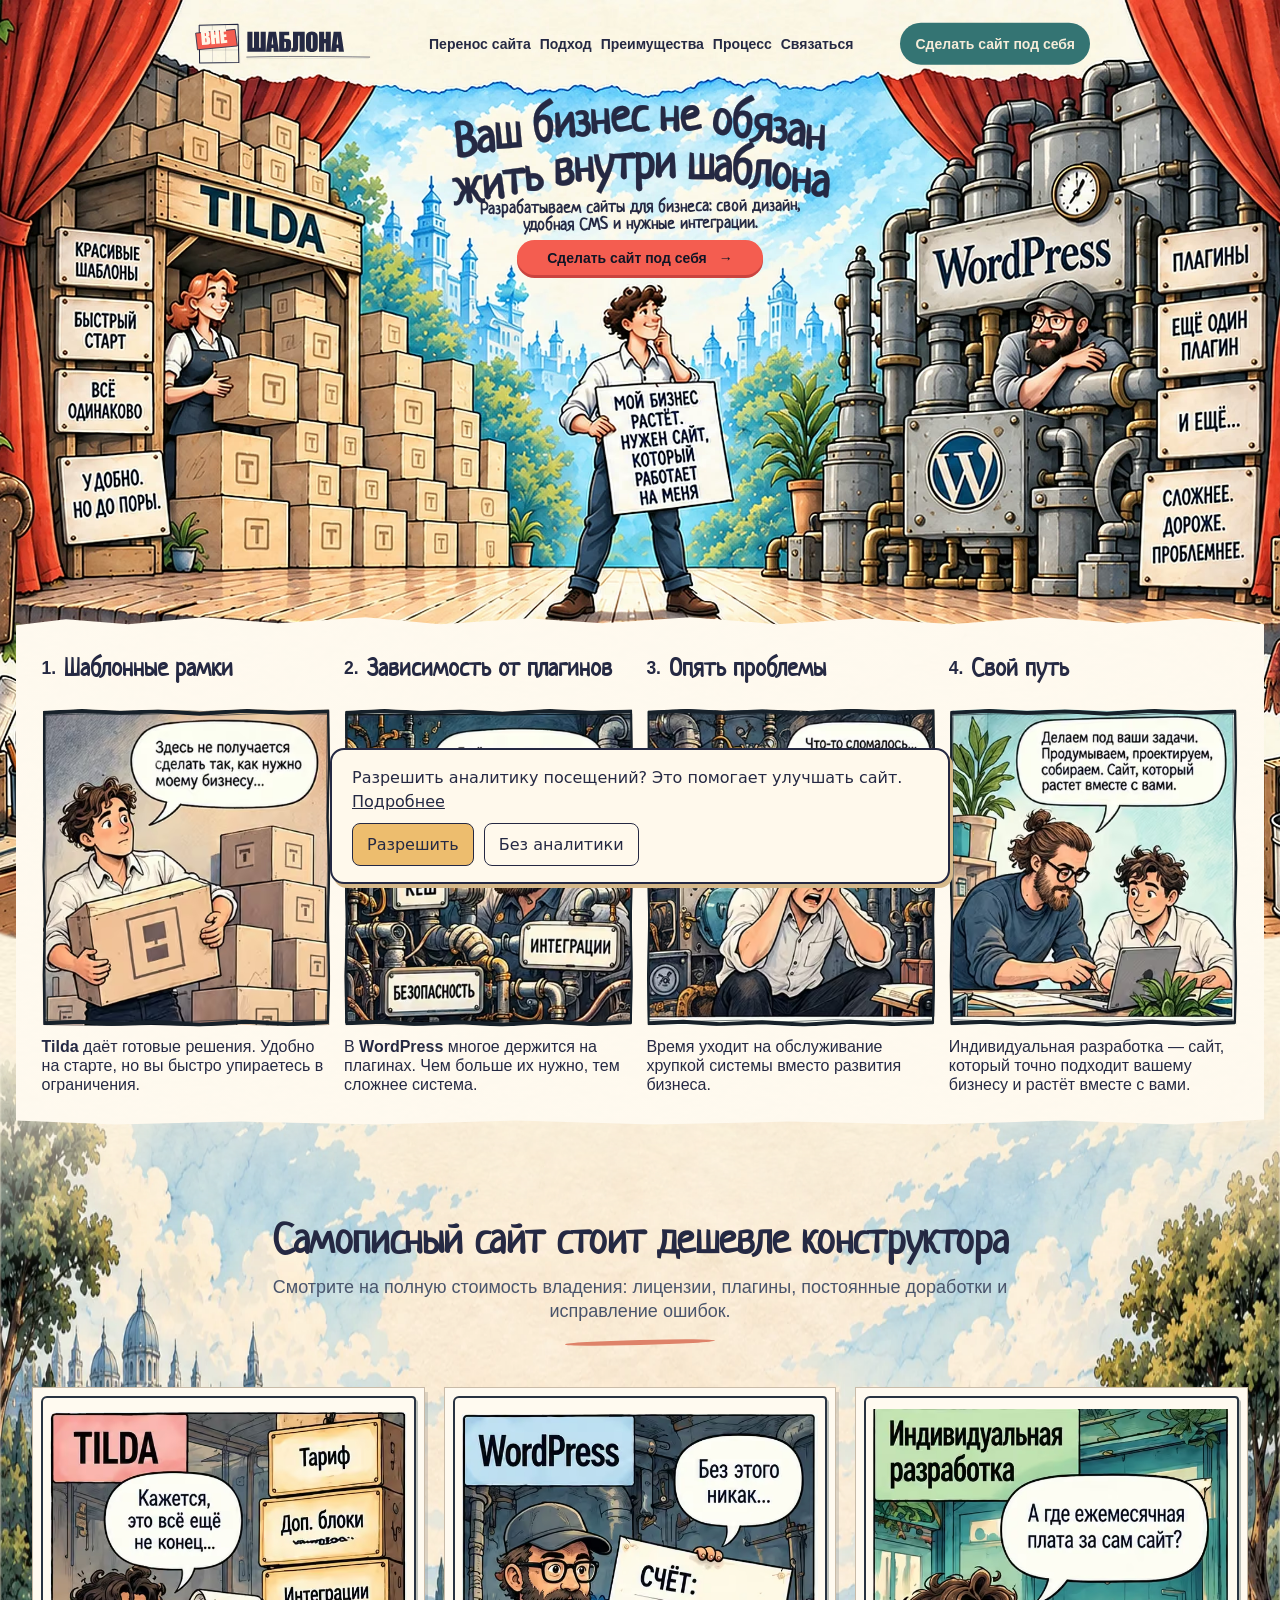
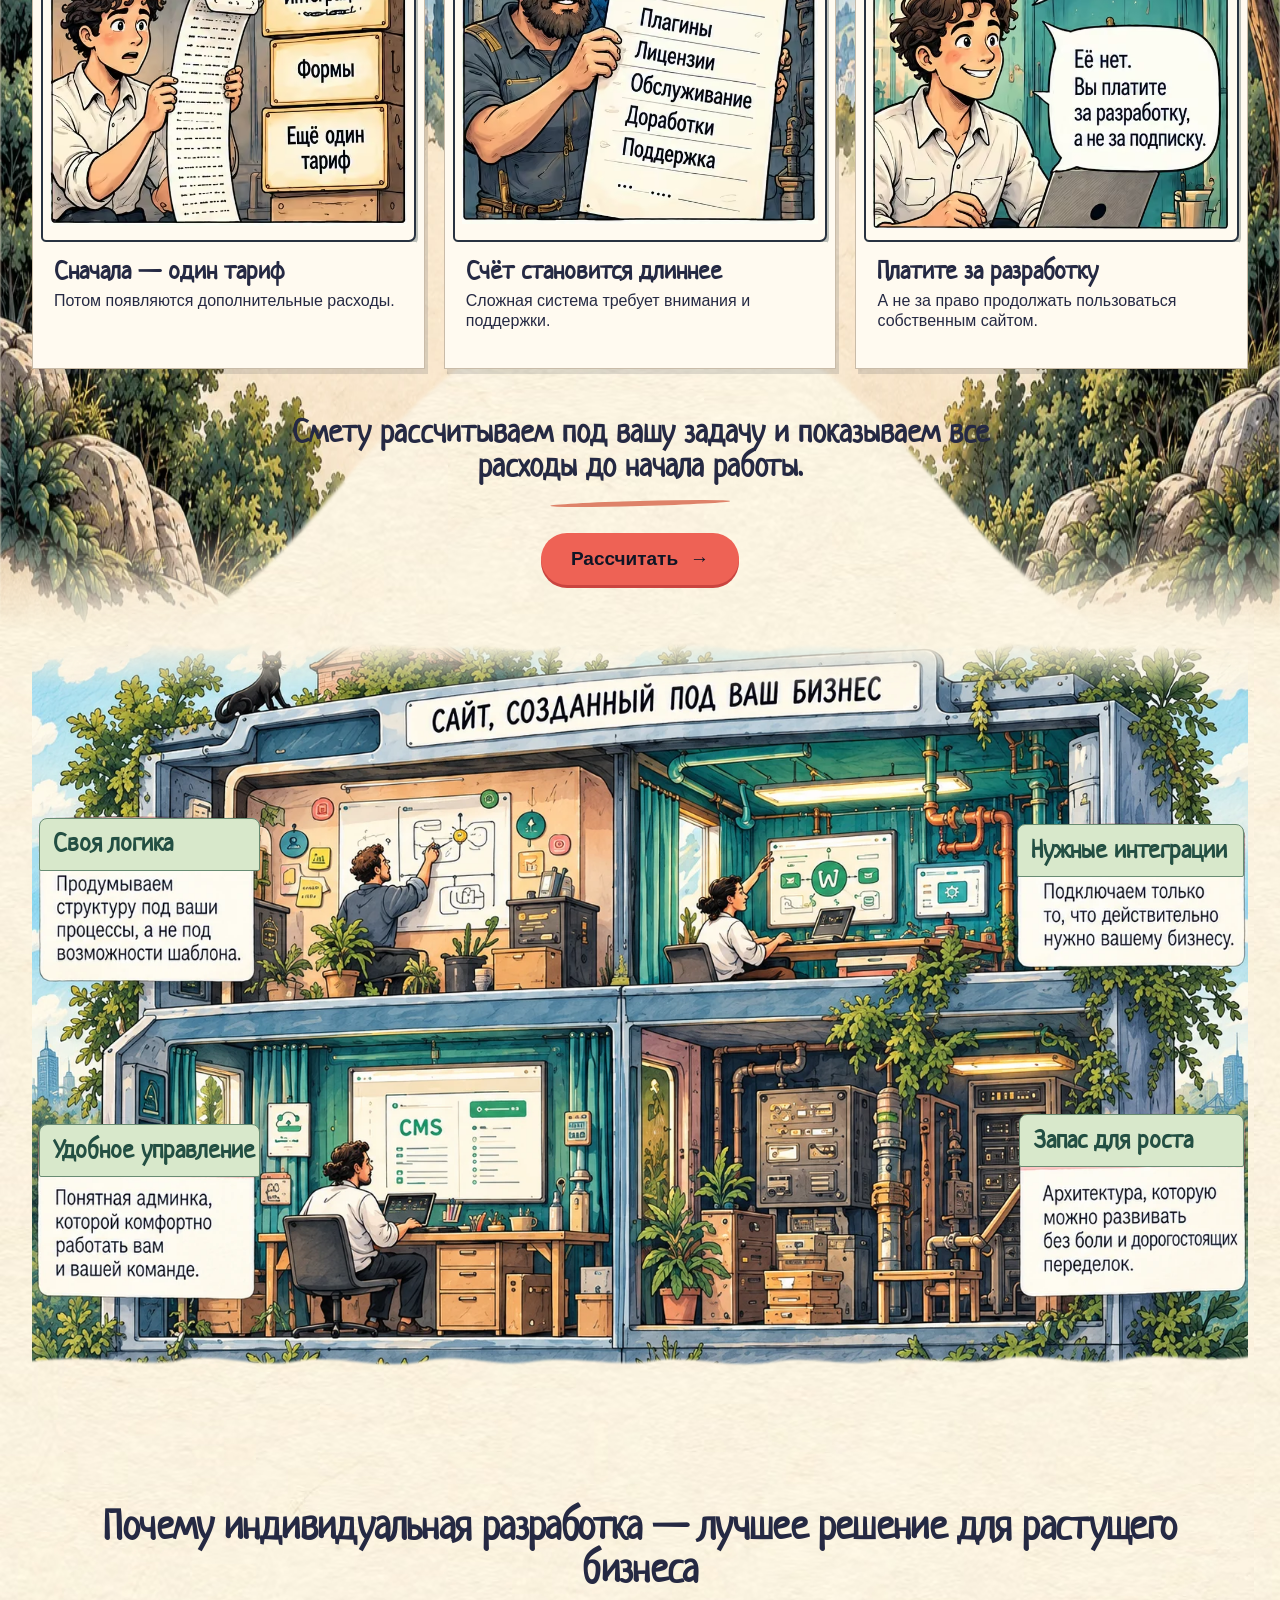
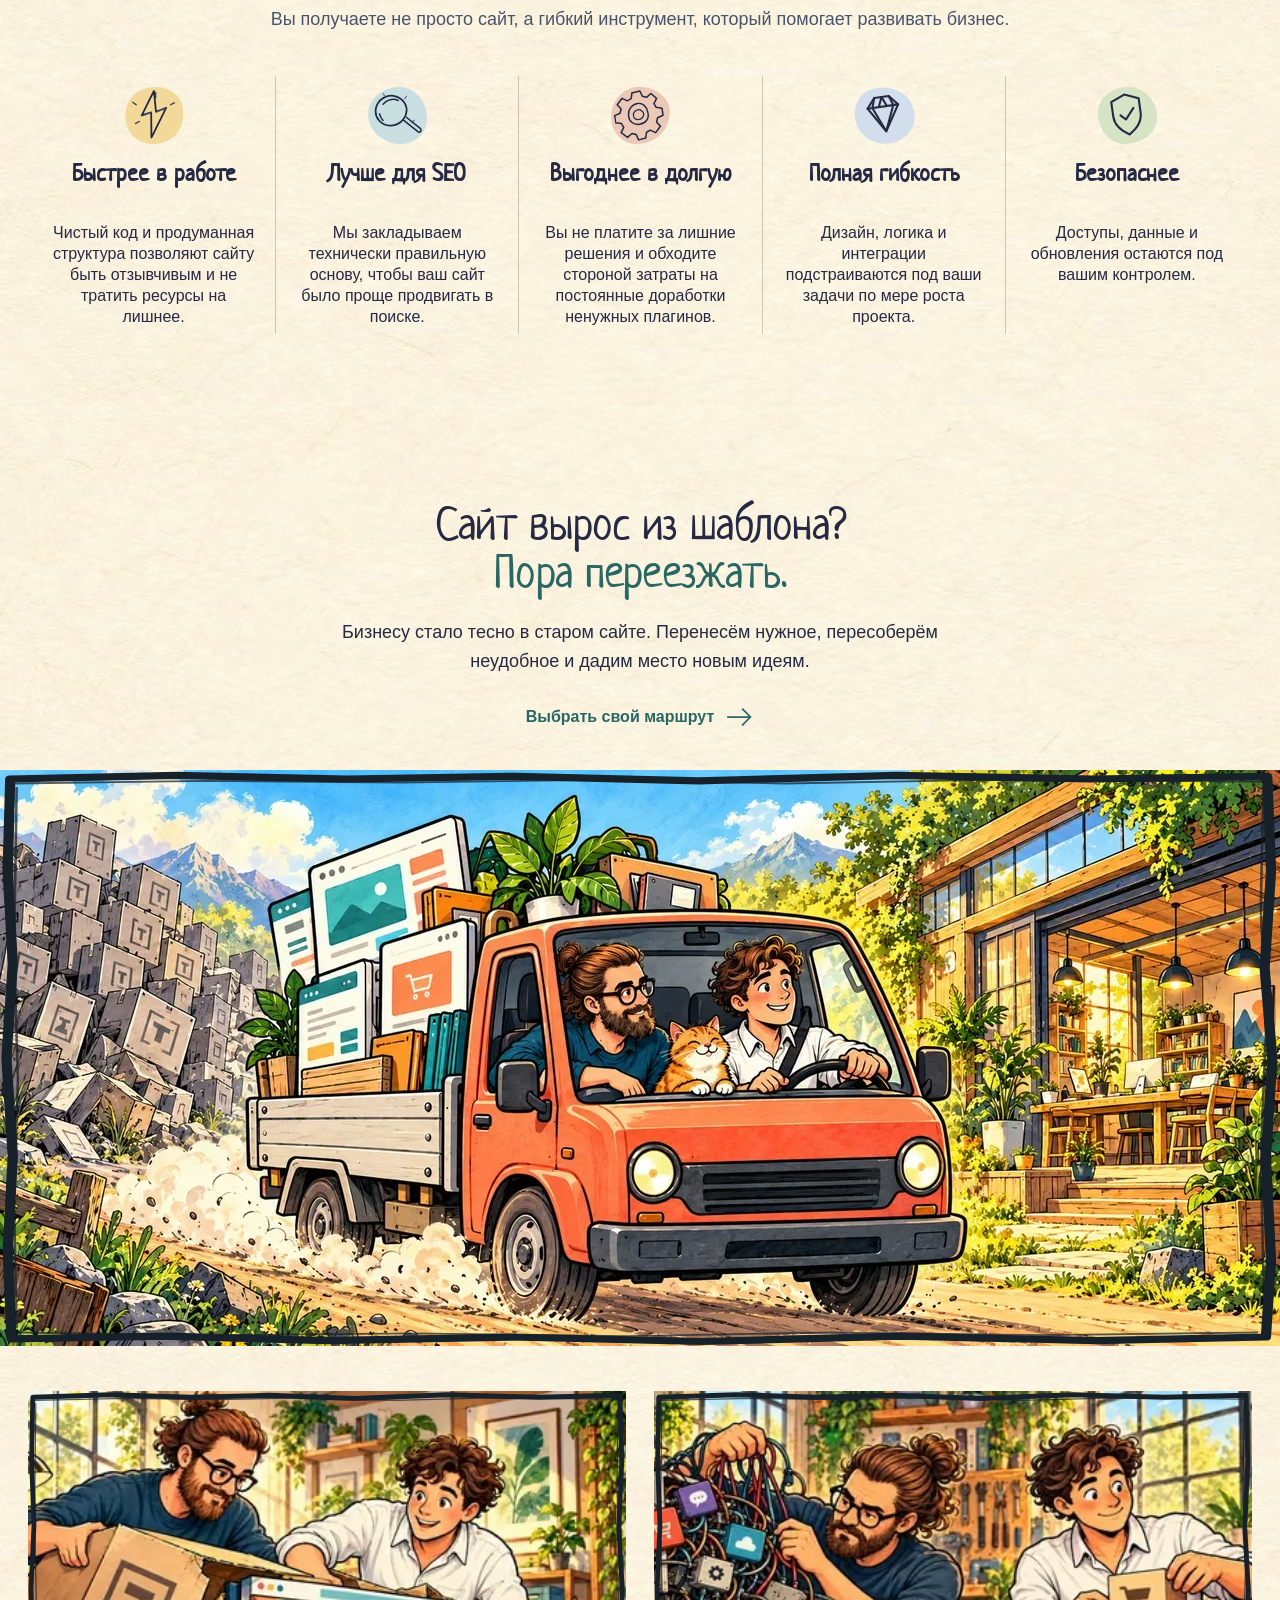
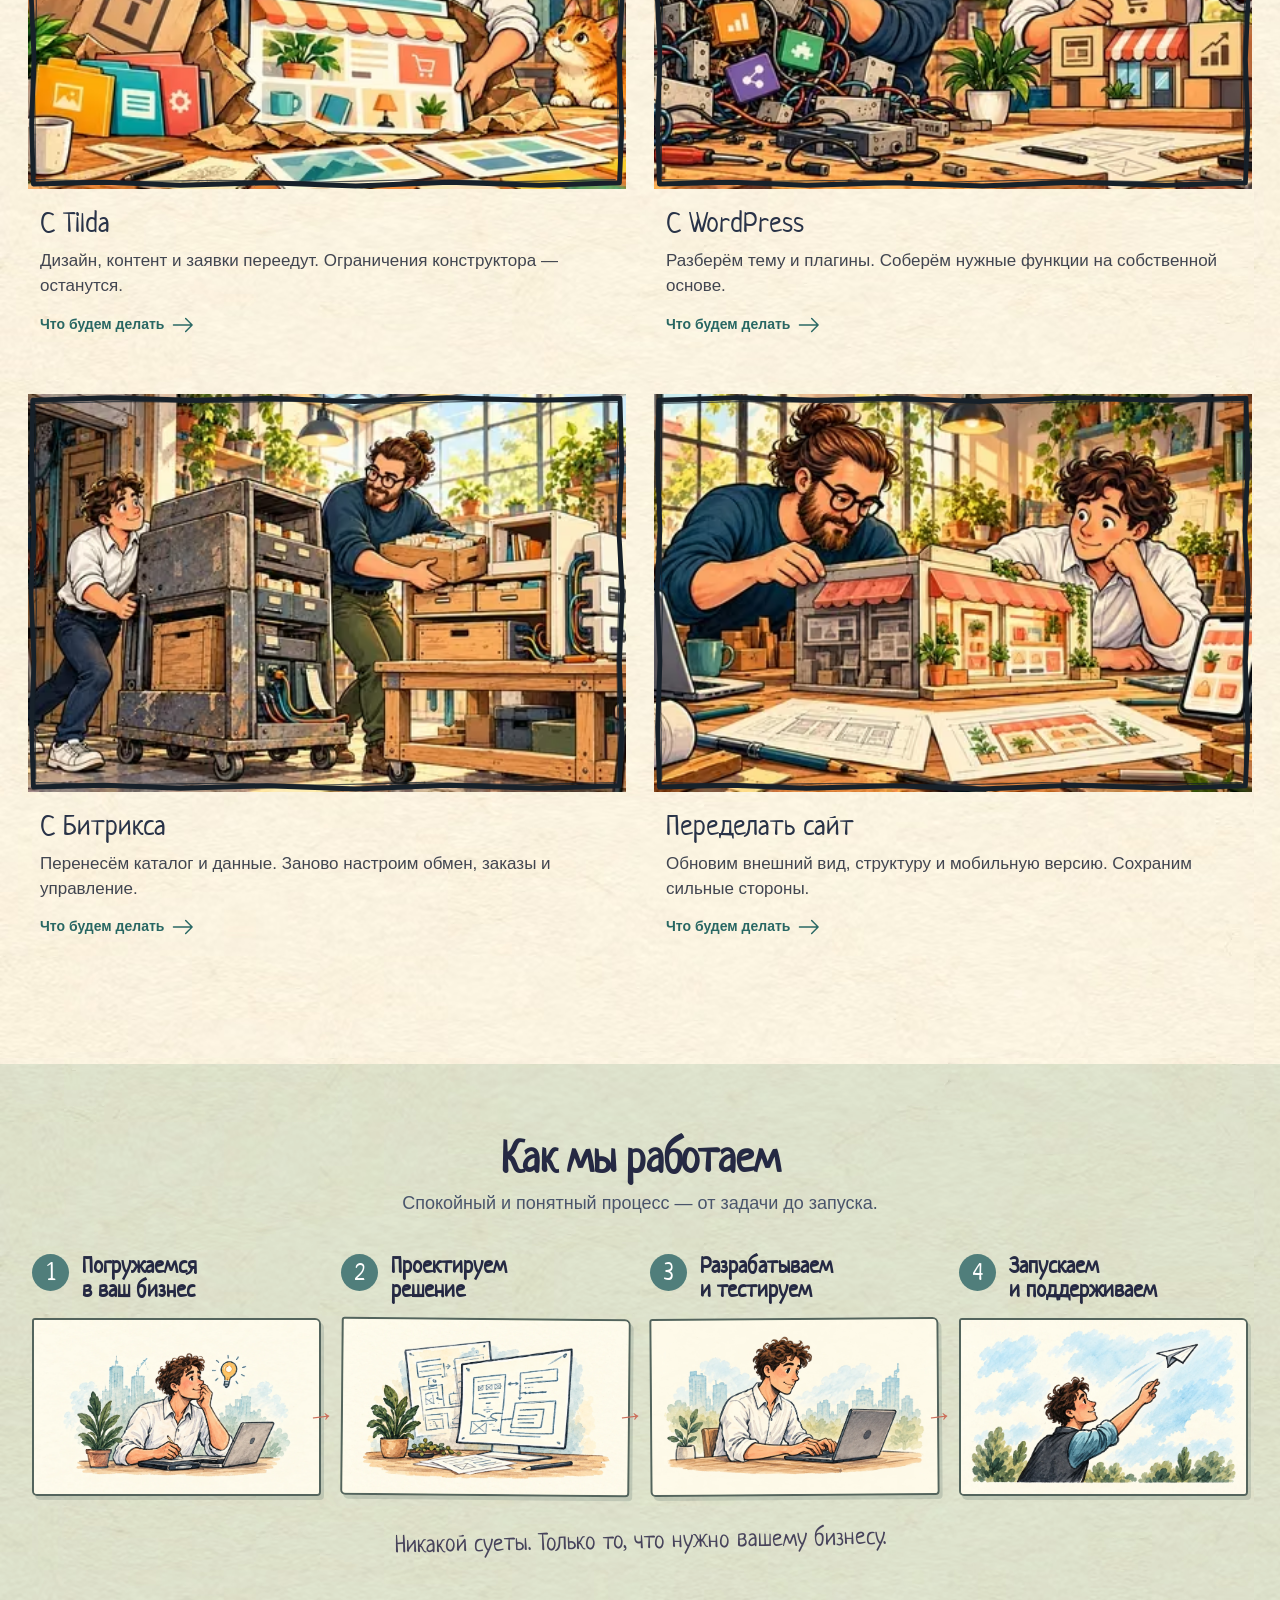
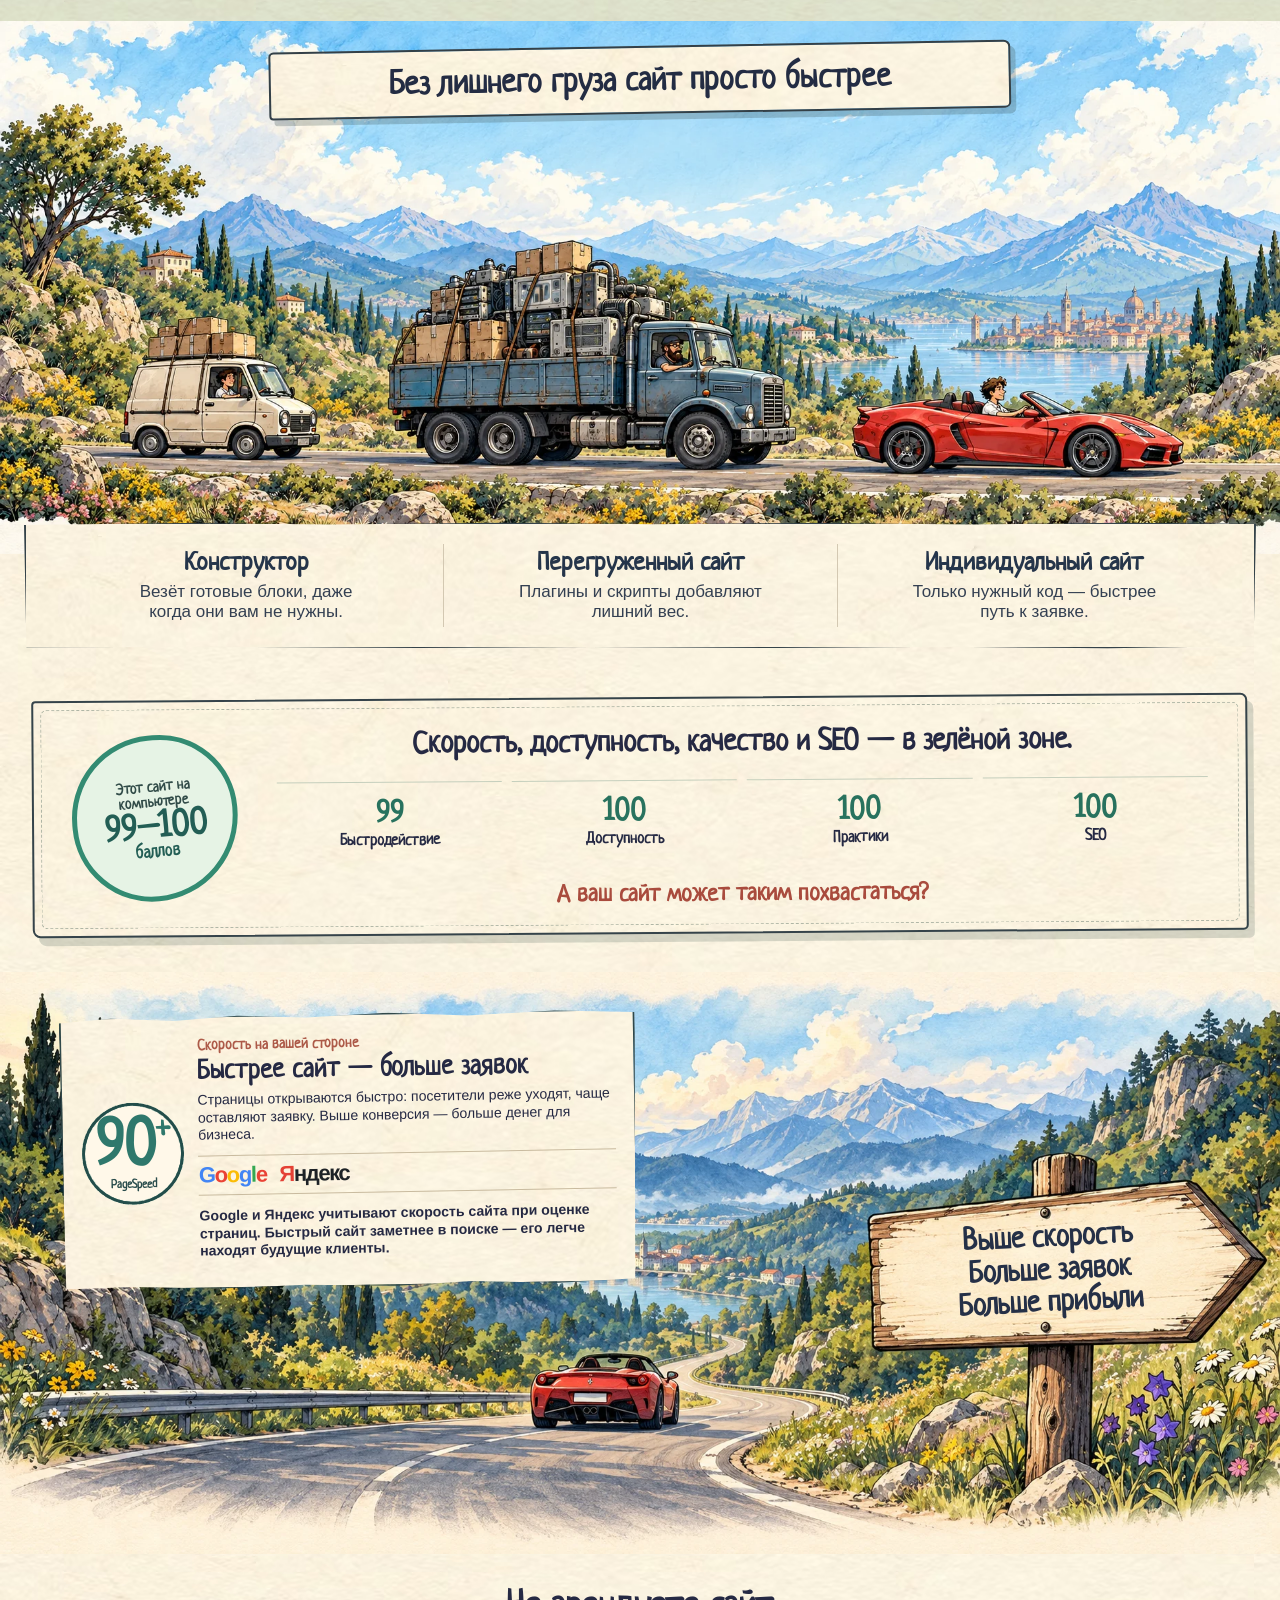
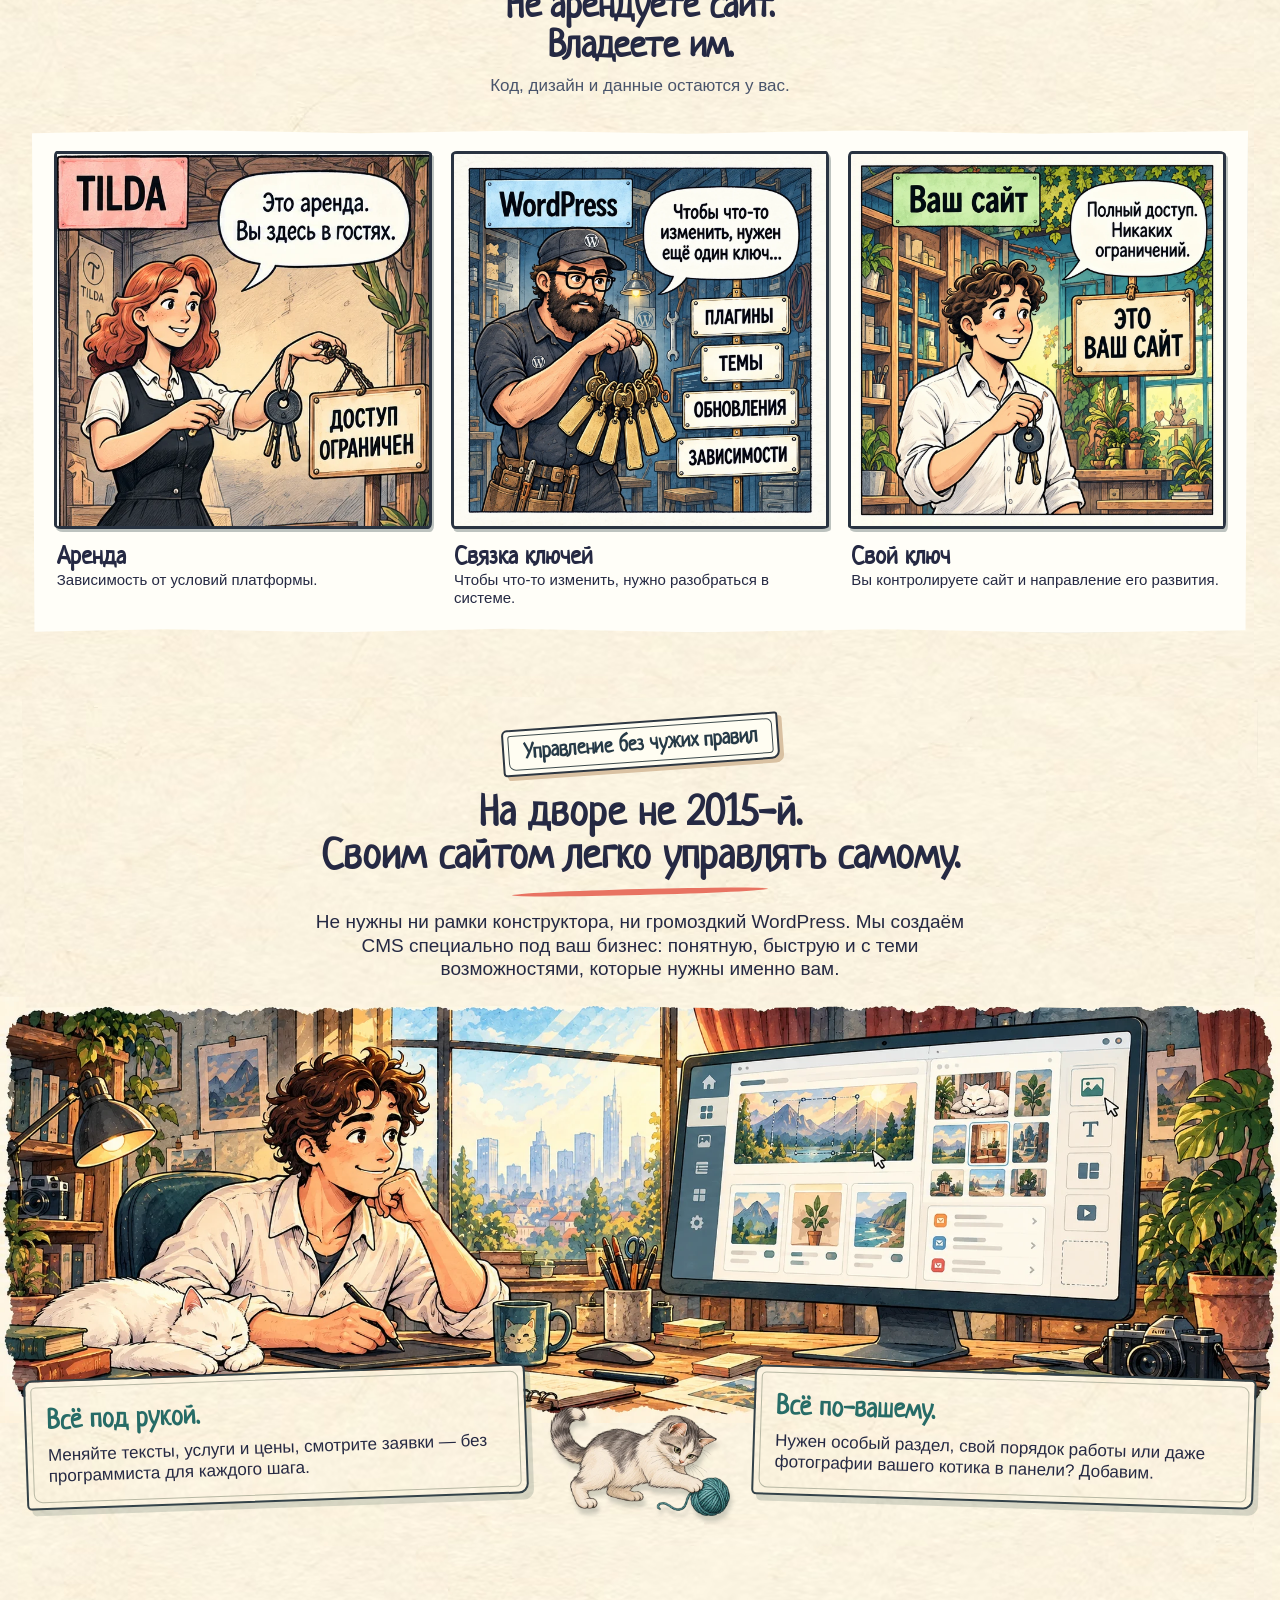
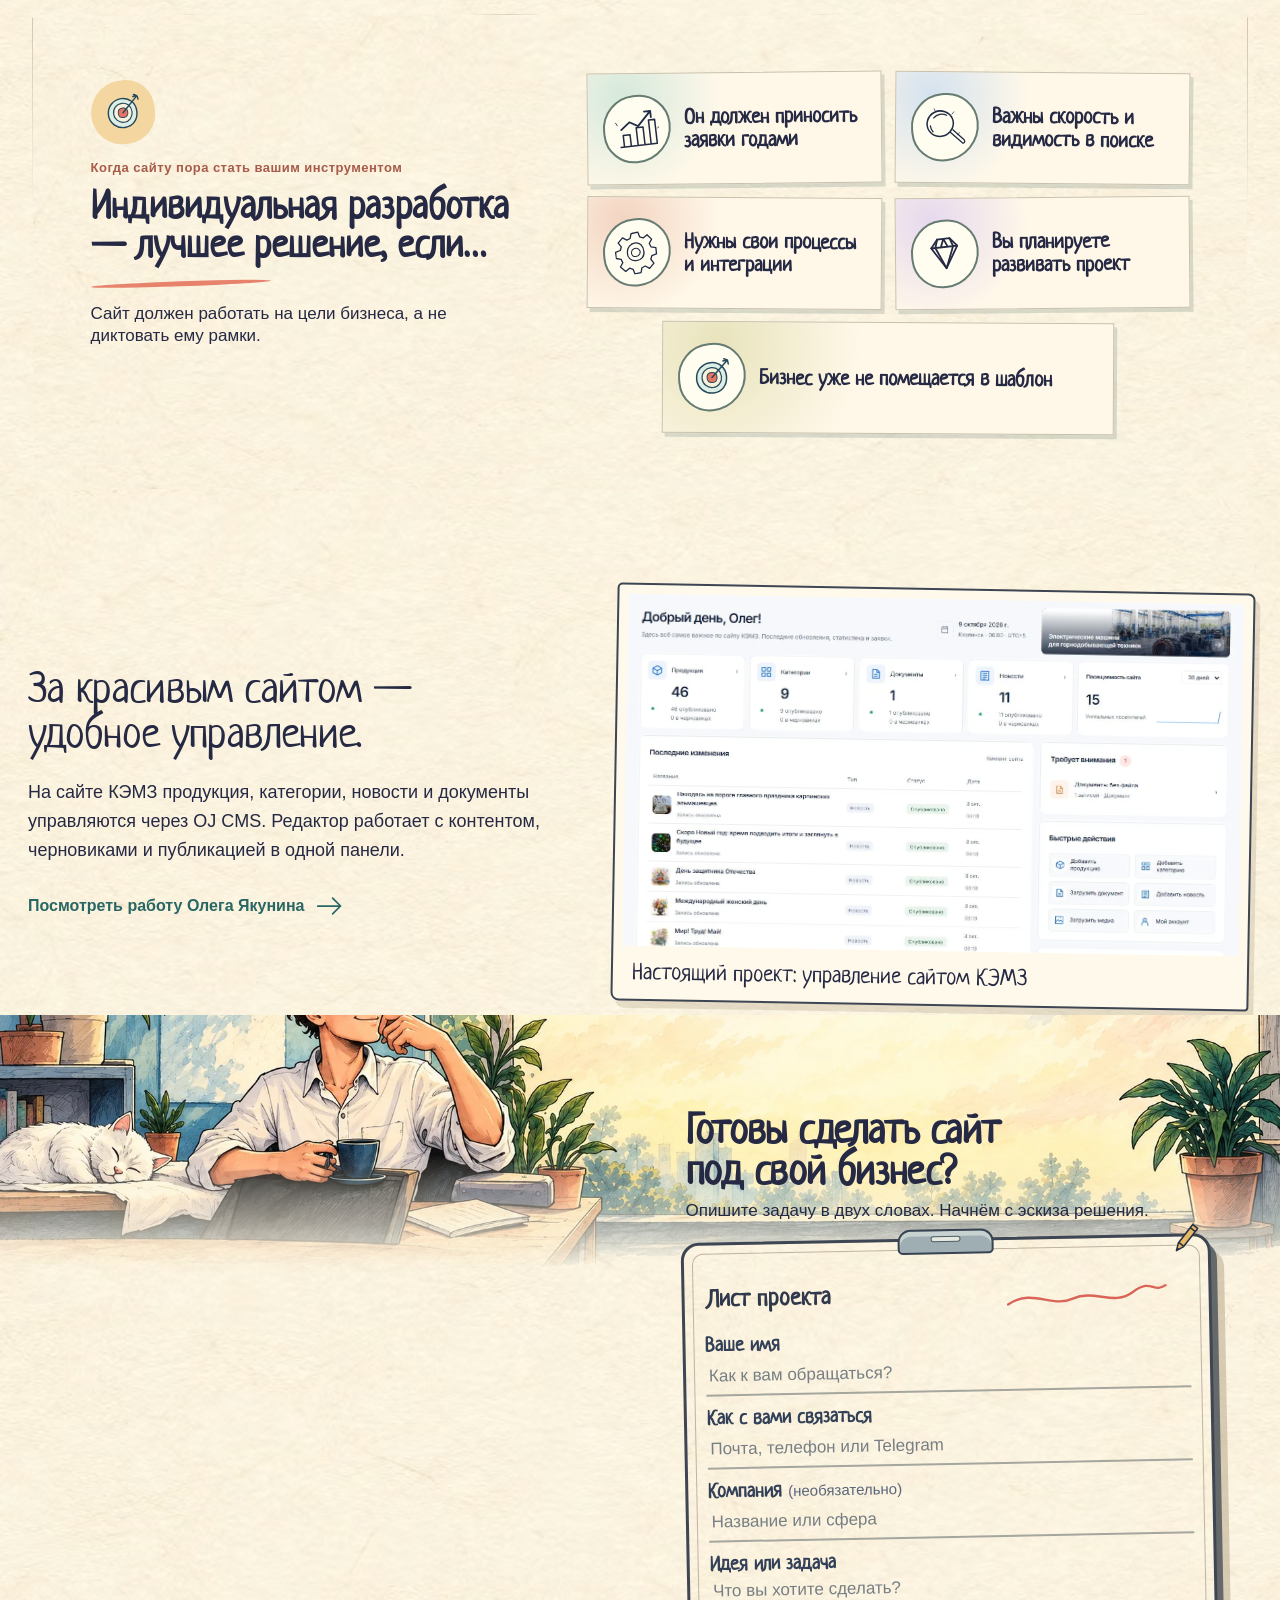
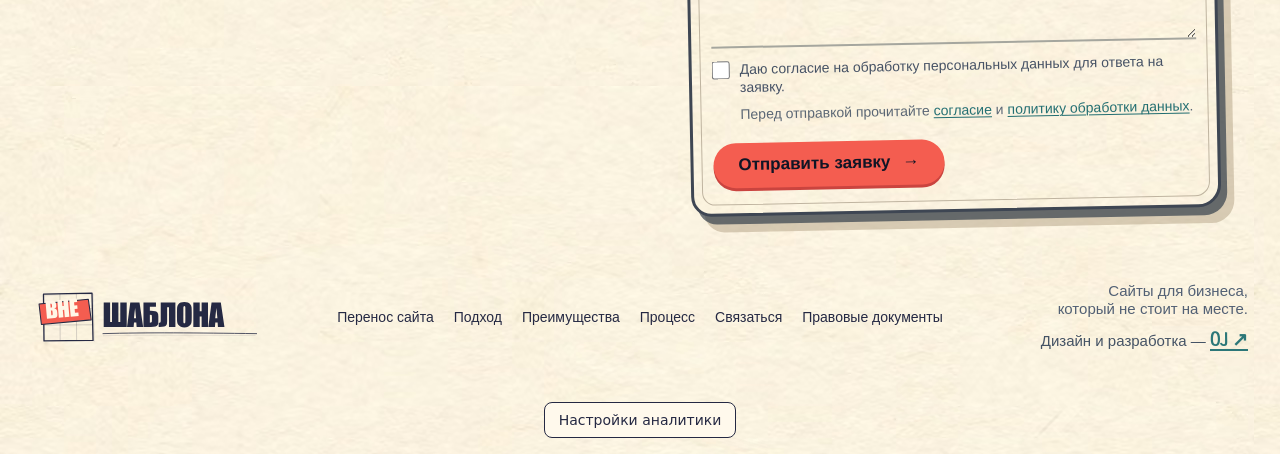
==== commit 16c9d4bf: "Refresh published Lighthouse proof with verified production scores" ====
--- a/index.html
+++ b/index.html
@@ -182,7 +182,7 @@
       <section class="process section-paper" id="process" aria-labelledby="process-title"><div class="section-inner"><div class="section-heading"><h2 id="process-title">Как мы работаем</h2><p>Спокойный и понятный процесс — от задачи до запуска.</p></div><div class="process-grid"><article><span class="process__number">1</span><img src="/assets/process-discovery-v2.webp" width="1617" height="973" loading="lazy" alt="Владелец бизнеса обдумывает идею за ноутбуком." /><h3>Погружаемся<br />в ваш бизнес</h3></article><article><span class="process__number">2</span><img src="/assets/process-planning-v2.webp" width="1620" height="971" loading="lazy" alt="На бумаге нарисована структура будущего сайта." /><h3>Проектируем<br />решение</h3></article><article><span class="process__number">3</span><img src="/assets/process-build-v2.webp" width="1583" height="994" loading="lazy" alt="Разрабатываем и проверяем сайт на компьютере и телефоне." /><h3>Разрабатываем<br />и тестируем</h3></article><article><span class="process__number">4</span><img src="/assets/process-launch-v2.webp" width="1584" height="993" loading="lazy" alt="Владелец отправляет бумажный самолётик как символ запуска сайта." /><h3>Запускаем<br />и поддерживаем</h3></article></div><p class="hand-note process__note">Никакой суеты. Только то, что нужно вашему бизнесу.</p></div></section>
 
       <section class="race section-paper" id="speed" aria-labelledby="race-title"><div class="race__road"><picture><source media="(max-width: 700px)" srcset="/assets/race-shared-road-mobile.webp" type="image/webp" width="1024" height="1536" /><img src="/assets/race-shared-road-tall.webp" width="1942" height="809" loading="lazy" alt="Фургон с коробками, тяжёлый грузовик и лёгкий красный кабриолет едут друг за другом по одной дороге в одном направлении." /></picture><h2 class="race__road-title" id="race-title">Без лишнего груза сайт просто быстрее</h2><div class="race__explain"><article><h3>Конструктор</h3><p>Везёт готовые блоки, даже когда они вам не нужны.</p></article><article><h3>Перегруженный сайт</h3><p>Плагины и скрипты добавляют лишний вес.</p></article><article><h3>Индивидуальный сайт</h3><p>Только нужный код — быстрее путь к заявке.</p></article></div></div><div class="section-inner">
-        <aside class="lighthouse-proof" aria-label="Результаты проверки десктопной версии этого сайта в Lighthouse"><div class="lighthouse-proof__score"><span>Этот сайт на компьютере</span><strong>96–100</strong><small>баллов</small></div><div class="lighthouse-proof__copy"><p>Скорость, доступность, качество и SEO — в зелёной зоне.</p><ul><li><strong class="lighthouse-proof__value">100</strong><span>Быстродействие</span></li><li><strong class="lighthouse-proof__value">96</strong><span>Доступность</span></li><li><strong class="lighthouse-proof__value">100</strong><span>Практики</span></li><li><strong class="lighthouse-proof__value">100</strong><span>SEO</span></li></ul><p class="lighthouse-proof__question">А ваш сайт может таким похвастаться?</p></div></aside>
+        <aside class="lighthouse-proof" aria-label="Результаты проверки десктопной версии этого сайта в Lighthouse"><div class="lighthouse-proof__score"><span>Этот сайт на компьютере</span><strong>99–100</strong><small>баллов</small></div><div class="lighthouse-proof__copy"><p>Скорость, доступность, качество и SEO — в зелёной зоне.</p><ul><li><strong class="lighthouse-proof__value">99</strong><span>Быстродействие</span></li><li><strong class="lighthouse-proof__value">100</strong><span>Доступность</span></li><li><strong class="lighthouse-proof__value">100</strong><span>Практики</span></li><li><strong class="lighthouse-proof__value">100</strong><span>SEO</span></li></ul><p class="lighthouse-proof__question">А ваш сайт может таким похвастаться?</p></div></aside>
       </div><div class="race__bridge"><div class="race__outro"><div class="race__scene"><img src="/assets/race-outro-wide.webp" width="1860" height="846" loading="lazy" alt="Лёгкий автомобиль едет по открытой дороге к городу на горизонте." /><p class="race__sign">Выше скорость<br />Больше заявок<br />Больше прибыли</p></div><div class="speed-result"><div class="speed-result__gauge"><span>90<sup>+</sup></span><small>PageSpeed</small></div><div class="speed-result__body"><p class="speed-result__eyebrow">Скорость на вашей стороне</p><h3>Быстрее сайт — больше заявок</h3><p>Страницы открываются быстро: посетители реже уходят, чаще оставляют заявку. Выше конверсия — больше денег для бизнеса.</p><div class="speed-result__brands" aria-label="Поисковые системы Google и Яндекс"><span class="google-wordmark" aria-label="Google"><b>G</b><b>o</b><b>o</b><b>g</b><b>l</b><b>e</b></span><span class="yandex-wordmark" aria-label="Яндекс"><b>Я</b>ндекс</span></div><p class="speed-result__search">Google и Яндекс учитывают скорость сайта при оценке страниц. Быстрый сайт заметнее в поиске — его легче находят будущие клиенты.</p></div></div></div></div></section>
 
       <section class="ownership section-paper" id="ownership" aria-labelledby="ownership-title"><div class="section-inner">
